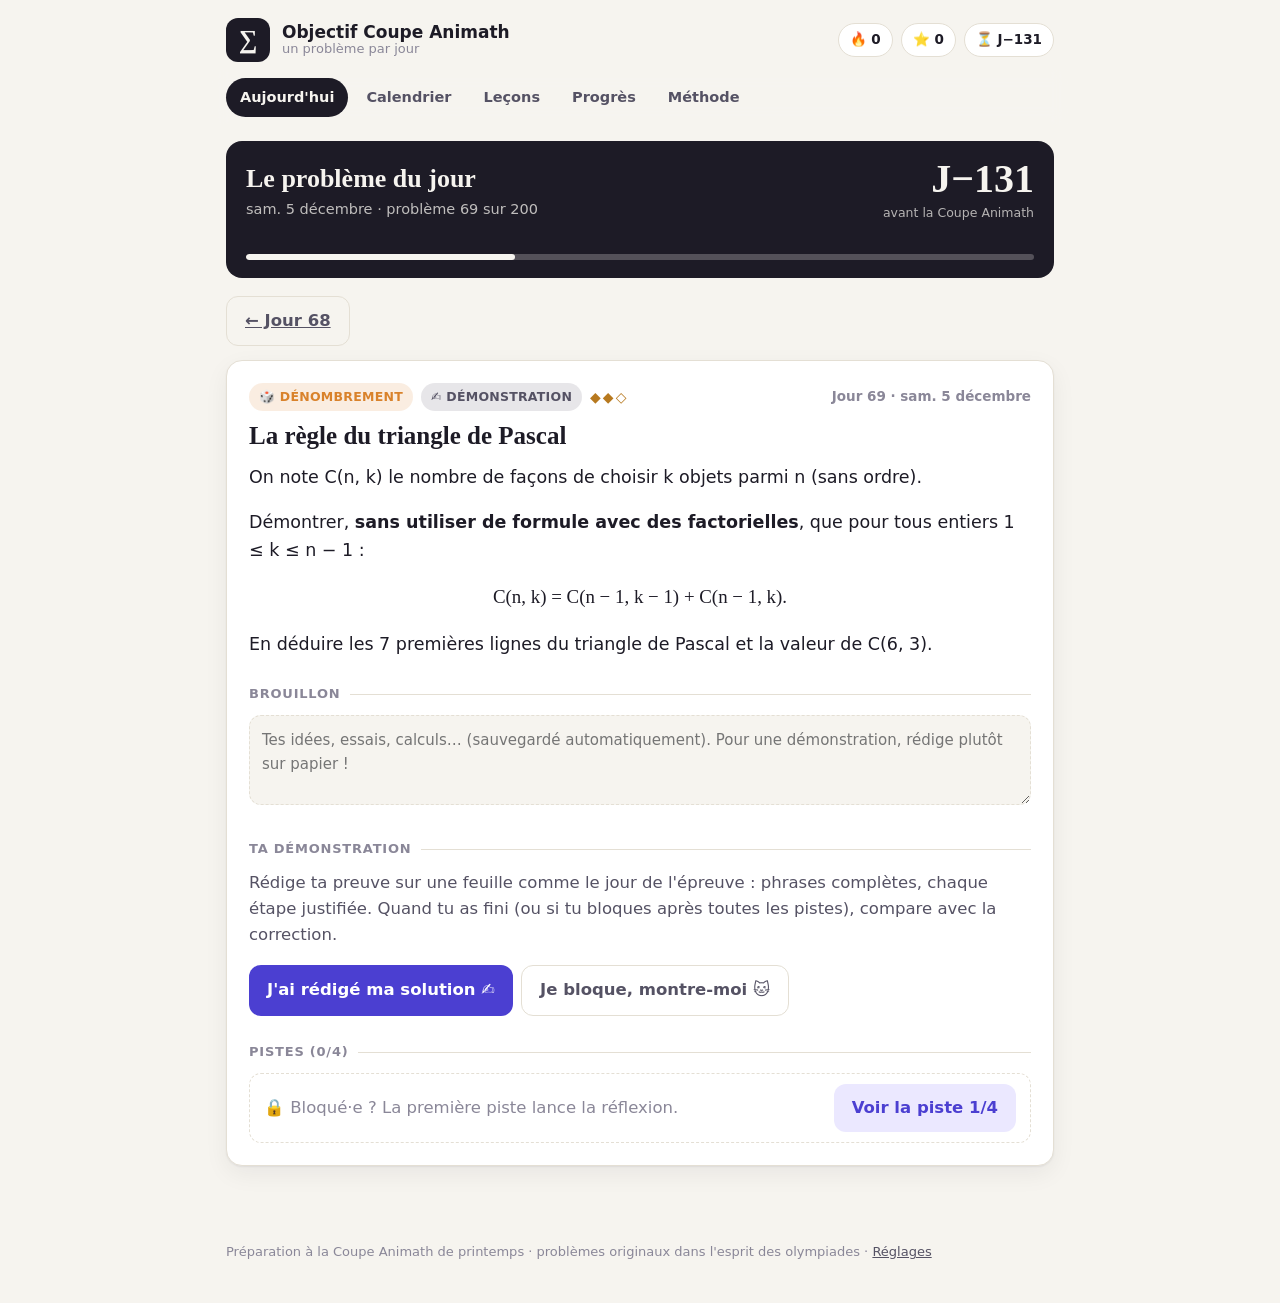
==== objectif-animath.html @ f1fc05f8 "Objectif Coupe Animath : 200 problèmes quotidiens avec pistes, leçon et correction Co-Authored-By: C" ====
<!DOCTYPE html>
<html lang="fr">
<head>
  <meta charset="utf-8" />
  <meta name="viewport" content="width=device-width, initial-scale=1" />
  <title>Objectif Coupe Animath</title>
  <meta name="description" content="Un problème par jour, avec pistes, leçon et correction, pour préparer la Coupe Animath de printemps." />
  <style>
:root {
  --bg: #f6f4ef;
  --bg-2: #efebe2;
  --card: #ffffff;
  --ink: #1d1b26;
  --ink-2: #555264;
  --ink-3: #8a8798;
  --line: #e4dfd4;
  --accent: #4b3fd1;
  --accent-soft: #ebe8ff;
  --ok: #1f8a4c;
  --ok-soft: #e2f5ea;
  --ko: #c23b3b;
  --ko-soft: #fbe6e6;
  --warn: #b7791f;
  --warn-soft: #fdf1dc;
  --shadow: 0 1px 2px rgba(20, 16, 40, .06), 0 8px 24px rgba(20, 16, 40, .06);
  --radius: 16px;

  --t-arith: #d9534f;
  --t-algebre: #4b3fd1;
  --t-geo: #1d8a7a;
  --t-combi: #d9822b;
  --t-logique: #8e44ad;

  --font: "Plus Jakarta Sans", system-ui, -apple-system, "Segoe UI", Roboto, sans-serif;
  --serif: "Fraunces", Georgia, "Times New Roman", serif;
}

@media (prefers-color-scheme: dark) {
  :root {
    --bg: #14131b;
    --bg-2: #1b1a24;
    --card: #1f1e29;
    --ink: #eeedf5;
    --ink-2: #b4b2c4;
    --ink-3: #7f7c90;
    --line: #2f2d3c;
    --accent: #9d94ff;
    --accent-soft: #2a2748;
    --ok: #53c987;
    --ok-soft: #173325;
    --ko: #f07575;
    --ko-soft: #3a1d20;
    --warn: #f0b457;
    --warn-soft: #3a2d17;
    --shadow: 0 1px 2px rgba(0,0,0,.3), 0 8px 24px rgba(0,0,0,.25);
    --t-arith: #f07a75;
    --t-algebre: #9d94ff;
    --t-geo: #4fc9b5;
    --t-combi: #f2a65a;
    --t-logique: #c792e0;
  }
}

* { box-sizing: border-box; }
html { -webkit-text-size-adjust: 100%; }
body {
  margin: 0;
  background: var(--bg);
  color: var(--ink);
  font-family: var(--font);
  font-size: 16.5px;
  line-height: 1.6;
}
a { color: var(--accent); }
button { font: inherit; }

/* ---------- En-tête ---------- */
.top {
  display: flex; align-items: center; justify-content: space-between; gap: 12px;
  max-width: 860px; margin: 0 auto; padding: 18px 16px 8px;
}
.brand { display: flex; align-items: center; gap: 12px; text-decoration: none; color: var(--ink); }
.logo {
  width: 44px; height: 44px; border-radius: 12px; display: grid; place-items: center;
  background: var(--ink); color: var(--bg); font-family: var(--serif); font-size: 26px; font-weight: 700;
}
.brand-txt { display: flex; flex-direction: column; line-height: 1.15; }
.brand-txt strong { font-size: 17px; }
.brand-txt small { color: var(--ink-3); font-size: 13px; }
.stats-mini { display: flex; gap: 8px; flex-wrap: wrap; justify-content: flex-end; }
.pill {
  display: inline-flex; align-items: center; gap: 6px; padding: 5px 11px; border-radius: 999px;
  background: var(--card); border: 1px solid var(--line); font-size: 13.5px; font-weight: 600; white-space: nowrap;
}

.tabs {
  position: sticky; top: 0; z-index: 5;
  display: flex; gap: 4px; overflow-x: auto; scrollbar-width: none;
  max-width: 860px; margin: 0 auto; padding: 8px 16px;
  background: color-mix(in srgb, var(--bg) 88%, transparent);
  backdrop-filter: blur(8px);
}
.tabs::-webkit-scrollbar { display: none; }
.tabs a {
  padding: 8px 14px; border-radius: 999px; text-decoration: none; color: var(--ink-2);
  font-weight: 600; font-size: 14.5px; white-space: nowrap;
}
.tabs a.on { background: var(--ink); color: var(--bg); }

main { max-width: 860px; margin: 0 auto; padding: 8px 16px 40px; }
.foot { max-width: 860px; margin: 0 auto; padding: 20px 16px 40px; color: var(--ink-3); font-size: 13px; }
.foot a { color: var(--ink-2); }

/* ---------- Bandeau compte à rebours ---------- */
.hero {
  display: grid; grid-template-columns: 1fr auto; gap: 16px; align-items: center;
  background: var(--ink); color: var(--bg); border-radius: var(--radius); padding: 18px 20px; margin: 8px 0 18px;
}
.hero h1 { font-family: var(--serif); font-size: 26px; margin: 0; line-height: 1.15; }
.hero p { margin: 4px 0 0; opacity: .75; font-size: 14.5px; }
.countdown { text-align: right; }
.countdown b { display: block; font-family: var(--serif); font-size: 40px; line-height: 1; }
.countdown span { font-size: 12.5px; opacity: .7; }
.bar { height: 6px; border-radius: 99px; background: color-mix(in srgb, var(--bg) 25%, transparent); margin-top: 12px; overflow: hidden; grid-column: 1 / -1; }
.bar i { display: block; height: 100%; background: var(--bg); border-radius: 99px; }

/* ---------- Carte problème ---------- */
.card {
  background: var(--card); border: 1px solid var(--line); border-radius: var(--radius);
  box-shadow: var(--shadow); padding: 22px; margin-bottom: 16px;
}
.meta { display: flex; flex-wrap: wrap; gap: 8px; align-items: center; margin-bottom: 10px; }
.chip {
  display: inline-flex; align-items: center; gap: 6px; font-size: 12.5px; font-weight: 700;
  padding: 4px 10px; border-radius: 999px; letter-spacing: .02em; text-transform: uppercase;
  background: color-mix(in srgb, var(--tc, var(--accent)) 14%, transparent); color: var(--tc, var(--accent));
}
.chip.type { --tc: var(--ink-2); }
.stars { color: var(--warn); letter-spacing: 2px; font-size: 14px; }
.day-label { margin-left: auto; color: var(--ink-3); font-size: 13.5px; font-weight: 600; }
.card h2 { font-family: var(--serif); font-size: 25px; line-height: 1.2; margin: 4px 0 12px; }
.enonce { font-size: 17.5px; }
.enonce p:first-child { margin-top: 0; }
.figure { display: flex; justify-content: center; margin: 14px 0 4px; color: var(--ink); }
.figure svg { max-width: 100%; height: auto; }

.m { font-family: var(--serif); font-style: italic; white-space: nowrap; }
.calc { text-align: center; font-family: var(--serif); font-size: 1.08em; margin: 10px 0; overflow-x: auto; }
.frac { display: inline-flex; flex-direction: column; vertical-align: middle; text-align: center; font-size: .9em; line-height: 1.15; margin: 0 2px; }
.frac > span:first-child { border-bottom: 1px solid currentColor; padding: 0 3px; }
.astuce, .exemple {
  border-radius: 12px; padding: 12px 14px; margin: 12px 0;
}
.astuce { background: var(--warn-soft); border-left: 4px solid var(--warn); }
.astuce::before { content: "💡 Astuce olympique"; display: block; font-weight: 800; font-size: 13px; color: var(--warn); margin-bottom: 4px; text-transform: uppercase; letter-spacing: .03em; }
.exemple { background: var(--bg-2); border-left: 4px solid var(--ink-3); }
.exemple::before { content: "Exemple"; display: block; font-weight: 800; font-size: 13px; color: var(--ink-2); margin-bottom: 4px; text-transform: uppercase; letter-spacing: .03em; }
table { border-collapse: collapse; margin: 10px auto; }
td, th { border: 1px solid var(--line); padding: 4px 10px; text-align: center; }

/* ---------- Sections (pistes, leçon, correction) ---------- */
.section-title {
  display: flex; align-items: center; gap: 10px; font-weight: 800; font-size: 13px;
  text-transform: uppercase; letter-spacing: .06em; color: var(--ink-3); margin: 26px 0 10px;
}
.section-title::after { content: ""; flex: 1; height: 1px; background: var(--line); }

.brouillon {
  width: 100%; min-height: 90px; resize: vertical; border: 1px dashed var(--line); border-radius: 12px;
  background: var(--bg); color: var(--ink); padding: 12px; font: inherit; font-size: 15px;
}

.answer-row { display: flex; gap: 8px; flex-wrap: wrap; }
.answer-row input {
  flex: 1; min-width: 140px; font: inherit; font-size: 18px; padding: 11px 14px; border-radius: 12px;
  border: 2px solid var(--line); background: var(--bg); color: var(--ink);
}
.answer-row input:focus { outline: none; border-color: var(--accent); }
.btn {
  border: 0; cursor: pointer; padding: 11px 18px; border-radius: 12px; font-weight: 700;
  background: var(--accent); color: #fff; transition: transform .08s ease, opacity .2s;
}
.btn:active { transform: scale(.97); }
.btn.ghost { background: transparent; color: var(--ink-2); border: 1px solid var(--line); }
.btn.soft { background: var(--accent-soft); color: var(--accent); }
.btn:disabled { opacity: .45; cursor: default; }
.btn-row { display: flex; gap: 8px; flex-wrap: wrap; margin-top: 12px; }

.feedback { margin-top: 12px; padding: 12px 14px; border-radius: 12px; font-weight: 600; }
.feedback.ok { background: var(--ok-soft); color: var(--ok); }
.feedback.ko { background: var(--ko-soft); color: var(--ko); }
.feedback.info { background: var(--accent-soft); color: var(--accent); }

.piste {
  border: 1px solid var(--line); border-radius: 12px; padding: 12px 14px 12px 50px; margin-bottom: 8px;
  position: relative; background: var(--bg); animation: pop .25s ease;
}
.piste .n {
  position: absolute; left: 12px; top: 12px; width: 26px; height: 26px; border-radius: 50%;
  background: var(--warn); color: #fff; display: grid; place-items: center; font-weight: 800; font-size: 13px;
}
.piste p { margin: 0 0 6px; } .piste p:last-child { margin-bottom: 0; }
.piste-lock {
  display: flex; align-items: center; justify-content: space-between; gap: 10px; flex-wrap: wrap;
  border: 1px dashed var(--line); border-radius: 12px; padding: 10px 14px; color: var(--ink-3);
}

.panel {
  border-radius: 14px; padding: 16px 18px; margin-top: 10px; animation: pop .3s ease;
}
.panel.lecon { background: var(--accent-soft); }
.panel.lecon h3 { color: var(--accent); }
.panel.correction { background: var(--ok-soft); }
.panel.correction h3 { color: var(--ok); }
.panel h3 { margin: 0 0 8px; font-family: var(--serif); font-size: 20px; }
.panel p:last-child { margin-bottom: 0; }

.bareme { list-style: none; padding: 0; margin: 8px 0 0; }
.bareme li { margin: 6px 0; }
.bareme label { display: flex; gap: 10px; align-items: flex-start; cursor: pointer; }
.bareme input { width: 20px; height: 20px; margin-top: 2px; accent-color: var(--ok); flex: none; }

.done-banner {
  display: flex; align-items: center; gap: 12px; padding: 14px 16px; border-radius: 14px;
  background: var(--ok-soft); color: var(--ok); font-weight: 700; margin-top: 18px;
}
.done-banner .big { font-size: 26px; }

.nav-days { display: flex; justify-content: space-between; gap: 8px; margin: 4px 0 14px; }

@keyframes pop { from { opacity: 0; transform: translateY(6px); } to { opacity: 1; transform: none; } }

/* ---------- Calendrier ---------- */
.legend { display: flex; flex-wrap: wrap; gap: 12px; font-size: 13px; color: var(--ink-2); margin: 6px 0 16px; }
.legend span { display: inline-flex; gap: 6px; align-items: center; }
.legend i { width: 14px; height: 14px; border-radius: 4px; display: inline-block; }
.month { margin-bottom: 20px; }
.month h3 { font-family: var(--serif); margin: 0 0 8px; font-size: 19px; text-transform: capitalize; }
.grid7 { display: grid; grid-template-columns: repeat(7, 1fr); gap: 5px; }
.dow { font-size: 11.5px; color: var(--ink-3); text-align: center; font-weight: 700; }
.day {
  aspect-ratio: 1; border-radius: 9px; display: flex; flex-direction: column; align-items: center; justify-content: center;
  font-size: 13px; font-weight: 700; text-decoration: none; color: var(--ink-2);
  background: var(--card); border: 1px solid var(--line); position: relative;
}
.day small { font-size: 9.5px; font-weight: 600; opacity: .75; }
.day.empty { background: none; border: 0; }
.day.future { opacity: .45; }
.day.today { outline: 2px solid var(--accent); outline-offset: 1px; }
.day.s-parfait { background: var(--ok); color: #fff; border-color: var(--ok); }
.day.s-reussi { background: color-mix(in srgb, var(--ok) 55%, var(--card)); color: #fff; border-color: transparent; }
.day.s-vu { background: var(--warn-soft); color: var(--warn); border-color: transparent; }
.day.s-manque { background: var(--ko-soft); color: var(--ko); border-color: transparent; }
.day.off { opacity: .25; }
.day .dot { position: absolute; top: 4px; right: 4px; width: 6px; height: 6px; border-radius: 50%; background: var(--tc); }

/* ---------- Leçons ---------- */
.filters { display: flex; gap: 6px; flex-wrap: wrap; margin-bottom: 14px; }
.filters button {
  border: 1px solid var(--line); background: var(--card); color: var(--ink-2); border-radius: 999px;
  padding: 6px 12px; font-weight: 600; font-size: 13.5px; cursor: pointer;
}
.filters button.on { background: var(--ink); color: var(--bg); border-color: var(--ink); }
details.lesson {
  background: var(--card); border: 1px solid var(--line); border-radius: 14px; margin-bottom: 10px; overflow: hidden;
}
details.lesson summary {
  cursor: pointer; padding: 14px 16px; display: flex; gap: 10px; align-items: center; list-style: none; font-weight: 700;
}
details.lesson summary::-webkit-details-marker { display: none; }
details.lesson summary .when { margin-left: auto; font-size: 12.5px; color: var(--ink-3); font-weight: 600; white-space: nowrap; }
details.lesson .body { padding: 0 18px 16px; }
details.lesson.locked summary { color: var(--ink-3); cursor: default; }

/* ---------- Progrès ---------- */
.kpis { display: grid; grid-template-columns: repeat(auto-fit, minmax(150px, 1fr)); gap: 10px; margin-bottom: 16px; }
.kpi { background: var(--card); border: 1px solid var(--line); border-radius: 14px; padding: 14px 16px; }
.kpi b { display: block; font-family: var(--serif); font-size: 30px; line-height: 1.1; }
.kpi span { color: var(--ink-3); font-size: 13px; font-weight: 600; }
.theme-row { display: grid; grid-template-columns: 150px 1fr 70px; gap: 12px; align-items: center; margin: 10px 0; }
.theme-row .name { font-weight: 700; color: var(--tc); }
.theme-row .track { height: 12px; border-radius: 99px; background: var(--bg-2); overflow: hidden; }
.theme-row .track i { display: block; height: 100%; background: var(--tc); border-radius: 99px; }
.theme-row .val { text-align: right; font-size: 13.5px; color: var(--ink-2); font-weight: 600; }
.badges { display: grid; grid-template-columns: repeat(auto-fill, minmax(150px, 1fr)); gap: 10px; }
.badge { background: var(--card); border: 1px solid var(--line); border-radius: 14px; padding: 12px; text-align: center; }
.badge .ico { font-size: 30px; }
.badge b { display: block; font-size: 14px; }
.badge small { color: var(--ink-3); font-size: 12px; }
.badge.off { opacity: .35; filter: grayscale(1); }

/* ---------- Méthode ---------- */
.prose h2 { font-family: var(--serif); }
.prose h3 { margin-top: 22px; }
.prose li { margin: 4px 0; }

.settings label { display: block; font-weight: 700; margin: 14px 0 6px; }
.settings input[type=date] { font: inherit; padding: 8px 10px; border-radius: 10px; border: 1px solid var(--line); background: var(--bg); color: var(--ink); }
.settings .check { display: flex; gap: 10px; align-items: center; font-weight: 600; }

@media (max-width: 560px) {
  body { font-size: 16px; }
  .card { padding: 16px; }
  .card h2 { font-size: 22px; }
  .hero { grid-template-columns: 1fr; }
  .countdown { text-align: left; }
  .stats-mini .pill.hide-sm { display: none; }
  .theme-row { grid-template-columns: 100px 1fr 54px; }
  .brand-txt small { display: none; }
}

</style>
</head>
<body>
  <header class="top">
    <a class="brand" href="#aujourdhui">
      <span class="logo" aria-hidden="true">∑</span>
      <span class="brand-txt"><strong>Objectif Coupe Animath</strong><small>un problème par jour</small></span>
    </a>
    <div class="stats-mini" id="statsMini"></div>
  </header>

  <nav class="tabs" id="tabs">
    <a href="#aujourdhui" data-tab="aujourdhui">Aujourd'hui</a>
    <a href="#calendrier" data-tab="calendrier">Calendrier</a>
    <a href="#cours" data-tab="cours">Leçons</a>
    <a href="#progres" data-tab="progres">Progrès</a>
    <a href="#methode" data-tab="methode">Méthode</a>
  </nav>

  <main id="app"></main>

  <footer class="foot">
    Préparation à la Coupe Animath de printemps · problèmes originaux dans l'esprit des olympiades ·
    <a href="#reglages">Réglages</a>
  </footer>

  <script>
window.PROBLEMES = (window.PROBLEMES || []).concat([
  {
    id: "arith-01",
    theme: "arith",
    niveau: 1,
    type: "reponse",
    titre: `Multiples choisis`,
    enonce: `<p>Combien y a-t-il d'entiers compris entre 1 et 100 (inclus) qui sont divisibles par 3 mais <strong>pas</strong> par 5 ?</p>`,
    figure: ``,
    reponse: ["27", "vingt-sept"],
    reponseTexte: `27`,
    pistes: [
      `<p>Combien y a-t-il de multiples de 3 entre 1 et 100 ? Le plus grand est 99 = 3 × 33.</p>`,
      `<p>Parmi ces multiples de 3, il faut retirer ceux qui sont aussi multiples de 5. Un nombre multiple de 3 et de 5, c'est un multiple de quel nombre ?</p>`,
      `<p>Les multiples de 15 entre 1 et 100 sont 15, 30, 45, 60, 75, 90. Combien y en a-t-il ?</p>`,
      `<p>Il reste à faire la soustraction : (nombre de multiples de 3) − (nombre de multiples de 15).</p>`
    ],
    lecon: {
      titre: `Compter les multiples d'un nombre`,
      html: `<p>Entre 1 et N, le nombre de multiples de k est le <strong>quotient entier</strong> de N par k, c'est-à-dire la partie entière de N ÷ k.</p>
<div class="exemple">Entre 1 et 100 : multiples de 7 → 100 ÷ 7 = 14,28… donc 14 multiples (le dernier est 98 = 7 × 14).</div>
<p>Pour compter les nombres qui sont multiples de a <em>et</em> de b, on compte les multiples du <strong>PPCM</strong> de a et b. Quand a et b n'ont pas de diviseur commun (comme 3 et 5), le PPCM est simplement a × b.</p>
<p>Pour « multiple de a mais pas de b », on part des multiples de a et on enlève ceux qui sont aussi multiples de b.</p>
<div class="astuce">Astuce olympique : pour « multiple de a <em>ou</em> de b », on additionne puis on retire ce qu'on a compté deux fois : |A ou B| = |A| + |B| − |A et B|. C'est le <strong>principe d'inclusion-exclusion</strong>.</div>`
    },
    correction: `<p>Les multiples de 3 entre 1 et 100 sont 3, 6, …, 99 = 3 × 33 : il y en a <strong>33</strong>.</p>
<p>Un nombre divisible à la fois par 3 et par 5 est divisible par 15 (car 3 et 5 sont premiers entre eux). Les multiples de 15 entre 1 et 100 sont 15, 30, 45, 60, 75, 90 : il y en a <strong>6</strong> (100 ÷ 15 ≈ 6,67).</p>
<div class="calc">33 − 6 = 27</div>
<p>Il y a donc <strong>27</strong> entiers qui conviennent.</p>
<p><em>Erreur fréquente :</em> retirer les 20 multiples de 5 au lieu des 6 multiples de 15. On ne retire que ceux qui avaient été comptés, c'est-à-dire les multiples de 3 qui sont aussi multiples de 5.</p>`
  },
  {
    id: "arith-02",
    theme: "arith",
    niveau: 1,
    type: "demo",
    titre: `Cinq impairs pour faire 100 ?`,
    enonce: `<p>Léa affirme qu'elle a trouvé cinq nombres entiers <strong>impairs</strong> dont la somme vaut 100.</p>
<p>Démontrer que Léa se trompe forcément.</p>`,
    figure: ``,
    pistes: [
      `<p>Essaie quelques exemples : 1 + 3 + 5 + 7 + 9, puis 11 + 13 + 15 + 17 + 19… Que remarques-tu sur la parité du résultat ?</p>`,
      `<p>Que vaut la somme de deux nombres impairs : paire ou impaire ? Et la somme de trois impairs ?</p>`,
      `<p>Écris chaque nombre impair sous la forme 2k + 1 (avec k entier). Que devient la somme des cinq nombres ?</p>`,
      `<p>La somme s'écrit 2 × (quelque chose) + 5. Il reste à montrer qu'un tel nombre est impair, donc différent de 100.</p>`
    ],
    lecon: {
      titre: `La parité : pair ou impair ?`,
      html: `<p>Un entier est <strong>pair</strong> s'il s'écrit 2k, <strong>impair</strong> s'il s'écrit 2k + 1 (k entier).</p>
<p>Les règles de calcul :</p>
<ul><li>pair + pair = pair, impair + impair = pair, pair + impair = impair ;</li>
<li>pair × n'importe quoi = pair, impair × impair = impair.</li></ul>
<p>Conséquence importante : une somme de plusieurs nombres est impaire si et seulement si elle contient un <strong>nombre impair de termes impairs</strong>.</p>
<div class="exemple">7 + 9 + 11 contient 3 termes impairs : la somme (27) est impaire.</div>
<div class="astuce">Astuce olympique : pour montrer qu'une chose est <em>impossible</em>, la parité est souvent le premier outil à essayer. On calcule la parité des deux côtés d'une égalité : si elles diffèrent, l'égalité est impossible.</div>`
    },
    correction: `<p>Supposons que les cinq nombres impairs soient 2a + 1, 2b + 1, 2c + 1, 2d + 1, 2e + 1 avec a, b, c, d, e entiers.</p>
<p>Leur somme vaut :</p>
<div class="calc">(2a + 1) + (2b + 1) + (2c + 1) + (2d + 1) + (2e + 1) = 2(a + b + c + d + e) + 5 = 2(a + b + c + d + e + 2) + 1</div>
<p>Elle s'écrit sous la forme 2K + 1 avec K = a + b + c + d + e + 2 entier : elle est donc <strong>impaire</strong>.</p>
<p>Or 100 est pair. Une somme de cinq nombres impairs ne peut donc jamais valoir 100 : Léa se trompe.</p>
<p><em>Pour aller plus loin :</em> avec six nombres impairs, c'est possible (par exemple 1 + 1 + 1 + 1 + 1 + 95). Un nombre <strong>pair</strong> de termes impairs donne une somme paire.</p>`,
    bareme: [
      `Écrire correctement un nombre impair sous la forme 2k + 1.`,
      `Calculer la somme et la mettre sous la forme 2K + 1.`,
      `En déduire que la somme est impaire.`,
      `Conclure que la somme ne peut pas être égale à 100, qui est pair.`
    ]
  },
  {
    id: "arith-03",
    theme: "arith",
    niveau: 1,
    type: "reponse",
    titre: `Le chiffre caché`,
    enonce: `<p>Dans le nombre à quatre chiffres <span class="m">47□2</span>, le chiffre des dizaines a été effacé. On sait que ce nombre est divisible par 36.</p>
<p>Quel est le chiffre effacé ?</p>`,
    figure: ``,
    reponse: ["5", "cinq"],
    reponseTexte: `5`,
    pistes: [
      `<p>36 = 4 × 9, et 4 et 9 n'ont pas de diviseur commun autre que 1. Être divisible par 36 revient donc à être divisible par 4 <em>et</em> par 9.</p>`,
      `<p>Critère de divisibilité par 9 : la somme des chiffres doit être divisible par 9. Que vaut 4 + 7 + □ + 2 ?</p>`,
      `<p>4 + 7 + 2 = 13. Quel chiffre ajouter à 13 pour obtenir un multiple de 9 ?</p>`,
      `<p>Il reste à vérifier la divisibilité par 4 : un nombre est divisible par 4 si le nombre formé par ses deux derniers chiffres l'est.</p>`
    ],
    lecon: {
      titre: `Les critères de divisibilité`,
      html: `<p>Pour savoir si un nombre est divisible par…</p>
<ul><li><strong>2</strong> : son chiffre des unités est pair ;</li>
<li><strong>5</strong> : il se termine par 0 ou 5 ;</li>
<li><strong>4</strong> : le nombre formé par ses <em>deux</em> derniers chiffres est divisible par 4 ;</li>
<li><strong>8</strong> : le nombre formé par ses <em>trois</em> derniers chiffres est divisible par 8 ;</li>
<li><strong>3</strong> (resp. <strong>9</strong>) : la somme de ses chiffres est divisible par 3 (resp. 9) ;</li>
<li><strong>11</strong> : la somme alternée des chiffres (unités − dizaines + centaines − …) est divisible par 11.</li></ul>
<p>Pour un diviseur composé, on le découpe en facteurs <strong>premiers entre eux</strong> : divisible par 36 ⇔ divisible par 4 et par 9 ; divisible par 6 ⇔ divisible par 2 et par 3.</p>
<div class="astuce">Attention : 36 = 3 × 12 ne marche pas ! 3 et 12 ont le facteur commun 3 : le nombre 12 est divisible par 3 et par 12 sans être divisible par 36.</div>`
    },
    correction: `<p>Notons a le chiffre effacé. Comme 36 = 4 × 9 avec 4 et 9 premiers entre eux, le nombre est divisible par 36 si et seulement s'il est divisible par 4 et par 9.</p>
<p><strong>Divisibilité par 9.</strong> La somme des chiffres 4 + 7 + a + 2 = 13 + a doit être un multiple de 9. Comme 0 ≤ a ≤ 9, on a 13 ≤ 13 + a ≤ 22, et le seul multiple de 9 dans cet intervalle est 18. Donc a = 5.</p>
<p><strong>Divisibilité par 4.</strong> Les deux derniers chiffres forment 52 = 4 × 13 : c'est bien divisible par 4.</p>
<p>Le chiffre effacé est <strong>5</strong>, et on vérifie : 4752 = 36 × 132.</p>
<p><em>Remarque :</em> ici la condition « par 9 » suffisait à trouver a ; mais il fallait vérifier la condition « par 4 », sinon il n'y aurait eu aucune solution !</p>`
  },
  {
    id: "arith-04",
    theme: "arith",
    niveau: 1,
    type: "reponse",
    titre: `Les diviseurs de 360`,
    enonce: `<p>Combien le nombre 360 possède-t-il de diviseurs positifs (en comptant 1 et 360) ?</p>`,
    figure: ``,
    reponse: ["24", "vingt-quatre"],
    reponseTexte: `24`,
    pistes: [
      `<p>Commence par décomposer 360 en produit de facteurs premiers.</p>`,
      `<p>360 = 2<sup>3</sup> × 3<sup>2</sup> × 5. Un diviseur de 360 s'écrit 2<sup>a</sup> × 3<sup>b</sup> × 5<sup>c</sup>. Quelles valeurs peuvent prendre a, b et c ?</p>`,
      `<p>a peut valoir 0, 1, 2 ou 3 (4 choix). Combien de choix pour b ? pour c ?</p>`,
      `<p>Chaque choix de (a, b, c) donne un diviseur différent : il reste à multiplier les nombres de choix.</p>`
    ],
    lecon: {
      titre: `Compter les diviseurs grâce à la décomposition`,
      html: `<p>Tout entier n ≥ 2 s'écrit de façon unique comme produit de nombres premiers :</p>
<div class="calc">n = p<sub>1</sub><sup>a<sub>1</sub></sup> × p<sub>2</sub><sup>a<sub>2</sub></sup> × … × p<sub>k</sub><sup>a<sub>k</sub></sup></div>
<p>Les diviseurs de n sont exactement les nombres p<sub>1</sub><sup>b<sub>1</sub></sup> × … × p<sub>k</sub><sup>b<sub>k</sub></sup> avec 0 ≤ b<sub>i</sub> ≤ a<sub>i</sub>. Il y a (a<sub>i</sub> + 1) choix pour chaque exposant, d'où :</p>
<div class="calc">nombre de diviseurs = (a<sub>1</sub> + 1)(a<sub>2</sub> + 1)…(a<sub>k</sub> + 1)</div>
<div class="exemple">72 = 2<sup>3</sup> × 3<sup>2</sup> a (3 + 1)(2 + 1) = 12 diviseurs : 1, 2, 3, 4, 6, 8, 9, 12, 18, 24, 36, 72.</div>
<div class="astuce">Astuce olympique : ne pas oublier l'exposant 0 ! C'est lui qui donne le « + 1 » dans la formule.</div>`
    },
    correction: `<p>On décompose : 360 = 36 × 10 = 2<sup>2</sup> × 3<sup>2</sup> × 2 × 5 = 2<sup>3</sup> × 3<sup>2</sup> × 5<sup>1</sup>.</p>
<p>Un diviseur de 360 s'écrit 2<sup>a</sup> × 3<sup>b</sup> × 5<sup>c</sup> avec a ∈ {0, 1, 2, 3} (4 choix), b ∈ {0, 1, 2} (3 choix), c ∈ {0, 1} (2 choix). Par unicité de la décomposition, des choix différents donnent des diviseurs différents.</p>
<div class="calc">4 × 3 × 2 = 24</div>
<p>360 possède <strong>24</strong> diviseurs.</p>
<p><em>Pour aller plus loin :</em> c'est pour cela que les Babyloniens aimaient 360 (degrés) et 60 (minutes) : ce sont des nombres qui se partagent de très nombreuses façons.</p>`
  },
  {
    id: "arith-05",
    theme: "arith",
    niveau: 1,
    type: "demo",
    titre: `Pourquoi le critère de 3 marche`,
    enonce: `<p>On considère un nombre à trois chiffres, noté <span class="m">abc</span> (a est le chiffre des centaines, b celui des dizaines, c celui des unités).</p>
<p>Démontrer que ce nombre est divisible par 3 si et seulement si la somme <span class="m">a + b + c</span> est divisible par 3.</p>`,
    figure: ``,
    pistes: [
      `<p>Que vaut vraiment le nombre abc en fonction de a, b et c ? Par exemple, 472 = 4 × 100 + 7 × 10 + 2.</p>`,
      `<p>Écris 100 = 99 + 1 et 10 = 9 + 1. Que devient 100a + 10b + c ?</p>`,
      `<p>Tu dois obtenir abc = 99a + 9b + (a + b + c). Que peux-tu dire de 99a + 9b ?</p>`,
      `<p>abc et a + b + c diffèrent d'un multiple de 3. Il reste à montrer les deux sens : si l'un est multiple de 3, l'autre aussi.</p>`
    ],
    lecon: {
      titre: `L'écriture décimale d'un nombre`,
      html: `<p>Un nombre écrit avec les chiffres a, b, c (dans cet ordre) vaut :</p>
<div class="calc">abc = 100a + 10b + c</div>
<p>On note souvent ce nombre avec une barre au-dessus pour ne pas le confondre avec le produit a × b × c.</p>
<p>Cette écriture transforme un problème « de chiffres » en un problème d'algèbre. On peut alors factoriser, comparer, etc.</p>
<div class="exemple">Le nombre ab plus le nombre ba : (10a + b) + (10b + a) = 11(a + b), toujours multiple de 11.</div>
<p>Propriété utile : si deux nombres diffèrent d'un multiple de d, alors l'un est divisible par d si et seulement si l'autre l'est.</p>
<div class="astuce">Astuce olympique : 10, 100, 1000… valent tous « 1 de plus qu'un multiple de 9 ». C'est la clé des critères de 3 et de 9. De même, 10 = 11 − 1 et 100 = 99 + 1 expliquent le critère de 11.</div>`
    },
    correction: `<p>Le nombre abc vaut :</p>
<div class="calc">abc = 100a + 10b + c = (99a + 9b) + (a + b + c) = 3(33a + 3b) + (a + b + c)</div>
<p>Notons M = 3(33a + 3b), qui est un multiple de 3. On a donc <span class="m">abc = M + (a + b + c)</span>.</p>
<p><strong>Sens direct.</strong> Si abc est divisible par 3, alors a + b + c = abc − M est une différence de deux multiples de 3 : c'est un multiple de 3.</p>
<p><strong>Réciproque.</strong> Si a + b + c est divisible par 3, alors abc = M + (a + b + c) est une somme de deux multiples de 3 : c'est un multiple de 3.</p>
<p>On a bien l'équivalence demandée.</p>
<p><em>Pour aller plus loin :</em> la même preuve montre le critère de divisibilité par 9 (car 99a + 9b = 9(11a + b)), et marche pour un nombre d'un nombre quelconque de chiffres.</p>`,
    bareme: [
      `Écrire abc = 100a + 10b + c.`,
      `Faire apparaître abc = 99a + 9b + (a + b + c) et justifier que 99a + 9b est multiple de 3.`,
      `Démontrer le sens direct.`,
      `Démontrer la réciproque.`
    ]
  },
  {
    id: "arith-06",
    theme: "arith",
    niveau: 1,
    type: "reponse",
    titre: `Le dernier chiffre de 7 puissance 2026`,
    enonce: `<p>Quel est le chiffre des unités du nombre <span class="m">7<sup>2026</sup></span> ?</p>`,
    figure: ``,
    reponse: ["9", "neuf"],
    reponseTexte: `9`,
    pistes: [
      `<p>Calcule les premières puissances de 7 : 7, 49, 343, 2401… Regarde seulement le chiffre des unités.</p>`,
      `<p>Le chiffre des unités d'un produit ne dépend que des chiffres des unités des facteurs. Tu peux donc ne garder que le dernier chiffre à chaque étape.</p>`,
      `<p>Les derniers chiffres sont 7, 9, 3, 1, puis 7, 9, 3, 1… Le motif se répète tous les combien ?</p>`,
      `<p>Il reste à trouver la position de 2026 dans ce cycle de longueur 4 : quel est le reste de 2026 dans la division par 4 ?</p>`
    ],
    lecon: {
      titre: `Les cycles de derniers chiffres`,
      html: `<p>Le chiffre des unités d'un produit ne dépend que des chiffres des unités des facteurs : 37 × 58 se termine comme 7 × 8 = 56, donc par 6.</p>
<p>Pour les puissances successives d'un nombre, les derniers chiffres finissent toujours par <strong>se répéter</strong> (il n'y a que 10 chiffres possibles).</p>
<ul><li>2 : 2, 4, 8, 6, 2, 4, 8, 6… (cycle de longueur 4)</li>
<li>3 : 3, 9, 7, 1… (longueur 4)</li>
<li>4 : 4, 6… (longueur 2) ; 9 : 9, 1… (longueur 2)</li>
<li>5 et 6 : toujours 5 ou toujours 6.</li></ul>
<p>Pour trouver le chiffre des unités de a<sup>n</sup>, on repère le cycle puis on calcule le <strong>reste</strong> de n dans la division par la longueur du cycle.</p>
<div class="astuce">Astuce olympique : attention au reste 0 ! Si n est un multiple de 4, on tombe sur le <em>dernier</em> élément du cycle (ex. 7<sup>4</sup> se termine par 1), pas sur le premier.</div>`
    },
    correction: `<p>Regardons le chiffre des unités des puissances de 7 :</p>
<div class="calc">7<sup>1</sup> → 7, 7<sup>2</sup> = 49 → 9, 7<sup>3</sup> = 343 → 3, 7<sup>4</sup> = 2401 → 1</div>
<p>Comme 7<sup>4</sup> se termine par 1, multiplier par 7<sup>4</sup> ne change pas le chiffre des unités : le cycle 7, 9, 3, 1 se répète avec une période 4.</p>
<p>Or 2026 = 4 × 506 + 2. Donc 7<sup>2026</sup> = (7<sup>4</sup>)<sup>506</sup> × 7<sup>2</sup>. Le premier facteur se termine par 1, le second par 9.</p>
<p>Le chiffre des unités de 7<sup>2026</sup> est <strong>9</strong>.</p>
<p><em>Erreur fréquente :</em> se tromper de rang dans le cycle. Un bon réflexe : vérifier sur un petit exposant ayant le même reste, par exemple 7<sup>2</sup> = 49.</p>`
  },
  {
    id: "arith-07",
    theme: "arith",
    niveau: 1,
    type: "reponse",
    titre: `Deux bus au terminus`,
    enonce: `<p>Au terminus, un bus de la ligne A part toutes les 12 minutes et un bus de la ligne B toutes les 18 minutes. À 8 h 00 précises, un bus de chaque ligne part en même temps.</p>
<p>Entre 8 h 00 et 20 h 00 (ces deux horaires inclus), combien de fois un bus A et un bus B partent-ils en même temps ?</p>`,
    figure: ``,
    reponse: ["21", "vingt-et-un", "vingtetun", "vingt-etun"],
    reponseTexte: `21`,
    pistes: [
      `<p>Liste les départs de la ligne A (0, 12, 24, 36… minutes après 8 h) et de la ligne B (0, 18, 36…). Quand se retrouvent-ils pour la première fois après 8 h ?</p>`,
      `<p>Les départs simultanés ont lieu aux multiples communs de 12 et de 18. Quel est le plus petit multiple commun non nul ?</p>`,
      `<p>Le PPCM de 12 et 18 est 36 : les bus se retrouvent toutes les 36 minutes. Combien de minutes y a-t-il entre 8 h et 20 h ?</p>`,
      `<p>720 ÷ 36 = 20 intervalles. Attention : combien de départs cela fait-il, en comptant celui de 8 h ?</p>`
    ],
    lecon: {
      titre: `Le PPCM et les phénomènes périodiques`,
      html: `<p>Le <strong>PPCM</strong> (plus petit commun multiple) de deux entiers a et b est le plus petit entier strictement positif divisible à la fois par a et par b. Les multiples communs de a et b sont exactement les multiples du PPCM.</p>
<p>Méthode avec les décompositions : on prend chaque facteur premier avec son <strong>plus grand</strong> exposant.</p>
<div class="exemple">12 = 2<sup>2</sup> × 3 et 18 = 2 × 3<sup>2</sup>, donc PPCM(12, 18) = 2<sup>2</sup> × 3<sup>2</sup> = 36.</div>
<p>(Pour le PGCD, on prend au contraire le <strong>plus petit</strong> exposant : PGCD(12, 18) = 2 × 3 = 6.)</p>
<p>Deux événements qui se répètent toutes les a et toutes les b minutes, et qui coïncident une fois, coïncident ensuite exactement toutes les PPCM(a, b) minutes.</p>
<div class="astuce">Astuce olympique : attention aux « piquets et intervalles » ! Sur une durée de 20 intervalles, il y a 21 instants si on compte les deux extrémités.</div>`
    },
    correction: `<p>Mesurons le temps en minutes après 8 h 00. Les bus A partent aux multiples de 12, les bus B aux multiples de 18. Ils partent ensemble aux instants qui sont à la fois multiples de 12 et de 18, c'est-à-dire aux multiples de PPCM(12, 18).</p>
<p>Avec 12 = 2<sup>2</sup> × 3 et 18 = 2 × 3<sup>2</sup> : PPCM(12, 18) = 2<sup>2</sup> × 3<sup>2</sup> = 36.</p>
<p>Entre 8 h et 20 h, il s'écoule 12 × 60 = 720 minutes. Les départs simultanés ont lieu aux instants 0, 36, 72, …, 720 = 36 × 20, soit 36k pour k = 0, 1, …, 20.</p>
<p>Cela fait <strong>21</strong> départs simultanés.</p>
<p><em>Erreur fréquente :</em> répondre 20 en oubliant le départ de 8 h 00, ou multiplier 12 × 18 = 216 au lieu de prendre le PPCM.</p>`
  },
  {
    id: "arith-08",
    theme: "arith",
    niveau: 1,
    type: "demo",
    titre: `Trois consécutifs`,
    enonce: `<p>Démontrer que le produit de trois entiers consécutifs est toujours divisible par 6.</p>
<p>(Par exemple, 4 × 5 × 6 = 120 = 6 × 20.)</p>`,
    figure: ``,
    pistes: [
      `<p>6 = 2 × 3. Il suffit de montrer que le produit est divisible par 2 et par 3. Pourquoi cela suffit-il ?</p>`,
      `<p>Parmi deux entiers consécutifs, y a-t-il toujours un nombre pair ?</p>`,
      `<p>Parmi trois entiers consécutifs n, n + 1, n + 2, y a-t-il toujours un multiple de 3 ? Distingue les cas selon le reste de n dans la division par 3.</p>`,
      `<p>Si n = 3k, c'est n ; si n = 3k + 1, c'est… ; si n = 3k + 2, c'est… Il reste à conclure avec le fait que 2 et 3 sont premiers entre eux.</p>`
    ],
    lecon: {
      titre: `Raisonner par disjonction de cas sur les restes`,
      html: `<p>Tout entier n s'écrit, selon son reste dans la division par 3, sous l'une des formes <strong>3k, 3k + 1 ou 3k + 2</strong>. Plus généralement, dans la division par d, il y a d formes possibles.</p>
<p>On peut alors traiter chaque cas séparément : c'est une <strong>disjonction de cas</strong>, un raisonnement parfaitement rigoureux tant que l'on n'oublie aucun cas.</p>
<p>Fait à retenir : parmi d entiers consécutifs, il y a toujours <strong>exactement un</strong> multiple de d.</p>
<div class="exemple">Parmi 17, 18, 19, 20 (4 consécutifs), un seul est multiple de 4 : 20.</div>
<p>Et pour combiner : si un nombre est divisible par a et par b, avec a et b <strong>premiers entre eux</strong>, alors il est divisible par a × b.</p>
<div class="astuce">Astuce olympique : le produit de k entiers consécutifs est toujours divisible par k! = 1 × 2 × … × k. Par exemple, 4 consécutifs donnent un multiple de 24.</div>`
    },
    correction: `<p>Soit n un entier et P = n(n + 1)(n + 2).</p>
<p><strong>Divisibilité par 2.</strong> Parmi n et n + 1, l'un est pair (s'ils étaient tous deux impairs, leur différence 1 serait paire). Donc P est pair.</p>
<p><strong>Divisibilité par 3.</strong> On distingue selon le reste de n dans la division par 3 :</p>
<ul><li>si n = 3k, alors n est multiple de 3 ;</li>
<li>si n = 3k + 1, alors n + 2 = 3k + 3 = 3(k + 1) est multiple de 3 ;</li>
<li>si n = 3k + 2, alors n + 1 = 3k + 3 = 3(k + 1) est multiple de 3.</li></ul>
<p>Dans tous les cas, l'un des trois facteurs est multiple de 3, donc P est divisible par 3.</p>
<p><strong>Conclusion.</strong> P est divisible par 2 et par 3, qui sont premiers entre eux, donc P est divisible par 2 × 3 = 6.</p>
<p><em>Pour aller plus loin :</em> on en déduit que n<sup>3</sup> − n = (n − 1)n(n + 1) est toujours divisible par 6.</p>`,
    bareme: [
      `Se ramener à la divisibilité par 2 et par 3 (en mentionnant que 2 et 3 sont premiers entre eux).`,
      `Justifier la présence d'un facteur pair.`,
      `Traiter les trois cas de reste modulo 3 sans en oublier.`,
      `Conclure proprement.`
    ]
  },
  {
    id: "arith-09",
    theme: "arith",
    niveau: 1,
    type: "reponse",
    titre: `Palindromes et 9`,
    enonce: `<p>Un nombre est un <strong>palindrome</strong> s'il se lit de la même façon de gauche à droite et de droite à gauche, comme 2552 ou 7117.</p>
<p>Combien y a-t-il de palindromes à quatre chiffres qui sont divisibles par 9 ?</p>`,
    figure: ``,
    reponse: ["10", "dix"],
    reponseTexte: `10`,
    pistes: [
      `<p>Un palindrome à quatre chiffres s'écrit abba. Quelles valeurs peuvent prendre a et b ?</p>`,
      `<p>Que vaut la somme des chiffres de abba en fonction de a et b ?</p>`,
      `<p>La somme vaut 2(a + b). Pour qu'elle soit divisible par 9, que faut-il sur a + b ? (Utilise que 2 et 9 n'ont pas de facteur commun.)</p>`,
      `<p>a + b doit être un multiple de 9, et 1 ≤ a + b ≤ 18. Il reste à compter les cas a + b = 9 et a + b = 18.</p>`
    ],
    lecon: {
      titre: `Les nombres palindromes`,
      html: `<p>Un palindrome à 4 chiffres s'écrit <span class="m">abba</span> avec a ∈ {1, …, 9} (pas de 0 au début) et b ∈ {0, …, 9} : il y en a 9 × 10 = 90.</p>
<p>Son écriture décimale est :</p>
<div class="calc">abba = 1000a + 100b + 10b + a = 1001a + 110b = 11(91a + 10b)</div>
<p>Conséquence remarquable : <strong>tout palindrome à 4 chiffres est divisible par 11</strong> !</p>
<p>Pour un palindrome à 3 chiffres aba, il y a aussi 9 × 10 = 90 possibilités, et aba = 101a + 10b.</p>
<p>Lemme utile (lemme de Gauss) : si d divise k × m et si d n'a aucun facteur commun avec k, alors d divise m. Par exemple, si 9 divise 2x, alors 9 divise x.</p>
<div class="astuce">Astuce olympique : pour compter des nombres avec contrainte sur leurs chiffres, on écrit les chiffres comme des inconnues, on traduit la contrainte, puis on compte les solutions en respectant les bornes 0 ≤ chiffre ≤ 9.</div>`
    },
    correction: `<p>Un palindrome à quatre chiffres s'écrit abba avec 1 ≤ a ≤ 9 et 0 ≤ b ≤ 9. Il est divisible par 9 si et seulement si la somme de ses chiffres, a + b + b + a = 2(a + b), est divisible par 9.</p>
<p>Comme 2 et 9 sont premiers entre eux, cela équivaut à : 9 divise a + b. Or 1 ≤ a + b ≤ 18, donc a + b = 9 ou a + b = 18.</p>
<ul><li>a + b = 9 : a peut valoir 1, 2, …, 9 et alors b = 9 − a est bien un chiffre : <strong>9</strong> palindromes (1881, 2772, 3663, 4554, 5445, 6336, 7227, 8118, 9009).</li>
<li>a + b = 18 : forcément a = b = 9 : <strong>1</strong> palindrome (9999).</li></ul>
<p>Il y a donc <strong>10</strong> palindromes à quatre chiffres divisibles par 9.</p>
<p><em>Pour aller plus loin :</em> comme tout palindrome à 4 chiffres est aussi divisible par 11, ces 10 nombres sont tous divisibles par 99.</p>`
  },
  {
    id: "arith-10",
    theme: "arith",
    niveau: 1,
    type: "reponse",
    titre: `Trois premiers espacés de 10`,
    enonce: `<p>On cherche les nombres premiers p tels que <span class="m">p + 10</span> et <span class="m">p + 20</span> soient aussi des nombres premiers.</p>
<p>Quelle est la somme de tous ces nombres premiers p ?</p>`,
    figure: ``,
    reponse: ["3", "trois"],
    reponseTexte: `3 (seul p = 3 convient)`,
    pistes: [
      `<p>Teste p = 2, 3, 5, 7, 11, 13. Lesquels marchent ?</p>`,
      `<p>Seul p = 3 semble marcher (3, 13, 23). Regarde les restes de p, p + 10 et p + 20 dans la division par 3.</p>`,
      `<p>10 = 9 + 1 et 20 = 18 + 2. Si p a pour reste r dans la division par 3, quels sont les restes de p + 10 et p + 20 ?</p>`,
      `<p>Les trois nombres ont pour restes r, r + 1, r + 2 (modulo 3) : l'un d'eux est multiple de 3. Un multiple de 3 premier vaut forcément 3. Il reste à voir lequel des trois peut valoir 3.</p>`
    ],
    lecon: {
      titre: `Les nombres premiers et les restes`,
      html: `<p>Un nombre <strong>premier</strong> est un entier ≥ 2 qui n'a que deux diviseurs : 1 et lui-même. Les premiers : 2, 3, 5, 7, 11, 13, 17, 19, 23, 29…</p>
<p>Un fait tout bête mais très puissant : <strong>le seul nombre premier multiple de 3 est 3 lui-même</strong> (de même, le seul premier pair est 2).</p>
<p>Donc, si on montre qu'un nombre premier q est divisible par 3, on sait que q = 3.</p>
<p>Méthode : quand on cherche des premiers qui vérifient plusieurs conditions, on regarde les restes dans la division par un petit nombre (2, 3, 5…) pour montrer qu'un des nombres est forcément divisible par ce petit nombre.</p>
<div class="exemple">p, p + 2, p + 4 tous premiers ? L'un des trois est multiple de 3, donc égal à 3 : seul p = 3 marche (3, 5, 7).</div>
<div class="astuce">Astuce olympique : si les décalages (ici 0, 10, 20) ont tous des restes différents modulo 3, l'un des nombres est multiple de 3. Essaie toujours 2, puis 3, puis 5.</div>`
    },
    correction: `<p>Remarquons que 10 = 3 × 3 + 1 et 20 = 3 × 6 + 2.</p>
<p>Soit p un nombre premier. On regarde le reste de p dans la division par 3 :</p>
<ul><li>si p = 3k, alors p est un premier multiple de 3, donc p = 3 ;</li>
<li>si p = 3k + 1, alors p + 20 = 3k + 21 = 3(k + 7) est multiple de 3 et supérieur à 3 : il n'est pas premier ;</li>
<li>si p = 3k + 2, alors p + 10 = 3k + 12 = 3(k + 4) est multiple de 3 et supérieur à 3 : il n'est pas premier.</li></ul>
<p>Le seul candidat est donc p = 3, et il convient : 3, 13 et 23 sont bien premiers.</p>
<p>La somme demandée vaut <strong>3</strong>.</p>
<p><em>Pour aller plus loin :</em> même méthode pour p, p + 4, p + 8 (réponse : seulement 3, 7, 11). Mais pour p, p + 6, p + 12, les restes modulo 3 sont tous égaux et la méthode échoue : d'ailleurs 5, 11, 17 et 7, 13, 19 conviennent !</p>`
  },
  {
    id: "arith-11",
    theme: "arith",
    niveau: 1,
    type: "demo",
    titre: `Les carrés ont leurs habitudes`,
    enonce: `<p>Démontrer que le carré d'un entier ne se termine jamais par le chiffre 2, 3, 7 ou 8.</p>
<p>En déduire que 2027 n'est pas un carré parfait, ni 123 458.</p>`,
    figure: ``,
    pistes: [
      `<p>Le chiffre des unités de n<sup>2</sup> ne dépend que du chiffre des unités de n. Pourquoi ?</p>`,
      `<p>Écris n = 10q + u où u est le chiffre des unités de n. Développe n<sup>2</sup>.</p>`,
      `<p>n<sup>2</sup> = 100q<sup>2</sup> + 20qu + u<sup>2</sup> : le chiffre des unités de n<sup>2</sup> est celui de u<sup>2</sup>. Il n'y a plus que 10 cas à examiner : u = 0, 1, …, 9.</p>`,
      `<p>Fais le tableau des derniers chiffres de 0<sup>2</sup>, 1<sup>2</sup>, …, 9<sup>2</sup> et regarde quels chiffres n'apparaissent jamais.</p>`
    ],
    lecon: {
      titre: `Le dernier chiffre d'un carré`,
      html: `<p>Si n = 10q + u (u = chiffre des unités), alors n<sup>2</sup> = 10(10q<sup>2</sup> + 2qu) + u<sup>2</sup>. Le chiffre des unités de n<sup>2</sup> est donc celui de u<sup>2</sup>.</p>
<p>Tableau des derniers chiffres :</p>
<div class="calc">u : 0 1 2 3 4 5 6 7 8 9<br>u<sup>2</sup> finit par : 0 1 4 9 6 5 6 9 4 1</div>
<p>Un carré se termine donc toujours par <strong>0, 1, 4, 5, 6 ou 9</strong>.</p>
<p>C'est un <strong>test d'élimination</strong> : un nombre qui finit par 2, 3, 7 ou 8 n'est pas un carré. Attention, la réciproque est fausse : 14 finit par 4 mais n'est pas un carré.</p>
<div class="astuce">Astuce olympique : on peut raffiner avec les deux derniers chiffres. Par exemple, un carré qui finit par 5 finit en fait toujours par 25 ; et un carré ne finit jamais par 11, 33, 55, 77 ou 99.</div>`
    },
    correction: `<p>Soit n un entier (on peut le supposer positif, car (−n)<sup>2</sup> = n<sup>2</sup>). Écrivons n = 10q + u, où u ∈ {0, 1, …, 9} est son chiffre des unités.</p>
<div class="calc">n<sup>2</sup> = 100q<sup>2</sup> + 20qu + u<sup>2</sup> = 10(10q<sup>2</sup> + 2qu) + u<sup>2</sup></div>
<p>Donc n<sup>2</sup> et u<sup>2</sup> ont le même chiffre des unités. On examine les 10 cas :</p>
<div class="calc">0<sup>2</sup> = 0, 1<sup>2</sup> = 1, 2<sup>2</sup> = 4, 3<sup>2</sup> = 9, 4<sup>2</sup> = 16, 5<sup>2</sup> = 25, 6<sup>2</sup> = 36, 7<sup>2</sup> = 49, 8<sup>2</sup> = 64, 9<sup>2</sup> = 81</div>
<p>Les chiffres des unités obtenus sont 0, 1, 4, 9, 6, 5, 6, 9, 4, 1 : jamais 2, 3, 7 ni 8. Un carré ne se termine donc jamais par l'un de ces chiffres.</p>
<p><strong>Application.</strong> 2027 se termine par 7 et 123 458 par 8 : ce ne sont pas des carrés parfaits.</p>
<p><em>Erreur fréquente :</em> vérifier seulement quelques exemples de carrés (« 4, 9, 16, 25… ne finissent pas par 2 »). Des exemples ne prouvent rien ; c'est la réduction à 10 cas qui rend la preuve complète.</p>`,
    bareme: [
      `Justifier que le chiffre des unités de n² ne dépend que de celui de n (écriture n = 10q + u).`,
      `Examiner les 10 cas possibles.`,
      `Conclure que 2, 3, 7, 8 n'apparaissent pas.`,
      `Appliquer correctement à 2027 et 123 458.`
    ]
  },
  {
    id: "arith-12",
    theme: "arith",
    niveau: 1,
    type: "reponse",
    titre: `Les zéros de 30 !`,
    enonce: `<p>On note <span class="m">30!</span> (« factorielle 30 ») le produit 1 × 2 × 3 × … × 29 × 30.</p>
<p>Par combien de zéros l'écriture décimale de 30! se termine-t-elle ?</p>`,
    figure: ``,
    reponse: ["7", "sept"],
    reponseTexte: `7`,
    pistes: [
      `<p>Un zéro final correspond à un facteur 10 = 2 × 5. Dans 30!, qu'y a-t-il de plus : de facteurs 2 ou de facteurs 5 ?</p>`,
      `<p>Il y a beaucoup plus de facteurs 2 que de facteurs 5. Le nombre de zéros est donc égal au nombre de facteurs 5 dans 30!.</p>`,
      `<p>Combien de nombres entre 1 et 30 sont multiples de 5 ? Chacun apporte au moins un facteur 5.</p>`,
      `<p>Attention : 25 = 5 × 5 apporte <em>deux</em> facteurs 5. Il reste à ajouter ce facteur supplémentaire.</p>`
    ],
    lecon: {
      titre: `Les zéros à la fin d'une factorielle`,
      html: `<p>n! = 1 × 2 × … × n. Le nombre de zéros à la fin d'un entier est le nombre de fois où l'on peut le diviser par 10 = 2 × 5.</p>
<p>Dans n!, les facteurs 2 sont bien plus nombreux que les facteurs 5 (un nombre sur deux est pair). Le nombre de zéros finaux de n! est donc le <strong>nombre de facteurs 5</strong> dans n!.</p>
<p>Pour les compter (<strong>formule de Legendre</strong>) :</p>
<div class="calc">(multiples de 5) + (multiples de 25) + (multiples de 125) + …</div>
<p>Chaque multiple de 5 apporte un facteur 5 ; chaque multiple de 25 en apporte un de plus ; chaque multiple de 125 encore un de plus, etc.</p>
<div class="exemple">100! : 20 multiples de 5, 4 multiples de 25, aucun de 125 : 20 + 4 = 24 zéros.</div>
<div class="astuce">Astuce olympique : on peut enchaîner les divisions entières : 100 ÷ 5 = 20, puis 20 ÷ 5 = 4, puis 4 ÷ 5 = 0. On additionne : 24.</div>`
    },
    correction: `<p>Le nombre de zéros finaux de 30! est le nombre de facteurs 10 = 2 × 5 dans sa décomposition. Les facteurs 2 sont plus nombreux que les facteurs 5 (il y a 15 nombres pairs contre 6 multiples de 5), donc ce sont les facteurs 5 qui limitent.</p>
<p>Comptons les facteurs 5 dans 1 × 2 × … × 30 :</p>
<ul><li>les multiples de 5 : 5, 10, 15, 20, 25, 30 → 6 facteurs ;</li>
<li>25 = 5<sup>2</sup> apporte un facteur 5 supplémentaire → 1 facteur.</li></ul>
<div class="calc">6 + 1 = 7</div>
<p>30! se termine par <strong>7</strong> zéros. (En effet, 30! = 265 252 859 812 191 058 636 308 480 000 000.)</p>
<p><em>Erreur fréquente :</em> oublier le deuxième 5 de 25 et répondre 6.</p>`
  },
  {
    id: "arith-13",
    theme: "arith",
    niveau: 2,
    type: "reponse",
    titre: `PGCD 12, PPCM 360`,
    enonce: `<p>Combien existe-t-il de couples (a, b) d'entiers positifs avec <span class="m">a &lt; b</span>, tels que le PGCD de a et b soit 12 et leur PPCM soit 360 ?</p>`,
    figure: ``,
    reponse: ["4", "quatre"],
    reponseTexte: `4`,
    pistes: [
      `<p>Comme 12 divise a et b, écris a = 12x et b = 12y. Que peut-on dire du PGCD de x et y ?</p>`,
      `<p>PGCD(x, y) = 1 (sinon le PGCD de a et b serait plus grand que 12). Quelle relation relie PGCD, PPCM et produit ?</p>`,
      `<p>PGCD(a, b) × PPCM(a, b) = a × b. Donc 12 × 360 = 144xy, d'où xy = 30.</p>`,
      `<p>Il reste à trouver les couples (x, y) avec x &lt; y, xy = 30 et x, y premiers entre eux. Écris 30 = 2 × 3 × 5 et répartis les facteurs premiers.</p>`
    ],
    lecon: {
      titre: `PGCD × PPCM = produit`,
      html: `<p>Pour deux entiers positifs a et b :</p>
<div class="calc">PGCD(a, b) × PPCM(a, b) = a × b</div>
<p>Pourquoi ? Pour chaque nombre premier, le PGCD prend le plus petit des deux exposants, le PPCM le plus grand, et min + max = somme des deux exposants.</p>
<p>Technique standard : si d = PGCD(a, b), on écrit <strong>a = dx et b = dy avec x et y premiers entre eux</strong>. Alors PPCM(a, b) = dxy.</p>
<div class="exemple">a = 18, b = 24 : d = 6, x = 3, y = 4, et PPCM = 6 × 3 × 4 = 72.</div>
<p>Pour que x et y soient premiers entre eux avec xy = N, chaque facteur premier de N (avec toute sa puissance) doit aller entièrement dans x ou entièrement dans y.</p>
<div class="astuce">Astuce olympique : si N a k facteurs premiers distincts, il y a 2<sup>k</sup> couples ordonnés (x, y) premiers entre eux avec xy = N, donc 2<sup>k−1</sup> avec x &lt; y (quand N &gt; 1).</div>`
    },
    correction: `<p>Comme 12 = PGCD(a, b), on écrit a = 12x et b = 12y avec x, y entiers positifs premiers entre eux (si x et y avaient un diviseur commun d &gt; 1, alors 12d diviserait a et b).</p>
<p>Alors PPCM(a, b) = 12xy, donc 12xy = 360 et <span class="m">xy = 30</span>.</p>
<p>Comme 30 = 2 × 3 × 5 et que x, y sont premiers entre eux, chacun des facteurs 2, 3, 5 va entièrement dans x ou dans y. Avec x &lt; y :</p>
<div class="calc">(x, y) = (1, 30), (2, 15), (3, 10), (5, 6)</div>
<p>(Les couples (x, y) = (6, 5), etc., ont x &gt; y ; et 30 n'a pas d'autre factorisation en deux facteurs premiers entre eux.)</p>
<p>Cela donne (a, b) = (12, 360), (24, 180), (36, 120), (60, 72). On vérifie par exemple PGCD(60, 72) = 12 et PPCM(60, 72) = 360.</p>
<p>Il y a <strong>4</strong> couples.</p>
<p><em>Erreur fréquente :</em> garder aussi xy = 30 avec x = 1… mais oublier la condition « premiers entre eux » quand N a un facteur carré. Ici, avec N = 30 sans carré, toutes les factorisations conviennent ; ce ne serait pas le cas avec N = 12 (le couple (2, 6) ne marche pas).</p>`
  },
  {
    id: "arith-14",
    theme: "arith",
    niveau: 2,
    type: "demo",
    titre: `Une infinité de nombres premiers`,
    enonce: `<p>Démontrer qu'il existe une infinité de nombres premiers.</p>
<p><em>Indication :</em> on pourra raisonner par l'absurde, en supposant qu'il n'existe qu'un nombre fini de nombres premiers p<sub>1</sub>, p<sub>2</sub>, …, p<sub>k</sub>, et considérer le nombre <span class="m">N = p<sub>1</sub> × p<sub>2</sub> × … × p<sub>k</sub> + 1</span>.</p>`,
    figure: ``,
    pistes: [
      `<p>Essaie avec la liste 2, 3, 5 : N = 2 × 3 × 5 + 1 = 31. Est-il divisible par 2 ? par 3 ? par 5 ?</p>`,
      `<p>Tout entier N ≥ 2 possède au moins un diviseur premier. Pourquoi ? (Pense au plus petit diviseur de N supérieur ou égal à 2.)</p>`,
      `<p>Si p<sub>i</sub> divisait N, il diviserait aussi N − p<sub>1</sub>p<sub>2</sub>…p<sub>k</sub>. Que vaut cette différence ?</p>`,
      `<p>Aucun des p<sub>i</sub> ne divise N, et pourtant N a un diviseur premier. Il reste à expliquer pourquoi c'est une contradiction.</p>`
    ],
    lecon: {
      titre: `Le raisonnement par l'absurde`,
      html: `<p>Pour démontrer une affirmation A par l'absurde :</p>
<ol><li>on <strong>suppose le contraire</strong> de A ;</li>
<li>on en tire des conséquences logiques ;</li>
<li>on aboutit à une <strong>contradiction</strong> (quelque chose de faux, comme « 1 est divisible par 3 ») ;</li>
<li>on conclut que la supposition était fausse, donc que A est vraie.</li></ol>
<p>C'est la méthode reine pour démontrer qu'un objet est <em>infini</em> ou qu'une chose est <em>impossible</em>.</p>
<p>Outils souvent utilisés avec elle :</p>
<ul><li>tout entier n ≥ 2 a un diviseur premier (son plus petit diviseur ≥ 2 est forcément premier) ;</li>
<li>si d divise a et d divise b, alors d divise a − b.</li></ul>
<div class="astuce">Astuce olympique : rédigez clairement « Supposons par l'absurde que… » au début et « C'est absurde, donc… » à la fin. Le jury veut voir la structure du raisonnement.</div>`
    },
    correction: `<p><strong>Supposons par l'absurde</strong> qu'il n'existe qu'un nombre fini de nombres premiers, que l'on note p<sub>1</sub>, p<sub>2</sub>, …, p<sub>k</sub> (c'est la liste de <em>tous</em> les nombres premiers).</p>
<p>Posons <span class="m">N = p<sub>1</sub> × p<sub>2</sub> × … × p<sub>k</sub> + 1</span>. On a N ≥ 2 + 1 = 3.</p>
<p><strong>N a un diviseur premier.</strong> Soit q le plus petit diviseur de N supérieur ou égal à 2. Si q n'était pas premier, il aurait un diviseur d avec 1 &lt; d &lt; q, qui diviserait aussi N : cela contredirait la minimalité de q. Donc q est premier.</p>
<p><strong>Aucun p<sub>i</sub> ne divise N.</strong> Si un p<sub>i</sub> divisait N, comme il divise aussi le produit P = p<sub>1</sub>…p<sub>k</sub>, il diviserait la différence N − P = 1. C'est impossible, car p<sub>i</sub> ≥ 2.</p>
<p><strong>Contradiction.</strong> q est premier, donc q fait partie de la liste p<sub>1</sub>, …, p<sub>k</sub> ; mais on vient de voir qu'aucun élément de la liste ne divise N. C'est absurde.</p>
<p>Donc il existe une infinité de nombres premiers. ∎</p>
<p><em>Erreur fréquente :</em> affirmer que N est premier. C'est faux en général : 2 × 3 × 5 × 7 × 11 × 13 + 1 = 30 031 = 59 × 509. On sait seulement que ses diviseurs premiers sont hors de la liste.</p>`,
    bareme: [
      `Poser clairement l'hypothèse par l'absurde (liste finie de TOUS les premiers).`,
      `Introduire N = p₁…pₖ + 1 et justifier qu'il a un diviseur premier.`,
      `Montrer qu'aucun pᵢ ne divise N (argument de la différence égale à 1).`,
      `Formuler la contradiction et conclure.`
    ]
  },
  {
    id: "arith-15",
    theme: "arith",
    niveau: 2,
    type: "reponse",
    titre: `Le reste de 2 puissance 100`,
    enonce: `<p>Quel est le reste de la division euclidienne de <span class="m">2<sup>100</sup></span> par 7 ?</p>`,
    figure: ``,
    reponse: ["2", "deux"],
    reponseTexte: `2`,
    pistes: [
      `<p>Calcule les restes de 2, 4, 8, 16, 32, 64 dans la division par 7. Que remarques-tu ?</p>`,
      `<p>2<sup>3</sup> = 8 = 7 + 1 : 8 a pour reste 1 dans la division par 7. Que se passe-t-il quand on multiplie par 8 ?</p>`,
      `<p>Écris 100 = 3 × 33 + 1. Alors 2<sup>100</sup> = (2<sup>3</sup>)<sup>33</sup> × 2.</p>`,
      `<p>(2<sup>3</sup>)<sup>33</sup> a pour reste 1<sup>33</sup> = 1 modulo 7. Il reste à multiplier par 2.</p>`
    ],
    lecon: {
      titre: `Les congruences : calculer avec les restes`,
      html: `<p>On écrit <span class="m">a ≡ b (mod n)</span> (« a est congru à b modulo n ») quand a et b ont le même reste dans la division par n, c'est-à-dire quand n divise a − b.</p>
<div class="exemple">17 ≡ 3 (mod 7) car 17 − 3 = 14 ; 8 ≡ 1 (mod 7).</div>
<p>La règle d'or : <strong>on peut remplacer un nombre par son reste</strong> dans les additions et les multiplications, donc aussi dans les puissances.</p>
<ul><li>si a ≡ b et c ≡ d (mod n), alors a + c ≡ b + d et a × c ≡ b × d (mod n) ;</li>
<li>si a ≡ b (mod n), alors a<sup>k</sup> ≡ b<sup>k</sup> (mod n).</li></ul>
<p>Méthode pour a<sup>N</sup> modulo n : chercher une petite puissance a<sup>m</sup> ≡ 1 (mod n), puis écrire N = mq + r :</p>
<div class="calc">a<sup>N</sup> = (a<sup>m</sup>)<sup>q</sup> × a<sup>r</sup> ≡ 1<sup>q</sup> × a<sup>r</sup> = a<sup>r</sup> (mod n)</div>
<div class="astuce">Astuce olympique : trouver une puissance ≡ −1 est aussi très utile, car (−1)<sup>q</sup> vaut 1 ou −1 selon la parité de q.</div>`
    },
    correction: `<p>On a 2<sup>3</sup> = 8 = 7 + 1, donc <span class="m">2<sup>3</sup> ≡ 1 (mod 7)</span>.</p>
<p>Comme 100 = 3 × 33 + 1 :</p>
<div class="calc">2<sup>100</sup> = (2<sup>3</sup>)<sup>33</sup> × 2 ≡ 1<sup>33</sup> × 2 = 2 (mod 7)</div>
<p>Le reste de la division de 2<sup>100</sup> par 7 est <strong>2</strong>.</p>
<p><em>Vérification sur de petits cas :</em> 2<sup>1</sup> = 2, 2<sup>4</sup> = 16 = 14 + 2, 2<sup>7</sup> = 128 = 126 + 2 : tous les exposants de la forme 3k + 1 donnent bien le reste 2.</p>
<p><em>Pour aller plus loin :</em> le petit théorème de Fermat dit que si p est premier et ne divise pas a, alors a<sup>p−1</sup> ≡ 1 (mod p). Ici il donne 2<sup>6</sup> ≡ 1 (mod 7), mais 2<sup>3</sup> suffisait déjà.</p>`
  },
  {
    id: "arith-16",
    theme: "arith",
    niveau: 2,
    type: "reponse",
    titre: `Onze fois la somme de ses chiffres`,
    enonce: `<p>Trouver le nombre à trois chiffres qui est égal à 11 fois la somme de ses chiffres.</p>`,
    figure: ``,
    reponse: ["198"],
    reponseTexte: `198`,
    pistes: [
      `<p>Écris le nombre sous la forme abc = 100a + 10b + c, avec a ≠ 0.</p>`,
      `<p>Traduis la condition : 100a + 10b + c = 11(a + b + c). Simplifie.</p>`,
      `<p>Tu dois obtenir 89a = b + 10c. Quelle est la plus grande valeur possible de b + 10c ?</p>`,
      `<p>b + 10c ≤ 9 + 90 = 99, donc a = 1 et b + 10c = 89. Il reste à trouver les chiffres b et c.</p>`
    ],
    lecon: {
      titre: `Chiffres inconnus : encadrer pour conclure`,
      html: `<p>Quand un problème porte sur les chiffres d'un nombre, on pose les chiffres comme inconnues et on utilise l'écriture décimale (abc = 100a + 10b + c).</p>
<p>On obtient une équation, mais avec une information précieuse : chaque chiffre est un entier entre 0 et 9 (et le premier n'est pas 0).</p>
<p>Ces <strong>bornes</strong> permettent de réduire drastiquement les possibilités :</p>
<div class="exemple">Si 7a = b + c avec des chiffres, alors 7a ≤ 18 donc a ∈ {1, 2}.</div>
<p>Méthode :</p>
<ol><li>traduire l'énoncé en équation ;</li>
<li>regrouper chaque chiffre d'un côté ;</li>
<li>encadrer grâce à 0 ≤ chiffre ≤ 9 ;</li>
<li>examiner les cas restants.</li></ol>
<div class="astuce">Astuce olympique : b + 10c est exactement le nombre « cb » à deux chiffres ; l'équation b + 10c = 89 se lit donc directement : c = 8 et b = 9.</div>`
    },
    correction: `<p>Notons le nombre abc = 100a + 10b + c avec a ∈ {1, …, 9} et b, c ∈ {0, …, 9}. La condition s'écrit :</p>
<div class="calc">100a + 10b + c = 11a + 11b + 11c ⇔ 89a = b + 10c</div>
<p>Or b + 10c ≤ 9 + 90 = 99 &lt; 178 = 89 × 2, donc a = 1 et <span class="m">b + 10c = 89</span>.</p>
<p>Comme 0 ≤ b ≤ 9, le nombre b + 10c est le nombre à deux chiffres « cb ». On lit c = 8 et b = 9 (on peut aussi dire : 10c = 89 − b est entre 80 et 89, donc c = 8, puis b = 9).</p>
<p>Le nombre est <strong>198</strong>. Vérification : 1 + 9 + 8 = 18 et 11 × 18 = 198. ✓</p>
<p><em>Pour aller plus loin :</em> quels nombres à deux chiffres sont égaux à 7 fois la somme de leurs chiffres ? (Réponse : 21, 42, 63, 84.)</p>`
  },
  {
    id: "arith-17",
    theme: "arith",
    niveau: 2,
    type: "demo",
    titre: `Racine de 2 n'est pas une fraction`,
    enonce: `<p>Démontrer qu'il n'existe pas d'entiers positifs p et q tels que <span class="m">(p/q)<sup>2</sup> = 2</span>. Autrement dit, √2 est irrationnel.</p>`,
    figure: ``,
    pistes: [
      `<p>Raisonne par l'absurde : suppose √2 = p/q. Peut-on supposer la fraction irréductible ?</p>`,
      `<p>Oui : on simplifie la fraction au maximum, donc p et q ne sont pas tous les deux pairs. Élève au carré : que devient l'égalité ?</p>`,
      `<p>On obtient p<sup>2</sup> = 2q<sup>2</sup>, donc p<sup>2</sup> est pair. Si p était impair, que serait p<sup>2</sup> ?</p>`,
      `<p>p est pair : écris p = 2k et remplace. Il reste à montrer que q est pair aussi, ce qui contredit l'irréductibilité.</p>`
    ],
    lecon: {
      titre: `Irrationalité et parité`,
      html: `<p>Un nombre est <strong>rationnel</strong> s'il s'écrit p/q avec p, q entiers (q ≠ 0). Sinon il est <strong>irrationnel</strong>.</p>
<p>Toute fraction peut être rendue <strong>irréductible</strong> : on divise p et q par leur PGCD. En particulier, p et q ne sont alors pas tous les deux pairs.</p>
<p>Lemme de parité : <strong>si p<sup>2</sup> est pair, alors p est pair</strong>. En effet, si p était impair, p = 2k + 1, alors p<sup>2</sup> = 4k<sup>2</sup> + 4k + 1 serait impair.</p>
<p>Schéma de preuve (par l'absurde) :</p>
<ol><li>supposer √2 = p/q irréductible ;</li>
<li>en déduire que p est pair, puis que q est pair ;</li>
<li>contradiction avec l'irréductibilité.</li></ol>
<div class="astuce">Astuce olympique : la même idée prouve que √3 est irrationnel (en remplaçant « pair » par « multiple de 3 » : si 3 divise p<sup>2</sup>, alors 3 divise p car 3 est premier).</div>`
    },
    correction: `<p><strong>Supposons par l'absurde</strong> qu'il existe des entiers positifs p et q tels que (p/q)<sup>2</sup> = 2. Quitte à simplifier la fraction, on peut supposer p/q <strong>irréductible</strong> : p et q n'ont pas de diviseur commun autre que 1 ; en particulier ils ne sont pas tous les deux pairs.</p>
<p>L'égalité devient <span class="m">p<sup>2</sup> = 2q<sup>2</sup></span>. Donc p<sup>2</sup> est pair.</p>
<p><strong>p est pair.</strong> Sinon, p = 2k + 1 et p<sup>2</sup> = 2(2k<sup>2</sup> + 2k) + 1 serait impair. Écrivons donc p = 2k.</p>
<p><strong>q est pair.</strong> En remplaçant : 4k<sup>2</sup> = 2q<sup>2</sup>, donc q<sup>2</sup> = 2k<sup>2</sup> est pair, et par le même argument q est pair.</p>
<p><strong>Contradiction.</strong> p et q sont tous deux pairs, alors que la fraction p/q était irréductible. C'est absurde.</p>
<p>Il n'existe donc pas de fraction dont le carré vaut 2 : √2 est irrationnel. ∎</p>
<p><em>Erreur fréquente :</em> écrire « p<sup>2</sup> pair donc p pair » sans justification. C'est vrai, mais c'est justement le cœur de la preuve : il faut l'expliquer.</p>`,
    bareme: [
      `Poser l'hypothèse par l'absurde avec une fraction irréductible.`,
      `Obtenir p² = 2q².`,
      `Justifier que p² pair implique p pair.`,
      `En déduire que q est pair et conclure par la contradiction.`
    ]
  },
  {
    id: "arith-18",
    theme: "arith",
    niveau: 2,
    type: "reponse",
    titre: `Quand n² + 1 est multiple de 5`,
    enonce: `<p>Pour combien d'entiers n compris entre 1 et 100 (inclus) le nombre <span class="m">n<sup>2</sup> + 1</span> est-il divisible par 5 ?</p>`,
    figure: ``,
    reponse: ["40", "quarante"],
    reponseTexte: `40`,
    pistes: [
      `<p>Teste n = 1, 2, 3, 4, 5, 6, 7 : pour lesquels n<sup>2</sup> + 1 est-il multiple de 5 ?</p>`,
      `<p>Le reste de n<sup>2</sup> + 1 modulo 5 ne dépend que du reste de n modulo 5. Fais un tableau pour n ≡ 0, 1, 2, 3, 4 (mod 5).</p>`,
      `<p>Tu dois trouver que ça marche exactement quand n ≡ 2 ou n ≡ 3 (mod 5). Combien de nombres entre 1 et 100 ont le reste 2 ? le reste 3 ?</p>`,
      `<p>De 1 à 100, il y a 20 paquets complets de 5 nombres consécutifs. Chaque paquet contient combien de bons n ?</p>`
    ],
    lecon: {
      titre: `Tableau des restes des carrés`,
      html: `<p>Le reste de n<sup>2</sup> dans la division par m ne dépend que du reste de n dans la division par m (règle des congruences : si n ≡ r, alors n<sup>2</sup> ≡ r<sup>2</sup>).</p>
<p>On dresse donc un <strong>tableau des carrés modulo m</strong> en ne testant que r = 0, 1, …, m − 1.</p>
<div class="calc">modulo 3 : 0, 1, 1 → un carré est ≡ 0 ou 1<br>modulo 4 : 0, 1, 0, 1 → un carré est ≡ 0 ou 1<br>modulo 5 : 0, 1, 4, 4, 1 → un carré est ≡ 0, 1 ou 4<br>modulo 8 : 0, 1, 4, 1, 0, 1, 4, 1 → ≡ 0, 1 ou 4</div>
<p>Ces tableaux servent à trouver <em>quand</em> une expression est divisible par m, ou à prouver qu'une équation est <em>impossible</em>.</p>
<div class="astuce">Astuce olympique : modulo m, on peut utiliser des restes négatifs pour aller plus vite : 4 ≡ −1 et 3 ≡ −2 (mod 5), donc les carrés de ±1 et ±2 suffisent.</div>`
    },
    correction: `<p>Le reste de n<sup>2</sup> + 1 modulo 5 ne dépend que du reste r de n modulo 5 :</p>
<div class="calc">r = 0 : 0 + 1 = 1 ; r = 1 : 1 + 1 = 2 ; r = 2 : 4 + 1 = 5 ≡ 0 ; r = 3 : 9 + 1 = 10 ≡ 0 ; r = 4 : 16 + 1 = 17 ≡ 2</div>
<p>Donc 5 divise n<sup>2</sup> + 1 si et seulement si n ≡ 2 ou n ≡ 3 (mod 5).</p>
<p>Entre 1 et 100, les nombres de reste 2 sont 2, 7, 12, …, 97 : il y en a 20. Ceux de reste 3 sont 3, 8, …, 98 : il y en a 20 aussi.</p>
<p>Au total : <strong>40</strong> entiers.</p>
<p><em>Pour aller plus loin :</em> n<sup>2</sup> + 1 n'est jamais divisible par 3 (les carrés sont ≡ 0 ou 1 mod 3, donc n<sup>2</sup> + 1 ≡ 1 ou 2), ni par 4, ni par 7. Vérifie-le avec un tableau !</p>`
  },
  {
    id: "arith-19",
    theme: "arith",
    niveau: 2,
    type: "demo",
    titre: `2027 n'est pas une somme de deux carrés`,
    enonce: `<ol><li>Démontrer que le carré de tout entier a pour reste 0 ou 1 dans la division par 4.</li>
<li>En déduire qu'il n'existe pas d'entiers a et b tels que <span class="m">a<sup>2</sup> + b<sup>2</sup> = 2027</span>.</li></ol>`,
    figure: ``,
    pistes: [
      `<p>Question 1 : distingue deux cas, n pair (n = 2k) et n impair (n = 2k + 1). Calcule n<sup>2</sup> dans chaque cas.</p>`,
      `<p>(2k)<sup>2</sup> = 4k<sup>2</sup> et (2k + 1)<sup>2</sup> = 4k<sup>2</sup> + 4k + 1 = 4(k<sup>2</sup> + k) + 1. Quels sont les restes ?</p>`,
      `<p>Question 2 : quels restes peut avoir a<sup>2</sup> + b<sup>2</sup> dans la division par 4 ? Fais la liste des sommes possibles de 0 ou 1 avec 0 ou 1.</p>`,
      `<p>a<sup>2</sup> + b<sup>2</sup> a pour reste 0, 1 ou 2 modulo 4. Il reste à calculer le reste de 2027 dans la division par 4.</p>`
    ],
    lecon: {
      titre: `Prouver l'impossibilité avec un modulo`,
      html: `<p>Pour montrer qu'une équation en entiers <strong>n'a pas de solution</strong>, une méthode très efficace consiste à regarder les deux membres <strong>modulo un nombre bien choisi</strong>.</p>
<p>Si, pour toutes les valeurs possibles des inconnues, le membre de gauche n'a jamais le même reste que celui de droite, l'équation est impossible.</p>
<p>Les modulos les plus utiles pour des carrés : <strong>3, 4, 8</strong> (peu de restes possibles pour les carrés), et 9, 7 pour les cubes.</p>
<div class="calc">carrés modulo 4 : 0 ou 1 ; donc a<sup>2</sup> + b<sup>2</sup> modulo 4 : 0, 1 ou 2, jamais 3</div>
<div class="exemple">x<sup>2</sup> − 3y<sup>2</sup> = 2 : modulo 3, cela donne x<sup>2</sup> ≡ 2, impossible.</div>
<div class="astuce">Astuce olympique : le « bon » modulo est souvent suggéré par l'énoncé (coefficients, nombres de la forme 4k + 3, etc.). En cas de doute, essayez 3, 4, 8, 9 dans cet ordre.</div>`
    },
    correction: `<p><strong>1.</strong> Soit n un entier.</p>
<ul><li>Si n est pair, n = 2k et n<sup>2</sup> = 4k<sup>2</sup> : le reste est 0.</li>
<li>Si n est impair, n = 2k + 1 et n<sup>2</sup> = 4k<sup>2</sup> + 4k + 1 = 4(k<sup>2</sup> + k) + 1 : le reste est 1.</li></ul>
<p>Donc un carré a toujours pour reste 0 ou 1 modulo 4.</p>
<p><strong>2.</strong> Soient a et b des entiers. D'après la question 1, a<sup>2</sup> et b<sup>2</sup> ont chacun pour reste 0 ou 1 modulo 4, donc a<sup>2</sup> + b<sup>2</sup> est congru à 0 + 0 = 0, 0 + 1 = 1 ou 1 + 1 = 2 modulo 4. Jamais à 3.</p>
<p>Or 2027 = 4 × 506 + 3, donc 2027 ≡ 3 (mod 4).</p>
<p>Par conséquent, a<sup>2</sup> + b<sup>2</sup> ne peut pas valoir 2027 : l'équation n'a pas de solution entière. ∎</p>
<p><em>Pour aller plus loin :</em> aucun nombre de la forme 4k + 3 n'est somme de deux carrés. Fermat a découvert que les nombres premiers de la forme 4k + 1 (comme 5 = 1 + 4, 13 = 4 + 9) le sont tous !</p>`,
    bareme: [
      `Traiter les cas n pair et n impair pour obtenir les restes 0 et 1.`,
      `Lister les restes possibles de a² + b² modulo 4 (0, 1, 2).`,
      `Calculer 2027 ≡ 3 (mod 4).`,
      `Conclure à l'impossibilité.`
    ]
  },
  {
    id: "arith-20",
    theme: "arith",
    niveau: 2,
    type: "reponse",
    titre: `Timbres de 3 et de 5`,
    enonce: `<p>Un collectionneur dispose d'autant de timbres à 3 € et de timbres à 5 € qu'il le souhaite. Il veut affranchir un colis pour exactement 100 €.</p>
<p>De combien de façons peut-il le faire ? (Deux façons sont différentes si le nombre de timbres à 3 € est différent.)</p>`,
    figure: ``,
    reponse: ["7", "sept"],
    reponseTexte: `7`,
    pistes: [
      `<p>Il faut compter les couples d'entiers x, y ≥ 0 tels que 3x + 5y = 100. Quelles valeurs peut prendre y ?</p>`,
      `<p>y est entre 0 et 20. Pour chaque y, il faut que 100 − 5y soit divisible par 3. Essaie y = 0, 1, 2, 3…</p>`,
      `<p>y = 2 marche (100 − 10 = 90 = 3 × 30). Si on augmente y de 3, comment évolue x ?</p>`,
      `<p>Les solutions s'obtiennent de proche en proche : y augmente de 3, x diminue de 5. Il reste à compter les y valables entre 0 et 20.</p>`
    ],
    lecon: {
      titre: `Équations du type ax + by = c`,
      html: `<p>On cherche les entiers x, y (souvent ≥ 0) tels que <span class="m">ax + by = c</span>.</p>
<p>Méthode :</p>
<ol><li>trouver <strong>une solution particulière</strong> (x<sub>0</sub>, y<sub>0</sub>) en tâtonnant ;</li>
<li>les autres solutions s'obtiennent en ajoutant b à x et en retirant a à y (ou l'inverse) : si 3x + 5y = 100, alors 3(x − 5) + 5(y + 3) = 100 aussi ;</li>
<li>avec des conditions de signe, on compte les solutions entre les bornes.</li></ol>
<p>Quand a et b sont premiers entre eux, toutes les solutions entières sont de la forme <span class="m">x = x<sub>0</sub> − bk, y = y<sub>0</sub> + ak</span> (k entier).</p>
<div class="exemple">2x + 7y = 30 : y doit être pair ; y = 0 (x = 15), y = 2 (x = 8), y = 4 (x = 1) → 3 solutions positives ou nulles.</div>
<div class="astuce">Astuce olympique : passer modulo le coefficient de x. Ici, modulo 3 : 5y ≡ 100 donne 2y ≡ 1, donc y ≡ 2 (mod 3).</div>`
    },
    correction: `<p>On cherche le nombre de couples (x, y) d'entiers positifs ou nuls tels que 3x + 5y = 100.</p>
<p>Comme 5y ≤ 100, on a 0 ≤ y ≤ 20. Il faut que 100 − 5y soit multiple de 3. Modulo 3 : 100 ≡ 1 et 5 ≡ 2, donc on veut 2y ≡ 1 (mod 3), soit y ≡ 2 (mod 3) (car 2 × 2 = 4 ≡ 1).</p>
<p>Les valeurs possibles sont y = 2, 5, 8, 11, 14, 17, 20, ce qui donne :</p>
<div class="calc">(x, y) = (30, 2), (25, 5), (20, 8), (15, 11), (10, 14), (5, 17), (0, 20)</div>
<p>Il y a <strong>7</strong> façons.</p>
<p><em>Pour aller plus loin :</em> avec des timbres de 3 € et 5 €, on peut payer tout montant entier à partir de 8 €, mais pas 7 €. Le plus grand montant impossible avec des timbres a et b premiers entre eux est ab − a − b (théorème de Sylvester).</p>`
  },
  {
    id: "arith-21",
    theme: "arith",
    niveau: 2,
    type: "reponse",
    titre: `Douze diviseurs, le plus petit possible`,
    enonce: `<p>Quel est le plus petit entier positif qui possède exactement 12 diviseurs positifs ?</p>`,
    figure: ``,
    reponse: ["60", "soixante"],
    reponseTexte: `60`,
    pistes: [
      `<p>Rappel : si n = p<sub>1</sub><sup>a<sub>1</sub></sup> × … × p<sub>k</sub><sup>a<sub>k</sub></sup>, le nombre de diviseurs est (a<sub>1</sub> + 1)…(a<sub>k</sub> + 1).</p>`,
      `<p>De combien de façons peut-on écrire 12 comme produit de facteurs ≥ 2 ? (12, 6 × 2, 4 × 3, 3 × 2 × 2.)</p>`,
      `<p>Chaque écriture donne une forme d'exposants. Par exemple 4 × 3 correspond à p<sup>3</sup> × q<sup>2</sup>. Pour que le nombre soit petit, quels premiers choisir, et dans quel ordre mettre les exposants ?</p>`,
      `<p>Il faut donner les plus grands exposants aux plus petits premiers. Il reste à comparer 2<sup>11</sup>, 2<sup>5</sup> × 3, 2<sup>3</sup> × 3<sup>2</sup> et 2<sup>2</sup> × 3 × 5.</p>`
    ],
    lecon: {
      titre: `Construire un nombre ayant un nombre donné de diviseurs`,
      html: `<p>On inverse la formule du nombre de diviseurs : pour avoir d diviseurs, on écrit d comme produit (a<sub>1</sub> + 1)(a<sub>2</sub> + 1)… et on en déduit les exposants possibles.</p>
<div class="exemple">6 diviseurs : 6 = 6 ou 6 = 3 × 2, donc n = p<sup>5</sup> ou n = p<sup>2</sup>q. Le plus petit : min(2<sup>5</sup>, 2<sup>2</sup> × 3) = 12.</div>
<p>Pour minimiser n à forme d'exposants fixée :</p>
<ul><li>utiliser les plus petits premiers : 2, 3, 5, 7… ;</li>
<li>donner le plus grand exposant à 2, le suivant à 3, etc.</li></ul>
<p>Fait remarquable : <strong>un nombre a un nombre impair de diviseurs si et seulement si c'est un carré parfait</strong> (tous les a<sub>i</sub> + 1 sont impairs, donc tous les a<sub>i</sub> pairs).</p>
<div class="astuce">Astuce olympique : les diviseurs vont par paires (d, n/d). Seul un carré a un diviseur « seul » (√n). C'est une autre preuve du fait précédent.</div>`
    },
    correction: `<p>Si n = p<sub>1</sub><sup>a<sub>1</sub></sup>…p<sub>k</sub><sup>a<sub>k</sub></sup>, on veut (a<sub>1</sub> + 1)…(a<sub>k</sub> + 1) = 12. Les factorisations de 12 en facteurs ≥ 2 sont :</p>
<div class="calc">12 ; 6 × 2 ; 4 × 3 ; 3 × 2 × 2</div>
<p>Pour chaque forme, le plus petit n s'obtient en prenant les plus petits premiers, le plus grand exposant allant à 2 :</p>
<ul><li>p<sup>11</sup> : 2<sup>11</sup> = 2048 ;</li>
<li>p<sup>5</sup>q : 2<sup>5</sup> × 3 = 96 ;</li>
<li>p<sup>3</sup>q<sup>2</sup> : 2<sup>3</sup> × 3<sup>2</sup> = 72 ;</li>
<li>p<sup>2</sup>qr : 2<sup>2</sup> × 3 × 5 = 60.</li></ul>
<p>Le minimum est <strong>60</strong>. Ses 12 diviseurs : 1, 2, 3, 4, 5, 6, 10, 12, 15, 20, 30, 60.</p>
<p><em>Erreur fréquente :</em> ne tester qu'une seule forme d'exposants. Il faut toutes les passer en revue.</p>`
  },
  {
    id: "arith-22",
    theme: "arith",
    niveau: 2,
    type: "demo",
    titre: `Quand n + 1 divise n² + 1`,
    enonce: `<p>Trouver tous les entiers n ≥ 0 tels que <span class="m">n + 1</span> divise <span class="m">n<sup>2</sup> + 1</span>.</p>`,
    figure: ``,
    pistes: [
      `<p>Teste n = 0, 1, 2, 3, 4, 5. Pour lesquels ça marche ?</p>`,
      `<p>n + 1 divise évidemment (n + 1)(n − 1) = n<sup>2</sup> − 1. Que dire alors de la différence (n<sup>2</sup> + 1) − (n<sup>2</sup> − 1) ?</p>`,
      `<p>Si n + 1 divise n<sup>2</sup> + 1 et n<sup>2</sup> − 1, alors n + 1 divise leur différence, qui vaut 2. Quels sont les diviseurs de 2 ?</p>`,
      `<p>n + 1 ∈ {1, 2}. Il reste à vérifier que les valeurs de n obtenues conviennent vraiment (la réciproque).</p>`
    ],
    lecon: {
      titre: `Faire disparaître n : la division « par un polynôme »`,
      html: `<p>Pour savoir quand a divise une expression E(n) où a dépend lui-même de n (comme n + 1), on retire à E(n) un multiple évident de a pour <strong>se débarrasser de n</strong>.</p>
<p>Outil de base : si d divise A et d divise B, alors d divise A − B et plus généralement uA + vB pour tous entiers u, v.</p>
<div class="exemple">n + 2 divise n<sup>2</sup> + 7 ? On a n<sup>2</sup> + 7 = (n + 2)(n − 2) + 11, donc n + 2 doit diviser 11 : n + 2 ∈ {1, 11}, soit n = 9 (pour n ≥ 0).</div>
<p>Autre façon de voir : modulo n + 1, on a n ≡ −1, donc n<sup>2</sup> + 1 ≡ (−1)<sup>2</sup> + 1 = 2.</p>
<p>On obtient une <strong>condition nécessaire</strong> (le diviseur divise une constante) qui ne laisse qu'un nombre fini de cas ; on termine en vérifiant chaque cas.</p>
<div class="astuce">Astuce olympique : dans un « trouver tous les n », il faut toujours deux parties : 1) si n convient alors n est dans la liste ; 2) chaque élément de la liste convient.</div>`
    },
    correction: `<p><strong>Analyse.</strong> Soit n ≥ 0 tel que n + 1 divise n<sup>2</sup> + 1. Comme n<sup>2</sup> − 1 = (n − 1)(n + 1), l'entier n + 1 divise aussi n<sup>2</sup> − 1. Il divise donc la différence :</p>
<div class="calc">(n<sup>2</sup> + 1) − (n<sup>2</sup> − 1) = 2</div>
<p>Comme n + 1 ≥ 1, on a n + 1 ∈ {1, 2}, soit n ∈ {0, 1}.</p>
<p><strong>Synthèse.</strong></p>
<ul><li>n = 0 : n + 1 = 1 divise n<sup>2</sup> + 1 = 1. ✓</li>
<li>n = 1 : n + 1 = 2 divise n<sup>2</sup> + 1 = 2. ✓</li></ul>
<p><strong>Conclusion :</strong> les entiers cherchés sont exactement <strong>n = 0 et n = 1</strong>.</p>
<p><em>Erreur fréquente :</em> diviser « comme des fractions » et écrire (n<sup>2</sup> + 1)/(n + 1) = n + 1/(n + 1)… C'est faux ! La bonne identité est n<sup>2</sup> + 1 = (n + 1)(n − 1) + 2.</p>`,
    bareme: [
      `Remarquer que n + 1 divise n² − 1 (ou utiliser n ≡ −1 mod n + 1).`,
      `En déduire que n + 1 divise 2.`,
      `Obtenir les candidats n = 0 et n = 1.`,
      `Vérifier que ces candidats conviennent et conclure.`
    ]
  },
  {
    id: "arith-23",
    theme: "arith",
    niveau: 2,
    type: "reponse",
    titre: `Une avalanche de 9`,
    enonce: `<p>Quelle est la somme des chiffres du nombre <span class="m">10<sup>25</sup> − 25</span> ?</p>`,
    figure: ``,
    reponse: ["219"],
    reponseTexte: `219`,
    pistes: [
      `<p>Commence petit : que valent 10<sup>3</sup> − 25, 10<sup>4</sup> − 25, 10<sup>5</sup> − 25 ?</p>`,
      `<p>975, 9975, 99975… Combien de 9 y a-t-il avant « 75 » quand on part de 10<sup>k</sup> ?</p>`,
      `<p>10<sup>k</sup> − 25 s'écrit avec (k − 2) chiffres 9 suivis de 75 : le nombre a k chiffres en tout. Pour k = 25, combien de 9 ?</p>`,
      `<p>Il y a 23 chiffres 9, puis 7 et 5. Il reste à additionner.</p>`
    ],
    lecon: {
      titre: `Chercher un motif sur de petits cas`,
      html: `<p>Face à un nombre gigantesque, on ne calcule pas : on regarde ce qui se passe pour de <strong>petites valeurs</strong>, on devine le motif, puis on le justifie.</p>
<p>Les nombres de la forme 10<sup>k</sup> sont un 1 suivi de k zéros, et 10<sup>k</sup> − 1 est formé de <strong>k chiffres 9</strong>.</p>
<div class="exemple">10<sup>k</sup> − 25 = (10<sup>k</sup> − 100) + 75 = 99…900 + 75 = 99…975, avec k − 2 chiffres 9.</div>
<p>Justifier le motif : 10<sup>k</sup> − 100 = 100 × (10<sup>k−2</sup> − 1), c'est-à-dire (k − 2) chiffres 9 suivis de 00 ; on ajoute 75 sans retenue.</p>
<div class="astuce">Astuce olympique : on peut contrôler la réponse modulo 9 ! La somme des chiffres d'un nombre a le même reste modulo 9 que le nombre. Ici 10<sup>25</sup> − 25 ≡ 1 − 25 = −24 ≡ 3 (mod 9), et 219 ≡ 2 + 1 + 9 = 12 ≡ 3. ✓</div>`
    },
    correction: `<p>Écrivons 10<sup>25</sup> − 25 = (10<sup>25</sup> − 100) + 75.</p>
<p>Or 10<sup>25</sup> − 100 = 100 × (10<sup>23</sup> − 1), et 10<sup>23</sup> − 1 s'écrit avec 23 chiffres 9. Donc 10<sup>25</sup> − 100 s'écrit « 23 chiffres 9 suivis de 00 », et en ajoutant 75 (sans retenue) :</p>
<div class="calc">10<sup>25</sup> − 25 = 99…9975 (23 chiffres 9, puis 7, puis 5)</div>
<p>La somme des chiffres vaut 23 × 9 + 7 + 5 = 207 + 12 = <strong>219</strong>.</p>
<p><em>Vérification modulo 9 :</em> 10 ≡ 1 donc 10<sup>25</sup> − 25 ≡ 1 − 25 = −24 ≡ 3 (mod 9), et 219 = 9 × 24 + 3. ✓</p>
<p><em>Erreur fréquente :</em> compter 24 ou 25 chiffres 9. Le nombre a 25 chiffres en tout, dont les deux derniers sont 7 et 5.</p>`
  },
  {
    id: "arith-24",
    theme: "arith",
    niveau: 2,
    type: "reponse",
    titre: `Somme des chiffres égale à 10`,
    enonce: `<p>Combien y a-t-il d'entiers compris entre 1 et 1000 dont la somme des chiffres vaut exactement 10 ?</p>`,
    figure: ``,
    reponse: ["63", "soixante-trois"],
    reponseTexte: `63`,
    pistes: [
      `<p>1000 ne convient pas. On peut écrire tout nombre de 1 à 999 avec exactement trois chiffres, en ajoutant des zéros devant : 7 → 007, 64 → 064. Que devient le problème ?</p>`,
      `<p>Il faut compter les triplets (a, b, c) de chiffres avec a + b + c = 10. Commence par fixer a = 0 : combien de couples (b, c) avec b + c = 10 et b, c ≤ 9 ?</p>`,
      `<p>Pour a fixé, b + c = 10 − a. Combien de couples (b, c) de chiffres pour chaque valeur de a de 0 à 9 ?</p>`,
      `<p>Pour a = 0 : 9 couples (de (1, 9) à (9, 1)). Pour a ≥ 1 : b + c = 10 − a ≤ 9 donne 11 − a couples. Il reste à additionner.</p>`
    ],
    lecon: {
      titre: `Compter des nombres selon la somme de leurs chiffres`,
      html: `<p>Pour compter les nombres de 0 à 999 dont la somme des chiffres vaut s, on les écrit tous avec <strong>trois chiffres</strong> (zéros devant autorisés). On compte alors les triplets (a, b, c) avec a + b + c = s et 0 ≤ a, b, c ≤ 9.</p>
<p>Nombre de couples (b, c) de chiffres avec b + c = t :</p>
<ul><li>t + 1 couples si 0 ≤ t ≤ 9 ;</li>
<li>19 − t couples si 10 ≤ t ≤ 18.</li></ul>
<p>On fixe le premier chiffre et on additionne sur tous les cas.</p>
<div class="exemple">Somme 3 : a = 0 → 4, a = 1 → 3, a = 2 → 2, a = 3 → 1 : total 10.</div>
<div class="astuce">Astuce olympique : sans la contrainte « ≤ 9 », le nombre de triplets d'entiers ≥ 0 de somme s est (s + 1)(s + 2)/2 (méthode des « étoiles et barres »). Pour s = 10 : 66, dont on retire les 3 triplets où un chiffre vaut 10 : 63.</div>`
    },
    correction: `<p>1000 a une somme de chiffres égale à 1 : il ne convient pas. On écrit les entiers de 1 à 999 avec trois chiffres abc (zéros devant autorisés) ; 000 ne gêne pas car sa somme vaut 0. On compte les triplets de chiffres avec a + b + c = 10.</p>
<p>Pour a fixé, il faut b + c = 10 − a avec 0 ≤ b, c ≤ 9 :</p>
<ul><li>a = 0 : b + c = 10, couples (1, 9), …, (9, 1) : 9 couples ;</li>
<li>a = k avec 1 ≤ k ≤ 9 : b + c = 10 − k ≤ 9, il y a 11 − k couples : 10, 9, 8, …, 2.</li></ul>
<div class="calc">9 + (10 + 9 + 8 + 7 + 6 + 5 + 4 + 3 + 2) = 9 + 54 = 63</div>
<p>Il y a <strong>63</strong> entiers.</p>
<p><em>Pour aller plus loin :</em> par symétrie (remplacer chaque chiffre x par 9 − x), il y a autant de nombres de 0 à 999 de somme 10 que de somme 27 − 10 = 17.</p>`
  },
  {
    id: "arith-25",
    theme: "arith",
    niveau: 2,
    type: "demo",
    titre: `Le mystère de 1001`,
    enonce: `<ol><li>Démontrer que tout nombre à six chiffres de la forme <span class="m">abcabc</span> (par exemple 317 317) est divisible par 7, par 11 et par 13.</li>
<li>Démontrer qu'un nombre à quatre chiffres <span class="m">abcd</span> est divisible par 11 si et seulement si <span class="m">d − c + b − a</span> est divisible par 11.</li></ol>`,
    figure: ``,
    pistes: [
      `<p>Question 1 : écris abcabc en fonction du nombre à trois chiffres abc. Par quoi faut-il multiplier 317 pour obtenir 317 317 ?</p>`,
      `<p>abcabc = 1000 × abc + abc = 1001 × abc. Décompose 1001 en facteurs premiers.</p>`,
      `<p>Question 2 : écris abcd = 1000a + 100b + 10c + d. Compare 1000 et 1001, 100 et 99, 10 et 11.</p>`,
      `<p>1000a + 100b + 10c + d = 1001a + 99b + 11c + (d − c + b − a). Les trois premiers termes sont multiples de 11. Il reste à conclure dans les deux sens.</p>`
    ],
    lecon: {
      titre: `Le critère de divisibilité par 11`,
      html: `<p>Les puissances de 10 sont alternativement « un de plus » et « un de moins » qu'un multiple de 11 :</p>
<div class="calc">1 ; 10 = 11 − 1 ; 100 = 99 + 1 ; 1000 = 1001 − 1 ; 10 000 = 9999 + 1…</div>
<p>(En langage des congruences : 10 ≡ −1 (mod 11), donc 10<sup>k</sup> ≡ (−1)<sup>k</sup>.)</p>
<p>Conséquence : un nombre a le même reste modulo 11 que la <strong>somme alternée</strong> de ses chiffres, en partant des unités : unités − dizaines + centaines − milliers + …</p>
<div class="exemple">918 082 : 2 − 8 + 0 − 8 + 1 − 9 = −22, multiple de 11, donc 918 082 est divisible par 11 (= 11 × 83 462).</div>
<p>Le nombre magique <strong>1001 = 7 × 11 × 13</strong> explique aussi le « tour » abcabc.</p>
<div class="astuce">Astuce olympique : tout palindrome ayant un nombre pair de chiffres est divisible par 11 (sa somme alternée vaut 0).</div>`
    },
    correction: `<p><strong>1.</strong> Notons N = abc le nombre à trois chiffres (100a + 10b + c). Alors :</p>
<div class="calc">abcabc = 1000 × N + N = 1001 × N = 7 × 11 × 13 × N</div>
<p>Donc abcabc est divisible par 7, par 11 et par 13.</p>
<p><strong>2.</strong> On écrit :</p>
<div class="calc">abcd = 1000a + 100b + 10c + d = 1001a + 99b + 11c + (d − c + b − a)</div>
<p>(En effet 1001a − a = 1000a, 99b + b = 100b, 11c − c = 10c.) Posons M = 1001a + 99b + 11c = 11(91a + 9b + c), multiple de 11. Alors abcd = M + (d − c + b − a).</p>
<ul><li>Si 11 divise abcd, alors 11 divise abcd − M = d − c + b − a.</li>
<li>Si 11 divise d − c + b − a, alors 11 divise M + (d − c + b − a) = abcd.</li></ul>
<p>D'où l'équivalence. ∎</p>
<p><em>Pour aller plus loin :</em> 7 × 11 × 13 = 1001 donne aussi un critère de divisibilité par 7 : on découpe le nombre en tranches de 3 chiffres depuis la droite et on fait la somme alternée des tranches.</p>`,
    bareme: [
      `Écrire abcabc = 1001 × abc.`,
      `Décomposer 1001 = 7 × 11 × 13 et conclure la question 1.`,
      `Réécrire abcd = 1001a + 99b + 11c + (d − c + b − a).`,
      `Démontrer les deux sens de l'équivalence.`
    ]
  },
  {
    id: "arith-26",
    theme: "arith",
    niveau: 2,
    type: "reponse",
    titre: `Une somme de puissances folles`,
    enonce: `<p>Quel est le chiffre des unités de la somme</p>
<div class="calc">1<sup>1</sup> + 2<sup>2</sup> + 3<sup>3</sup> + 4<sup>4</sup> + 5<sup>5</sup> + 6<sup>6</sup> + 7<sup>7</sup> + 8<sup>8</sup> + 9<sup>9</sup> + 10<sup>10</sup> ?</div>`,
    figure: ``,
    reponse: ["7", "sept"],
    reponseTexte: `7`,
    pistes: [
      `<p>Le chiffre des unités d'une somme ne dépend que des chiffres des unités des termes. Trouve-les un par un.</p>`,
      `<p>Certains sont immédiats : 1<sup>1</sup> → 1, 2<sup>2</sup> → 4, 3<sup>3</sup> = 27 → 7, 5<sup>5</sup> → 5, 6<sup>6</sup> → 6, 10<sup>10</sup> → 0. Et 4<sup>4</sup> = 256 ?</p>`,
      `<p>Pour 7<sup>7</sup>, 8<sup>8</sup>, 9<sup>9</sup>, utilise les cycles : 7 → (7, 9, 3, 1), 8 → (8, 4, 2, 6), 9 → (9, 1).</p>`,
      `<p>7<sup>7</sup> : 7 = 4 + 3, donc comme 7<sup>3</sup>. 8<sup>8</sup> : 8 est multiple de 4, donc comme 8<sup>4</sup>. 9<sup>9</sup> : exposant impair. Il reste à additionner les dix chiffres.</p>`
    ],
    lecon: {
      titre: `Rappel : cycles des derniers chiffres (tableau complet)`,
      html: `<p>Rappel : le chiffre des unités de a<sup>n</sup> ne dépend que du chiffre des unités de a et de la position de n dans un cycle.</p>
<div class="calc">0 : 0 &nbsp;|&nbsp; 1 : 1 &nbsp;|&nbsp; 5 : 5 &nbsp;|&nbsp; 6 : 6<br>4 : 4, 6 &nbsp;|&nbsp; 9 : 9, 1<br>2 : 2, 4, 8, 6 &nbsp;|&nbsp; 3 : 3, 9, 7, 1<br>7 : 7, 9, 3, 1 &nbsp;|&nbsp; 8 : 8, 4, 2, 6</div>
<p>Nouveauté : <strong>tous</strong> les cycles ont une longueur qui divise 4. Donc, pour n ≥ 1, a<sup>n</sup> et a<sup>n+4</sup> ont toujours le même chiffre des unités, quel que soit a.</p>
<div class="exemple">Chiffre des unités de 13<sup>13</sup> : 13 = 4 × 3 + 1, donc comme 3<sup>1</sup> : 3.</div>
<div class="astuce">Astuce olympique : pour une somme, on travaille modulo 10 terme par terme et on ne garde que les chiffres des unités à chaque étape.</div>`
    },
    correction: `<p>On calcule le chiffre des unités de chaque terme :</p>
<ul><li>1<sup>1</sup> = 1 → 1 ; 2<sup>2</sup> = 4 → 4 ; 3<sup>3</sup> = 27 → 7 ; 4<sup>4</sup> = 256 → 6 ;</li>
<li>5<sup>5</sup> → 5 (toute puissance de 5 finit par 5) ; 6<sup>6</sup> → 6 ;</li>
<li>7<sup>7</sup> : cycle 7, 9, 3, 1 et 7 = 4 + 3, donc 3 (en effet 7<sup>7</sup> = 823 543) ;</li>
<li>8<sup>8</sup> : cycle 8, 4, 2, 6 et 8 est multiple de 4, donc 6 (8<sup>8</sup> = 16 777 216) ;</li>
<li>9<sup>9</sup> : cycle 9, 1 et 9 est impair, donc 9 ;</li>
<li>10<sup>10</sup> → 0.</li></ul>
<div class="calc">1 + 4 + 7 + 6 + 5 + 6 + 3 + 6 + 9 + 0 = 47</div>
<p>Le chiffre des unités de la somme est <strong>7</strong>.</p>
<p><em>Erreur fréquente :</em> pour 8<sup>8</sup>, prendre le « 8<sup>e</sup> élément » du cycle en se trompant de rang. Quand l'exposant est multiple de 4, on prend le 4<sup>e</sup> élément du cycle.</p>`
  },
  {
    id: "arith-27",
    theme: "arith",
    niveau: 2,
    type: "reponse",
    titre: `Les deux derniers chiffres`,
    enonce: `<p>Quels sont les deux derniers chiffres (chiffre des dizaines et chiffre des unités) de <span class="m">7<sup>2026</sup></span> ?</p>
<p>Donner la réponse sous la forme d'un nombre à deux chiffres.</p>`,
    figure: ``,
    reponse: ["49"],
    reponseTexte: `49`,
    pistes: [
      `<p>Les deux derniers chiffres d'un nombre, c'est son reste dans la division par 100. Calcule 7<sup>2</sup>, 7<sup>3</sup>, 7<sup>4</sup>.</p>`,
      `<p>7<sup>4</sup> = 2401. Que remarques-tu sur ses deux derniers chiffres ?</p>`,
      `<p>7<sup>4</sup> ≡ 1 (mod 100). Écris 2026 = 4 × 506 + 2.</p>`,
      `<p>7<sup>2026</sup> = (7<sup>4</sup>)<sup>506</sup> × 7<sup>2</sup> ≡ 1 × 49 (mod 100). Il ne reste qu'à conclure.</p>`
    ],
    lecon: {
      titre: `Travailler modulo 100`,
      html: `<p>Les <strong>deux derniers chiffres</strong> d'un entier positif N forment le reste de N dans la division par 100 ; les trois derniers, le reste modulo 1000.</p>
<p>Les règles des congruences s'appliquent : on peut ne garder que les deux derniers chiffres à chaque multiplication.</p>
<div class="exemple">3<sup>5</sup> = 243 ≡ 43 ; 3<sup>10</sup> ≡ 43<sup>2</sup> = 1849 ≡ 49 ; 3<sup>20</sup> ≡ 49<sup>2</sup> = 2401 ≡ 1 (mod 100).</div>
<p>Méthode : chercher une puissance qui vaut 1 modulo 100 (ou 01 à la fin), puis réduire l'exposant, comme pour un seul chiffre.</p>
<p>Si aucune petite puissance ne donne 1, on peut aussi utiliser le <strong>binôme</strong> : par exemple (10k + 1)<sup>n</sup> ≡ 10kn + 1 (mod 100), car les autres termes contiennent 100.</p>
<div class="astuce">Astuce olympique : 7<sup>4</sup> = 2401 est un « nombre magique » à retenir : il finit par 01, donc toute puissance 7<sup>4k</sup> finit par 01.</div>`
    },
    correction: `<p>Les deux derniers chiffres de 7<sup>2026</sup> sont donnés par son reste modulo 100.</p>
<p>On a 7<sup>2</sup> = 49 et 7<sup>4</sup> = 49<sup>2</sup> = 2401, donc <span class="m">7<sup>4</sup> ≡ 1 (mod 100)</span>.</p>
<p>Comme 2026 = 4 × 506 + 2 :</p>
<div class="calc">7<sup>2026</sup> = (7<sup>4</sup>)<sup>506</sup> × 7<sup>2</sup> ≡ 1<sup>506</sup> × 49 = 49 (mod 100)</div>
<p>Les deux derniers chiffres de 7<sup>2026</sup> sont <strong>49</strong>.</p>
<p><em>Cohérence :</em> on retrouve bien le chiffre des unités 9 trouvé dans le problème « Le dernier chiffre de 7 puissance 2026 ».</p>`
  },
  {
    id: "arith-28",
    theme: "arith",
    niveau: 2,
    type: "demo",
    titre: `p² − 1 et le nombre 24`,
    enonce: `<p>Démontrer que si p est un nombre premier supérieur ou égal à 5, alors <span class="m">p<sup>2</sup> − 1</span> est divisible par 24.</p>
<p>(Exemples : 5<sup>2</sup> − 1 = 24, 7<sup>2</sup> − 1 = 48, 11<sup>2</sup> − 1 = 120.)</p>`,
    figure: ``,
    pistes: [
      `<p>Factorise : p<sup>2</sup> − 1 = (p − 1)(p + 1). Et 24 = 8 × 3 avec 8 et 3 premiers entre eux.</p>`,
      `<p>Divisibilité par 3 : regarde les trois entiers consécutifs p − 1, p, p + 1. L'un est multiple de 3. Peut-il s'agir de p ?</p>`,
      `<p>Divisibilité par 8 : p est impair, donc p − 1 et p + 1 sont deux nombres pairs consécutifs. Que peut-on dire de l'un des deux ?</p>`,
      `<p>Parmi deux nombres pairs consécutifs, l'un est multiple de 4. Le produit contient donc un facteur 2 et un facteur 4 : il reste à conclure.</p>`
    ],
    lecon: {
      titre: `Découper le diviseur et exploiter les consécutifs`,
      html: `<p>Pour montrer qu'une expression est divisible par un nombre composé, on le <strong>découpe en puissances de premiers</strong> distinctes (premières entre elles) et on traite chaque morceau séparément : 24 = 8 × 3, 60 = 4 × 3 × 5, etc.</p>
<p>Outils classiques :</p>
<ul><li>factoriser : a<sup>2</sup> − b<sup>2</sup> = (a − b)(a + b) ;</li>
<li>parmi k entiers consécutifs, l'un est multiple de k ;</li>
<li>parmi deux nombres pairs consécutifs (2m et 2m + 2), l'un est multiple de 4 : leur produit est donc multiple de 8.</li></ul>
<div class="exemple">Le produit de deux pairs consécutifs 6 × 8 = 48 et 10 × 12 = 120 sont bien multiples de 8.</div>
<p>Un nombre premier p ≥ 5 n'est divisible ni par 2 ni par 3 : c'est ce qui force p − 1 et p + 1 à « porter » les facteurs 2 et 3.</p>
<div class="astuce">Astuce olympique : on peut aussi dire qu'un premier p ≥ 5 s'écrit 6k + 1 ou 6k − 1 ; mais attention, la réciproque est fausse (25 = 6 × 4 + 1 n'est pas premier).</div>`
    },
    correction: `<p>Soit p premier, p ≥ 5. On écrit <span class="m">p<sup>2</sup> − 1 = (p − 1)(p + 1)</span>. Comme 24 = 8 × 3 avec 8 et 3 premiers entre eux, il suffit de montrer que ce produit est divisible par 8 et par 3.</p>
<p><strong>Divisibilité par 3.</strong> Parmi les trois entiers consécutifs p − 1, p, p + 1, l'un est multiple de 3. Ce n'est pas p, car p est premier et p ≠ 3. Donc p − 1 ou p + 1 est multiple de 3, et 3 divise (p − 1)(p + 1).</p>
<p><strong>Divisibilité par 8.</strong> p est premier et p ≠ 2, donc p est impair ; ainsi p − 1 et p + 1 sont pairs. Ce sont deux nombres pairs consécutifs : écrivons p − 1 = 2m, p + 1 = 2m + 2 = 2(m + 1). Alors (p − 1)(p + 1) = 4m(m + 1), et m(m + 1) est pair (produit de deux entiers consécutifs). Donc 8 divise (p − 1)(p + 1).</p>
<p><strong>Conclusion.</strong> p<sup>2</sup> − 1 est divisible par 3 et par 8, premiers entre eux, donc par 24. ∎</p>
<p><em>Pour aller plus loin :</em> le résultat est vrai pour tout entier n premier avec 6 (n = 25 : 624 = 24 × 26), car la preuve n'utilise que « p impair et non multiple de 3 ».</p>`,
    bareme: [
      `Factoriser p² − 1 = (p − 1)(p + 1) et se ramener à 3 et 8.`,
      `Justifier la divisibilité par 3 (trois consécutifs, p ≠ 3).`,
      `Justifier la divisibilité par 8 (deux pairs consécutifs dont un multiple de 4).`,
      `Conclure en utilisant que 3 et 8 sont premiers entre eux.`
    ]
  },
  {
    id: "arith-29",
    theme: "arith",
    niveau: 3,
    type: "reponse",
    titre: `Les nombres de zéros impossibles`,
    enonce: `<p>Pour chaque entier n ≥ 1, on note Z(n) le nombre de zéros à la fin de l'écriture décimale de n! (par exemple Z(10) = 2 car 10! = 3 628 800).</p>
<p>Parmi les entiers k de 1 à 100, combien ne sont égaux à Z(n) pour <strong>aucun</strong> entier n ?</p>`,
    figure: ``,
    reponse: ["19", "dix-neuf"],
    reponseTexte: `19`,
    pistes: [
      `<p>Calcule Z(n) pour n = 1 à 30. Comment évolue Z quand n augmente de 1 ? Quand Z(n) change-t-il ?</p>`,
      `<p>Z ne change que lorsque n passe par un multiple de 5. En passant de 24! à 25!, de combien Z augmente-t-il ? Quelle valeur est « sautée » ?</p>`,
      `<p>En arrivant à n = 5m, Z augmente du nombre de facteurs 5 de 5m. Si ce nombre vaut 2, une valeur est sautée ; s'il vaut 3, deux valeurs sont sautées…</p>`,
      `<p>Z(400) = 99 et Z(405) = 100. Il reste à compter, pour les multiples de 5 jusqu'à 405, le nombre total de valeurs sautées : chaque multiple de 25 en saute au moins une, chaque multiple de 125 une de plus.</p>`
    ],
    lecon: {
      titre: `Rappel : formule de Legendre, et les sauts`,
      html: `<p>Rappel : Z(n) = (nombre de multiples de 5 jusqu'à n) + (multiples de 25) + (multiples de 125) + …</p>
<p>Nouveauté : étudier <strong>comment Z(n) varie</strong>. Quand on passe de (n − 1)! à n!, on multiplie par n, et Z augmente du nombre de facteurs 5 dans n :</p>
<ul><li>n non multiple de 5 : Z ne bouge pas ;</li>
<li>n multiple de 5 mais pas de 25 : Z augmente de 1 ;</li>
<li>n multiple de 25 mais pas de 125 : Z augmente de 2 (une valeur sautée) ;</li>
<li>n multiple de 125 mais pas de 625 : Z augmente de 3 (deux valeurs sautées).</li></ul>
<div class="exemple">Z(24) = 4, Z(25) = 6 : la valeur 5 n'est jamais atteinte. Aucune factorielle ne finit par exactement 5 zéros !</div>
<div class="astuce">Astuce olympique : pour inverser la fonction Z (trouver n avec Z(n) = k), on commence par n ≈ 4k, car Z(n) ≈ n/5 + n/25 + … ≈ n/4.</div>`
    },
    correction: `<p>Z ne change que lorsque n est multiple de 5, et en passant de (n − 1)! à n!, Z augmente exactement du nombre de facteurs 5 de n.</p>
<p>Écrivons n = 5m. Le nombre de facteurs 5 de 5m est 1 + (nombre de facteurs 5 de m). Le saut de Z en n = 5m « oublie » donc exactement autant de valeurs que m a de facteurs 5.</p>
<p>Calculons : Z(400) = 80 + 16 + 3 = 99 et Z(405) = 81 + 16 + 3 = 100. Toutes les valeurs de 1 à 100 atteintes le sont donc pour n ≤ 405, c'est-à-dire en des sauts n = 5m avec 1 ≤ m ≤ 81, et toute valeur sautée pendant ces sauts est ≤ 100.</p>
<p>Le nombre de valeurs sautées vaut donc la somme, pour m de 1 à 81, du nombre de facteurs 5 de m :</p>
<div class="calc">(multiples de 5 jusqu'à 81) + (multiples de 25 jusqu'à 81) = 16 + 3 = 19</div>
<p>(Remarquons que c'est simplement Z(81), le nombre de facteurs 5 de 81!.)</p>
<p>La réponse est <strong>19</strong>. Par exemple, les valeurs 5, 11, 17, 23, 29 sont les premières jamais atteintes (sauts en n = 25, 50, 75, 100, 125, ce dernier en sautant deux : 29 et 30).</p>
<p><em>Erreur fréquente :</em> compter seulement les multiples de 25 (16 sauts) et oublier que 125, 250 et 375 font sauter deux valeurs chacun.</p>`
  },
  {
    id: "arith-30",
    theme: "arith",
    niveau: 3,
    type: "demo",
    titre: `Quand p² + 2 est premier`,
    enonce: `<p>Trouver tous les nombres premiers p tels que <span class="m">p<sup>2</sup> + 2</span> soit aussi un nombre premier.</p>`,
    figure: ``,
    pistes: [
      `<p>Teste p = 2, 3, 5, 7, 11. Pour lesquels p<sup>2</sup> + 2 est-il premier ?</p>`,
      `<p>p = 3 donne 11, premier. Pour p = 5, 7, 11, calcule p<sup>2</sup> + 2 et cherche un diviseur commun à tous ces résultats.</p>`,
      `<p>27, 51, 123… sont tous multiples de 3. Rappel : un carré a pour reste 0 ou 1 modulo 3. Que vaut p<sup>2</sup> si p n'est pas multiple de 3 ?</p>`,
      `<p>Si p ≠ 3, alors p<sup>2</sup> ≡ 1 (mod 3) et p<sup>2</sup> + 2 ≡ 0 (mod 3). Il reste à vérifier que p<sup>2</sup> + 2 &gt; 3 et à traiter p = 3.</p>`
    ],
    lecon: {
      titre: `« Trouver tous les premiers » : l'analyse modulo un petit nombre`,
      html: `<p>Dans un problème « trouver tous les nombres premiers p tels que… », la réponse est souvent une seule petite valeur. La démarche type :</p>
<ol><li><strong>Tester</strong> les petites valeurs et deviner la réponse ;</li>
<li>chercher un <strong>petit diviseur commun</strong> (2, 3, 5…) à toutes les « mauvaises » valeurs ;</li>
<li>prouver que ce diviseur divise toujours l'expression, sauf pour la bonne valeur, à l'aide des restes ;</li>
<li>vérifier que l'expression est <strong>strictement plus grande</strong> que ce diviseur (sinon elle pourrait lui être égale et être premier !).</li></ol>
<p>Rappel des carrés modulo 3 : 0<sup>2</sup> ≡ 0, 1<sup>2</sup> ≡ 1, 2<sup>2</sup> = 4 ≡ 1. Donc si 3 ne divise pas p, <strong>p<sup>2</sup> ≡ 1 (mod 3)</strong>.</p>
<div class="exemple">p et 8p<sup>2</sup> + 1 tous deux premiers ? Si p ≠ 3, 8p<sup>2</sup> + 1 ≡ 8 + 1 = 9 ≡ 0 (mod 3) : seul p = 3 (qui donne 73) convient.</div>
<div class="astuce">Astuce olympique : n'oubliez pas p = 2 ! Il se comporte souvent à part car c'est le seul premier pair.</div>`
    },
    correction: `<p><strong>Cas p = 3.</strong> p<sup>2</sup> + 2 = 11 est premier : p = 3 convient.</p>
<p><strong>Cas p ≠ 3.</strong> Alors p n'est pas divisible par 3 (p est premier), donc p ≡ 1 ou p ≡ 2 (mod 3). Dans les deux cas p<sup>2</sup> ≡ 1 (mod 3) (car 1<sup>2</sup> = 1 et 2<sup>2</sup> = 4 ≡ 1). Ainsi :</p>
<div class="calc">p<sup>2</sup> + 2 ≡ 1 + 2 = 3 ≡ 0 (mod 3)</div>
<p>p<sup>2</sup> + 2 est donc un multiple de 3. De plus p ≥ 2 donne p<sup>2</sup> + 2 ≥ 6 &gt; 3. Un multiple de 3 strictement supérieur à 3 n'est pas premier.</p>
<p>(Ceci couvre aussi p = 2 : 2<sup>2</sup> + 2 = 6 = 2 × 3.)</p>
<p><strong>Conclusion :</strong> le seul nombre premier qui convient est <strong>p = 3</strong>.</p>
<p><em>Erreur fréquente :</em> conclure « p<sup>2</sup> + 2 est multiple de 3, donc pas premier » sans vérifier qu'il est différent de 3. Ici c'est immédiat, mais dans d'autres problèmes, c'est exactement là que se cache la solution.</p>`,
    bareme: [
      `Vérifier que p = 3 convient.`,
      `Pour p ≠ 3, montrer que p² ≡ 1 (mod 3).`,
      `En déduire que 3 divise p² + 2 et que p² + 2 > 3, donc qu'il n'est pas premier.`,
      `Conclure que p = 3 est l'unique solution.`
    ]
  },
  {
    id: "arith-31",
    theme: "arith",
    niveau: 3,
    type: "reponse",
    titre: `Fractions égyptiennes`,
    enonce: `<p>Combien existe-t-il de couples (x, y) d'entiers strictement positifs tels que</p>
<div class="calc">1/x + 1/y = 1/12 ?</div>
<p>(Les couples (x, y) et (y, x) sont comptés séparément lorsque x ≠ y.)</p>`,
    figure: ``,
    pistes: [
      `<p>Trouve quelques solutions à la main : par exemple x = y = 24, ou x = 13. Que peut-on dire de x et y par rapport à 12 ?</p>`,
      `<p>Chasse les dénominateurs : multiplie par 12xy. Tu obtiens 12y + 12x = xy.</p>`,
      `<p>Réécris xy − 12x − 12y = 0 et ajoute 144 des deux côtés. Peux-tu factoriser le membre de gauche ?</p>`,
      `<p>(x − 12)(y − 12) = 144, avec x − 12 &gt; 0 et y − 12 &gt; 0. Il reste à compter les diviseurs positifs de 144.</p>`
    ],
    lecon: {
      titre: `La factorisation « à la Simon » : xy + ax + by`,
      html: `<p>Une équation du type <span class="m">xy − ax − by = c</span> se factorise en ajoutant ab des deux côtés :</p>
<div class="calc">xy − ax − by + ab = (x − b)(y − a), donc (x − b)(y − a) = c + ab</div>
<p>On transforme ainsi une équation en « <strong>produit = constante</strong> », et les solutions entières correspondent aux façons d'écrire la constante comme produit de deux entiers : on se ramène à <strong>compter des diviseurs</strong>.</p>
<div class="exemple">xy = x + y : (x − 1)(y − 1) = 1, donc x = y = 2 (en entiers positifs).</div>
<p>Attention aux <strong>signes</strong> : les facteurs peuvent être négatifs. Il faut une inégalité pour les exclure (ici 1/x &lt; 1/12 donne x &gt; 12).</p>
<div class="astuce">Astuce olympique : pour 1/x + 1/y = 1/n, on obtient (x − n)(y − n) = n<sup>2</sup> : le nombre de solutions ordonnées est le nombre de diviseurs de n<sup>2</sup>.</div>`
    },
    reponse: ["15", "quinze"],
    reponseTexte: `15`,
    correction: `<p>Comme 1/x &lt; 1/x + 1/y = 1/12, on a x &gt; 12 ; de même y &gt; 12.</p>
<p>En multipliant par 12xy : 12y + 12x = xy, soit xy − 12x − 12y = 0. En ajoutant 144 :</p>
<div class="calc">xy − 12x − 12y + 144 = 144 ⇔ (x − 12)(y − 12) = 144</div>
<p>Posons a = x − 12 et b = y − 12, entiers strictement positifs avec ab = 144. Réciproquement, tout tel couple (a, b) donne une solution (x, y) = (a + 12, b + 12). Le nombre de solutions est donc le nombre de diviseurs positifs de 144 (a choisi, b = 144/a est imposé).</p>
<p>144 = 2<sup>4</sup> × 3<sup>2</sup> a (4 + 1)(2 + 1) = 15 diviseurs.</p>
<p>Il y a <strong>15</strong> couples, par exemple (13, 156), (24, 24), (156, 13), (20, 30), (30, 20)…</p>
<p><em>Erreur fréquente :</em> répondre 8 en ne comptant que les couples avec x ≤ y, alors que l'énoncé compte (x, y) et (y, x) séparément.</p>`
  },
  {
    id: "arith-32",
    theme: "arith",
    niveau: 3,
    type: "demo",
    titre: `n⁴ + 4 est-il premier ?`,
    enonce: `<p>Trouver tous les entiers n ≥ 1 tels que <span class="m">n<sup>4</sup> + 4</span> soit un nombre premier.</p>`,
    figure: ``,
    pistes: [
      `<p>Calcule n<sup>4</sup> + 4 pour n = 1, 2, 3, 4 et décompose les résultats : 5, 20, 85, 260…</p>`,
      `<p>Un nombre qui n'est jamais premier se factorise souvent. Essaie de faire apparaître une différence de deux carrés : ajoute et retire 4n<sup>2</sup>.</p>`,
      `<p>n<sup>4</sup> + 4 = (n<sup>4</sup> + 4n<sup>2</sup> + 4) − 4n<sup>2</sup> = (n<sup>2</sup> + 2)<sup>2</sup> − (2n)<sup>2</sup>. Factorise avec a<sup>2</sup> − b<sup>2</sup>.</p>`,
      `<p>n<sup>4</sup> + 4 = (n<sup>2</sup> − 2n + 2)(n<sup>2</sup> + 2n + 2). Pour que ce soit premier, un des facteurs doit valoir 1. Écris n<sup>2</sup> − 2n + 2 = (n − 1)<sup>2</sup> + 1.</p>`
    ],
    lecon: {
      titre: `Factoriser pour prouver qu'un nombre n'est pas premier`,
      html: `<p>Pour montrer qu'une expression N(n) n'est (presque) jamais première, on cherche une <strong>factorisation</strong> N = A × B, puis on montre que A &gt; 1 et B &gt; 1 (sauf cas particuliers).</p>
<p>Un nombre premier N = A × B (avec A, B entiers positifs) impose A = 1 ou B = 1.</p>
<p>Identités à connaître :</p>
<ul><li>a<sup>2</sup> − b<sup>2</sup> = (a − b)(a + b) ;</li>
<li>a<sup>3</sup> − b<sup>3</sup> = (a − b)(a<sup>2</sup> + ab + b<sup>2</sup>) et a<sup>3</sup> + b<sup>3</sup> = (a + b)(a<sup>2</sup> − ab + b<sup>2</sup>) ;</li>
<li><strong>identité de Sophie Germain</strong> : a<sup>4</sup> + 4b<sup>4</sup> = (a<sup>2</sup> + 2b<sup>2</sup> − 2ab)(a<sup>2</sup> + 2b<sup>2</sup> + 2ab).</li></ul>
<p>Technique pour l'obtenir : <strong>compléter le carré</strong> puis reconnaître a<sup>2</sup> − b<sup>2</sup>.</p>
<div class="exemple">n<sup>3</sup> − 1 = (n − 1)(n<sup>2</sup> + n + 1) est premier seulement si n − 1 = 1, soit n = 2 (qui donne 7).</div>
<div class="astuce">Astuce olympique : Sophie Germain (1776-1831) a appris les mathématiques seule, en correspondant avec Gauss sous un nom d'homme. Son identité est un grand classique des olympiades !</div>`
    },
    correction: `<p><strong>Factorisation.</strong> On complète le carré :</p>
<div class="calc">n<sup>4</sup> + 4 = n<sup>4</sup> + 4n<sup>2</sup> + 4 − 4n<sup>2</sup> = (n<sup>2</sup> + 2)<sup>2</sup> − (2n)<sup>2</sup> = (n<sup>2</sup> − 2n + 2)(n<sup>2</sup> + 2n + 2)</div>
<p>Posons A = n<sup>2</sup> − 2n + 2 = (n − 1)<sup>2</sup> + 1 et B = n<sup>2</sup> + 2n + 2. Pour n ≥ 1, on a A ≥ 1 et B ≥ 5 &gt; 1.</p>
<p><strong>Analyse.</strong> Si n<sup>4</sup> + 4 = A × B est premier, alors l'un des facteurs vaut 1. Comme B &gt; 1, il faut A = 1, soit (n − 1)<sup>2</sup> = 0, donc n = 1.</p>
<p><strong>Synthèse.</strong> Pour n = 1 : 1 + 4 = 5 est premier. ✓</p>
<p><strong>Conclusion :</strong> l'unique solution est <strong>n = 1</strong>.</p>
<p><em>Pour aller plus loin :</em> même idée pour montrer que 4<sup>n</sup> + n<sup>4</sup> n'est jamais premier pour n &gt; 1 (pour n impair, écrire 4<sup>n</sup> = 4 × (2<sup>(n−1)/2</sup>)<sup>4</sup>).</p>`,
    bareme: [
      `Obtenir la factorisation n⁴ + 4 = (n² − 2n + 2)(n² + 2n + 2).`,
      `Justifier que le grand facteur est strictement supérieur à 1.`,
      `En déduire que le petit facteur doit valoir 1, donc n = 1.`,
      `Vérifier que n = 1 donne bien un nombre premier (5).`
    ]
  },
  {
    id: "arith-33",
    theme: "arith",
    niveau: 3,
    type: "reponse",
    titre: `Somme de factorielles modulo 7`,
    enonce: `<p>Quel est le reste de la division euclidienne de</p>
<div class="calc">1! + 2! + 3! + … + 2026! + 2027!</div>
<p>par 7 ?</p>`,
    figure: ``,
    reponse: ["5", "cinq"],
    reponseTexte: `5`,
    pistes: [
      `<p>À partir de quel rang k les factorielles k! sont-elles toutes divisibles par 7 ?</p>`,
      `<p>Pour k ≥ 7, k! = 1 × 2 × … × 7 × … × k contient le facteur 7. Ces termes ne changent pas le reste.</p>`,
      `<p>Il reste à calculer 1! + 2! + 3! + 4! + 5! + 6! = 1 + 2 + 6 + 24 + 120 + 720.</p>`,
      `<p>Tu peux réduire chaque terme modulo 7 au fur et à mesure : 24 ≡ 3, 120 ≡ 1, 720 ≡ 6. Il ne reste qu'à additionner.</p>`
    ],
    lecon: {
      titre: `Les factorielles deviennent vite divisibles`,
      html: `<p>Pour tout k ≥ m, le nombre k! = 1 × 2 × … × k contient le facteur m, donc <strong>m divise k!</strong>.</p>
<p>Conséquence : dans une somme de factorielles étudiée modulo m, seuls les termes 1!, 2!, …, (m − 1)! comptent (et parfois moins : 4! = 24 est déjà divisible par 8 et 12).</p>
<div class="exemple">1! + 2! + … + 100! modulo 10 : dès 5!, tout est multiple de 10. 1 + 2 + 6 + 24 = 33, donc la somme se termine par 3.</div>
<p>Autre application classique : 1! + 2! + … + n! n'est un carré que pour n = 1 et n = 3. En effet, pour n ≥ 4, la somme se termine par 3, et un carré ne finit jamais par 3.</p>
<div class="astuce">Astuce olympique : modulo un premier p, on a (p − 1)! ≡ −1 (théorème de Wilson). Ici 6! = 720 = 7 × 103 − 1 ≡ −1 (mod 7).</div>`
    },
    correction: `<p>Pour k ≥ 7, le produit k! = 1 × 2 × … × k contient le facteur 7, donc k! ≡ 0 (mod 7). Il suffit de calculer :</p>
<div class="calc">1! + 2! + 3! + 4! + 5! + 6! = 1 + 2 + 6 + 24 + 120 + 720 = 873</div>
<p>Or 873 = 7 × 124 + 5. (Ou terme à terme : 1 + 2 + 6 + 3 + 1 + 6 = 19 ≡ 5 (mod 7).)</p>
<p>Le reste est <strong>5</strong>.</p>
<p><em>Pour aller plus loin :</em> la même somme modulo 12 vaut 9 (car 4! = 24 et toutes les suivantes sont multiples de 12, et 1 + 2 + 6 = 9).</p>`
  },
  {
    id: "arith-34",
    theme: "arith",
    niveau: 3,
    type: "demo",
    titre: `La descente infinie`,
    enonce: `<p>Démontrer que la seule solution en entiers de l'équation</p>
<div class="calc">x<sup>2</sup> + y<sup>2</sup> = 3z<sup>2</sup></div>
<p>est x = y = z = 0.</p>`,
    figure: ``,
    pistes: [
      `<p>Regarde l'équation modulo 3. Quels sont les restes possibles d'un carré modulo 3 ?</p>`,
      `<p>Les carrés valent 0 ou 1 modulo 3. Pour que x<sup>2</sup> + y<sup>2</sup> ≡ 0 (mod 3), que faut-il pour x et y ?</p>`,
      `<p>x et y sont multiples de 3 : x = 3x', y = 3y'. Remplace dans l'équation et simplifie : que peux-tu dire de z ?</p>`,
      `<p>On obtient 3(x'<sup>2</sup> + y'<sup>2</sup>) = z<sup>2</sup>, donc z = 3z', et (x', y', z') est une nouvelle solution, trois fois plus petite. Il reste à expliquer pourquoi c'est impossible si la solution n'est pas nulle (considère une solution non nulle avec |x| + |y| + |z| minimal).</p>`
    ],
    lecon: {
      titre: `La descente infinie de Fermat`,
      html: `<p>Principe : <strong>il n'existe pas de suite infinie strictement décroissante d'entiers positifs</strong>. (On finirait par passer sous 0.)</p>
<p>Méthode de la descente infinie pour montrer qu'une équation n'a que la solution nulle :</p>
<ol><li>supposer par l'absurde qu'il existe une solution non nulle, et en choisir une <strong>minimale</strong> (par exemple avec |x| + |y| + |z| le plus petit possible) ;</li>
<li>montrer, souvent avec un argument de divisibilité, qu'on peut en fabriquer une <strong>plus petite</strong>, encore non nulle ;</li>
<li>contradiction avec la minimalité.</li></ol>
<p>Ingrédient typique : un modulo qui force toutes les inconnues à être divisibles par un même nombre (ici 3), ce qui permet de tout diviser.</p>
<div class="exemple">x<sup>2</sup> = 2y<sup>2</sup> : x est pair, x = 2x', puis 2x'<sup>2</sup> = y<sup>2</sup>, y pair… On retrouve l'irrationalité de √2 !</div>
<div class="astuce">Astuce olympique : rédiger avec une solution minimale est plus propre que « on recommence indéfiniment », et c'est ce que le jury attend.</div>`
    },
    correction: `<p><strong>Étape 1 : les carrés modulo 3.</strong> Si n ≡ 0, n<sup>2</sup> ≡ 0 ; si n ≡ ±1, n<sup>2</sup> ≡ 1 (mod 3). Donc un carré vaut 0 ou 1 modulo 3, et il vaut 0 si et seulement si n est multiple de 3.</p>
<p><strong>Étape 2 : une solution se divise par 3.</strong> Soit (x, y, z) une solution. Alors x<sup>2</sup> + y<sup>2</sup> = 3z<sup>2</sup> ≡ 0 (mod 3). Or x<sup>2</sup> + y<sup>2</sup> modulo 3 vaut 0 + 0, 0 + 1, 1 + 0 ou 1 + 1 = 2 : seul le cas 0 + 0 donne 0. Donc 3 divise x et y : x = 3x', y = 3y'. En remplaçant : 9(x'<sup>2</sup> + y'<sup>2</sup>) = 3z<sup>2</sup>, soit z<sup>2</sup> = 3(x'<sup>2</sup> + y'<sup>2</sup>). Donc 3 divise z<sup>2</sup>, puis 3 divise z (étape 1) : z = 3z'. Et en divisant par 9 : x'<sup>2</sup> + y'<sup>2</sup> = 3z'<sup>2</sup>.</p>
<p>Ainsi, <strong>si (x, y, z) est solution, alors (x/3, y/3, z/3) est une solution en entiers</strong>.</p>
<p><strong>Étape 3 : descente.</strong> Supposons par l'absurde qu'il existe une solution non nulle. Parmi toutes les solutions non nulles, choisissons-en une avec S = |x| + |y| + |z| minimal (S est un entier ≥ 1). D'après l'étape 2, (x/3, y/3, z/3) est aussi une solution non nulle, avec une somme S/3 &lt; S. Cela contredit la minimalité.</p>
<p><strong>Conclusion :</strong> la seule solution est x = y = z = 0. ∎</p>
<p><em>Conséquence :</em> il n'existe pas de fractions a et b telles que a<sup>2</sup> + b<sup>2</sup> = 3 (sinon, en multipliant par le carré d'un dénominateur commun, on obtiendrait une solution non nulle).</p>`,
    bareme: [
      `Établir les restes des carrés modulo 3 (et que n² ≡ 0 ⇔ 3 | n).`,
      `En déduire que x et y sont multiples de 3.`,
      `En déduire que z est multiple de 3 et que (x/3, y/3, z/3) est solution.`,
      `Conclure proprement par descente infinie (solution minimale ou suite strictement décroissante).`
    ]
  },
  {
    id: "arith-35",
    theme: "arith",
    niveau: 3,
    type: "reponse",
    titre: `Le trésor des pirates`,
    enonce: `<p>Des pirates se partagent un sac de pièces d'or. S'ils font des tas de 2, de 3, de 4, de 5 ou de 6 pièces, il reste à chaque fois exactement une pièce. Mais s'ils font des tas de 7 pièces, il ne reste rien.</p>
<p>Quel est le plus petit nombre de pièces possible dans le sac ?</p>`,
    figure: ``,
    reponse: ["301", "trois-cent-un", "troiscentun", "trois cent un"],
    reponseTexte: `301`,
    pistes: [
      `<p>Si N laisse le reste 1 dans la division par 2, 3, 4, 5 et 6, que peut-on dire de N − 1 ?</p>`,
      `<p>N − 1 est divisible par 2, 3, 4, 5 et 6, donc par leur PPCM. Combien vaut-il ?</p>`,
      `<p>PPCM(2, 3, 4, 5, 6) = 60. Donc N = 60k + 1. Il faut maintenant que 7 divise 60k + 1.</p>`,
      `<p>60 = 56 + 4 ≡ 4 (mod 7). Cherche le plus petit k ≥ 1 avec 4k + 1 ≡ 0 (mod 7) : teste k = 1, 2, 3, 4, 5…</p>`
    ],
    lecon: {
      titre: `Systèmes de restes (lemme chinois)`,
      html: `<p>On cherche un entier N qui a des restes imposés dans plusieurs divisions.</p>
<p><strong>Même reste partout :</strong> si N ≡ r modulo a, b, c…, alors N − r est un multiple commun, donc N ≡ r modulo le PPCM.</p>
<div class="exemple">N ≡ 2 (mod 4) et N ≡ 2 (mod 6) ⇔ N ≡ 2 (mod 12).</div>
<p><strong>Restes différents :</strong> on écrit les solutions de la première condition (N = 60k + 1), on les réduit modulo le second diviseur, et on cherche k. Quand les diviseurs sont premiers entre eux, il y a toujours une solution, unique modulo leur produit : c'est le <strong>théorème des restes chinois</strong> (connu en Chine au 3<sup>e</sup> siècle).</p>
<p>Pour résoudre 4k + 1 ≡ 0 (mod 7), on teste k = 0, 1, …, 6 : une seule valeur marche.</p>
<div class="astuce">Astuce olympique : « reste r − 1 » peut s'écrire « reste −1 ». Par exemple, N ≡ 1 (mod 2), 2 (mod 3), 3 (mod 4) ⇔ N ≡ −1 modulo 2, 3, 4 ⇔ N + 1 multiple de 12.</div>`
    },
    correction: `<p>Soit N le nombre de pièces. N − 1 est divisible par 2, 3, 4, 5 et 6, donc par leur PPCM :</p>
<div class="calc">PPCM(2, 3, 4, 5, 6) = 2<sup>2</sup> × 3 × 5 = 60</div>
<p>Donc N = 60k + 1 avec k entier ≥ 0 (et réciproquement ces nombres laissent bien le reste 1).</p>
<p>Il faut de plus 7 | 60k + 1. Comme 60 = 7 × 8 + 4, on a 60k + 1 ≡ 4k + 1 (mod 7). On teste :</p>
<div class="calc">k = 0 : 1 ; k = 1 : 5 ; k = 2 : 9 ≡ 2 ; k = 3 : 13 ≡ 6 ; k = 4 : 17 ≡ 3 ; k = 5 : 21 ≡ 0 ✓</div>
<p>Le plus petit k est 5, d'où N = 60 × 5 + 1 = <strong>301</strong>. Vérification : 301 = 7 × 43, et 300 est divisible par 2, 3, 4, 5, 6. ✓</p>
<p><em>Pour aller plus loin :</em> les solutions suivantes sont 301 + 420, 301 + 840… (420 = PPCM(60, 7)).</p>`
  },
  {
    id: "arith-36",
    theme: "arith",
    niveau: 3,
    type: "demo",
    titre: `Des 1 qui ne font jamais un carré`,
    enonce: `<p>On appelle <strong>répunit</strong> un nombre qui ne s'écrit qu'avec des chiffres 1 : 11, 111, 1111, 11111, etc.</p>
<p>Démontrer qu'aucun répunit ayant au moins deux chiffres n'est un carré parfait.</p>`,
    figure: ``,
    pistes: [
      `<p>Le test du dernier chiffre ne suffit pas : un carré peut finir par 1 (81, 121…). Regarde plutôt les <strong>deux</strong> derniers chiffres.</p>`,
      `<p>Tout répunit à au moins deux chiffres se termine par 11. Quel est son reste dans la division par 4 ? (Pense au critère de divisibilité par 4.)</p>`,
      `<p>Un répunit R s'écrit 100 × q + 11. Or 100 est multiple de 4 et 11 = 8 + 3. Donc R ≡ 3 (mod 4).</p>`,
      `<p>Rappel : un carré est toujours ≡ 0 ou 1 (mod 4). Il reste à conclure.</p>`
    ],
    lecon: {
      titre: `Rappel : carrés modulo 4, un test d'élimination redoutable`,
      html: `<p>Rappel : un carré est toujours congru à <strong>0 ou 1 modulo 4</strong> (pair au carré : multiple de 4 ; impair au carré : 4k(k + 1) + 1).</p>
<p>Nouveauté : ce test se combine avec le critère de divisibilité par 4. Le reste d'un nombre modulo 4 ne dépend que de ses <strong>deux derniers chiffres</strong> (car 100 est multiple de 4).</p>
<p>Donc un nombre qui se termine par 11, 15, 19, 23, 27, 31, …, 99 (reste 3 modulo 4), ou par 02, 06, 10, 14, … (reste 2), n'est jamais un carré.</p>
<div class="exemple">Un carré ne se termine jamais par 11, 22, 33, 55, 66, 77, 88 ou 99 : seulement 00 et 44 parmi les « doubles » (144 = 12<sup>2</sup>).</div>
<p>On peut raffiner : modulo 8, un carré impair vaut toujours 1 (car k(k + 1) est pair).</p>
<div class="astuce">Astuce olympique : face à « montrer que … n'est jamais un carré », testez successivement modulo 3, 4, 8, 9, 10 ; un de ces modulos suffit très souvent.</div>`
    },
    correction: `<p>Soit R un répunit ayant n ≥ 2 chiffres. Ses deux derniers chiffres sont 1 et 1, donc on peut écrire <span class="m">R = 100q + 11</span> avec q entier (q = 0 si R = 11, sinon q est le répunit à n − 2 chiffres).</p>
<p>Comme 100 = 4 × 25 et 11 = 4 × 2 + 3 :</p>
<div class="calc">R = 4(25q + 2) + 3, donc R ≡ 3 (mod 4)</div>
<p>Or le carré d'un entier m vaut 0 ou 1 modulo 4 :</p>
<ul><li>si m = 2k, m<sup>2</sup> = 4k<sup>2</sup> ≡ 0 ;</li>
<li>si m = 2k + 1, m<sup>2</sup> = 4(k<sup>2</sup> + k) + 1 ≡ 1.</li></ul>
<p>Un carré ne peut donc pas être congru à 3 modulo 4 : R n'est pas un carré parfait. ∎</p>
<p><em>Erreur fréquente :</em> s'arrêter au dernier chiffre (1), qui est compatible avec un carré. Il faut aller chercher un modulo plus fin.</p>
<p><em>Pour aller plus loin :</em> le répunit à 1 chiffre, 1 = 1<sup>2</sup>, est bien un carré : c'est pour cela que l'énoncé impose au moins deux chiffres.</p>`,
    bareme: [
      `Écrire le répunit sous la forme 100q + 11 (ou utiliser les deux derniers chiffres).`,
      `En déduire que le répunit est congru à 3 modulo 4.`,
      `Démontrer que tout carré est congru à 0 ou 1 modulo 4.`,
      `Conclure.`
    ]
  },
  {
    id: "arith-37",
    theme: "arith",
    niveau: 3,
    type: "reponse",
    titre: `Le plus grand diviseur possible`,
    enonce: `<p>Quel est le plus grand entier positif n tel que <span class="m">n + 7</span> divise <span class="m">n<sup>2</sup> + 2026</span> ?</p>`,
    figure: ``,
    reponse: ["2068"],
    reponseTexte: `2068`,
    pistes: [
      `<p>Comme dans « Quand n + 1 divise n<sup>2</sup> + 1 », essaie de faire disparaître n<sup>2</sup> en retirant un multiple évident de n + 7.</p>`,
      `<p>n + 7 divise (n + 7)(n − 7) = n<sup>2</sup> − 49. Que dire de la différence (n<sup>2</sup> + 2026) − (n<sup>2</sup> − 49) ?</p>`,
      `<p>n + 7 doit diviser 2075. Pour que n soit le plus grand possible, quel diviseur de 2075 choisir ?</p>`,
      `<p>Le plus grand diviseur de 2075 est 2075 lui-même. Il reste à calculer n et à vérifier que ça marche.</p>`
    ],
    lecon: {
      titre: `Rappel : le reste constant, version « maximum »`,
      html: `<p>Rappel : si a divise E(n) et a divise un multiple évident M(n), alors a divise E(n) − M(n). En choisissant bien M, on obtient une <strong>constante</strong>.</p>
<p>Plus rapide avec les congruences : modulo n + 7, on a <strong>n ≡ −7</strong>, donc n<sup>2</sup> + 2026 ≡ 49 + 2026 = 2075.</p>
<p>Conclusion générale : <span class="m">n + a divise P(n) ⇔ n + a divise P(−a)</span> pour tout polynôme P à coefficients entiers.</p>
<div class="exemple">n − 3 divise n<sup>3</sup> + 5 ⇔ n − 3 divise 3<sup>3</sup> + 5 = 32.</div>
<p>Nouveauté : quand on cherche le <strong>plus grand</strong> n, on prend le plus grand diviseur, c'est-à-dire la constante elle-même ; pour tous les n, on liste tous les diviseurs.</p>
<div class="astuce">Astuce olympique : ce type de problème apparaît souvent avec l'année du concours (2026, 2027…). Décomposer l'année en facteurs premiers fait partie des réflexes à avoir le jour J.</div>`
    },
    correction: `<p>Modulo n + 7, on a n ≡ −7, donc n<sup>2</sup> + 2026 ≡ 49 + 2026 = 2075. Autrement dit :</p>
<div class="calc">n<sup>2</sup> + 2026 = (n + 7)(n − 7) + 2075</div>
<p>Donc n + 7 divise n<sup>2</sup> + 2026 si et seulement si n + 7 divise 2075.</p>
<p>Le plus grand diviseur de 2075 est 2075 lui-même (2075 = 5<sup>2</sup> × 83). On prend n + 7 = 2075, soit n = 2068.</p>
<p>Vérification : n<sup>2</sup> + 2026 = (n + 7)(n − 7) + 2075 = 2075 × 2061 + 2075 = 2075 × 2062, bien divisible par 2075. ✓</p>
<p>La réponse est <strong>2068</strong>.</p>
<p><em>Erreur fréquente :</em> oublier le signe et écrire n ≡ 7, ce qui donnerait 2075 aussi ici par chance (car 7<sup>2</sup> = (−7)<sup>2</sup>), mais pas avec un terme en n<sup>3</sup> ou en n !</p>`
  },
  {
    id: "arith-38",
    theme: "arith",
    niveau: 3,
    type: "demo",
    titre: `Différences de carrés : 2026 et 2027`,
    enonce: `<ol><li>Démontrer qu'il n'existe pas d'entiers x et y tels que <span class="m">x<sup>2</sup> − y<sup>2</sup> = 2026</span>.</li>
<li>Trouver tous les couples (x, y) d'entiers positifs ou nuls tels que <span class="m">x<sup>2</sup> − y<sup>2</sup> = 2027</span>. On admettra que 2027 est un nombre premier.</li></ol>`,
    figure: ``,
    pistes: [
      `<p>Factorise : x<sup>2</sup> − y<sup>2</sup> = (x − y)(x + y). Que remarques-tu sur la parité de x − y et x + y ? (Calcule leur somme.)</p>`,
      `<p>(x − y) + (x + y) = 2x est pair, donc x − y et x + y ont la même parité. Si les deux sont pairs, leur produit est multiple de… ? Si les deux sont impairs, leur produit est… ?</p>`,
      `<p>Question 1 : 2026 = 2 × 1013 est pair mais pas multiple de 4. Conclus.</p>`,
      `<p>Question 2 : avec x, y ≥ 0, on a 0 ≤ x − y ≤ x + y (et x − y &gt; 0). Comme 2027 est premier, les seules possibilités sont x − y = 1 et x + y = 2027. Il reste à résoudre et vérifier.</p>`
    ],
    lecon: {
      titre: `Les nombres qui sont différences de deux carrés`,
      html: `<p>La factorisation <span class="m">x<sup>2</sup> − y<sup>2</sup> = (x − y)(x + y)</span> transforme l'équation x<sup>2</sup> − y<sup>2</sup> = N en « produit = N ».</p>
<p>Les deux facteurs u = x − y et v = x + y ont toujours <strong>la même parité</strong> (leur somme 2x est paire). Réciproquement, si u et v ont même parité, on retrouve x = (u + v)/2 et y = (v − u)/2 entiers.</p>
<p>Conséquence : N est une différence de deux carrés si et seulement si N est impair ou multiple de 4. Les nombres ≡ 2 (mod 4) ne le sont <strong>jamais</strong>.</p>
<div class="exemple">15 = 1 × 15 = 3 × 5 donne 15 = 8<sup>2</sup> − 7<sup>2</sup> = 4<sup>2</sup> − 1<sup>2</sup>. Et 6 = 1 × 6 = 2 × 3 : parités différentes à chaque fois, donc impossible.</div>
<p>On retrouve aussi : tout impair 2k + 1 = (k + 1)<sup>2</sup> − k<sup>2</sup>.</p>
<div class="astuce">Astuce olympique : pour les solutions positives, on range u ≤ v : chaque diviseur u ≤ √N avec u et N/u de même parité donne une solution.</div>`
    },
    correction: `<p>Pour tous entiers x, y : x<sup>2</sup> − y<sup>2</sup> = (x − y)(x + y), et (x − y) + (x + y) = 2x est pair, donc x − y et x + y ont <strong>la même parité</strong>.</p>
<ul><li>S'ils sont tous deux impairs, leur produit est impair.</li>
<li>S'ils sont tous deux pairs, leur produit est multiple de 2 × 2 = 4.</li></ul>
<p><strong>1.</strong> 2026 = 2 × 1013 est pair, mais pas multiple de 4 (2026 = 4 × 506 + 2). Il n'est ni impair ni multiple de 4 : il ne peut pas s'écrire (x − y)(x + y). L'équation x<sup>2</sup> − y<sup>2</sup> = 2026 n'a donc pas de solution entière.</p>
<p><strong>2.</strong> Soient x, y ≥ 0 avec (x − y)(x + y) = 2027. Comme x + y ≥ 0 et que le produit est positif, x + y &gt; 0 et x − y &gt; 0 ; de plus x − y ≤ x + y. Les deux facteurs sont des diviseurs positifs de 2027, qui est premier : ses seuls diviseurs sont 1 et 2027. Donc :</p>
<div class="calc">x − y = 1 et x + y = 2027 ⇒ x = 1014, y = 1013</div>
<p>Vérification : 1014<sup>2</sup> − 1013<sup>2</sup> = (1014 − 1013)(1014 + 1013) = 1 × 2027 = 2027. ✓</p>
<p><strong>Conclusion :</strong> l'unique couple est <strong>(x, y) = (1014, 1013)</strong>.</p>
<p><em>Pour aller plus loin :</em> 2028 = 4 × 507 est une différence de deux carrés de plusieurs façons (par exemple 508<sup>2</sup> − 506<sup>2</sup>). Combien ?</p>`,
    bareme: [
      `Factoriser x² − y² = (x − y)(x + y).`,
      `Démontrer que x − y et x + y ont la même parité et en déduire que le produit est impair ou multiple de 4.`,
      `Conclure pour 2026 (≡ 2 mod 4).`,
      `Pour 2027, utiliser la primalité pour obtenir x − y = 1, x + y = 2027.`,
      `Résoudre, vérifier et conclure à l'unique couple (1014, 1013).`
    ]
  },
  {
    id: "arith-39",
    theme: "arith",
    niveau: 3,
    type: "reponse",
    titre: `Un trinôme qui devient carré`,
    enonce: `<p>Déterminer la somme de tous les entiers strictement positifs n tels que</p>
<div class="calc">n<sup>2</sup> + 10n + 120</div>
<p>soit un carré parfait.</p>`,
    figure: ``,
    reponse: ["44", "quarante-quatre"],
    reponseTexte: `44 (n = 2 et n = 42)`,
    pistes: [
      `<p>Fais apparaître un carré dans l'expression : n<sup>2</sup> + 10n = (n + 5)<sup>2</sup> − 25.</p>`,
      `<p>n<sup>2</sup> + 10n + 120 = (n + 5)<sup>2</sup> + 95. On cherche m entier positif avec m<sup>2</sup> = (n + 5)<sup>2</sup> + 95.</p>`,
      `<p>Donc m<sup>2</sup> − (n + 5)<sup>2</sup> = 95 : c'est une différence de deux carrés. Factorise et utilise les diviseurs de 95 = 5 × 19.</p>`,
      `<p>(m − n − 5)(m + n + 5) = 95 avec 0 &lt; m − n − 5 &lt; m + n + 5. Il reste à examiner les cas 1 × 95 et 5 × 19.</p>`
    ],
    lecon: {
      titre: `Encadrer entre deux carrés ou factoriser`,
      html: `<p>Pour trouver quand une expression du second degré n<sup>2</sup> + bn + c est un carré, on <strong>complète le carré</strong> : n<sup>2</sup> + bn = (n + b/2)<sup>2</sup> − b<sup>2</sup>/4 (b pair).</p>
<p>Deux méthodes ensuite :</p>
<ul><li><strong>Différence de carrés :</strong> m<sup>2</sup> − (n + k)<sup>2</sup> = constante, puis on énumère les factorisations de la constante (les facteurs doivent avoir la même parité).</li>
<li><strong>Encadrement :</strong> pour n grand, (n + k)<sup>2</sup> &lt; expression &lt; (n + k + 1)<sup>2</sup>, et il n'y a aucun carré strictement entre deux carrés consécutifs. Il ne reste que des petits n à tester.</li></ul>
<div class="exemple">n<sup>2</sup> + n + 1 est un carré ? Pour n ≥ 1 : n<sup>2</sup> &lt; n<sup>2</sup> + n + 1 &lt; (n + 1)<sup>2</sup>. Jamais !</div>
<div class="astuce">Astuce olympique : dans « somme de tous les n », on doit être sûr d'avoir TOUS les n : la factorisation garantit l'exhaustivité, alors que tester des valeurs ne le fait pas.</div>`
    },
    correction: `<p>On complète le carré : n<sup>2</sup> + 10n + 120 = (n + 5)<sup>2</sup> + 95.</p>
<p>Supposons que ce soit le carré d'un entier m ≥ 0. Alors m<sup>2</sup> − (n + 5)<sup>2</sup> = 95, soit :</p>
<div class="calc">(m − n − 5)(m + n + 5) = 95</div>
<p>Comme n ≥ 1, m + n + 5 &gt; 0, donc m − n − 5 &gt; 0 aussi, et m − n − 5 &lt; m + n + 5. Les diviseurs de 95 = 5 × 19 sont 1, 5, 19, 95, d'où deux cas :</p>
<ul><li>m − n − 5 = 1 et m + n + 5 = 95 : en soustrayant, 2(n + 5) = 94, n + 5 = 47, <strong>n = 42</strong> (m = 48) ;</li>
<li>m − n − 5 = 5 et m + n + 5 = 19 : 2(n + 5) = 14, n + 5 = 7, <strong>n = 2</strong> (m = 12).</li></ul>
<p>Vérification : 4 + 20 + 120 = 144 = 12<sup>2</sup> et 1764 + 420 + 120 = 2304 = 48<sup>2</sup>. ✓</p>
<p>La somme demandée est 2 + 42 = <strong>44</strong>.</p>
<p><em>Erreur fréquente :</em> trouver n = 2 en testant les petites valeurs et s'arrêter là. La solution n = 42 est trop grande pour être trouvée « au hasard ».</p>`
  },
  {
    id: "arith-40",
    theme: "arith",
    niveau: 3,
    type: "demo",
    titre: `Trois premiers et leur somme`,
    enonce: `<p>Trouver tous les triplets (p, q, r) de nombres premiers tels que</p>
<div class="calc">p × q × r = 5(p + q + r).</div>`,
    figure: ``,
    pistes: [
      `<p>Le membre de droite est un multiple de 5. Que peut-on en déduire sur l'un des nombres premiers p, q, r ?</p>`,
      `<p>Si un nombre premier divise un produit de nombres premiers, il est égal à l'un d'eux. Donc l'un des trois vaut 5. Par symétrie, suppose r = 5 et simplifie l'équation.</p>`,
      `<p>Avec r = 5 : 5pq = 5(p + q + 5), donc pq = p + q + 5. Fais tout passer à gauche et ajoute 1 pour factoriser.</p>`,
      `<p>pq − p − q + 1 = 6, soit (p − 1)(q − 1) = 6. Il reste à lister les façons d'écrire 6 comme produit de deux entiers positifs et à vérifier la primalité.</p>`
    ],
    lecon: {
      titre: `Les nombres premiers dans un produit`,
      html: `<p>Propriété fondamentale (lemme d'Euclide) : <strong>si un nombre premier p divise un produit a × b, alors p divise a ou p divise b</strong>.</p>
<p>Cas particulier très utile : si un premier p divise un produit de nombres premiers q<sub>1</sub>q<sub>2</sub>…q<sub>k</sub>, alors p est <strong>égal</strong> à l'un des q<sub>i</sub> (un premier ne divise un autre premier que s'il lui est égal).</p>
<p>Stratégie pour les équations « en nombres premiers » :</p>
<ol><li>repérer un nombre premier « imposé » par l'équation (ici 5) ;</li>
<li>utiliser la symétrie pour fixer lequel des inconnues il est ;</li>
<li>se ramener à une équation plus simple, souvent factorisable (xy − x − y + 1 = (x − 1)(y − 1)) ;</li>
<li>énumérer les cas finis, puis vérifier.</li></ol>
<div class="exemple">pq = p + q : (p − 1)(q − 1) = 1, donc p = q = 2.</div>
<div class="astuce">Astuce olympique : quand l'énoncé est symétrique, on peut dire « quitte à permuter, supposons r = 5 », puis à la fin donner les solutions à l'ordre près (ou toutes les permutations).</div>`
    },
    correction: `<p><strong>Un des nombres vaut 5.</strong> Le membre de droite est divisible par 5, donc 5 divise pqr. Comme 5 est premier, il divise l'un des facteurs p, q ou r ; ceux-ci étant premiers, l'un d'eux est égal à 5. L'équation étant symétrique, supposons r = 5 (quitte à permuter).</p>
<p><strong>Simplification.</strong> L'équation devient 5pq = 5(p + q + 5), soit pq = p + q + 5, puis :</p>
<div class="calc">pq − p − q + 1 = 6 ⇔ (p − 1)(q − 1) = 6</div>
<p><strong>Énumération.</strong> Comme p, q ≥ 2, les facteurs p − 1 et q − 1 sont des entiers ≥ 1 dont le produit vaut 6 :</p>
<ul><li>(p − 1, q − 1) = (1, 6) : p = 2, q = 7, tous deux premiers ✓ ;</li>
<li>(6, 1) : p = 7, q = 2 ✓ ;</li>
<li>(2, 3) : p = 3, q = 4, mais 4 n'est pas premier ✗ ;</li>
<li>(3, 2) : p = 4 ✗.</li></ul>
<p><strong>Vérification.</strong> Pour {2, 5, 7} : 2 × 5 × 7 = 70 et 5 × (2 + 5 + 7) = 5 × 14 = 70. ✓</p>
<p><strong>Conclusion :</strong> les solutions sont les triplets formés des nombres <strong>2, 5 et 7</strong> dans n'importe quel ordre, soit les 6 triplets (2, 5, 7), (2, 7, 5), (5, 2, 7), (5, 7, 2), (7, 2, 5), (7, 5, 2).</p>
<p><em>Pour aller plus loin :</em> essaie pqr = 7(p + q + r). (On trouve (p − 1)(q − 1) = 8, et seul {3, 5, 7} convient.)</p>`,
    bareme: [
      `Justifier que l'un des trois nombres premiers vaut 5 (lemme d'Euclide).`,
      `Se ramener, par symétrie, à pq = p + q + 5.`,
      `Factoriser en (p − 1)(q − 1) = 6.`,
      `Énumérer tous les cas et éliminer ceux qui ne donnent pas des premiers.`,
      `Vérifier et donner toutes les solutions (à l'ordre près).`
    ]
  }
]);

</script>
  <script>
window.PROBLEMES = (window.PROBLEMES || []).concat([
  {
    id: "algebre-01",
    theme: "algebre",
    niveau: 1,
    type: "reponse",
    titre: `Les signes qui alternent`,
    enonce: `<p>Calculer la somme</p>
<div class="calc">S = 1 − 2 + 3 − 4 + 5 − 6 + … + 99 − 100.</div>`,
    figure: ``,
    reponse: ["-50", "−50", "moins50"],
    reponseTexte: `−50`,
    pistes: [
      `<p>Piste 1 : calcule d'abord les petites versions : 1 − 2, puis 1 − 2 + 3 − 4, puis 1 − 2 + 3 − 4 + 5 − 6. Vois-tu apparaître une régularité ?</p>`,
      `<p>Piste 2 : regroupe les termes deux par deux : (1 − 2) + (3 − 4) + (5 − 6) + … Que vaut chaque parenthèse ?</p>`,
      `<p>Piste 3 : chaque parenthèse vaut −1. Combien y a-t-il de parenthèses entre 1 et 100 ?</p>`,
      `<p>Piste 4 : il y a 100 termes, donc 50 paires. Il ne reste qu'une multiplication.</p>`
    ],
    lecon: {
      titre: `Regrouper les termes intelligemment`,
      html: `<p>Face à une longue somme, on ne calcule presque jamais terme à terme : on cherche des <strong>paquets</strong> qui ont tous la même valeur (ou une valeur simple).</p>
<p>Méthode :</p>
<ul>
<li>Écrire les premiers termes et repérer un motif qui se répète.</li>
<li>Former des paquets (paires, triplets…) de valeur identique.</li>
<li>Compter soigneusement le nombre de paquets, et vérifier s'il reste un terme isolé.</li>
</ul>
<div class="exemple">Exemple : 10 − 9 + 8 − 7 + 6 − 5 + 4 − 3 + 2 − 1 = (10 − 9) + (8 − 7) + … + (2 − 1) = 5 × 1 = 5.</div>
<div class="astuce">Astuce olympique : teste toujours la formule trouvée sur un petit cas (par exemple jusqu'à 6) avant de l'appliquer au grand cas. On évite ainsi les erreurs de comptage « à un près ».</div>`
    },
    correction: `<p>On regroupe les termes par paires consécutives :</p>
<div class="calc">S = (1 − 2) + (3 − 4) + (5 − 6) + … + (99 − 100).</div>
<p>Chaque paire est de la forme (2k − 1) − 2k = −1. Les entiers de 1 à 100 forment 100 / 2 = 50 paires. Donc</p>
<div class="calc">S = 50 × (−1) = −50.</div>
<p><strong>Pour aller plus loin :</strong> que vaut 1 − 2 + 3 − 4 + … + 99 (on s'arrête à 99) ? On peut écrire 1 + (−2 + 3) + (−4 + 5) + … + (−98 + 99) = 1 + 49 = 50.</p>`
  },
  {
    id: "algebre-02",
    theme: "algebre",
    niveau: 1,
    type: "reponse",
    titre: `Deux carrés voisins`,
    enonce: `<p>Sans calculatrice, calculer</p>
<div class="calc">2026<sup>2</sup> − 2025<sup>2</sup>.</div>`,
    figure: ``,
    reponse: ["4051"],
    reponseTexte: `4051`,
    pistes: [
      `<p>Piste 1 : essaie de petits cas : 3<sup>2</sup> − 2<sup>2</sup>, 4<sup>2</sup> − 3<sup>2</sup>, 5<sup>2</sup> − 4<sup>2</sup>. Que remarques-tu ?</p>`,
      `<p>Piste 2 : connais-tu une identité remarquable qui transforme une différence de deux carrés en produit ?</p>`,
      `<p>Piste 3 : a<sup>2</sup> − b<sup>2</sup> = (a − b)(a + b). Que valent ici a − b et a + b ?</p>`,
      `<p>Piste 4 : a − b = 1 et a + b = 2026 + 2025.</p>`
    ],
    lecon: {
      titre: `La différence de deux carrés`,
      html: `<p>L'identité remarquable la plus utile en compétition est :</p>
<div class="calc">a<sup>2</sup> − b<sup>2</sup> = (a − b)(a + b).</div>
<p>Elle transforme une différence (difficile à exploiter) en un <strong>produit</strong> (facile à calculer, à factoriser, à étudier).</p>
<p>Cas particulier très fréquent : si a et b sont deux entiers consécutifs (a = b + 1), alors a<sup>2</sup> − b<sup>2</sup> = a + b. Par exemple 51<sup>2</sup> − 50<sup>2</sup> = 101.</p>
<div class="exemple">Exemple : 103 × 97 = (100 + 3)(100 − 3) = 100<sup>2</sup> − 3<sup>2</sup> = 10 000 − 9 = 9 991.</div>
<div class="astuce">Astuce olympique : quand tu vois des grands nombres proches (2024, 2025, 2026…), pense immédiatement aux identités remarquables. Les sujets de compétition sont construits pour qu'un calcul « bête » soit interminable, et un calcul astucieux tienne en une ligne.</div>`
    },
    correction: `<p>On utilise a<sup>2</sup> − b<sup>2</sup> = (a − b)(a + b) avec a = 2026 et b = 2025 :</p>
<div class="calc">2026<sup>2</sup> − 2025<sup>2</sup> = (2026 − 2025)(2026 + 2025) = 1 × 4051 = 4051.</div>
<p><strong>Erreur fréquente :</strong> croire que 2026<sup>2</sup> − 2025<sup>2</sup> = (2026 − 2025)<sup>2</sup> = 1. Le carré ne « se distribue » pas sur une différence !</p>`
  },
  {
    id: "algebre-03",
    theme: "algebre",
    niveau: 1,
    type: "demo",
    titre: `Le petit Gauss`,
    enonce: `<p>Soit n un entier naturel non nul. Démontrer que</p>
<div class="calc">1 + 2 + 3 + … + n = n(n + 1) / 2.</div>
<p>En déduire la valeur de 1 + 2 + … + 2026.</p>`,
    figure: ``,
    pistes: [
      `<p>Piste 1 : vérifie la formule pour n = 1, 2, 3, 4. Elle semble vraie, mais une vérification n'est pas une preuve.</p>`,
      `<p>Piste 2 : appelle S la somme. Écris-la une deuxième fois, mais « à l'envers » : S = n + (n − 1) + … + 2 + 1.</p>`,
      `<p>Piste 3 : additionne les deux écritures terme à terme (le premier avec le premier, le deuxième avec le deuxième…). Que vaut chaque somme de deux termes ?</p>`,
      `<p>Piste 4 : chaque colonne vaut n + 1, et il y a n colonnes. Donc 2S = …</p>`
    ],
    lecon: {
      titre: `L'astuce de Gauss : écrire la somme à l'envers`,
      html: `<p>Selon la légende, le jeune Carl Friedrich Gauss a calculé 1 + 2 + … + 100 en quelques secondes en remarquant que 1 + 100 = 2 + 99 = 3 + 98 = … = 101.</p>
<p>La méthode générale : pour une somme S de termes régulièrement espacés (une <strong>suite arithmétique</strong>), on écrit S à l'endroit et à l'envers, puis on additionne :</p>
<div class="calc">2S = (nombre de termes) × (premier + dernier).</div>
<p>D'où la formule à retenir :</p>
<div class="calc">S = (nombre de termes) × (premier + dernier) / 2.</div>
<div class="exemple">Exemple : 5 + 8 + 11 + … + 32 : il y a (32 − 5)/3 + 1 = 10 termes, donc S = 10 × 37 / 2 = 185.</div>
<div class="astuce">Astuce olympique : « premier + dernier » divisé par 2, c'est la <strong>moyenne</strong> des termes. Une somme régulière vaut donc « nombre de termes × terme moyen ».</div>`
    },
    correction: `<p>Notons S = 1 + 2 + … + n. On écrit cette somme de deux façons :</p>
<div class="calc">S = 1 + 2 + 3 + … + (n − 1) + n<br>S = n + (n − 1) + (n − 2) + … + 2 + 1</div>
<p>En additionnant membre à membre, le k-ième terme de la première ligne est k et celui de la deuxième ligne est n + 1 − k ; leur somme vaut toujours n + 1. Il y a n colonnes, donc</p>
<div class="calc">2S = n(n + 1), d'où S = n(n + 1) / 2.</div>
<p>(Le quotient est bien entier car l'un des deux nombres consécutifs n, n + 1 est pair.)</p>
<p>Application : 1 + 2 + … + 2026 = 2026 × 2027 / 2 = 1013 × 2027 = 2 053 351.</p>
<p><strong>Pour aller plus loin :</strong> la même méthode donne 1 + 3 + 5 + … + (2n − 1) = n × (1 + 2n − 1)/2 = n<sup>2</sup>.</p>`,
    bareme: [
      `Introduire la somme S et l'écrire dans l'ordre inverse.`,
      `Justifier que chaque paire (k, n + 1 − k) a pour somme n + 1.`,
      `Compter correctement n paires et obtenir 2S = n(n + 1).`,
      `Conclure la formule et faire l'application numérique 2 053 351.`
    ]
  },
  {
    id: "algebre-04",
    theme: "algebre",
    niveau: 1,
    type: "reponse",
    titre: `Cent nombres impairs`,
    enonce: `<p>Calculer la somme des 100 premiers nombres impairs :</p>
<div class="calc">1 + 3 + 5 + 7 + … + 199.</div>`,
    figure: ``,
    reponse: ["10000", "10 000"],
    reponseTexte: `10 000`,
    pistes: [
      `<p>Piste 1 : calcule 1, 1 + 3, 1 + 3 + 5, 1 + 3 + 5 + 7. Reconnais-tu ces nombres ?</p>`,
      `<p>Piste 2 : ce sont des carrés parfaits ! La somme des k premiers impairs semble valoir k<sup>2</sup>.</p>`,
      `<p>Piste 3 : pour le justifier, utilise l'astuce de Gauss : premier terme 1, dernier terme 199, combien de termes ?</p>`,
      `<p>Piste 4 : il y a 100 termes et 1 + 199 = 200. Somme = 100 × 200 / 2.</p>`
    ],
    lecon: {
      titre: `Somme des impairs et carrés`,
      html: `<p>Un résultat magnifique à connaître :</p>
<div class="calc">1 + 3 + 5 + … + (2n − 1) = n<sup>2</sup>.</div>
<p><strong>Preuve par le dessin :</strong> un carré de côté n se construit en ajoutant des « équerres » : 1 carreau, puis 3 carreaux autour, puis 5, puis 7… Passer du carré k × k au carré (k+1) × (k+1) demande exactement (k + 1)<sup>2</sup> − k<sup>2</sup> = 2k + 1 carreaux.</p>
<p><strong>Preuve par le calcul :</strong> avec Gauss, n termes, premier 1, dernier 2n − 1, donc la somme vaut n × 2n / 2 = n<sup>2</sup>.</p>
<div class="exemple">Exemple : 1 + 3 + 5 + … + 19 : 10 impairs, donc 100.</div>
<div class="astuce">Astuce olympique : pour compter les termes d'une suite de pas r allant de a à b, utilise (b − a)/r + 1. Ici (199 − 1)/2 + 1 = 100. Le « + 1 » est l'oubli le plus fréquent !</div>`
    },
    correction: `<p>Les nombres 1, 3, 5, …, 199 sont régulièrement espacés de 2. Leur nombre est (199 − 1)/2 + 1 = 100.</p>
<p>Par la méthode de Gauss (somme = nombre de termes × (premier + dernier) / 2) :</p>
<div class="calc">1 + 3 + … + 199 = 100 × (1 + 199) / 2 = 100 × 100 = 10 000.</div>
<p>On retrouve bien la formule 1 + 3 + … + (2n − 1) = n<sup>2</sup> avec n = 100.</p>
<p><strong>Erreur fréquente :</strong> compter 199/2 ≈ 99 termes ou oublier le « + 1 ».</p>`
  },
  {
    id: "algebre-05",
    theme: "algebre",
    niveau: 1,
    type: "reponse",
    titre: `Le père et le fils`,
    enonce: `<p>Aujourd'hui, un père a trois fois l'âge de son fils. Dans 12 ans, il n'aura plus que le double de l'âge de son fils.</p>
<p>Quel est l'âge du père aujourd'hui ?</p>`,
    figure: ``,
    reponse: ["36", "36ans"],
    reponseTexte: `36 ans`,
    pistes: [
      `<p>Piste 1 : choisis une inconnue. Appelle x l'âge du fils aujourd'hui. Quel est l'âge du père aujourd'hui ?</p>`,
      `<p>Piste 2 : dans 12 ans, quels seront les âges du fils et du père, en fonction de x ?</p>`,
      `<p>Piste 3 : traduis la phrase « le père aura le double de l'âge du fils » par une équation.</p>`,
      `<p>Piste 4 : l'équation est 3x + 12 = 2(x + 12). Résous-la, puis n'oublie pas qu'on demande l'âge du <em>père</em>.</p>`
    ],
    lecon: {
      titre: `Mettre un problème en équation`,
      html: `<p>La mise en équation suit toujours les mêmes étapes :</p>
<ol>
<li><strong>Choisir l'inconnue</strong> (souvent la plus petite quantité, pour éviter les fractions) et l'écrire clairement : « Soit x l'âge du fils aujourd'hui ».</li>
<li><strong>Exprimer</strong> toutes les autres quantités en fonction de x.</li>
<li><strong>Traduire</strong> chaque phrase de l'énoncé en égalité.</li>
<li><strong>Résoudre</strong>, puis <strong>vérifier</strong> la réponse dans l'énoncé.</li>
<li><strong>Répondre à la question posée</strong> (qui n'est pas toujours x !).</li>
</ol>
<div class="astuce">Astuce olympique : dans les problèmes d'âges, la <strong>différence d'âge est constante</strong>. Ici, la différence est 2x aujourd'hui ; dans 12 ans, le père a le double du fils, donc la différence vaut aussi l'âge du fils à ce moment-là : x + 12 = 2x.</div>`
    },
    correction: `<p>Soit x l'âge du fils aujourd'hui ; le père a alors 3x ans.</p>
<p>Dans 12 ans, le fils aura x + 12 ans et le père 3x + 12 ans. L'énoncé donne :</p>
<div class="calc">3x + 12 = 2(x + 12) ⟺ 3x + 12 = 2x + 24 ⟺ x = 12.</div>
<p>Le fils a 12 ans et le père <strong>36 ans</strong>.</p>
<p>Vérification : dans 12 ans, 24 et 48 ans, et 48 = 2 × 24. ✔</p>
<p><strong>Erreur fréquente :</strong> répondre 12, l'âge du fils, alors qu'on demande celui du père.</p>`
  },
  {
    id: "algebre-06",
    theme: "algebre",
    niveau: 1,
    type: "reponse",
    titre: `Soldes trompeuses`,
    enonce: `<p>Un magasin augmente le prix d'un vélo de 20 %, puis, quelques semaines plus tard, baisse le nouveau prix de 20 %.</p>
<p>Le prix final représente quel pourcentage du prix de départ ? (Donner le nombre, sans le signe %.)</p>`,
    figure: ``,
    reponse: ["96", "96%"],
    reponseTexte: `96 %`,
    pistes: [
      `<p>Piste 1 : essaie avec un prix de départ simple, par exemple 100 €. Combien coûte le vélo après la hausse ?</p>`,
      `<p>Piste 2 : la baisse de 20 % s'applique à quel prix : 100 € ou le nouveau prix ?</p>`,
      `<p>Piste 3 : augmenter de 20 %, c'est multiplier par 1,2. Baisser de 20 %, c'est multiplier par …</p>`,
      `<p>Piste 4 : calcule 1,2 × 0,8.</p>`
    ],
    lecon: {
      titre: `Pourcentages et coefficients multiplicateurs`,
      html: `<p>Les pourcentages successifs <strong>ne s'additionnent pas</strong> : ils se <strong>multiplient</strong>.</p>
<ul>
<li>Augmenter de t % revient à multiplier par (1 + t/100).</li>
<li>Diminuer de t % revient à multiplier par (1 − t/100).</li>
</ul>
<p>Deux évolutions successives correspondent au produit des coefficients.</p>
<div class="exemple">Exemple : +10 % puis +10 % donne 1,1 × 1,1 = 1,21, soit +21 % (et non +20 %).</div>
<p>Pour une hausse de t % suivie d'une baisse de t % : (1 + t/100)(1 − t/100) = 1 − (t/100)<sup>2</sup> &lt; 1. On perd toujours !</p>
<div class="astuce">Astuce olympique : on reconnaît l'identité (1 + a)(1 − a) = 1 − a<sup>2</sup>. Les pourcentages « pièges » cachent souvent une identité remarquable.</div>`
    },
    correction: `<p>Augmenter de 20 %, c'est multiplier par 1,2 ; diminuer de 20 %, c'est multiplier par 0,8. Le prix final vaut donc</p>
<div class="calc">P × 1,2 × 0,8 = 0,96 × P.</div>
<p>Le prix final représente <strong>96 %</strong> du prix de départ : le vélo a finalement baissé de 4 %.</p>
<p>Avec 100 € : 100 → 120 → 120 − 24 = 96 €.</p>
<p><strong>Erreur fréquente :</strong> penser que +20 % et −20 % « s'annulent ». La baisse porte sur un prix plus grand, elle est donc plus importante en euros que la hausse.</p>`
  },
  {
    id: "algebre-07",
    theme: "algebre",
    niveau: 1,
    type: "demo",
    titre: `Toujours positif`,
    enonce: `<p>Démontrer que, pour tout nombre réel x,</p>
<div class="calc">x<sup>2</sup> − 6x + 10 &gt; 0.</div>`,
    figure: ``,
    pistes: [
      `<p>Piste 1 : teste quelques valeurs de x (0, 1, 3, 5…). Pour quelle valeur l'expression semble-t-elle la plus petite ?</p>`,
      `<p>Piste 2 : rappelle-toi l'identité (x − a)<sup>2</sup> = x<sup>2</sup> − 2ax + a<sup>2</sup>. Quel a faut-il choisir pour retrouver le début x<sup>2</sup> − 6x ?</p>`,
      `<p>Piste 3 : avec a = 3, (x − 3)<sup>2</sup> = x<sup>2</sup> − 6x + 9. Écris x<sup>2</sup> − 6x + 10 à l'aide de (x − 3)<sup>2</sup>.</p>`,
      `<p>Piste 4 : x<sup>2</sup> − 6x + 10 = (x − 3)<sup>2</sup> + 1. Que sais-tu du signe d'un carré ?</p>`
    ],
    lecon: {
      titre: `Un carré est toujours positif (et la forme canonique)`,
      html: `<p>L'outil le plus simple et le plus puissant des inégalités :</p>
<div class="calc">pour tout réel y, y<sup>2</sup> ≥ 0, avec égalité seulement si y = 0.</div>
<p>Pour étudier une expression x<sup>2</sup> + bx + c, on la <strong>complète en carré</strong> (forme canonique) : on cherche un carré (x + b/2)<sup>2</sup> qui contient le début x<sup>2</sup> + bx, et on corrige avec une constante.</p>
<div class="exemple">Exemple : x<sup>2</sup> + 4x + 7 = (x + 2)<sup>2</sup> − 4 + 7 = (x + 2)<sup>2</sup> + 3 ≥ 3. La plus petite valeur est 3, atteinte pour x = −2.</div>
<div class="astuce">Astuce olympique : « compléter le carré » permet à la fois de <strong>prouver une inégalité</strong> et de <strong>trouver un minimum</strong>. Pense-y dès que tu vois un x<sup>2</sup>.</div>`
    },
    correction: `<p>Pour tout réel x, on a (x − 3)<sup>2</sup> = x<sup>2</sup> − 6x + 9, donc</p>
<div class="calc">x<sup>2</sup> − 6x + 10 = (x − 3)<sup>2</sup> + 1.</div>
<p>Un carré est toujours positif ou nul : (x − 3)<sup>2</sup> ≥ 0. Par conséquent</p>
<div class="calc">x<sup>2</sup> − 6x + 10 = (x − 3)<sup>2</sup> + 1 ≥ 1 &gt; 0.</div>
<p>L'inégalité est démontrée pour tout réel x.</p>
<p><strong>Pour aller plus loin :</strong> on a même montré que la plus petite valeur de l'expression est 1, atteinte pour x = 3.</p>
<p><strong>Erreur fréquente :</strong> tester quelques valeurs et conclure « c'est toujours positif ». Des exemples ne prouvent jamais un « pour tout ».</p>`,
    bareme: [
      `Écrire la forme canonique x<sup>2</sup> − 6x + 10 = (x − 3)<sup>2</sup> + 1 (avec vérification du développement).`,
      `Invoquer explicitement qu'un carré est positif ou nul.`,
      `Conclure que l'expression est ≥ 1 donc strictement positive, pour tout réel x.`
    ]
  },
  {
    id: "algebre-08",
    theme: "algebre",
    niveau: 1,
    type: "reponse",
    titre: `La somme qui s'effondre`,
    enonce: `<p>Calculer</p>
<div class="calc">1/(1×2) + 1/(2×3) + 1/(3×4) + … + 1/(99×100).</div>
<p>Donner le résultat sous forme de fraction irréductible.</p>`,
    figure: ``,
    reponse: ["99/100", "0.99"],
    reponseTexte: `99/100`,
    pistes: [
      `<p>Piste 1 : calcule les sommes partielles : 1/2, puis 1/2 + 1/6, puis 1/2 + 1/6 + 1/12. Quel motif vois-tu ?</p>`,
      `<p>Piste 2 : calcule 1/1 − 1/2, puis 1/2 − 1/3, puis 1/3 − 1/4. Compare avec les termes de la somme.</p>`,
      `<p>Piste 3 : on a 1/(n(n + 1)) = 1/n − 1/(n + 1). Réécris la somme avec cette égalité.</p>`,
      `<p>Piste 4 : presque tout se simplifie ! Il ne reste que le tout premier et le tout dernier morceau.</p>`
    ],
    lecon: {
      titre: `Les sommes télescopiques`,
      html: `<p>Une somme est <strong>télescopique</strong> quand chaque terme s'écrit comme une différence a<sub>k</sub> − a<sub>k+1</sub>. Alors tout se simplifie en cascade :</p>
<div class="calc">(a<sub>1</sub> − a<sub>2</sub>) + (a<sub>2</sub> − a<sub>3</sub>) + … + (a<sub>n</sub> − a<sub>n+1</sub>) = a<sub>1</sub> − a<sub>n+1</sub>.</div>
<p>L'exemple fondamental :</p>
<div class="calc">1/(n(n + 1)) = 1/n − 1/(n + 1).</div>
<p>(Vérification : 1/n − 1/(n + 1) = (n + 1 − n)/(n(n + 1)) = 1/(n(n + 1)).)</p>
<div class="exemple">Exemple : 1/2 + 1/6 + 1/12 + 1/20 = (1 − 1/2) + (1/2 − 1/3) + (1/3 − 1/4) + (1/4 − 1/5) = 1 − 1/5 = 4/5.</div>
<div class="astuce">Astuce olympique : dès qu'un dénominateur est un produit de deux facteurs dont la différence est constante, essaie de « casser » la fraction en différence de deux fractions plus simples.</div>`
    },
    correction: `<p>Pour tout entier n ≥ 1, 1/n − 1/(n + 1) = 1/(n(n + 1)). Donc</p>
<div class="calc">S = (1 − 1/2) + (1/2 − 1/3) + (1/3 − 1/4) + … + (1/99 − 1/100).</div>
<p>Chaque −1/k est compensé par le +1/k du terme suivant. Il reste</p>
<div class="calc">S = 1 − 1/100 = 99/100.</div>
<p><strong>Pour aller plus loin :</strong> plus généralement, 1/(1×2) + … + 1/(n(n + 1)) = n/(n + 1), qui est toujours strictement inférieur à 1.</p>`
  },
  {
    id: "algebre-09",
    theme: "algebre",
    niveau: 1,
    type: "reponse",
    titre: `Quatre fois la même puissance`,
    enonce: `<p>Trouver l'entier n tel que</p>
<div class="calc">4<sup>5</sup> + 4<sup>5</sup> + 4<sup>5</sup> + 4<sup>5</sup> = 2<sup>n</sup>.</div>`,
    figure: ``,
    reponse: ["12", "n=12"],
    reponseTexte: `n = 12`,
    pistes: [
      `<p>Piste 1 : une somme de quatre termes identiques, c'est une multiplication. Par quoi ?</p>`,
      `<p>Piste 2 : 4 × 4<sup>5</sup> s'écrit comme une seule puissance de 4. Laquelle ?</p>`,
      `<p>Piste 3 : 4 = 2<sup>2</sup>. Comment écrire 4<sup>6</sup> comme une puissance de 2 ?</p>`,
      `<p>Piste 4 : (2<sup>2</sup>)<sup>6</sup> = 2<sup>2×6</sup>.</p>`
    ],
    lecon: {
      titre: `Les règles de calcul sur les puissances`,
      html: `<p>Pour a non nul et m, n entiers :</p>
<ul>
<li>a<sup>m</sup> × a<sup>n</sup> = a<sup>m+n</sup></li>
<li>(a<sup>m</sup>)<sup>n</sup> = a<sup>m×n</sup></li>
<li>a<sup>m</sup> / a<sup>n</sup> = a<sup>m−n</sup></li>
<li>(ab)<sup>n</sup> = a<sup>n</sup> b<sup>n</sup></li>
</ul>
<p>Attention : il n'existe <strong>aucune</strong> règle simple pour a<sup>m</sup> + a<sup>n</sup>. Pour une somme, on factorise : a<sup>m</sup> + a<sup>m</sup> = 2 × a<sup>m</sup>.</p>
<div class="exemple">Exemple : 2<sup>10</sup> + 2<sup>10</sup> = 2 × 2<sup>10</sup> = 2<sup>11</sup>, et 3<sup>7</sup> + 3<sup>7</sup> + 3<sup>7</sup> = 3<sup>8</sup>.</div>
<div class="astuce">Astuce olympique : pour comparer ou identifier des puissances, ramène tout à la <strong>même base</strong> (souvent 2 ou 3) : 4 = 2<sup>2</sup>, 8 = 2<sup>3</sup>, 9 = 3<sup>2</sup>, 27 = 3<sup>3</sup>…</div>`
    },
    correction: `<p>La somme contient quatre termes égaux :</p>
<div class="calc">4<sup>5</sup> + 4<sup>5</sup> + 4<sup>5</sup> + 4<sup>5</sup> = 4 × 4<sup>5</sup> = 4<sup>6</sup> = (2<sup>2</sup>)<sup>6</sup> = 2<sup>12</sup>.</div>
<p>Donc <strong>n = 12</strong>.</p>
<p><strong>Erreur fréquente :</strong> écrire 4<sup>5</sup> + 4<sup>5</sup> + 4<sup>5</sup> + 4<sup>5</sup> = 4<sup>20</sup> (on a multiplié les exposants au lieu de factoriser) ou 16<sup>5</sup>.</p>`
  },
  {
    id: "algebre-10",
    theme: "algebre",
    niveau: 1,
    type: "demo",
    titre: `Produit de deux voisins de n`,
    enonce: `<p>Démontrer que, pour tout nombre réel n,</p>
<div class="calc">(n − 1)(n + 1) + 1 = n<sup>2</sup>.</div>
<p>En déduire, sans poser la multiplication, la valeur de 2025 × 2027 + 1, puis celle de 1999 × 2001.</p>`,
    figure: ``,
    pistes: [
      `<p>Piste 1 : vérifie l'égalité pour n = 3 : 2 × 4 + 1 = ? et 3<sup>2</sup> = ?</p>`,
      `<p>Piste 2 : développe (n − 1)(n + 1). Quelle identité remarquable reconnais-tu ?</p>`,
      `<p>Piste 3 : (n − 1)(n + 1) = n<sup>2</sup> − 1. Il ne reste qu'à ajouter 1.</p>`,
      `<p>Piste 4 : pour 2025 × 2027, quel nombre n est « au milieu » ? Pour 1999 × 2001 ?</p>`
    ],
    lecon: {
      titre: `Démontrer une identité`,
      html: `<p>Démontrer une identité A = B « pour tout n », c'est prouver que les deux membres sont égaux quelle que soit la valeur de n. Trois stratégies :</p>
<ul>
<li>Partir de A et le transformer (développer, factoriser) jusqu'à obtenir B.</li>
<li>Partir de B et arriver à A.</li>
<li>Calculer A − B et montrer que c'est 0.</li>
</ul>
<p>On n'écrit <strong>jamais</strong> « A = B donc … donc 0 = 0 » en partant de ce qu'on veut démontrer : ce serait supposer le résultat.</p>
<div class="exemple">Exemple : (a + b)<sup>2</sup> − (a − b)<sup>2</sup> = (a<sup>2</sup> + 2ab + b<sup>2</sup>) − (a<sup>2</sup> − 2ab + b<sup>2</sup>) = 4ab.</div>
<div class="astuce">Astuce olympique : une identité littérale est une « machine à calculer » : une fois prouvée, on l'applique à des nombres énormes. Pour un produit de deux nombres symétriques autour d'un nombre rond, pense à (m − k)(m + k) = m<sup>2</sup> − k<sup>2</sup>.</div>`
    },
    correction: `<p><strong>Identité.</strong> Soit n un réel. Par l'identité remarquable (a − b)(a + b) = a<sup>2</sup> − b<sup>2</sup> :</p>
<div class="calc">(n − 1)(n + 1) + 1 = (n<sup>2</sup> − 1) + 1 = n<sup>2</sup>.</div>
<p><strong>Applications.</strong></p>
<p>Avec n = 2026 : 2025 × 2027 + 1 = 2026<sup>2</sup> = 4 104 676.</p>
<p>Avec n = 2000 : 1999 × 2001 = 2000<sup>2</sup> − 1 = 4 000 000 − 1 = 3 999 999.</p>
<p><strong>Pour aller plus loin :</strong> plus généralement (n − k)(n + k) = n<sup>2</sup> − k<sup>2</sup>, donc 1997 × 2003 = 4 000 000 − 9 = 3 999 991.</p>`,
    bareme: [
      `Développer correctement (n − 1)(n + 1) = n<sup>2</sup> − 1 (identité remarquable citée).`,
      `Conclure l'identité pour tout réel n, sans partir du résultat.`,
      `Appliquer avec n = 2026 pour obtenir 2026<sup>2</sup> = 4 104 676.`,
      `Appliquer avec n = 2000 pour obtenir 3 999 999.`
    ]
  },
  {
    id: "algebre-11",
    theme: "algebre",
    niveau: 1,
    type: "reponse",
    titre: `L'aller et le retour`,
    enonce: `<p>Léa fait le trajet Zaragoza → Huesca en voiture à la vitesse moyenne de 60 km/h, puis revient par la même route à la vitesse moyenne de 40 km/h.</p>
<p>Quelle est sa vitesse moyenne (en km/h) sur l'ensemble de l'aller-retour ?</p>`,
    figure: ``,
    reponse: ["48", "48km/h"],
    reponseTexte: `48 km/h`,
    pistes: [
      `<p>Piste 1 : la réponse n'est pas 50 ! La vitesse moyenne, c'est la distance totale divisée par le temps total.</p>`,
      `<p>Piste 2 : la distance n'est pas donnée. Choisis-en une pratique, par exemple 120 km (divisible par 60 et par 40).</p>`,
      `<p>Piste 3 : avec 120 km, combien de temps dure l'aller ? Et le retour ?</p>`,
      `<p>Piste 4 : l'aller dure 2 h, le retour 3 h, pour 240 km au total.</p>`
    ],
    lecon: {
      titre: `Vitesse moyenne : la moyenne harmonique`,
      html: `<p>La vitesse moyenne se calcule toujours par :</p>
<div class="calc">v<sub>moy</sub> = distance totale / durée totale.</div>
<p>Si on parcourt deux fois la même distance d à des vitesses a et b, la durée totale est d/a + d/b, donc</p>
<div class="calc">v<sub>moy</sub> = 2d / (d/a + d/b) = 2ab / (a + b).</div>
<p>Cette quantité s'appelle la <strong>moyenne harmonique</strong> de a et b. Elle est toujours inférieure ou égale à la moyenne arithmétique (a + b)/2 : on passe plus de temps à la vitesse lente, qui « pèse » donc davantage.</p>
<div class="exemple">Exemple : aller à 30 km/h, retour à 90 km/h : 2 × 30 × 90 / 120 = 45 km/h (et non 60).</div>
<div class="astuce">Astuce olympique : quand une donnée manque (ici la distance), c'est souvent qu'elle n'influence pas le résultat. Choisis une valeur commode pour calculer, puis vérifie avec une lettre.</div>`
    },
    correction: `<p>Notons d la distance Zaragoza–Huesca (en km). L'aller dure d/60 heures et le retour d/40 heures. La durée totale est</p>
<div class="calc">d/60 + d/40 = 2d/120 + 3d/120 = 5d/120 = d/24.</div>
<p>La distance totale est 2d, donc la vitesse moyenne vaut</p>
<div class="calc">2d ÷ (d/24) = 48 km/h.</div>
<p>(Le résultat ne dépend pas de d.)</p>
<p><strong>Erreur fréquente :</strong> faire la moyenne (60 + 40)/2 = 50. Cela n'est correct que si l'on roule le même <em>temps</em> à chaque vitesse, pas la même <em>distance</em>.</p>`
  },
  {
    id: "algebre-12",
    theme: "algebre",
    niveau: 1,
    type: "reponse",
    titre: `Un calcul monstrueux ?`,
    enonce: `<p>Calculer, sans calculatrice :</p>
<div class="calc">123 456 789<sup>2</sup> − 123 456 788 × 123 456 790.</div>`,
    figure: ``,
    reponse: ["1", "un"],
    reponseTexte: `1`,
    pistes: [
      `<p>Piste 1 : les trois nombres sont très proches. Donne un nom au nombre du milieu : n = 123 456 789.</p>`,
      `<p>Piste 2 : écris 123 456 788 et 123 456 790 en fonction de n.</p>`,
      `<p>Piste 3 : l'expression devient n<sup>2</sup> − (n − 1)(n + 1). Développe le produit.</p>`,
      `<p>Piste 4 : (n − 1)(n + 1) = n<sup>2</sup> − 1.</p>`
    ],
    lecon: {
      titre: `Remplacer un grand nombre par une lettre`,
      html: `<p>Quand un calcul fait intervenir plusieurs grands nombres voisins, on <strong>pose une lettre</strong> pour le nombre central. Le calcul numérique devient un calcul littéral, souvent très simple.</p>
<div class="exemple">Exemple : 999 × 1001 − 998 × 1002. Avec n = 1000 : (n − 1)(n + 1) − (n − 2)(n + 2) = (n<sup>2</sup> − 1) − (n<sup>2</sup> − 4) = 3.</div>
<p>Cette technique a un double intérêt :</p>
<ul>
<li>elle évite les erreurs de calcul sur de grands nombres ;</li>
<li>elle montre que le résultat ne dépend pas du nombre choisi : on a en fait démontré une <strong>identité</strong>.</li>
</ul>
<div class="astuce">Astuce olympique : choisis la lettre pour le nombre « au centre », de façon que les autres s'écrivent n − 1, n + 1, n − 2… Les symétries font alors apparaître des identités remarquables.</div>`
    },
    correction: `<p>Posons n = 123 456 789. Alors 123 456 788 = n − 1 et 123 456 790 = n + 1, et l'expression vaut</p>
<div class="calc">n<sup>2</sup> − (n − 1)(n + 1) = n<sup>2</sup> − (n<sup>2</sup> − 1) = 1.</div>
<p>Le résultat est <strong>1</strong>.</p>
<p><strong>Pour aller plus loin :</strong> que vaut n<sup>2</sup> − (n − 3)(n + 3) ? (Réponse : 9, quel que soit n.)</p>`
  },
  {
    id: "algebre-13",
    theme: "algebre",
    niveau: 2,
    type: "reponse",
    titre: `La suite qui tourne en rond`,
    enonce: `<p>On définit une suite de nombres par u<sub>1</sub> = 2 et, pour tout n ≥ 1,</p>
<div class="calc">u<sub>n+1</sub> = 1 / (1 − u<sub>n</sub>).</div>
<p>Que vaut u<sub>2027</sub> ?</p>`,
    figure: ``,
    reponse: ["-1", "−1"],
    reponseTexte: `−1`,
    pistes: [
      `<p>Piste 1 : calcule u<sub>2</sub>, u<sub>3</sub>, u<sub>4</sub> à la main.</p>`,
      `<p>Piste 2 : tu dois trouver u<sub>2</sub> = −1, u<sub>3</sub> = 1/2, u<sub>4</sub> = 2. Que remarques-tu sur u<sub>4</sub> ?</p>`,
      `<p>Piste 3 : puisque u<sub>4</sub> = u<sub>1</sub>, la suite se répète avec une période 3. Donc u<sub>n</sub> ne dépend que du reste de n dans la division par 3.</p>`,
      `<p>Piste 4 : quel est le reste de 2027 dans la division par 3 ? À quel terme parmi u<sub>1</sub>, u<sub>2</sub>, u<sub>3</sub> correspond-il ?</p>`
    ],
    lecon: {
      titre: `Suites récurrentes et périodicité`,
      html: `<p>Une suite <strong>définie par récurrence</strong> donne le premier terme et une règle pour passer d'un terme au suivant. Pour trouver un terme lointain (u<sub>2027</sub>…), on calcule les premiers termes en cherchant un motif.</p>
<p>Si l'on trouve un indice p tel que u<sub>p+1</sub> = u<sub>1</sub>, alors, comme chaque terme ne dépend que du précédent, toute la suite se répète : u<sub>n+p</sub> = u<sub>n</sub> pour tout n. On dit que la suite est <strong>périodique de période p</strong>.</p>
<p>Alors u<sub>n</sub> ne dépend que du reste de n dans la division par p.</p>
<div class="exemple">Exemple : u<sub>1</sub> = 3, u<sub>n+1</sub> = 1/u<sub>n</sub> donne 3, 1/3, 3, 1/3… (période 2). Donc u<sub>100</sub> = 1/3.</div>
<div class="astuce">Astuce olympique : dans les sujets de compétition, un indice comme 2026 ou 2027 est un signal : la suite est presque toujours périodique ou télescopique. Calcule 5 ou 6 termes avant de chercher une formule compliquée.</div>`
    },
    correction: `<p>Calculons les premiers termes :</p>
<div class="calc">u<sub>2</sub> = 1/(1 − 2) = −1 ; u<sub>3</sub> = 1/(1 − (−1)) = 1/2 ; u<sub>4</sub> = 1/(1 − 1/2) = 2.</div>
<p>On retrouve u<sub>4</sub> = u<sub>1</sub>. Chaque terme étant entièrement déterminé par le précédent, la suite se répète : 2, −1, 1/2, 2, −1, 1/2, … Elle est périodique de période 3.</p>
<p>Les termes d'indice n tels que n = 3k + 2 valent u<sub>2</sub> = −1. Or 2027 = 3 × 675 + 2. Donc</p>
<div class="calc">u<sub>2027</sub> = u<sub>2</sub> = −1.</div>
<p><strong>Erreur fréquente :</strong> se tromper de décalage. Vérifie sur un petit indice : u<sub>5</sub> (5 = 3 × 1 + 2) doit valoir −1, ce qui est bien le cas.</p>`
  },
  {
    id: "algebre-14",
    theme: "algebre",
    niveau: 2,
    type: "demo",
    titre: `Quatre consécutifs et un carré`,
    enonce: `<p>Démontrer que le produit de quatre entiers consécutifs, augmenté de 1, est toujours un carré parfait.</p>
<p>Autrement dit, pour tout entier n : n(n + 1)(n + 2)(n + 3) + 1 est le carré d'un entier.</p>`,
    figure: ``,
    pistes: [
      `<p>Piste 1 : essaie : 1×2×3×4 + 1 = 25, 2×3×4×5 + 1 = 121, 3×4×5×6 + 1 = 361. De quels nombres sont-ce les carrés ?</p>`,
      `<p>Piste 2 : 25 = 5<sup>2</sup>, 121 = 11<sup>2</sup>, 361 = 19<sup>2</sup>. Essaie d'exprimer 5, 11, 19 en fonction de n = 1, 2, 3.</p>`,
      `<p>Piste 3 : au lieu de tout développer, regroupe les facteurs astucieusement : n(n + 3) et (n + 1)(n + 2). Que remarques-tu en les développant ?</p>`,
      `<p>Piste 4 : n(n + 3) = n<sup>2</sup> + 3n et (n + 1)(n + 2) = n<sup>2</sup> + 3n + 2. Pose m = n<sup>2</sup> + 3n : le produit vaut m(m + 2), donc le tout vaut m<sup>2</sup> + 2m + 1 = …</p>`
    ],
    lecon: {
      titre: `Regrouper les facteurs et changer de variable`,
      html: `<p>Pour développer un produit de plusieurs facteurs, l'ordre dans lequel on les regroupe peut tout changer. On cherche des paires qui donnent des expressions <strong>ressemblantes</strong>.</p>
<p>Pour n(n + 1)(n + 2)(n + 3), on associe les extrêmes et les moyens : les sommes n + (n + 3) et (n + 1) + (n + 2) sont égales, donc les deux produits commencent tous deux par n<sup>2</sup> + 3n.</p>
<p>On pose alors une <strong>nouvelle variable</strong> m = n<sup>2</sup> + 3n : l'expression de degré 4 devient une simple expression de degré 2 en m.</p>
<div class="exemple">Exemple : (x − 1)(x + 1)(x + 3)(x + 5) : on associe (x − 1)(x + 5) = x<sup>2</sup> + 4x − 5 et (x + 1)(x + 3) = x<sup>2</sup> + 4x + 3, puis m = x<sup>2</sup> + 4x.</div>
<div class="astuce">Astuce olympique : pour <em>deviner</em> la bonne forme, calcule quelques cas numériques et cherche une formule pour la racine (ici 5, 11, 19, 29… = n<sup>2</sup> + 3n + 1). Ensuite, la preuve consiste à vérifier cette formule.</div>`
    },
    correction: `<p>Soit n un entier. On regroupe les facteurs ainsi :</p>
<div class="calc">n(n + 3) = n<sup>2</sup> + 3n  et  (n + 1)(n + 2) = n<sup>2</sup> + 3n + 2.</div>
<p>Posons m = n<sup>2</sup> + 3n. Alors</p>
<div class="calc">n(n + 1)(n + 2)(n + 3) + 1 = m(m + 2) + 1 = m<sup>2</sup> + 2m + 1 = (m + 1)<sup>2</sup>.</div>
<p>Ainsi n(n + 1)(n + 2)(n + 3) + 1 = (n<sup>2</sup> + 3n + 1)<sup>2</sup>. Comme n<sup>2</sup> + 3n + 1 est un entier, le nombre considéré est bien un carré parfait.</p>
<p>Vérification : pour n = 1, n<sup>2</sup> + 3n + 1 = 5 et 1×2×3×4 + 1 = 25 = 5<sup>2</sup>. ✔</p>
<p><strong>Pour aller plus loin :</strong> en déduire sans calculatrice que √(2023×2024×2025×2026 + 1) = 2023<sup>2</sup> + 3×2023 + 1 = 4 098 599.</p>`,
    bareme: [
      `Regrouper les facteurs (n et n + 3 ; n + 1 et n + 2) ou développer correctement.`,
      `Obtenir que le produit vaut m(m + 2) avec m = n<sup>2</sup> + 3n.`,
      `Reconnaître l'identité m<sup>2</sup> + 2m + 1 = (m + 1)<sup>2</sup>.`,
      `Conclure : n<sup>2</sup> + 3n + 1 est entier, donc le nombre est un carré parfait.`
    ]
  },
  {
    id: "algebre-15",
    theme: "algebre",
    niveau: 2,
    type: "reponse",
    titre: `Diluer l'eau de mer`,
    enonce: `<p>On dispose de 20 litres d'eau salée contenant 15 % de sel (en masse, on assimile 1 L à 1 kg).</p>
<p>Combien de litres d'eau pure faut-il ajouter pour que la concentration en sel tombe à 12 % ?</p>`,
    figure: ``,
    reponse: ["5", "5l", "5litres"],
    reponseTexte: `5 litres`,
    pistes: [
      `<p>Piste 1 : quand on ajoute de l'eau pure, qu'est-ce qui ne change pas ?</p>`,
      `<p>Piste 2 : la quantité de sel reste la même. Combien y a-t-il de kg de sel au départ ?</p>`,
      `<p>Piste 3 : il y a 3 kg de sel. Si on ajoute x litres d'eau, quelle est la nouvelle masse totale ?</p>`,
      `<p>Piste 4 : il faut que 3 représente 12 % de (20 + x). Écris l'équation 3 = 0,12 × (20 + x).</p>`
    ],
    lecon: {
      titre: `Problèmes de mélanges : chercher ce qui se conserve`,
      html: `<p>Dans un problème de mélange (eau salée, alliages, jus…), la clé est d'identifier la quantité <strong>qui se conserve</strong> : la quantité de sel quand on ajoute de l'eau, la quantité d'eau quand on la fait s'évaporer…</p>
<p>Méthode :</p>
<ol>
<li>Calculer la quantité conservée : concentration × masse totale.</li>
<li>Écrire la nouvelle masse totale en fonction de l'inconnue.</li>
<li>Écrire : quantité conservée = nouvelle concentration × nouvelle masse totale.</li>
</ol>
<div class="exemple">Exemple (célèbre piège) : 100 kg de pastèques contiennent 99 % d'eau. Après séchage, elles contiennent 98 % d'eau. Elles pèsent alors… 50 kg ! La matière sèche (1 kg) passe de 1 % à 2 % du total.</div>
<div class="astuce">Astuce olympique : raisonne sur la partie qui ne bouge pas. C'est souvent elle qui donne l'équation la plus simple, voire aucun calcul.</div>`
    },
    correction: `<p>La masse de sel au départ est 15 % de 20 kg, soit 0,15 × 20 = 3 kg. Ajouter de l'eau pure ne change pas cette masse.</p>
<p>Si l'on ajoute x litres d'eau, la masse totale devient 20 + x, et l'on veut que le sel en représente 12 % :</p>
<div class="calc">0,12 × (20 + x) = 3 ⟺ 20 + x = 25 ⟺ x = 5.</div>
<p>Il faut ajouter <strong>5 litres</strong> d'eau pure.</p>
<p>Vérification : 3 kg de sel dans 25 kg, c'est 3/25 = 12 %. ✔</p>
<p><strong>Erreur fréquente :</strong> penser qu'il suffit de « baisser de 3 points » proportionnellement, ou calculer 12 % de 20 au lieu de 12 % de la nouvelle masse.</p>`
  },
  {
    id: "algebre-16",
    theme: "algebre",
    niveau: 2,
    type: "demo",
    titre: `Trois carrés contre trois produits`,
    enonce: `<p>1) Démontrer que, pour tous réels a et b, a<sup>2</sup> + b<sup>2</sup> ≥ 2ab.</p>
<p>2) En déduire que, pour tous réels a, b, c :</p>
<div class="calc">a<sup>2</sup> + b<sup>2</sup> + c<sup>2</sup> ≥ ab + bc + ca.</div>
<p>3) Dans quels cas a-t-on égalité ?</p>`,
    figure: ``,
    pistes: [
      `<p>Piste 1 : pour la question 1, fais tout passer du même côté : a<sup>2</sup> + b<sup>2</sup> − 2ab. Reconnais-tu une identité remarquable ?</p>`,
      `<p>Piste 2 : a<sup>2</sup> − 2ab + b<sup>2</sup> = (a − b)<sup>2</sup> ≥ 0. Pour la question 2, écris la question 1 pour les trois couples (a, b), (b, c), (c, a).</p>`,
      `<p>Piste 3 : additionne les trois inégalités obtenues. Que vaut le membre de gauche ? Et celui de droite ?</p>`,
      `<p>Piste 4 : tu obtiens 2(a<sup>2</sup> + b<sup>2</sup> + c<sup>2</sup>) ≥ 2(ab + bc + ca). Pour l'égalité, il faut que les trois carrés (a − b)<sup>2</sup>, (b − c)<sup>2</sup>, (c − a)<sup>2</sup> soient nuls.</p>`
    ],
    lecon: {
      titre: `L'inégalité (a − b)² ≥ 0 et comment l'additionner`,
      html: `<p>De (a − b)<sup>2</sup> ≥ 0 on tire immédiatement</p>
<div class="calc">a<sup>2</sup> + b<sup>2</sup> ≥ 2ab, avec égalité si et seulement si a = b.</div>
<p>C'est la brique de base de très nombreuses inégalités olympiques. On l'utilise souvent en l'appliquant à plusieurs couples, puis en <strong>additionnant</strong> les inégalités obtenues (on a le droit d'additionner des inégalités de même sens).</p>
<p>Pour étudier le cas d'égalité : une somme de termes positifs est nulle si et seulement si <strong>chacun</strong> des termes est nul.</p>
<div class="exemple">Exemple : pour tous réels x, y : x<sup>2</sup> + 4y<sup>2</sup> ≥ 4xy, car c'est a<sup>2</sup> + b<sup>2</sup> ≥ 2ab avec a = x et b = 2y.</div>
<div class="astuce">Astuce olympique : on peut aussi écrire directement 2(a<sup>2</sup> + b<sup>2</sup> + c<sup>2</sup> − ab − bc − ca) = (a − b)<sup>2</sup> + (b − c)<sup>2</sup> + (c − a)<sup>2</sup>. Cette identité, à connaître, réapparaît très souvent.</div>`
    },
    correction: `<p><strong>1)</strong> Pour tous réels a, b : a<sup>2</sup> + b<sup>2</sup> − 2ab = (a − b)<sup>2</sup> ≥ 0, car un carré est positif ou nul. Donc a<sup>2</sup> + b<sup>2</sup> ≥ 2ab, avec égalité si et seulement si a = b.</p>
<p><strong>2)</strong> On applique la question 1 aux couples (a, b), (b, c) et (c, a) :</p>
<div class="calc">a<sup>2</sup> + b<sup>2</sup> ≥ 2ab, b<sup>2</sup> + c<sup>2</sup> ≥ 2bc, c<sup>2</sup> + a<sup>2</sup> ≥ 2ca.</div>
<p>En additionnant ces trois inégalités de même sens :</p>
<div class="calc">2a<sup>2</sup> + 2b<sup>2</sup> + 2c<sup>2</sup> ≥ 2ab + 2bc + 2ca,</div>
<p>puis en divisant par 2 (positif) : a<sup>2</sup> + b<sup>2</sup> + c<sup>2</sup> ≥ ab + bc + ca.</p>
<p><strong>3)</strong> On a précisément 2(a<sup>2</sup> + b<sup>2</sup> + c<sup>2</sup> − ab − bc − ca) = (a − b)<sup>2</sup> + (b − c)<sup>2</sup> + (c − a)<sup>2</sup>. Cette somme de carrés est nulle si et seulement si chaque carré est nul, c'est-à-dire a = b = c. L'égalité a lieu exactement lorsque a = b = c.</p>
<p><strong>Erreur fréquente :</strong> oublier de justifier que (a − b)<sup>2</sup> ≥ 0 « car c'est un carré » : c'est précisément l'argument clé.</p>`,
    bareme: [
      `Montrer a<sup>2</sup> + b<sup>2</sup> − 2ab = (a − b)<sup>2</sup> ≥ 0.`,
      `Appliquer l'inégalité aux trois couples (a, b), (b, c), (c, a).`,
      `Additionner et diviser par 2 pour conclure.`,
      `Justifier que l'égalité a lieu si et seulement si a = b = c.`
    ]
  },
  {
    id: "algebre-17",
    theme: "algebre",
    niveau: 2,
    type: "reponse",
    titre: `Somme et produit connus`,
    enonce: `<p>Deux nombres réels x et y vérifient</p>
<div class="calc">x + y = 7  et  xy = 5.</div>
<p>Calculer x<sup>2</sup> + y<sup>2</sup>.</p>`,
    figure: ``,
    reponse: ["39"],
    reponseTexte: `39`,
    pistes: [
      `<p>Piste 1 : faut-il vraiment trouver x et y ? (Ils ne sont pas entiers…)</p>`,
      `<p>Piste 2 : quelle identité remarquable fait intervenir x + y, xy et x<sup>2</sup> + y<sup>2</sup> ?</p>`,
      `<p>Piste 3 : (x + y)<sup>2</sup> = x<sup>2</sup> + 2xy + y<sup>2</sup>. Remplace ce que tu connais.</p>`,
      `<p>Piste 4 : 49 = x<sup>2</sup> + y<sup>2</sup> + 10.</p>`
    ],
    lecon: {
      titre: `Somme et produit : les expressions symétriques`,
      html: `<p>Une expression en x et y est <strong>symétrique</strong> si elle ne change pas quand on échange x et y (x<sup>2</sup> + y<sup>2</sup>, x<sup>3</sup> + y<sup>3</sup>, 1/x + 1/y…). Toute expression symétrique s'écrit à l'aide de la somme s = x + y et du produit p = xy.</p>
<p>Formules à connaître :</p>
<ul>
<li>x<sup>2</sup> + y<sup>2</sup> = s<sup>2</sup> − 2p</li>
<li>(x − y)<sup>2</sup> = s<sup>2</sup> − 4p</li>
<li>1/x + 1/y = s/p</li>
<li>x<sup>3</sup> + y<sup>3</sup> = s<sup>3</sup> − 3ps</li>
</ul>
<div class="exemple">Exemple : si x + y = 5 et xy = 3, alors x<sup>3</sup> + y<sup>3</sup> = 125 − 45 = 80.</div>
<div class="astuce">Astuce olympique : ne te précipite pas pour calculer x et y (ils peuvent être affreux, avec des racines carrées). Passe par s et p : c'est plus rapide et sans erreur.</div>`
    },
    correction: `<p>On utilise (x + y)<sup>2</sup> = x<sup>2</sup> + y<sup>2</sup> + 2xy :</p>
<div class="calc">x<sup>2</sup> + y<sup>2</sup> = (x + y)<sup>2</sup> − 2xy = 7<sup>2</sup> − 2 × 5 = 49 − 10 = 39.</div>
<p>Remarque : de tels réels existent bien (ce sont (7 ± √29)/2), mais on n'a pas eu besoin de les calculer.</p>
<p><strong>Pour aller plus loin :</strong> calcule de même x<sup>3</sup> + y<sup>3</sup> = (x + y)<sup>3</sup> − 3xy(x + y) = 343 − 105 = 238.</p>`
  },
  {
    id: "algebre-18",
    theme: "algebre",
    niveau: 2,
    type: "demo",
    titre: `Le meilleur enclos`,
    enonce: `<p>Un fermier dispose de 20 mètres de clôture pour fabriquer un enclos rectangulaire.</p>
<p>Démontrer que l'aire de l'enclos est au plus 25 m<sup>2</sup>, et que cette aire maximale n'est atteinte que pour un enclos carré.</p>`,
    figure: `<svg viewBox="0 0 240 130" width="240" xmlns="http://www.w3.org/2000/svg"><rect x="30" y="20" width="160" height="80" fill="none" stroke="currentColor" stroke-width="2" stroke-dasharray="6 4"/><text x="110" y="120" font-size="14" fill="currentColor" text-anchor="middle">a</text><text x="200" y="65" font-size="14" fill="currentColor">b</text><text x="110" y="65" font-size="14" fill="currentColor" text-anchor="middle">2a + 2b = 20</text></svg>`,
    pistes: [
      `<p>Piste 1 : appelle a et b les dimensions. Que vaut a + b ? Que vaut l'aire ?</p>`,
      `<p>Piste 2 : a + b = 10. Essaie quelques rectangles : 1 × 9, 2 × 8, 4 × 6, 5 × 5. Lequel a la plus grande aire ?</p>`,
      `<p>Piste 3 : pose a = 5 + t et b = 5 − t (c'est possible car a + b = 10). Que vaut alors ab ?</p>`,
      `<p>Piste 4 : ab = 25 − t<sup>2</sup>. Or t<sup>2</sup> ≥ 0…</p>`
    ],
    lecon: {
      titre: `Optimiser avec un carré : somme fixée, produit maximal`,
      html: `<p>Si deux nombres ont une <strong>somme fixée</strong> S, leur produit est maximal quand ils sont <strong>égaux</strong>. Preuve : on écrit les nombres S/2 + t et S/2 − t (t mesure « l'écart au milieu ») :</p>
<div class="calc">(S/2 + t)(S/2 − t) = S<sup>2</sup>/4 − t<sup>2</sup> ≤ S<sup>2</sup>/4.</div>
<p>L'égalité a lieu si et seulement si t = 0.</p>
<p>Autre écriture équivalente : 4ab ≤ (a + b)<sup>2</sup>, car (a + b)<sup>2</sup> − 4ab = (a − b)<sup>2</sup> ≥ 0.</p>
<div class="exemple">Exemple : parmi les rectangles de périmètre 36, le plus grand est le carré 9 × 9, d'aire 81.</div>
<div class="astuce">Astuce olympique : dans un problème d'optimisation, il faut prouver <strong>deux choses</strong> : (1) la quantité ne dépasse jamais la valeur annoncée ; (2) cette valeur est effectivement atteinte (donner un exemple). Oublier le (2) coûte des points !</div>`
    },
    correction: `<p>Soient a et b les dimensions (en mètres) du rectangle, a &gt; 0 et b &gt; 0. Le périmètre vaut 2a + 2b = 20, donc a + b = 10. L'aire est A = ab.</p>
<p>On a (a + b)<sup>2</sup> − 4ab = a<sup>2</sup> + 2ab + b<sup>2</sup> − 4ab = (a − b)<sup>2</sup> ≥ 0, donc</p>
<div class="calc">4ab ≤ (a + b)<sup>2</sup> = 100, d'où A = ab ≤ 25.</div>
<p><strong>Cas d'égalité.</strong> A = 25 équivaut à (a − b)<sup>2</sup> = 0, soit a = b ; avec a + b = 10 on obtient a = b = 5 : le carré de côté 5 m a bien une aire de 25 m<sup>2</sup>, et c'est le seul rectangle qui l'atteint.</p>
<p>Conclusion : l'aire est au plus 25 m<sup>2</sup>, valeur atteinte uniquement pour le carré de 5 m de côté.</p>
<p><strong>Pour aller plus loin :</strong> et si le fermier utilise un mur comme quatrième côté (clôture sur trois côtés seulement) ? L'aire maximale devient 50 m<sup>2</sup>, pour un rectangle 5 × 10.</p>`,
    bareme: [
      `Traduire les données : a + b = 10 et aire = ab.`,
      `Prouver ab ≤ 25 à l'aide d'un carré positif ((a − b)<sup>2</sup> ≥ 0 ou écart au milieu).`,
      `Montrer que la valeur 25 est atteinte (carré 5 × 5).`,
      `Montrer que c'est le seul cas d'égalité (a = b).`
    ]
  },
  {
    id: "algebre-19",
    theme: "algebre",
    niveau: 2,
    type: "reponse",
    titre: `Une racine qui tombe juste`,
    enonce: `<p>Calculer, sans calculatrice :</p>
<div class="calc">√(1 + 2024 × 2026).</div>`,
    figure: ``,
    reponse: ["2025"],
    reponseTexte: `2025`,
    pistes: [
      `<p>Piste 1 : quel nombre est exactement au milieu de 2024 et 2026 ?</p>`,
      `<p>Piste 2 : écris 2024 = n − 1 et 2026 = n + 1 avec n = 2025.</p>`,
      `<p>Piste 3 : que vaut (n − 1)(n + 1) + 1 ?</p>`,
      `<p>Piste 4 : c'est n<sup>2</sup>, et √(n<sup>2</sup>) = n car n est positif.</p>`
    ],
    lecon: {
      titre: `Racines carrées : faire apparaître un carré parfait`,
      html: `<p>Pour simplifier √A, on cherche à écrire A comme un <strong>carré</strong> : si A = B<sup>2</sup> avec B ≥ 0, alors √A = B.</p>
<p>Attention au signe : pour tout réel x, √(x<sup>2</sup>) = |x| (la valeur absolue), pas forcément x. Par exemple √((−3)<sup>2</sup>) = √9 = 3.</p>
<p>Les identités remarquables sont l'outil principal pour « voir » un carré caché :</p>
<ul>
<li>(n − 1)(n + 1) + 1 = n<sup>2</sup></li>
<li>n<sup>2</sup> + 2n + 1 = (n + 1)<sup>2</sup></li>
<li>n(n + 1)(n + 2)(n + 3) + 1 = (n<sup>2</sup> + 3n + 1)<sup>2</sup></li>
</ul>
<div class="exemple">Exemple : √(3 + 2√2) = √((1 + √2)<sup>2</sup>) = 1 + √2, car (1 + √2)<sup>2</sup> = 1 + 2√2 + 2.</div>
<div class="astuce">Astuce olympique : les racines carrées dans les sujets « tombent juste » presque toujours. Si ton calcul donne une racine affreuse, cherche le carré caché.</div>`
    },
    correction: `<p>Posons n = 2025. Alors 2024 = n − 1 et 2026 = n + 1, donc</p>
<div class="calc">1 + 2024 × 2026 = 1 + (n − 1)(n + 1) = 1 + n<sup>2</sup> − 1 = n<sup>2</sup>.</div>
<p>Comme n = 2025 est positif, √(n<sup>2</sup>) = n. Ainsi</p>
<div class="calc">√(1 + 2024 × 2026) = 2025.</div>
<p><strong>Pour aller plus loin :</strong> 2025 = 45<sup>2</sup>. Donc √√(1 + 2024 × 2026) = 45 : l'année 2025 était un carré parfait !</p>`
  },
  {
    id: "algebre-20",
    theme: "algebre",
    niveau: 2,
    type: "demo",
    titre: `Une seule équation, deux inconnues`,
    enonce: `<p>Trouver tous les couples de nombres réels (x, y) tels que</p>
<div class="calc">x<sup>2</sup> + y<sup>2</sup> − 2x + 4y + 5 = 0.</div>`,
    figure: ``,
    pistes: [
      `<p>Piste 1 : on a une seule équation pour deux inconnues. Il doit y avoir une raison spéciale pour que les solutions soient peu nombreuses…</p>`,
      `<p>Piste 2 : regroupe les termes en x d'un côté, en y de l'autre : (x<sup>2</sup> − 2x) + (y<sup>2</sup> + 4y) + 5.</p>`,
      `<p>Piste 3 : complète chaque groupe en carré : x<sup>2</sup> − 2x = (x − 1)<sup>2</sup> − 1 et y<sup>2</sup> + 4y = (y + 2)<sup>2</sup> − 4.</p>`,
      `<p>Piste 4 : l'équation devient (x − 1)<sup>2</sup> + (y + 2)<sup>2</sup> = 0. Quand une somme de deux carrés est-elle nulle ?</p>`
    ],
    lecon: {
      titre: `Une somme de carrés nulle`,
      html: `<p>Principe fondamental :</p>
<div class="calc">A<sup>2</sup> + B<sup>2</sup> = 0 ⟺ A = 0 et B = 0 (pour A, B réels).</div>
<p>En effet, si l'un des carrés était strictement positif, la somme le serait aussi (l'autre carré étant ≥ 0).</p>
<p>Ce principe permet de résoudre des équations qui ont « trop d'inconnues » : une seule équation peut suffire à déterminer plusieurs nombres, à condition de l'écrire comme une somme de carrés.</p>
<div class="exemple">Exemple : a<sup>2</sup> + b<sup>2</sup> + c<sup>2</sup> = ab + bc + ca impose a = b = c, car 2(a<sup>2</sup> + b<sup>2</sup> + c<sup>2</sup> − ab − bc − ca) = (a − b)<sup>2</sup> + (b − c)<sup>2</sup> + (c − a)<sup>2</sup>.</div>
<div class="astuce">Astuce olympique : quand une équation en plusieurs variables a des coefficients bizarrement « justes » (ici le 5 = 1 + 4), c'est le signe d'une somme de carrés cachée.</div>`
    },
    correction: `<p>Pour tous réels x, y on a x<sup>2</sup> − 2x = (x − 1)<sup>2</sup> − 1 et y<sup>2</sup> + 4y = (y + 2)<sup>2</sup> − 4. L'équation s'écrit donc</p>
<div class="calc">(x − 1)<sup>2</sup> − 1 + (y + 2)<sup>2</sup> − 4 + 5 = 0 ⟺ (x − 1)<sup>2</sup> + (y + 2)<sup>2</sup> = 0.</div>
<p>Les deux carrés sont positifs ou nuls ; leur somme est nulle si et seulement si les deux sont nuls : x − 1 = 0 et y + 2 = 0.</p>
<p>Réciproquement, (x, y) = (1, −2) convient : 1 + 4 − 2 − 8 + 5 = 0. ✔</p>
<p>L'unique solution est <strong>(x, y) = (1, −2)</strong>.</p>
<p><strong>Pour aller plus loin :</strong> si l'on remplace 5 par 4, l'équation devient (x − 1)<sup>2</sup> + (y + 2)<sup>2</sup> = 1 : une infinité de solutions (un cercle). Et avec 6, aucune solution.</p>`,
    bareme: [
      `Compléter les carrés en x et en y correctement.`,
      `Obtenir l'équation équivalente (x − 1)<sup>2</sup> + (y + 2)<sup>2</sup> = 0.`,
      `Justifier qu'une somme de carrés nulle impose que chaque carré est nul.`,
      `Conclure que (1, −2) est l'unique solution (avec vérification ou équivalences).`
    ]
  },
  {
    id: "algebre-21",
    theme: "algebre",
    niveau: 2,
    type: "reponse",
    titre: `Des impairs au dénominateur`,
    enonce: `<p>Calculer</p>
<div class="calc">1/(1×3) + 1/(3×5) + 1/(5×7) + … + 1/(99×101).</div>
<p>Donner le résultat sous forme de fraction irréductible.</p>`,
    figure: ``,
    reponse: ["50/101"],
    reponseTexte: `50/101`,
    pistes: [
      `<p>Piste 1 : Rappelle-toi l'astuce de 1/(n(n + 1)) = 1/n − 1/(n + 1). Ici, les deux facteurs diffèrent de 2 et non de 1.</p>`,
      `<p>Piste 2 : calcule 1/1 − 1/3, puis 1/3 − 1/5. Compare avec 1/(1×3) et 1/(3×5).</p>`,
      `<p>Piste 3 : on trouve 1/k − 1/(k + 2) = 2/(k(k + 2)). Donc 1/(k(k + 2)) = (1/2) × (1/k − 1/(k + 2)).</p>`,
      `<p>Piste 4 : la somme vaut (1/2) × (1 − 1/101) après télescopage.</p>`
    ],
    lecon: {
      titre: `Rappel : télescopage avec un écart quelconque`,
      html: `<p>On a vu que 1/(n(n + 1)) = 1/n − 1/(n + 1). Que faire si les deux facteurs diffèrent de d ?</p>
<div class="calc">1/n − 1/(n + d) = d / (n(n + d)), donc 1/(n(n + d)) = (1/d) × (1/n − 1/(n + d)).</div>
<p>Il faut donc penser à <strong>diviser par l'écart d</strong>.</p>
<p>Attention aussi au télescopage : avec un écart d, le terme −1/(n + d) se simplifie avec le terme +1/(n + d) d'un terme <em>suivant</em> de la somme, à condition que les dénominateurs « s'enchaînent » (ici 1, 3, 5, 7…).</p>
<div class="exemple">Exemple : 1/(2×5) + 1/(5×8) + 1/(8×11) = (1/3)(1/2 − 1/11) = (1/3) × 9/22 = 3/22.</div>
<div class="astuce">Astuce olympique : vérifie toujours ta décomposition sur un terme numérique (par exemple 1/(1×3) = 1/3 et (1/2)(1 − 1/3) = 1/3 ✔) avant de lancer le télescopage.</div>`
    },
    correction: `<p>Pour tout entier k ≥ 1, 1/k − 1/(k + 2) = 2/(k(k + 2)), donc 1/(k(k + 2)) = (1/2)(1/k − 1/(k + 2)). Ainsi</p>
<div class="calc">S = (1/2) × [(1 − 1/3) + (1/3 − 1/5) + (1/5 − 1/7) + … + (1/99 − 1/101)].</div>
<p>Les termes intermédiaires se simplifient deux à deux ; il reste</p>
<div class="calc">S = (1/2) × (1 − 1/101) = (1/2) × 100/101 = 50/101.</div>
<p><strong>Erreur fréquente :</strong> oublier le facteur 1/2 et répondre 100/101.</p>`
  },
  {
    id: "algebre-22",
    theme: "algebre",
    niveau: 2,
    type: "reponse",
    titre: `Filles, garçons et moyenne`,
    enonce: `<p>Dans une classe, la moyenne des filles au dernier contrôle est 14 et celle des garçons est 11. La moyenne de toute la classe est 12,2.</p>
<p>Quel pourcentage de la classe les filles représentent-elles ? (Donner le nombre, sans le signe %.)</p>`,
    figure: ``,
    reponse: ["40", "40%"],
    reponseTexte: `40 %`,
    pistes: [
      `<p>Piste 1 : la moyenne de la classe n'est pas (14 + 11)/2 = 12,5. Qu'est-ce que cela indique sur le nombre de filles par rapport aux garçons ?</p>`,
      `<p>Piste 2 : appelle f le nombre de filles et g le nombre de garçons. Quelle est la somme des notes de toute la classe ?</p>`,
      `<p>Piste 3 : la somme vaut 14f + 11g, et elle vaut aussi 12,2 × (f + g). Écris l'égalité.</p>`,
      `<p>Piste 4 : on obtient 1,8f = 1,2g, donc f/g = 2/3. Quelle fraction de la classe représentent les filles ?</p>`
    ],
    lecon: {
      titre: `Moyenne pondérée`,
      html: `<p>La moyenne d'un groupe réunissant deux sous-groupes n'est pas la moyenne des deux moyennes : chaque moyenne compte autant de fois qu'il y a de personnes. C'est une <strong>moyenne pondérée</strong> :</p>
<div class="calc">M = (n<sub>1</sub> m<sub>1</sub> + n<sub>2</sub> m<sub>2</sub>) / (n<sub>1</sub> + n<sub>2</sub>).</div>
<p>Propriété clé : M est toujours comprise entre m<sub>1</sub> et m<sub>2</sub>, et plus proche de celle du groupe le plus nombreux. Plus précisément, les écarts sont en proportion inverse des effectifs :</p>
<div class="calc">n<sub>1</sub> × (m<sub>1</sub> − M) = n<sub>2</sub> × (M − m<sub>2</sub>).</div>
<div class="exemple">Exemple : 10 élèves à 15 et 30 élèves à 11 : M = (150 + 330)/40 = 12. Les écarts 3 et 1 sont bien dans le rapport inverse de 10 et 30.</div>
<div class="astuce">Astuce olympique : c'est le principe de la balance (ou du levier) : les « poids » (effectifs) multipliés par les « distances » à la moyenne s'équilibrent. Très pratique pour les problèmes de mélanges aussi !</div>`
    },
    correction: `<p>Soit f le nombre de filles et g le nombre de garçons. La somme des notes de la classe vaut 14f + 11g, et aussi 12,2(f + g). Donc</p>
<div class="calc">14f + 11g = 12,2f + 12,2g ⟺ 1,8f = 1,2g ⟺ 3f = 2g.</div>
<p>Ainsi g = 3f/2, et la proportion de filles est</p>
<div class="calc">f / (f + g) = f / (f + 3f/2) = 1 / (5/2) = 2/5 = 40 %.</div>
<p>Les filles représentent <strong>40 %</strong> de la classe. (Par exemple 10 filles et 15 garçons : (140 + 165)/25 = 12,2 ✔.)</p>
<p><strong>Méthode de la balance :</strong> les écarts à la moyenne sont 14 − 12,2 = 1,8 pour les filles et 12,2 − 11 = 1,2 pour les garçons ; les effectifs sont dans le rapport inverse, 1,2 : 1,8 = 2 : 3.</p>`
  },
  {
    id: "algebre-23",
    theme: "algebre",
    niveau: 2,
    type: "demo",
    titre: `Comparer sans calculatrice`,
    enonce: `<p>Sans utiliser de valeur approchée, démontrer que</p>
<div class="calc">√2 + √3 &lt; √10.</div>`,
    figure: ``,
    pistes: [
      `<p>Piste 1 : les racines carrées sont difficiles à comparer directement. Comment « se débarrasser » d'une racine carrée ?</p>`,
      `<p>Piste 2 : les deux membres sont positifs. Pour des nombres positifs a et b, a &lt; b équivaut à a<sup>2</sup> &lt; b<sup>2</sup>.</p>`,
      `<p>Piste 3 : calcule (√2 + √3)<sup>2</sup> avec l'identité (a + b)<sup>2</sup>.</p>`,
      `<p>Piste 4 : on obtient 5 + 2√6. Il faut donc comparer 2√6 et 5 : élève encore au carré !</p>`
    ],
    lecon: {
      titre: `Comparer des racines : élever au carré (avec précaution)`,
      html: `<p>Pour deux nombres <strong>positifs</strong> a et b :</p>
<div class="calc">a &lt; b ⟺ a<sup>2</sup> &lt; b<sup>2</sup>.</div>
<p>Cette équivalence est <strong>fausse</strong> si les nombres peuvent être négatifs : −3 &lt; 2 mais 9 &gt; 4. Il faut donc toujours justifier la positivité avant d'élever au carré.</p>
<p>Pour comparer des sommes de racines, on élève au carré (parfois plusieurs fois), en isolant à chaque étape la racine restante.</p>
<div class="exemple">Exemple : comparer √5 + √7 et 2√6. Les carrés valent 12 + 2√35 et 24. On compare 2√35 et 12, soit √35 et 6, soit 35 et 36 : donc √5 + √7 &lt; 2√6.</div>
<div class="astuce">Astuce olympique : rédige la preuve comme une chaîne d'<strong>équivalences</strong> (⟺) en partant de l'inégalité à prouver et en arrivant à une inégalité évidente (24 &lt; 25), en justifiant chaque équivalence (positivité !). Ou bien, plus sûr, pars de l'inégalité évidente et remonte.</div>`
    },
    correction: `<p>Les nombres √2 + √3 et √10 sont positifs ; ils sont donc rangés dans le même ordre que leurs carrés :</p>
<div class="calc">√2 + √3 &lt; √10 ⟺ (√2 + √3)<sup>2</sup> &lt; 10 ⟺ 2 + 2√6 + 3 &lt; 10 ⟺ 2√6 &lt; 5.</div>
<p>À nouveau, 2√6 et 5 sont positifs, donc</p>
<div class="calc">2√6 &lt; 5 ⟺ (2√6)<sup>2</sup> &lt; 25 ⟺ 24 &lt; 25,</div>
<p>ce qui est vrai. Par équivalences successives, √2 + √3 &lt; √10.</p>
<p><strong>Erreur fréquente :</strong> écrire √2 + √3 = √5. La racine d'une somme n'est pas la somme des racines ! D'ailleurs √2 + √3 ≈ 3,146 alors que √5 ≈ 2,236.</p>
<p><strong>Pour aller plus loin :</strong> la comparaison est serrée : √2 + √3 ≈ 3,146 et √10 ≈ 3,162.</p>`,
    bareme: [
      `Justifier la positivité des deux membres pour pouvoir élever au carré.`,
      `Calculer correctement (√2 + √3)<sup>2</sup> = 5 + 2√6.`,
      `Se ramener à 2√6 &lt; 5 puis à 24 &lt; 25 (nouvelle justification de positivité).`,
      `Rédiger la conclusion par équivalences (ou en remontant les implications).`
    ]
  },
  {
    id: "algebre-24",
    theme: "algebre",
    niveau: 2,
    type: "reponse",
    titre: `Un exposant mystère`,
    enonce: `<p>Le nombre réel a vérifie 2<sup>a</sup> = 3.</p>
<p>Calculer 8<sup>a</sup> + 4<sup>a+1</sup>.</p>`,
    figure: ``,
    reponse: ["63"],
    reponseTexte: `63`,
    pistes: [
      `<p>Piste 1 : pas besoin de connaître a ! Essaie d'écrire 8<sup>a</sup> à l'aide de 2<sup>a</sup>.</p>`,
      `<p>Piste 2 : 8 = 2<sup>3</sup>, donc 8<sup>a</sup> = (2<sup>3</sup>)<sup>a</sup> = (2<sup>a</sup>)<sup>3</sup>.</p>`,
      `<p>Piste 3 : de même, 4<sup>a+1</sup> = 4 × 4<sup>a</sup> et 4<sup>a</sup> = (2<sup>a</sup>)<sup>2</sup>.</p>`,
      `<p>Piste 4 : 8<sup>a</sup> = 27 et 4<sup>a+1</sup> = 4 × 9.</p>`
    ],
    lecon: {
      titre: `Puissances : exprimer tout avec la même brique`,
      html: `<p>Les règles (x<sup>m</sup>)<sup>n</sup> = x<sup>mn</sup> et x<sup>m+n</sup> = x<sup>m</sup> × x<sup>n</sup> restent vraies pour des exposants non entiers (on les admet au collège). Elles permettent de tout exprimer à l'aide d'une seule « brique » connue.</p>
<p>Si l'on connaît t = 2<sup>a</sup>, alors :</p>
<ul>
<li>4<sup>a</sup> = (2<sup>2</sup>)<sup>a</sup> = (2<sup>a</sup>)<sup>2</sup> = t<sup>2</sup> ;</li>
<li>8<sup>a</sup> = t<sup>3</sup> ;</li>
<li>2<sup>a+3</sup> = 8t ;</li>
<li>2<sup>−a</sup> = 1/t.</li>
</ul>
<div class="exemple">Exemple : si 3<sup>x</sup> = 5, alors 9<sup>x</sup> = 25 et 3<sup>x+2</sup> = 45.</div>
<div class="astuce">Astuce olympique : on n'a pas besoin de « trouver a » (ce serait un logarithme, hors programme). On remplace simplement l'expression connue par une nouvelle lettre t.</div>`
    },
    correction: `<p>On écrit tout en fonction de 2<sup>a</sup> = 3 :</p>
<div class="calc">8<sup>a</sup> = (2<sup>3</sup>)<sup>a</sup> = (2<sup>a</sup>)<sup>3</sup> = 3<sup>3</sup> = 27,</div>
<div class="calc">4<sup>a+1</sup> = 4 × 4<sup>a</sup> = 4 × (2<sup>a</sup>)<sup>2</sup> = 4 × 9 = 36.</div>
<p>Donc 8<sup>a</sup> + 4<sup>a+1</sup> = 27 + 36 = <strong>63</strong>.</p>
<p><strong>Erreur fréquente :</strong> écrire 4<sup>a+1</sup> = 4<sup>a</sup> + 4, ou 4<sup>a+1</sup> = 4<sup>a</sup> + 4<sup>1</sup>. L'exposant « + 1 » correspond à une <em>multiplication</em> par 4.</p>`
  },
  {
    id: "algebre-25",
    theme: "algebre",
    niveau: 2,
    type: "demo",
    titre: `Un nombre et son inverse`,
    enonce: `<p>Démontrer que, pour tout réel x &gt; 0,</p>
<div class="calc">x + 1/x ≥ 2,</div>
<p>et déterminer tous les x &gt; 0 pour lesquels il y a égalité.</p>`,
    figure: ``,
    pistes: [
      `<p>Piste 1 : teste x = 1, x = 2, x = 1/2, x = 10. L'inégalité semble vraie ; quand est-on le plus proche de 2 ?</p>`,
      `<p>Piste 2 : fais tout passer à gauche : x + 1/x − 2. Mets au même dénominateur.</p>`,
      `<p>Piste 3 : x + 1/x − 2 = (x<sup>2</sup> − 2x + 1)/x. Reconnais-tu le numérateur ?</p>`,
      `<p>Piste 4 : le numérateur est (x − 1)<sup>2</sup> ≥ 0 et le dénominateur x est strictement positif.</p>`
    ],
    lecon: {
      titre: `Moyenne arithmétique ≥ moyenne géométrique`,
      html: `<p>Pour deux réels positifs a et b :</p>
<div class="calc">(a + b)/2 ≥ √(ab), avec égalité si et seulement si a = b.</div>
<p>C'est l'<strong>inégalité arithmético-géométrique</strong> (IAG) à deux variables. Preuve : a + b − 2√(ab) = (√a − √b)<sup>2</sup> ≥ 0.</p>
<p>Forme très utile : si le <strong>produit</strong> ab est fixé, la <strong>somme</strong> a + b est au moins 2√(ab). (À comparer avec le problème de l'enclos : somme fixée ⇒ produit maximal.)</p>
<div class="exemple">Exemple : pour x &gt; 0, x + 9/x ≥ 2√9 = 6, avec égalité pour x = 3.</div>
<div class="astuce">Astuce olympique : quand une expression contient à la fois x et 1/x (ou x et k/x), leur produit est constant : pense immédiatement à l'IAG ou, ce qui revient au même, à faire apparaître un carré.</div>`
    },
    correction: `<p>Soit x &gt; 0. On calcule la différence :</p>
<div class="calc">x + 1/x − 2 = (x<sup>2</sup> + 1 − 2x)/x = (x − 1)<sup>2</sup>/x.</div>
<p>Le numérateur (x − 1)<sup>2</sup> est un carré, donc positif ou nul ; le dénominateur x est strictement positif. Le quotient est donc positif ou nul :</p>
<div class="calc">x + 1/x − 2 ≥ 0, c'est-à-dire x + 1/x ≥ 2.</div>
<p><strong>Cas d'égalité.</strong> x + 1/x = 2 ⟺ (x − 1)<sup>2</sup> = 0 ⟺ x = 1. L'égalité a lieu uniquement pour x = 1.</p>
<p><strong>Erreur fréquente :</strong> oublier l'hypothèse x &gt; 0. Pour x = −1, x + 1/x = −2 &lt; 2 : l'inégalité est fausse pour les négatifs, et c'est précisément le signe du dénominateur qui intervient.</p>`,
    bareme: [
      `Étudier le signe de x + 1/x − 2 et le mettre au même dénominateur.`,
      `Reconnaître (x − 1)<sup>2</sup> au numérateur.`,
      `Utiliser explicitement x &gt; 0 pour le signe du quotient.`,
      `Établir que l'égalité a lieu si et seulement si x = 1.`
    ]
  },
  {
    id: "algebre-26",
    theme: "algebre",
    niveau: 2,
    type: "reponse",
    titre: `Le train sur le pont`,
    enonce: `<p>Un train de 200 mètres de long, roulant à vitesse constante, met 10 secondes pour passer entièrement devant un poteau, et 30 secondes pour traverser entièrement un pont (de l'instant où l'avant du train entre sur le pont jusqu'à l'instant où l'arrière en sort).</p>
<p>Quelle est la longueur du pont, en mètres ?</p>`,
    figure: `<svg viewBox="0 0 300 90" width="300" xmlns="http://www.w3.org/2000/svg"><line x1="10" y1="60" x2="290" y2="60" stroke="currentColor" stroke-width="1"/><rect x="90" y="55" width="120" height="10" fill="none" stroke="currentColor" stroke-width="2"/><text x="150" y="85" font-size="14" fill="currentColor" text-anchor="middle">pont (L m)</text><rect x="20" y="35" width="60" height="18" fill="none" stroke="currentColor" stroke-width="2"/><text x="50" y="28" font-size="14" fill="currentColor" text-anchor="middle">200 m</text><line x1="84" y1="44" x2="100" y2="44" stroke="currentColor" stroke-width="1.5"/><polyline points="95,40 100,44 95,48" fill="none" stroke="currentColor" stroke-width="1.5"/></svg>`,
    reponse: ["400", "400m"],
    reponseTexte: `400 m`,
    pistes: [
      `<p>Piste 1 : pendant les 10 secondes devant le poteau, de quelle distance l'avant du train a-t-il avancé ?</p>`,
      `<p>Piste 2 : l'avant du train avance de 200 m (toute sa longueur) en 10 s. Quelle est donc la vitesse du train ?</p>`,
      `<p>Piste 3 : pour traverser entièrement le pont, de combien l'avant du train doit-il avancer ? (Attention : pas seulement la longueur du pont !)</p>`,
      `<p>Piste 4 : l'avant parcourt L + 200 mètres en 30 s, à 20 m/s.</p>`
    ],
    lecon: {
      titre: `Problèmes de vitesses : suivre un point précis`,
      html: `<p>La relation de base : <strong>distance = vitesse × durée</strong>. La difficulté des problèmes de trains, de convois ou de tapis roulants est de savoir <em>quelle</em> distance compter.</p>
<p>Méthode : choisir un <strong>point précis</strong> (l'avant du train, par exemple) et suivre sa distance parcourue entre le début et la fin de l'événement.</p>
<ul>
<li>Passer devant un poteau : l'avant avance de la longueur du train.</li>
<li>Traverser un pont : l'avant avance de la longueur du pont + la longueur du train.</li>
<li>Croiser un autre train : on raisonne avec la <strong>vitesse relative</strong> (somme des vitesses si l'on se croise, différence si l'on se double).</li>
</ul>
<div class="exemple">Exemple : deux trains de 100 m chacun, à 20 m/s et 30 m/s, se croisent. Il faut que les avants se séparent de 200 m à la vitesse relative 50 m/s : 4 secondes.</div>
<div class="astuce">Astuce olympique : fais un petit schéma « début » et « fin » de l'événement et repère la position du point suivi : la distance parcourue saute aux yeux.</div>`
    },
    correction: `<p>Devant le poteau, l'avant du train avance de 200 m (sa longueur) en 10 s : la vitesse est 200/10 = 20 m/s.</p>
<p>Pour traverser entièrement un pont de longueur L, l'avant du train part de l'entrée du pont et doit aller jusqu'à ce que l'arrière sorte, soit une distance L + 200. En 30 s à 20 m/s, il parcourt 600 m. Donc</p>
<div class="calc">L + 200 = 600 ⟺ L = 400.</div>
<p>Le pont mesure <strong>400 m</strong>.</p>
<p><strong>Erreur fréquente :</strong> répondre 600 m en oubliant que le train doit aussi « sortir » entièrement du pont.</p>`
  },
  {
    id: "algebre-27",
    theme: "algebre",
    niveau: 2,
    type: "demo",
    titre: `Les inverses des carrés`,
    enonce: `<p>1) Démontrer que, pour tout entier k ≥ 2 : 1/k<sup>2</sup> &lt; 1/(k − 1) − 1/k.</p>
<p>2) En déduire que, pour tout entier n ≥ 2 :</p>
<div class="calc">1/2<sup>2</sup> + 1/3<sup>2</sup> + 1/4<sup>2</sup> + … + 1/n<sup>2</sup> &lt; 1.</div>`,
    figure: ``,
    pistes: [
      `<p>Piste 1 : mets 1/(k − 1) − 1/k au même dénominateur. Que trouves-tu ?</p>`,
      `<p>Piste 2 : 1/(k − 1) − 1/k = 1/((k − 1)k). Compare les dénominateurs k<sup>2</sup> et (k − 1)k.</p>`,
      `<p>Piste 3 : (k − 1)k &lt; k<sup>2</sup>, et une fraction de numérateur 1 est plus grande quand son dénominateur (positif) est plus petit.</p>`,
      `<p>Piste 4 : pour la question 2, écris l'inégalité de la question 1 pour k = 2, 3, …, n et additionne : une somme télescopique apparaît.</p>`
    ],
    lecon: {
      titre: `Majorer pour télescoper`,
      html: `<p>Certaines sommes (comme 1/2<sup>2</sup> + 1/3<sup>2</sup> + …) ne se calculent pas exactement de façon simple. On peut cependant les <strong>majorer</strong> : on remplace chaque terme par un terme plus grand qui, lui, se télescope.</p>
<p>Le couple à retenir :</p>
<div class="calc">1/k<sup>2</sup> &lt; 1/((k − 1)k) = 1/(k − 1) − 1/k  (k ≥ 2).</div>
<p>En additionnant, on obtient une majoration par une somme télescopique, qui se calcule.</p>
<div class="exemple">Exemple : de même 1/k<sup>2</sup> &gt; 1/(k(k + 1)) = 1/k − 1/(k + 1), ce qui donne une <em>minoration</em> : 1/2<sup>2</sup> + … + 1/n<sup>2</sup> &gt; 1/2 − 1/(n + 1).</div>
<div class="astuce">Astuce olympique : quand tu dois montrer qu'une somme reste « plus petite que » un nombre, cherche à comparer chaque terme avec un terme télescopique. C'est une idée qui revient sans cesse en olympiades.</div>`
    },
    correction: `<p><strong>1)</strong> Soit k ≥ 2. On a 1/(k − 1) − 1/k = (k − (k − 1))/((k − 1)k) = 1/((k − 1)k).</p>
<p>Or 0 &lt; (k − 1)k = k<sup>2</sup> − k &lt; k<sup>2</sup>. Les dénominateurs étant positifs, la fraction de plus petit dénominateur est la plus grande :</p>
<div class="calc">1/k<sup>2</sup> &lt; 1/((k − 1)k) = 1/(k − 1) − 1/k.</div>
<p><strong>2)</strong> Soit n ≥ 2. On écrit l'inégalité pour k = 2, 3, …, n et on additionne :</p>
<div class="calc">1/2<sup>2</sup> + 1/3<sup>2</sup> + … + 1/n<sup>2</sup> &lt; (1 − 1/2) + (1/2 − 1/3) + … + (1/(n − 1) − 1/n) = 1 − 1/n.</div>
<p>Comme 1 − 1/n &lt; 1, on conclut 1/2<sup>2</sup> + … + 1/n<sup>2</sup> &lt; 1.</p>
<p><strong>Pour aller plus loin :</strong> on a donc 1 + 1/2<sup>2</sup> + 1/3<sup>2</sup> + … &lt; 2 quel que soit le nombre de termes. Le mathématicien Euler a démontré en 1735 que cette somme « infinie » vaut exactement π<sup>2</sup>/6 ≈ 1,645.</p>`,
    bareme: [
      `Calculer 1/(k − 1) − 1/k = 1/((k − 1)k).`,
      `Comparer correctement 1/k<sup>2</sup> et 1/((k − 1)k) (dénominateurs positifs).`,
      `Additionner les inégalités de k = 2 à n et reconnaître le télescopage.`,
      `Conclure avec 1 − 1/n &lt; 1.`
    ]
  },
  {
    id: "algebre-28",
    theme: "algebre",
    niveau: 2,
    type: "reponse",
    titre: `Quand la fraction est entière`,
    enonce: `<p>Pour combien d'entiers relatifs n (n ≠ 2) le nombre</p>
<div class="calc">(n + 7) / (n − 2)</div>
<p>est-il un entier ?</p>`,
    figure: ``,
    reponse: ["6", "six"],
    reponseTexte: `6`,
    pistes: [
      `<p>Piste 1 : le numérateur et le dénominateur varient tous les deux avec n : c'est gênant. Peux-tu écrire n + 7 à l'aide de n − 2 ?</p>`,
      `<p>Piste 2 : n + 7 = (n − 2) + 9. Que vaut alors la fraction ?</p>`,
      `<p>Piste 3 : (n + 7)/(n − 2) = 1 + 9/(n − 2). Quand 9/(n − 2) est-il entier ?</p>`,
      `<p>Piste 4 : il faut que n − 2 soit un diviseur de 9, positif ou négatif ! Liste-les.</p>`
    ],
    lecon: {
      titre: `Isoler la partie entière d'une fraction`,
      html: `<p>Pour savoir quand une fraction (an + b)/(n + c) est entière, on fait disparaître n du numérateur en écrivant le numérateur comme « multiple du dénominateur + reste » :</p>
<div class="calc">(n + 7)/(n − 2) = ((n − 2) + 9)/(n − 2) = 1 + 9/(n − 2).</div>
<p>Il suffit alors que le dénominateur divise un nombre <strong>fixe</strong> (ici 9), ce qui ne laisse qu'un nombre fini de possibilités.</p>
<p>N'oublie pas les <strong>diviseurs négatifs</strong> quand n est un entier relatif : les diviseurs de 9 sont −9, −3, −1, 1, 3, 9.</p>
<div class="exemple">Exemple : (2n + 5)/(n + 1) = 2 + 3/(n + 1) est entier ssi n + 1 ∈ {−3, −1, 1, 3}, soit n ∈ {−4, −2, 0, 2}.</div>
<div class="astuce">Astuce olympique : cette technique marche aussi avec des carrés : (n<sup>2</sup> + 1)/(n + 1) = n − 1 + 2/(n + 1). Pense à « faire la division » comme avec des nombres.</div>`
    },
    correction: `<p>Pour n ≠ 2, on écrit n + 7 = (n − 2) + 9, donc</p>
<div class="calc">(n + 7)/(n − 2) = 1 + 9/(n − 2).</div>
<p>Ce nombre est entier si et seulement si 9/(n − 2) est entier, c'est-à-dire si n − 2 est un diviseur (positif ou négatif) de 9 :</p>
<div class="calc">n − 2 ∈ {−9, −3, −1, 1, 3, 9} ⟺ n ∈ {−7, −1, 1, 3, 5, 11}.</div>
<p>Il y a donc <strong>6</strong> entiers n qui conviennent. (Par exemple n = −7 donne 0/(−9) = 0, qui est bien entier.)</p>
<p><strong>Erreur fréquente :</strong> ne compter que les diviseurs positifs et répondre 3.</p>`
  },
  {
    id: "algebre-29",
    theme: "algebre",
    niveau: 3,
    type: "reponse",
    titre: `La fonction et son miroir`,
    enonce: `<p>Une fonction f, définie pour tout réel x non nul, vérifie pour tout x ≠ 0 :</p>
<div class="calc">f(x) + 2 f(1/x) = 3x.</div>
<p>Calculer f(2).</p>`,
    figure: ``,
    reponse: ["-1", "−1"],
    reponseTexte: `−1`,
    pistes: [
      `<p>Piste 1 : remplace x par 2 dans la relation. Quelles inconnues apparaissent ?</p>`,
      `<p>Piste 2 : tu obtiens f(2) + 2 f(1/2) = 6 : une équation, deux inconnues. Quelle autre valeur de x faut-il essayer ?</p>`,
      `<p>Piste 3 : avec x = 1/2 : f(1/2) + 2 f(2) = 3/2. Tu as maintenant un système de deux équations.</p>`,
      `<p>Piste 4 : pose a = f(2) et b = f(1/2) : a + 2b = 6 et 2a + b = 3/2. Élimine b.</p>`
    ],
    lecon: {
      titre: `Équations fonctionnelles : bien choisir les valeurs`,
      html: `<p>Une <strong>équation fonctionnelle</strong> est une relation que doit vérifier une fonction pour toutes les valeurs de la variable. On l'exploite en <strong>remplaçant x par des valeurs bien choisies</strong>.</p>
<p>Quand la relation relie f(x) et f(1/x) (ou f(x) et f(−x), f(x) et f(1 − x)…), l'astuce est d'appliquer la relation aussi en l'« image miroir » : remplacer x par 1/x. On obtient deux équations reliant les deux mêmes inconnues, donc un <strong>système</strong> que l'on résout.</p>
<div class="exemple">Exemple : si f(x) + f(−x) = x<sup>2</sup> et f(x) − f(−x) = 2x pour tout x, en additionnant on trouve 2f(x) = x<sup>2</sup> + 2x.</div>
<div class="astuce">Astuce olympique : on peut même trouver f(x) pour tout x : avec les deux équations f(x) + 2f(1/x) = 3x et f(1/x) + 2f(x) = 3/x, on obtient f(x) = 2/x − x. Il faut ensuite <strong>vérifier</strong> que cette fonction convient.</div>`
    },
    correction: `<p>Notons a = f(2) et b = f(1/2).</p>
<p>Avec x = 2 : a + 2b = 6. Avec x = 1/2 : b + 2a = 3/2.</p>
<p>En multipliant la deuxième équation par 2 : 4a + 2b = 3. On soustrait la première : 3a = 3 − 6 = −3, donc a = −1.</p>
<p>Ainsi <strong>f(2) = −1</strong> (et b = 7/2).</p>
<p>Vérification : −1 + 2 × 7/2 = 6 ✔ et 7/2 + 2 × (−1) = 3/2 ✔.</p>
<p><strong>Pour aller plus loin :</strong> la fonction f(x) = 2/x − x vérifie bien la relation : 2/x − x + 2(2x − 1/x) = 3x. Et on retrouve f(2) = 1 − 2 = −1.</p>`
  },
  {
    id: "algebre-30",
    theme: "algebre",
    niveau: 3,
    type: "demo",
    titre: `Racine et solutions parasites`,
    enonce: `<p>Trouver tous les nombres réels x tels que</p>
<div class="calc">√(x + 3) = x + 1.</div>`,
    figure: ``,
    pistes: [
      `<p>Piste 1 : pour quelles valeurs de x le membre de gauche a-t-il un sens ? Quel est le signe d'une racine carrée ?</p>`,
      `<p>Piste 2 : √(x + 3) ≥ 0, donc une solution doit vérifier x + 1 ≥ 0. Garde cette condition en tête.</p>`,
      `<p>Piste 3 : élève au carré : x + 3 = (x + 1)<sup>2</sup>. Développe et factorise.</p>`,
      `<p>Piste 4 : tu obtiens x<sup>2</sup> + x − 2 = (x − 1)(x + 2) = 0. Les deux candidats vérifient-ils vraiment l'équation de départ ?</p>`
    ],
    lecon: {
      titre: `Élever au carré : implication, pas équivalence`,
      html: `<p>Si A = B, alors A<sup>2</sup> = B<sup>2</sup>. Mais la réciproque est fausse : A<sup>2</sup> = B<sup>2</sup> signifie A = B <strong>ou</strong> A = −B.</p>
<p>Conséquence : quand on élève une équation au carré, on peut <strong>ajouter</strong> des solutions qui ne conviennent pas (des « solutions parasites »). Deux façons de rédiger correctement :</p>
<ul>
<li><strong>Analyse–synthèse</strong> : si x est solution, alors x ∈ {candidats} (analyse) ; puis on teste chaque candidat dans l'équation de départ (synthèse).</li>
<li><strong>Équivalence</strong> : √A = B ⟺ (A = B<sup>2</sup> et B ≥ 0).</li>
</ul>
<div class="exemple">Exemple : √x = −2 n'a aucune solution, alors que x = 4 vérifie x = (−2)<sup>2</sup>.</div>
<div class="astuce">Astuce olympique : dans une question « trouver tous les x », le jury attend les deux sens : montrer que toute solution est dans ta liste, <em>et</em> que chaque élément de ta liste est bien solution. Oublier la vérification est l'erreur la plus pénalisée.</div>`
    },
    correction: `<p><strong>Analyse.</strong> Soit x une solution. Alors x + 3 ≥ 0 (pour que la racine existe) et x + 1 = √(x + 3) ≥ 0. En élevant au carré :</p>
<div class="calc">x + 3 = (x + 1)<sup>2</sup> = x<sup>2</sup> + 2x + 1 ⟺ x<sup>2</sup> + x − 2 = 0 ⟺ (x − 1)(x + 2) = 0.</div>
<p>Donc x = 1 ou x = −2. Mais x + 1 ≥ 0 exclut x = −2. Il reste x = 1.</p>
<p><strong>Synthèse.</strong> Pour x = 1 : √(1 + 3) = 2 = 1 + 1. ✔</p>
<p>(Pour x = −2 : √1 = 1 alors que x + 1 = −1 : c'est une solution parasite, solution de √(x + 3) = −(x + 1).)</p>
<p>L'unique solution est <strong>x = 1</strong>.</p>`,
    bareme: [
      `Noter la condition x + 1 ≥ 0 (ou vérifier les candidats à la fin).`,
      `Élever au carré et obtenir x<sup>2</sup> + x − 2 = 0.`,
      `Factoriser ou résoudre : candidats 1 et −2.`,
      `Éliminer −2 et vérifier que 1 est solution ; conclure.`
    ]
  },
  {
    id: "algebre-31",
    theme: "algebre",
    niveau: 3,
    type: "reponse",
    titre: `Racines en cascade`,
    enonce: `<p>Calculer</p>
<div class="calc">1/(√1 + √2) + 1/(√2 + √3) + 1/(√3 + √4) + … + 1/(√99 + √100).</div>`,
    figure: ``,
    reponse: ["9", "neuf"],
    reponseTexte: `9`,
    pistes: [
      `<p>Piste 1 : commence par simplifier un seul terme, par exemple 1/(√1 + √2). Comment faire disparaître une racine d'un dénominateur ?</p>`,
      `<p>Piste 2 : multiplie le numérateur et le dénominateur par √2 − √1 (l'« expression conjuguée »). Que devient le dénominateur ?</p>`,
      `<p>Piste 3 : (√(k+1) + √k)(√(k+1) − √k) = (k + 1) − k = 1. Donc 1/(√k + √(k+1)) = √(k+1) − √k.</p>`,
      `<p>Piste 4 : la somme devient télescopique : il reste √100 − √1.</p>`
    ],
    lecon: {
      titre: `L'expression conjuguée`,
      html: `<p>Pour supprimer des racines carrées au dénominateur, on multiplie en haut et en bas par l'<strong>expression conjuguée</strong> : le conjugué de √a + √b est √a − √b. Grâce à l'identité (u + v)(u − v) = u<sup>2</sup> − v<sup>2</sup> :</p>
<div class="calc">(√a + √b)(√a − √b) = a − b.</div>
<p>Donc 1/(√a + √b) = (√a − √b)/(a − b).</p>
<p>Lorsque a − b = 1, c'est spectaculaire : 1/(√(k + 1) + √k) = √(k + 1) − √k, et une somme de tels termes se <strong>télescope</strong>.</p>
<div class="exemple">Exemple : 1/(√5 − √3) = (√5 + √3)/(5 − 3) = (√5 + √3)/2.</div>
<div class="astuce">Astuce olympique : l'expression conjuguée sert aussi à comparer : √(k + 1) − √k = 1/(√(k + 1) + √k) montre que l'écart entre deux racines consécutives diminue quand k augmente.</div>`
    },
    correction: `<p>Pour tout entier k ≥ 1, en multipliant par l'expression conjuguée :</p>
<div class="calc">1/(√k + √(k + 1)) = (√(k + 1) − √k) / ((√(k + 1) + √k)(√(k + 1) − √k)) = (√(k + 1) − √k)/((k + 1) − k) = √(k + 1) − √k.</div>
<p>La somme vaut donc</p>
<div class="calc">(√2 − √1) + (√3 − √2) + … + (√100 − √99) = √100 − √1 = 10 − 1 = 9.</div>
<p>Le résultat est <strong>9</strong>.</p>
<p><strong>Pour aller plus loin :</strong> jusqu'à quel terme faut-il aller pour que la somme dépasse 2026 ? Il faut √(n + 1) − 1 &gt; 2026, soit n + 1 &gt; 2027<sup>2</sup>.</p>`
  },
  {
    id: "algebre-32",
    theme: "algebre",
    niveau: 3,
    type: "demo",
    titre: `Somme fois somme des inverses`,
    enonce: `<p>1) Démontrer que pour tous réels a, b strictement positifs :</p>
<div class="calc">(a + b)(1/a + 1/b) ≥ 4.</div>
<p>2) Démontrer que pour tous réels a, b, c strictement positifs :</p>
<div class="calc">(a + b + c)(1/a + 1/b + 1/c) ≥ 9.</div>
<p>Préciser les cas d'égalité.</p>`,
    figure: ``,
    pistes: [
      `<p>Piste 1 : développe (a + b)(1/a + 1/b). Quels termes apparaissent ?</p>`,
      `<p>Piste 2 : tu obtiens 2 + a/b + b/a. As-tu déjà vu une inégalité sur « un nombre plus son inverse » ?</p>`,
      `<p>Piste 3 : avec x = a/b &gt; 0, on a x + 1/x ≥ 2. Pour la question 2, développe aussi : combien de termes obtiens-tu ?</p>`,
      `<p>Piste 4 : (a + b + c)(1/a + 1/b + 1/c) = 3 + (a/b + b/a) + (b/c + c/b) + (c/a + a/c). Minore chaque parenthèse par 2.</p>`
    ],
    lecon: {
      titre: `Rappel : x + 1/x ≥ 2, et comment le réutiliser`,
      html: `<p>On a démontré que pour x &gt; 0, x + 1/x ≥ 2, avec égalité si et seulement si x = 1. Ce résultat devient un <strong>outil</strong> : dès qu'une expression contient des paires « nombre / inverse » comme a/b et b/a, on peut minorer chaque paire par 2.</p>
<p>Stratégie générale pour une inégalité avec plusieurs variables :</p>
<ol>
<li>Développer pour voir apparaître des blocs simples.</li>
<li>Regrouper les termes par paires symétriques.</li>
<li>Appliquer à chaque paire une inégalité connue, puis additionner.</li>
<li>Étudier le cas d'égalité : il faut l'égalité dans <strong>chaque</strong> inégalité utilisée.</li>
</ol>
<div class="exemple">Exemple : pour a, b &gt; 0, a<sup>2</sup>/b<sup>2</sup> + b<sup>2</sup>/a<sup>2</sup> ≥ 2 (avec x = a<sup>2</sup>/b<sup>2</sup>).</div>
<div class="astuce">Astuce olympique : ce résultat s'interprète avec les moyennes : la moyenne arithmétique de a, b, c est toujours au moins égale à leur moyenne harmonique 3/(1/a + 1/b + 1/c).</div>`
    },
    correction: `<p><strong>Lemme.</strong> Pour x &gt; 0, x + 1/x − 2 = (x − 1)<sup>2</sup>/x ≥ 0, donc x + 1/x ≥ 2, avec égalité ssi x = 1.</p>
<p><strong>1)</strong> Pour a, b &gt; 0 :</p>
<div class="calc">(a + b)(1/a + 1/b) = 1 + a/b + b/a + 1 = 2 + (a/b + b/a).</div>
<p>Avec x = a/b &gt; 0, le lemme donne a/b + b/a ≥ 2, donc (a + b)(1/a + 1/b) ≥ 4. Égalité ssi a/b = 1, soit a = b.</p>
<p><strong>2)</strong> Pour a, b, c &gt; 0, en développant (9 termes) :</p>
<div class="calc">(a + b + c)(1/a + 1/b + 1/c) = 3 + (a/b + b/a) + (b/c + c/b) + (c/a + a/c).</div>
<p>Chacune des trois parenthèses est ≥ 2 par le lemme, donc l'expression est ≥ 3 + 2 + 2 + 2 = 9.</p>
<p>Égalité ssi les trois inégalités sont des égalités : a = b, b = c et c = a, c'est-à-dire a = b = c.</p>
<p><strong>Pour aller plus loin :</strong> avec n nombres positifs, (a<sub>1</sub> + … + a<sub>n</sub>)(1/a<sub>1</sub> + … + 1/a<sub>n</sub>) ≥ n<sup>2</sup>, par le même argument (n termes égaux à 1, et n(n − 1)/2 paires ≥ 2).</p>`,
    bareme: [
      `Établir (ou citer avec preuve) x + 1/x ≥ 2 pour x &gt; 0.`,
      `Développer correctement les deux produits.`,
      `Regrouper en paires a/b + b/a et appliquer l'inégalité à chaque paire.`,
      `Conclure ≥ 4 et ≥ 9.`,
      `Traiter les cas d'égalité (a = b ; a = b = c).`
    ]
  },
  {
    id: "algebre-33",
    theme: "algebre",
    niveau: 3,
    type: "reponse",
    titre: `Une suite qui s'annule par paquets`,
    enonce: `<p>On définit une suite par a<sub>1</sub> = 1, a<sub>2</sub> = 3 et, pour tout n ≥ 2,</p>
<div class="calc">a<sub>n+1</sub> = a<sub>n</sub> − a<sub>n−1</sub>.</div>
<p>Calculer la somme des 2026 premiers termes : a<sub>1</sub> + a<sub>2</sub> + … + a<sub>2026</sub>.</p>`,
    figure: ``,
    reponse: ["5", "cinq"],
    reponseTexte: `5`,
    pistes: [
      `<p>Piste 1 : calcule les 8 premiers termes de la suite.</p>`,
      `<p>Piste 2 : tu dois trouver 1, 3, 2, −1, −3, −2, 1, 3… Quelle est la période ?</p>`,
      `<p>Piste 3 : la suite est périodique de période 6. Que vaut la somme de 6 termes consécutifs ?</p>`,
      `<p>Piste 4 : chaque bloc de 6 termes a une somme nulle. 2026 = 6 × 337 + 4 : il ne reste que les 4 derniers termes, qui sont égaux aux 4 premiers.</p>`
    ],
    lecon: {
      titre: `Rappel : périodicité, et comment la prouver`,
      html: `<p>Calculer des termes permet de <em>deviner</em> une période ; pour une rédaction complète, on la <strong>prouve</strong> à partir de la relation de récurrence.</p>
<p>Ici, pour la relation a<sub>n+1</sub> = a<sub>n</sub> − a<sub>n−1</sub> :</p>
<div class="calc">a<sub>n+2</sub> = a<sub>n+1</sub> − a<sub>n</sub> = (a<sub>n</sub> − a<sub>n−1</sub>) − a<sub>n</sub> = −a<sub>n−1</sub>.</div>
<p>Donc chaque terme est l'opposé de celui situé 3 rangs avant, et en appliquant deux fois : a<sub>n+6</sub> = a<sub>n</sub>. La période 6 vaut <strong>quels que soient</strong> les deux premiers termes !</p>
<p>Conséquence pour les sommes : la somme de 6 termes consécutifs est nulle (les termes s'annulent par paires a<sub>k</sub> et a<sub>k+3</sub> = −a<sub>k</sub>).</p>
<div class="exemple">Exemple : avec a<sub>1</sub> = 5 et a<sub>2</sub> = 2 : 5, 2, −3, −5, −2, 3, 5, 2… (somme d'une période : 0).</div>
<div class="astuce">Astuce olympique : pour une somme de N termes d'une suite périodique de période p, écris N = pq + r : la somme vaut q × (somme d'une période) + (somme des r premiers termes).</div>`
    },
    correction: `<p>Premiers termes : a<sub>1</sub> = 1, a<sub>2</sub> = 3, a<sub>3</sub> = 2, a<sub>4</sub> = −1, a<sub>5</sub> = −3, a<sub>6</sub> = −2, a<sub>7</sub> = 1, a<sub>8</sub> = 3.</p>
<p>Pour tout n ≥ 2 : a<sub>n+2</sub> = a<sub>n+1</sub> − a<sub>n</sub> = (a<sub>n</sub> − a<sub>n−1</sub>) − a<sub>n</sub> = −a<sub>n−1</sub>. Autrement dit a<sub>k+3</sub> = −a<sub>k</sub> pour tout k ≥ 1, donc a<sub>k+6</sub> = a<sub>k</sub> : la suite est périodique de période 6, et la somme de 6 termes consécutifs est nulle (a<sub>k</sub> + a<sub>k+3</sub> = 0).</p>
<p>Comme 2026 = 6 × 337 + 4, les 6 × 337 = 2022 premiers termes ont une somme nulle, et les termes a<sub>2023</sub>, …, a<sub>2026</sub> sont égaux à a<sub>1</sub>, …, a<sub>4</sub>. Donc</p>
<div class="calc">a<sub>1</sub> + … + a<sub>2026</sub> = 1 + 3 + 2 + (−1) = 5.</div>
<p><strong>Erreur fréquente :</strong> se tromper sur le reste de la division de 2026 par 6 (6 × 337 = 2022, reste 4).</p>`
  },
  {
    id: "algebre-34",
    theme: "algebre",
    niveau: 3,
    type: "demo",
    titre: `Trois nombres trop contraints`,
    enonce: `<p>Trouver tous les triplets de nombres réels (x, y, z) tels que</p>
<div class="calc">x + y + z = 3  et  x<sup>2</sup> + y<sup>2</sup> + z<sup>2</sup> = 3.</div>`,
    figure: ``,
    pistes: [
      `<p>Piste 1 : trouve une solution évidente. Y en a-t-il d'autres ? Deux équations pour trois inconnues, c'est suspect…</p>`,
      `<p>Piste 2 : la solution évidente est x = y = z = 1. Essaie de mesurer l'écart à cette solution : calcule (x − 1)<sup>2</sup> + (y − 1)<sup>2</sup> + (z − 1)<sup>2</sup>.</p>`,
      `<p>Piste 3 : développe : (x − 1)<sup>2</sup> + (y − 1)<sup>2</sup> + (z − 1)<sup>2</sup> = (x<sup>2</sup> + y<sup>2</sup> + z<sup>2</sup>) − 2(x + y + z) + 3.</p>`,
      `<p>Piste 4 : avec les hypothèses, cette somme vaut 3 − 6 + 3 = 0. Une somme de carrés nulle…</p>`
    ],
    lecon: {
      titre: `Rappel : somme de carrés nulle, en mesurant l'écart`,
      html: `<p>On sait qu'une somme de carrés de réels est nulle si et seulement si chaque carré est nul. La difficulté est de <strong>trouver les bons carrés</strong>.</p>
<p>Une méthode efficace : deviner la solution (souvent tous les nombres égaux), puis considérer la somme des carrés des <strong>écarts</strong> à cette solution, et la calculer grâce aux hypothèses.</p>
<div class="exemple">Exemple : si a + b = 2 et a<sup>2</sup> + b<sup>2</sup> = 2, alors (a − 1)<sup>2</sup> + (b − 1)<sup>2</sup> = 2 − 4 + 2 = 0, donc a = b = 1.</div>
<p>Variante avec l'inégalité : on a toujours 3(x<sup>2</sup> + y<sup>2</sup> + z<sup>2</sup>) ≥ (x + y + z)<sup>2</sup> (car la différence vaut (x − y)<sup>2</sup> + (y − z)<sup>2</sup> + (z − x)<sup>2</sup>). Ici on a l'égalité 9 = 9, donc x = y = z.</p>
<div class="astuce">Astuce olympique : quand un système a « trop peu d'équations », c'est presque toujours qu'une inégalité est en fait une égalité. Cherche l'inégalité cachée et son cas d'égalité.</div>`
    },
    correction: `<p><strong>Analyse.</strong> Soit (x, y, z) une solution. On calcule</p>
<div class="calc">(x − 1)<sup>2</sup> + (y − 1)<sup>2</sup> + (z − 1)<sup>2</sup> = (x<sup>2</sup> + y<sup>2</sup> + z<sup>2</sup>) − 2(x + y + z) + 3 = 3 − 2 × 3 + 3 = 0.</div>
<p>Une somme de trois carrés de réels est nulle si et seulement si chacun est nul : x − 1 = y − 1 = z − 1 = 0, donc x = y = z = 1.</p>
<p><strong>Synthèse.</strong> Le triplet (1, 1, 1) vérifie bien 1 + 1 + 1 = 3 et 1 + 1 + 1 = 3.</p>
<p>L'unique solution est <strong>(x, y, z) = (1, 1, 1)</strong>.</p>
<p><strong>Pour aller plus loin :</strong> si l'on remplace le second 3 par 5, il y a une infinité de solutions (par exemple (0, 1, 2) ou (2, 1, 0)). Et avec 2 à la place de 3 dans la deuxième équation ? Aucune solution, car on aurait (x − 1)<sup>2</sup> + (y − 1)<sup>2</sup> + (z − 1)<sup>2</sup> = −1.</p>`,
    bareme: [
      `Introduire la somme (x − 1)<sup>2</sup> + (y − 1)<sup>2</sup> + (z − 1)<sup>2</sup> (ou l'inégalité 3Σx<sup>2</sup> ≥ (Σx)<sup>2</sup>).`,
      `La calculer à l'aide des hypothèses et trouver 0.`,
      `En déduire x = y = z = 1 (somme de carrés nulle).`,
      `Vérifier que (1, 1, 1) est solution et conclure à l'unicité.`
    ]
  },
  {
    id: "algebre-35",
    theme: "algebre",
    niveau: 3,
    type: "reponse",
    titre: `Ajouter 2025 pour faire un carré`,
    enonce: `<p>Combien existe-t-il d'entiers n ≥ 1 tels que n<sup>2</sup> + 2025 soit un carré parfait ?</p>`,
    figure: ``,
    reponse: ["7", "sept"],
    reponseTexte: `7`,
    pistes: [
      `<p>Piste 1 : écris n<sup>2</sup> + 2025 = m<sup>2</sup> avec m entier positif. Que peux-tu dire de m<sup>2</sup> − n<sup>2</sup> ?</p>`,
      `<p>Piste 2 : m<sup>2</sup> − n<sup>2</sup> = 2025, donc (m − n)(m + n) = 2025. Pose d = m − n et e = m + n.</p>`,
      `<p>Piste 3 : d et e sont deux entiers positifs de produit 2025 avec d &lt; e (car n ≥ 1). Réciproquement, un tel couple donne-t-il toujours une solution entière ? (Pense à la parité.)</p>`,
      `<p>Piste 4 : 2025 = 3<sup>4</sup> × 5<sup>2</sup> a 15 diviseurs, tous impairs. Combien de couples (d, e) avec d &lt; e et de = 2025 ?</p>`
    ],
    lecon: {
      titre: `Équations en entiers : factoriser par a² − b²`,
      html: `<p>Pour résoudre en entiers une équation du type m<sup>2</sup> − n<sup>2</sup> = N, on factorise :</p>
<div class="calc">(m − n)(m + n) = N.</div>
<p>On est ramené à décomposer N en produit de deux facteurs d × e. Ensuite m = (d + e)/2 et n = (e − d)/2 : il faut que d et e aient <strong>la même parité</strong>.</p>
<p>Pour compter les diviseurs : si N = p<sup>a</sup> × q<sup>b</sup> (p, q premiers), N a (a + 1)(b + 1) diviseurs.</p>
<div class="exemple">Exemple : n<sup>2</sup> + 15 = m<sup>2</sup> : (m − n)(m + n) = 15 = 1 × 15 = 3 × 5, d'où (m, n) = (8, 7) ou (4, 1).</div>
<div class="astuce">Astuce olympique : si N ≡ 2 (mod 4), il n'y a <strong>aucune</strong> solution : d et e doivent avoir la même parité, et alors de est soit impair, soit multiple de 4. Par exemple, n<sup>2</sup> + 2026 n'est jamais un carré !</div>`
    },
    correction: `<p>Supposons n<sup>2</sup> + 2025 = m<sup>2</sup> avec m entier, m ≥ 0. Alors m &gt; n ≥ 1 et</p>
<div class="calc">(m − n)(m + n) = 2025.</div>
<p>Posons d = m − n et e = m + n : ce sont des entiers positifs, de produit 2025, avec d &lt; e (car n ≥ 1).</p>
<p>Réciproquement, pour tout couple (d, e) d'entiers positifs avec de = 2025 et d &lt; e, les nombres d et e sont impairs (2025 est impair), donc m = (d + e)/2 et n = (e − d)/2 sont des entiers, avec n ≥ 1, et n<sup>2</sup> + 2025 = m<sup>2</sup>. Deux couples différents donnent deux n différents (car d = √(n<sup>2</sup> + 2025) − n détermine le couple).</p>
<p>Comme 2025 = 3<sup>4</sup> × 5<sup>2</sup>, il possède (4 + 1)(2 + 1) = 15 diviseurs. 2025 = 45<sup>2</sup> ; le couple (45, 45) est exclu (d = e), et les 14 autres diviseurs se répartissent en 7 couples avec d &lt; e :</p>
<div class="calc">d ∈ {1, 3, 5, 9, 15, 25, 27} donnent n ∈ {1012, 336, 200, 108, 60, 28, 24}.</div>
<p>Il y a donc <strong>7</strong> entiers n.</p>
<p>Vérification : 24<sup>2</sup> + 2025 = 576 + 2025 = 2601 = 51<sup>2</sup>. ✔</p>`
  },
  {
    id: "algebre-36",
    theme: "algebre",
    niveau: 3,
    type: "demo",
    titre: `Trois cubes de somme nulle`,
    enonce: `<p>1) Soient a, b, c trois réels tels que a + b + c = 0. Démontrer que</p>
<div class="calc">a<sup>3</sup> + b<sup>3</sup> + c<sup>3</sup> = 3abc.</div>
<p>2) En déduire, sans calculer les cubes, la valeur de 13<sup>3</sup> − 5<sup>3</sup> − 8<sup>3</sup>.</p>`,
    figure: ``,
    pistes: [
      `<p>Piste 1 : teste l'identité avec a = 1, b = 2, c = −3.</p>`,
      `<p>Piste 2 : on peut éliminer une variable : c = −(a + b). Remplace c par cette expression.</p>`,
      `<p>Piste 3 : c<sup>3</sup> = −(a + b)<sup>3</sup> = −(a<sup>3</sup> + 3a<sup>2</sup>b + 3ab<sup>2</sup> + b<sup>3</sup>). Que vaut a<sup>3</sup> + b<sup>3</sup> + c<sup>3</sup> ?</p>`,
      `<p>Piste 4 : tu obtiens −3ab(a + b). Or a + b = −c. Pour la question 2, quels a, b, c choisir ?</p>`
    ],
    lecon: {
      titre: `Identités conditionnelles : éliminer une variable`,
      html: `<p>Une identité <strong>conditionnelle</strong> n'est vraie que sous une hypothèse (ici a + b + c = 0). Pour la démontrer, la méthode la plus sûre consiste à <strong>utiliser l'hypothèse pour éliminer une variable</strong>, puis à calculer.</p>
<p>Il faut connaître le développement du cube :</p>
<div class="calc">(a + b)<sup>3</sup> = a<sup>3</sup> + 3a<sup>2</sup>b + 3ab<sup>2</sup> + b<sup>3</sup> = a<sup>3</sup> + b<sup>3</sup> + 3ab(a + b).</div>
<p>Pour aller plus loin, il existe une identité générale (vraie pour tous a, b, c) :</p>
<div class="calc">a<sup>3</sup> + b<sup>3</sup> + c<sup>3</sup> − 3abc = (a + b + c)(a<sup>2</sup> + b<sup>2</sup> + c<sup>2</sup> − ab − bc − ca).</div>
<div class="exemple">Exemple : (x − y)<sup>3</sup> + (y − z)<sup>3</sup> + (z − x)<sup>3</sup> = 3(x − y)(y − z)(z − x), car les trois nombres ont une somme nulle.</div>
<div class="astuce">Astuce olympique : face à un calcul numérique avec des cubes, cherche trois nombres de somme nulle ! Par exemple 13 + (−5) + (−8) = 0.</div>`
    },
    correction: `<p><strong>1)</strong> Soient a, b, c réels avec a + b + c = 0. Alors c = −(a + b), et</p>
<div class="calc">c<sup>3</sup> = −(a + b)<sup>3</sup> = −a<sup>3</sup> − 3a<sup>2</sup>b − 3ab<sup>2</sup> − b<sup>3</sup>.</div>
<p>Donc</p>
<div class="calc">a<sup>3</sup> + b<sup>3</sup> + c<sup>3</sup> = −3a<sup>2</sup>b − 3ab<sup>2</sup> = −3ab(a + b) = −3ab × (−c) = 3abc.</div>
<p><strong>2)</strong> Les nombres a = 13, b = −5, c = −8 ont une somme nulle. D'après 1) :</p>
<div class="calc">13<sup>3</sup> − 5<sup>3</sup> − 8<sup>3</sup> = 13<sup>3</sup> + (−5)<sup>3</sup> + (−8)<sup>3</sup> = 3 × 13 × (−5) × (−8) = 1560.</div>
<p>(Vérification : 2197 − 125 − 512 = 1560 ✔.)</p>
<p><strong>Pour aller plus loin :</strong> la réciproque est fausse : a = b = c = 1 vérifie a<sup>3</sup> + b<sup>3</sup> + c<sup>3</sup> = 3abc sans que a + b + c soit nul. L'identité générale de la leçon montre que la réciproque n'échoue que lorsque a = b = c.</p>`,
    bareme: [
      `Utiliser l'hypothèse pour exprimer c = −(a + b).`,
      `Développer correctement (a + b)<sup>3</sup>.`,
      `Factoriser −3ab(a + b) et remplacer a + b par −c pour conclure.`,
      `Appliquer à (13, −5, −8) et obtenir 1560.`
    ]
  },
  {
    id: "algebre-37",
    theme: "algebre",
    niveau: 3,
    type: "reponse",
    titre: `Le point le plus proche`,
    enonce: `<p>Les réels x et y vérifient x + 2y = 10.</p>
<p>Quelle est la plus petite valeur possible de x<sup>2</sup> + y<sup>2</sup> ?</p>`,
    figure: ``,
    reponse: ["20", "vingt"],
    reponseTexte: `20`,
    pistes: [
      `<p>Piste 1 : essaie quelques couples : (10, 0), (0, 5), (2, 4), (4, 3). Lequel donne la plus petite valeur ?</p>`,
      `<p>Piste 2 : il n'y a en fait qu'une seule vraie variable. Exprime x en fonction de y.</p>`,
      `<p>Piste 3 : x = 10 − 2y, donc x<sup>2</sup> + y<sup>2</sup> = (10 − 2y)<sup>2</sup> + y<sup>2</sup> = 5y<sup>2</sup> − 40y + 100.</p>`,
      `<p>Piste 4 : complète le carré : 5y<sup>2</sup> − 40y + 100 = 5(y − 4)<sup>2</sup> + …</p>`
    ],
    lecon: {
      titre: `Optimiser sous contrainte : substituer puis compléter le carré`,
      html: `<p>Pour trouver le minimum d'une expression de deux variables liées par une relation (une <strong>contrainte</strong>), on :</p>
<ol>
<li>utilise la contrainte pour exprimer une variable en fonction de l'autre ;</li>
<li>obtient une expression d'une seule variable, du type ay<sup>2</sup> + by + c ;</li>
<li>complète le carré : a(y − y<sub>0</sub>)<sup>2</sup> + m, dont le minimum (si a &gt; 0) est m, atteint en y = y<sub>0</sub>.</li>
</ol>
<div class="exemple">Exemple : si x + y = 6, alors x<sup>2</sup> + y<sup>2</sup> = x<sup>2</sup> + (6 − x)<sup>2</sup> = 2x<sup>2</sup> − 12x + 36 = 2(x − 3)<sup>2</sup> + 18 ≥ 18.</div>
<p><strong>Interprétation géométrique :</strong> x<sup>2</sup> + y<sup>2</sup> est le carré de la distance de l'origine O au point (x, y). On cherche donc le point de la droite x + 2y = 10 le plus proche de O : c'est le pied de la perpendiculaire.</p>
<div class="astuce">Astuce olympique : pour factoriser un coefficient, écris 5y<sup>2</sup> − 40y = 5(y<sup>2</sup> − 8y) = 5((y − 4)<sup>2</sup> − 16). Et n'oublie pas de donner le couple (x, y) qui réalise le minimum.</div>`
    },
    correction: `<p>De x + 2y = 10 on tire x = 10 − 2y. Alors</p>
<div class="calc">x<sup>2</sup> + y<sup>2</sup> = (10 − 2y)<sup>2</sup> + y<sup>2</sup> = 100 − 40y + 5y<sup>2</sup> = 5(y<sup>2</sup> − 8y) + 100 = 5(y − 4)<sup>2</sup> − 80 + 100 = 5(y − 4)<sup>2</sup> + 20.</div>
<p>Comme (y − 4)<sup>2</sup> ≥ 0, on a x<sup>2</sup> + y<sup>2</sup> ≥ 20 pour tout couple vérifiant la contrainte, avec égalité pour y = 4 et x = 10 − 8 = 2.</p>
<p>Le minimum est <strong>20</strong>, atteint en (x, y) = (2, 4). (Vérification : 2 + 8 = 10 et 4 + 16 = 20 ✔.)</p>
<p><strong>Pour aller plus loin :</strong> la distance de O à la droite est donc √20 = 2√5, et le point (2, 4) est bien sur la perpendiculaire à la droite passant par O (direction (1, 2)).</p>`
  },
  {
    id: "algebre-38",
    theme: "algebre",
    niveau: 3,
    type: "demo",
    titre: `Une inégalité à deux variables`,
    enonce: `<p>Démontrer que, pour tous réels x et y,</p>
<div class="calc">x<sup>2</sup> + y<sup>2</sup> + 1 ≥ xy + x + y,</div>
<p>et déterminer tous les cas d'égalité.</p>`,
    figure: ``,
    pistes: [
      `<p>Piste 1 : cela ressemble à a<sup>2</sup> + b<sup>2</sup> + c<sup>2</sup> ≥ ab + bc + ca. Quel choix de a, b, c donne exactement l'inégalité demandée ?</p>`,
      `<p>Piste 2 : avec a = x, b = y, c = 1 : a<sup>2</sup> + b<sup>2</sup> + c<sup>2</sup> = x<sup>2</sup> + y<sup>2</sup> + 1 et ab + bc + ca = xy + y + x.</p>`,
      `<p>Piste 3 : pour une preuve autonome, multiplie la différence par 2 et essaie de l'écrire comme une somme de trois carrés.</p>`,
      `<p>Piste 4 : 2(x<sup>2</sup> + y<sup>2</sup> + 1 − xy − x − y) = (x − y)<sup>2</sup> + (x − 1)<sup>2</sup> + (y − 1)<sup>2</sup>. Vérifie en développant.</p>`
    ],
    lecon: {
      titre: `Rappel : écrire une différence comme somme de carrés`,
      html: `<p>La méthode reine pour prouver une inégalité polynomiale P ≥ Q : montrer que P − Q (éventuellement multiplié par une constante positive) est une <strong>somme de carrés</strong>.</p>
<p>Identité clé, déjà rencontrée :</p>
<div class="calc">2(a<sup>2</sup> + b<sup>2</sup> + c<sup>2</sup> − ab − bc − ca) = (a − b)<sup>2</sup> + (b − c)<sup>2</sup> + (c − a)<sup>2</sup>.</div>
<p>Le point nouveau : on peut <strong>spécialiser</strong> une variable en un nombre (ici c = 1) pour obtenir de nouvelles inégalités « déguisées ».</p>
<div class="exemple">Exemple : avec c = 2 : x<sup>2</sup> + y<sup>2</sup> + 4 ≥ xy + 2x + 2y pour tous réels x, y.</div>
<div class="astuce">Astuce olympique : pour deviner les carrés, cherche d'abord le cas d'égalité (ici x = y = 1, en testant). Les carrés à utiliser s'annulent en ce point : (x − y), (x − 1), (y − 1).</div>`
    },
    correction: `<p>Pour tous réels x, y, on développe :</p>
<div class="calc">(x − y)<sup>2</sup> + (x − 1)<sup>2</sup> + (y − 1)<sup>2</sup> = x<sup>2</sup> − 2xy + y<sup>2</sup> + x<sup>2</sup> − 2x + 1 + y<sup>2</sup> − 2y + 1 = 2x<sup>2</sup> + 2y<sup>2</sup> + 2 − 2xy − 2x − 2y.</div>
<p>Donc</p>
<div class="calc">x<sup>2</sup> + y<sup>2</sup> + 1 − (xy + x + y) = ½ [(x − y)<sup>2</sup> + (x − 1)<sup>2</sup> + (y − 1)<sup>2</sup>] ≥ 0,</div>
<p>car une somme de carrés est positive ou nule. D'où x<sup>2</sup> + y<sup>2</sup> + 1 ≥ xy + x + y.</p>
<p><strong>Cas d'égalité.</strong> Il y a égalité si et seulement si les trois carrés sont nuls : x = y, x = 1 et y = 1, soit <strong>x = y = 1</strong>. (Vérification : 1 + 1 + 1 = 3 = 1 + 1 + 1 ✔.)</p>
<p><strong>Erreur fréquente :</strong> oublier le facteur ½ ou mal développer (x − y)<sup>2</sup>. Vérifie toujours ton identité en l'appliquant à un couple numérique, par exemple (x, y) = (2, 0) : 5 − 2 = 3 et ½(4 + 1 + 1) = 3 ✔.</p>`,
    bareme: [
      `Proposer une décomposition de la différence en somme de carrés (ou se ramener à a<sup>2</sup> + b<sup>2</sup> + c<sup>2</sup> ≥ ab + bc + ca avec c = 1, en le justifiant).`,
      `Vérifier le développement de façon lisible.`,
      `Conclure grâce à la positivité des carrés.`,
      `Déterminer l'unique cas d'égalité x = y = 1.`
    ]
  },
  {
    id: "algebre-39",
    theme: "algebre",
    niveau: 3,
    type: "reponse",
    titre: `Un produit télescopique`,
    enonce: `<p>Calculer le produit</p>
<div class="calc">P = (1 − 1/2<sup>2</sup>)(1 − 1/3<sup>2</sup>)(1 − 1/4<sup>2</sup>) × … × (1 − 1/2026<sup>2</sup>).</div>
<p>Donner le résultat sous forme de fraction irréductible.</p>`,
    figure: ``,
    reponse: ["2027/4052"],
    reponseTexte: `2027/4052`,
    pistes: [
      `<p>Piste 1 : calcule les produits partiels : (1 − 1/4), puis (1 − 1/4)(1 − 1/9), puis avec (1 − 1/16). Vois-tu une formule ?</p>`,
      `<p>Piste 2 : 1 − 1/k<sup>2</sup> est une différence de deux carrés ! Factorise-la.</p>`,
      `<p>Piste 3 : 1 − 1/k<sup>2</sup> = (1 − 1/k)(1 + 1/k) = ((k − 1)/k) × ((k + 1)/k).</p>`,
      `<p>Piste 4 : sépare le produit en deux : Π(k − 1)/k et Π(k + 1)/k, pour k de 2 à 2026. Chacun se simplifie en cascade.</p>`
    ],
    lecon: {
      titre: `Produits télescopiques`,
      html: `<p>Le télescopage existe aussi pour les <strong>produits</strong> : si chaque facteur s'écrit b<sub>k+1</sub>/b<sub>k</sub>, alors</p>
<div class="calc">(b<sub>2</sub>/b<sub>1</sub>) × (b<sub>3</sub>/b<sub>2</sub>) × … × (b<sub>n+1</sub>/b<sub>n</sub>) = b<sub>n+1</sub>/b<sub>1</sub>.</div>
<p>Exemples fondamentaux :</p>
<ul>
<li>(1/2) × (2/3) × (3/4) × … × ((n − 1)/n) = 1/n ;</li>
<li>(3/2) × (4/3) × … × ((n + 1)/n) = (n + 1)/2.</li>
</ul>
<p>Pour y arriver, on <strong>factorise</strong> chaque facteur (souvent avec a<sup>2</sup> − b<sup>2</sup>), puis on regroupe les morceaux de même type.</p>
<div class="exemple">Exemple : (1 − 1/2<sup>2</sup>)(1 − 1/3<sup>2</sup>)(1 − 1/4<sup>2</sup>) = (3/4)(8/9)(15/16) = 5/8, et la formule (n + 1)/(2n) avec n = 4 donne 5/8 ✔.</div>
<div class="astuce">Astuce olympique : écris les premiers et derniers facteurs en entier, sous forme de fractions, et barre ce qui se simplifie. Le schéma de simplification devient évident.</div>`
    },
    correction: `<p>Pour tout k ≥ 2 :</p>
<div class="calc">1 − 1/k<sup>2</sup> = (1 − 1/k)(1 + 1/k) = ((k − 1)/k) × ((k + 1)/k).</div>
<p>Donc P = A × B avec</p>
<div class="calc">A = (1/2)(2/3)(3/4) … (2025/2026) = 1/2026,<br>B = (3/2)(4/3)(5/4) … (2027/2026) = 2027/2.</div>
<p>(Dans A, chaque numérateur se simplifie avec le dénominateur précédent ; de même dans B.) Ainsi</p>
<div class="calc">P = (1/2026) × (2027/2) = 2027/4052.</div>
<p>La fraction est irréductible car 2027 est premier et ne divise pas 4052 = 2 × 2026.</p>
<p><strong>Pour aller plus loin :</strong> en général, (1 − 1/2<sup>2</sup>) … (1 − 1/n<sup>2</sup>) = (n + 1)/(2n), qui se rapproche de 1/2 quand n devient grand.</p>`
  },
  {
    id: "algebre-40",
    theme: "algebre",
    niveau: 3,
    type: "demo",
    titre: `Produit égal à une somme`,
    enonce: `<p>Trouver tous les couples d'entiers relatifs (x, y) tels que</p>
<div class="calc">xy = 2x + 3y.</div>`,
    figure: ``,
    pistes: [
      `<p>Piste 1 : trouve quelques solutions à la main (par exemple avec x = 0, ou y = 5). Y en a-t-il une infinité ?</p>`,
      `<p>Piste 2 : fais tout passer à gauche : xy − 2x − 3y = 0. Essaie de factoriser comme un produit (x − ?)(y − ?).</p>`,
      `<p>Piste 3 : développe (x − 3)(y − 2). Compare avec xy − 2x − 3y.</p>`,
      `<p>Piste 4 : (x − 3)(y − 2) = xy − 2x − 3y + 6, donc l'équation équivaut à (x − 3)(y − 2) = 6. Il reste à lister toutes les façons d'écrire 6 comme produit de deux entiers relatifs.</p>`
    ],
    lecon: {
      titre: `La factorisation « à la Simon » : xy + ax + by`,
      html: `<p>Une équation en entiers de la forme xy + ax + by = c se résout en <strong>complétant le produit</strong> :</p>
<div class="calc">xy + ax + by + ab = (x + b)(y + a).</div>
<p>On ajoute donc ab des deux côtés : (x + b)(y + a) = c + ab. Le membre de droite est un entier <strong>fixe</strong>, qui n'a qu'un nombre fini de diviseurs : on liste les cas.</p>
<p>Méthode :</p>
<ol>
<li>Factoriser pour obtenir (x + b)(y + a) = N.</li>
<li>Lister <strong>tous</strong> les diviseurs d de N, positifs <strong>et négatifs</strong>.</li>
<li>Pour chacun : x + b = d et y + a = N/d.</li>
<li>Vérifier et présenter les solutions.</li>
</ol>
<div class="exemple">Exemple : xy = x + y ⟺ (x − 1)(y − 1) = 1, donc x − 1 = y − 1 = ±1 : les solutions sont (2, 2) et (0, 0).</div>
<div class="astuce">Astuce olympique : cette technique (souvent appelée « factorisation de Simon ») est un grand classique de fin de sujet. Le réflexe : dès qu'une équation en entiers mélange un produit xy et des termes en x et y, cherche à la mettre sous la forme (x + b)(y + a) = N.</div>`
    },
    correction: `<p>Pour tous entiers x, y :</p>
<div class="calc">xy = 2x + 3y ⟺ xy − 2x − 3y + 6 = 6 ⟺ (x − 3)(y − 2) = 6.</div>
<p>(On vérifie : (x − 3)(y − 2) = xy − 2x − 3y + 6.)</p>
<p>Ainsi x − 3 et y − 2 sont deux entiers de produit 6. Donc x − 3 = d est un diviseur de 6 et y − 2 = 6/d, avec</p>
<div class="calc">d ∈ {−6, −3, −2, −1, 1, 2, 3, 6}.</div>
<p>On obtient le tableau (x = 3 + d, y = 2 + 6/d) :</p>
<div class="calc">d = 1 : (4, 8) ; d = 2 : (5, 5) ; d = 3 : (6, 4) ; d = 6 : (9, 3) ;<br>d = −1 : (2, −4) ; d = −2 : (1, −1) ; d = −3 : (0, 0) ; d = −6 : (−3, 1).</div>
<p>Réciproquement, chacun de ces couples vérifie (x − 3)(y − 2) = 6, donc l'équation de départ (par équivalence). Par exemple (4, 8) : 32 = 8 + 24 ✔ ; (−3, 1) : −3 = −6 + 3 ✔.</p>
<p>Il y a exactement <strong>8 solutions</strong> : (4, 8), (5, 5), (6, 4), (9, 3), (2, −4), (1, −1), (0, 0), (−3, 1).</p>
<p><strong>Erreur fréquente :</strong> oublier les diviseurs négatifs et ne trouver que 4 solutions.</p>`,
    bareme: [
      `Transformer l'équation en (x − 3)(y − 2) = 6 (avec vérification du développement).`,
      `Justifier que x − 3 est un diviseur de 6 et lister les 8 diviseurs relatifs.`,
      `Calculer les 8 couples correspondants sans erreur.`,
      `Justifier la réciproque (équivalences ou vérification) et conclure.`
    ]
  }
]);

</script>
  <script>
window.PROBLEMES = (window.PROBLEMES || []).concat([
  {
    id: "geo-01",
    theme: "geo",
    niveau: 1,
    type: "reponse",
    titre: `Le sommet gourmand`,
    enonce: `<p>Le triangle ABC est isocèle en A. L'angle au sommet <span class="m">BAC</span> mesure <b>4 fois</b> l'angle <span class="m">ABC</span>.</p>
<p>Combien mesure l'angle <span class="m">BAC</span>, en degrés ?</p>`,
    figure: `<svg viewBox="0 0 300 151" width="300" xmlns="http://www.w3.org/2000/svg" role="img" aria-label="Triangle isocèle ABC" font-size="14"><g fill="none" stroke="currentColor" stroke-width="1.8" stroke-linejoin="round" stroke-linecap="round"><polygon points="150,41.9 35.5,108 264.5,108"/><line x1="95.2" y1="79.3" x2="90.2" y2="70.6" stroke-width="1.2"/><line x1="209.8" y1="70.6" x2="204.8" y2="79.3" stroke-width="1.2"/><path d="M58 95 A26 26 0 0 1 61.5 108" stroke-width="1.2"/><path d="M238.5 108 A26 26 0 0 1 242 95" stroke-width="1.2"/><path d="M165.6 50.9 A18 18 0 0 1 134.4 50.9" stroke-width="1.2"/></g><g fill="currentColor" stroke="none"><text x="150" y="73.9" text-anchor="middle" dy="0.35em" font-size="12">x ?</text><text x="150" y="28.9" text-anchor="middle" dy="0.35em">A</text><text x="23.2" y="112.4" text-anchor="middle" dy="0.35em">B</text><text x="276.8" y="112.4" text-anchor="middle" dy="0.35em">C</text></g></svg>`,
    reponse: ["120", "120°"],
    reponseTexte: `120°`,
    pistes: [
      `<p>Dans un triangle isocèle en A, que peut-on dire des angles en B et en C ?</p>`,
      `<p>Appelle x la mesure de l'angle en B. Exprime les trois angles du triangle en fonction de x.</p>`,
      `<p>La somme des angles d'un triangle vaut 180°. Écris l'équation : x + x + 4x = 180.</p>`,
      `<p>On trouve x = 30°. Attention : la question porte sur l'angle au sommet, pas sur l'angle à la base !</p>`
    ],
    lecon: {
      titre: `Somme des angles et triangle isocèle`,
      html: `<p>Deux outils de base de toute « chasse aux angles » :</p>
<ul><li><b>La somme des angles d'un triangle vaut 180°.</b></li>
<li><b>Un triangle isocèle a ses deux angles à la base égaux</b> (et réciproquement : deux angles égaux ⇒ triangle isocèle).</li></ul>
<p>Méthode : on nomme <b>une seule inconnue</b> (souvent x), on exprime tous les angles avec elle, puis on écrit que la somme vaut 180°.</p>
<div class="exemple">Triangle isocèle dont l'angle au sommet vaut 40° : les angles à la base valent (180 − 40) ÷ 2 = 70°.</div>
<div class="astuce">Astuce olympique : dès qu'une figure contient des longueurs égales, repère les triangles isocèles et code leurs angles égaux sur ta figure. La moitié du travail est alors faite.</div>`
    },
    correction: `<p>Notons x la mesure de l'angle <span class="m">ABC</span>. Comme ABC est isocèle en A, l'angle <span class="m">ACB</span> vaut aussi x, et l'angle au sommet vaut 4x.</p>
<div class="calc">x + x + 4x = 180, donc 6x = 180 et x = 30°.</div>
<p>L'angle <span class="m">BAC</span> vaut donc 4 × 30 = <b>120°</b>.</p>
<p><b>Vérification :</b> 30 + 30 + 120 = 180. ✓</p>
<p><b>Erreur fréquente :</b> répondre 30°, qui est l'angle à la base. Relis toujours la question avant d'écrire ta réponse !</p>`
  },
  {
    id: "geo-02",
    theme: "geo",
    niveau: 1,
    type: "reponse",
    titre: `Le zigzag entre deux parallèles`,
    enonce: `<p>Les droites d et d′ sont parallèles. Le point A est sur d, le point B est sur d′ et le point P est entre les deux droites (voir la figure).</p>
<p>La demi-droite [AP) fait un angle de 35° avec d, et la demi-droite [BP) fait un angle de 50° avec d′, comme indiqué.</p>
<p>Combien mesure l'angle <span class="m">APB</span>, en degrés ?</p>`,
    figure: `<svg viewBox="0 0 300 199" width="300" xmlns="http://www.w3.org/2000/svg" role="img" aria-label="Deux droites parallèles et une ligne brisée" font-size="14"><g fill="none" stroke="currentColor" stroke-width="1.8" stroke-linejoin="round" stroke-linecap="round"><line x1="24" y1="36.6" x2="276" y2="36.6"/><line x1="24" y1="162.6" x2="276" y2="162.6"/><line x1="91.5" y1="36.6" x2="181.5" y2="99.6"/><line x1="181.5" y1="99.6" x2="128.6" y2="162.6"/><path d="M121.5 36.6 A30 30 0 0 1 116.1 53.8" stroke-width="1.2"/><path d="M142.8 145.7 A22 22 0 0 1 150.6 162.6" stroke-width="1.2"/><path d="M171.2 111.9 A16 16 0 0 1 168.4 90.4" stroke-width="1.2"/></g><g fill="currentColor" stroke="none"><text x="135.4" y="50.4" text-anchor="middle" dy="0.35em" font-size="12">35°</text><text x="163.1" y="146.5" text-anchor="middle" dy="0.35em" font-size="12">50°</text><text x="151.8" y="103.5" text-anchor="middle" dy="0.35em" font-size="12">?</text><text x="87.1" y="24.4" text-anchor="middle" dy="0.35em">A</text><text x="124.2" y="174.8" text-anchor="middle" dy="0.35em">B</text><text x="194.5" y="99.6" text-anchor="middle" dy="0.35em">P</text><text x="35" y="27.2" text-anchor="middle" dy="0.35em">d</text><text x="35" y="153.2" text-anchor="middle" dy="0.35em">d′</text></g></svg>`,
    reponse: ["85", "85°"],
    reponseTexte: `85°`,
    pistes: [
      `<p>Les angles alternes-internes n'apparaissent pas encore : il manque une droite. Laquelle pourrait-on ajouter ?</p>`,
      `<p>Trace par P la droite parallèle à d (et donc aussi à d′).</p>`,
      `<p>Cette nouvelle droite coupe l'angle <span class="m">APB</span> en deux morceaux. Chaque morceau est alterne-interne avec un angle connu.</p>`,
      `<p>Le morceau du haut vaut 35°, celui du bas vaut 50°. Il reste à additionner.</p>`
    ],
    lecon: {
      titre: `Angles et droites parallèles`,
      html: `<p>Quand une droite (une « sécante ») coupe deux droites <b>parallèles</b> :</p>
<ul><li>les angles <b>alternes-internes</b> sont égaux (ils forment un « Z ») ;</li>
<li>les angles <b>correspondants</b> sont égaux (ils forment un « F ») ;</li></ul>
<p>Et réciproquement : si deux angles alternes-internes sont égaux, les droites sont parallèles.</p>
<div class="exemple">Dans un « Z », l'angle en haut et l'angle en bas sont égaux.</div>
<div class="astuce">Astuce olympique : <b>construire une parallèle</b> est l'un des tracés auxiliaires les plus utiles. Dès qu'un angle se trouve « entre » deux parallèles, trace par son sommet une troisième parallèle : l'angle se découpe en deux angles alternes-internes.</div>`
    },
    correction: `<p>Traçons par P la droite Δ parallèle à d ; elle est aussi parallèle à d′. Elle partage l'angle <span class="m">APB</span> en deux angles.</p>
<ul><li>Les droites d et Δ sont parallèles, coupées par la sécante (AP) : l'angle entre [PA) et Δ est alterne-interne avec l'angle de 35°, il vaut donc 35°.</li>
<li>De même, avec d′ ∥ Δ et la sécante (BP), l'angle entre [PB) et Δ vaut 50°.</li></ul>
<div class="calc">APB = 35° + 50° = 85°</div>
<p><b>Pour aller plus loin :</b> ce résultat est général. Pour une ligne brisée qui zigzague entre deux parallèles, la somme des angles « ouverts vers la gauche » est égale à la somme des angles « ouverts vers la droite ».</p>`
  },
  {
    id: "geo-03",
    theme: "geo",
    niveau: 1,
    type: "demo",
    titre: `Le théorème de l'angle extérieur`,
    enonce: `<p>Soit ABC un triangle. On prolonge le côté [BC] au-delà de C jusqu'à un point D.</p>
<p>Démontrer que l'angle extérieur <span class="m">ACD</span> est égal à la somme des angles <span class="m">BAC</span> et <span class="m">ABC</span>.</p>`,
    figure: `<svg viewBox="0 0 300 182" width="300" xmlns="http://www.w3.org/2000/svg" role="img" aria-label="Angle extérieur d'un triangle" font-size="14"><g fill="none" stroke="currentColor" stroke-width="1.8" stroke-linejoin="round" stroke-linecap="round"><polygon points="87.8,37.4 34.1,145 185.3,145"/><line x1="185.3" y1="145" x2="269.3" y2="145"/><path d="M101.3 52.3 A20 20 0 0 1 78.9 55.3" stroke-width="1.2"/><path d="M43.9 125.3 A22 22 0 0 1 56.1 145" stroke-width="1.2"/><path d="M171.8 130.1 A20 20 0 0 1 205.3 145" stroke-width="1.2"/></g><g fill="currentColor" stroke="none"><text x="92.5" y="71.1" text-anchor="middle" dy="0.35em" font-size="12">a</text><text x="64.7" y="126" text-anchor="middle" dy="0.35em" font-size="12">b</text><text x="199.1" y="113.9" text-anchor="middle" dy="0.35em" font-size="12">e</text><text x="87.8" y="24.4" text-anchor="middle" dy="0.35em">A</text><text x="22.8" y="151.5" text-anchor="middle" dy="0.35em">B</text><text x="185.3" y="158" text-anchor="middle" dy="0.35em">C</text><text x="269.3" y="158" text-anchor="middle" dy="0.35em">D</text></g></svg>`,
    pistes: [
      `<p>Que vaut la somme des angles <span class="m">ACB</span> et <span class="m">ACD</span> ? Regarde les points B, C, D.</p>`,
      `<p>B, C, D sont alignés : les angles <span class="m">ACB</span> et <span class="m">ACD</span> sont supplémentaires (leur somme vaut 180°).</p>`,
      `<p>Écris aussi la somme des angles du triangle ABC. Tu obtiens deux expressions de 180°.</p>`,
      `<p>Compare : a + b + ACB = 180° et ACD + ACB = 180°. Que peux-tu en déduire ?</p>`
    ],
    lecon: {
      titre: `Rédiger une démonstration de géométrie`,
      html: `<p>Une démonstration est une suite d'étapes, chacune justifiée par une <b>propriété du cours</b> ou par une <b>hypothèse</b> de l'énoncé.</p>
<ul><li>On commence par nommer les objets (« notons a l'angle… »).</li>
<li>Chaque phrase a la forme : <i>« Comme [fait connu], d'après [propriété], on a [conclusion]. »</i></li>
<li>On termine en écrivant clairement ce qu'il fallait démontrer.</li></ul>
<p>Deux faits très utiles : la somme des angles d'un triangle vaut 180°, et deux angles qui forment un angle plat (points alignés) sont <b>supplémentaires</b>.</p>
<div class="astuce">Astuce olympique : le théorème de l'angle extérieur (angle extérieur = somme des deux angles intérieurs « éloignés ») fait gagner énormément de temps dans les chasses aux angles. Une fois démontré ici, tu pourras l'utiliser directement.</div>`
    },
    correction: `<p>Notons a = <span class="m">BAC</span>, b = <span class="m">ABC</span> et c = <span class="m">ACB</span>.</p>
<p><b>1.</b> Dans le triangle ABC, la somme des angles vaut 180° : <span class="m">a + b + c = 180°</span>.</p>
<p><b>2.</b> Les points B, C, D sont alignés dans cet ordre, donc les angles <span class="m">ACB</span> et <span class="m">ACD</span> forment un angle plat : <span class="m">c + ACD = 180°</span>.</p>
<p><b>3.</b> En comparant les deux égalités : <span class="m">a + b + c = c + ACD</span>, d'où, en retirant c des deux côtés :</p>
<div class="calc">ACD = a + b = BAC + ABC.</div>
<p>C'est ce qu'il fallait démontrer.</p>
<p><b>Conséquence :</b> un angle extérieur est toujours strictement plus grand que chacun des deux angles intérieurs qui ne lui sont pas adjacents.</p>`,
    bareme: [
      `Nommer les angles et écrire la somme des angles du triangle`,
      `Justifier que ACB et ACD sont supplémentaires (B, C, D alignés)`,
      `Combiner les deux égalités pour conclure`,
      `Conclusion clairement énoncée`
    ]
  },
  {
    id: "geo-04",
    theme: "geo",
    niveau: 1,
    type: "reponse",
    titre: `Combien de côtés ?`,
    enonce: `<p>Chaque angle intérieur d'un polygone régulier mesure 156°.</p>
<p>Combien ce polygone a-t-il de côtés ?</p>`,
    figure: `<svg viewBox="0 0 220 220" width="220" xmlns="http://www.w3.org/2000/svg" role="img" aria-label="Polygone régulier et angle extérieur" font-size="14"><g fill="none" stroke="currentColor" stroke-width="1.8" stroke-linejoin="round" stroke-linecap="round"><polygon points="110,34.8 79.4,41.3 54.1,59.6 38.4,86.7 35.2,117.9 44.8,147.6 65.8,170.9 94.4,183.6 125.6,183.6 154.2,170.9 175.2,147.6 184.8,117.9 181.6,86.7 165.9,59.6 140.6,41.3"/><line x1="79.4" y1="41.3" x2="42.7" y2="49.1" stroke-dasharray="5 4"/><path d="M66.4 50.7 A16 16 0 0 1 63.7 44.6" stroke-width="1.2"/></g><g fill="currentColor" stroke="none"><text x="53.8" y="52.6" text-anchor="middle" dy="0.35em" font-size="12">e</text></g></svg>`,
    reponse: ["15", "quinze"],
    reponseTexte: `15 côtés`,
    pistes: [
      `<p>Plutôt que les angles intérieurs, regarde les angles <b>extérieurs</b> (entre un côté prolongé et le côté suivant). Combien mesure un angle extérieur ici ?</p>`,
      `<p>Un angle intérieur et l'angle extérieur au même sommet sont supplémentaires : l'angle extérieur vaut 180 − 156 = 24°.</p>`,
      `<p>Imagine que tu marches le long du polygone : à chaque sommet tu tournes de l'angle extérieur. Quand tu reviens au départ, de combien as-tu tourné en tout ?</p>`,
      `<p>La somme des angles extérieurs d'un polygone convexe vaut 360°. Il reste à diviser.</p>`
    ],
    lecon: {
      titre: `Angles intérieurs et extérieurs d'un polygone`,
      html: `<p>Pour un polygone convexe à n côtés :</p>
<ul><li><b>Somme des angles extérieurs = 360°</b>, quel que soit n (en faisant le tour, on fait exactement un tour complet).</li>
<li><b>Somme des angles intérieurs = (n − 2) × 180°</b> (on découpe en n − 2 triangles depuis un sommet).</li></ul>
<p>Pour un polygone <b>régulier</b>, tous les angles sont égaux :</p>
<div class="calc">angle extérieur = 360° ÷ n &nbsp;&nbsp; angle intérieur = 180° − 360° ÷ n</div>
<div class="exemple">Hexagone régulier : extérieur 360 ÷ 6 = 60°, intérieur 120°. Octogone : 45° et 135°.</div>
<div class="astuce">Astuce olympique : pour les polygones réguliers, raisonne presque toujours avec l'angle extérieur, les calculs sont bien plus simples.</div>`
    },
    correction: `<p>En chaque sommet, l'angle intérieur et l'angle extérieur sont supplémentaires, donc chaque angle extérieur mesure 180° − 156° = 24°.</p>
<p>La somme des angles extérieurs d'un polygone convexe vaut 360° (un tour complet). Avec n côtés, tous égaux :</p>
<div class="calc">n × 24 = 360, donc n = 15.</div>
<p>Le polygone a <b>15 côtés</b>.</p>
<p><b>Vérification avec l'autre formule :</b> (15 − 2) × 180 = 2340 et 2340 ÷ 15 = 156. ✓</p>
<p><b>Pour aller plus loin :</b> un angle intérieur de 100° est-il possible pour un polygone régulier ? (Il faudrait 360 ÷ 80 = 4,5 côtés : impossible !)</p>`
  },
  {
    id: "geo-05",
    theme: "geo",
    niveau: 1,
    type: "reponse",
    titre: `Le triangle qui ne bouge pas`,
    enonce: `<p>ABCD est un rectangle avec AB = 10 cm et BC = 6 cm. Le point M est placé <b>n'importe où</b> sur le côté [CD].</p>
<p>Quelle est l'aire du triangle ABM, en cm² ?</p>`,
    figure: `<svg viewBox="0 0 300 229" width="300" xmlns="http://www.w3.org/2000/svg" role="img" aria-label="Rectangle ABCD et triangle ABM" font-size="14"><g fill="none" stroke="currentColor" stroke-width="1.8" stroke-linejoin="round" stroke-linecap="round"><polygon points="31.1,185.7 268.9,185.7 268.9,43 31.1,43"/><polygon points="31.1,185.7 268.9,185.7 109.6,43" fill="currentColor" fill-opacity="0.15"/></g><g fill="currentColor" stroke="none"><text x="21.9" y="194.9" text-anchor="middle" dy="0.35em">A</text><text x="278.1" y="194.9" text-anchor="middle" dy="0.35em">B</text><text x="278.1" y="33.8" text-anchor="middle" dy="0.35em">C</text><text x="21.9" y="33.8" text-anchor="middle" dy="0.35em">D</text><text x="109.6" y="30" text-anchor="middle" dy="0.35em">M</text><text x="150" y="197.5" text-anchor="middle" dy="0.35em" font-size="12">10 cm</text><text x="281.9" y="114.3" text-anchor="middle" dy="0.35em" font-size="12">6</text></g></svg>`,
    reponse: ["30", "30cm²", "30cm2"],
    reponseTexte: `30 cm²`,
    pistes: [
      `<p>Essaie avec une position particulière de M, par exemple M = D. Que devient le triangle ABM ?</p>`,
      `<p>Aire d'un triangle = base × hauteur ÷ 2. Prends [AB] comme base.</p>`,
      `<p>Quelle est la distance entre le point M et la droite (AB), quelle que soit la position de M sur [CD] ?</p>`,
      `<p>La hauteur vaut toujours 6 cm : l'aire vaut 10 × 6 ÷ 2.</p>`
    ],
    lecon: {
      titre: `Aire d'un triangle : bien choisir sa base`,
      html: `<p><span class="m">Aire d'un triangle = base × hauteur ÷ 2</span>, et on peut choisir <b>n'importe quel côté</b> comme base, avec la hauteur correspondante.</p>
<p>Conséquence clé : si un sommet se déplace sur une droite <b>parallèle</b> à la base, la hauteur ne change pas, donc <b>l'aire ne change pas</b>.</p>
<div class="exemple">Tous les triangles de base [AB] dont le troisième sommet est sur une parallèle à (AB) située à 4 cm ont la même aire : AB × 4 ÷ 2.</div>
<div class="astuce">Astuce olympique : quand un énoncé dit « un point quelconque » et demande un nombre, la réponse ne dépend pas de la position du point. Place-le à l'endroit le plus pratique pour deviner la réponse… puis démontre-la dans le cas général.</div>`
    },
    correction: `<p>Prenons [AB] comme base du triangle ABM : AB = 10 cm.</p>
<p>La hauteur correspondante est la distance de M à la droite (AB). Comme ABCD est un rectangle, la droite (CD) est parallèle à (AB) et à distance BC = 6 cm. Tout point M de [CD] est donc à 6 cm de (AB).</p>
<div class="calc">Aire(ABM) = 10 × 6 ÷ 2 = 30 cm²</div>
<p>L'aire vaut <b>30 cm²</b>, c'est-à-dire exactement la moitié de l'aire du rectangle, quelle que soit la position de M.</p>
<p><b>Pour aller plus loin :</b> la partie non coloriée (deux triangles AMD et BMC) a donc aussi pour aire 30 cm². Sais-tu le vérifier directement ?</p>`
  },
  {
    id: "geo-06",
    theme: "geo",
    niveau: 1,
    type: "demo",
    titre: `La médiane coupe en deux`,
    enonce: `<p>Soit ABC un triangle et M le milieu du côté [BC].</p>
<p>Démontrer que les triangles ABM et ACM ont la même aire.</p>`,
    figure: `<svg viewBox="0 0 300 213" width="300" xmlns="http://www.w3.org/2000/svg" role="img" aria-label="Triangle ABC, médiane AM et hauteur AH" font-size="14"><g fill="none" stroke="currentColor" stroke-width="1.8" stroke-linejoin="round" stroke-linecap="round"><polygon points="62.8,40.2 36.9,169.4 263.1,169.4"/><line x1="62.8" y1="40.2" x2="150" y2="169.4"/><line x1="62.8" y1="40.2" x2="62.8" y2="169.4" stroke-dasharray="5 4"/><polyline points="62.8,160.4 71.8,160.4 71.8,169.4" stroke-width="1.2"/><line x1="93.5" y1="164.4" x2="93.5" y2="174.4" stroke-width="1.2"/><line x1="206.5" y1="164.4" x2="206.5" y2="174.4" stroke-width="1.2"/></g><g fill="currentColor" stroke="none"><text x="62.8" y="27.2" text-anchor="middle" dy="0.35em">A</text><text x="27.7" y="178.6" text-anchor="middle" dy="0.35em">B</text><text x="272.3" y="178.6" text-anchor="middle" dy="0.35em">C</text><text x="150" y="182.4" text-anchor="middle" dy="0.35em">M</text><text x="62.8" y="182.4" text-anchor="middle" dy="0.35em">H</text></g></svg>`,
    pistes: [
      `<p>Pour chacun des deux triangles, quel côté est-il naturel de choisir comme base ?</p>`,
      `<p>Prends [BM] comme base de ABM et [MC] comme base de ACM. Que sais-tu de ces deux longueurs ?</p>`,
      `<p>Trace la hauteur [AH] issue de A, perpendiculaire à (BC). Est-ce la hauteur des deux triangles ?</p>`,
      `<p>Oui : B, M, C sont sur la même droite, donc les deux triangles ont la même hauteur AH. Il reste à écrire les deux aires.</p>`
    ],
    lecon: {
      titre: `Triangles de même hauteur`,
      html: `<p>Si deux triangles ont un sommet commun A et leurs bases sur une même droite, ils ont <b>la même hauteur</b> (la distance de A à cette droite). Alors :</p>
<div class="calc">le rapport de leurs aires = le rapport de leurs bases.</div>
<div class="exemple">Si D est sur [BC] avec BD = 2 × DC, alors aire(ABD) = 2 × aire(ADC).</div>
<p>Cas particulier : une <b>médiane</b> partage un triangle en deux triangles de même aire.</p>
<div class="astuce">Astuce olympique : ce principe « même hauteur ⇒ aires proportionnelles aux bases » est l'arme n°1 des problèmes de rapports d'aires. On l'utilise souvent plusieurs fois de suite dans le même problème.</div>`
    },
    correction: `<p>Soit H le pied de la hauteur issue de A dans le triangle ABC : (AH) ⟂ (BC).</p>
<p>Les points B, M, C sont alignés sur (BC). Donc [AH] est à la fois la hauteur du triangle ABM relative à la base [BM] et la hauteur du triangle ACM relative à la base [MC].</p>
<div class="calc">Aire(ABM) = BM × AH ÷ 2 &nbsp;&nbsp;et&nbsp;&nbsp; Aire(ACM) = MC × AH ÷ 2</div>
<p>Or M est le milieu de [BC], donc BM = MC. Les deux aires sont donc égales. <b>CQFD.</b></p>
<p><b>Erreur fréquente :</b> oublier de justifier que la hauteur est <i>la même</i> pour les deux triangles : c'est le point clé de la preuve.</p>`,
    bareme: [
      `Introduire la hauteur issue de A`,
      `Justifier que c'est la hauteur commune des deux triangles (B, M, C alignés)`,
      `Écrire les deux aires et utiliser BM = MC`,
      `Conclure`
    ]
  },
  {
    id: "geo-07",
    theme: "geo",
    niveau: 1,
    type: "reponse",
    titre: `La diagonale révélatrice`,
    enonce: `<p>Un rectangle ABCD a un côté BC = 7 cm et une diagonale AC = 25 cm.</p>
<p>Quelle est son aire, en cm² ?</p>`,
    figure: `<svg viewBox="0 0 300 153" width="300" xmlns="http://www.w3.org/2000/svg" role="img" aria-label="Rectangle et sa diagonale" font-size="14"><g fill="none" stroke="currentColor" stroke-width="1.8" stroke-linejoin="round" stroke-linecap="round"><polygon points="33.5,104.8 261.7,104.8 261.7,38.3 33.5,38.3"/><line x1="33.5" y1="104.8" x2="261.7" y2="38.3"/></g><g fill="currentColor" stroke="none"><text x="24.3" y="114" text-anchor="middle" dy="0.35em">A</text><text x="270.9" y="114" text-anchor="middle" dy="0.35em">B</text><text x="270.9" y="29.1" text-anchor="middle" dy="0.35em">C</text><text x="24.3" y="29.1" text-anchor="middle" dy="0.35em">D</text><text x="271.2" y="71.5" text-anchor="middle" dy="0.35em" font-size="12">7</text><text x="138.1" y="55.4" text-anchor="middle" dy="0.35em" font-size="12">25</text><text x="147.6" y="118.1" text-anchor="middle" dy="0.35em" font-size="12">?</text></g></svg>`,
    reponse: ["168", "168cm²", "168cm2"],
    reponseTexte: `168 cm²`,
    pistes: [
      `<p>Pour l'aire, il te manque la longueur AB. Quel triangle rectangle contient à la fois AB, BC et AC ?</p>`,
      `<p>Le triangle ABC est rectangle en B. Écris le théorème de Pythagore.</p>`,
      `<p>AB² = 25² − 7² = 625 − 49. Calcule, puis prends la racine carrée.</p>`,
      `<p>AB = 24 cm. L'aire vaut AB × BC.</p>`
    ],
    lecon: {
      titre: `Le théorème de Pythagore`,
      html: `<p>Dans un triangle <b>rectangle</b>, le carré de l'hypoténuse (le côté opposé à l'angle droit, le plus long) est égal à la somme des carrés des deux autres côtés :</p>
<div class="calc">ABC rectangle en B ⇒ AC² = AB² + BC²</div>
<p>Il sert à calculer une longueur quand on connaît les deux autres.</p>
<div class="exemple">Triplets à connaître par cœur : (3, 4, 5), (5, 12, 13), (8, 15, 17), (7, 24, 25), (20, 21, 29)… et leurs multiples, comme (6, 8, 10).</div>
<div class="astuce">Astuce olympique : dans les compétitions, les longueurs sont souvent choisies pour « tomber juste ». Si tu reconnais un triplet pythagoricien, tu gagnes du temps et tu évites les erreurs de calcul.</div>`
    },
    correction: `<p>Dans le rectangle ABCD, l'angle en B est droit, donc le triangle ABC est rectangle en B. D'après le théorème de Pythagore :</p>
<div class="calc">AB² = AC² − BC² = 625 − 49 = 576, donc AB = 24 cm.</div>
<p>L'aire du rectangle vaut AB × BC = 24 × 7 = <b>168 cm²</b>.</p>
<p><b>Remarque :</b> (7, 24, 25) est un triplet pythagoricien : 49 + 576 = 625.</p>`
  },
  {
    id: "geo-08",
    theme: "geo",
    niveau: 1,
    type: "reponse",
    titre: `Des carrés partout`,
    enonce: `<p>On dessine une grille de 4 × 4 petits carrés (voir la figure).</p>
<p>Combien de carrés, de toutes tailles, peut-on voir sur cette grille ? (Un carré est formé de lignes de la grille ; par exemple, le carré colorié de taille 2 × 2 compte.)</p>`,
    figure: `<svg viewBox="0 0 200 200" width="200" xmlns="http://www.w3.org/2000/svg" role="img" aria-label="Grille 4 par 4" font-size="14"><g fill="none" stroke="currentColor" stroke-width="1.8" stroke-linejoin="round" stroke-linecap="round"><line x1="24" y1="176" x2="24" y2="24"/><line x1="24" y1="176" x2="176" y2="176"/><line x1="62" y1="176" x2="62" y2="24"/><line x1="24" y1="138" x2="176" y2="138"/><line x1="100" y1="176" x2="100" y2="24"/><line x1="24" y1="100" x2="176" y2="100"/><line x1="138" y1="176" x2="138" y2="24"/><line x1="24" y1="62" x2="176" y2="62"/><line x1="176" y1="176" x2="176" y2="24"/><line x1="24" y1="24" x2="176" y2="24"/><polygon points="62,138 138,138 138,62 62,62" fill="currentColor" fill-opacity="0.15"/></g><g fill="currentColor" stroke="none"></g></svg>`,
    reponse: ["30", "trente"],
    reponseTexte: `30 carrés`,
    pistes: [
      `<p>Compte séparément les carrés de chaque taille : 1 × 1, 2 × 2, 3 × 3, 4 × 4.</p>`,
      `<p>Il y a 16 carrés 1 × 1 et un seul carré 4 × 4. Combien de carrés 3 × 3 ?</p>`,
      `<p>Repère un carré 2 × 2 par son coin en haut à gauche : combien de positions possibles horizontalement ? verticalement ?</p>`,
      `<p>Il y a 3 × 3 = 9 carrés 2 × 2 et 2 × 2 = 4 carrés 3 × 3. Additionne tout.</p>`
    ],
    lecon: {
      titre: `Compter des figures dans une grille`,
      html: `<p>Pour compter des carrés (ou rectangles) dans une grille, on <b>classe par taille</b>, puis on repère chaque figure par <b>un seul point</b> (par exemple son coin en bas à gauche).</p>
<p>Dans une grille n × n, un carré k × k peut avoir son coin en (n − k + 1) positions horizontales et (n − k + 1) positions verticales, soit <b>(n − k + 1)²</b> carrés.</p>
<div class="calc">Total = n² + (n − 1)² + … + 2² + 1²</div>
<div class="exemple">Grille 3 × 3 : 9 + 4 + 1 = 14 carrés.</div>
<div class="astuce">Astuce olympique : « repérer un objet par un point caractéristique » transforme un comptage visuel (où l'on oublie toujours quelque chose) en un calcul sûr.</div>`
    },
    correction: `<p>Classons les carrés selon leur taille et repérons chacun par son coin en bas à gauche.</p>
<ul><li>1 × 1 : 4 × 4 = 16 carrés ;</li>
<li>2 × 2 : le coin peut prendre 3 positions horizontales et 3 verticales : 9 carrés ;</li>
<li>3 × 3 : 2 × 2 = 4 carrés ;</li>
<li>4 × 4 : 1 carré.</li></ul>
<div class="calc">16 + 9 + 4 + 1 = 30</div>
<p>On voit <b>30 carrés</b>.</p>
<p><b>Pour aller plus loin :</b> et si l'on compte aussi les carrés « penchés » dont les sommets sont des nœuds de la grille ? Rendez-vous plus loin dans la banque…</p>`
  },
  {
    id: "geo-09",
    theme: "geo",
    niveau: 1,
    type: "reponse",
    titre: `Le cube repeint`,
    enonce: `<p>On peint en rouge toutes les faces extérieures d'un grand cube, puis on le découpe en 3 × 3 × 3 = 27 petits cubes identiques.</p>
<p>Combien de petits cubes ont <b>exactement deux</b> faces peintes ?</p>`,
    figure: `<svg viewBox="0 0 220 205" width="220" xmlns="http://www.w3.org/2000/svg" role="img" aria-label="Cube 3 par 3 par 3" font-size="14"><g fill="none" stroke="currentColor" stroke-width="1.8" stroke-linejoin="round" stroke-linecap="round"><line x1="30.8" y1="173.9" x2="30.8" y2="71.7"/><line x1="30.8" y1="173.9" x2="133" y2="173.9"/><line x1="30.8" y1="71.7" x2="87" y2="30.8"/><line x1="133" y1="173.9" x2="189.2" y2="133"/><line x1="30.8" y1="71.7" x2="133" y2="71.7"/><line x1="133" y1="173.9" x2="133" y2="71.7"/><line x1="64.9" y1="173.9" x2="64.9" y2="71.7"/><line x1="30.8" y1="139.8" x2="133" y2="139.8"/><line x1="64.9" y1="71.7" x2="121.1" y2="30.8"/><line x1="133" y1="139.8" x2="189.2" y2="98.9"/><line x1="49.5" y1="58.1" x2="151.7" y2="58.1"/><line x1="151.7" y1="160.2" x2="151.7" y2="58.1"/><line x1="98.9" y1="173.9" x2="98.9" y2="71.7"/><line x1="30.8" y1="105.7" x2="133" y2="105.7"/><line x1="98.9" y1="71.7" x2="155.1" y2="30.8"/><line x1="133" y1="105.7" x2="189.2" y2="64.9"/><line x1="68.3" y1="44.4" x2="170.5" y2="44.4"/><line x1="170.5" y1="146.6" x2="170.5" y2="44.4"/><line x1="133" y1="173.9" x2="133" y2="71.7"/><line x1="30.8" y1="71.7" x2="133" y2="71.7"/><line x1="133" y1="71.7" x2="189.2" y2="30.8"/><line x1="133" y1="71.7" x2="189.2" y2="30.8"/><line x1="87" y1="30.8" x2="189.2" y2="30.8"/><line x1="189.2" y1="133" x2="189.2" y2="30.8"/></g><g fill="currentColor" stroke="none"></g></svg>`,
    reponse: ["12", "douze"],
    reponseTexte: `12`,
    pistes: [
      `<p>Où se trouvent les petits cubes qui ont 3 faces peintes ? Et ceux qui en ont 2 ?</p>`,
      `<p>Les cubes des coins ont 3 faces peintes. Les cubes à 2 faces peintes sont sur les <b>arêtes</b> du grand cube, mais pas aux coins.</p>`,
      `<p>Combien le grand cube a-t-il d'arêtes ? Sur chaque arête, combien de petits cubes ne sont pas des coins ?</p>`,
      `<p>12 arêtes, et sur chacune, 3 − 2 = 1 petit cube au milieu.</p>`
    ],
    lecon: {
      titre: `Sommets, arêtes, faces du cube`,
      html: `<p>Un cube a <b>8 sommets</b>, <b>12 arêtes</b> et <b>6 faces</b>.</p>
<p>Quand on découpe un cube peint en n × n × n petits cubes (n ≥ 2) :</p>
<ul><li>3 faces peintes : les 8 coins ;</li>
<li>2 faces peintes : sur les arêtes, hors coins : 12 × (n − 2) ;</li>
<li>1 face peinte : au centre des faces : 6 × (n − 2)² ;</li>
<li>0 face peinte : le « cœur » : (n − 2)³.</li></ul>
<div class="exemple">Pour n = 3 : 8 + 12 + 6 + 1 = 27. ✓</div>
<div class="astuce">Astuce olympique : vérifie toujours qu'un classement est complet en additionnant les cas : le total doit redonner n³.</div>`
    },
    correction: `<p>Un petit cube a deux faces peintes exactement lorsqu'il touche deux faces du grand cube mais pas trois : il est donc sur une arête du grand cube, sans être un coin.</p>
<p>Le cube a 12 arêtes ; chacune contient 3 petits cubes, dont 2 sont des coins. Il reste 1 petit cube par arête.</p>
<div class="calc">12 × 1 = 12</div>
<p>Il y a <b>12</b> petits cubes avec exactement deux faces peintes.</p>
<p><b>Vérification :</b> 8 (coins, 3 faces) + 12 (2 faces) + 6 (centres des faces, 1 face) + 1 (centre, 0 face) = 27. ✓</p>`
  },
  {
    id: "geo-10",
    theme: "geo",
    niveau: 1,
    type: "demo",
    titre: `Médiane et hauteur d'un triangle isocèle`,
    enonce: `<p>Soit ABC un triangle isocèle en A et M le milieu de [BC].</p>
<p>Démontrer que la droite (AM) est perpendiculaire à (BC).</p>`,
    figure: `<svg viewBox="0 0 260 213" width="260" xmlns="http://www.w3.org/2000/svg" role="img" aria-label="Triangle isocèle ABC et médiane AM" font-size="14"><g fill="none" stroke="currentColor" stroke-width="1.8" stroke-linejoin="round" stroke-linecap="round"><polygon points="130,39.6 36.5,170.5 223.5,170.5"/><line x1="130" y1="39.6" x2="130" y2="170.5"/><line x1="88.5" y1="106.3" x2="80.3" y2="100.5" stroke-width="1.2"/><line x1="86.1" y1="109.6" x2="78" y2="103.8" stroke-width="1.2"/><line x1="179.7" y1="100.5" x2="171.5" y2="106.3" stroke-width="1.2"/><line x1="182" y1="103.8" x2="173.9" y2="109.6" stroke-width="1.2"/><line x1="83.2" y1="165.5" x2="83.2" y2="175.5" stroke-width="1.2"/><line x1="176.8" y1="165.5" x2="176.8" y2="175.5" stroke-width="1.2"/></g><g fill="currentColor" stroke="none"><text x="130" y="26.6" text-anchor="middle" dy="0.35em">A</text><text x="27.3" y="179.7" text-anchor="middle" dy="0.35em">B</text><text x="232.7" y="179.7" text-anchor="middle" dy="0.35em">C</text><text x="130" y="183.5" text-anchor="middle" dy="0.35em">M</text></g></svg>`,
    pistes: [
      `<p>Connais-tu une droite perpendiculaire à [BC] qui passe par son milieu ? Comment s'appelle-t-elle ?</p>`,
      `<p>C'est la médiatrice de [BC]. Rappelle la propriété caractéristique des points de la médiatrice.</p>`,
      `<p>Un point est sur la médiatrice de [BC] si et seulement s'il est à égale distance de B et de C. Le point A vérifie-t-il cela ? Et le point M ?</p>`,
      `<p>A et M sont deux points distincts de la médiatrice : la droite (AM) est donc cette médiatrice.</p>`
    ],
    lecon: {
      titre: `La médiatrice : un outil de démonstration`,
      html: `<p>La <b>médiatrice</b> d'un segment [BC] est la droite perpendiculaire à [BC] passant par son milieu. Propriété caractéristique :</p>
<div class="calc">P est sur la médiatrice de [BC] ⇔ PB = PC</div>
<p>Pour montrer qu'une droite (PQ) est la médiatrice de [BC], il suffit donc de montrer que <b>deux points distincts</b> P et Q sont chacun à égale distance de B et de C (deux points déterminent une droite).</p>
<div class="exemple">Dans un losange ABCD, A et C sont à égale distance de B et D, donc (AC) est la médiatrice de [BD] : les diagonales d'un losange sont perpendiculaires.</div>
<div class="astuce">Astuce olympique : pour prouver une perpendicularité, pense à la médiatrice ; c'est souvent plus rapide qu'un calcul d'angles.</div>`
    },
    correction: `<p><b>1.</b> Le triangle ABC est isocèle en A, donc AB = AC : le point A est à égale distance de B et de C. Il appartient donc à la médiatrice de [BC].</p>
<p><b>2.</b> M est le milieu de [BC], donc MB = MC : M appartient aussi à la médiatrice de [BC].</p>
<p><b>3.</b> A et M sont distincts (A n'est pas sur (BC) puisque ABC est un vrai triangle). La médiatrice de [BC] est une droite qui passe par A et par M : c'est donc la droite (AM).</p>
<p><b>4.</b> Par définition, la médiatrice de [BC] est perpendiculaire à (BC). Donc <b>(AM) ⟂ (BC)</b>. CQFD.</p>
<p><b>Pour aller plus loin :</b> on montre de même que (AM) est aussi la bissectrice de l'angle <span class="m">BAC</span> : dans un triangle isocèle, médiane, hauteur, médiatrice et bissectrice issues du sommet principal sont confondues.</p>`,
    bareme: [
      `Utiliser AB = AC pour placer A sur la médiatrice de [BC]`,
      `Placer M sur la médiatrice`,
      `Justifier que la médiatrice est la droite (AM) (deux points distincts)`,
      `Conclure à la perpendicularité`
    ]
  },
  {
    id: "geo-11",
    theme: "geo",
    niveau: 1,
    type: "reponse",
    titre: `L'escalier`,
    enonce: `<p>Le polygone colorié ci-contre a tous ses côtés horizontaux ou verticaux. Sa base mesure 8 cm et son côté gauche mesure 5 cm. Les longueurs des marches ne sont pas données.</p>
<p>Quel est le périmètre de ce polygone, en cm ?</p>`,
    figure: `<svg viewBox="0 0 300 215" width="300" xmlns="http://www.w3.org/2000/svg" role="img" aria-label="Polygone en escalier" font-size="14"><g fill="none" stroke="currentColor" stroke-width="1.8" stroke-linejoin="round" stroke-linecap="round"><polygon points="48.7,169.2 267.8,169.2 267.8,136.3 226.7,136.3 226.7,103.4 180.1,103.4 180.1,73.3 130.8,73.3 130.8,32.2 48.7,32.2" fill="currentColor" fill-opacity="0.15"/></g><g fill="currentColor" stroke="none"><text x="158.2" y="181.5" text-anchor="middle" dy="0.35em" font-size="12">8 cm</text><text x="33.6" y="100.7" text-anchor="middle" dy="0.35em" font-size="12">5 cm</text></g></svg>`,
    reponse: ["26", "26cm"],
    reponseTexte: `26 cm`,
    pistes: [
      `<p>On ne connaît pas les marches une par une… Peut-on quand même connaître leur longueur <b>totale</b> ?</p>`,
      `<p>Additionne toutes les longueurs <b>horizontales</b> des marches (le haut de chaque marche). À quoi est égale cette somme ?</p>`,
      `<p>Imagine qu'on fait « glisser » chaque segment horizontal des marches vers le haut, et chaque segment vertical vers la droite. Quelle figure obtient-on ?</p>`,
      `<p>Les marches horizontales totalisent 8 cm et les marches verticales 5 cm : le périmètre est celui du rectangle 8 × 5.</p>`
    ],
    lecon: {
      titre: `Périmètres : faire glisser les segments`,
      html: `<p>Pour calculer un périmètre sans connaître toutes les longueurs, on peut <b>déplacer des segments par translation</b> : la longueur ne change pas.</p>
<p>Pour un polygone « en escalier » (côtés horizontaux et verticaux, qui ne fait que monter en allant vers la gauche), les segments horizontaux du haut totalisent la largeur, et les segments verticaux de droite totalisent la hauteur. Son périmètre est celui du rectangle qui l'entoure :</p>
<div class="calc">P = 2 × (largeur + hauteur)</div>
<div class="exemple">Un escalier de 10 marches dans un rectangle 12 × 7 a pour périmètre 2 × 19 = 38, quelle que soit la taille des marches.</div>
<div class="astuce">Astuce olympique : attention, ce n'est plus vrai si le polygone a une « encoche » qui redescend (un creux) : il faut alors ajouter deux fois la profondeur du creux.</div>`
    },
    correction: `<p>Parcourons le contour. Les côtés horizontaux sont : la base (8 cm) et le dessus des marches. Ces derniers, mis bout à bout, couvrent exactement la largeur totale : leur somme vaut 8 cm.</p>
<p>De même, les côtés verticaux sont : le côté gauche (5 cm) et les contremarches, dont la somme vaut la hauteur totale, 5 cm.</p>
<div class="calc">Périmètre = 8 + 8 + 5 + 5 = 26 cm</div>
<p>Le périmètre vaut <b>26 cm</b>, comme celui du rectangle 8 × 5 qui entoure l'escalier.</p>
<p><b>Erreur fréquente :</b> croire que l'aire et le périmètre varient ensemble. Ici l'aire est plus petite que celle du rectangle, mais le périmètre est le même !</p>`
  },
  {
    id: "geo-12",
    theme: "geo",
    niveau: 1,
    type: "reponse",
    titre: `Un triangle bien caché`,
    enonce: `<p>Un triangle a des côtés de longueurs 20 cm, 21 cm et 29 cm.</p>
<p>Quelle est son aire, en cm² ?</p>`,
    figure: ``,
    reponse: ["210", "210cm²", "210cm2"],
    reponseTexte: `210 cm²`,
    pistes: [
      `<p>Pour calculer l'aire d'un triangle, il faut une hauteur. Ce triangle aurait-il une forme particulière ?</p>`,
      `<p>Calcule 20², 21² et 29². Remarques-tu une relation ?</p>`,
      `<p>400 + 441 = 841 = 29². Quel théorème permet d'en déduire quelque chose sur le triangle ?</p>`,
      `<p>D'après la réciproque de Pythagore, le triangle est rectangle ; les côtés de l'angle droit mesurent 20 et 21 cm.</p>`
    ],
    lecon: {
      titre: `La réciproque du théorème de Pythagore`,
      html: `<p>Dans un triangle ABC dont [BC] est le plus grand côté :</p>
<ul><li>si <b>BC² = AB² + AC²</b>, alors le triangle est <b>rectangle en A</b> (réciproque de Pythagore) ;</li>
<li>si BC² ≠ AB² + AC², le triangle n'est <b>pas</b> rectangle (contraposée).</li></ul>
<p>On compare toujours le carré du <b>plus grand côté</b> à la somme des carrés des deux autres.</p>
<div class="exemple">Côtés 9, 12, 15 : 81 + 144 = 225 = 15², donc triangle rectangle. Côtés 5, 6, 8 : 25 + 36 = 61 ≠ 64, pas rectangle.</div>
<div class="astuce">Astuce olympique : dans un triangle rectangle, l'aire se calcule directement avec les deux côtés de l'angle droit : Aire = (côté 1 × côté 2) ÷ 2. Pour un triangle quelconque, il faudrait chercher une hauteur, c'est beaucoup plus long.</div>`
    },
    correction: `<p>Le plus grand côté mesure 29 cm. Comparons :</p>
<div class="calc">29² = 841 &nbsp;&nbsp;et&nbsp;&nbsp; 20² + 21² = 400 + 441 = 841</div>
<p>Ces deux nombres sont égaux, donc d'après la réciproque du théorème de Pythagore, le triangle est rectangle ; l'angle droit est opposé au côté de 29 cm.</p>
<p>Les côtés de 20 cm et 21 cm sont donc perpendiculaires : l'un est la hauteur relative à l'autre.</p>
<div class="calc">Aire = 20 × 21 ÷ 2 = 210 cm²</div>
<p>L'aire vaut <b>210 cm²</b>.</p>`
  },
  {
    id: "geo-13",
    theme: "geo",
    niveau: 2,
    type: "demo",
    titre: `Le point voyageur du parallélogramme`,
    enonce: `<p>Soit ABCD un parallélogramme et M un point quelconque à l'intérieur.</p>
<p>Démontrer que la somme des aires des triangles MAB et MCD est égale à la moitié de l'aire du parallélogramme.</p>`,
    figure: `<svg viewBox="0 0 300 197" width="300" xmlns="http://www.w3.org/2000/svg" role="img" aria-label="Parallélogramme ABCD et point M" font-size="14"><g fill="none" stroke="currentColor" stroke-width="1.8" stroke-linejoin="round" stroke-linecap="round"><polygon points="35.5,155.7 207.3,155.7 167.2,112.8" fill="currentColor" fill-opacity="0.15"/><polygon points="264.5,41.2 92.7,41.2 167.2,112.8" fill="currentColor" fill-opacity="0.15"/><polygon points="35.5,155.7 207.3,155.7 264.5,41.2 92.7,41.2"/><line x1="167.2" y1="155.7" x2="167.2" y2="41.2" stroke-dasharray="5 4"/><polyline points="167.2,146.7 176.2,146.7 176.2,155.7" stroke-width="1.2"/><polyline points="167.2,50.2 176.2,50.2 176.2,41.2" stroke-width="1.2"/></g><g fill="currentColor" stroke="none"><text x="26.3" y="164.9" text-anchor="middle" dy="0.35em">A</text><text x="216.5" y="164.9" text-anchor="middle" dy="0.35em">B</text><text x="273.7" y="32" text-anchor="middle" dy="0.35em">C</text><text x="83.5" y="32" text-anchor="middle" dy="0.35em">D</text><text x="180.2" y="112.8" text-anchor="middle" dy="0.35em">M</text><text x="162.7" y="167.9" text-anchor="middle" dy="0.35em">H</text><text x="162.7" y="29" text-anchor="middle" dy="0.35em">K</text></g></svg>`,
    pistes: [
      `<p>Que se passe-t-il si M est le centre du parallélogramme ? Et si M est sur le côté [AB] ?</p>`,
      `<p>Prends [AB] comme base de MAB et [CD] comme base de MCD. Que sais-tu de AB et CD ?</p>`,
      `<p>Trace la perpendiculaire à (AB) passant par M ; elle coupe (AB) en H et (CD) en K (pourquoi est-elle aussi perpendiculaire à (CD) ?). Que vaut MH + MK ?</p>`,
      `<p>MH + MK = HK, qui est la hauteur h du parallélogramme. Écris la somme des deux aires en factorisant par AB.</p>`
    ],
    lecon: {
      titre: `Aire d'un parallélogramme et sommes de hauteurs`,
      html: `<p><span class="m">Aire d'un parallélogramme = base × hauteur</span>, où la hauteur est la distance entre les deux côtés parallèles choisis.</p>
<p>Si un point M est entre deux droites parallèles distantes de h, et si H et K sont les pieds des perpendiculaires issues de M sur ces droites, alors H, M, K sont alignés et :</p>
<div class="calc">MH + MK = h</div>
<p>(Une perpendiculaire à l'une de deux droites parallèles est perpendiculaire à l'autre.)</p>
<div class="astuce">Astuce olympique : quand une quantité semble ne pas dépendre de la position d'un point, cherche une <b>somme de distances</b> qui reste constante. C'est un schéma extrêmement fréquent.</div>`
    },
    correction: `<p>Notons h la distance entre les droites parallèles (AB) et (CD) : l'aire du parallélogramme vaut AB × h.</p>
<p>Traçons par M la perpendiculaire à (AB) ; elle coupe (AB) en H. Comme (CD) ∥ (AB), cette droite est aussi perpendiculaire à (CD) ; elle la coupe en K. Puisque M est à l'intérieur du parallélogramme, M est entre H et K, donc :</p>
<div class="calc">MH + MK = HK = h</div>
<p>MH est la hauteur du triangle MAB relative à [AB] et MK est la hauteur du triangle MCD relative à [CD]. De plus, CD = AB (côtés opposés d'un parallélogramme). Donc :</p>
<div class="calc">Aire(MAB) + Aire(MCD) = AB × MH ÷ 2 + AB × MK ÷ 2 = AB × (MH + MK) ÷ 2 = AB × h ÷ 2</div>
<p>C'est bien la moitié de l'aire du parallélogramme. CQFD.</p>
<p><b>Conséquence :</b> Aire(MBC) + Aire(MDA) vaut aussi la moitié de l'aire de ABCD.</p>`,
    bareme: [
      `Tracer la perpendiculaire commune à (AB) et (CD) passant par M`,
      `Justifier MH + MK = h (M entre H et K)`,
      `Utiliser AB = CD et factoriser`,
      `Conclure avec l'aire AB × h du parallélogramme`
    ]
  },
  {
    id: "geo-14",
    theme: "geo",
    niveau: 2,
    type: "reponse",
    titre: `La cascade d'isocèles`,
    enonce: `<p>Le triangle ABC est isocèle en A. Le point D est sur le côté [AC] et vérifie</p>
<div class="calc">AD = BD = BC.</div>
<p>Combien mesure l'angle <span class="m">BAC</span>, en degrés ?</p>`,
    figure: `<svg viewBox="0 0 220 298" width="220" xmlns="http://www.w3.org/2000/svg" role="img" aria-label="Triangle ABC et point D sur [AC]" font-size="14"><g fill="none" stroke="currentColor" stroke-width="1.8" stroke-linejoin="round" stroke-linecap="round"><polygon points="110,42.1 42.1,251.1 177.9,251.1"/><line x1="42.1" y1="251.1" x2="152" y2="171.2"/><line x1="135.1" y1="103.2" x2="125.6" y2="106.3" stroke-width="1.2"/><line x1="136.4" y1="107" x2="126.8" y2="110.1" stroke-width="1.2"/><line x1="92.5" y1="208.3" x2="98.4" y2="216.4" stroke-width="1.2"/><line x1="95.7" y1="205.9" x2="101.6" y2="214" stroke-width="1.2"/><line x1="108" y1="246.1" x2="108" y2="256.1" stroke-width="1.2"/><line x1="112" y1="246.1" x2="112" y2="256.1" stroke-width="1.2"/><path d="M116.8 63 A22 22 0 0 1 103.2 63" stroke-width="1.2"/></g><g fill="currentColor" stroke="none"><text x="110" y="78.1" text-anchor="middle" dy="0.35em" font-size="12">?</text><text x="110" y="29.1" text-anchor="middle" dy="0.35em">A</text><text x="32.9" y="260.3" text-anchor="middle" dy="0.35em">B</text><text x="187.1" y="260.3" text-anchor="middle" dy="0.35em">C</text><text x="164.8" y="169" text-anchor="middle" dy="0.35em">D</text></g></svg>`,
    reponse: ["36", "36°"],
    reponseTexte: `36°`,
    pistes: [
      `<p>Repère tous les triangles isocèles de la figure. Il y en a trois !</p>`,
      `<p>Appelle x l'angle <span class="m">BAC</span>. Dans le triangle ABD isocèle en D, combien vaut l'angle <span class="m">ABD</span> ?</p>`,
      `<p>L'angle <span class="m">BDC</span> est un angle extérieur du triangle ABD : il vaut x + x = 2x. Le triangle BDC est isocèle en B : que vaut alors l'angle <span class="m">BCD</span> ?</p>`,
      `<p>L'angle en C vaut 2x. Or dans ABC isocèle en A, l'angle en C vaut aussi (180 − x) ÷ 2. Résous l'équation.</p>`
    ],
    lecon: {
      titre: `Chasse aux angles en cascade`,
      html: `<p>Dans une figure avec plusieurs triangles isocèles « enchaînés », on progresse de proche en proche :</p>
<ol><li>on appelle x un angle bien choisi (souvent le plus petit) ;</li>
<li>on exprime <b>tous</b> les angles en fonction de x, avec les isocèles et l'angle extérieur ;</li>
<li>on obtient deux expressions du même angle : c'est l'équation.</li></ol>
<div class="exemple">Rappel : un angle extérieur d'un triangle est égal à la somme des deux angles intérieurs non adjacents (geo-03).</div>
<div class="astuce">Astuce olympique : le triangle isocèle d'angles 36°, 72°, 72° (le « triangle d'or ») apparaît très souvent, notamment dans le pentagone régulier. Le rapport AC ÷ BC y vaut le nombre d'or (1 + √5) ÷ 2 ≈ 1,618.</div>`
    },
    correction: `<p>Notons x = <span class="m">BAC</span>.</p>
<p><b>Triangle ABD</b> : AD = BD, il est isocèle en D, donc <span class="m">ABD</span> = <span class="m">BAD</span> = x.</p>
<p><b>Angle extérieur</b> : A, D, C sont alignés, donc <span class="m">BDC</span> est un angle extérieur du triangle ABD : <span class="m">BDC</span> = x + x = 2x.</p>
<p><b>Triangle BDC</b> : BD = BC, il est isocèle en B, donc <span class="m">BCD</span> = <span class="m">BDC</span> = 2x.</p>
<p><b>Triangle ABC</b> : isocèle en A, donc <span class="m">ABC</span> = <span class="m">ACB</span> = 2x. La somme des angles donne :</p>
<div class="calc">x + 2x + 2x = 180, donc 5x = 180 et x = 36°.</div>
<p>L'angle <span class="m">BAC</span> mesure <b>36°</b>.</p>
<p><b>Vérification :</b> ABC a pour angles 36°, 72°, 72° ; ABD a pour angles 36°, 36°, 108° ; BDC a pour angles 72°, 72°, 36°. ✓</p>`
  },
  {
    id: "geo-15",
    theme: "geo",
    niveau: 2,
    type: "reponse",
    titre: `Parallèle au troisième côté`,
    enonce: `<p>Dans le triangle ABC, le point D est sur [AB] et le point E est sur [AC], avec (DE) parallèle à (BC).</p>
<p>On sait que AD = 4 cm, DB = 6 cm et DE = 5 cm. Combien mesure BC, en cm ?</p>`,
    figure: `<svg viewBox="0 0 280 218" width="280" xmlns="http://www.w3.org/2000/svg" role="img" aria-label="Triangle ABC avec (DE) parallèle à (BC)" font-size="14"><g fill="none" stroke="currentColor" stroke-width="1.8" stroke-linejoin="round" stroke-linecap="round"><polygon points="103.2,35.3 46.6,176.8 244.7,176.8"/><line x1="80.6" y1="91.9" x2="159.8" y2="91.9"/></g><g fill="currentColor" stroke="none"><text x="103.2" y="22.3" text-anchor="middle" dy="0.35em">A</text><text x="37.4" y="186" text-anchor="middle" dy="0.35em">B</text><text x="253.9" y="186" text-anchor="middle" dy="0.35em">C</text><text x="67.6" y="91.9" text-anchor="middle" dy="0.35em">D</text><text x="172.6" y="89.6" text-anchor="middle" dy="0.35em">E</text><text x="80.6" y="63.6" text-anchor="middle" dy="0.35em" font-size="12">4</text><text x="50.9" y="134.3" text-anchor="middle" dy="0.35em" font-size="12">6</text><text x="120.2" y="83.4" text-anchor="middle" dy="0.35em" font-size="12">5</text><text x="145.7" y="188.1" text-anchor="middle" dy="0.35em" font-size="12">?</text></g></svg>`,
    reponse: ["12.5", "25/2", "12.5cm"],
    reponseTexte: `12,5 cm`,
    pistes: [
      `<p>Quel théorème s'applique quand une droite parallèle à un côté coupe les deux autres côtés d'un triangle ?</p>`,
      `<p>Le théorème de Thalès donne AD/AB = AE/AC = DE/BC. Attention : que vaut AB ?</p>`,
      `<p>AB = AD + DB = 10 cm. Le rapport d'agrandissement du petit triangle ADE au grand triangle ABC est donc 10/4.</p>`,
      `<p>BC = DE × 10 ÷ 4.</p>`
    ],
    lecon: {
      titre: `Le théorème de Thalès et les triangles semblables`,
      html: `<p>Si D est sur (AB), E sur (AC) et <b>(DE) ∥ (BC)</b>, alors :</p>
<div class="calc">AD/AB = AE/AC = DE/BC</div>
<p>Autrement dit, le triangle ADE est une <b>réduction</b> du triangle ABC : toutes les longueurs sont multipliées par le même coefficient k = AD/AB. (On dit que les triangles sont <b>semblables</b>.)</p>
<div class="exemple">Les aires, elles, sont multipliées par k² : si k = 1/2, l'aire est divisée par 4.</div>
<div class="astuce">Astuce olympique : erreur classique n°1 : écrire AD/DB = DE/BC. Le rapport doit toujours comparer un segment du <b>petit</b> triangle au segment <b>correspondant</b> du grand triangle, les deux partant du sommet commun A.</div>`
    },
    correction: `<p>Les points A, D, B sont alignés, ainsi que A, E, C, et (DE) ∥ (BC). D'après le théorème de Thalès :</p>
<div class="calc">AD/AB = DE/BC</div>
<p>Or AB = AD + DB = 4 + 6 = 10 cm. Donc 4/10 = 5/BC, d'où :</p>
<div class="calc">BC = 5 × 10 ÷ 4 = 12,5 cm</div>
<p>BC mesure <b>12,5 cm</b>.</p>
<p><b>Erreur fréquente :</b> utiliser AD/DB = 4/6 comme rapport, ce qui donnerait 7,5 cm. Le petit triangle est ADE, le grand est ABC.</p>`
  },
  {
    id: "geo-16",
    theme: "geo",
    niveau: 2,
    type: "reponse",
    titre: `Quatre points sur un cercle`,
    enonce: `<p>Les points A, B, C, D sont sur un même cercle, dans cet ordre. On sait que</p>
<div class="calc"><span class="m">BAC</span> = 32° &nbsp;et&nbsp; <span class="m">CAD</span> = 41°.</div>
<p>Combien mesure l'angle <span class="m">BCD</span>, en degrés ?</p>`,
    figure: `<svg viewBox="0 0 240 240" width="240" xmlns="http://www.w3.org/2000/svg" role="img" aria-label="Quadrilatère ABCD inscrit dans un cercle" font-size="14"><g fill="none" stroke="currentColor" stroke-width="1.8" stroke-linejoin="round" stroke-linecap="round"><circle cx="120" cy="120" r="76.8"/><polygon points="106.7,44.4 47.8,146.3 112,196.4 194.5,138.6"/><line x1="106.7" y1="44.4" x2="112" y2="196.4"/><path d="M107.7 74.3 A30 30 0 0 1 91.7 70.3" stroke-width="1.2"/><path d="M127.1 66.3 A30 30 0 0 1 107.7 74.3" stroke-width="1.2"/><path d="M99.4 186.5 A16 16 0 0 1 125.1 187.2" stroke-width="1.2"/></g><g fill="currentColor" stroke="none"><text x="95.5" y="89" text-anchor="middle" dy="0.35em" font-size="12">32°</text><text x="124.3" y="86.9" text-anchor="middle" dy="0.35em" font-size="12">41°</text><text x="94.7" y="167.6" text-anchor="middle" dy="0.35em" font-size="12">?</text><text x="104.4" y="31.6" text-anchor="middle" dy="0.35em">A</text><text x="35.6" y="150.7" text-anchor="middle" dy="0.35em">B</text><text x="110.6" y="209.3" text-anchor="middle" dy="0.35em">C</text><text x="207.1" y="141.7" text-anchor="middle" dy="0.35em">D</text></g></svg>`,
    reponse: ["107", "107°"],
    reponseTexte: `107°`,
    pistes: [
      `<p>Combien mesure l'angle <span class="m">BAD</span> ?</p>`,
      `<p>Lis la leçon sur l'angle inscrit : les angles <span class="m">BAD</span> et <span class="m">BCD</span> interceptent-ils le même arc ?</p>`,
      `<p>Non : ils interceptent les deux arcs complémentaires BD. Les angles au centre correspondants font un tour complet, 360°.</p>`,
      `<p>Dans un quadrilatère inscrit, les angles opposés sont supplémentaires : <span class="m">BCD</span> = 180° − 73°.</p>`
    ],
    lecon: {
      titre: `L'angle inscrit`,
      html: `<p>Soit un cercle de centre O et deux points B, D du cercle. Un angle <span class="m">BAD</span> dont le sommet A est sur le cercle est un <b>angle inscrit</b> ; il « intercepte » l'arc BD qui ne contient pas A.</p>
<div class="calc">Théorème : angle inscrit = moitié de l'angle au centre qui intercepte le même arc.</div>
<p><i>Idée de preuve</i> (cas où O est à l'intérieur de l'angle) : on trace le diamètre [AA′]. Les triangles OAB et OAD sont isocèles (OA = OB = OD), et l'angle extérieur <span class="m">BOA′</span> vaut 2 × <span class="m">OAB</span>. Même chose de l'autre côté, puis on additionne.</p>
<p><b>Deux conséquences :</b></p>
<ul><li>deux angles inscrits qui interceptent le même arc sont <b>égaux</b> ;</li>
<li>dans un quadrilatère inscrit dans un cercle, les angles <b>opposés</b> sont <b>supplémentaires</b> (somme 180°), car les deux arcs font ensemble 360° et 360 ÷ 2 = 180.</li></ul>
<div class="astuce">Astuce olympique : dès que 4 points sont sur un cercle, cherche des angles inscrits égaux : c'est l'outil le plus puissant de la chasse aux angles.</div>`
    },
    correction: `<p>Le point C est à l'intérieur de l'angle <span class="m">BAD</span> (les points sont dans l'ordre A, B, C, D sur le cercle), donc :</p>
<div class="calc"><span class="m">BAD</span> = 32° + 41° = 73°</div>
<p>Le quadrilatère ABCD est inscrit dans un cercle. Les angles inscrits <span class="m">BAD</span> et <span class="m">BCD</span> interceptent les deux arcs BD complémentaires ; les angles au centre associés ont pour somme 360°, donc les angles inscrits ont pour somme 180° :</p>
<div class="calc"><span class="m">BCD</span> = 180° − 73° = 107°</div>
<p>L'angle <span class="m">BCD</span> mesure <b>107°</b>.</p>
<p><b>Pour aller plus loin :</b> on a aussi <span class="m">BDC</span> = <span class="m">BAC</span> = 32° (même arc BC) et <span class="m">CBD</span> = <span class="m">CAD</span> = 41° (même arc CD). Vérifie : 32 + 41 + 107 = 180 dans le triangle BCD !</p>`
  },
  {
    id: "geo-17",
    theme: "geo",
    niveau: 2,
    type: "demo",
    titre: `L'angle droit du demi-cercle`,
    enonce: `<p>Soit [AB] un diamètre d'un cercle de centre O, et C un point du cercle distinct de A et de B.</p>
<p>Démontrer que le triangle ABC est rectangle en C.</p>`,
    figure: `<svg viewBox="0 0 280 184" width="280" xmlns="http://www.w3.org/2000/svg" role="img" aria-label="Triangle ABC inscrit dans un demi-cercle" font-size="14"><g fill="none" stroke="currentColor" stroke-width="1.8" stroke-linejoin="round" stroke-linecap="round"><path d="M40.6 140 A99.4 99.4 0 0 1 239.4 140"/><polygon points="40.6,140 239.4,140 192.7,55.7"/><line x1="140" y1="140" x2="192.7" y2="55.7" stroke-dasharray="5 4"/><path d="M199.5 67.9 A14 14 0 0 1 180.4 62.5" stroke-width="1.2"/></g><g fill="currentColor" stroke="none"><circle cx="140" cy="140" r="2.5" fill="currentColor"/><text x="28.4" y="144.4" text-anchor="middle" dy="0.35em">A</text><text x="251.6" y="144.4" text-anchor="middle" dy="0.35em">B</text><text x="199.2" y="44.4" text-anchor="middle" dy="0.35em">C</text><text x="140" y="153" text-anchor="middle" dy="0.35em">O</text></g></svg>`,
    pistes: [
      `<p>Trace le segment [OC]. Que peux-tu dire des longueurs OA, OB et OC ?</p>`,
      `<p>Les triangles OAC et OBC sont isocèles en O. Nomme a = <span class="m">OAC</span> et b = <span class="m">OBC</span>. Quels autres angles valent a et b ?</p>`,
      `<p><span class="m">OCA</span> = a et <span class="m">OCB</span> = b. Exprime l'angle <span class="m">ACB</span> en fonction de a et b.</p>`,
      `<p>La somme des angles du triangle ABC donne a + b + (a + b) = 180°. Conclus.</p>`
    ],
    lecon: {
      titre: `Cercle et triangle rectangle`,
      html: `<p><b>Théorème :</b> si C est sur le cercle de diamètre [AB] (C ≠ A, B), alors le triangle ABC est rectangle en C.</p>
<p><b>Réciproque :</b> si ABC est rectangle en C, alors C est sur le cercle de diamètre [AB]. Autrement dit, le milieu de l'hypoténuse est à égale distance des trois sommets : <span class="m">OA = OB = OC</span>.</p>
<p><i>Preuve de la réciproque :</i> on complète ABC en un rectangle ACBD ; ses diagonales [AB] et [CD] ont même milieu O et même longueur, donc OC = OA = OB.</p>
<div class="exemple">Dans un triangle rectangle d'hypoténuse 10 cm, la médiane issue de l'angle droit mesure 5 cm.</div>
<div class="astuce">Astuce olympique : un angle droit dans une figure ⇒ pense au cercle de diamètre l'hypoténuse. Deux angles droits qui « regardent » le même segment [BC] ⇒ les quatre points sont sur un même cercle !</div>`
    },
    correction: `<p>Les points A, B, C sont sur le cercle de centre O, donc <span class="m">OA = OB = OC</span> (rayons).</p>
<p><b>1.</b> Le triangle OAC est isocèle en O, donc <span class="m">OCA</span> = <span class="m">OAC</span> ; notons a cet angle.</p>
<p><b>2.</b> Le triangle OBC est isocèle en O, donc <span class="m">OCB</span> = <span class="m">OBC</span> ; notons b cet angle.</p>
<p><b>3.</b> O est sur [AB], donc la demi-droite [CO) est à l'intérieur de l'angle <span class="m">ACB</span> et <span class="m">ACB</span> = a + b.</p>
<p><b>4.</b> Dans le triangle ABC, les angles en A et B sont <span class="m">CAB</span> = a et <span class="m">CBA</span> = b (car O est sur [AB]). La somme des angles donne :</p>
<div class="calc">a + b + (a + b) = 180°, donc a + b = 90°.</div>
<p>Ainsi <span class="m">ACB</span> = 90° : le triangle ABC est rectangle en C. CQFD.</p>
<p><b>Pour aller plus loin :</b> c'est un cas particulier de l'angle inscrit : l'angle au centre <span class="m">AOB</span> est plat (180°), donc l'angle inscrit vaut 90°.</p>`,
    bareme: [
      `Tracer [OC] et justifier OA = OB = OC`,
      `Identifier les deux triangles isocèles et leurs angles égaux`,
      `Écrire ACB = a + b`,
      `Utiliser la somme des angles de ABC pour conclure à 90°`
    ]
  },
  {
    id: "geo-18",
    theme: "geo",
    niveau: 2,
    type: "reponse",
    titre: `Le cerf-volant des tangentes`,
    enonce: `<p>Un cercle a pour centre O et pour rayon 5 cm. Un point P est situé à 13 cm de O. Les deux tangentes au cercle issues de P touchent le cercle en A et en B.</p>
<p>Quelle est l'aire du quadrilatère OAPB, en cm² ?</p>`,
    figure: `<svg viewBox="0 0 300 193" width="300" xmlns="http://www.w3.org/2000/svg" role="img" aria-label="Deux tangentes issues de P" font-size="14"><g fill="none" stroke="currentColor" stroke-width="1.8" stroke-linejoin="round" stroke-linecap="round"><circle cx="96.7" cy="96.7" r="64.9"/><polygon points="96.7,96.7 121.7,36.8 265.6,96.7 121.7,156.7" fill="currentColor" fill-opacity="0.15"/><line x1="96.7" y1="96.7" x2="265.6" y2="96.7" stroke-dasharray="5 4"/><polyline points="118.3,45.1 126.6,48.6 130,40.3" stroke-width="1.2"/><polyline points="118.3,148.4 126.6,144.9 130,153.2" stroke-width="1.2"/></g><g fill="currentColor" stroke="none"><circle cx="96.7" cy="96.7" r="2.5" fill="currentColor"/><text x="83.7" y="96.7" text-anchor="middle" dy="0.35em">O</text><text x="278.6" y="96.7" text-anchor="middle" dy="0.35em">P</text><text x="119.5" y="24" text-anchor="middle" dy="0.35em">A</text><text x="119.5" y="169.5" text-anchor="middle" dy="0.35em">B</text></g></svg>`,
    reponse: ["60", "60cm²", "60cm2"],
    reponseTexte: `60 cm²`,
    pistes: [
      `<p>Que sais-tu de l'angle entre une tangente et le rayon au point de contact ?</p>`,
      `<p>La tangente (PA) est perpendiculaire au rayon [OA] : le triangle OAP est rectangle en A. Calcule PA.</p>`,
      `<p>PA² = 13² − 5² = 144. Le quadrilatère OAPB est formé de deux triangles rectangles. Sont-ils identiques ?</p>`,
      `<p>OAP et OBP ont les mêmes côtés (OA = OB = 5, PA = PB = 12, OP commun). Chacun a pour aire 5 × 12 ÷ 2.</p>`
    ],
    lecon: {
      titre: `Tangente à un cercle`,
      html: `<p>Une <b>tangente</b> à un cercle en un point A est la droite qui touche le cercle uniquement en A. Propriété fondamentale :</p>
<div class="calc">la tangente en A est perpendiculaire au rayon [OA].</div>
<p><b>Conséquence :</b> depuis un point P extérieur, on peut tracer deux tangentes, qui touchent le cercle en A et B. Les triangles OAP et OBP sont rectangles, ont la même hypoténuse [OP] et OA = OB, donc par Pythagore :</p>
<div class="calc">PA = PB (les deux « segments tangents » sont égaux)</div>
<div class="exemple">Si OP = 10 et r = 6, alors PA = PB = √(100 − 36) = 8.</div>
<div class="astuce">Astuce olympique : dès qu'un problème contient une tangente, trace le rayon au point de contact : il apporte un angle droit, donc Pythagore.</div>`
    },
    correction: `<p>La tangente en A est perpendiculaire au rayon [OA], donc le triangle OAP est rectangle en A. D'après Pythagore :</p>
<div class="calc">PA² = OP² − OA² = 169 − 25 = 144, donc PA = 12 cm.</div>
<p>De même, OBP est rectangle en B et PB = 12 cm. Le quadrilatère OAPB est la réunion des triangles OAP et OBP (collés le long de [OP]), qui ont chacun pour aire :</p>
<div class="calc">OA × PA ÷ 2 = 5 × 12 ÷ 2 = 30 cm²</div>
<p>L'aire de OAPB vaut donc 2 × 30 = <b>60 cm²</b>.</p>
<p><b>Pour aller plus loin :</b> OAPB est un « cerf-volant » (deux paires de côtés consécutifs égaux) ; ses diagonales [OP] et [AB] sont perpendiculaires. Avec aire = OP × AB ÷ 2, on trouve AB = 120 ÷ 13 cm.</p>`
  },
  {
    id: "geo-19",
    theme: "geo",
    niveau: 2,
    type: "reponse",
    titre: `Rapports d'aires en chaîne`,
    enonce: `<p>Le triangle ABC a une aire de 72 cm². Le point D est sur [BC] avec BD = 2 × DC, et E est le milieu de [AD].</p>
<p>Quelle est l'aire du triangle EBC, en cm² ?</p>`,
    figure: `<svg viewBox="0 0 260 235" width="260" xmlns="http://www.w3.org/2000/svg" role="img" aria-label="Triangle ABC, point D sur [BC], E milieu de [AD]" font-size="14"><g fill="none" stroke="currentColor" stroke-width="1.8" stroke-linejoin="round" stroke-linecap="round"><polygon points="123.8,114.4 36.5,192.4 223.5,192.4" fill="currentColor" fill-opacity="0.15"/><polygon points="86.4,36.5 36.5,192.4 223.5,192.4"/><line x1="86.4" y1="36.5" x2="161.2" y2="192.4"/><line x1="109.6" y1="73.3" x2="100.6" y2="77.6" stroke-width="1.2"/><line x1="147" y1="151.2" x2="138" y2="155.5" stroke-width="1.2"/></g><g fill="currentColor" stroke="none"><text x="86.4" y="23.5" text-anchor="middle" dy="0.35em">A</text><text x="27.3" y="201.5" text-anchor="middle" dy="0.35em">B</text><text x="232.7" y="201.5" text-anchor="middle" dy="0.35em">C</text><text x="161.2" y="205.4" text-anchor="middle" dy="0.35em">D</text><text x="136" y="110" text-anchor="middle" dy="0.35em">E</text></g></svg>`,
    reponse: ["36", "36cm²", "36cm2"],
    reponseTexte: `36 cm²`,
    pistes: [
      `<p>Commence par les aires de ABD et de ADC : ces deux triangles ont la même hauteur issue de A.</p>`,
      `<p>Aire(ABD) = 48 et Aire(ADC) = 24. Maintenant, compare Aire(EBD) et Aire(ABD) : quelle base commune, quelles hauteurs ?</p>`,
      `<p>E est le milieu de [AD] : sa distance à la droite (BC) est la moitié de celle de A. Qu'en déduis-tu pour les aires ?</p>`,
      `<p>Tu peux même aller plus vite : les triangles EBC et ABC ont la même base [BC]. Compare leurs hauteurs.</p>`
    ],
    lecon: {
      titre: `Rapports d'aires : bases et hauteurs`,
      html: `<p>Rappel : si deux triangles ont la <b>même hauteur</b>, le rapport de leurs aires est celui de leurs bases (geo-06). Symétriquement :</p>
<div class="calc">deux triangles de <b>même base</b> ont des aires proportionnelles à leurs <b>hauteurs</b>.</div>
<p>Et la hauteur d'un point M situé sur [AD], avec D sur la base, est proportionnelle à DM : si DM = t × DA, la distance de M à la base est t fois celle de A (c'est Thalès avec les deux hauteurs parallèles).</p>
<div class="exemple">Si M est au tiers de [DA] en partant de D, l'aire de MBC est le tiers de celle de ABC.</div>
<div class="astuce">Astuce olympique : dans les problèmes de rapports d'aires, pars de l'aire totale et découpe pas à pas, en notant chaque aire sur la figure. Choisis à chaque étape la base commune la plus pratique.</div>`
    },
    correction: `<p>Les triangles EBC et ABC ont la même base [BC]. Comparons leurs hauteurs.</p>
<p>Soient H et K les projetés orthogonaux de A et de E sur (BC). Les droites (AH) et (EK) sont parallèles (toutes deux perpendiculaires à (BC)). Dans le triangle DAH, E est le milieu de [DA] et (EK) ∥ (AH) ; d'après Thalès, <span class="m">EK = AH ÷ 2</span>.</p>
<div class="calc">Aire(EBC) = BC × EK ÷ 2 = (1/2) × BC × AH ÷ 2 = (1/2) × 72 = 36 cm²</div>
<p>L'aire du triangle EBC vaut <b>36 cm²</b>.</p>
<p><b>Remarque :</b> l'information BD = 2 × DC ne sert pas ici ! Elle servirait pour d'autres aires : Aire(ABD) = 48, Aire(EBD) = 24, Aire(ABE) = 24, Aire(EDC) = 12, Aire(AEC) = 12.</p>
<p><b>Erreur fréquente :</b> vouloir utiliser toutes les données. Dans un problème de compétition, certaines informations peuvent servir de fausse piste.</p>`
  },
  {
    id: "geo-20",
    theme: "geo",
    niveau: 2,
    type: "demo",
    titre: `Le parallélogramme caché (Varignon)`,
    enonce: `<p>Soit ABCD un quadrilatère convexe quelconque. On note I, J, K, L les milieux respectifs des côtés [AB], [BC], [CD] et [DA].</p>
<p>Démontrer que IJKL est un parallélogramme.</p>`,
    figure: `<svg viewBox="0 0 270 228" width="270" xmlns="http://www.w3.org/2000/svg" role="img" aria-label="Quadrilatère ABCD et milieux de ses côtés" font-size="14"><g fill="none" stroke="currentColor" stroke-width="1.8" stroke-linejoin="round" stroke-linecap="round"><polygon points="37.9,176.6 204.4,190.5 232.1,65.6 79.5,37.9"/><polygon points="121.1,183.6 218.2,128.1 155.8,51.8 58.7,107.2" fill="currentColor" fill-opacity="0.15"/><line x1="37.9" y1="176.6" x2="232.1" y2="65.6" stroke-dasharray="5 4"/><line x1="79.9" y1="175.1" x2="79.1" y2="185.1" stroke-width="1.2"/><line x1="163.2" y1="182" x2="162.3" y2="192" stroke-width="1.2"/><line x1="206" y1="160.1" x2="215.8" y2="162.3" stroke-width="1.2"/><line x1="206.9" y1="156.2" x2="216.6" y2="158.4" stroke-width="1.2"/><line x1="219.9" y1="97.7" x2="229.6" y2="99.9" stroke-width="1.2"/><line x1="220.7" y1="93.8" x2="230.5" y2="96" stroke-width="1.2"/></g><g fill="currentColor" stroke="none"><text x="28.7" y="185.8" text-anchor="middle" dy="0.35em">A</text><text x="213.6" y="199.7" text-anchor="middle" dy="0.35em">B</text><text x="243.4" y="59.1" text-anchor="middle" dy="0.35em">C</text><text x="73" y="26.6" text-anchor="middle" dy="0.35em">D</text><text x="121.1" y="196.6" text-anchor="middle" dy="0.35em">I</text><text x="231.2" y="128.1" text-anchor="middle" dy="0.35em">J</text><text x="158.1" y="38.9" text-anchor="middle" dy="0.35em">K</text><text x="45.7" y="107.2" text-anchor="middle" dy="0.35em">L</text></g></svg>`,
    pistes: [
      `<p>Trace la diagonale [AC]. Dans quels triangles apparaissent les segments [IJ] et [LK] ?</p>`,
      `<p>Dans le triangle ABC, I et J sont les milieux de deux côtés. Que dit le théorème de la droite des milieux ?</p>`,
      `<p>(IJ) ∥ (AC) et IJ = AC ÷ 2. Fais la même chose dans le triangle ACD pour [LK].</p>`,
      `<p>Un quadrilatère qui a deux côtés opposés parallèles et de même longueur est un parallélogramme.</p>`
    ],
    lecon: {
      titre: `Le théorème de la droite des milieux`,
      html: `<p>Dans un triangle ABC, si I est le milieu de [AB] et J le milieu de [BC], alors :</p>
<div class="calc">(IJ) ∥ (AC) &nbsp;et&nbsp; IJ = AC ÷ 2</div>
<p>C'est un cas particulier du théorème de Thalès (rapport 1/2). <b>Réciproque utile :</b> la droite passant par le milieu d'un côté et parallèle à un deuxième côté coupe le troisième côté en son milieu.</p>
<p>Pour prouver qu'un quadrilatère non croisé est un <b>parallélogramme</b>, il suffit de montrer l'une des propriétés :</p>
<ul><li>côtés opposés parallèles deux à deux ;</li><li>deux côtés opposés parallèles <b>et</b> de même longueur ;</li><li>diagonales qui se coupent en leur milieu.</li></ul>
<div class="astuce">Astuce olympique : dès qu'une figure contient plusieurs milieux, cherche le triangle dans lequel deux d'entre eux sont milieux de côtés, en traçant une diagonale ou un segment auxiliaire.</div>`
    },
    correction: `<p><b>1. Dans le triangle ABC</b> : I est le milieu de [AB] et J celui de [BC]. D'après le théorème de la droite des milieux, <span class="m">(IJ) ∥ (AC)</span> et <span class="m">IJ = AC ÷ 2</span>.</p>
<p><b>2. Dans le triangle ACD</b> : L est le milieu de [AD] et K celui de [CD]. De même, <span class="m">(LK) ∥ (AC)</span> et <span class="m">LK = AC ÷ 2</span>.</p>
<p><b>3.</b> Par conséquent (IJ) ∥ (LK) (deux droites parallèles à une même troisième) et IJ = LK.</p>
<p><b>4.</b> Le quadrilatère IJKL (non croisé, car ABCD est convexe) a deux côtés opposés [IJ] et [LK] parallèles et de même longueur : c'est un <b>parallélogramme</b>. CQFD.</p>
<p><b>Pour aller plus loin :</b> en utilisant l'autre diagonale [BD], on voit que IJKL est un losange si AC = BD, et un rectangle si (AC) ⟂ (BD). On peut aussi montrer que son aire est la moitié de celle de ABCD.</p>`,
    bareme: [
      `Tracer la diagonale [AC] et appliquer la droite des milieux dans ABC`,
      `Appliquer la droite des milieux dans ACD`,
      `En déduire IJ = LK et (IJ) ∥ (LK)`,
      `Conclure avec une caractérisation correcte du parallélogramme`
    ]
  },
  {
    id: "geo-21",
    theme: "geo",
    niveau: 2,
    type: "reponse",
    titre: `Le détour par la rivière`,
    enonce: `<p>Une maison A est à 3 km d'une rivière rectiligne, et une ferme B, du même côté, est à 5 km de la rivière. Les projetés de A et de B sur la rivière sont distants de 6 km.</p>
<p>Un berger part de A, va remplir son seau à la rivière en un point M, puis se rend à B. Quelle est, en km, la longueur minimale de son trajet AM + MB ?</p>`,
    figure: `<svg viewBox="0 0 260 298" width="260" xmlns="http://www.w3.org/2000/svg" role="img" aria-label="Rivière, points A et B, symétrique A′" font-size="14"><g fill="none" stroke="currentColor" stroke-width="1.8" stroke-linejoin="round" stroke-linecap="round"><line x1="24" y1="176.2" x2="236" y2="176.2" stroke-width="2.5"/><line x1="45.7" y1="94.7" x2="106.9" y2="176.2"/><line x1="106.9" y1="176.2" x2="208.8" y2="40.3"/><line x1="45.7" y1="257.7" x2="106.9" y2="176.2" stroke-dasharray="5 4"/><line x1="45.7" y1="94.7" x2="45.7" y2="257.7" stroke-dasharray="5 4"/><polyline points="45.7,168.2 53.7,168.2 53.7,176.2" stroke-width="1.2"/></g><g fill="currentColor" stroke="none"><circle cx="45.7" cy="94.7" r="2.5" fill="currentColor"/><circle cx="208.8" cy="40.3" r="2.5" fill="currentColor"/><circle cx="45.7" cy="257.7" r="2.5" fill="currentColor"/><text x="32.7" y="94.7" text-anchor="middle" dy="0.35em">A</text><text x="221.8" y="40.3" text-anchor="middle" dy="0.35em">B</text><text x="32.7" y="257.7" text-anchor="middle" dy="0.35em">A′</text><text x="113.4" y="187.5" text-anchor="middle" dy="0.35em">M</text><text x="203.4" y="187.1" text-anchor="middle" dy="0.35em" font-size="12" font-style="italic">rivière</text></g></svg>`,
    reponse: ["10", "10km"],
    reponseTexte: `10 km`,
    pistes: [
      `<p>Si A et B étaient de part et d'autre de la rivière, où placerais-tu M ?</p>`,
      `<p>Construis A′, le symétrique de A par rapport à la rivière. Compare AM et A′M pour un point M de la rivière.</p>`,
      `<p>AM + MB = A′M + MB. Quand cette somme est-elle la plus petite possible ?</p>`,
      `<p>Le minimum est atteint quand A′, M, B sont alignés ; il vaut A′B. Utilise Pythagore avec un écart horizontal de 6 et un écart vertical de 3 + 5.</p>`
    ],
    lecon: {
      titre: `Symétrie et plus court chemin`,
      html: `<p>Le chemin le plus court entre deux points est le segment : pour tous points A, M, B, on a <span class="m">AM + MB ≥ AB</span> (inégalité triangulaire), avec égalité si et seulement si M est sur [AB].</p>
<p><b>Principe de la symétrie (problème de Héron)</b> : pour minimiser AM + MB avec M sur une droite d, A et B du même côté, on remplace A par son symétrique A′ par rapport à d. Comme d est la médiatrice de [AA′], <span class="m">AM = A′M</span>, donc :</p>
<div class="calc">AM + MB = A′M + MB ≥ A′B</div>
<p>Le minimum A′B est atteint pour M = intersection de [A′B] et de d.</p>
<div class="astuce">Astuce olympique : au point optimal, les angles que font [MA] et [MB] avec la droite sont égaux : c'est la loi de la réflexion de la lumière ! La lumière suit toujours le chemin le plus court.</div>`
    },
    correction: `<p>Soit A′ le symétrique de A par rapport à la rivière. Pour tout point M de la rivière, la rivière est la médiatrice de [AA′], donc AM = A′M et :</p>
<div class="calc">AM + MB = A′M + MB ≥ A′B</div>
<p>avec égalité quand M est le point d'intersection de [A′B] avec la rivière (A′ et B sont de part et d'autre de la rivière, donc ce point existe).</p>
<p>Calculons A′B dans un repère : la rivière est l'axe horizontal, A = (0 ; 3), donc A′ = (0 ; −3), et B = (6 ; 5). Les écarts sont 6 km horizontalement et 5 − (−3) = 8 km verticalement. Par Pythagore :</p>
<div class="calc">A′B = √(6² + 8²) = √100 = 10 km</div>
<p>Le trajet minimal mesure <b>10 km</b>.</p>
<p><b>Pour aller plus loin :</b> par Thalès, le point M optimal est à 6 × 3/8 = 2,25 km du projeté de A.</p>`
  },
  {
    id: "geo-22",
    theme: "geo",
    niveau: 2,
    type: "reponse",
    titre: `Le triangle dans le carré`,
    enonce: `<p>ABCD est un carré. On construit à l'intérieur du carré le triangle équilatéral ABE.</p>
<p>Combien mesure l'angle <span class="m">DEC</span>, en degrés ?</p>`,
    figure: `<svg viewBox="0 0 220 227" width="220" xmlns="http://www.w3.org/2000/svg" role="img" aria-label="Carré ABCD et triangle équilatéral ABE" font-size="14"><g fill="none" stroke="currentColor" stroke-width="1.8" stroke-linejoin="round" stroke-linecap="round"><polygon points="38.3,185.2 181.7,185.2 181.7,41.9 38.3,41.9"/><polygon points="38.3,185.2 181.7,185.2 110,61.1" fill="currentColor" fill-opacity="0.15"/><line x1="38.3" y1="41.9" x2="110" y2="61.1"/><line x1="181.7" y1="41.9" x2="110" y2="61.1"/><path d="M96.5 57.5 A14 14 0 0 1 123.5 57.5" stroke-width="1.2"/></g><g fill="currentColor" stroke="none"><text x="110" y="35.1" text-anchor="middle" dy="0.35em" font-size="12">?</text><text x="29.1" y="194.4" text-anchor="middle" dy="0.35em">A</text><text x="190.9" y="194.4" text-anchor="middle" dy="0.35em">B</text><text x="190.9" y="32.7" text-anchor="middle" dy="0.35em">C</text><text x="29.1" y="32.7" text-anchor="middle" dy="0.35em">D</text><text x="110" y="77.1" text-anchor="middle" dy="0.35em">E</text></g></svg>`,
    reponse: ["150", "150°"],
    reponseTexte: `150°`,
    pistes: [
      `<p>Cherche des longueurs égales : compare AD, AB et AE.</p>`,
      `<p>AE = AB = AD : le triangle ADE est isocèle en A. Combien vaut l'angle <span class="m">DAE</span> ?</p>`,
      `<p><span class="m">DAE</span> = 90° − 60° = 30°. Calcule alors les angles à la base <span class="m">ADE</span> et <span class="m">AED</span>.</p>`,
      `<p>Ils valent 75°. Par symétrie, <span class="m">BEC</span> = 75° aussi. Autour du point E, les angles font 360°.</p>`
    ],
    lecon: {
      titre: `Carrés et triangles équilatéraux`,
      html: `<p>Quand un carré et un triangle équilatéral partagent un côté, <b>toutes les longueurs</b> AB, BC, CD, DA, AE, BE sont égales. Cela crée plein de triangles isocèles !</p>
<p>Angles utiles : 90° (carré), 60° (équilatéral), donc 30° et 150° par différence ou somme. Un triangle isocèle d'angle au sommet 30° a des angles à la base de 75°, et un isocèle d'angle au sommet 150° a des angles à la base de 15°.</p>
<div class="exemple">Angles autour d'un point : leur somme vaut 360°. C'est une façon rapide de trouver le dernier angle.</div>
<div class="astuce">Astuce olympique : pour ce genre de figure, trace-la <b>proprement</b> au compas : on « voit » les triangles isocèles, et le rapporteur permet de vérifier la réponse.</div>`
    },
    correction: `<p>ABE est équilatéral, donc AE = AB = BE et ses angles valent 60°. ABCD est un carré, donc AD = AB = BC et ses angles sont droits.</p>
<p><b>Triangle ADE</b> : AD = AE, il est isocèle en A, et <span class="m">DAE</span> = 90° − 60° = 30°. Ses angles à la base valent (180° − 30°) ÷ 2 = 75°. Donc <span class="m">AED</span> = 75°.</p>
<p><b>Triangle BCE</b> : de même, BC = BE, <span class="m">CBE</span> = 30° et <span class="m">BEC</span> = 75°.</p>
<p><b>Autour de E</b> : les angles <span class="m">AEB</span>, <span class="m">BEC</span>, <span class="m">CED</span>, <span class="m">DEA</span> font un tour complet :</p>
<div class="calc">DEC = 360° − 60° − 75° − 75° = 150°</div>
<p>L'angle <span class="m">DEC</span> mesure <b>150°</b>.</p>
<p><b>Autre méthode :</b> dans le triangle DEC, isocèle en E par symétrie, <span class="m">EDC</span> = 90° − 75° = 15°, donc <span class="m">DEC</span> = 180° − 2 × 15° = 150°.</p>`
  },
  {
    id: "geo-23",
    theme: "geo",
    niveau: 2,
    type: "demo",
    titre: `Les pointes de l'étoile`,
    enonce: `<p>On trace une étoile à cinq branches (pas forcément régulière) en reliant cinq points A, B, C, D, E par les segments [AC], [CE], [EB], [BD] et [DA], comme sur la figure.</p>
<p>Démontrer que la somme des cinq angles aux pointes de l'étoile vaut 180°.</p>`,
    figure: `<svg viewBox="0 0 250 242" width="250" xmlns="http://www.w3.org/2000/svg" role="img" aria-label="Étoile à cinq branches ACEBD" font-size="14"><g fill="none" stroke="currentColor" stroke-width="1.8" stroke-linejoin="round" stroke-linecap="round"><polygon points="116.9,37 187.2,203.4 35.6,105.2 204.1,100.4 70.6,198.8"/><path d="M125.5 57.2 A22 22 0 0 1 110.9 58.1" stroke-width="1.2"/><path d="M186.4 113.5 A22 22 0 0 1 182.1 101.1" stroke-width="1.2"/><path d="M168.7 191.4 A22 22 0 0 1 178.7 183.1" stroke-width="1.2"/><path d="M76.6 177.7 A22 22 0 0 1 88.3 185.8" stroke-width="1.2"/><path d="M57.6 104.6 A22 22 0 0 1 54 117.2" stroke-width="1.2"/></g><g fill="currentColor" stroke="none"><text x="115.8" y="24" text-anchor="middle" dy="0.35em">A</text><text x="216.3" y="96" text-anchor="middle" dy="0.35em">B</text><text x="195.6" y="213.3" text-anchor="middle" dy="0.35em">C</text><text x="62.6" y="209.1" text-anchor="middle" dy="0.35em">D</text><text x="23" y="101.9" text-anchor="middle" dy="0.35em">E</text><text x="150.5" y="91.7" text-anchor="middle" dy="0.35em">X</text><text x="91.9" y="93.1" text-anchor="middle" dy="0.35em">Y</text></g></svg>`,
    pistes: [
      `<p>Vérifie d'abord sur une étoile régulière : chaque pointe mesure 36°. Combien font 5 × 36 ?</p>`,
      `<p>Isole un triangle qui contient la pointe A : le segment [EB] coupe [AC] en X et [AD] en Y. Considère le triangle AXY.</p>`,
      `<p>L'angle <span class="m">AXY</span> est un angle extérieur du triangle XCE. À quelles pointes est-il égal ?</p>`,
      `<p><span class="m">AXY</span> = pointe C + pointe E, et de même <span class="m">AYX</span> = pointe B + pointe D (triangle YBD). Écris la somme des angles du triangle AXY.</p>`
    ],
    lecon: {
      titre: `Rappel : l'angle extérieur, en action`,
      html: `<p>Rappel (geo-03) : dans un triangle, un <b>angle extérieur</b> est égal à la somme des deux angles intérieurs non adjacents.</p>
<p>Cet outil permet de « transporter » deux angles éloignés en un seul endroit de la figure. La stratégie pour une somme d'angles dispersés :</p>
<ol><li>choisir un triangle qui contient déjà un des angles ;</li>
<li>exprimer ses deux autres angles comme angles extérieurs de triangles voisins ;</li>
<li>conclure avec la somme des angles de ce triangle (180°).</li></ol>
<div class="exemple">Dans l'étoile régulière, chaque pointe vaut 36° (car l'angle d'un pentagone régulier vaut 108° et les petits triangles des branches sont isocèles de base angles 72°).</div>
<div class="astuce">Astuce olympique : quand l'énoncé dit « pas forcément régulière », vérifie ton résultat sur le cas régulier, puis cherche une preuve qui n'utilise <b>aucune</b> mesure particulière.</div>`
    },
    correction: `<p>Notons a, b, c, d, e les angles aux pointes A, B, C, D, E : a = <span class="m">CAD</span>, b = <span class="m">EBD</span>, c = <span class="m">ACE</span>, d = <span class="m">ADB</span>, e = <span class="m">CEB</span>.</p>
<p>Le segment [EB] coupe [AC] en X et [AD] en Y ; sur [EB], les points sont dans l'ordre E, Y, X, B.</p>
<p><b>1. Triangle XCE.</b> Les points A, X, C sont alignés avec X entre A et C, donc <span class="m">AXE</span> est un angle extérieur du triangle XCE :</p>
<div class="calc">AXE = XCE + XEC = c + e</div>
<p>Comme Y est sur [XE], <span class="m">AXY</span> = <span class="m">AXE</span> = c + e.</p>
<p><b>2. Triangle YDB.</b> De même, A, Y, D sont alignés avec Y entre A et D, donc <span class="m">AYB</span> est un angle extérieur du triangle YDB : <span class="m">AYB</span> = d + b. Comme X est sur [YB], <span class="m">AYX</span> = b + d.</p>
<p><b>3. Triangle AXY.</b> La somme de ses angles vaut 180° :</p>
<div class="calc">a + (c + e) + (b + d) = 180°</div>
<p>La somme des angles aux cinq pointes vaut bien 180°. CQFD.</p>`,
    bareme: [
      `Introduire les points d'intersection X et Y et le triangle AXY`,
      `Exprimer AXY comme angle extérieur du triangle XCE`,
      `Exprimer AYX comme angle extérieur du triangle YDB`,
      `Conclure par la somme des angles de AXY`
    ]
  },
  {
    id: "geo-24",
    theme: "geo",
    niveau: 2,
    type: "reponse",
    titre: `La fourmi sur la boîte`,
    enonce: `<p>Une boîte fermée a la forme d'un pavé droit de dimensions 12 cm × 3 cm × 2 cm. Une fourmi part du sommet A et veut atteindre le sommet opposé G en <b>marchant sur la surface</b> de la boîte.</p>
<p>Quelle est la longueur, en cm, du plus court chemin possible ?</p>`,
    figure: `<svg viewBox="0 0 300 121" width="300" xmlns="http://www.w3.org/2000/svg" role="img" aria-label="Pavé droit 12 × 3 × 2" font-size="14"><g fill="none" stroke="currentColor" stroke-width="1.8" stroke-linejoin="round" stroke-linecap="round"><polygon points="34.3,86.6 240,86.6 240,52.3 34.3,52.3"/><polygon points="34.3,52.3 240,52.3 265.7,34.3 60,34.3"/><polygon points="240,86.6 265.7,68.6 265.7,34.3 240,52.3"/><line x1="34.3" y1="86.6" x2="60" y2="68.6" stroke-dasharray="5 4"/><line x1="60" y1="68.6" x2="265.7" y2="68.6" stroke-dasharray="5 4"/><line x1="60" y1="68.6" x2="60" y2="34.3" stroke-dasharray="5 4"/></g><g fill="currentColor" stroke="none"><circle cx="34.3" cy="86.6" r="2.5" fill="currentColor"/><circle cx="265.7" cy="34.3" r="2.5" fill="currentColor"/><text x="25.1" y="95.8" text-anchor="middle" dy="0.35em">A</text><text x="274.9" y="25.1" text-anchor="middle" dy="0.35em">G</text><text x="137.1" y="94.3" text-anchor="middle" dy="0.35em" font-size="12">12</text><text x="27.4" y="69.4" text-anchor="middle" dy="0.35em" font-size="12">2</text><text x="258.9" y="79.7" text-anchor="middle" dy="0.35em" font-size="12">3</text></g></svg>`,
    reponse: ["13", "13cm"],
    reponseTexte: `13 cm`,
    pistes: [
      `<p>Sur une surface plane, le plus court chemin est un segment. Comment rendre la surface de la boîte plane ?</p>`,
      `<p>Déplie deux faces voisines (un <b>patron</b> partiel) : la fourmi traverse d'abord une face, puis une face adjacente. Sur le patron, son chemin optimal est un segment.</p>`,
      `<p>Selon l'arête traversée, on obtient un rectangle déplié de dimensions (3 + 2) × 12, ou (12 + 2) × 3, ou (12 + 3) × 2. Calcule la diagonale dans chaque cas.</p>`,
      `<p>Les diagonales valent √(5² + 12²), √(14² + 3²) et √(15² + 2²). Laquelle est la plus petite ?</p>`
    ],
    lecon: {
      titre: `Patrons et chemins sur une surface`,
      html: `<p>Pour trouver le plus court chemin <b>sur la surface</b> d'un solide, on <b>déplie</b> le solide : sur le patron (à plat), le chemin le plus court est un segment, qu'on calcule avec Pythagore.</p>
<p>Attention : il y a souvent <b>plusieurs façons de déplier</b> ! Il faut les comparer toutes et garder la plus courte.</p>
<p>Pour un pavé a × b × c, d'un sommet au sommet opposé, les trois candidats sont :</p>
<div class="calc">√((a + b)² + c²), &nbsp;√((a + c)² + b²), &nbsp;√((b + c)² + a²)</div>
<p>Le plus court est celui où l'on « additionne les deux plus petites dimensions ».</p>
<div class="exemple">Cube d'arête 1 : chemin minimal √(2² + 1²) = √5 ≈ 2,24, plus long que la diagonale intérieure √3 ≈ 1,73 (mais la fourmi ne peut pas traverser le cube !).</div>
<div class="astuce">Astuce olympique : dessine toujours le patron, place A et G dessus, puis trace le segment. Vérifie que le segment reste bien dans le patron.</div>`
    },
    correction: `<p>Tout chemin de A à G sur la surface doit traverser au moins deux faces. Le chemin le plus court traverse exactement deux faces adjacentes en franchissant une de leurs arêtes communes ; en dépliant ces deux faces à plat, on obtient un rectangle dont A et G sont deux sommets opposés, et le chemin optimal est la diagonale de ce rectangle.</p>
<p>Trois dépliages sont possibles :</p>
<ul><li>rectangle (3 + 2) × 12 : diagonale √(25 + 144) = √169 = 13 ;</li>
<li>rectangle (12 + 2) × 3 : diagonale √(196 + 9) = √205 ≈ 14,3 ;</li>
<li>rectangle (12 + 3) × 2 : diagonale √(225 + 4) = √229 ≈ 15,1.</li></ul>
<p>Le plus court chemin mesure <b>13 cm</b>.</p>
<p><b>Remarque :</b> la diagonale intérieure du pavé mesure √(144 + 9 + 4) = √157 ≈ 12,5 cm : c'est moins que 13, ce qui est logique, mais la fourmi ne peut pas la suivre.</p>`
  },
  {
    id: "geo-25",
    theme: "geo",
    niveau: 2,
    type: "reponse",
    titre: `Le carré dans le coin`,
    enonce: `<p>Le triangle ABC est rectangle en C, avec CA = 10 cm et CB = 15 cm. Un carré est placé dans le coin C : deux de ses côtés sont sur [CA] et [CB], et son quatrième sommet M est sur l'hypoténuse [AB].</p>
<p>Quelle est la longueur du côté du carré, en cm ?</p>`,
    figure: `<svg viewBox="0 0 280 211" width="280" xmlns="http://www.w3.org/2000/svg" role="img" aria-label="Carré inscrit dans un triangle rectangle" font-size="14"><g fill="none" stroke="currentColor" stroke-width="1.8" stroke-linejoin="round" stroke-linecap="round"><polygon points="38.1,173 122.4,173 122.4,88.7 38.1,88.7" fill="currentColor" fill-opacity="0.15"/><polygon points="38.1,173 249,173 38.1,32.4"/><polyline points="38.1,165 46.1,165 46.1,173" stroke-width="1.2"/></g><g fill="currentColor" stroke="none"><text x="28.9" y="182.2" text-anchor="middle" dy="0.35em">C</text><text x="38.1" y="19.4" text-anchor="middle" dy="0.35em">A</text><text x="262" y="173" text-anchor="middle" dy="0.35em">B</text><text x="131.6" y="79.5" text-anchor="middle" dy="0.35em">M</text><text x="29.6" y="102.7" text-anchor="middle" dy="0.35em" font-size="12">10</text><text x="143.5" y="181.5" text-anchor="middle" dy="0.35em" font-size="12">15</text></g></svg>`,
    reponse: ["6", "6cm"],
    reponseTexte: `6 cm`,
    pistes: [
      `<p>Appelle x le côté du carré. Repère un petit triangle en haut de la figure : est-il semblable au grand ?</p>`,
      `<p>Le petit triangle au-dessus du carré a un côté vertical de longueur 10 − x et un côté horizontal de longueur x. Son côté horizontal est parallèle à (CB).</p>`,
      `<p>D'après Thalès dans le triangle ACB : (10 − x)/10 = x/15.</p>`,
      `<p>Produit en croix : 15(10 − x) = 10x. Résous.</p>`
    ],
    lecon: {
      titre: `Thalès pour trouver une inconnue`,
      html: `<p>Quand une figure contient une <b>parallèle à un côté</b> d'un triangle, on a deux triangles semblables et on peut écrire une égalité de rapports. Si une longueur inconnue x apparaît dans les deux rapports, on obtient une <b>équation</b>.</p>
<div class="exemple">Ici, le côté supérieur du carré est parallèle à (CB) : le petit triangle au-dessus est une réduction du grand triangle ACB.</div>
<p>Méthode : (1) nommer l'inconnue ; (2) repérer les deux triangles semblables et les côtés <b>correspondants</b> ; (3) écrire l'égalité des rapports ; (4) faire un produit en croix.</p>
<div class="astuce">Astuce olympique : formule générale pour un triangle rectangle de côtés a et b : le carré dans le coin a pour côté ab/(a + b). Avec a = 10, b = 15 : 150/25 = 6. Une autre preuve : l'aire du triangle = aire de deux triangles de hauteur x : ab/2 = (a + b)x/2.</div>`
    },
    correction: `<p>Notons x le côté du carré, et P le sommet du carré situé sur [CA] : CP = x, donc PA = 10 − x. Le côté [PM] du carré est parallèle à (CB) (tous deux perpendiculaires à (CA)).</p>
<p>Dans le triangle ACB, avec P sur [AC], M sur [AB] et (PM) ∥ (CB), le théorème de Thalès donne :</p>
<div class="calc">AP/AC = PM/CB, soit (10 − x)/10 = x/15</div>
<p>D'où 15(10 − x) = 10x, puis 150 = 25x et x = 6.</p>
<p>Le côté du carré mesure <b>6 cm</b>.</p>
<p><b>Vérification par les aires :</b> l'aire de ACB (75 cm²) est la somme des aires des triangles ACM et BCM, de hauteurs x : 10x/2 + 15x/2 = 12,5x = 75, donc x = 6. ✓</p>`
  },
  {
    id: "geo-26",
    theme: "geo",
    niveau: 2,
    type: "demo",
    titre: `Trois points alignés`,
    enonce: `<p>ABCD est un carré. On construit le triangle équilatéral ABE à l'intérieur du carré et le triangle équilatéral BCF à l'extérieur du carré.</p>
<p>Démontrer que les points D, E et F sont alignés.</p>`,
    figure: `<svg viewBox="0 0 290 193" width="290" xmlns="http://www.w3.org/2000/svg" role="img" aria-label="Carré ABCD, triangles équilatéraux ABE et BCF" font-size="14"><g fill="none" stroke="currentColor" stroke-width="1.8" stroke-linejoin="round" stroke-linecap="round"><polygon points="35.6,154.2 151.3,154.2 151.3,38.5 35.6,38.5"/><polygon points="35.6,154.2 151.3,154.2 93.4,54"/><polygon points="151.3,154.2 251.5,96.3 151.3,38.5"/><line x1="35.6" y1="38.5" x2="251.5" y2="96.3" stroke-dasharray="5 4"/></g><g fill="currentColor" stroke="none"><text x="26.4" y="163.4" text-anchor="middle" dy="0.35em">A</text><text x="151.3" y="167.2" text-anchor="middle" dy="0.35em">B</text><text x="151.3" y="25.5" text-anchor="middle" dy="0.35em">C</text><text x="26.4" y="29.3" text-anchor="middle" dy="0.35em">D</text><text x="93.4" y="70" text-anchor="middle" dy="0.35em">E</text><text x="264.5" y="96.3" text-anchor="middle" dy="0.35em">F</text></g></svg>`,
    pistes: [
      `<p>Pour montrer que D, E, F sont alignés, on peut montrer que l'angle <span class="m">DEF</span> est plat, c'est-à-dire que <span class="m">DEA</span> + <span class="m">AEB</span> + <span class="m">BEF</span> = 180°.</p>`,
      `<p>Tu connais déjà <span class="m">AEB</span> = 60°. Pour <span class="m">DEA</span>, regarde le triangle ADE (voir aussi geo-22).</p>`,
      `<p>Pour <span class="m">BEF</span>, cherche un triangle isocèle contenant E et F. Compare BE et BF.</p>`,
      `<p>BE = BA = BC = BF, et <span class="m">EBF</span> = 30° + 60° = 90°. Le triangle BEF est isocèle rectangle.</p>`
    ],
    lecon: {
      titre: `Démontrer un alignement`,
      html: `<p>Trois méthodes classiques pour montrer que D, E, F sont alignés :</p>
<ul><li><b>Angle plat</b> : montrer qu'en E (point du milieu), la somme des angles entre [ED) et [EF) vaut 180°, en décomposant par des demi-droites intermédiaires ;</li>
<li><b>Parallèles</b> : montrer que (DE) et (DF) sont parallèles à une même droite (elles ont un point commun, donc sont confondues) ;</li>
<li><b>Coordonnées</b> : dans un repère, vérifier que les « pentes » de (DE) et (DF) sont égales.</li></ul>
<div class="exemple">Attention au piège : une figure peut « avoir l'air » alignée à 1° près. Seule une démonstration compte.</div>
<div class="astuce">Astuce olympique : pour la méthode de l'angle plat, il faut que les angles additionnés soient « côte à côte » autour de E, sans chevauchement. Précise l'ordre des demi-droites (ici [ED), [EA), [EB), [EF)).</div>`
    },
    correction: `<p>Les triangles ABE et BCF sont équilatéraux et ABCD est un carré, donc :</p>
<div class="calc">AD = AB = AE = BE = BC = BF</div>
<p><b>1. Angle DEA.</b> Le triangle ADE est isocèle en A avec <span class="m">DAE</span> = 90° − 60° = 30° (E est à l'intérieur du carré). Donc <span class="m">DEA</span> = (180° − 30°) ÷ 2 = 75°.</p>
<p><b>2. Angle AEB</b> = 60° (triangle équilatéral).</p>
<p><b>3. Angle BEF.</b> On a <span class="m">EBC</span> = 90° − 60° = 30° et <span class="m">CBF</span> = 60° ; comme E est à l'intérieur du carré et F à l'extérieur, de part et d'autre de (BC), <span class="m">EBF</span> = 30° + 60° = 90°. Le triangle BEF est isocèle en B (BE = BF) et rectangle en B, donc <span class="m">BEF</span> = 45°.</p>
<p><b>4.</b> Autour de E, les demi-droites [ED), [EA), [EB), [EF) se suivent dans cet ordre, donc :</p>
<div class="calc">DEF = 75° + 60° + 45° = 180°</div>
<p>L'angle <span class="m">DEF</span> est plat : <b>D, E, F sont alignés</b>. CQFD.</p>`,
    bareme: [
      `Repérer toutes les longueurs égales (AD = AE = BE = BF)`,
      `Calculer DEA = 75° (triangle isocèle ADE)`,
      `Calculer BEF = 45° (triangle BEF isocèle rectangle)`,
      `Conclure à un angle plat, en justifiant l'ordre des demi-droites`
    ]
  },
  {
    id: "geo-27",
    theme: "geo",
    niveau: 2,
    type: "reponse",
    titre: `Le carré penché`,
    enonce: `<p>Dans un carré de côté 7 cm, on place sur chaque côté un point situé à 3 cm d'un sommet, en tournant toujours dans le même sens (voir figure). Ces quatre points forment un carré incliné (colorié).</p>
<p>Quelle est l'aire du carré colorié, en cm² ?</p>`,
    figure: `<svg viewBox="0 0 230 230" width="230" xmlns="http://www.w3.org/2000/svg" role="img" aria-label="Carré incliné dans un carré" font-size="14"><g fill="none" stroke="currentColor" stroke-width="1.8" stroke-linejoin="round" stroke-linecap="round"><polygon points="40.9,189.1 189.1,189.1 189.1,40.9 40.9,40.9"/><polygon points="104.4,189.1 189.1,125.6 125.6,40.9 40.9,104.4" fill="currentColor" fill-opacity="0.15"/></g><g fill="currentColor" stroke="none"><text x="72.7" y="198.6" text-anchor="middle" dy="0.35em" font-size="12">3</text><text x="146.7" y="198.6" text-anchor="middle" dy="0.35em" font-size="12">4</text><text x="198.6" y="157.3" text-anchor="middle" dy="0.35em" font-size="12">3</text><text x="198.6" y="83.3" text-anchor="middle" dy="0.35em" font-size="12">4</text></g></svg>`,
    reponse: ["25", "25cm²", "25cm2"],
    reponseTexte: `25 cm²`,
    pistes: [
      `<p>Plutôt que calculer l'aire du carré colorié directement, que reste-t-il quand on l'enlève du grand carré ?</p>`,
      `<p>Il reste 4 triangles rectangles aux coins. Quelles sont leurs dimensions ?</p>`,
      `<p>Chaque triangle a des côtés de l'angle droit de 3 cm et 4 cm, donc une aire de 6 cm².</p>`,
      `<p>Aire colorée = 49 − 4 × 6. (Tu peux vérifier avec Pythagore : le côté du carré penché vaut 5.)</p>`
    ],
    lecon: {
      titre: `L'aire complémentaire`,
      html: `<p>Quand une aire est difficile à calculer directement, on calcule l'aire d'une grande figure simple qui la contient, puis on <b>retire</b> les morceaux en trop :</p>
<div class="calc">aire cherchée = aire totale − aires des morceaux</div>
<div class="exemple">Aire d'un triangle dont les sommets sont sur une grille : on l'entoure d'un rectangle et on retire les triangles rectangles des coins.</div>
<p>Cette figure est célèbre : elle donne une <b>preuve du théorème de Pythagore</b> ! Avec un grand carré de côté a + b et des triangles de côtés a et b et d'hypoténuse c :</p>
<div class="calc">c² = (a + b)² − 4 × ab/2 = a² + 2ab + b² − 2ab = a² + b²</div>
<div class="astuce">Astuce olympique : pense à l'aire complémentaire dès qu'une figure est « penchée » par rapport à une grille ou à un carré.</div>`
    },
    correction: `<p>Le carré colorié découpe le grand carré en lui-même et quatre triangles rectangles aux coins. Chaque triangle a pour côtés de l'angle droit 3 cm et 7 − 3 = 4 cm, donc une aire de 3 × 4 ÷ 2 = 6 cm².</p>
<div class="calc">Aire colorée = 7² − 4 × 6 = 49 − 24 = 25 cm²</div>
<p>L'aire du carré colorié vaut <b>25 cm²</b>.</p>
<p><b>Vérification :</b> son côté est l'hypoténuse d'un triangle 3-4, soit √(9 + 16) = 5 cm, et 5² = 25. ✓</p>
<p><b>Pour aller plus loin :</b> les quatre triangles sont superposables (mêmes côtés de l'angle droit), ce qui prouve que le quadrilatère colorié a quatre côtés égaux ; ses angles sont droits car les deux angles aigus d'un triangle rectangle ont pour somme 90°.</p>`
  },
  {
    id: "geo-28",
    theme: "geo",
    niveau: 2,
    type: "demo",
    titre: `Le triangle dans l'hexagone`,
    enonce: `<p>ABCDEF est un hexagone régulier.</p>
<p>Démontrer que l'aire du triangle ACE est égale à la moitié de l'aire de l'hexagone.</p>`,
    figure: `<svg viewBox="0 0 220 220" width="220" xmlns="http://www.w3.org/2000/svg" role="img" aria-label="Hexagone régulier et triangle ACE" font-size="14"><g fill="none" stroke="currentColor" stroke-width="1.8" stroke-linejoin="round" stroke-linecap="round"><polygon points="110,38.3 47.9,145.8 172.1,145.8" fill="currentColor" fill-opacity="0.15"/><polygon points="110,38.3 47.9,74.2 47.9,145.8 110,181.7 172.1,145.8 172.1,74.2"/><line x1="110" y1="110" x2="110" y2="38.3" stroke-dasharray="5 4"/><line x1="110" y1="110" x2="47.9" y2="145.8" stroke-dasharray="5 4"/><line x1="110" y1="110" x2="172.1" y2="145.8" stroke-dasharray="5 4"/></g><g fill="currentColor" stroke="none"><circle cx="110" cy="110" r="2.5" fill="currentColor"/><text x="110" y="25.3" text-anchor="middle" dy="0.35em">A</text><text x="36.7" y="67.7" text-anchor="middle" dy="0.35em">B</text><text x="36.7" y="152.3" text-anchor="middle" dy="0.35em">C</text><text x="110" y="194.7" text-anchor="middle" dy="0.35em">D</text><text x="183.3" y="152.3" text-anchor="middle" dy="0.35em">E</text><text x="183.3" y="67.7" text-anchor="middle" dy="0.35em">F</text><text x="120.4" y="104" text-anchor="middle" dy="0.35em">O</text></g></svg>`,
    pistes: [
      `<p>L'hexagone est découpé par le triangle ACE en quatre morceaux : ACE et trois petits triangles ABC, CDE, EFA. Que peut-on dire de ces trois petits triangles ?</p>`,
      `<p>Il suffit de montrer que Aire(ACE) = Aire(ABC) + Aire(CDE) + Aire(EFA). Trace le centre O et les segments [OA], [OC], [OE].</p>`,
      `<p>Un hexagone régulier se découpe en 6 triangles équilatéraux de sommet O. Quelle est la nature du quadrilatère OABC ?</p>`,
      `<p>OABC est un losange (4 côtés égaux) ; sa diagonale [AC] le coupe en deux triangles de même aire : Aire(ABC) = Aire(OAC).</p>`
    ],
    lecon: {
      titre: `Découper pour comparer des aires`,
      html: `<p>Pour comparer deux aires sans rien calculer, on peut <b>découper</b> les figures en morceaux deux à deux superposables (ou de même aire).</p>
<p>Outils fréquents :</p>
<ul><li>un <b>hexagone régulier</b> de centre O se découpe en <b>6 triangles équilatéraux</b> (OA = AB = … car l'angle au centre vaut 60° et le triangle est isocèle) ;</li>
<li>une <b>diagonale d'un parallélogramme</b> (ou d'un losange) le partage en deux triangles superposables, donc de même aire.</li></ul>
<div class="exemple">Dans un parallélogramme ABCD, Aire(ABC) = Aire(ACD) = moitié de l'aire totale.</div>
<div class="astuce">Astuce olympique : une preuve par découpage est souvent plus élégante (et plus sûre) qu'un calcul avec des racines carrées. Les correcteurs l'apprécient.</div>`
    },
    correction: `<p>Soit O le centre de l'hexagone régulier, et c la longueur de ses côtés.</p>
<p><b>1.</b> Les six sommets sont sur un cercle de centre O et les angles au centre <span class="m">AOB</span>, <span class="m">BOC</span>, … valent 360° ÷ 6 = 60°. Le triangle OAB est isocèle en O avec un angle de 60°, donc équilatéral : OA = OB = AB = c. Ainsi OA = OB = OC = OD = OE = OF = c.</p>
<p><b>2.</b> Le quadrilatère OABC a quatre côtés égaux à c : c'est un losange, donc un parallélogramme. Sa diagonale [AC] le partage en deux triangles superposables : <span class="m">Aire(ABC) = Aire(OAC)</span>.</p>
<p>De même, avec les losanges OCDE et OEFA : <span class="m">Aire(CDE) = Aire(OCE)</span> et <span class="m">Aire(EFA) = Aire(OEA)</span>.</p>
<p><b>3.</b> O est à l'intérieur du triangle ACE, donc Aire(ACE) = Aire(OAC) + Aire(OCE) + Aire(OEA) = Aire(ABC) + Aire(CDE) + Aire(EFA).</p>
<p><b>4.</b> L'hexagone est la réunion de ACE et des trois triangles ABC, CDE, EFA. Son aire vaut donc 2 × Aire(ACE). CQFD.</p>`,
    bareme: [
      `Justifier que OA = AB = … (triangles équilatéraux)`,
      `Montrer que OABC est un losange et en déduire Aire(ABC) = Aire(OAC)`,
      `Généraliser aux trois petits triangles`,
      `Recomposer l'hexagone et conclure`
    ]
  },
  {
    id: "geo-29",
    theme: "geo",
    niveau: 3,
    type: "reponse",
    titre: `Le cercle inscrit du 13-14-15`,
    enonce: `<p>Le triangle ABC a pour côtés AB = 13, BC = 14 et CA = 15.</p>
<p>Quel est le rayon de son cercle inscrit (le cercle tangent intérieurement aux trois côtés) ?</p>`,
    figure: `<svg viewBox="0 0 280 250" width="280" xmlns="http://www.w3.org/2000/svg" role="img" aria-label="Triangle 13-14-15 et son cercle inscrit" font-size="14"><g fill="none" stroke="currentColor" stroke-width="1.8" stroke-linejoin="round" stroke-linecap="round"><polygon points="110.1,32.9 35.9,211.1 243.8,211.1"/><circle cx="125" cy="151.7" r="59.4"/><line x1="110.1" y1="32.9" x2="110.1" y2="211.1" stroke-dasharray="5 4"/><polyline points="110.1,202.1 119.1,202.1 119.1,211.1" stroke-width="1.2"/></g><g fill="currentColor" stroke="none"><circle cx="125" cy="151.7" r="2.5" fill="currentColor"/><text x="110.1" y="19.9" text-anchor="middle" dy="0.35em">A</text><text x="26.7" y="220.3" text-anchor="middle" dy="0.35em">B</text><text x="253" y="220.3" text-anchor="middle" dy="0.35em">C</text><text x="134.5" y="146.2" text-anchor="middle" dy="0.35em">I</text><text x="110.1" y="224.1" text-anchor="middle" dy="0.35em">H</text><text x="55.2" y="114.6" text-anchor="middle" dy="0.35em" font-size="12">13</text><text x="188.9" y="113.1" text-anchor="middle" dy="0.35em" font-size="12">15</text><text x="184.4" y="221.5" text-anchor="middle" dy="0.35em" font-size="12">14</text></g></svg>`,
    reponse: ["4", "quatre"],
    reponseTexte: `4`,
    pistes: [
      `<p>Commence par calculer l'aire du triangle. Il faut la hauteur AH issue de A. Pose BH = x : alors HC = 14 − x.</p>`,
      `<p>Pythagore dans ABH et ACH : AH² = 13² − x² = 15² − (14 − x)². Résous pour trouver x, puis AH.</p>`,
      `<p>On trouve x = 5 et AH = 12, donc l'aire vaut 84. Maintenant, découpe le triangle en trois triangles de sommet I, le centre du cercle inscrit. Quelle est leur hauteur ?</p>`,
      `<p>Les trois triangles IAB, IBC, ICA ont pour hauteur le rayon r (tangente ⟂ rayon). Donc 84 = r × (13 + 14 + 15) ÷ 2.</p>`
    ],
    lecon: {
      titre: `Aire et rayon du cercle inscrit`,
      html: `<p>Le <b>cercle inscrit</b> d'un triangle est tangent aux trois côtés ; son centre I est à la distance r de chaque côté (le rayon au point de contact est perpendiculaire au côté).</p>
<p>En découpant le triangle en trois triangles IAB, IBC, ICA, chacun de hauteur r :</p>
<div class="calc">Aire = r × (AB + BC + CA) ÷ 2 = r × p, &nbsp; où p est le demi-périmètre.</div>
<p>Pour trouver une <b>hauteur</b> quand on connaît les trois côtés : on pose une inconnue x pour le pied de la hauteur, et on écrit Pythagore deux fois. Les x² se simplifient !</p>
<div class="exemple">Triangle 5-12-13 (rectangle) : aire 30, p = 15, donc r = 2.</div>
<div class="astuce">Astuce olympique : le triangle 13-14-15 est un grand classique : il se décompose en deux triangles rectangles 5-12-13 et 9-12-15 collés le long de la hauteur 12.</div>`
    },
    correction: `<p><b>Hauteur.</b> Soit H le pied de la hauteur issue de A, et x = BH, de sorte que HC = 14 − x (on vérifie à la fin que H est bien sur [BC]). Pythagore dans ABH et ACH :</p>
<div class="calc">AH² = 169 − x² = 225 − (14 − x)² = 225 − 196 + 28x − x²</div>
<p>Donc 169 = 29 + 28x, x = 5, et AH² = 169 − 25 = 144, AH = 12. (H est bien entre B et C car 0 < 5 < 14.)</p>
<p><b>Aire.</b> Aire(ABC) = 14 × 12 ÷ 2 = 84.</p>
<p><b>Rayon.</b> Soit I le centre du cercle inscrit et r son rayon. La distance de I à chaque côté vaut r, donc :</p>
<div class="calc">84 = Aire(IAB) + Aire(IBC) + Aire(ICA) = r × (13 + 14 + 15) ÷ 2 = 21r</div>
<p>D'où r = 84 ÷ 21 = <b>4</b>.</p>
<p><b>Pour aller plus loin :</b> la formule de Héron donne directement l'aire : √(21 × 8 × 7 × 6) = √7056 = 84.</p>`
  },
  {
    id: "geo-30",
    theme: "geo",
    niveau: 3,
    type: "demo",
    titre: `La médiane est plus courte`,
    enonce: `<p>Soit ABC un triangle et M le milieu de [BC].</p>
<p>Démontrer que</p>
<div class="calc">AM &lt; (AB + AC) ÷ 2.</div>`,
    figure: `<svg viewBox="0 0 230 279" width="230" xmlns="http://www.w3.org/2000/svg" role="img" aria-label="Triangle ABC, milieu M et symétrique A′" font-size="14"><g fill="none" stroke="currentColor" stroke-width="1.8" stroke-linejoin="round" stroke-linecap="round"><polygon points="75.3,36.8 36.8,139.4 190.6,139.4"/><line x1="75.3" y1="36.8" x2="113.7" y2="139.4"/><line x1="113.7" y1="139.4" x2="152.2" y2="241.9" stroke-dasharray="5 4"/><line x1="36.8" y1="139.4" x2="152.2" y2="241.9" stroke-dasharray="5 4"/><line x1="190.6" y1="139.4" x2="152.2" y2="241.9" stroke-dasharray="5 4"/><line x1="99.2" y1="86.3" x2="89.8" y2="89.8" stroke-width="1.2"/><line x1="137.6" y1="188.9" x2="128.3" y2="192.4" stroke-width="1.2"/></g><g fill="currentColor" stroke="none"><circle cx="113.7" cy="139.4" r="2.5" fill="currentColor"/><text x="75.3" y="23.8" text-anchor="middle" dy="0.35em">A</text><text x="23.8" y="139.4" text-anchor="middle" dy="0.35em">B</text><text x="203.6" y="139.4" text-anchor="middle" dy="0.35em">C</text><text x="122.1" y="129.4" text-anchor="middle" dy="0.35em">M</text><text x="152.2" y="254.9" text-anchor="middle" dy="0.35em">A′</text></g></svg>`,
    pistes: [
      `<p>Un doublement apparaît : 2 × AM &lt; AB + AC. Peux-tu construire un segment de longueur 2 × AM ?</p>`,
      `<p>Construis A′, le symétrique de A par rapport à M. Que vaut AA′ ? Quelle est la nature du quadrilatère ABA′C ?</p>`,
      `<p>Les diagonales [AA′] et [BC] de ABA′C ont le même milieu M : c'est un parallélogramme. Donc BA′ = AC.</p>`,
      `<p>Applique l'inégalité triangulaire dans le triangle ABA′.</p>`
    ],
    lecon: {
      titre: `Inégalité triangulaire et symétrie centrale`,
      html: `<p><b>Inégalité triangulaire</b> : pour trois points quelconques X, Y, Z, <span class="m">XZ ≤ XY + YZ</span>, avec égalité si et seulement si Y est sur le segment [XZ]. Si X, Y, Z forment un vrai triangle, l'inégalité est <b>stricte</b>.</p>
<p><b>Doubler une médiane</b> : si M est le milieu de [BC] et A′ le symétrique de A par rapport à M, alors ABA′C est un parallélogramme (ses diagonales se coupent en leur milieu). On a donc AA′ = 2AM, BA′ = AC et CA′ = AB.</p>
<div class="exemple">Ce même prolongement sert à calculer la longueur d'une médiane, ou à montrer que deux angles sont égaux (angles alternes-internes dans le parallélogramme).</div>
<div class="astuce">Astuce olympique : pour une inégalité géométrique, cherche à rassembler les longueurs à comparer dans <b>un même triangle</b>, en déplaçant des segments par symétrie ou translation.</div>`
    },
    correction: `<p>Soit A′ le symétrique de A par rapport à M. Alors M est le milieu de [AA′] et AA′ = 2 AM.</p>
<p><b>1.</b> Le quadrilatère ABA′C a des diagonales [AA′] et [BC] qui se coupent en leur milieu commun M : c'est un parallélogramme. Ses côtés opposés sont égaux, donc <span class="m">BA′ = AC</span>.</p>
<p><b>2.</b> Les points A, B, A′ ne sont pas alignés : sinon la droite (AA′), qui passe par M, serait la droite (AB), et M serait sur (AB) ; comme M est aussi sur (BC) et M ≠ B, on aurait (BC) = (AB), ce qui est impossible puisque ABC est un vrai triangle.</p>
<p><b>3.</b> Dans le triangle non aplati ABA′, l'inégalité triangulaire est stricte :</p>
<div class="calc">AA′ &lt; AB + BA′, &nbsp;soit&nbsp; 2 AM &lt; AB + AC.</div>
<p>En divisant par 2 : <b>AM &lt; (AB + AC) ÷ 2</b>. CQFD.</p>
<p><b>Pour aller plus loin :</b> en additionnant les inégalités pour les trois médianes, on montre que la somme des médianes est inférieure au périmètre du triangle.</p>`,
    bareme: [
      `Construire le symétrique A′ de A par rapport à M`,
      `Justifier que ABA′C est un parallélogramme et BA′ = AC`,
      `Appliquer l'inégalité triangulaire dans ABA′ (stricte car non aplati)`,
      `Conclure en divisant par 2`
    ]
  },
  {
    id: "geo-31",
    theme: "geo",
    niveau: 3,
    type: "reponse",
    titre: `Le cercle coincé dans le carré`,
    enonce: `<p>ABCD est un carré de côté 8 cm. Un cercle passe par les sommets A et B et il est tangent au côté [CD].</p>
<p>Quel est le rayon de ce cercle, en cm ?</p>`,
    figure: `<svg viewBox="0 0 240 245" width="240" xmlns="http://www.w3.org/2000/svg" role="img" aria-label="Cercle passant par A et B, tangent au côté [CD]" font-size="14"><g fill="none" stroke="currentColor" stroke-width="1.8" stroke-linejoin="round" stroke-linecap="round"><polygon points="47.5,179.8 192.5,179.8 192.5,34.9 47.5,34.9"/><circle cx="120" cy="125.4" r="90.6"/><line x1="120" y1="125.4" x2="47.5" y2="179.8" stroke-dasharray="5 4"/><line x1="120" y1="125.4" x2="120" y2="34.9" stroke-dasharray="5 4"/></g><g fill="currentColor" stroke="none"><circle cx="120" cy="125.4" r="2.5" fill="currentColor"/><circle cx="120" cy="34.9" r="2.5" fill="currentColor"/><text x="38.4" y="189" text-anchor="middle" dy="0.35em">A</text><text x="201.6" y="189" text-anchor="middle" dy="0.35em">B</text><text x="201.6" y="25.7" text-anchor="middle" dy="0.35em">C</text><text x="38.4" y="25.7" text-anchor="middle" dy="0.35em">D</text><text x="132" y="125.4" text-anchor="middle" dy="0.35em">O</text><text x="120" y="21.9" text-anchor="middle" dy="0.35em">T</text></g></svg>`,
    reponse: ["5", "5cm", "cinq"],
    reponseTexte: `5 cm`,
    pistes: [
      `<p>Où se trouve le centre O du cercle ? Il est à égale distance de A et de B…</p>`,
      `<p>O est sur la médiatrice de [AB], qui est aussi la médiatrice de [CD]. Le cercle touche [CD] en un point T : où est T ?</p>`,
      `<p>Le rayon [OT] est perpendiculaire à la tangente (CD), donc T est le milieu de [CD]. Appelle r le rayon : à quelle distance O est-il de (AB) ?</p>`,
      `<p>O est à 8 − r de (AB). Pythagore dans le triangle formé par O, A et le milieu de [AB] : r² = 4² + (8 − r)².</p>`
    ],
    lecon: {
      titre: `Cercles : centre, médiatrice et tangente`,
      html: `<p>Pour trouver un cercle défini par des conditions, on cherche son <b>centre</b> :</p>
<ul><li>si le cercle passe par A et B, le centre est sur la <b>médiatrice</b> de [AB] ;</li>
<li>si le cercle est tangent à une droite en T, le centre est sur la <b>perpendiculaire</b> à cette droite en T, à distance r.</li></ul>
<p>On nomme ensuite le rayon r, on exprime les distances en fonction de r, et on écrit <b>Pythagore</b> : l'équation obtenue est souvent du premier degré car les r² se simplifient.</p>
<div class="exemple">(r − a)² = r² − 2ar + a² : quand on écrit r² = b² + (r − a)², les r² disparaissent et il reste 2ar = a² + b².</div>
<div class="astuce">Astuce olympique : fais la figure à l'échelle pour vérifier : ici le centre doit être <b>dans</b> le carré, plus proche de [AB] que de [CD]… ou l'inverse ? La figure tranche.</div>`
    },
    correction: `<p>Soit O le centre et r le rayon. Le cercle passe par A et B, donc OA = OB : O est sur la médiatrice de [AB]. Dans le carré, cette médiatrice est aussi celle de [CD] ; elle coupe [AB] en son milieu I et [CD] en son milieu J.</p>
<p>Le cercle est tangent à (CD) en un point T, et (OT) ⟂ (CD). La perpendiculaire à (CD) passant par O est la droite (IJ), donc T = J et OJ = r. Comme O est à l'intérieur du carré (le cercle passe par A et B et touche [CD], qui est au-dessus), OI = 8 − r.</p>
<p>Le triangle OIA est rectangle en I, avec IA = 4 :</p>
<div class="calc">r² = 4² + (8 − r)² = 16 + 64 − 16r + r²</div>
<p>donc 16r = 80 et r = <b>5 cm</b>.</p>
<p><b>Vérification :</b> O est à 3 cm de (AB) et OA = √(16 + 9) = 5. ✓</p>
<p><b>Pour aller plus loin :</b> quel est le rayon du cercle tangent aux côtés [AD], [BC] et passant par… à toi d'inventer une variante !</p>`
  },
  {
    id: "geo-32",
    theme: "geo",
    niveau: 3,
    type: "demo",
    titre: `Perpendiculaires dans le carré`,
    enonce: `<p>ABCD est un carré. On note E le milieu de [BC] et F le milieu de [CD].</p>
<p>Démontrer que les droites (AE) et (BF) sont perpendiculaires.</p>`,
    figure: `<svg viewBox="0 0 220 227" width="220" xmlns="http://www.w3.org/2000/svg" role="img" aria-label="Carré ABCD, milieux E et F" font-size="14"><g fill="none" stroke="currentColor" stroke-width="1.8" stroke-linejoin="round" stroke-linecap="round"><polygon points="38.3,185.2 181.7,185.2 181.7,41.9 38.3,41.9"/><line x1="38.3" y1="185.2" x2="181.7" y2="113.6"/><line x1="181.7" y1="185.2" x2="110" y2="41.9"/><polyline points="160.2,124.3 156.6,117.2 149.4,120.8" stroke-width="1.2"/><line x1="176.7" y1="149.4" x2="186.7" y2="149.4" stroke-width="1.2"/><line x1="176.7" y1="77.7" x2="186.7" y2="77.7" stroke-width="1.2"/><line x1="145.8" y1="46.9" x2="145.8" y2="36.9" stroke-width="1.2"/><line x1="74.2" y1="46.9" x2="74.2" y2="36.9" stroke-width="1.2"/></g><g fill="currentColor" stroke="none"><text x="29.1" y="194.4" text-anchor="middle" dy="0.35em">A</text><text x="190.9" y="194.4" text-anchor="middle" dy="0.35em">B</text><text x="190.9" y="32.7" text-anchor="middle" dy="0.35em">C</text><text x="29.1" y="32.7" text-anchor="middle" dy="0.35em">D</text><text x="194.7" y="113.6" text-anchor="middle" dy="0.35em">E</text><text x="110" y="28.9" text-anchor="middle" dy="0.35em">F</text><text x="147.9" y="142" text-anchor="middle" dy="0.35em">P</text></g></svg>`,
    pistes: [
      `<p>Compare les triangles ABE et BCF : que peux-tu dire de leurs côtés et de leurs angles droits ?</p>`,
      `<p>AB = BC, BE = CF et les angles en B et en C sont droits : les deux triangles sont superposables. Quels angles sont égaux ?</p>`,
      `<p><span class="m">BAE</span> = <span class="m">CBF</span>. Soit P le point d'intersection de (AE) et (BF). Regarde les angles du triangle ABP.</p>`,
      `<p>Dans le triangle ABP : <span class="m">PAB</span> + <span class="m">ABP</span> = <span class="m">CBF</span> + (90° − <span class="m">CBF</span>) = 90°. Que vaut l'angle en P ?</p>`
    ],
    lecon: {
      titre: `Triangles superposables (cas d'égalité)`,
      html: `<p>Deux triangles sont <b>superposables</b> (ou « isométriques ») s'ils ont les mêmes côtés et les mêmes angles. Pour le prouver, il suffit d'un des trois <b>cas d'égalité</b> :</p>
<ul><li><b>CCC</b> : trois côtés égaux deux à deux ;</li>
<li><b>CAC</b> : deux côtés égaux et l'angle compris entre eux égal ;</li>
<li><b>ACA</b> : un côté égal et les deux angles adjacents égaux.</li></ul>
<p>Une fois deux triangles reconnus superposables, on récupère gratuitement l'égalité de <b>tous</b> les autres éléments correspondants (angles, côtés).</p>
<div class="exemple">Dans un carré, les triangles rectangles « tournés d'un quart de tour » sont souvent superposables : c'est l'effet de la rotation de 90° autour du centre du carré.</div>
<div class="astuce">Astuce olympique : pour prouver une perpendicularité avec des angles, montre que dans un triangle, deux angles ont pour somme 90° : le troisième est alors droit.</div>`
    },
    correction: `<p>Notons c le côté du carré.</p>
<p><b>1. Triangles ABE et BCF.</b> On a AB = BC = c, BE = c/2 = CF (milieux), et <span class="m">ABE</span> = <span class="m">BCF</span> = 90°. D'après le cas d'égalité CAC, les triangles ABE et BCF sont superposables, avec A ↔ B, B ↔ C, E ↔ F. En particulier :</p>
<div class="calc"><span class="m">BAE</span> = <span class="m">CBF</span></div>
<p><b>2.</b> Soit P le point d'intersection de (AE) et (BF) (il existe et il est dans le carré, car les segments [AE] et [BF] se croisent). Comme F est dans l'angle droit <span class="m">ABC</span>, <span class="m">ABP</span> = <span class="m">ABF</span> = 90° − <span class="m">CBF</span>.</p>
<p><b>3.</b> Dans le triangle ABP :</p>
<div class="calc">APB = 180° − PAB − ABP = 180° − CBF − (90° − CBF) = 90°</div>
<p>Donc <b>(AE) ⟂ (BF)</b>. CQFD.</p>
<p><b>Autre méthode :</b> avec des coordonnées A(0 ; 0), B(2 ; 0), E(2 ; 1), F(1 ; 2) : le vecteur AE (2 ; 1) et le vecteur BF (−1 ; 2) vérifient 2 × (−1) + 1 × 2 = 0.</p>`,
    bareme: [
      `Montrer que ABE et BCF sont superposables (cas CAC précisé)`,
      `En déduire BAE = CBF`,
      `Exprimer ABP = 90° − CBF`,
      `Conclure avec la somme des angles du triangle ABP`
    ]
  },
  {
    id: "geo-33",
    theme: "geo",
    niveau: 3,
    type: "demo",
    titre: `Diagonales perpendiculaires`,
    enonce: `<p>ABCD est un quadrilatère convexe dont les diagonales [AC] et [BD] sont perpendiculaires.</p>
<p>1. Démontrer que <span class="m">AB² + CD² = BC² + DA²</span>.</p>
<p>2. Application : dans un tel quadrilatère, AB = 7, BC = 9 et CD = 6. Calculer DA.</p>`,
    figure: `<svg viewBox="0 0 250 217" width="250" xmlns="http://www.w3.org/2000/svg" role="img" aria-label="Quadrilatère ABCD à diagonales perpendiculaires" font-size="14"><g fill="none" stroke="currentColor" stroke-width="1.8" stroke-linejoin="round" stroke-linecap="round"><polygon points="36.6,114.9 112.4,178 213.4,114.9 112.4,39.2"/><line x1="36.6" y1="114.9" x2="213.4" y2="114.9" stroke-dasharray="5 4"/><line x1="112.4" y1="178" x2="112.4" y2="39.2" stroke-dasharray="5 4"/><polyline points="120.4,114.9 120.4,106.9 112.4,106.9" stroke-width="1.2"/></g><g fill="currentColor" stroke="none"><text x="23.6" y="114.9" text-anchor="middle" dy="0.35em">A</text><text x="112.4" y="191" text-anchor="middle" dy="0.35em">B</text><text x="226.4" y="114.9" text-anchor="middle" dy="0.35em">C</text><text x="112.4" y="26.2" text-anchor="middle" dy="0.35em">D</text><text x="103.2" y="124.1" text-anchor="middle" dy="0.35em">O</text></g></svg>`,
    pistes: [
      `<p>Nomme O le point d'intersection des diagonales. Combien de triangles rectangles vois-tu ?</p>`,
      `<p>Il y en a quatre : OAB, OBC, OCD, ODA, tous rectangles en O. Écris Pythagore dans chacun.</p>`,
      `<p>AB² = OA² + OB², CD² = OC² + OD². Que vaut AB² + CD² ? Et BC² + DA² ?</p>`,
      `<p>Les deux sommes valent OA² + OB² + OC² + OD². Pour l'application : DA² = 49 + 36 − 81.</p>`
    ],
    lecon: {
      titre: `Pythagore plusieurs fois : sommes de carrés`,
      html: `<p>Quand une figure contient un point O avec plusieurs angles droits, on écrit Pythagore dans <b>chaque</b> triangle rectangle et on <b>additionne</b> ou <b>soustrait</b> les égalités : les longueurs inconnues (OA, OB…) disparaissent souvent.</p>
<div class="exemple">Si O est un point intérieur à un rectangle ABCD, alors OA² + OC² = OB² + OD² (projette O sur les côtés !). C'est le « théorème du drapeau britannique ».</div>
<p>Cette technique transforme un problème de <b>longueurs</b> en un problème de <b>carrés de longueurs</b>, beaucoup plus facile à manipuler.</p>
<div class="astuce">Astuce olympique : la réciproque est vraie aussi (si AB² + CD² = BC² + DA², les diagonales sont perpendiculaires), mais sa preuve est plus délicate. Retiens au moins le sens direct, il sert très souvent.</div>`
    },
    correction: `<p><b>1.</b> Soit O le point d'intersection des diagonales ; comme ABCD est convexe, O est sur les segments [AC] et [BD]. Les diagonales étant perpendiculaires, les triangles OAB, OBC, OCD et ODA sont rectangles en O. D'après Pythagore :</p>
<div class="calc">AB² = OA² + OB² &nbsp; BC² = OB² + OC² &nbsp; CD² = OC² + OD² &nbsp; DA² = OD² + OA²</div>
<p>En additionnant :</p>
<div class="calc">AB² + CD² = OA² + OB² + OC² + OD² = BC² + DA²</div>
<p>CQFD.</p>
<p><b>2.</b> On a 49 + 36 = 81 + DA², donc DA² = 4 et <b>DA = 2</b>.</p>
<p><b>Remarque :</b> le résultat n'utilise pas la convexité de manière essentielle : il suffit que les droites (AC) et (BD) soient perpendiculaires.</p>`,
    bareme: [
      `Introduire O et justifier les quatre triangles rectangles`,
      `Écrire correctement Pythagore dans les quatre triangles`,
      `Additionner pour obtenir l'égalité`,
      `Application numérique : DA = 2`
    ]
  },
  {
    id: "geo-34",
    theme: "geo",
    niveau: 3,
    type: "demo",
    titre: `Le cercle des pieds des hauteurs`,
    enonce: `<p>Soit ABC un triangle dont tous les angles sont aigus. On note E le pied de la hauteur issue de B (sur [AC]) et F le pied de la hauteur issue de C (sur [AB]).</p>
<p>1. Démontrer que les points B, C, E, F sont sur un même cercle.</p>
<p>2. En déduire que <span class="m">AEF</span> = <span class="m">ABC</span>.</p>`,
    figure: `<svg viewBox="0 0 260 310" width="260" xmlns="http://www.w3.org/2000/svg" role="img" aria-label="Triangle ABC, hauteurs BE et CF, cercle de diamètre [BC]" font-size="14"><g fill="none" stroke="currentColor" stroke-width="1.8" stroke-linejoin="round" stroke-linecap="round"><circle cx="130" cy="179.9" r="93.5" stroke-dasharray="5 4"/><polygon points="86.4,36.5 36.5,179.9 223.5,179.9"/><line x1="36.5" y1="179.9" x2="134.2" y2="86.4"/><line x1="223.5" y1="179.9" x2="56.7" y2="121.8"/><line x1="134.2" y1="86.4" x2="56.7" y2="121.8"/><polyline points="128.4,92 133.9,97.8 139.7,92.2" stroke-width="1.2"/><polyline points="64.2,124.5 61.6,132 54,129.4" stroke-width="1.2"/></g><g fill="currentColor" stroke="none"><circle cx="130" cy="179.9" r="2.5" fill="currentColor"/><text x="86.4" y="23.5" text-anchor="middle" dy="0.35em">A</text><text x="24.3" y="184.3" text-anchor="middle" dy="0.35em">B</text><text x="235.7" y="184.3" text-anchor="middle" dy="0.35em">C</text><text x="145.4" y="79.9" text-anchor="middle" dy="0.35em">E</text><text x="44.4" y="117.4" text-anchor="middle" dy="0.35em">F</text><text x="130" y="192.9" text-anchor="middle" dy="0.35em">M</text></g></svg>`,
    pistes: [
      `<p>Les triangles BEC et BFC ont un point commun : lequel ? Regarde leurs angles en E et en F.</p>`,
      `<p>Ils sont rectangles en E et en F, avec la même hypoténuse [BC]. Rappel (geo-17) : où se trouve le sommet de l'angle droit d'un triangle rectangle ?</p>`,
      `<p>E et F sont sur le cercle de diamètre [BC]. Pour la question 2, le quadrilatère BCEF est inscrit : que sais-tu de ses angles opposés <span class="m">FBC</span> et <span class="m">CEF</span> ?</p>`,
      `<p><span class="m">FBC</span> + <span class="m">CEF</span> = 180°, et aussi <span class="m">AEF</span> + <span class="m">FEC</span> = 180° car A, E, C sont alignés.</p>`
    ],
    lecon: {
      titre: `Points cocycliques`,
      html: `<p>Des points sont <b>cocycliques</b> s'ils sont sur un même cercle. Deux façons fréquentes de le prouver :</p>
<ul><li><b>Deux angles droits</b> : si <span class="m">BEC</span> = <span class="m">BFC</span> = 90°, alors E et F sont sur le cercle de diamètre [BC] (réciproque du théorème du demi-cercle, voir geo-17 : le milieu de l'hypoténuse est à égale distance des trois sommets).</li>
<li><b>Angles opposés supplémentaires</b> : un quadrilatère convexe dont deux angles opposés ont pour somme 180° est inscriptible (réciproque de geo-16).</li></ul>
<p>Une fois les points cocycliques, on peut utiliser tous les outils de l'angle inscrit (geo-16) : angles inscrits égaux, angles opposés supplémentaires.</p>
<div class="astuce">Astuce olympique : dans un triangle, les hauteurs créent énormément de cercles cachés (ici BCEF, mais aussi AFHE avec H l'orthocentre, sur le cercle de diamètre [AH]). Repérer ces cercles est la clé de nombreux problèmes.</div>`
    },
    correction: `<p><b>1.</b> Soit M le milieu de [BC]. Le triangle BEC est rectangle en E, donc son hypoténuse [BC] est un diamètre de son cercle circonscrit : ME = MB = MC = BC/2 (le milieu de l'hypoténuse est équidistant des trois sommets). De même, BFC est rectangle en F, donc MF = BC/2.</p>
<p>Ainsi B, C, E, F sont tous à la distance BC/2 de M : ils sont sur le <b>cercle de diamètre [BC]</b>.</p>
<p><b>2.</b> Le triangle étant acutangle, E est sur le segment [AC] et F sur le segment [AB], strictement entre les sommets ; E et F sont du même côté de (BC) que A, et le quadrilatère BCEF (dans cet ordre) est convexe et inscrit dans le cercle. Ses angles opposés en B et en E sont supplémentaires :</p>
<div class="calc"><span class="m">FBC</span> + <span class="m">CEF</span> = 180°</div>
<p>Par ailleurs, A, E, C sont alignés avec E entre A et C, donc <span class="m">AEF</span> + <span class="m">FEC</span> = 180°.</p>
<p>On en déduit <span class="m">AEF</span> = <span class="m">FBC</span>. Enfin, F est sur [BA], donc <span class="m">FBC</span> = <span class="m">ABC</span>. Conclusion : <b><span class="m">AEF</span> = <span class="m">ABC</span></b>. CQFD.</p>
<p><b>Pour aller plus loin :</b> de même <span class="m">AFE</span> = <span class="m">ACB</span>, donc les triangles AEF et ABC sont semblables : la droite (EF) est « antiparallèle » à (BC).</p>`,
    bareme: [
      `Justifier que E et F sont sur le cercle de diamètre [BC] (angles droits)`,
      `Justifier l'ordre des points et utiliser les angles opposés supplémentaires du quadrilatère inscrit`,
      `Utiliser l'alignement de A, E, C`,
      `Conclure AEF = ABC`
    ]
  },
  {
    id: "geo-35",
    theme: "geo",
    niveau: 3,
    type: "reponse",
    titre: `Le cube aux coins rabotés`,
    enonce: `<p>On dispose d'un cube en bois d'arête 6 cm. À chacun de ses 8 sommets, on coupe un coin par le plan qui passe par les milieux des trois arêtes issues de ce sommet.</p>
<p>Quel est le volume, en cm³, du solide restant ?</p>`,
    figure: `<svg viewBox="0 0 240 221" width="240" xmlns="http://www.w3.org/2000/svg" role="img" aria-label="Cube dont on coupe les coins" font-size="14"><g fill="none" stroke="currentColor" stroke-width="1.8" stroke-linejoin="round" stroke-linecap="round"><line x1="29.6" y1="191.4" x2="98.8" y2="141.2" stroke-dasharray="5 4"/><line x1="29.6" y1="191.4" x2="29.6" y2="79.8"/><line x1="29.6" y1="191.4" x2="141.2" y2="191.4"/><line x1="98.8" y1="141.2" x2="98.8" y2="29.6" stroke-dasharray="5 4"/><line x1="98.8" y1="141.2" x2="210.4" y2="141.2" stroke-dasharray="5 4"/><line x1="29.6" y1="79.8" x2="98.8" y2="29.6"/><line x1="29.6" y1="79.8" x2="141.2" y2="79.8"/><line x1="98.8" y1="29.6" x2="210.4" y2="29.6"/><line x1="141.2" y1="191.4" x2="210.4" y2="141.2"/><line x1="141.2" y1="191.4" x2="141.2" y2="79.8"/><line x1="210.4" y1="141.2" x2="210.4" y2="29.6"/><line x1="141.2" y1="79.8" x2="210.4" y2="29.6"/><line x1="85.4" y1="191.4" x2="29.6" y2="135.6"/><line x1="85.4" y1="79.8" x2="29.6" y2="135.6"/><line x1="85.4" y1="79.8" x2="64.2" y2="54.7"/><line x1="154.6" y1="29.6" x2="64.2" y2="54.7"/><line x1="85.4" y1="191.4" x2="141.2" y2="135.6"/><line x1="141.2" y1="135.6" x2="175.8" y2="166.3"/><line x1="210.4" y1="85.4" x2="175.8" y2="166.3"/><line x1="85.4" y1="79.8" x2="141.2" y2="135.6"/><line x1="85.4" y1="79.8" x2="175.8" y2="54.7"/><line x1="141.2" y1="135.6" x2="175.8" y2="54.7"/><line x1="154.6" y1="29.6" x2="175.8" y2="54.7"/><line x1="210.4" y1="85.4" x2="175.8" y2="54.7"/></g><g fill="currentColor" stroke="none"></g></svg>`,
    reponse: ["180", "180cm³", "180cm3"],
    reponseTexte: `180 cm³`,
    pistes: [
      `<p>Quelle est la forme de chaque morceau retiré ? Décris ses sommets.</p>`,
      `<p>Chaque coin retiré est une pyramide dont le sommet est un sommet du cube et dont les trois arêtes issues de ce sommet sont perpendiculaires deux à deux et mesurent 3 cm.</p>`,
      `<p>Volume d'une pyramide = aire de la base × hauteur ÷ 3. Prends comme base le triangle rectangle de côtés 3 et 3 (sur une face du cube). Quelle est la hauteur ?</p>`,
      `<p>Chaque coin a un volume de (3 × 3 ÷ 2) × 3 ÷ 3 = 4,5 cm³. Les 8 coins se chevauchent-ils ?</p>`
    ],
    lecon: {
      titre: `Volumes : pyramides et solides tronqués`,
      html: `<p><b>Volume d'une pyramide</b> (ou d'un cône) :</p>
<div class="calc">V = (aire de la base × hauteur) ÷ 3</div>
<p>Un coin de cube découpé par un plan est un <b>tétraèdre « trirectangle »</b> : ses trois arêtes issues du sommet, de longueurs a, b, c, sont perpendiculaires deux à deux. En prenant pour base le triangle rectangle de côtés a et b, la hauteur est c :</p>
<div class="calc">V = (a × b ÷ 2) × c ÷ 3 = abc ÷ 6</div>
<div class="exemple">Le coin d'un cube d'arête 6 coupé par les trois sommets voisins (a = b = c = 6) a un volume de 36 cm³, soit 1/6 du cube.</div>
<div class="astuce">Astuce olympique : pour un solide « raboté », calcule le volume du solide simple de départ et <b>retire</b> les morceaux (volume complémentaire). Vérifie toujours que les morceaux retirés ne se chevauchent pas.</div>`
    },
    correction: `<p>Le cube a un volume de 6³ = 216 cm³.</p>
<p>Chaque coin retiré est un tétraèdre dont le sommet est un sommet du cube, et dont les trois arêtes issues de ce sommet mesurent 3 cm (moitiés d'arêtes) et sont perpendiculaires deux à deux. Son volume est :</p>
<div class="calc">V = (3 × 3 ÷ 2) × 3 ÷ 3 = 4,5 cm³</div>
<p>Deux coins voisins ne font que se toucher au milieu d'une arête commune : ils ne se chevauchent pas. Le volume retiré est donc 8 × 4,5 = 36 cm³.</p>
<div class="calc">216 − 36 = 180 cm³</div>
<p>Le solide restant a un volume de <b>180 cm³</b>.</p>
<p><b>Pour aller plus loin :</b> ce solide s'appelle un <b>cuboctaèdre</b> : il a 8 faces triangulaires (les coupes) et 6 faces carrées (ce qui reste des faces du cube). Combien a-t-il de sommets ? (Réponse : 12, les milieux des arêtes du cube.)</p>`
  },
  {
    id: "geo-36",
    theme: "geo",
    niveau: 3,
    type: "demo",
    titre: `Le point intérieur`,
    enonce: `<p>Soit ABC un triangle et M un point situé à l'intérieur du triangle.</p>
<p>Démontrer que</p>
<div class="calc">MB + MC &lt; AB + AC.</div>`,
    figure: `<svg viewBox="0 0 260 208" width="260" xmlns="http://www.w3.org/2000/svg" role="img" aria-label="Triangle ABC et point intérieur M" font-size="14"><g fill="none" stroke="currentColor" stroke-width="1.8" stroke-linejoin="round" stroke-linecap="round"><polygon points="89.2,34.9 34.9,170.8 225.1,170.8"/><line x1="34.9" y1="170.8" x2="121.8" y2="121.8"/><line x1="121.8" y1="121.8" x2="225.1" y2="170.8"/><line x1="121.8" y1="121.8" x2="156.6" y2="102.3" stroke-dasharray="5 4"/></g><g fill="currentColor" stroke="none"><circle cx="121.8" cy="121.8" r="2.5" fill="currentColor"/><circle cx="156.6" cy="102.3" r="2.5" fill="currentColor"/><text x="89.2" y="21.9" text-anchor="middle" dy="0.35em">A</text><text x="25.7" y="180" text-anchor="middle" dy="0.35em">B</text><text x="234.3" y="180" text-anchor="middle" dy="0.35em">C</text><text x="121.8" y="134.8" text-anchor="middle" dy="0.35em">M</text><text x="167.9" y="95.8" text-anchor="middle" dy="0.35em">N</text></g></svg>`,
    pistes: [
      `<p>Que se passe-t-il quand M se rapproche de A ? Et de la droite (BC) ? L'inégalité semble-t-elle raisonnable ?</p>`,
      `<p>Prolonge [BM] au-delà de M : la demi-droite coupe le côté [AC] en un point N.</p>`,
      `<p>Applique l'inégalité triangulaire dans le triangle MNC pour majorer MC, puis dans le triangle ABN pour majorer BN.</p>`,
      `<p>MB + MC &lt; MB + MN + NC = BN + NC &lt; BA + AN + NC. Il reste à reconnaître AN + NC.</p>`
    ],
    lecon: {
      titre: `Chaîner des inégalités triangulaires`,
      html: `<p>Rappel : dans un vrai triangle XYZ, <span class="m">XZ &lt; XY + YZ</span> (inégalité triangulaire stricte).</p>
<p>Pour comparer deux « chemins » qui vont d'un point à un autre, on peut <b>prolonger</b> un segment pour créer un point intermédiaire, puis appliquer l'inégalité triangulaire <b>plusieurs fois de suite</b> :</p>
<div class="calc">chemin court &lt; chemin intermédiaire &lt; chemin long</div>
<div class="exemple">Image concrète : un chemin « convexe » qui en entoure un autre est toujours plus long. Ici le chemin B → A → C entoure le chemin B → M → C.</div>
<div class="astuce">Astuce olympique : pense aussi aux cas d'égalité : ils disent quand les points doivent être alignés. Ici, M à l'intérieur strict garantit que tous les triangles utilisés sont non aplatis.</div>`
    },
    correction: `<p>M est à l'intérieur du triangle, donc la demi-droite [BM) ressort du triangle en coupant le côté [AC] en un point N, avec M strictement entre B et N, et N strictement entre A et C (sinon M serait sur un côté).</p>
<p><b>1. Triangle MNC</b> (non aplati, car M n'est pas sur (AC)) :</p>
<div class="calc">MC &lt; MN + NC</div>
<p>donc MB + MC &lt; MB + MN + NC = BN + NC (car M est sur [BN]).</p>
<p><b>2. Triangle ABN</b> (non aplati, car N ≠ A et N n'est pas sur (AB)) :</p>
<div class="calc">BN &lt; BA + AN</div>
<p>donc BN + NC &lt; AB + AN + NC = AB + AC (car N est sur [AC]).</p>
<p><b>3.</b> En enchaînant : <b>MB + MC &lt; AB + AC</b>. CQFD.</p>
<p><b>Pour aller plus loin :</b> en additionnant les trois inégalités analogues, on obtient MA + MB + MC &lt; AB + BC + CA : la somme des distances d'un point intérieur aux sommets est inférieure au périmètre.</p>`,
    bareme: [
      `Prolonger [BM] jusqu'au point N de [AC]`,
      `Inégalité triangulaire dans MNC et utilisation de BN = BM + MN`,
      `Inégalité triangulaire dans ABN et utilisation de AN + NC = AC`,
      `Enchaîner les inégalités (strictes) pour conclure`
    ]
  },
  {
    id: "geo-37",
    theme: "geo",
    niveau: 3,
    type: "reponse",
    titre: `Le pli de la feuille`,
    enonce: `<p>Une feuille rectangulaire ABCD mesure AB = 8 cm et BC = 6 cm. On la plie de façon que le sommet A vienne exactement sur le sommet C opposé.</p>
<p>Quelle est la longueur du pli [EF] (le segment de la ligne de pliage situé dans la feuille), en cm ?</p>`,
    figure: `<svg viewBox="0 0 260 220" width="260" xmlns="http://www.w3.org/2000/svg" role="img" aria-label="Rectangle ABCD et pli EF" font-size="14"><g fill="none" stroke="currentColor" stroke-width="1.8" stroke-linejoin="round" stroke-linecap="round"><polygon points="35.8,177.1 224.2,177.1 224.2,35.8 35.8,35.8"/><line x1="35.8" y1="177.1" x2="224.2" y2="35.8" stroke-dasharray="5 4"/><line x1="183" y1="177.1" x2="77" y2="35.8" stroke-width="2.6"/><polyline points="136.4,101.6 131.6,95.2 125.2,100" stroke-width="1.2"/></g><g fill="currentColor" stroke="none"><text x="26.6" y="186.3" text-anchor="middle" dy="0.35em">A</text><text x="233.4" y="186.3" text-anchor="middle" dy="0.35em">B</text><text x="233.4" y="26.6" text-anchor="middle" dy="0.35em">C</text><text x="26.6" y="26.6" text-anchor="middle" dy="0.35em">D</text><text x="183" y="190.1" text-anchor="middle" dy="0.35em">E</text><text x="77" y="22.8" text-anchor="middle" dy="0.35em">F</text><text x="111.2" y="187.7" text-anchor="middle" dy="0.35em" font-size="12">8</text><text x="233.6" y="106.4" text-anchor="middle" dy="0.35em" font-size="12">6</text></g></svg>`,
    reponse: ["7.5", "15/2", "7.5cm"],
    reponseTexte: `7,5 cm`,
    pistes: [
      `<p>Quand on plie pour amener A sur C, la ligne de pli est l'axe d'une symétrie qui envoie A sur C. Quelle droite est-ce ?</p>`,
      `<p>C'est la médiatrice de [AC] : elle passe par le centre O du rectangle et elle est perpendiculaire à (AC). Combien mesure AC ?</p>`,
      `<p>AC = 10 et O est le milieu. Le triangle AOE (avec E sur [AB]) est rectangle en O ; compare-le au triangle ABC.</p>`,
      `<p>Les triangles AOE et ABC sont semblables (angle en A commun, angle droit) : OE/BC = AO/AB, donc OE = 6 × 5 ÷ 8. Par symétrie de centre O, EF = 2 × OE.</p>`
    ],
    lecon: {
      titre: `Pliages et triangles semblables`,
      html: `<p>Plier une feuille pour amener un point A sur un point C revient à faire une <b>symétrie axiale</b> : la ligne de pli est la <b>médiatrice de [AC]</b>. Tout point du pli est à égale distance de A et de C.</p>
<p>Pour calculer des longueurs, on cherche des <b>triangles semblables</b> : deux triangles qui ont deux angles égaux (par exemple un angle commun et un angle droit) ont leurs côtés proportionnels.</p>
<div class="exemple">Méthode alternative : E est sur le pli, donc EA = EC. Avec x = AE : EB = 8 − x, et Pythagore dans EBC donne x² = (8 − x)² + 36, d'où x = 25/4.</div>
<div class="astuce">Astuce olympique : deux méthodes (triangles semblables et Pythagore) donnent un bon moyen de <b>vérifier</b> sa réponse. En compétition, si le temps le permet, vérifie toujours par une seconde voie.</div>`
    },
    correction: `<p>Le pliage qui envoie A sur C est la symétrie par rapport à la médiatrice de [AC] : le pli [EF] est porté par cette médiatrice, qui passe par le milieu O de [AC] (le centre du rectangle).</p>
<p>Par Pythagore, AC = √(8² + 6²) = 10, donc AO = 5. Soit E le point du pli sur [AB]. Les triangles AOE (rectangle en O) et ABC (rectangle en B) ont l'angle <span class="m">BAC</span> en commun : ils sont semblables, avec O ↔ B et E ↔ C. Donc :</p>
<div class="calc">OE/BC = AO/AB, soit OE = 6 × 5 ÷ 8 = 15/4</div>
<p>(On vérifie que E est bien sur [AB] : AE = AC × AO ÷ AB = 10 × 5 ÷ 8 = 25/4 &lt; 8.)</p>
<p>Le rectangle est symétrique par rapport à son centre O, et cette symétrie conserve la médiatrice de [AC] : elle échange E et F. Donc O est le milieu de [EF] et :</p>
<div class="calc">EF = 2 × 15/4 = 15/2 = 7,5 cm</div>
<p>Le pli mesure <b>7,5 cm</b>.</p>
<p><b>Vérification :</b> avec AE = 25/4, Pythagore dans AOE donne OE² = (25/4)² − 25 = 625/16 − 400/16 = 225/16, OE = 15/4. ✓</p>`
  },
  {
    id: "geo-38",
    theme: "geo",
    niveau: 3,
    type: "demo",
    titre: `Le lemme du trident`,
    enonce: `<p>Soit ABC un triangle et Γ son cercle circonscrit. La bissectrice de l'angle <span class="m">BAC</span> recoupe le cercle Γ en un point D (situé sur l'arc BC qui ne contient pas A).</p>
<p>1. Démontrer que DB = DC.</p>
<p>2. Soit I le point d'intersection des bissectrices issues de A et de B. Démontrer que DI = DB.</p>`,
    figure: `<svg viewBox="0 0 250 250" width="250" xmlns="http://www.w3.org/2000/svg" role="img" aria-label="Triangle ABC, bissectrice issue de A et point D sur le cercle" font-size="14"><g fill="none" stroke="currentColor" stroke-width="1.8" stroke-linejoin="round" stroke-linecap="round"><circle cx="125" cy="125" r="83.6"/><polygon points="89.7,49.2 49.2,160.3 200.8,160.3"/><line x1="89.7" y1="49.2" x2="125" y2="208.6"/><line x1="49.2" y1="160.3" x2="125" y2="208.6"/><line x1="200.8" y1="160.3" x2="125" y2="208.6"/><line x1="49.2" y1="160.3" x2="105.6" y2="120.9" stroke-dasharray="5 4"/><path d="M95.3 74.6 A26 26 0 0 1 80.8 73.7" stroke-width="1.2"/><path d="M110.9 70.5 A30 30 0 0 1 96.2 78.5" stroke-width="1.2"/></g><g fill="currentColor" stroke="none"><circle cx="105.6" cy="120.9" r="2.5" fill="currentColor"/><text x="84.2" y="37.5" text-anchor="middle" dy="0.35em">A</text><text x="37.5" y="165.8" text-anchor="middle" dy="0.35em">B</text><text x="212.5" y="165.8" text-anchor="middle" dy="0.35em">C</text><text x="125" y="221.6" text-anchor="middle" dy="0.35em">D</text><text x="117.6" y="120.9" text-anchor="middle" dy="0.35em">I</text></g></svg>`,
    pistes: [
      `<p>Question 1 : note <span class="m">BAD</span> = <span class="m">DAC</span> = α. Quel angle inscrit intercepte le même arc que <span class="m">DAC</span> ?</p>`,
      `<p><span class="m">DBC</span> = <span class="m">DAC</span> (arc DC) et <span class="m">DCB</span> = <span class="m">DAB</span> (arc DB). Que peut-on en conclure pour le triangle DBC ?</p>`,
      `<p>Question 2 : note <span class="m">ABI</span> = <span class="m">IBC</span> = β. Calcule <span class="m">DBI</span> en fonction de α et β.</p>`,
      `<p><span class="m">DBI</span> = α + β. Et <span class="m">DIB</span> est un angle extérieur du triangle ABI : il vaut aussi α + β. Conclus.</p>`
    ],
    lecon: {
      titre: `Angles inscrits et bissectrices`,
      html: `<p>Rappel (geo-16) : deux angles inscrits qui interceptent le même arc sont égaux. Réciproquement, <b>des angles inscrits égaux interceptent des cordes égales</b>.</p>
<p>Donc, si [AD] est la bissectrice de <span class="m">BAC</span>, les arcs BD et DC sont égaux : <b>D est le milieu de l'arc BC</b>, et DB = DC.</p>
<p><b>Le centre du cercle inscrit</b> I est le point de concours des trois bissectrices du triangle (il est à égale distance des trois côtés).</p>
<div class="exemple">Le « lemme du trident » (ou lemme du pôle Sud) dit que D est à égale distance de B, C et I : le cercle de centre D passant par B passe aussi par C et par I.</div>
<div class="astuce">Astuce olympique : ce lemme est l'un des plus utilisés en géométrie olympique. Dès qu'une bissectrice et un cercle circonscrit apparaissent ensemble, pense au milieu de l'arc !</div>`
    },
    correction: `<p>Notons α = <span class="m">BAD</span> = <span class="m">DAC</span> (bissectrice) et β = <span class="m">ABI</span> = <span class="m">IBC</span>.</p>
<p><b>1.</b> Les angles inscrits <span class="m">DBC</span> et <span class="m">DAC</span> interceptent le même arc DC (A et B sont du même côté de (DC)), donc <span class="m">DBC</span> = α. De même, <span class="m">DCB</span> = <span class="m">DAB</span> = α (arc DB). Le triangle DBC a deux angles égaux : il est isocèle en D, et <b>DB = DC</b>.</p>
<p><b>2.</b> D est sur l'arc BC ne contenant pas A, donc D et I sont de part et d'autre de (BC) ; la demi-droite [BC) est entre [BD) et [BI). Ainsi :</p>
<div class="calc"><span class="m">DBI</span> = <span class="m">DBC</span> + <span class="m">CBI</span> = α + β</div>
<p>Par ailleurs, I est sur le segment [AD] (I est intérieur au triangle, D est de l'autre côté de (BC)). Donc <span class="m">DIB</span> est un angle extérieur du triangle ABI :</p>
<div class="calc"><span class="m">DIB</span> = <span class="m">IAB</span> + <span class="m">IBA</span> = α + β</div>
<p>Le triangle DBI a deux angles égaux, <span class="m">DBI</span> = <span class="m">DIB</span> : il est isocèle en D, et <b>DI = DB</b>. CQFD.</p>
<p><b>Conclusion :</b> DB = DC = DI.</p>`,
    bareme: [
      `Utiliser les angles inscrits pour obtenir DBC = DCB = α`,
      `Conclure DB = DC (triangle isocèle)`,
      `Calculer DBI = α + β en justifiant la position des points`,
      `Calculer DIB = α + β par l'angle extérieur du triangle ABI`,
      `Conclure DI = DB`
    ]
  },
  {
    id: "geo-39",
    theme: "geo",
    niveau: 3,
    type: "reponse",
    titre: `Les carrés du réseau`,
    enonce: `<p>On considère un réseau de 5 × 5 = 25 points régulièrement espacés (comme sur la figure).</p>
<p>Combien de carrés ont leurs quatre sommets parmi ces 25 points ? On compte aussi les carrés « penchés », comme le carré colorié.</p>`,
    figure: `<svg viewBox="0 0 200 200" width="200" xmlns="http://www.w3.org/2000/svg" role="img" aria-label="Réseau de 5 × 5 points et un carré penché" font-size="14"><g fill="none" stroke="currentColor" stroke-width="1.8" stroke-linejoin="round" stroke-linecap="round"><polygon points="67,166.1 166.1,133 133,33.9 33.9,67" fill="currentColor" fill-opacity="0.15"/><polygon points="33.9,166.1 67,166.1 67,133 33.9,133"/></g><g fill="currentColor" stroke="none"><circle cx="33.9" cy="166.1" r="2.5" fill="currentColor"/><circle cx="33.9" cy="133" r="2.5" fill="currentColor"/><circle cx="33.9" cy="100" r="2.5" fill="currentColor"/><circle cx="33.9" cy="67" r="2.5" fill="currentColor"/><circle cx="33.9" cy="33.9" r="2.5" fill="currentColor"/><circle cx="67" cy="166.1" r="2.5" fill="currentColor"/><circle cx="67" cy="133" r="2.5" fill="currentColor"/><circle cx="67" cy="100" r="2.5" fill="currentColor"/><circle cx="67" cy="67" r="2.5" fill="currentColor"/><circle cx="67" cy="33.9" r="2.5" fill="currentColor"/><circle cx="100" cy="166.1" r="2.5" fill="currentColor"/><circle cx="100" cy="133" r="2.5" fill="currentColor"/><circle cx="100" cy="100" r="2.5" fill="currentColor"/><circle cx="100" cy="67" r="2.5" fill="currentColor"/><circle cx="100" cy="33.9" r="2.5" fill="currentColor"/><circle cx="133" cy="166.1" r="2.5" fill="currentColor"/><circle cx="133" cy="133" r="2.5" fill="currentColor"/><circle cx="133" cy="100" r="2.5" fill="currentColor"/><circle cx="133" cy="67" r="2.5" fill="currentColor"/><circle cx="133" cy="33.9" r="2.5" fill="currentColor"/><circle cx="166.1" cy="166.1" r="2.5" fill="currentColor"/><circle cx="166.1" cy="133" r="2.5" fill="currentColor"/><circle cx="166.1" cy="100" r="2.5" fill="currentColor"/><circle cx="166.1" cy="67" r="2.5" fill="currentColor"/><circle cx="166.1" cy="33.9" r="2.5" fill="currentColor"/></g></svg>`,
    reponse: ["50", "cinquante"],
    reponseTexte: `50 carrés`,
    pistes: [
      `<p>Commence par les carrés « droits » (côtés horizontaux et verticaux) : combien y en a-t-il de chaque taille ?</p>`,
      `<p>Il y a 16 + 9 + 4 + 1 = 30 carrés droits (voir geo-08). Maintenant, tout carré penché est inscrit dans un carré droit qui l'entoure. Dans un carré droit de côté k, combien de carrés penchés sont inscrits ?</p>`,
      `<p>Dans un carré droit de côté k, on peut inscrire un carré dont les sommets sont à distance 1, 2, …, k − 1 des coins : cela fait k − 1 carrés penchés, plus le carré droit lui-même, soit k carrés.</p>`,
      `<p>Chaque carré droit de côté k « porte » donc k carrés. Total : 16 × 1 + 9 × 2 + 4 × 3 + 1 × 4.</p>`
    ],
    lecon: {
      titre: `Compter avec une bijection`,
      html: `<p>Pour compter des objets compliqués, on les <b>associe</b> à des objets plus simples que l'on sait compter.</p>
<p>Ici, tout carré à sommets sur le réseau (droit ou penché) est inscrit dans un unique <b>carré droit enveloppant</b> (le plus petit carré à côtés horizontaux et verticaux qui le contient). Ses sommets sont sur les côtés du carré enveloppant, à la même distance j des coins en tournant (voir geo-27).</p>
<p>Un carré droit de côté k contient donc exactement k carrés « inscrits » (j = 0, 1, …, k − 1 ; j = 0 correspond au carré droit lui-même).</p>
<div class="calc">Total = somme sur k de (nombre de carrés droits de côté k) × k</div>
<div class="exemple">Réseau 3 × 3 points : 4 × 1 + 1 × 2 = 6 carrés (4 petits, 1 grand, 1 penché).</div>
<div class="astuce">Astuce olympique : quand on associe des objets, vérifie que chaque objet est compté <b>une et une seule fois</b>. Ici, un carré penché a un seul carré enveloppant, donc pas de double comptage.</div>`
    },
    correction: `<p><b>Carrés enveloppants.</b> Pour un carré ayant ses sommets sur le réseau, considérons le plus petit carré à côtés horizontaux et verticaux qui le contient. Ses sommets sont sur le réseau, et chaque sommet du carré de départ se trouve sur un côté différent de ce carré enveloppant. Si le carré enveloppant a pour côté k, les sommets du carré inscrit sont à une même distance j ∈ {0, 1, …, k − 1} des coins (en tournant dans le même sens), car les quatre triangles des coins sont superposables.</p>
<p>Chaque carré droit de côté k porte donc exactement k carrés, et chaque carré est compté une seule fois (son carré enveloppant est unique).</p>
<p><b>Nombre de carrés droits</b> de côté k dans le réseau 5 × 5 : (5 − k)².</p>
<div class="calc">16 × 1 + 9 × 2 + 4 × 3 + 1 × 4 = 16 + 18 + 12 + 4 = 50</div>
<p>Il y a <b>50 carrés</b>.</p>
<p><b>Erreur fréquente :</b> oublier des carrés penchés « très inclinés » ou compter deux fois un même carré penché (par exemple en le repérant par deux sommets différents).</p>`
  },
  {
    id: "geo-40",
    theme: "geo",
    niveau: 3,
    type: "demo",
    titre: `Un point, trois distances, un angle`,
    enonce: `<p>ABCD est un carré et P est un point à l'intérieur du carré tel que</p>
<div class="calc">PA = 1, &nbsp;PB = 2, &nbsp;PC = 3.</div>
<p>Démontrer que l'angle <span class="m">APB</span> mesure 135°.</p>`,
    figure: `<svg viewBox="0 0 260 239" width="260" xmlns="http://www.w3.org/2000/svg" role="img" aria-label="Carré ABCD, point P et point auxiliaire P′" font-size="14"><g fill="none" stroke="currentColor" stroke-width="1.8" stroke-linejoin="round" stroke-linecap="round"><polygon points="42.3,191.3 188.6,191.3 188.6,44.9 42.3,44.9"/><line x1="87.4" y1="164.8" x2="42.3" y2="191.3"/><line x1="87.4" y1="164.8" x2="188.6" y2="191.3"/><line x1="87.4" y1="164.8" x2="188.6" y2="44.9"/><line x1="188.6" y1="191.3" x2="215.1" y2="90" stroke-dasharray="5 4"/><line x1="87.4" y1="164.8" x2="215.1" y2="90" stroke-dasharray="5 4"/><line x1="188.6" y1="44.9" x2="215.1" y2="90" stroke-dasharray="5 4"/><polyline points="180.9,189.2 182.9,181.5 190.7,183.5" stroke-width="1.2"/></g><g fill="currentColor" stroke="none"><circle cx="87.4" cy="164.8" r="2.5" fill="currentColor"/><circle cx="215.1" cy="90" r="2.5" fill="currentColor"/><text x="33.1" y="200.5" text-anchor="middle" dy="0.35em">A</text><text x="197.8" y="200.5" text-anchor="middle" dy="0.35em">B</text><text x="197.8" y="35.7" text-anchor="middle" dy="0.35em">C</text><text x="33.1" y="35.7" text-anchor="middle" dy="0.35em">D</text><text x="80.9" y="153.6" text-anchor="middle" dy="0.35em">P</text><text x="228.1" y="90" text-anchor="middle" dy="0.35em">P′</text></g></svg>`,
    pistes: [
      `<p>Les trois longueurs sont dispersées. L'idée est de « tourner » le triangle ABP d'un quart de tour autour de B, pour amener A sur C.</p>`,
      `<p>Construis le point P′ tel que le triangle PBP′ soit rectangle isocèle en B, avec P′ de l'autre côté de (BC) par rapport à A. Montre que les triangles ABP et CBP′ sont superposables.</p>`,
      `<p>On obtient CP′ = AP = 1 et <span class="m">BP′C</span> = <span class="m">BPA</span>. Calcule PP′ puis compare PP′² + P′C² et PC².</p>`,
      `<p>PP′² = 8 et 8 + 1 = 9 = PC² : le triangle PP′C est rectangle en P′. Et l'angle <span class="m">BP′P</span> vaut 45°.</p>`
    ],
    lecon: {
      titre: `Faire tourner une figure (rotation d'un quart de tour)`,
      html: `<p>Dans un carré ABCD de centre O, le <b>quart de tour</b> autour de B qui envoie A sur C « transporte » tout triangle ABP en un triangle CBP′ superposable. Sans parler de rotation, on peut le construire à la main :</p>
<ul><li>P′ tel que BP′ = BP et <span class="m">PBP′</span> = 90° ;</li>
<li>alors <span class="m">ABP</span> = 90° − <span class="m">PBC</span> = <span class="m">CBP′</span>, et avec BA = BC, BP = BP′, le cas d'égalité CAC donne ABP ≅ CBP′.</li></ul>
<p>Le triangle PBP′ est <b>rectangle isocèle</b> : PP′ = PB × √2 et ses angles aigus valent 45°.</p>
<div class="exemple">Ce procédé rassemble trois longueurs PA, PB, PC dispersées en un seul triangle PP′C, dont on connaît les trois côtés.</div>
<div class="astuce">Astuce olympique : dans un carré (quart de tour) ou un triangle équilatéral (rotation de 60°), faire tourner une partie de la figure est une technique redoutable pour les problèmes « un point intérieur avec trois distances ».</div>`
    },
    correction: `<p><b>1. Construction.</b> Soit P′ le point tel que BP′ = BP = 2, <span class="m">PBP′</span> = 90°, avec P′ du côté de (BC) opposé à A. Comme P est dans le carré, la demi-droite [BC) est entre [BP) et [BP′), donc <span class="m">CBP′</span> = 90° − <span class="m">PBC</span>.</p>
<p><b>2. Triangles superposables.</b> On a aussi <span class="m">ABP</span> = 90° − <span class="m">PBC</span>. Donc <span class="m">ABP</span> = <span class="m">CBP′</span>, avec BA = BC et BP = BP′. Par le cas CAC, les triangles ABP et CBP′ sont superposables (A ↔ C, P ↔ P′). D'où :</p>
<div class="calc">CP′ = AP = 1 &nbsp;et&nbsp; <span class="m">BP′C</span> = <span class="m">BPA</span></div>
<p><b>3. Triangle PBP′.</b> Il est rectangle isocèle en B, donc PP′² = 2² + 2² = 8 et <span class="m">BP′P</span> = 45°.</p>
<p><b>4. Triangle PP′C.</b> PP′² + P′C² = 8 + 1 = 9 = 3² = PC². D'après la réciproque de Pythagore, il est rectangle en P′ : <span class="m">PP′C</span> = 90°.</p>
<p><b>5.</b> Le point P est à l'intérieur du triangle BP′C (on le constate sur la figure), donc la demi-droite [P′P) est entre [P′B) et [P′C) et :</p>
<div class="calc"><span class="m">BP′C</span> = <span class="m">BP′P</span> + <span class="m">PP′C</span> = 45° + 90° = 135°</div>
<p>Et finalement <b><span class="m">APB</span> = <span class="m">BP′C</span> = 135°</b>. CQFD.</p>
<p><b>Pour aller plus loin :</b> avec Al-Kashi (formule hors programme), on trouve ensuite que le côté du carré vaut √(5 + 2√2).</p>`,
    bareme: [
      `Construire P′ (quart de tour autour de B) et justifier ABP ≅ CBP′ (CAC)`,
      `En déduire CP′ = 1 et BP′C = APB`,
      `Triangle PBP′ rectangle isocèle : PP′² = 8 et angle de 45°`,
      `Réciproque de Pythagore dans PP′C : angle droit en P′`,
      `Additionner 45° + 90° pour conclure à 135°`
    ]
  }
]);

</script>
  <script>
window.PROBLEMES = (window.PROBLEMES || []).concat([
  {
    id: "combi-01",
    theme: "combi",
    niveau: 1,
    type: "reponse",
    titre: `Les tenues de Léa`,
    enonce: `<p>Pour aller au collège, Léa choisit un tee-shirt parmi ses <strong>3</strong> tee-shirts, un pantalon parmi ses <strong>4</strong> pantalons et une paire de baskets parmi ses <strong>2</strong> paires.</p><p>Combien de tenues différentes peut-elle composer ?</p>`,
    figure: ``,
    reponse: ["24", "vingt-quatre", "vingtquatre"],
    reponseTexte: `24`,
    pistes: [
      `<p>Commence plus petit : si Léa n'avait que ses 3 tee-shirts et ses 4 pantalons, combien de tenues aurait-elle ? Essaie de toutes les écrire.</p>`,
      `<p>Dessine un arbre : une première branche par tee-shirt, puis, au bout de chaque branche, une branche par pantalon. Combien de « bouts de branches » obtiens-tu ?</p>`,
      `<p>Pour chacun des 3 tee-shirts il y a 4 pantalons possibles, donc 3 × 4 = 12 couples (tee-shirt, pantalon). Que se passe-t-il quand on ajoute les baskets ?</p>`,
      `<p>Chacun des 12 couples peut être complété de 2 façons. Il reste à multiplier.</p>`
    ],
    lecon: {
      titre: `Le principe multiplicatif`,
      html: `<p>Quand on fait une suite de choix <strong>successifs</strong>, avec <span class="m">a</span> possibilités pour le premier, <span class="m">b</span> pour le deuxième, <span class="m">c</span> pour le troisième…, le nombre total de résultats est le <strong>produit</strong> :</p><div class="calc">a × b × c × …</div><p>Pourquoi ? On peut représenter tous les choix par un <strong>arbre</strong> : chaque « étage » multiplie le nombre de branches.</p><div class="exemple">Un code de cadenas à 3 molettes, chaque molette allant de 0 à 9 : 10 × 10 × 10 = 1000 codes (de 000 à 999, ce qui est cohérent !).</div><div class="astuce">Astuce olympique : avant d'appliquer le principe multiplicatif, vérifie que le <em>nombre</em> de possibilités à chaque étape ne dépend pas des choix précédents. Les choix eux-mêmes peuvent changer, mais leur nombre doit rester le même.</div>`
    },
    correction: `<p>Léa fait trois choix successifs :</p><ul><li>le tee-shirt : 3 possibilités ;</li><li>le pantalon : 4 possibilités, quel que soit le tee-shirt ;</li><li>les baskets : 2 possibilités, quels que soient les choix précédents.</li></ul><p>D'après le principe multiplicatif, le nombre de tenues est</p><div class="calc">3 × 4 × 2 = 24.</div><p>Léa peut composer <strong>24 tenues</strong>.</p><p><em>Erreur fréquente :</em> additionner (3 + 4 + 2 = 9). On additionne quand on choisit <strong>un seul</strong> objet parmi plusieurs catégories (« ou »), on multiplie quand on choisit <strong>un objet dans chaque</strong> catégorie (« et »).</p>`
  },
  {
    id: "combi-02",
    theme: "combi",
    niveau: 1,
    type: "reponse",
    titre: `Somme des chiffres égale à 6`,
    enonce: `<p>On écrit des nombres à trois chiffres en n'utilisant que les chiffres <strong>1</strong>, <strong>2</strong> et <strong>3</strong> (un même chiffre peut être utilisé plusieurs fois).</p><p>Combien de ces nombres ont une somme des chiffres égale à <strong>6</strong> ?</p>`,
    figure: ``,
    reponse: ["7", "sept"],
    reponseTexte: `7`,
    pistes: [
      `<p>Donne un exemple : 123 convient-il ? Et 222 ? Et 114 ?</p>`,
      `<p>Au lieu de chercher les nombres au hasard, cherche d'abord quels <strong>groupes de trois chiffres</strong> (sans tenir compte de l'ordre) ont pour somme 6, en n'utilisant que 1, 2, 3.</p>`,
      `<p>Range les chiffres dans l'ordre croissant : on cherche a ≤ b ≤ c dans {1, 2, 3} avec a + b + c = 6. Il n'y a que deux possibilités. Lesquelles ?</p>`,
      `<p>Les groupes sont {1, 2, 3} et {2, 2, 2}. Combien de nombres différents peut-on écrire avec chaque groupe ?</p>`
    ],
    lecon: {
      titre: `La liste organisée : ne rien oublier, ne rien compter deux fois`,
      html: `<p>Quand les nombres sont petits, on peut <strong>tout lister</strong>, mais il faut le faire avec méthode :</p><ol><li>on choisit un <strong>ordre de rangement</strong> (par exemple l'ordre croissant des chiffres, ou l'ordre alphabétique) ;</li><li>on énumère les cas dans cet ordre, sans sauter d'étape ;</li><li>on regroupe les objets qui « se ressemblent » et on compte chaque groupe.</li></ol><div class="exemple">Écrire 5 comme somme de deux entiers ≥ 1, dans l'ordre : 1+4, 2+3, 3+2, 4+1. En imposant « premier terme croissant », on est sûr de n'en oublier aucune.</div><div class="astuce">Astuce olympique : pour compter des nombres dont les chiffres vérifient une condition, cherche d'abord les <strong>groupes de chiffres</strong> (rangés dans l'ordre croissant), puis compte les façons de les ordonner.</div>`
    },
    correction: `<p><strong>Étape 1 : les groupes de chiffres.</strong> Rangeons les trois chiffres dans l'ordre croissant : a ≤ b ≤ c, avec a, b, c ∈ {1, 2, 3} et a + b + c = 6.</p><ul><li>Si a = 1 : b + c = 5 avec 1 ≤ b ≤ c ≤ 3, donc (b, c) = (2, 3).</li><li>Si a = 2 : b + c = 4 avec 2 ≤ b ≤ c, donc (b, c) = (2, 2).</li><li>Si a = 3 : b + c = 3 avec b, c ≥ 3, impossible.</li></ul><p>Les seuls groupes sont {1, 2, 3} et {2, 2, 2}.</p><p><strong>Étape 2 : les ordres.</strong> Avec 1, 2, 3 (chiffres distincts), on obtient 3 × 2 × 1 = 6 nombres : 123, 132, 213, 231, 312, 321. Avec 2, 2, 2, un seul nombre : 222.</p><p>Au total : <strong>6 + 1 = 7</strong> nombres.</p><p><em>Pour aller plus loin :</em> combien de nombres à trois chiffres, écrits avec 1, 2, 3, ont une somme égale à 7 ? (Réponse : 6.)</p>`
  },
  {
    id: "combi-03",
    theme: "combi",
    niveau: 1,
    type: "demo",
    titre: `Poignées de main au club`,
    enonce: `<p>À la réunion du club de maths, il y a <strong>10</strong> personnes. Chaque personne serre la main de chacune des autres exactement une fois.</p><p>Démontrer qu'il y a eu exactement <strong>45</strong> poignées de main, en donnant <strong>deux</strong> raisonnements différents.</p>`,
    figure: ``,
    reponse: [],
    reponseTexte: ``,
    pistes: [
      `<p>Commence avec 3 personnes, puis 4 : combien de poignées de main ? Dessine des points reliés par des traits.</p>`,
      `<p>Première idée : fais arriver les personnes une par une. La 1re ne serre aucune main, la 2e serre 1 main, la 3e en serre 2… Que fait la 10e ?</p>`,
      `<p>Deuxième idée : chaque personne serre combien de mains ? Si on multiplie ce nombre par 10, a-t-on compté chaque poignée de main une fois, ou plus ?</p>`,
      `<p>Une poignée de main concerne <strong>deux</strong> personnes : dans le produit 10 × 9, chaque poignée est comptée deux fois. Il reste à diviser par 2.</p>`
    ],
    lecon: {
      titre: `Compter deux fois pour mieux diviser`,
      html: `<p>Pour compter des <strong>paires non ordonnées</strong> (poignées de main, matchs, segments…), une méthode très puissante :</p><ol><li>on compte les paires <strong>ordonnées</strong> (on distingue « A serre la main de B » et « B serre la main de A ») : c'est facile avec le principe multiplicatif, n × (n − 1) ;</li><li>chaque paire non ordonnée apparaît exactement <strong>deux</strong> fois dans ce comptage ;</li><li>on divise donc par 2.</li></ol><div class="calc">nombre de paires parmi n objets = n(n − 1)/2</div><div class="exemple">Avec n = 4 : 4 × 3 / 2 = 6. Vérifie avec A, B, C, D : AB, AC, AD, BC, BD, CD.</div><div class="astuce">Astuce olympique : on retrouve aussi 1 + 2 + … + (n − 1) = n(n − 1)/2. Deux façons de compter la même chose donnent une <strong>égalité</strong> : c'est le début du « double comptage ».</div>`
    },
    correction: `<p><strong>Méthode 1 (arrivées successives).</strong> Imaginons que les personnes arrivent une par une et serrent la main de toutes celles déjà présentes. La 1re ne serre aucune main, la 2e en serre 1, la 3e en serre 2, …, la 10e en serre 9. Chaque poignée est comptée exactement une fois (au moment où arrive la seconde des deux personnes). Le total est</p><div class="calc">0 + 1 + 2 + … + 9 = 45.</div><p><strong>Méthode 2 (double comptage).</strong> Chaque personne serre la main des 9 autres. Si l'on additionne, pour chacune des 10 personnes, le nombre de mains qu'elle serre, on obtient 10 × 9 = 90. Mais chaque poignée de main fait intervenir exactement deux personnes : elle a été comptée deux fois, une fois pour chacune. Le nombre de poignées est donc</p><div class="calc">90 ÷ 2 = 45.</div><p>Les deux méthodes donnent bien <strong>45</strong> poignées de main.</p><p><em>Pour aller plus loin :</em> en comparant les deux méthodes pour n personnes, on démontre la formule 1 + 2 + … + (n − 1) = n(n − 1)/2.</p>`,
    bareme: [
      `Méthode 1 : compter les nouvelles poignées à chaque arrivée et justifier que chaque poignée est comptée une seule fois.`,
      `Calculer 0 + 1 + … + 9 = 45.`,
      `Méthode 2 : obtenir 10 × 9 = 90 en comptant par personne.`,
      `Justifier la division par 2 (chaque poignée concerne deux personnes) et conclure à 45.`
    ]
  },
  {
    id: "combi-04",
    theme: "combi",
    niveau: 1,
    type: "reponse",
    titre: `Le chiffre porte-bonheur`,
    enonce: `<p>Combien d'entiers compris entre <strong>1 et 100</strong> (inclus) s'écrivent avec <strong>au moins un chiffre 7</strong> ?</p>`,
    figure: ``,
    reponse: ["19", "dix-neuf", "dixneuf"],
    reponseTexte: `19`,
    pistes: [
      `<p>Cite quelques exemples : 7, 17, 70, 77… Lesquels ont un 7 aux unités ? aux dizaines ?</p>`,
      `<p>Compte d'abord les nombres qui ont 7 comme chiffre des unités : 7, 17, 27, … Combien y en a-t-il ?</p>`,
      `<p>Compte ensuite ceux qui ont 7 comme chiffre des dizaines : de 70 à 79. Combien ?</p>`,
      `<p>Attention : un nombre a été compté dans les deux listes. Lequel ? Il faut le retirer une fois.</p>`
    ],
    lecon: {
      titre: `Additionner… sans compter deux fois`,
      html: `<p>Le <strong>principe additif</strong> : si un ensemble est découpé en morceaux <strong>sans chevauchement</strong>, son nombre d'éléments est la somme des nombres d'éléments des morceaux.</p><p>Mais si deux listes <strong>se chevauchent</strong>, les éléments communs sont comptés deux fois. On corrige :</p><div class="calc">nombre dans A ou B = nombre dans A + nombre dans B − nombre dans A et B</div><div class="exemple">Dans une classe, 12 élèves font du foot, 8 du judo, et 3 font les deux. Le nombre d'élèves faisant au moins l'un des deux sports est 12 + 8 − 3 = 17.</div><div class="astuce">Astuce olympique : « au moins un » se compte souvent plus facilement par le <strong>complémentaire</strong>. Ici : de 1 à 99, les nombres sans aucun 7 s'écrivent avec deux chiffres (dizaine, unité, en écrivant 05 pour 5) pris chacun parmi 9 valeurs, soit 9 × 9 = 81 écritures, dont « 00 » à exclure : 80 nombres. Donc 99 − 80 = 19 nombres avec un 7 (et 100 n'en a pas).</div>`
    },
    correction: `<p>Notons A l'ensemble des nombres de 1 à 100 dont le chiffre des unités est 7, et B ceux dont le chiffre des dizaines est 7.</p><ul><li>A = {7, 17, 27, 37, 47, 57, 67, 77, 87, 97} : 10 nombres.</li><li>B = {70, 71, …, 79} : 10 nombres.</li><li>A et B ont un seul élément commun : 77.</li></ul><p>Le nombre 100 ne contient pas de 7. Donc le nombre cherché est</p><div class="calc">10 + 10 − 1 = 19.</div><p><strong>Vérification par le complémentaire :</strong> un entier de 0 à 99 s'écrit avec deux chiffres (on complète par un 0 à gauche). Sans 7, chaque chiffre a 9 valeurs possibles : 81 écritures, dont 00 qui n'est pas dans l'intervalle, soit 80 nombres de 1 à 99 sans 7. Il reste 99 − 80 = 19.</p><p><em>Erreur fréquente :</em> répondre 20 en oubliant que 77 figure dans les deux listes.</p>`
  },
  {
    id: "combi-05",
    theme: "combi",
    niveau: 1,
    type: "reponse",
    titre: `L'étagère de Noé`,
    enonce: `<p>Noé possède <strong>5</strong> livres tous différents. De combien de façons peut-il les ranger côte à côte sur une étagère ?</p>`,
    figure: ``,
    reponse: ["120", "cent vingt", "centvingt"],
    reponseTexte: `120`,
    pistes: [
      `<p>Avec 2 livres, combien de rangements ? Avec 3 livres ? Écris-les.</p>`,
      `<p>Remplis l'étagère place par place : combien de livres peux-tu mettre à la première place ?</p>`,
      `<p>Une fois la première place remplie, combien de choix reste-t-il pour la deuxième ? pour la troisième ?</p>`,
      `<p>Le nombre de choix diminue de 1 à chaque place : 5, 4, 3, 2, 1. Applique le principe multiplicatif.</p>`
    ],
    lecon: {
      titre: `Les permutations et la factorielle`,
      html: `<p>Une <strong>permutation</strong> de n objets distincts est une façon de les ranger dans un ordre. On remplit les places une à une : n choix pour la 1re, n − 1 pour la 2e, …, 1 pour la dernière. Le nombre de permutations est donc</p><div class="calc">n! = n × (n − 1) × … × 2 × 1</div><p>On lit « factorielle n ». Par convention, 0! = 1.</p><div class="exemple">1! = 1, 2! = 2, 3! = 6, 4! = 24, 5! = 120, 6! = 720, 7! = 5040. La factorielle grandit extrêmement vite : 10! = 3 628 800.</div><div class="astuce">Astuce olympique : n! = n × (n − 1)!. C'est pratique pour calculer de proche en proche, et pour simplifier des fractions comme 8!/6! = 8 × 7 = 56.</div>`
    },
    correction: `<p>Remplissons l'étagère de gauche à droite.</p><ul><li>1re place : 5 livres possibles ;</li><li>2e place : il reste 4 livres ;</li><li>3e place : 3 livres ;</li><li>4e place : 2 livres ;</li><li>5e place : le dernier livre.</li></ul><p>Le nombre de choix à chaque étape ne dépend pas des choix précédents, donc par le principe multiplicatif :</p><div class="calc">5 × 4 × 3 × 2 × 1 = 5! = 120.</div><p>Noé a <strong>120</strong> façons de ranger ses livres.</p><p><em>Pour aller plus loin :</em> s'il veut que ses deux tomes d'Astérix soient côte à côte, on les « colle » : 4 blocs à ranger (4! = 24 façons) et 2 ordres pour les deux tomes, soit 48 rangements.</p>`
  },
  {
    id: "combi-06",
    theme: "combi",
    niveau: 1,
    type: "demo",
    titre: `Combien d'équipes au tournoi ?`,
    enonce: `<p>Lors d'un tournoi de handball, chaque équipe a rencontré chacune des autres équipes <strong>exactement une fois</strong>. Au total, <strong>28</strong> matchs ont été joués.</p><p>Démontrer qu'il y avait exactement <strong>8</strong> équipes.</p>`,
    figure: ``,
    reponse: [],
    reponseTexte: ``,
    pistes: [
      `<p>Avec 3 équipes, combien de matchs ? Avec 4 ? Avec 5 ? Fais un tableau.</p>`,
      `<p>Un match correspond à une paire d'équipes. Si n équipes participent, exprime le nombre de matchs en fonction de n (pense aux poignées de main).</p>`,
      `<p>Tu dois résoudre n(n − 1)/2 = 28, c'est-à-dire n(n − 1) = 56. Quel entier convient ?</p>`,
      `<p>Il reste à justifier qu'il n'y a pas d'autre solution : que se passe-t-il pour n(n − 1) quand n augmente ?</p>`
    ],
    lecon: {
      titre: `Matchs d'un tournoi : un outil qui marche dans les deux sens`,
      html: `<p>Dans un tournoi « toutes rondes » (chacun rencontre chacun une fois) à n équipes, chaque match est une <strong>paire</strong> d'équipes. Le nombre de matchs est</p><div class="calc">n(n − 1)/2</div><p>Valeurs à connaître : 2 → 1, 3 → 3, 4 → 6, 5 → 10, 6 → 15, 7 → 21, 8 → 28, 9 → 36, 10 → 45. Ce sont les <strong>nombres triangulaires</strong>.</p><p>On peut aussi faire le chemin inverse : connaissant le nombre de matchs, retrouver n. Pour prouver qu'il n'y a qu'une seule solution, on utilise la <strong>croissance</strong> : si n augmente, n(n − 1) augmente strictement.</p><div class="astuce">Astuce olympique : quand on résout une équation en entiers, trouver une solution ne suffit pas, il faut prouver qu'il n'y en a <strong>pas d'autre</strong>. La monotonie (une quantité qui ne fait qu'augmenter) est l'argument le plus simple.</div>`
    },
    correction: `<p>Soit n le nombre d'équipes (n ≥ 2). Un match est déterminé par la paire d'équipes qui s'affrontent, et chaque paire joue exactement une fois.</p><p><strong>Nombre de matchs.</strong> Chaque équipe joue n − 1 matchs. En additionnant sur toutes les équipes, on obtient n(n − 1), mais chaque match est compté deux fois (une fois pour chacune des deux équipes). Il y a donc n(n − 1)/2 matchs.</p><p><strong>Équation.</strong> On a n(n − 1)/2 = 28, soit n(n − 1) = 56. Pour n = 8 : 8 × 7 = 56, cela convient.</p><p><strong>Unicité.</strong> La quantité n(n − 1) augmente strictement avec n (pour n ≥ 1, les deux facteurs augmentent et sont positifs). Donc si n ≤ 7, n(n − 1) ≤ 7 × 6 = 42 < 56, et si n ≥ 9, n(n − 1) ≥ 9 × 8 = 72 > 56.</p><p>Ainsi n = 8 est la seule possibilité : il y avait exactement <strong>8 équipes</strong>.</p><p><em>Erreur fréquente :</em> écrire « 8 × 7 / 2 = 28 donc n = 8 » sans justifier qu'aucune autre valeur ne convient.</p>`,
    bareme: [
      `Établir que le nombre de matchs avec n équipes est n(n − 1)/2, avec justification.`,
      `Se ramener à n(n − 1) = 56 et vérifier que n = 8 convient.`,
      `Prouver l'unicité (croissance, ou encadrement n ≤ 7 et n ≥ 9).`,
      `Conclure clairement.`
    ]
  },
  {
    id: "combi-07",
    theme: "combi",
    niveau: 1,
    type: "reponse",
    titre: `Le podium de la course`,
    enonce: `<p>Huit coureurs participent à une course. Il n'y a pas d'ex æquo. Combien de <strong>podiums</strong> différents (1er, 2e, 3e, dans cet ordre) sont possibles ?</p>`,
    figure: ``,
    reponse: ["336"],
    reponseTexte: `336`,
    pistes: [
      `<p>Combien de coureurs peuvent terminer premiers ?</p>`,
      `<p>Une fois le premier connu, combien de coureurs peuvent être deuxièmes ? Et ensuite troisièmes ?</p>`,
      `<p>L'ordre compte ici : (Alice, Bob, Chloé) et (Bob, Alice, Chloé) sont deux podiums différents. Il ne faut donc pas diviser.</p>`,
      `<p>Calcule 8 × 7 × 6.</p>`
    ],
    lecon: {
      titre: `Les arrangements : choisir ET ordonner`,
      html: `<p>Un <strong>arrangement</strong> de k objets parmi n est une liste <strong>ordonnée</strong> de k objets distincts choisis parmi n. On remplit k places : n choix, puis n − 1, …, puis n − k + 1.</p><div class="calc">nombre d'arrangements = n × (n − 1) × … × (n − k + 1) = n!/(n − k)!</div><div class="exemple">Élire un président, un trésorier et un secrétaire (trois postes différents) dans un club de 10 personnes : 10 × 9 × 8 = 720 façons.</div><p>Quand k = n, on retrouve les permutations : n!.</p><div class="astuce">Astuce olympique : la question clé est toujours « <strong>l'ordre compte-t-il ?</strong> ». Si les places ont des rôles différents (1er/2e/3e, président/trésorier), oui. Si on forme juste un groupe, non : on verra qu'il faut alors diviser.</div>`
    },
    correction: `<p>Un podium est une liste ordonnée de 3 coureurs distincts parmi 8.</p><ul><li>Le 1er : 8 possibilités ;</li><li>le 2e : 7 possibilités (tout le monde sauf le 1er) ;</li><li>le 3e : 6 possibilités.</li></ul><p>Par le principe multiplicatif :</p><div class="calc">8 × 7 × 6 = 336.</div><p>Il y a <strong>336</strong> podiums possibles.</p><p><em>Pour aller plus loin :</em> si l'on demande seulement <em>quels</em> coureurs montent sur le podium (sans l'ordre), chaque groupe de 3 correspond à 3! = 6 podiums, donc il y a 336 ÷ 6 = 56 groupes.</p>`
  },
  {
    id: "combi-08",
    theme: "combi",
    niveau: 1,
    type: "reponse",
    titre: `Au moins un pile`,
    enonce: `<p>On lance <strong>trois fois</strong> une pièce de monnaie équilibrée. Quelle est la probabilité d'obtenir <strong>au moins une fois « pile »</strong> ?</p><p>Donner la réponse sous forme de fraction irréductible.</p>`,
    figure: ``,
    reponse: ["7/8", "0.875"],
    reponseTexte: `7/8`,
    pistes: [
      `<p>Combien y a-t-il de résultats possibles pour trois lancers ? Écris-les (PPP, PPF, …).</p>`,
      `<p>Les 8 résultats sont-ils tous aussi probables ? Pourquoi ?</p>`,
      `<p>Plutôt que de compter les issues avec au moins un pile, compte celles qui n'en ont <strong>aucun</strong>.</p>`,
      `<p>Une seule issue n'a aucun pile : FFF. La probabilité cherchée est 1 moins la probabilité de FFF.</p>`
    ],
    lecon: {
      titre: `Probabilités et événement contraire`,
      html: `<p>Quand toutes les issues d'une expérience sont <strong>équiprobables</strong> (même chance), la probabilité d'un événement est</p><div class="calc">P = (nombre d'issues favorables) / (nombre total d'issues)</div><p>Pour trois lancers d'une pièce équilibrée, les 2 × 2 × 2 = 8 suites de P et F sont équiprobables.</p><p>L'<strong>événement contraire</strong> de A (noté « non A ») est réalisé exactement quand A ne l'est pas. On a toujours</p><div class="calc">P(A) = 1 − P(non A)</div><div class="exemple">« Au moins un 6 en lançant deux dés » : le contraire est « aucun 6 », qui a 5 × 5 = 25 issues sur 36. Donc P = 1 − 25/36 = 11/36.</div><div class="astuce">Astuce olympique : dès que tu lis « au moins un », pense au contraire « aucun ». C'est presque toujours plus simple.</div>`
    },
    correction: `<p>Les issues sont les suites de trois lettres P ou F : il y en a 2 × 2 × 2 = 8 et, la pièce étant équilibrée, elles sont équiprobables.</p><p>L'événement contraire de « au moins un pile » est « aucun pile », c'est-à-dire FFF : 1 issue sur 8.</p><div class="calc">P(au moins un pile) = 1 − 1/8 = 7/8.</div><p>La probabilité cherchée est <strong>7/8</strong>.</p><p><em>Erreur fréquente :</em> penser qu'il y a « 4 cas » (0, 1, 2 ou 3 piles) équiprobables. Ce n'est pas le cas : 1 pile arrive de 3 façons (PFF, FPF, FFP), 0 pile d'une seule façon. Il faut toujours raisonner sur des issues vraiment équiprobables.</p>`
  },
  {
    id: "combi-09",
    theme: "combi",
    niveau: 1,
    type: "demo",
    titre: `Trente carrés cachés`,
    enonce: `<p>On considère une grille carrée de <strong>4 × 4</strong> cases (voir la figure).</p><p>Démontrer que l'on peut voir exactement <strong>30</strong> carrés dans cette figure (tous les carrés dont les côtés sont sur les lignes de la grille, quelle que soit leur taille).</p>`,
    figure: `<svg viewBox="0 0 320 220" width="300" xmlns="http://www.w3.org/2000/svg"><g stroke="currentColor" stroke-width="2" fill="none"><rect x="60" y="10" width="200" height="200"/><line x1="110" y1="10" x2="110" y2="210"/><line x1="160" y1="10" x2="160" y2="210"/><line x1="210" y1="10" x2="210" y2="210"/><line x1="60" y1="60" x2="260" y2="60"/><line x1="60" y1="110" x2="260" y2="110"/><line x1="60" y1="160" x2="260" y2="160"/></g></svg>`,
    reponse: [],
    reponseTexte: ``,
    pistes: [
      `<p>Commence par une grille 2 × 2 : combien de carrés vois-tu ? (Il n'y en a pas que 4 !)</p>`,
      `<p>Classe les carrés selon leur <strong>taille</strong> : 1 × 1, 2 × 2, 3 × 3, 4 × 4. Combien y en a-t-il de chaque sorte ?</p>`,
      `<p>Un carré 2 × 2 est déterminé par la position de son coin en haut à gauche. Combien de positions possibles horizontalement ? verticalement ?</p>`,
      `<p>Pour un carré k × k dans une grille 4 × 4, le coin haut-gauche a (5 − k) positions dans chaque direction, donc (5 − k)<sup>2</sup> carrés. Il reste à additionner.</p>`
    ],
    lecon: {
      titre: `Compter des figures : trier par taille`,
      html: `<p>Pour compter des figures dans un dessin, on évite de « chercher à l'œil » : on <strong>classe</strong> les figures selon un critère (taille, orientation…), puis on compte chaque classe avec précision.</p><p>Pour repérer une figure sans ambiguïté, on choisit un <strong>point caractéristique</strong>, par exemple le coin en haut à gauche. Deux carrés de même taille sont égaux si et seulement si ils ont le même coin haut-gauche : pas d'oubli, pas de doublon.</p><div class="exemple">Dans une grille n × n, les carrés k × k sont au nombre de (n − k + 1)<sup>2</sup>. Pour n = 3 : 9 + 4 + 1 = 14 carrés.</div><div class="astuce">Astuce olympique : une grille n × n contient 1<sup>2</sup> + 2<sup>2</sup> + … + n<sup>2</sup> carrés. Pour un échiquier 8 × 8 : 204 carrés !</div>`
    },
    correction: `<p>Numérotons les lignes verticales de la grille 0, 1, 2, 3, 4 de gauche à droite et les lignes horizontales 0, 1, 2, 3, 4 de haut en bas. Tout carré de la figure a ses côtés sur ces lignes ; sa taille k (en nombre de cases) vaut 1, 2, 3 ou 4.</p><p><strong>Repérage.</strong> Un carré de taille k est entièrement déterminé par son coin haut-gauche (a, b), où a est le numéro de sa ligne verticale gauche et b celui de sa ligne horizontale du haut. Il faut a + k ≤ 4 et b + k ≤ 4, donc a et b prennent chacun les valeurs 0, 1, …, 4 − k, soit 5 − k valeurs. Il y a donc (5 − k)<sup>2</sup> carrés de taille k, et deux coins différents donnent deux carrés différents.</p><ul><li>taille 1 : 4<sup>2</sup> = 16 carrés ;</li><li>taille 2 : 3<sup>2</sup> = 9 carrés ;</li><li>taille 3 : 2<sup>2</sup> = 4 carrés ;</li><li>taille 4 : 1<sup>2</sup> = 1 carré.</li></ul><div class="calc">16 + 9 + 4 + 1 = 30.</div><p>Chaque carré a une seule taille, donc ces quatre classes ne se chevauchent pas : la figure contient exactement <strong>30 carrés</strong>.</p><p><em>Pour aller plus loin :</em> et si l'on compte aussi les carrés « penchés » dont les sommets sont des nœuds de la grille ? (Indice : dans chaque carré droit de taille k, on peut inscrire k − 1 carrés penchés.)</p>`,
    bareme: [
      `Classer les carrés par taille (1, 2, 3, 4).`,
      `Justifier le nombre de carrés de chaque taille (repérage par un coin, (5 − k)² positions).`,
      `Faire la somme 16 + 9 + 4 + 1 = 30.`,
      `Expliquer pourquoi il n'y a ni oubli ni doublon.`
    ]
  },
  {
    id: "combi-10",
    theme: "combi",
    niveau: 1,
    type: "reponse",
    titre: `Mots de passe courts`,
    enonce: `<p>Un mot de passe est formé de <strong>1, 2 ou 3 lettres</strong>, chaque lettre étant A, B ou C (les lettres peuvent se répéter, et l'ordre compte : AB et BA sont différents).</p><p>Combien de mots de passe différents existe-t-il ?</p>`,
    figure: ``,
    reponse: ["39", "trente-neuf", "trenteneuf"],
    reponseTexte: `39`,
    pistes: [
      `<p>Combien de mots de passe d'une seule lettre ?</p>`,
      `<p>Pour les mots de 2 lettres, combien de choix pour la 1re lettre ? pour la 2e ?</p>`,
      `<p>Les mots de 1, 2 et 3 lettres forment trois familles séparées. Faut-il additionner ou multiplier les nombres obtenus ?</p>`,
      `<p>Il y a 3 mots d'une lettre, 3<sup>2</sup> de deux lettres et 3<sup>3</sup> de trois lettres : additionne.</p>`
    ],
    lecon: {
      titre: `Principe additif et principe multiplicatif ensemble`,
      html: `<p>Deux règles fondamentales :</p><ul><li><strong>« ET » → on multiplie</strong> : pour choisir une 1re lettre ET une 2e lettre, on multiplie les nombres de choix.</li><li><strong>« OU » → on additionne</strong> : si les objets à compter se répartissent en cas <strong>disjoints</strong> (qui ne se chevauchent pas), on additionne les nombres de chaque cas.</li></ul><p>Pour des mots de longueur k sur un alphabet de m lettres (répétitions permises), il y a m<sup>k</sup> mots.</p><div class="exemple">Plaques « deux lettres puis trois chiffres » : 26 × 26 × 10 × 10 × 10 = 676 000.</div><div class="astuce">Astuce olympique : 1 + 3 + 3<sup>2</sup> + … + 3<sup>n</sup> = (3<sup>n+1</sup> − 1)/2. Par exemple 1 + 3 + 9 + 27 = (81 − 1)/2 = 40. Les sommes de puissances reviennent souvent.</div>`
    },
    correction: `<p>On sépare selon la longueur du mot de passe (cas disjoints) :</p><ul><li>1 lettre : 3 mots (A, B, C) ;</li><li>2 lettres : 3 × 3 = 9 mots (3 choix pour chaque lettre) ;</li><li>3 lettres : 3 × 3 × 3 = 27 mots.</li></ul><p>Par le principe additif :</p><div class="calc">3 + 9 + 27 = 39.</div><p>Il y a <strong>39</strong> mots de passe.</p><p><em>Erreur fréquente :</em> multiplier 3 × 9 × 27. Un mot de passe a <strong>une</strong> longueur : on est dans une situation « ou », pas « et ».</p>`
  },
  {
    id: "combi-11",
    theme: "combi",
    niveau: 1,
    type: "reponse",
    titre: `Deux boules de la même couleur`,
    enonce: `<p>Une urne contient <strong>3 boules rouges</strong> et <strong>2 boules bleues</strong>, indiscernables au toucher. On tire <strong>simultanément</strong> deux boules au hasard.</p><p>Quelle est la probabilité que les deux boules soient de la <strong>même couleur</strong> ? Donner une fraction irréductible.</p>`,
    figure: ``,
    reponse: ["2/5", "0.4", "4/10"],
    reponseTexte: `2/5`,
    pistes: [
      `<p>Numérote les boules : R1, R2, R3, B1, B2. Les boules deviennent ainsi toutes différentes, ce qui rend les tirages équiprobables.</p>`,
      `<p>Combien de paires de boules différentes peut-on tirer ? (Pense aux poignées de main entre 5 personnes.)</p>`,
      `<p>Combien de paires sont formées de deux rouges ? de deux bleues ?</p>`,
      `<p>Il y a 10 paires en tout, 3 paires rouges et 1 paire bleue.</p>`
    ],
    lecon: {
      titre: `Rendre les objets distincts pour avoir l'équiprobabilité`,
      html: `<p>Dans une urne, des boules « de même couleur » ont en réalité chacune la même chance d'être tirée. Pour calculer une probabilité, on <strong>numérote</strong> les boules : toutes les issues (paires, listes…) deviennent alors équiprobables.</p><p>Un tirage <strong>simultané</strong> de 2 boules parmi n correspond à une paire non ordonnée : il y en a n(n − 1)/2.</p><div class="exemple">Urne avec 4 boules numérotées 1, 2, 3, 4 : 6 paires. La probabilité que la somme des deux numéros soit paire est 2/6 = 1/3 (paires {1, 3} et {2, 4}).</div><div class="astuce">Astuce olympique : on peut aussi raisonner avec des tirages successifs (ordonnés). Probabilité de deux rouges = 3/5 × 2/4 = 3/10. Les deux méthodes doivent donner le même résultat, c'est une bonne vérification.</div>`
    },
    correction: `<p>Numérotons les boules R1, R2, R3, B1, B2. Un tirage simultané est une paire de boules ; il y a 5 × 4 / 2 = 10 paires, toutes équiprobables.</p><ul><li>Paires de deux rouges : {R1, R2}, {R1, R3}, {R2, R3}, soit 3 paires ;</li><li>paires de deux bleues : {B1, B2}, soit 1 paire.</li></ul><div class="calc">P(même couleur) = (3 + 1)/10 = 4/10 = 2/5.</div><p>La probabilité est <strong>2/5</strong>.</p><p><em>Vérification :</em> avec des tirages successifs, P(RR) = 3/5 × 2/4 = 3/10 et P(BB) = 2/5 × 1/4 = 1/10, total 4/10 = 2/5.</p><p><em>Erreur fréquente :</em> dire qu'il y a 3 « sortes de paires » (RR, RB, BB) donc 2 chances sur 3. Ces trois cas ne sont pas équiprobables (RB arrive dans 6 paires sur 10).</p>`
  },
  {
    id: "combi-12",
    theme: "combi",
    niveau: 1,
    type: "demo",
    titre: `Délégués et binômes`,
    enonce: `<p>Une classe compte <strong>25</strong> élèves.</p><ol><li>Montrer qu'il y a <strong>600</strong> façons d'élire un délégué et un suppléant (deux élèves différents, les rôles sont distincts).</li><li>En déduire, en le justifiant soigneusement, qu'il y a <strong>300</strong> façons de choisir un binôme de deux élèves pour un exposé (les deux élèves ont le même rôle).</li></ol>`,
    figure: ``,
    reponse: [],
    reponseTexte: ``,
    pistes: [
      `<p>Pour la question 1 : combien de choix pour le délégué ? Une fois qu'il est choisi, combien pour le suppléant ?</p>`,
      `<p>Pour la question 2 : prends un binôme, par exemple {Inès, Tom}. À combien de choix « délégué + suppléant » de la question 1 correspond-il ?</p>`,
      `<p>Chaque binôme donne exactement 2 choix de la question 1 : (Inès délégué, Tom suppléant) et (Tom délégué, Inès suppléant). Et réciproquement, chaque choix de la question 1 donne un seul binôme.</p>`,
      `<p>On a donc « 2 fois plus » de choix ordonnés que de binômes. Il reste à l'écrire proprement.</p>`
    ],
    lecon: {
      titre: `Passer de l'ordonné au non ordonné`,
      html: `<p>Quand on compte des objets <strong>ordonnés</strong> alors qu'on veut des groupes <strong>non ordonnés</strong>, on utilise la règle :</p><div class="calc">nombre de groupes = nombre de listes ordonnées / nombre d'ordres possibles pour un groupe</div><p>Cette division est valable parce que <strong>chaque groupe correspond au même nombre de listes</strong> (ici 2 pour un binôme, 3! = 6 pour un trio, k! pour un groupe de k).</p><div class="exemple">Choisir 3 élèves parmi 25 pour une équipe : 25 × 24 × 23 = 13 800 listes ordonnées, chaque équipe apparaît 6 fois, donc 2 300 équipes.</div><div class="astuce">Astuce olympique : c'est le « principe du berger » : pour compter les moutons, on compte les pattes et on divise par 4. Il faut que <em>chaque</em> mouton ait bien 4 pattes !</div>`
    },
    correction: `<p><strong>1.</strong> On choisit d'abord le délégué : 25 possibilités. Le suppléant doit être différent : il reste 24 possibilités, quel que soit le délégué choisi. Par le principe multiplicatif, il y a 25 × 24 = <strong>600</strong> choix (délégué, suppléant).</p><p><strong>2.</strong> À chaque choix (délégué, suppléant), associons le binôme formé de ces deux élèves.</p><ul><li>Tout binôme {X, Y} est obtenu, car il provient des choix (X, Y) et (Y, X).</li><li>Il est obtenu par exactement ces <strong>deux</strong> choix, qui sont distincts puisque X ≠ Y.</li></ul><p>Ainsi, les 600 choix ordonnés se regroupent par paquets de 2, un paquet par binôme. Le nombre de binômes est donc</p><div class="calc">600 ÷ 2 = 300.</div><p><em>Pour aller plus loin :</em> ce nombre s'écrit C(25, 2) = 25 × 24 / 2. On retrouvera bientôt ces « coefficients binomiaux ».</p>`,
    bareme: [
      `Question 1 : 25 choix puis 24 choix, principe multiplicatif, 600.`,
      `Question 2 : associer à chaque choix ordonné le binôme correspondant.`,
      `Justifier que chaque binôme correspond à exactement 2 choix ordonnés.`,
      `Conclure 600 ÷ 2 = 300.`
    ]
  },
  {
    id: "combi-13",
    theme: "combi",
    niveau: 2,
    type: "reponse",
    titre: `Le comité des fêtes`,
    enonce: `<p>Dans un club de <strong>10</strong> personnes, on doit former un comité de <strong>3</strong> personnes (sans rôle particulier : seul compte qui en fait partie).</p><p>Combien de comités différents peut-on former ?</p>`,
    figure: ``,
    reponse: ["120", "cent vingt", "centvingt"],
    reponseTexte: `120`,
    pistes: [
      `<p>Si l'on choisissait un président, un vice-président et un secrétaire, combien de choix y aurait-il ?</p>`,
      `<p>Un même comité {A, B, C} correspond à combien de ces choix « avec rôles » ?</p>`,
      `<p>Les 3 personnes d'un comité peuvent être ordonnées de 3! = 6 façons.</p>`,
      `<p>Calcule (10 × 9 × 8) ÷ 6.</p>`
    ],
    lecon: {
      titre: `Les combinaisons C(n, k)`,
      html: `<p>Le nombre de façons de choisir <strong>k objets parmi n</strong>, sans tenir compte de l'ordre, se note <span class="m">C(n, k)</span> (on lit « k parmi n » ; on le trouve aussi écrit comme un n au-dessus d'un k entre parenthèses).</p><p>On compte les listes ordonnées (n × (n − 1) × … × (n − k + 1)) et on divise par le nombre d'ordres d'un même groupe (k!) :</p><div class="calc">C(n, k) = n × (n − 1) × … × (n − k + 1) / k! = n! / (k! (n − k)!)</div><div class="exemple">C(5, 2) = 5 × 4 / 2 = 10 ; C(6, 3) = 6 × 5 × 4 / 6 = 20 ; C(n, 1) = n ; C(n, 0) = C(n, n) = 1.</div><p><strong>Symétrie :</strong> C(n, k) = C(n, n − k), car choisir les k élus revient à choisir les n − k non-élus.</p><div class="astuce">Astuce olympique : pour calculer C(n, k) de tête, simplifie avant de multiplier : C(10, 3) = (10 × 9 × 8)/(3 × 2 × 1) = 10 × 3 × 4 = 120.</div>`
    },
    correction: `<p>Comptons d'abord les choix <strong>ordonnés</strong> de 3 personnes distinctes : 10 × 9 × 8 = 720.</p><p>Un comité donné, par exemple {A, B, C}, correspond à toutes les façons d'ordonner ses trois membres : ABC, ACB, BAC, BCA, CAB, CBA, soit 3! = 6 listes. Chaque comité est donc compté exactement 6 fois.</p><div class="calc">C(10, 3) = 720 ÷ 6 = 120.</div><p>On peut former <strong>120</strong> comités.</p><p><em>Pour aller plus loin :</em> vérifie que C(10, 7) = 120 aussi. Pourquoi est-ce évident sans calcul ?</p>`
  },
  {
    id: "combi-14",
    theme: "combi",
    niveau: 2,
    type: "demo",
    titre: `La règle du triangle de Pascal`,
    enonce: `<p>On note C(n, k) le nombre de façons de choisir k objets parmi n (sans ordre).</p><p>Démontrer, <strong>sans utiliser de formule avec des factorielles</strong>, que pour tous entiers 1 ≤ k ≤ n − 1 :</p><div class="calc">C(n, k) = C(n − 1, k − 1) + C(n − 1, k).</div><p>En déduire les 7 premières lignes du triangle de Pascal et la valeur de C(6, 3).</p>`,
    figure: ``,
    reponse: [],
    reponseTexte: ``,
    pistes: [
      `<p>Donne un sens concret : C(n, k) est le nombre d'équipes de k joueurs parmi n. Vérifie l'égalité pour n = 4, k = 2.</p>`,
      `<p>Parmi les n personnes, choisis-en une en particulier : appelons-la Zoé. Toute équipe de k personnes contient Zoé… ou ne la contient pas.</p>`,
      `<p>Combien d'équipes contiennent Zoé ? (Il faut compléter l'équipe avec k − 1 personnes parmi les n − 1 autres.) Combien ne la contiennent pas ?</p>`,
      `<p>Les deux cas sont disjoints et couvrent toutes les équipes : le principe additif conclut. Pour le triangle, chaque nombre est la somme des deux nombres au-dessus de lui.</p>`
    ],
    lecon: {
      titre: `Le triangle de Pascal et la preuve « par un élément distingué »`,
      html: `<p>On range les C(n, k) en triangle : la ligne n contient C(n, 0), C(n, 1), …, C(n, n).</p><div class="calc">1<br>1 1<br>1 2 1<br>1 3 3 1<br>1 4 6 4 1<br>1 5 10 10 5 1<br>1 6 15 20 15 6 1</div><p>Chaque ligne commence et finit par 1, et chaque nombre intérieur est la <strong>somme des deux nombres situés au-dessus</strong>. C'est la <strong>formule de Pascal</strong>.</p><p><strong>Preuve combinatoire :</strong> au lieu de calculer, on montre que les deux membres comptent la même chose. On isole un élément particulier et on sépare les cas selon qu'il est choisi ou non.</p><div class="astuce">Astuce olympique : la somme de la ligne n vaut 2<sup>n</sup> (1, 2, 4, 8, 16…), et le triangle est symétrique. Ces propriétés se démontrent toutes « en racontant une histoire de choix ».</div>`
    },
    correction: `<p>Soit E un ensemble de n personnes et Zoé l'une d'elles. C(n, k) est le nombre de groupes de k personnes de E. Répartissons ces groupes en deux catégories disjointes.</p><p><strong>Groupes contenant Zoé.</strong> Un tel groupe est formé de Zoé et de k − 1 autres personnes choisies parmi les n − 1 personnes différentes de Zoé. Réciproquement, tout choix de k − 1 personnes parmi ces n − 1, auquel on ajoute Zoé, donne un tel groupe. Il y en a donc C(n − 1, k − 1).</p><p><strong>Groupes ne contenant pas Zoé.</strong> Ce sont exactement les groupes de k personnes choisies parmi les n − 1 autres : il y en a C(n − 1, k).</p><p>Tout groupe est dans une et une seule catégorie, donc par le principe additif :</p><div class="calc">C(n, k) = C(n − 1, k − 1) + C(n − 1, k).</div><p><strong>Triangle.</strong> Avec C(n, 0) = C(n, n) = 1 et cette règle, on obtient les lignes 0 à 6 :</p><div class="calc">1 / 1 1 / 1 2 1 / 1 3 3 1 / 1 4 6 4 1 / 1 5 10 10 5 1 / 1 6 15 20 15 6 1</div><p>d'où <strong>C(6, 3) = 10 + 10 = 20</strong> (vérification : 6 × 5 × 4 / 6 = 20).</p>`,
    bareme: [
      `Interpréter C(n, k) comme un nombre de groupes et distinguer un élément particulier.`,
      `Compter les groupes contenant cet élément : C(n − 1, k − 1), avec justification.`,
      `Compter les groupes ne le contenant pas : C(n − 1, k).`,
      `Invoquer le principe additif (cas disjoints et exhaustifs).`,
      `Construire le triangle jusqu'à la ligne 6 et lire C(6, 3) = 20.`
    ]
  },
  {
    id: "combi-15",
    theme: "combi",
    niveau: 2,
    type: "reponse",
    titre: `La fourmi sur le quadrillage`,
    enonce: `<p>Une fourmi part du coin A d'un quadrillage de <strong>5 cases de large</strong> et <strong>3 cases de haut</strong>, et veut rejoindre le coin opposé B en suivant les lignes. À chaque pas, elle avance d'un côté de case soit <strong>vers la droite</strong>, soit <strong>vers le haut</strong>.</p><p>Combien de chemins différents peut-elle emprunter ?</p>`,
    figure: `<svg viewBox="0 0 320 200" width="300" xmlns="http://www.w3.org/2000/svg"><g stroke="currentColor" stroke-width="1.5" fill="none"><rect x="35" y="20" width="250" height="150"/><line x1="85" y1="20" x2="85" y2="170"/><line x1="135" y1="20" x2="135" y2="170"/><line x1="185" y1="20" x2="185" y2="170"/><line x1="235" y1="20" x2="235" y2="170"/><line x1="35" y1="70" x2="285" y2="70"/><line x1="35" y1="120" x2="285" y2="120"/></g><circle cx="35" cy="170" r="5" fill="currentColor"/><circle cx="285" cy="20" r="5" fill="currentColor"/><text x="14" y="190" font-size="14" fill="currentColor">A</text><text x="292" y="16" font-size="14" fill="currentColor">B</text></svg>`,
    reponse: ["56", "cinquante-six", "cinquantesix"],
    reponseTexte: `56`,
    pistes: [
      `<p>Combien de pas vers la droite la fourmi fait-elle en tout ? Et vers le haut ? Est-ce toujours pareil, quel que soit le chemin ?</p>`,
      `<p>Code un chemin par un mot de 8 lettres, D (droite) ou H (haut). Par exemple DDHDDHDH. Chaque chemin donne-t-il un seul mot ? Chaque mot avec 5 D et 3 H donne-t-il un chemin ?</p>`,
      `<p>Compter les mots, c'est choisir les <strong>positions</strong> des 3 lettres H parmi les 8 positions.</p>`,
      `<p>Autre méthode : écris à chaque nœud le nombre de chemins pour y arriver. Chaque nombre est la somme de celui de gauche et de celui du dessous.</p>`
    ],
    lecon: {
      titre: `Chemins sur une grille et coefficients binomiaux`,
      html: `<p>Un chemin « droite/haut » de (0, 0) à (a, b) comporte toujours <strong>a pas D et b pas H</strong>, soit a + b pas. Le coder par un mot de D et de H établit une <strong>bijection</strong> (correspondance un à un) entre chemins et mots. Choisir un mot revient à choisir les positions des H :</p><div class="calc">nombre de chemins = C(a + b, b)</div><p><strong>Deuxième méthode, sans formule :</strong> on écrit à chaque nœud le nombre de chemins qui y mènent. Sur les bords gauche et bas, c'est 1 ; ailleurs, c'est la somme du nœud de gauche et du nœud du dessous (on arrive forcément par l'un des deux). On voit réapparaître le <strong>triangle de Pascal</strong>, penché.</p><div class="astuce">Astuce olympique : la méthode « on écrit les nombres sur les nœuds » marche encore quand la grille a des trous, des points interdits ou des formes bizarres. C'est souvent la plus sûre en concours.</div>`
    },
    correction: `<p>Tout chemin de A à B comporte exactement 5 pas vers la droite et 3 pas vers le haut, donc 8 pas. Codons-le par la suite de ses pas : un mot de 8 lettres contenant 5 D et 3 H. Inversement, tout tel mot décrit un chemin de A à B. Il y a donc autant de chemins que de mots.</p><p>Un mot est entièrement déterminé par les positions de ses 3 lettres H parmi les 8 positions :</p><div class="calc">C(8, 3) = 8 × 7 × 6 / (3 × 2 × 1) = 56.</div><p><strong>Vérification par les nœuds</strong> (une ligne de nœuds par ligne de la grille, de bas en haut) :</p><div class="calc">1 1 1 1 1 1<br>1 2 3 4 5 6<br>1 3 6 10 15 21<br>1 4 10 20 35 56</div><p>La fourmi a <strong>56</strong> chemins possibles.</p>`
  },
  {
    id: "combi-16",
    theme: "combi",
    niveau: 2,
    type: "reponse",
    titre: `Anagrammes d'ANIMATH`,
    enonce: `<p>Une anagramme d'un mot est un mot (ayant un sens ou non) formé en réordonnant toutes ses lettres. Par exemple, MANITHA est une anagramme de ANIMATH.</p><p>Combien le mot <strong>ANIMATH</strong> possède-t-il d'anagrammes (en comptant le mot lui-même) ?</p>`,
    figure: ``,
    reponse: ["2520"],
    reponseTexte: `2520`,
    pistes: [
      `<p>Combien de lettres le mot contient-il ? Lesquelles sont répétées ?</p>`,
      `<p>Si les deux A étaient différents (A<sub>1</sub> et A<sub>2</sub>), combien y aurait-il d'anagrammes ?</p>`,
      `<p>Chaque anagramme « réelle » correspond à combien d'anagrammes avec A<sub>1</sub> et A<sub>2</sub> ?</p>`,
      `<p>Calcule 7! ÷ 2.</p>`
    ],
    lecon: {
      titre: `Anagrammes avec lettres répétées`,
      html: `<p>Si un mot a n lettres, dont une lettre répétée a fois, une autre b fois, etc., le nombre d'anagrammes est</p><div class="calc">n! / (a! × b! × …)</div><p><strong>Pourquoi ?</strong> On rend les lettres identiques distinctes (on les numérote) : il y a n! mots. Puis on efface les numéros : les a! façons de permuter les copies d'une même lettre donnent le même mot, et de même pour les autres lettres répétées.</p><div class="exemple">BANANE : 6 lettres, A deux fois, N deux fois : 6!/(2! × 2!) = 720/4 = 180 anagrammes.</div><div class="astuce">Astuce olympique : autre méthode, on place les lettres une sorte à la fois en choisissant leurs positions. Pour BANANE : C(6, 2) positions pour les A, puis C(4, 2) pour les N, puis 2 × 1 pour B et E : 15 × 6 × 2 = 180. Même résultat, et c'est pratique quand il y a beaucoup de répétitions.</div>`
    },
    correction: `<p>ANIMATH comporte 7 lettres : A, N, I, M, A, T, H. Seule la lettre A est répétée (2 fois).</p><p>Numérotons les A : A<sub>1</sub>, N, I, M, A<sub>2</sub>, T, H sont 7 lettres distinctes, qui ont 7! = 5040 permutations.</p><p>Quand on efface les numéros, chaque anagramme de ANIMATH provient d'exactement 2 permutations (celle où A<sub>1</sub> est avant A<sub>2</sub> et celle où c'est l'inverse). Donc le nombre d'anagrammes est</p><div class="calc">5040 ÷ 2 = 2520.</div><p><strong>Autre méthode :</strong> on choisit les 2 positions des A parmi 7 : C(7, 2) = 21, puis on place N, I, M, T, H dans les 5 positions restantes : 5! = 120. Total 21 × 120 = 2520.</p><p>ANIMATH a <strong>2520</strong> anagrammes.</p>`
  },
  {
    id: "combi-17",
    theme: "combi",
    niveau: 2,
    type: "demo",
    titre: `Toutes les pizzas possibles`,
    enonce: `<p>Un pizzaïolo propose <strong>n</strong> ingrédients différents (n ≥ 1). Une pizza est définie par l'ensemble des ingrédients qu'on y met : on peut en mettre autant qu'on veut, y compris aucun (pizza « nature »).</p><ol><li>Démontrer qu'il existe exactement <strong>2<sup>n</sup></strong> pizzas différentes.</li><li>En déduire que C(n, 0) + C(n, 1) + C(n, 2) + … + C(n, n) = 2<sup>n</sup>.</li></ol>`,
    figure: ``,
    reponse: [],
    reponseTexte: ``,
    pistes: [
      `<p>Avec 2 ingrédients (tomate, fromage), liste toutes les pizzas. Avec 3 ?</p>`,
      `<p>Pour chaque ingrédient, le pizzaïolo se pose une question à deux réponses. Laquelle ?</p>`,
      `<p>Code chaque pizza par un mot de n lettres, O ou N (oui/non) : la k-ième lettre dit si le k-ième ingrédient est présent. Est-ce une correspondance un à un ?</p>`,
      `<p>Pour la question 2, compte les mêmes pizzas autrement : combien de pizzas ont exactement k ingrédients ? Puis additionne sur k.</p>`
    ],
    lecon: {
      titre: `Bijection avec des mots binaires`,
      html: `<p>Une <strong>bijection</strong> entre deux ensembles est une correspondance qui associe à chaque élément du premier <strong>exactement un</strong> élément du second, et réciproquement. Deux ensembles en bijection ont le même nombre d'éléments.</p><p>Les <strong>sous-ensembles</strong> d'un ensemble {1, 2, …, n} sont en bijection avec les <strong>mots binaires</strong> de longueur n (des 0 et des 1) : le k-ième chiffre vaut 1 si k est dans le sous-ensemble, 0 sinon.</p><div class="exemple">Pour n = 4, le sous-ensemble {1, 3, 4} correspond au mot 1011, et le mot 0100 correspond à {2}.</div><p>Comme il y a 2<sup>n</sup> mots binaires de longueur n, un ensemble à n éléments a 2<sup>n</sup> sous-ensembles.</p><div class="astuce">Astuce olympique : si tu dois compter des objets compliqués, cherche une bijection avec des objets simples (mots, chemins, suites…). Pour la rédiger : dire comment on passe de l'un à l'autre, et expliquer pourquoi on peut revenir en arrière.</div>`
    },
    correction: `<p>Numérotons les ingrédients 1, 2, …, n.</p><p><strong>1.</strong> À une pizza, associons le mot de n lettres dont la k-ième lettre est O si l'ingrédient k est présent et N sinon. Réciproquement, un mot de n lettres O/N détermine une unique pizza : celle qui contient exactement les ingrédients dont la lettre est O. On a donc une bijection entre les pizzas et les mots de n lettres O/N.</p><p>Pour former un tel mot, on a 2 choix pour chacune des n lettres, indépendamment : 2 × 2 × … × 2 = 2<sup>n</sup> mots. Il y a donc <strong>2<sup>n</sup> pizzas</strong>.</p><p><strong>2.</strong> Classons les pizzas selon leur nombre k d'ingrédients (k = 0, 1, …, n). Les pizzas à k ingrédients correspondent aux choix de k ingrédients parmi n : il y en a C(n, k). Ces classes sont disjointes et contiennent toutes les pizzas, donc</p><div class="calc">C(n, 0) + C(n, 1) + … + C(n, n) = 2<sup>n</sup>.</div><p><em>Vérification :</em> pour n = 4, 1 + 4 + 6 + 4 + 1 = 16 = 2<sup>4</sup>.</p>`,
    bareme: [
      `Définir clairement le codage d'une pizza par un mot O/N (ou 0/1).`,
      `Justifier que c'est une bijection (on peut revenir en arrière).`,
      `Compter 2ⁿ mots par le principe multiplicatif.`,
      `Classer les pizzas par nombre d'ingrédients et conclure à la somme des C(n, k).`
    ]
  },
  {
    id: "combi-18",
    theme: "combi",
    niveau: 2,
    type: "reponse",
    titre: `Chiffres qui montent`,
    enonce: `<p>Un nombre est dit <strong>ascendant</strong> si chacun de ses chiffres est strictement plus grand que le précédent (par exemple 1379 ou 2568, mais pas 1224 ni 3120).</p><p>Combien y a-t-il de nombres ascendants à <strong>4 chiffres</strong> ?</p>`,
    figure: ``,
    reponse: ["126", "cent vingt-six"],
    reponseTexte: `126`,
    pistes: [
      `<p>Le chiffre 0 peut-il apparaître dans un nombre ascendant à 4 chiffres ? Pourquoi ?</p>`,
      `<p>Prends 4 chiffres différents parmi 1, …, 9, par exemple {7, 2, 9, 4}. Combien de nombres ascendants peux-tu écrire avec exactement ces chiffres ?</p>`,
      `<p>Un nombre ascendant est donc la même chose qu'un <strong>ensemble</strong> de 4 chiffres parmi {1, …, 9}.</p>`,
      `<p>Calcule C(9, 4).</p>`
    ],
    lecon: {
      titre: `Quand l'ordre est imposé, il ne reste que le choix`,
      html: `<p>Si une contrainte impose <strong>l'ordre</strong> dans lequel les éléments apparaissent (croissant, alphabétique…), alors une liste est entièrement déterminée par <strong>l'ensemble</strong> de ses éléments. Compter les listes revient à compter les sous-ensembles : c'est un coefficient binomial.</p><div class="exemple">Nombre de façons de tirer 3 numéros distincts parmi 1 à 10 et de les écrire dans l'ordre croissant : C(10, 3) = 120.</div><p>Attention aux chiffres interdits : un nombre ne commence pas par 0. Ici, 0 ne peut pas être dans un nombre ascendant, car il serait forcément en première position.</p><div class="astuce">Astuce olympique : pour les chiffres « croissants au sens large » (1224 autorisé), on se ramène au cas strict par une astuce de décalage : on ajoute 0, 1, 2, 3 aux chiffres successifs. C'est une bijection classique.</div>`
    },
    correction: `<p>Dans un nombre ascendant, le premier chiffre est le plus petit ; il n'est pas 0 (un nombre ne commence pas par 0), donc tous les chiffres sont dans {1, 2, …, 9} et sont distincts.</p><p>À un nombre ascendant, associons l'ensemble de ses 4 chiffres. Inversement, un ensemble de 4 chiffres distincts de {1, …, 9} donne exactement un nombre ascendant : on écrit ses chiffres dans l'ordre croissant. C'est une bijection, donc le nombre cherché est</p><div class="calc">C(9, 4) = 9 × 8 × 7 × 6 / (4 × 3 × 2 × 1) = 126.</div><p>Il y a <strong>126</strong> nombres ascendants à 4 chiffres.</p><p><em>Pour aller plus loin :</em> combien y a-t-il de nombres ascendants en tout (de 1 à 9 chiffres) ? C'est le nombre de sous-ensembles non vides de {1, …, 9} : 2<sup>9</sup> − 1 = 511.</p>`
  },
  {
    id: "combi-19",
    theme: "combi",
    niveau: 2,
    type: "reponse",
    titre: `Multiples de 2 ou de 3`,
    enonce: `<p>Combien d'entiers compris entre <strong>1 et 100</strong> (inclus) sont divisibles <strong>par 2 ou par 3</strong> (ou par les deux) ?</p>`,
    figure: ``,
    reponse: ["67", "soixante-sept"],
    reponseTexte: `67`,
    pistes: [
      `<p>Combien de multiples de 2 entre 1 et 100 ? Combien de multiples de 3 ?</p>`,
      `<p>Si tu additionnes ces deux nombres, certains entiers ont été comptés deux fois. Lesquels ?</p>`,
      `<p>Un entier divisible par 2 et par 3 est divisible par 6. Combien de multiples de 6 entre 1 et 100 ?</p>`,
      `<p>Il y a 50 multiples de 2, 33 multiples de 3 et 16 multiples de 6.</p>`
    ],
    lecon: {
      titre: `Inclusion-exclusion pour deux ensembles`,
      html: `<p>Pour deux ensembles A et B (le symbole |A| désigne le nombre d'éléments de A) :</p><div class="calc">|A ∪ B| = |A| + |B| − |A ∩ B|</div><p>A ∪ B (« A union B ») contient les éléments qui sont dans A <em>ou</em> dans B ; A ∩ B (« A inter B ») ceux qui sont dans les deux. En additionnant |A| et |B|, les éléments de A ∩ B sont comptés deux fois : on les retire une fois.</p><p><strong>Outil utile :</strong> le nombre de multiples de d entre 1 et N est le quotient de la division euclidienne de N par d.</p><div class="exemple">De 1 à 50 : multiples de 4 → 12, multiples de 6 → 8, multiples de 4 et de 6, c'est-à-dire de 12 → 4. Donc 12 + 8 − 4 = 16 multiples de 4 ou de 6.</div><div class="astuce">Astuce olympique : « divisible par a et par b » équivaut à « divisible par le PPCM de a et b », et pas forcément par a × b ! (Par 4 et 6 → par 12, pas par 24.)</div>`
    },
    correction: `<p>Notons A l'ensemble des multiples de 2 et B celui des multiples de 3 entre 1 et 100.</p><ul><li>|A| = 50 (de 2 à 100) ;</li><li>|B| = 33 (de 3 à 99, car 100 = 3 × 33 + 1) ;</li><li>A ∩ B est l'ensemble des entiers divisibles par 2 et par 3, c'est-à-dire par 6 : |A ∩ B| = 16 (de 6 à 96, car 100 = 6 × 16 + 4).</li></ul><div class="calc">|A ∪ B| = 50 + 33 − 16 = 67.</div><p>Il y a <strong>67</strong> entiers divisibles par 2 ou par 3.</p><p><em>Pour aller plus loin :</em> il reste 33 entiers divisibles ni par 2 ni par 3 : ce sont exactement ceux qui s'écrivent 6k + 1 ou 6k + 5.</p>`
  },
  {
    id: "combi-20",
    theme: "combi",
    niveau: 2,
    type: "demo",
    titre: `Pair ou impair, match nul`,
    enonce: `<p>On considère tous les nombres entiers à trois chiffres (de 100 à 999).</p><p>Démontrer qu'il y a exactement autant de ces nombres dont la <strong>somme des chiffres est paire</strong> que de nombres dont la <strong>somme des chiffres est impaire</strong>. Combien y en a-t-il de chaque sorte ?</p>`,
    figure: ``,
    reponse: [],
    reponseTexte: ``,
    pistes: [
      `<p>Combien y a-t-il de nombres à trois chiffres en tout ?</p>`,
      `<p>Regarde les nombres 340 et 341, puis 342 et 343. Que se passe-t-il pour la parité de la somme des chiffres ?</p>`,
      `<p>Associe chaque nombre à un « partenaire » en modifiant seulement son chiffre des unités : 0 ↔ 1, 2 ↔ 3, 4 ↔ 5, 6 ↔ 7, 8 ↔ 9.</p>`,
      `<p>Vérifie que ce partenariat est une bijection entre les nombres de somme paire et ceux de somme impaire.</p>`
    ],
    lecon: {
      titre: `Prouver une égalité par appariement`,
      html: `<p>Pour prouver que deux ensembles ont le même nombre d'éléments <strong>sans les compter</strong>, on peut construire une <strong>bijection</strong> entre eux, c'est-à-dire un « appariement » : chaque élément du premier a exactement un partenaire dans le second, et inversement.</p><p>Souvent, la bijection est une petite opération qui change une propriété : ajouter ou enlever 1, échanger deux éléments, retourner un chemin…</p><div class="exemple">Parmi les sous-ensembles de {1, 2, 3}, il y a autant de sous-ensembles ayant un nombre pair d'éléments que de sous-ensembles en ayant un nombre impair : on apparie chaque sous-ensemble S avec S auquel on ajoute (ou retire) l'élément 1.</div><div class="astuce">Astuce olympique : une bonne bijection est souvent une <strong>involution</strong> : si on l'applique deux fois, on revient au point de départ. Il suffit alors de vérifier qu'elle envoie toujours un objet de la 1re sorte vers un objet de la 2e sorte, et inversement.</div>`
    },
    correction: `<p>Notons P l'ensemble des nombres de 100 à 999 dont la somme des chiffres est paire et I celui des nombres dont elle est impaire.</p><p><strong>L'appariement.</strong> À un nombre N = abc (a centaines, b dizaines, c unités), associons le nombre N' = abc' où c' est obtenu en échangeant 0 ↔ 1, 2 ↔ 3, 4 ↔ 5, 6 ↔ 7, 8 ↔ 9. Autrement dit, c' = c + 1 si c est pair et c' = c − 1 si c est impair.</p><ul><li>N' est encore un nombre à trois chiffres (on ne touche pas au chiffre des centaines).</li><li>La somme des chiffres de N' diffère de celle de N de 1 (en plus ou en moins), donc sa parité est opposée : si N ∈ P, alors N' ∈ I, et si N ∈ I, alors N' ∈ P.</li><li>Appliquer deux fois l'opération redonne N : (N')' = N.</li></ul><p>Ainsi, l'opération réalise une bijection de P sur I (sa réciproque est elle-même), donc P et I ont le même nombre d'éléments.</p><p><strong>Le nombre.</strong> Il y a 999 − 100 + 1 = 900 nombres à trois chiffres, donc chacun des deux ensembles en contient 900 ÷ 2 = <strong>450</strong>.</p><p><em>Remarque :</em> ce n'est pas vrai sur n'importe quel intervalle ! De 1 à 10, seuls 2, 4, 6, 8 ont une somme des chiffres paire (celle de 10 vaut 1) : 4 contre 6. L'appariement marche ici parce que les chiffres des unités vont par paires complètes.</p>`,
    bareme: [
      `Définir précisément l'opération sur le chiffre des unités.`,
      `Montrer qu'elle change la parité de la somme des chiffres.`,
      `Justifier qu'il s'agit d'une bijection (involution, on reste dans les nombres à 3 chiffres).`,
      `Conclure : 450 de chaque sorte.`
    ]
  },
  {
    id: "combi-21",
    theme: "combi",
    niveau: 2,
    type: "reponse",
    titre: `Rectangles en série`,
    enonce: `<p>On dessine une grille de <strong>4 cases de large</strong> et <strong>3 cases de haut</strong> (voir figure).</p><p>Combien de <strong>rectangles</strong> (carrés compris) dont les côtés sont sur les lignes de la grille peut-on y voir ?</p>`,
    figure: `<svg viewBox="0 0 320 190" width="300" xmlns="http://www.w3.org/2000/svg"><g stroke="currentColor" stroke-width="2" fill="none"><rect x="60" y="20" width="200" height="150"/><line x1="110" y1="20" x2="110" y2="170"/><line x1="160" y1="20" x2="160" y2="170"/><line x1="210" y1="20" x2="210" y2="170"/><line x1="60" y1="70" x2="260" y2="70"/><line x1="60" y1="120" x2="260" y2="120"/></g></svg>`,
    reponse: ["60", "soixante"],
    reponseTexte: `60`,
    pistes: [
      `<p>Combien de lignes verticales la grille comporte-t-elle ? Et de lignes horizontales ?</p>`,
      `<p>Un rectangle est délimité par deux côtés verticaux et deux côtés horizontaux. Sur quelles lignes se trouvent-ils ?</p>`,
      `<p>Choisir un rectangle revient à choisir 2 lignes verticales parmi 5 et 2 lignes horizontales parmi 4. Est-ce une correspondance un à un ?</p>`,
      `<p>Calcule C(5, 2) × C(4, 2).</p>`
    ],
    lecon: {
      titre: `Compter des rectangles en choisissant leurs bords`,
      html: `<p>Plutôt que de trier les rectangles par taille (ce qui devient vite pénible), on les repère par leurs <strong>bords</strong> :</p><ul><li>le bord gauche et le bord droit sont deux lignes verticales <strong>distinctes</strong> ;</li><li>le bord haut et le bord bas sont deux lignes horizontales <strong>distinctes</strong>.</li></ul><p>Réciproquement, deux lignes verticales et deux lignes horizontales délimitent exactement un rectangle. Dans une grille de a cases sur b, il y a a + 1 lignes verticales et b + 1 lignes horizontales, donc</p><div class="calc">nombre de rectangles = C(a + 1, 2) × C(b + 1, 2)</div><div class="exemple">Échiquier 8 × 8 : C(9, 2)<sup>2</sup> = 36<sup>2</sup> = 1296 rectangles.</div><div class="astuce">Astuce olympique : « choisir un objet » = « choisir ce qui le détermine ». Bien choisir les paramètres qui décrivent un objet de manière unique, c'est la moitié du travail.</div>`
    },
    correction: `<p>La grille comporte 5 lignes verticales et 4 lignes horizontales.</p><p>Un rectangle de la figure est déterminé par ses deux côtés verticaux, situés sur deux lignes verticales distinctes, et ses deux côtés horizontaux, situés sur deux lignes horizontales distinctes. Réciproquement, deux lignes verticales distinctes et deux lignes horizontales distinctes délimitent un unique rectangle. Donc</p><div class="calc">nombre de rectangles = C(5, 2) × C(4, 2) = 10 × 6 = 60.</div><p>On voit <strong>60</strong> rectangles.</p><p><em>Vérification par la taille :</em> un rectangle de largeur l et de hauteur h (en cases) peut être placé de (5 − l)(4 − h) façons ; la somme sur l = 1..4 et h = 1..3 vaut (4 + 3 + 2 + 1)(3 + 2 + 1) = 10 × 6 = 60.</p>`
  },
  {
    id: "combi-22",
    theme: "combi",
    niveau: 2,
    type: "reponse",
    titre: `L'escalier de la tour`,
    enonce: `<p>Pour monter un escalier de <strong>10 marches</strong>, Hugo monte à chaque enjambée <strong>une</strong> ou <strong>deux</strong> marches.</p><p>De combien de façons différentes peut-il monter l'escalier ? (Par exemple, pour 3 marches, il y a 3 façons : 1+1+1, 1+2, 2+1.)</p>`,
    figure: ``,
    reponse: ["89", "quatre-vingt-neuf"],
    reponseTexte: `89`,
    pistes: [
      `<p>Note e<sub>n</sub> le nombre de façons de monter n marches. Calcule e<sub>1</sub>, e<sub>2</sub>, e<sub>3</sub>, e<sub>4</sub> en listant.</p>`,
      `<p>Regarde la <strong>première</strong> enjambée de Hugo : elle fait 1 ou 2 marches. Combien reste-t-il de marches dans chaque cas ?</p>`,
      `<p>Tu dois trouver e<sub>n</sub> = e<sub>n−1</sub> + e<sub>n−2</sub>. Explique pourquoi.</p>`,
      `<p>Avec e<sub>1</sub> = 1 et e<sub>2</sub> = 2, calcule de proche en proche jusqu'à e<sub>10</sub>.</p>`
    ],
    lecon: {
      titre: `Compter par récurrence : la suite de Fibonacci`,
      html: `<p>Quand un comptage direct est difficile, on cherche une <strong>relation de récurrence</strong> : on exprime le nombre d'objets de taille n à l'aide des nombres pour des tailles plus petites.</p><p>La méthode : on regarde le <strong>premier pas</strong> (ou le dernier) et on sépare les cas. Chaque cas se ramène à un problème plus petit du même type.</p><div class="calc">e<sub>n</sub> = e<sub>n−1</sub> + e<sub>n−2</sub></div><p>Avec e<sub>1</sub> = 1, e<sub>2</sub> = 2, on obtient 1, 2, 3, 5, 8, 13, 21, 34, 55, 89… : ce sont les <strong>nombres de Fibonacci</strong>, où chaque terme est la somme des deux précédents.</p><div class="astuce">Astuce olympique : calcule toujours les premiers termes <strong>à la main</strong> pour vérifier la récurrence. Et pense à fixer une convention utile : e<sub>0</sub> = 1 (une seule façon de monter 0 marche : ne rien faire), qui rend e<sub>2</sub> = e<sub>1</sub> + e<sub>0</sub> correct.</div>`
    },
    correction: `<p>Notons e<sub>n</sub> le nombre de façons de monter n marches. On a e<sub>1</sub> = 1 (1) et e<sub>2</sub> = 2 (1+1 ou 2).</p><p><strong>Récurrence.</strong> Pour n ≥ 3, classons les façons de monter n marches selon la première enjambée :</p><ul><li>si elle fait 1 marche, il reste n − 1 marches à monter, de n'importe laquelle des e<sub>n−1</sub> façons ;</li><li>si elle fait 2 marches, il reste n − 2 marches : e<sub>n−2</sub> façons.</li></ul><p>Ces deux cas sont disjoints et couvrent toutes les possibilités, donc e<sub>n</sub> = e<sub>n−1</sub> + e<sub>n−2</sub>.</p><p><strong>Calcul.</strong></p><div class="calc">e<sub>1</sub> = 1, e<sub>2</sub> = 2, e<sub>3</sub> = 3, e<sub>4</sub> = 5, e<sub>5</sub> = 8, e<sub>6</sub> = 13, e<sub>7</sub> = 21, e<sub>8</sub> = 34, e<sub>9</sub> = 55, e<sub>10</sub> = 89.</div><p>Hugo a <strong>89</strong> façons de monter l'escalier.</p><p><em>Autre méthode :</em> avec k enjambées de 2 marches et 10 − 2k de 1 marche, il y a C(10 − k, k) ordres possibles ; 1 + 9 + 28 + 35 + 15 + 1 = 89.</p>`
  },
  {
    id: "combi-23",
    theme: "combi",
    niveau: 2,
    type: "demo",
    titre: `Dominos sur une bande`,
    enonce: `<p>On veut paver une bande de <strong>2 cases de haut</strong> et <strong>n cases de long</strong> avec des dominos 1 × 2 (chaque domino recouvre exactement deux cases voisines, sans chevauchement ni débordement). On note p<sub>n</sub> le nombre de pavages.</p><ol><li>Calculer p<sub>1</sub>, p<sub>2</sub>, p<sub>3</sub>.</li><li>Démontrer que p<sub>n</sub> = p<sub>n−1</sub> + p<sub>n−2</sub> pour n ≥ 3.</li><li>En déduire le nombre de pavages d'une bande 2 × 8.</li></ol>`,
    figure: ``,
    reponse: [],
    reponseTexte: ``,
    pistes: [
      `<p>Dessine les pavages pour n = 1, 2, 3. Tu devrais trouver 1, 2 et 3.</p>`,
      `<p>Regarde la <strong>colonne de gauche</strong> (ses deux cases). Comment la case en haut à gauche peut-elle être recouverte ?</p>`,
      `<p>Si un domino vertical recouvre la colonne de gauche, que reste-t-il à paver ? Si le domino est horizontal, que doit-il se passer pour la case en bas à gauche ?</p>`,
      `<p>Dans le deuxième cas, la case en bas à gauche est forcément couverte par un autre domino horizontal, juste en dessous du premier. Il reste alors une bande 2 × (n − 2).</p>`
    ],
    lecon: {
      titre: `Pavages et récurrence : regarder le bord`,
      html: `<p>Pour compter des pavages, on regarde une case <strong>particulière</strong> (souvent la case du coin) et on se demande <strong>comment elle peut être couverte</strong>. Chaque possibilité force parfois d'autres pièces, puis laisse une région plus petite du même type.</p><p>Il faut bien vérifier deux choses :</p><ul><li>les cas sont <strong>disjoints</strong> (un pavage ne peut pas être dans deux cas) ;</li><li>dans chaque cas, les pavages correspondent <strong>exactement</strong> aux pavages de la petite région (correspondance un à un).</li></ul><div class="exemple">Bande 1 × n pavée par des carrés 1 × 1 et des dominos 1 × 2 : même récurrence, c'est l'escalier de 1 ou 2 marches déguisé !</div><div class="astuce">Astuce olympique : deux problèmes qui ont la même récurrence et les mêmes premiers termes ont les mêmes réponses. Reconnaître Fibonacci caché dans un problème fait gagner beaucoup de temps.</div>`
    },
    correction: `<p><strong>1.</strong> Bande 2 × 1 : un seul domino vertical, p<sub>1</sub> = 1. Bande 2 × 2 : deux verticaux ou deux horizontaux, p<sub>2</sub> = 2. Bande 2 × 3 : trois verticaux, ou un vertical à gauche puis deux horizontaux, ou deux horizontaux puis un vertical à droite : p<sub>3</sub> = 3.</p><p><strong>2.</strong> Soit n ≥ 3. Considérons la case en haut à gauche. Elle est couverte :</p><ul><li><strong>soit par un domino vertical</strong>, qui couvre toute la colonne de gauche. Le reste est un pavage quelconque de la bande 2 × (n − 1) restante, et réciproquement tout pavage de cette bande complété par ce domino convient : p<sub>n−1</sub> pavages ;</li><li><strong>soit par un domino horizontal</strong> couvrant les deux premières cases de la ligne du haut. Alors la case en bas à gauche ne peut pas être couverte par un domino vertical (la case au-dessus est prise) : elle est couverte par un domino horizontal occupant les deux premières cases du bas. Il reste une bande 2 × (n − 2), à paver de façon quelconque : p<sub>n−2</sub> pavages.</li></ul><p>Les deux cas sont disjoints (le domino de la case en haut à gauche est vertical ou horizontal), donc p<sub>n</sub> = p<sub>n−1</sub> + p<sub>n−2</sub>.</p><p><strong>3.</strong> p<sub>1</sub> = 1, p<sub>2</sub> = 2, p<sub>3</sub> = 3, p<sub>4</sub> = 5, p<sub>5</sub> = 8, p<sub>6</sub> = 13, p<sub>7</sub> = 21, p<sub>8</sub> = <strong>34</strong>.</p>`,
    bareme: [
      `Calculer correctement p₁ = 1, p₂ = 2, p₃ = 3.`,
      `Distinguer les deux cas pour la case du coin (domino vertical / horizontal).`,
      `Justifier que le cas horizontal force un second domino horizontal.`,
      `Établir la correspondance avec les pavages de 2 × (n − 1) et 2 × (n − 2), et conclure à la récurrence.`,
      `Calculer p₈ = 34.`
    ]
  },
  {
    id: "combi-24",
    theme: "combi",
    niveau: 2,
    type: "reponse",
    titre: `Le plus grand des deux dés`,
    enonce: `<p>On lance deux dés équilibrés à six faces et on note le <strong>plus grand</strong> des deux nombres obtenus (si les deux dés donnent le même nombre, c'est ce nombre).</p><p>Quelle est la probabilité que ce plus grand nombre soit égal à <strong>4</strong> ?</p>`,
    figure: ``,
    reponse: ["7/36"],
    reponseTexte: `7/36`,
    pistes: [
      `<p>Distingue les deux dés (un rouge, un vert). Combien y a-t-il d'issues équiprobables ?</p>`,
      `<p>Dessine un tableau 6 × 6 et colorie les cases où le maximum vaut 4.</p>`,
      `<p>« Le maximum vaut au plus 4 » signifie que les deux dés sont ≤ 4. Combien d'issues ? Et « au plus 3 » ?</p>`,
      `<p>Max = 4 ⇔ max ≤ 4 mais pas max ≤ 3. Fais la différence 16 − 9.</p>`
    ],
    lecon: {
      titre: `Le tableau à double entrée et l'astuce « au plus »`,
      html: `<p>Pour deux dés, on distingue toujours les dés (rouge/vert) : les <strong>36</strong> couples (a, b) sont équiprobables. Un tableau 6 × 6 permet de voir tous les cas.</p><p>Pour un <strong>maximum</strong>, l'événement « max ≤ k » est simple : les deux dés sont ≤ k, ce qui fait k × k issues. On en déduit</p><div class="calc">nombre d'issues où max = k : k<sup>2</sup> − (k − 1)<sup>2</sup> = 2k − 1</div><div class="exemple">Probabilité que le max vaille 6 : 11/36. Probabilité qu'il vaille 1 : 1/36 (seulement (1, 1)).</div><div class="astuce">Astuce olympique : « égal à k » = « au plus k » moins « au plus k − 1 ». Cette soustraction marche pour tous les problèmes de maximum (et, avec « au moins », pour les minimums).</div>`
    },
    correction: `<p>Distinguons les deux dés : les 36 couples (a, b), avec a, b ∈ {1, …, 6}, sont équiprobables.</p><p>Le maximum est ≤ 4 exactement quand a ≤ 4 et b ≤ 4 : 4 × 4 = 16 couples. Le maximum est ≤ 3 pour 3 × 3 = 9 couples. Le maximum vaut exactement 4 pour 16 − 9 = 7 couples :</p><div class="calc">(4, 1), (4, 2), (4, 3), (4, 4), (1, 4), (2, 4), (3, 4).</div><p>La probabilité est <strong>7/36</strong>.</p><p><em>Erreur fréquente :</em> compter (4, 4) deux fois (« 4 sur le premier dé » : 4 cas avec b ≤ 4, « 4 sur le second » : 4 cas, total 8). Le couple (4, 4) est dans les deux listes !</p>`
  },
  {
    id: "combi-25",
    theme: "combi",
    niveau: 2,
    type: "reponse",
    titre: `Ni 2, ni 3, ni 5`,
    enonce: `<p>Combien d'entiers compris entre <strong>1 et 1000</strong> (inclus) ne sont divisibles <strong>ni par 2, ni par 3, ni par 5</strong> ?</p>`,
    figure: ``,
    reponse: ["266", "deux cent soixante-six"],
    reponseTexte: `266`,
    pistes: [
      `<p>Il est plus simple de compter d'abord ceux qui sont divisibles par <strong>au moins un</strong> des nombres 2, 3, 5.</p>`,
      `<p>Combien de multiples de 2, de 3, de 5 ? Combien de multiples de 6, de 10, de 15 ? Et de 30 ?</p>`,
      `<p>Formule d'inclusion-exclusion pour trois ensembles : |A ∪ B ∪ C| = |A| + |B| + |C| − |A ∩ B| − |A ∩ C| − |B ∩ C| + |A ∩ B ∩ C|.</p>`,
      `<p>Tu dois trouver 500 + 333 + 200 − 166 − 100 − 66 + 33. Il reste à retirer ce nombre de 1000.</p>`
    ],
    lecon: {
      titre: `Inclusion-exclusion pour trois ensembles`,
      html: `<p>Pour trois ensembles A, B, C :</p><div class="calc">|A ∪ B ∪ C| = |A| + |B| + |C| − |A ∩ B| − |A ∩ C| − |B ∩ C| + |A ∩ B ∩ C|</div><p><strong>Pourquoi ça marche ?</strong> Un élément qui est dans exactement un ensemble est compté 1 fois. S'il est dans exactement deux ensembles : 2 − 1 = 1 fois. S'il est dans les trois : 3 − 3 + 1 = 1 fois. Chaque élément de l'union est compté <strong>exactement une fois</strong>.</p><div class="exemple">Dans une classe de 30 : 15 font du sport, 12 de la musique, 10 du théâtre ; 5 sport+musique, 4 sport+théâtre, 3 musique+théâtre, 2 les trois. Au moins une activité : 15 + 12 + 10 − 5 − 4 − 3 + 2 = 27 ; aucune : 3.</div><div class="astuce">Astuce olympique : pour « ni… ni… ni… », on combine inclusion-exclusion et complémentaire. On peut aussi raisonner par blocs : parmi 30 entiers consécutifs, exactement 8 ne sont divisibles ni par 2, ni par 3, ni par 5.</div>`
    },
    correction: `<p>Notons A, B, C les ensembles des multiples de 2, 3, 5 entre 1 et 1000. Les intersections correspondent aux multiples de 6, 10, 15 et 30 (2, 3, 5 sont premiers entre eux deux à deux).</p><ul><li>|A| = 500, |B| = 333, |C| = 200 ;</li><li>|A ∩ B| = 166 (multiples de 6), |A ∩ C| = 100 (de 10), |B ∩ C| = 66 (de 15) ;</li><li>|A ∩ B ∩ C| = 33 (multiples de 30).</li></ul><div class="calc">|A ∪ B ∪ C| = 500 + 333 + 200 − 166 − 100 − 66 + 33 = 734.</div><p>Le nombre d'entiers divisibles ni par 2, ni par 3, ni par 5 est 1000 − 734 = <strong>266</strong>.</p><p><em>Vérification par blocs :</em> de 1 à 990 il y a 33 blocs de 30 entiers, contenant chacun 8 « bons » nombres, soit 264 ; entre 991 et 1000, seuls 991 et 997 conviennent. Total 266.</p>`
  },
  {
    id: "combi-26",
    theme: "combi",
    niveau: 2,
    type: "demo",
    titre: `Trois amis chacun`,
    enonce: `<p>Dans une colonie de vacances, chaque enfant a <strong>exactement 3 amis</strong> parmi les autres enfants de la colonie (l'amitié est réciproque : si Alix est amie avec Bilal, alors Bilal est ami avec Alix).</p><p>Démontrer que le nombre d'enfants de la colonie est <strong>pair</strong>.</p>`,
    figure: ``,
    reponse: [],
    reponseTexte: ``,
    pistes: [
      `<p>Essaie de construire un exemple avec 4 enfants. Est-ce possible avec 5 ? Représente les enfants par des points et les amitiés par des traits.</p>`,
      `<p>Compte le nombre total de « traits » (amitiés) de deux façons.</p>`,
      `<p>Si on additionne, pour chaque enfant, son nombre d'amis, combien de fois chaque amitié est-elle comptée ?</p>`,
      `<p>Avec n enfants, on obtient 3n = 2 × (nombre d'amitiés). Que peut-on en déduire sur n ?</p>`
    ],
    lecon: {
      titre: `Le double comptage (lemme des poignées de main)`,
      html: `<p>Le <strong>double comptage</strong> consiste à compter la même quantité de deux façons différentes et à écrire que les résultats sont égaux.</p><p>Application classique : dans un groupe, représentons les personnes par des points et les relations réciproques (amitiés, poignées de main) par des traits. Si l'on additionne, pour chaque personne, le nombre de traits qui partent d'elle, chaque trait est compté <strong>deux fois</strong> (une fois à chaque bout). Donc :</p><div class="calc">somme des nombres d'amis = 2 × (nombre d'amitiés)</div><p>Cette somme est donc toujours <strong>paire</strong>. Conséquence : le nombre de personnes ayant un nombre <strong>impair</strong> d'amis est pair.</p><div class="exemple">Peut-on avoir 7 personnes ayant chacune exactement 3 amis ? Non : la somme vaudrait 21, impaire.</div><div class="astuce">Astuce olympique : dès qu'un problème parle de relations réciproques entre personnes, compte les « couples (personne, ami) » : c'est souvent la clé.</div>`
    },
    correction: `<p>Notons n le nombre d'enfants et A le nombre d'amitiés (une amitié est une paire d'enfants amis).</p><p>Comptons de deux façons le nombre N de couples (X, Y) où X et Y sont deux enfants amis.</p><ul><li><strong>Par enfant :</strong> pour chaque enfant X, il y a exactement 3 enfants Y amis avec X. Donc N = 3n.</li><li><strong>Par amitié :</strong> chaque amitié {X, Y} donne exactement deux couples, (X, Y) et (Y, X). Donc N = 2A.</li></ul><p>On obtient 3n = 2A, donc 3n est pair. Comme 3 est impair, n est pair (si n était impair, 3n serait le produit de deux impairs, donc impair).</p><p>Le nombre d'enfants est donc <strong>pair</strong>.</p><p><em>Pour aller plus loin :</em> pour tout n pair supérieur ou égal à 4, une telle colonie existe : place les enfants en cercle, chacun est ami avec ses deux voisins et avec l'enfant diamétralement opposé.</p>`,
    bareme: [
      `Modéliser (paires d'amis, couples ordonnés).`,
      `Compter les couples par enfant : 3n.`,
      `Compter les couples par amitié : 2A, en justifiant le facteur 2.`,
      `Conclure que 3n est pair donc n est pair.`
    ]
  },
  {
    id: "combi-27",
    theme: "combi",
    niveau: 2,
    type: "reponse",
    titre: `Somme des chiffres égale à 10`,
    enonce: `<p>Combien d'entiers compris entre <strong>1 et 999</strong> ont une <strong>somme des chiffres égale à 10</strong> ?</p>`,
    figure: ``,
    reponse: ["63", "soixante-trois"],
    reponseTexte: `63`,
    pistes: [
      `<p>Écris chaque entier avec exactement 3 chiffres en ajoutant des 0 devant (7 devient 007, 46 devient 046). On cherche les triplets (a, b, c) de chiffres avec a + b + c = 10.</p>`,
      `<p>Oublie un instant la contrainte « chaque chiffre ≤ 9 ». Imagine 10 billes alignées et 2 barres de séparation : combien de façons de placer les barres ?</p>`,
      `<p>10 billes et 2 barres, soit 12 objets, dont on choisit les positions des 2 barres : C(12, 2) = 66 solutions en entiers ≥ 0.</p>`,
      `<p>Parmi ces 66 solutions, lesquelles ne sont pas valables parce qu'un « chiffre » vaut 10 ?</p>`
    ],
    lecon: {
      titre: `Les étoiles et les barres`,
      html: `<p>Combien y a-t-il de façons d'écrire n comme somme de k entiers <strong>positifs ou nuls</strong>, dans l'ordre (x<sub>1</sub> + x<sub>2</sub> + … + x<sub>k</sub> = n) ?</p><p>On représente n par n étoiles alignées, et on insère k − 1 barres pour les séparer en k paquets : x<sub>1</sub> est le nombre d'étoiles avant la 1re barre, etc.</p><div class="exemple">★★|★|★★★ représente 2 + 1 + 3 = 6 ; ||★★★★★★ représente 0 + 0 + 6 = 6.</div><p>Chaque solution correspond à une façon de placer k − 1 barres parmi n + k − 1 positions :</p><div class="calc">nombre de solutions = C(n + k − 1, k − 1)</div><div class="astuce">Astuce olympique : s'il y a des bornes supérieures (un chiffre est ≤ 9), on compte d'abord sans les bornes, puis on retire les solutions « interdites » (éventuellement par inclusion-exclusion).</div>`
    },
    correction: `<p>Écrivons chaque entier de 1 à 999 avec trois chiffres a, b, c (en complétant par des zéros à gauche). On cherche le nombre de triplets (a, b, c) d'entiers entre 0 et 9 tels que a + b + c = 10 (le triplet (0, 0, 0) n'intervient pas puisque la somme vaut 10).</p><p><strong>Sans la borne 9.</strong> Les solutions en entiers positifs ou nuls correspondent aux dispositions de 10 étoiles et 2 barres : C(12, 2) = 66.</p><p><strong>Solutions interdites.</strong> Un « chiffre » dépasse 9 seulement s'il vaut 10, les deux autres valant alors 0 : (10, 0, 0), (0, 10, 0), (0, 0, 10). Deux chiffres ne peuvent pas dépasser 9 en même temps. Il y a donc 3 solutions interdites.</p><div class="calc">66 − 3 = 63.</div><p>Il y a <strong>63</strong> entiers entre 1 et 999 dont la somme des chiffres vaut 10.</p><p><em>Vérification partielle :</em> les nombres à deux chiffres (a = 0) sont 19, 28, 37, 46, 55, 64, 73, 82, 91 : 9 nombres, ce qui correspond bien aux 11 − 2 = 9 solutions de b + c = 10 avec b, c ≤ 9.</p>`
  },
  {
    id: "combi-28",
    theme: "combi",
    niveau: 2,
    type: "reponse",
    titre: `Triangles dans l'octogone`,
    enonce: `<p>On considère un octogone régulier. Combien de <strong>triangles</strong> ont leurs trois sommets parmi les sommets de l'octogone et <strong>n'ont aucun côté commun</strong> avec l'octogone ?</p><p><em>Sur la figure, en pointillés, un exemple de triangle qui convient.</em></p>`,
    figure: `<svg viewBox="0 0 320 220" width="280" xmlns="http://www.w3.org/2000/svg"><polygon points="247.8,146.4 196.4,197.8 123.6,197.8 72.2,146.4 72.2,73.6 123.6,22.2 196.4,22.2 247.8,73.6" fill="none" stroke="currentColor" stroke-width="2"/><polygon points="247.8,146.4 72.2,146.4 123.6,22.2" fill="none" stroke="currentColor" stroke-width="1.5" stroke-dasharray="6 4"/><circle cx="247.8" cy="146.4" r="4" fill="currentColor"/><circle cx="196.4" cy="197.8" r="4" fill="currentColor"/><circle cx="123.6" cy="197.8" r="4" fill="currentColor"/><circle cx="72.2" cy="146.4" r="4" fill="currentColor"/><circle cx="72.2" cy="73.6" r="4" fill="currentColor"/><circle cx="123.6" cy="22.2" r="4" fill="currentColor"/><circle cx="196.4" cy="22.2" r="4" fill="currentColor"/><circle cx="247.8" cy="73.6" r="4" fill="currentColor"/></svg>`,
    reponse: ["16", "seize"],
    reponseTexte: `16`,
    pistes: [
      `<p>Combien de triangles en tout ont leurs sommets parmi les 8 sommets de l'octogone ?</p>`,
      `<p>Un triangle peut avoir 0, 1 ou 2 côtés communs avec l'octogone (pourquoi pas 3 ?). Compte ceux qui en ont 2 : ils sont formés de trois sommets consécutifs.</p>`,
      `<p>Pour ceux qui ont exactement 1 côté commun : choisis ce côté (8 choix), puis le troisième sommet ne doit être voisin d'aucune extrémité. Combien de choix ?</p>`,
      `<p>C(8, 3) = 56, dont 8 triangles à deux côtés communs et 8 × 4 = 32 à un seul. Il reste à soustraire.</p>`
    ],
    lecon: {
      titre: `Compter le complémentaire, cas par cas`,
      html: `<p>Pour compter les objets qui <strong>évitent</strong> une propriété, on compte souvent tous les objets, puis on retire ceux qui ont la propriété. Pour ne pas se tromper, on <strong>classe les objets à retirer</strong> selon « à quel point » ils ont la propriété (ici : nombre de côtés communs), pour que chaque objet soit retiré exactement une fois.</p><div class="exemple">Dans un hexagone, triangles sans côté commun : C(6, 3) − 6 (deux côtés communs) − 6 × 2 (un seul) = 20 − 6 − 12 = 2. Ce sont bien les deux « triangles équilatéraux » de l'hexagone.</div><div class="astuce">Astuce olympique : autre approche, par bijection. Choisir 3 sommets deux à deux non voisins sur un cercle de n sommets revient à répartir les n − 3 sommets non choisis dans les 3 « trous », chaque trou en recevant au moins un. Pour n = 8, on peut vérifier : 8 × C(4, 2) / 3 = 16.</div>`
    },
    correction: `<p>Il y a C(8, 3) = 56 triangles ayant leurs sommets parmi ceux de l'octogone. Un tel triangle ne peut pas avoir 3 côtés communs avec l'octogone (il faudrait un octogone à 3 côtés !). Retirons ceux qui ont au moins un côté commun.</p><ul><li><strong>Exactement 2 côtés communs :</strong> les trois sommets sont consécutifs. Un tel triangle est déterminé par son sommet du milieu : 8 triangles.</li><li><strong>Exactement 1 côté commun :</strong> on choisit ce côté [AB] (8 choix). Le troisième sommet doit être différent de A et B et ne doit être voisin ni de A ni de B (sinon il y aurait un deuxième côté commun) : on exclut A, B et leurs deux autres voisins, il reste 8 − 4 = 4 sommets. Chaque triangle est obtenu une fois (par son unique côté commun) : 8 × 4 = 32 triangles.</li></ul><div class="calc">56 − 8 − 32 = 16.</div><p>Il y a <strong>16</strong> triangles sans côté commun avec l'octogone.</p><p><em>Vérification :</em> en fixant un sommet A, les deux autres doivent être choisis parmi les 5 sommets non voisins de A et non voisins entre eux : il y a 6 choix. Chaque triangle est compté 3 fois (une fois par sommet) : 8 × 6 / 3 = 16.</p>`
  },
  {
    id: "combi-29",
    theme: "combi",
    niveau: 3,
    type: "reponse",
    titre: `Le carrefour en travaux`,
    enonce: `<p>Dans une ville en quadrillage, Mia part du coin A et doit rejoindre le coin B, situé <strong>6 rues à l'est</strong> et <strong>4 rues au nord</strong>. Elle ne se déplace que vers l'est ou vers le nord, en suivant les rues.</p><p>Malheureusement, le carrefour C, situé 3 rues à l'est et 2 rues au nord de A, est <strong>fermé</strong> pour travaux : elle ne peut pas y passer.</p><p>Combien de trajets différents Mia peut-elle emprunter ?</p>`,
    figure: `<svg viewBox="0 0 320 210" width="300" xmlns="http://www.w3.org/2000/svg"><g stroke="currentColor" stroke-width="1.5" fill="none"><rect x="40" y="20" width="240" height="160"/><line x1="80" y1="20" x2="80" y2="180"/><line x1="120" y1="20" x2="120" y2="180"/><line x1="160" y1="20" x2="160" y2="180"/><line x1="200" y1="20" x2="200" y2="180"/><line x1="240" y1="20" x2="240" y2="180"/><line x1="40" y1="60" x2="280" y2="60"/><line x1="40" y1="100" x2="280" y2="100"/><line x1="40" y1="140" x2="280" y2="140"/></g><circle cx="40" cy="180" r="5" fill="currentColor"/><circle cx="280" cy="20" r="5" fill="currentColor"/><circle cx="160" cy="100" r="9" fill="none" stroke="currentColor" stroke-width="2.5"/><line x1="153" y1="93" x2="167" y2="107" stroke="currentColor" stroke-width="2.5"/><line x1="167" y1="93" x2="153" y2="107" stroke="currentColor" stroke-width="2.5"/><text x="20" y="200" font-size="14" fill="currentColor">A</text><text x="288" y="16" font-size="14" fill="currentColor">B</text><text x="170" y="92" font-size="14" fill="currentColor">C</text></svg>`,
    reponse: ["110", "cent dix"],
    reponseTexte: `110`,
    pistes: [
      `<p>Sans travaux, combien de trajets de A à B ? (10 déplacements, dont 4 vers le nord.)</p>`,
      `<p>Il est plus facile de compter les trajets qui <strong>passent</strong> par C, puis de les retirer.</p>`,
      `<p>Un trajet passant par C se décompose en un trajet de A à C suivi d'un trajet de C à B. Combien de choix pour chaque morceau ?</p>`,
      `<p>C(10, 4) = 210 trajets en tout ; C(5, 2) × C(5, 2) = 100 passent par C.</p>`
    ],
    lecon: {
      titre: `Chemins avec obstacle : complémentaire et découpage`,
      html: `<p>Pour compter les chemins qui <strong>évitent</strong> un point C :</p><div class="calc">(chemins de A à B) − (chemins de A à C) × (chemins de C à B)</div><p>Le produit vient du principe multiplicatif : un chemin passant par C est formé d'un morceau A → C <strong>et</strong> d'un morceau C → B, choisis indépendamment.</p><p>S'il y a <strong>plusieurs</strong> points interdits, il faut faire attention aux chemins qui passent par deux d'entre eux (inclusion-exclusion), ou revenir à la méthode sûre : écrire sur chaque nœud le nombre de chemins, en mettant <strong>0</strong> sur les nœuds interdits.</p><div class="exemple">Grille 2 × 2 (de (0, 0) à (2, 2)) en évitant le centre (1, 1) : 6 − 2 × 2 = 2 chemins (tout droit par les bords).</div><div class="astuce">Astuce olympique : fais toujours une vérification par la méthode des nœuds sur une petite grille. C'est rapide et ça évite les erreurs de découpage.</div>`
    },
    correction: `<p>Un trajet de A à B comporte 6 déplacements vers l'est et 4 vers le nord, dans un ordre quelconque : il y a C(10, 4) = 210 trajets sans restriction.</p><p><strong>Trajets passant par C.</strong> Un tel trajet est la juxtaposition d'un trajet de A à C (3 est, 2 nord) et d'un trajet de C à B (3 est, 2 nord). Il y a C(5, 2) = 10 choix pour chacun, donc 10 × 10 = 100 trajets passant par C.</p><div class="calc">210 − 100 = 110.</div><p>Mia a <strong>110</strong> trajets possibles.</p><p><em>Vérification par les nœuds</em> (lignes du sud au nord, 0 au carrefour fermé) :</p><div class="calc">1 1 1 1 1 1 1<br>1 2 3 4 5 6 7<br>1 3 6 0 5 11 18<br>1 4 10 10 15 26 44<br>1 5 15 25 40 66 110</div>`
  },
  {
    id: "combi-30",
    theme: "combi",
    niveau: 3,
    type: "demo",
    titre: `Autant de pairs que d'impairs`,
    enonce: `<p>Soit n ≥ 1 un entier et E = {1, 2, …, n}.</p><p>Démontrer que E possède autant de sous-ensembles ayant un nombre <strong>pair</strong> d'éléments que de sous-ensembles ayant un nombre <strong>impair</strong> d'éléments (l'ensemble vide compte parmi les « pairs »).</p><p>En déduire que C(n, 0) − C(n, 1) + C(n, 2) − C(n, 3) + … + (−1)<sup>n</sup> C(n, n) = 0, et que chacune des deux catégories contient 2<sup>n−1</sup> sous-ensembles.</p>`,
    figure: ``,
    reponse: [],
    reponseTexte: ``,
    pistes: [
      `<p>Vérifie pour n = 3 : liste les 8 sous-ensembles de {1, 2, 3} et classe-les.</p>`,
      `<p>Cherche une opération simple qui transforme un sous-ensemble pair en un sous-ensemble impair, et inversement. Que se passe-t-il si on ajoute ou retire un élément ?</p>`,
      `<p>Opération proposée : « si 1 est dans S, on l'enlève ; sinon, on l'ajoute ». Que devient la parité du nombre d'éléments ? Que donne l'opération appliquée deux fois ?</p>`,
      `<p>Pour l'égalité, regroupe les C(n, k) avec k pair (ils comptent les sous-ensembles pairs) et ceux avec k impair. Pour 2<sup>n−1</sup>, utilise que le total est 2<sup>n</sup>.</p>`
    ],
    lecon: {
      titre: `Les involutions qui changent la parité`,
      html: `<p>Pour prouver qu'il y a autant d'objets de type « pair » que de type « impair », on cherche une <strong>involution</strong> f (une opération telle que f(f(x)) = x) qui <strong>change toujours le type</strong>. Alors f apparie chaque objet pair avec un objet impair, et c'est une bijection.</p><p>Pour les sous-ensembles, l'opération « ajouter ou retirer un élément fixé » est l'involution idéale : elle change le nombre d'éléments de 1, donc sa parité.</p><div class="exemple">Pour n = 3 : ∅ ↔ {1}, {2} ↔ {1, 2}, {3} ↔ {1, 3}, {2, 3} ↔ {1, 2, 3}. Quatre paires : 4 pairs, 4 impairs.</div><p>Traduit en coefficients binomiaux, cela donne une somme alternée nulle : sur chaque ligne du triangle de Pascal (sauf la ligne 0), 1 − 4 + 6 − 4 + 1 = 0, 1 − 5 + 10 − 10 + 5 − 1 = 0…</p><div class="astuce">Astuce olympique : quand une somme a des signes alternés, cherche une involution qui « annule » les termes par paires. C'est une technique très utilisée en combinatoire.</div>`
    },
    correction: `<p>Notons P l'ensemble des sous-ensembles de E ayant un nombre pair d'éléments et I celui des sous-ensembles ayant un nombre impair d'éléments.</p><p><strong>L'involution.</strong> Pour un sous-ensemble S de E, posons f(S) = S privé de 1 si 1 ∈ S, et f(S) = S auquel on ajoute 1 si 1 ∉ S (c'est possible car n ≥ 1, donc 1 ∈ E).</p><ul><li>f(S) est un sous-ensemble de E dont le nombre d'éléments diffère de celui de S d'exactement 1 : la parité change. Donc f envoie P dans I et I dans P.</li><li>f(f(S)) = S : si 1 ∈ S, f l'enlève puis le remet ; sinon f l'ajoute puis l'enlève.</li></ul><p>Ainsi, f restreinte à P est une bijection de P sur I (sa réciproque est f restreinte à I). Donc |P| = |I|.</p><p><strong>Somme alternée.</strong> Le nombre de sous-ensembles à k éléments est C(n, k). Donc |P| = C(n, 0) + C(n, 2) + C(n, 4) + … et |I| = C(n, 1) + C(n, 3) + … L'égalité |P| = |I| s'écrit</p><div class="calc">C(n, 0) − C(n, 1) + C(n, 2) − … + (−1)<sup>n</sup> C(n, n) = 0.</div><p><strong>Valeur commune.</strong> On sait (problème des pizzas) que |P| + |I| = 2<sup>n</sup>. Comme |P| = |I|, chacun vaut <strong>2<sup>n−1</sup></strong>.</p><p><em>Erreur fréquente :</em> oublier l'hypothèse n ≥ 1. Pour n = 0, il n'y a que l'ensemble vide (pair) et la somme vaut 1.</p>`,
    bareme: [
      `Définir l'opération « ajouter ou retirer 1 » et justifier qu'elle est bien définie (n ≥ 1).`,
      `Montrer qu'elle change la parité du nombre d'éléments.`,
      `Montrer que c'est une involution, donc une bijection entre P et I.`,
      `Traduire en somme alternée des C(n, k).`,
      `Conclure que chaque catégorie a 2ⁿ⁻¹ éléments.`
    ]
  },
  {
    id: "combi-31",
    theme: "combi",
    niveau: 3,
    type: "reponse",
    titre: `Pas de voisins au loto`,
    enonce: `<p>Maël choisit <strong>3 numéros distincts</strong> parmi les entiers de <strong>1 à 20</strong>, en s'interdisant de prendre deux numéros <strong>consécutifs</strong> (par exemple {2, 9, 14} est autorisé, mais {5, 6, 17} ne l'est pas).</p><p>Combien de choix possibles a-t-il ?</p>`,
    figure: ``,
    reponse: ["816", "huit cent seize"],
    reponseTexte: `816`,
    pistes: [
      `<p>Essaie un cas plus petit : 2 numéros sans voisins parmi 1 à 5. Liste-les. Compare avec C(4, 2).</p>`,
      `<p>Écris les numéros choisis dans l'ordre : a &lt; b &lt; c avec b ≥ a + 2 et c ≥ b + 2. Comment transformer ce triplet en un triplet <strong>sans contrainte</strong> ?</p>`,
      `<p>Pose a' = a, b' = b − 1, c' = c − 2. Montre que a' &lt; b' &lt; c' et que ces nombres sont entre 1 et 18.</p>`,
      `<p>Vérifie que la transformation est réversible : tout triplet 1 ≤ a' &lt; b' &lt; c' ≤ 18 redonne un choix valable. Il reste à calculer C(18, 3).</p>`
    ],
    lecon: {
      titre: `La bijection par décalage`,
      html: `<p>Choisir k nombres parmi 1, …, n <strong>sans deux consécutifs</strong> : on les range dans l'ordre x<sub>1</sub> &lt; x<sub>2</sub> &lt; … &lt; x<sub>k</sub>, et on « resserre » en retirant 0 au premier, 1 au deuxième, 2 au troisième, etc. :</p><div class="calc">y<sub>i</sub> = x<sub>i</sub> − (i − 1)</div><p>Les écarts d'au moins 2 deviennent des écarts d'au moins 1 : les y<sub>i</sub> sont simplement distincts, entre 1 et n − k + 1. La transformation se défait en rajoutant i − 1. D'où</p><div class="calc">nombre de choix = C(n − k + 1, k)</div><div class="exemple">2 numéros sans voisins parmi 1 à 5 : C(4, 2) = 6, à savoir {1,3}, {1,4}, {1,5}, {2,4}, {2,5}, {3,5}.</div><div class="astuce">Astuce olympique : le même décalage, dans l'autre sens (ajouter i − 1), transforme des choix « avec répétitions » (x<sub>1</sub> ≤ x<sub>2</sub> ≤ …) en choix sans répétition. Les deux usages sont très fréquents.</div>`
    },
    correction: `<p>Rangeons les numéros choisis dans l'ordre croissant : a &lt; b &lt; c, avec 1 ≤ a, c ≤ 20, b ≥ a + 2 et c ≥ b + 2.</p><p><strong>Transformation.</strong> Posons a' = a, b' = b − 1, c' = c − 2. Alors :</p><ul><li>b' − a' = b − a − 1 ≥ 1 et c' − b' = c − b − 1 ≥ 1, donc a' &lt; b' &lt; c' ;</li><li>a' ≥ 1 et c' = c − 2 ≤ 18.</li></ul><p>Donc {a', b', c'} est un ensemble de 3 entiers distincts de {1, …, 18}.</p><p><strong>Réciproque.</strong> Si 1 ≤ a' &lt; b' &lt; c' ≤ 18, alors a = a', b = b' + 1, c = c' + 2 vérifient b − a = b' − a' + 1 ≥ 2, c − b ≥ 2 et c ≤ 20 : c'est un choix valable, et c'est le seul qui donne (a', b', c').</p><p>On a donc une bijection, et le nombre de choix est</p><div class="calc">C(18, 3) = 18 × 17 × 16 / 6 = 816.</div><p>Maël a <strong>816</strong> choix possibles.</p><p><em>Pour aller plus loin :</em> par complémentaire, cela signifie que C(20, 3) − 816 = 1140 − 816 = 324 choix contiennent au moins deux numéros consécutifs.</p>`
  },
  {
    id: "combi-32",
    theme: "combi",
    niveau: 3,
    type: "demo",
    titre: `Six invités à une fête`,
    enonce: `<p>Six personnes se retrouvent à une fête. Deux personnes quelconques se connaissent déjà ou ne se connaissent pas (la relation est réciproque).</p><ol><li>Démontrer qu'il existe forcément <strong>trois personnes qui se connaissent deux à deux</strong>, ou <strong>trois personnes qui ne se connaissent pas deux à deux</strong>.</li><li>Montrer que ce n'est plus vrai avec seulement cinq personnes.</li></ol>`,
    figure: ``,
    reponse: [],
    reponseTexte: ``,
    pistes: [
      `<p>Représente les personnes par 6 points ; relie deux points par un trait plein s'ils se connaissent et par un trait pointillé sinon. On cherche un triangle d'une seule sorte de trait.</p>`,
      `<p>Fixe une personne, Anna. Elle a 5 relations avec les autres. Que dit le principe des tiroirs sur ces 5 traits de deux sortes ?</p>`,
      `<p>Au moins 3 des 5 traits partant d'Anna sont de la même sorte, disons pleins, vers B, C, D. Regarde maintenant les traits entre B, C et D.</p>`,
      `<p>Si un des traits BC, BD, CD est plein, il forme un triangle plein avec Anna. Sinon… Pour la question 2, dispose 5 personnes en cercle.</p>`
    ],
    lecon: {
      titre: `Le principe des tiroirs en combinatoire`,
      html: `<p><strong>Principe des tiroirs :</strong> si l'on range plus de k × m objets dans m tiroirs, un tiroir contient au moins k + 1 objets. En particulier, 5 objets dans 2 tiroirs : un tiroir en contient au moins 3.</p><p>En combinatoire, il sert souvent à trouver une <strong>structure régulière</strong> dans une situation quelconque. Méthode typique :</p><ol><li>on fixe un élément ;</li><li>on applique les tiroirs à ses relations avec les autres ;</li><li>on étudie le groupe « privilégié » ainsi obtenu.</li></ol><div class="exemple">Parmi 5 entiers quelconques, trois ont la même parité (5 objets, 2 tiroirs : pair/impair).</div><div class="astuce">Astuce olympique : pour montrer qu'une constante est optimale (ici 6), il faut aussi un <strong>contre-exemple</strong> pour la valeur juste en dessous. Une bonne réponse de concours donne toujours les deux parties.</div>`
    },
    correction: `<p>Représentons les personnes par des points ; relions deux points par un trait « plein » s'ils se connaissent, « pointillé » sinon. On cherche un triangle dont les trois côtés sont de la même sorte.</p><p><strong>1.</strong> Fixons une personne A. Les 5 autres sont reliées à A par 5 traits de deux sortes. D'après le principe des tiroirs (5 objets, 2 tiroirs), au moins 3 de ces traits sont de la même sorte. Quitte à échanger les rôles de « plein » et « pointillé » (le raisonnement est symétrique), supposons que A est reliée par des traits pleins à trois personnes B, C, D.</p><ul><li>Si l'un des traits BC, BD, CD est plein, par exemple BC, alors A, B, C se connaissent deux à deux.</li><li>Sinon, les trois traits BC, BD, CD sont pointillés : B, C, D ne se connaissent pas deux à deux.</li></ul><p>Dans tous les cas, on a trouvé trois personnes qui conviennent.</p><p><strong>2.</strong> Plaçons 5 personnes P<sub>1</sub>, …, P<sub>5</sub> en cercle ; chacune connaît exactement ses deux voisines. Les traits pleins forment le pentagone P<sub>1</sub>P<sub>2</sub>P<sub>3</sub>P<sub>4</sub>P<sub>5</sub>, qui ne contient aucun triangle. Les traits pointillés forment l'étoile P<sub>1</sub>P<sub>3</sub>P<sub>5</sub>P<sub>2</sub>P<sub>4</sub>, qui est aussi un cycle de 5 points, sans triangle. Donc aucun trio ne convient : le résultat est faux pour 5 personnes.</p><p><em>Pour aller plus loin :</em> on dit que le « nombre de Ramsey » R(3, 3) vaut 6.</p>`,
    bareme: [
      `Fixer une personne et appliquer le principe des tiroirs à ses 5 relations.`,
      `Traiter le cas « au moins 3 connaissances » (symétrie pour l'autre cas).`,
      `Examiner les relations entre les trois personnes obtenues et conclure dans les deux sous-cas.`,
      `Donner et vérifier un contre-exemple à 5 personnes.`
    ]
  },
  {
    id: "combi-33",
    theme: "combi",
    niveau: 3,
    type: "reponse",
    titre: `Trois dés, total 10`,
    enonce: `<p>On lance <strong>trois dés</strong> équilibrés à six faces. Quelle est la probabilité que la <strong>somme</strong> des trois nombres obtenus soit égale à <strong>10</strong> ? Donner une fraction irréductible.</p>`,
    figure: ``,
    reponse: ["1/8", "0.125", "27/216"],
    reponseTexte: `1/8`,
    pistes: [
      `<p>Distingue les trois dés : combien y a-t-il d'issues équiprobables ?</p>`,
      `<p>Méthode 1 : fixe le résultat du premier dé (1 à 6), puis compte les couples possibles pour les deux autres. Méthode 2 : cherche les groupes de trois nombres de somme 10, puis leurs ordres.</p>`,
      `<p>Les groupes sont {1, 3, 6}, {1, 4, 5}, {2, 2, 6}, {2, 3, 5}, {2, 4, 4}, {3, 3, 4}. Combien d'ordres pour chacun ?</p>`,
      `<p>Groupe à trois nombres distincts : 6 ordres ; avec deux nombres égaux : 3 ordres. Tu dois trouver 27 issues favorables.</p>`
    ],
    lecon: {
      titre: `Groupes puis ordres : compter les issues de plusieurs dés`,
      html: `<p>Avec plusieurs dés, les issues <strong>équiprobables</strong> sont les listes ordonnées (dé 1, dé 2, dé 3) : 6<sup>3</sup> = 216 issues.</p><p>Pour compter celles de somme donnée, on peut :</p><ul><li><strong>lister les groupes</strong> (chiffres rangés en ordre croissant) puis compter les ordres : 6 si les trois valeurs sont distinctes, 3 si exactement deux sont égales, 1 si les trois sont égales ;</li><li>ou utiliser les <strong>étoiles et barres</strong> avec bornes : a + b + c = 10 avec 1 ≤ a, b, c ≤ 6.</li></ul><div class="exemple">Somme 4 avec trois dés : groupes {1, 1, 2} seulement, 3 ordres, probabilité 3/216 = 1/72.</div><div class="astuce">Astuce olympique : la symétrie a ↦ 7 − a (face opposée) montre que P(somme = s) = P(somme = 21 − s). Ainsi P(10) = P(11) : ce sont les deux sommes les plus probables.</div>`
    },
    correction: `<p>Distinguons les dés : les 6<sup>3</sup> = 216 triplets (a, b, c) sont équiprobables.</p><p><strong>Groupes de somme 10</strong> (rangés a ≤ b ≤ c, valeurs de 1 à 6) :</p><ul><li>a = 1 : b + c = 9 avec 1 ≤ b ≤ c ≤ 6 : (3, 6), (4, 5) ;</li><li>a = 2 : b + c = 8 avec 2 ≤ b ≤ c : (2, 6), (3, 5), (4, 4) ;</li><li>a = 3 : b + c = 7 avec 3 ≤ b ≤ c : (3, 4) ;</li><li>a ≥ 4 : b + c ≤ 6 impossible avec b, c ≥ 4.</li></ul><p><strong>Ordres :</strong> {1, 3, 6}, {1, 4, 5}, {2, 3, 5} ont trois valeurs distinctes (6 ordres chacun) ; {2, 2, 6}, {2, 4, 4}, {3, 3, 4} ont deux valeurs égales (3 ordres chacun).</p><div class="calc">3 × 6 + 3 × 3 = 27 issues favorables, P = 27/216 = 1/8.</div><p><em>Vérification par étoiles et barres :</em> avec x = a − 1, etc., on cherche x + y + z = 7 avec 0 ≤ x, y, z ≤ 5. Sans borne : C(9, 2) = 36. Une variable ≥ 6 : on retire 6, reste une somme de 1 en trois variables, 3 solutions, et 3 choix de la variable : 9. Donc 36 − 9 = 27.</p><p>La probabilité est <strong>1/8</strong>.</p>`
  },
  {
    id: "combi-34",
    theme: "combi",
    niveau: 3,
    type: "demo",
    titre: `Comités avec président`,
    enonce: `<p>Soit n ≥ 1. Démontrer, par un raisonnement de dénombrement, que</p><div class="calc">1 × C(n, 1) + 2 × C(n, 2) + 3 × C(n, 3) + … + n × C(n, n) = n × 2<sup>n−1</sup>.</div><p>Vérifier la formule pour n = 4.</p>`,
    figure: ``,
    reponse: [],
    reponseTexte: ``,
    pistes: [
      `<p>Dans un club de n personnes, on forme un comité (de taille quelconque, non vide) et on désigne un président <strong>parmi les membres du comité</strong>. Combien de façons ?</p>`,
      `<p>Première façon de compter : choisis d'abord la taille k du comité, puis le comité, puis son président. Qu'obtiens-tu pour k fixé ?</p>`,
      `<p>Deuxième façon : choisis d'abord le président (n choix), puis les autres membres du comité. Parmi qui, et combien de possibilités ?</p>`,
      `<p>Les autres membres forment un sous-ensemble quelconque des n − 1 personnes restantes : 2<sup>n−1</sup> choix. Les deux comptages donnent le même nombre.</p>`
    ],
    lecon: {
      titre: `Démonstration combinatoire d'une identité`,
      html: `<p>Pour démontrer une égalité entre deux expressions, on peut trouver <strong>un ensemble d'objets</strong> que chaque membre compte, de deux façons différentes. C'est le <strong>double comptage</strong>.</p><p>Méthode :</p><ol><li>interpréter chaque terme (C(n, k) = choix d'un groupe, 2<sup>m</sup> = choix d'un sous-ensemble quelconque, un facteur k = choix d'un élément parmi k…) ;</li><li>inventer une « histoire » qui produit ces objets ;</li><li>raconter l'histoire dans deux ordres différents.</li></ol><div class="exemple">k × C(n, k) = n × C(n − 1, k − 1) : choisir un comité de k personnes puis son président, ou choisir d'abord le président puis les k − 1 autres membres.</div><div class="astuce">Astuce olympique : un produit comme k × C(n, k) suggère presque toujours « un groupe <em>avec un élément distingué</em> » (chef, capitaine, président).</div>`
    },
    correction: `<p>Considérons un club de n personnes et comptons de deux façons le nombre N de couples (comité, président) où le comité est un groupe non vide de personnes du club et le président est un membre du comité.</p><p><strong>Premier comptage (par taille du comité).</strong> Pour k fixé entre 1 et n, il y a C(n, k) comités de k personnes, et pour chacun k choix de président. Les tailles différentes donnent des couples différents, donc</p><div class="calc">N = 1 × C(n, 1) + 2 × C(n, 2) + … + n × C(n, n).</div><p><strong>Second comptage (président d'abord).</strong> On choisit le président : n possibilités. Les autres membres du comité forment un sous-ensemble quelconque (éventuellement vide) des n − 1 autres personnes : 2<sup>n−1</sup> possibilités. Chaque couple (comité, président) est obtenu exactement une fois. Donc N = n × 2<sup>n−1</sup>.</p><p>Les deux expressions sont égales à N, ce qui démontre l'identité.</p><p><strong>Vérification pour n = 4 :</strong> 1 × 4 + 2 × 6 + 3 × 4 + 4 × 1 = 4 + 12 + 12 + 4 = 32 = 4 × 2<sup>3</sup>.</p>`,
    bareme: [
      `Définir clairement les objets comptés (comité non vide + président membre).`,
      `Premier comptage : k × C(n, k) pour chaque taille, puis somme.`,
      `Second comptage : n choix de président puis 2ⁿ⁻¹ sous-ensembles.`,
      `Justifier que chaque objet est compté une seule fois dans chaque méthode et conclure.`,
      `Vérifier pour n = 4 (32).`
    ]
  },
  {
    id: "combi-35",
    theme: "combi",
    niveau: 3,
    type: "reponse",
    titre: `Triangles dans le triangle`,
    enonce: `<p>Un grand triangle équilatéral de côté 4 est découpé en <strong>16</strong> petits triangles équilatéraux de côté 1 (voir la figure).</p><p>Combien de <strong>triangles</strong> (de toutes tailles) peut-on voir dans cette figure ?</p>`,
    figure: `<svg viewBox="0 0 320 250" width="300" xmlns="http://www.w3.org/2000/svg"><g stroke="currentColor" stroke-width="1.8" fill="none"><polygon points="40,230 280,230 160,22.2"/><line x1="70" y1="178" x2="250" y2="178"/><line x1="100" y1="126.1" x2="220" y2="126.1"/><line x1="130" y1="74.1" x2="190" y2="74.1"/><line x1="100" y1="230" x2="190" y2="74.1"/><line x1="160" y1="230" x2="220" y2="126.1"/><line x1="220" y1="230" x2="250" y2="178"/><line x1="100" y1="230" x2="70" y2="178"/><line x1="160" y1="230" x2="100" y2="126.1"/><line x1="220" y1="230" x2="130" y2="74.1"/></g></svg>`,
    reponse: ["27", "vingt-sept"],
    reponseTexte: `27`,
    pistes: [
      `<p>Les triangles de la figure sont tous équilatéraux. Certains ont la pointe <strong>en haut</strong>, d'autres la pointe <strong>en bas</strong>. Compte-les séparément.</p>`,
      `<p>Pointe en haut, taille 1 : compte ligne par ligne (1, 2, 3, 4). Taille 2 : repère chaque triangle par son sommet du haut. Où peut-il être ?</p>`,
      `<p>Pointe en haut : 10 de taille 1, 6 de taille 2, 3 de taille 3, 1 de taille 4. Pointe en bas : combien de taille 1 ? de taille 2 ? En existe-t-il de taille 3 ?</p>`,
      `<p>Pointe en bas : 6 de taille 1 et 1 de taille 2 (au centre). Additionne tout.</p>`
    ],
    lecon: {
      titre: `Compter des figures : taille ET orientation`,
      html: `<p>Pour compter des triangles dans un réseau triangulaire, on classe selon <strong>deux critères</strong> : l'orientation (pointe en haut ▲ ou en bas ▼) et la taille.</p><ul><li>Un triangle ▲ de taille s est repéré par son <strong>sommet du haut</strong>, qui doit être assez haut pour que le triangle tienne dans la figure. Dans un grand triangle de côté n, il y en a 1 + 2 + … + (n − s + 1).</li><li>Un triangle ▼ de taille s doit laisser de la place au-dessus et en dessous : il n'en existe que si 2s ≤ n.</li></ul><div class="exemple">Côté 3 : ▲ : 6 + 3 + 1 = 10 ; ▼ : 3 de taille 1 ; total 13.</div><div class="astuce">Astuce olympique : les petits cas (côté 1 : 1 ; côté 2 : 5 ; côté 3 : 13 ; côté 4 : 27) permettent de vérifier. Un comptage « à l'œil » oublie presque toujours les grands triangles pointe en bas.</div>`
    },
    correction: `<p>Toutes les lignes de la figure sont parallèles à l'un des trois côtés du grand triangle ; un triangle de la figure a donc ses trois côtés dans les trois directions : il est équilatéral, pointe en haut (▲) ou pointe en bas (▼). Notons les lignes horizontales 0 (sommet) à 4 (base).</p><p><strong>Triangles ▲.</strong> Un triangle ▲ de taille s a son sommet sur un nœud de la ligne j et sa base sur la ligne j + s ≤ 4. La ligne j contient j + 1 nœuds, et chacun convient. Donc :</p><ul><li>taille 1 : j = 0, 1, 2, 3 → 1 + 2 + 3 + 4 = 10 ;</li><li>taille 2 : j = 0, 1, 2 → 1 + 2 + 3 = 6 ;</li><li>taille 3 : j = 0, 1 → 1 + 2 = 3 ;</li><li>taille 4 : 1.</li></ul><p>Soit 20 triangles ▲.</p><p><strong>Triangles ▼.</strong> Parmi les 16 petits triangles, 10 sont ▲, donc 6 sont ▼ de taille 1. Un ▼ de taille 2 a sa base (côté du haut) sur une ligne j et sa pointe sur la ligne j + 2, et sa base doit tenir dans la ligne j, de longueur j : il faut j ≥ 2 et j + 2 ≤ 4, donc j = 2, et la ligne 2 (longueur 2) contient une seule position. Il y a 1 triangle ▼ de taille 2 ; aucun de taille ≥ 3 (il faudrait j ≥ 3 et j + 3 ≤ 4). Soit 7 triangles ▼.</p><div class="calc">20 + 7 = 27.</div><p>On voit <strong>27</strong> triangles.</p>`
  },
  {
    id: "combi-36",
    theme: "combi",
    niveau: 3,
    type: "reponse",
    titre: `Le Père Noël secret`,
    enonce: `<p>Cinq amis écrivent chacun leur prénom sur un papier, mettent les papiers dans un chapeau, puis chacun tire un papier au hasard (sans remise). Si quelqu'un tire son propre prénom, il faut recommencer.</p><p>Parmi toutes les distributions possibles des papiers, combien sont telles que <strong>personne ne tire son propre prénom</strong> ?</p>`,
    figure: ``,
    reponse: ["44", "quarante-quatre"],
    reponseTexte: `44`,
    pistes: [
      `<p>Combien de distributions en tout ? Fais les petits cas : avec 2 amis, combien de « bonnes » distributions ? avec 3 ?</p>`,
      `<p>Compte plutôt les distributions où <strong>au moins une</strong> personne tire son prénom, avec l'inclusion-exclusion. Note A<sub>i</sub> : « la personne i tire son propre prénom ».</p>`,
      `<p>Combien de distributions dans A<sub>i</sub> ? Dans A<sub>i</sub> ∩ A<sub>j</sub> ? Dans l'intersection de k ensembles donnés ? Et combien de façons de choisir ces k ensembles ?</p>`,
      `<p>Intersection de k ensembles donnés : (5 − k)! distributions, et C(5, k) choix. Au moins un point fixe : 5 × 24 − 10 × 6 + 10 × 2 − 5 × 1 + 1 = 76.</p>`
    ],
    lecon: {
      titre: `Inclusion-exclusion générale et dérangements`,
      html: `<p>Avec plus de trois ensembles, la formule d'inclusion-exclusion continue avec des signes alternés :</p><div class="calc">|A<sub>1</sub> ∪ … ∪ A<sub>n</sub>| = Σ|A<sub>i</sub>| − Σ|A<sub>i</sub> ∩ A<sub>j</sub>| + Σ|A<sub>i</sub> ∩ A<sub>j</sub> ∩ A<sub>k</sub>| − …</div><p>(on additionne les intersections d'un nombre impair d'ensembles et on retranche celles d'un nombre pair).</p><p>Une permutation où <strong>aucun</strong> élément ne reste à sa place s'appelle un <strong>dérangement</strong>. Leur nombre D<sub>n</sub> vérifie D<sub>1</sub> = 0, D<sub>2</sub> = 1, D<sub>3</sub> = 2, D<sub>4</sub> = 9, D<sub>5</sub> = 44, et la récurrence</p><div class="calc">D<sub>n</sub> = (n − 1)(D<sub>n−1</sub> + D<sub>n−2</sub>)</div><div class="exemple">D<sub>3</sub> = 2 : pour ABC, les dérangements sont BCA et CAB.</div><div class="astuce">Astuce olympique : la proportion de dérangements D<sub>n</sub>/n! se rapproche très vite de 1/e ≈ 0,368, quel que soit n. Avec 5 amis, on recommence donc environ 2 fois sur 3 !</div>`
    },
    correction: `<p>Une distribution est une permutation des 5 prénoms : il y en a 5! = 120. Numérotons les amis de 1 à 5 et notons A<sub>i</sub> l'ensemble des distributions où l'ami i tire son propre prénom.</p><p><strong>Intersections.</strong> Si k amis donnés tirent leur propre prénom, les 5 − k autres papiers se répartissent librement entre les 5 − k autres amis : (5 − k)! distributions. Il y a C(5, k) façons de choisir ces k amis.</p><p><strong>Inclusion-exclusion :</strong></p><div class="calc">|A<sub>1</sub> ∪ … ∪ A<sub>5</sub>| = C(5,1)·4! − C(5,2)·3! + C(5,3)·2! − C(5,4)·1! + C(5,5)·0!<br>= 120 − 60 + 20 − 5 + 1 = 76.</div><p>Le nombre de distributions où personne ne tire son prénom est donc 120 − 76 = <strong>44</strong>.</p><p><em>Vérification par récurrence :</em> D<sub>1</sub> = 0, D<sub>2</sub> = 1, D<sub>3</sub> = 2 × (1 + 0) = 2, D<sub>4</sub> = 3 × (2 + 1) = 9, D<sub>5</sub> = 4 × (9 + 2) = 44.</p><p><em>Pour aller plus loin :</em> la probabilité de réussir du premier coup est 44/120 = 11/30.</p>`
  },
  {
    id: "combi-37",
    theme: "combi",
    niveau: 3,
    type: "demo",
    titre: `Découper un nombre en morceaux`,
    enonce: `<p>On appelle <strong>décomposition ordonnée</strong> d'un entier n ≥ 1 une écriture de n comme somme d'entiers strictement positifs, en tenant compte de l'ordre. Par exemple, 3 a quatre décompositions ordonnées : 3, 2 + 1, 1 + 2, 1 + 1 + 1.</p><ol><li>Démontrer que n possède exactement <strong>2<sup>n−1</sup></strong> décompositions ordonnées.</li><li>Démontrer que le nombre de décompositions ordonnées de n en exactement k termes est C(n − 1, k − 1).</li></ol>`,
    figure: ``,
    reponse: [],
    reponseTexte: ``,
    pistes: [
      `<p>Liste les décompositions de 4. En trouves-tu 8 ?</p>`,
      `<p>Écris n sous la forme de n bâtons alignés : | | | | (pour n = 4). Entre deux bâtons voisins, il y a un « espace ». Combien d'espaces ?</p>`,
      `<p>Dans chaque espace, on peut mettre un signe « + » ou rien. Que représente un tel choix ? Par exemple | | + | + | pour n = 4.</p>`,
      `<p>Montre que c'est une bijection entre les décompositions et les façons de choisir un sous-ensemble des n − 1 espaces. Pour k termes, il faut exactement k − 1 signes « + ».</p>`
    ],
    lecon: {
      titre: `Bijection avec des coupures`,
      html: `<p>Beaucoup d'objets « découpés » se codent par l'ensemble des <strong>endroits où l'on coupe</strong>.</p><p>Pour une somme ordonnée de n : on aligne n unités ; il y a n − 1 intervalles entre unités voisines ; une décomposition correspond exactement au choix des intervalles où l'on coupe.</p><div class="exemple">n = 5 : ●● | ● | ●● représente 2 + 1 + 2 ; les coupures sont dans les intervalles 2 et 3 (parmi 1, 2, 3, 4).</div><p>Conséquences : 2<sup>n−1</sup> décompositions au total, et C(n − 1, k − 1) en k termes (k − 1 coupures).</p><div class="astuce">Astuce olympique : c'est la version « termes ≥ 1 » des étoiles et barres. Pour des termes ≥ 0, on ajoute 1 à chaque terme : les solutions de x<sub>1</sub> + … + x<sub>k</sub> = n en entiers ≥ 0 correspondent aux décompositions de n + k en k termes ≥ 1, d'où C(n + k − 1, k − 1).</div>`
    },
    correction: `<p>Représentons n par n points alignés. Entre deux points consécutifs il y a un intervalle : il y a n − 1 intervalles, numérotés de 1 à n − 1.</p><p><strong>La correspondance.</strong> À une décomposition n = a<sub>1</sub> + a<sub>2</sub> + … + a<sub>k</sub>, associons l'ensemble des « coupures » {a<sub>1</sub>, a<sub>1</sub> + a<sub>2</sub>, …, a<sub>1</sub> + … + a<sub>k−1</sub>}. Ce sont k − 1 entiers strictement croissants (car les a<sub>i</sub> ≥ 1) compris entre 1 et n − 1 (car a<sub>k</sub> ≥ 1) : c'est un sous-ensemble de {1, …, n − 1} à k − 1 éléments.</p><p><strong>Réciproque.</strong> Un sous-ensemble {c<sub>1</sub> &lt; c<sub>2</sub> &lt; … &lt; c<sub>k−1</sub>} de {1, …, n − 1} donne la décomposition a<sub>1</sub> = c<sub>1</sub>, a<sub>2</sub> = c<sub>2</sub> − c<sub>1</sub>, …, a<sub>k</sub> = n − c<sub>k−1</sub>, dont tous les termes sont ≥ 1 et de somme n, et c'est la seule décomposition qui donne ces coupures.</p><p>On a donc une bijection entre les décompositions ordonnées de n et les sous-ensembles de {1, …, n − 1}, qui envoie les décompositions en k termes sur les sous-ensembles à k − 1 éléments.</p><p><strong>1.</strong> {1, …, n − 1} a 2<sup>n−1</sup> sous-ensembles : n a <strong>2<sup>n−1</sup></strong> décompositions ordonnées.</p><p><strong>2.</strong> Il y a C(n − 1, k − 1) sous-ensembles à k − 1 éléments : n a <strong>C(n − 1, k − 1)</strong> décompositions en k termes.</p><p><em>Vérification :</em> pour n = 4 : 4 ; 3+1, 1+3, 2+2 ; 2+1+1, 1+2+1, 1+1+2 ; 1+1+1+1. Soit 1 + 3 + 3 + 1 = 8 = 2<sup>3</sup>.</p>`,
    bareme: [
      `Introduire le codage par les positions des coupures (ou des « + »).`,
      `Vérifier que le codage donne bien un sous-ensemble de {1, …, n − 1}.`,
      `Justifier la réciproque (bijection).`,
      `Conclure 2ⁿ⁻¹ pour le total.`,
      `Conclure C(n − 1, k − 1) pour k termes.`
    ]
  },
  {
    id: "combi-38",
    theme: "combi",
    niveau: 3,
    type: "demo",
    titre: `L'échiquier écorné`,
    enonce: `<p>On retire d'un échiquier 8 × 8 deux cases situées dans des <strong>coins opposés</strong> (voir figure). Il reste 62 cases.</p><p>Démontrer qu'il est <strong>impossible</strong> de recouvrir exactement ces 62 cases avec 31 dominos 1 × 2 (chaque domino couvre deux cases voisines ; pas de chevauchement ni de débordement).</p>`,
    figure: `<svg viewBox="0 0 320 216" width="280" xmlns="http://www.w3.org/2000/svg"><g stroke="currentColor" fill="none"><rect x="56" y="4" width="208" height="208" stroke-width="2"/><line x1="82" y1="4" x2="82" y2="212"/><line x1="56" y1="30" x2="264" y2="30"/><line x1="108" y1="4" x2="108" y2="212"/><line x1="56" y1="56" x2="264" y2="56"/><line x1="134" y1="4" x2="134" y2="212"/><line x1="56" y1="82" x2="264" y2="82"/><line x1="160" y1="4" x2="160" y2="212"/><line x1="56" y1="108" x2="264" y2="108"/><line x1="186" y1="4" x2="186" y2="212"/><line x1="56" y1="134" x2="264" y2="134"/><line x1="212" y1="4" x2="212" y2="212"/><line x1="56" y1="160" x2="264" y2="160"/><line x1="238" y1="4" x2="238" y2="212"/><line x1="56" y1="186" x2="264" y2="186"/><line x1="60" y1="8" x2="78" y2="26" stroke-width="2"/><line x1="78" y1="8" x2="60" y2="26" stroke-width="2"/><line x1="242" y1="190" x2="260" y2="208" stroke-width="2"/><line x1="260" y1="190" x2="242" y2="208" stroke-width="2"/></g></svg>`,
    reponse: [],
    reponseTexte: ``,
    pistes: [
      `<p>Le nombre de cases (62) est pair : ce n'est donc pas ce qui bloque. Il faut trouver une autre quantité à comparer.</p>`,
      `<p>Pense aux couleurs d'un vrai échiquier : les cases sont noires et blanches, en alternance. Que couvre un domino ?</p>`,
      `<p>Les deux coins retirés ont-ils la même couleur ? Combien reste-t-il de cases noires ? de cases blanches ?</p>`,
      `<p>31 dominos couvrent 31 cases noires et 31 cases blanches. Compare avec ce qui reste.</p>`
    ],
    lecon: {
      titre: `Le coloriage : un invariant pour les pavages`,
      html: `<p>Pour prouver qu'un pavage est <strong>impossible</strong>, on colorie les cases de façon astucieuse de sorte que chaque pièce couvre toujours <strong>le même nombre de cases de chaque couleur</strong>. On compare ensuite avec les cases de la région : si les nombres ne collent pas, le pavage est impossible.</p><p>Le coloriage en damier est le plus courant : deux cases voisines ont des couleurs différentes, donc un domino couvre <strong>une case noire et une case blanche</strong>.</p><div class="exemple">Un rectangle 3 × 3 privé de sa case centrale (8 cases) : 4 noires et 4 blanches, et il est bien pavable. En revanche, privé d'un coin, il reste 3 noires et 5 blanches (si les coins sont noirs) : impossible.</div><div class="astuce">Astuce olympique : pour d'autres pièces (triminos 1 × 3, tétraminos…), on essaie des coloriages en bandes, en diagonales ou avec 3 ou 4 couleurs. L'idée reste la même : trouver une quantité que chaque pièce modifie toujours de la même façon.</div>`
    },
    correction: `<p>Colorions l'échiquier en damier, comme un échiquier ordinaire : la case de la ligne i et de la colonne j est noire si i + j est pair, blanche sinon. L'échiquier complet a 32 cases noires et 32 cases blanches.</p><p><strong>Les coins retirés.</strong> Les coins opposés sont les cases (1, 1) et (8, 8) : les sommes 2 et 16 sont paires, donc ces deux cases sont noires. Il reste 30 cases noires et 32 cases blanches.</p><p><strong>Ce que couvre un domino.</strong> Un domino couvre deux cases voisines, qui diffèrent d'une unité sur la ligne ou sur la colonne : les sommes i + j diffèrent de 1, donc les deux cases sont de couleurs différentes. Chaque domino couvre exactement une case noire et une case blanche.</p><p><strong>Conclusion.</strong> Si 31 dominos recouvraient exactement les 62 cases, ils couvriraient 31 cases noires. Or il n'en reste que 30 : contradiction. Le pavage est <strong>impossible</strong>.</p><p><em>Pour aller plus loin :</em> si l'on retire une case noire et une case blanche <strong>quelconques</strong>, le pavage est toujours possible (théorème de Gomory) : on peut parcourir tout l'échiquier par un circuit fermé passant par toutes les cases, puis le découper en dominos.</p>`,
    bareme: [
      `Introduire le coloriage en damier.`,
      `Montrer que les deux coins retirés sont de la même couleur et compter 30 / 32.`,
      `Justifier qu'un domino couvre toujours une case de chaque couleur.`,
      `Conclure par la contradiction (31 ≠ 30).`
    ]
  },
  {
    id: "combi-39",
    theme: "combi",
    niveau: 3,
    type: "reponse",
    titre: `Dominos et carrés`,
    enonce: `<p>On veut paver une bande de <strong>2 cases de haut</strong> et <strong>8 cases de long</strong> en utilisant deux sortes de pièces : des <strong>dominos 1 × 2</strong> (que l'on peut poser horizontalement ou verticalement) et des <strong>carrés 2 × 2</strong>. On peut utiliser autant de pièces de chaque sorte que l'on veut.</p><p>Combien y a-t-il de pavages différents ?</p>`,
    figure: ``,
    reponse: ["171", "cent soixante et onze", "cent soixante-et-onze"],
    reponseTexte: `171`,
    pistes: [
      `<p>Note t<sub>n</sub> le nombre de pavages d'une bande 2 × n. Calcule t<sub>1</sub> et t<sub>2</sub> à la main.</p>`,
      `<p>Regarde comment est couverte la case en haut à gauche. Il y a trois possibilités : laquelle laisse une bande 2 × (n − 1) ? lesquelles laissent une bande 2 × (n − 2) ?</p>`,
      `<p>Tu dois obtenir t<sub>n</sub> = t<sub>n−1</sub> + 2 t<sub>n−2</sub>. Justifie bien que le cas « domino horizontal » force un second domino horizontal en dessous.</p>`,
      `<p>t<sub>1</sub> = 1, t<sub>2</sub> = 3. Calcule jusqu'à t<sub>8</sub>.</p>`
    ],
    lecon: {
      titre: `Récurrences linéaires : au-delà de Fibonacci`,
      html: `<p>La méthode « regarder comment le coin est couvert » donne une récurrence dont les <strong>coefficients</strong> comptent le nombre de façons de faire chaque « premier pas ».</p><div class="calc">t<sub>n</sub> = a × t<sub>n−1</sub> + b × t<sub>n−2</sub></div><p>où a est le nombre de façons de couvrir exactement la première colonne, et b le nombre de façons de couvrir exactement les deux premières colonnes <strong>sans pouvoir les séparer</strong> en deux colonnes indépendantes.</p><div class="exemple">Escalier où l'on monte 1, 2 ou 3 marches à la fois : e<sub>n</sub> = e<sub>n−1</sub> + e<sub>n−2</sub> + e<sub>n−3</sub>. Pour 10 marches : 274.</div><div class="astuce">Astuce olympique : attention au double comptage des « premiers pas ». Deux verticaux côte à côte ne comptent pas dans b : ils sont déjà comptés via deux fois « une colonne ». Seuls les blocs <em>insécables</em> comptent.</div>`
    },
    correction: `<p>Notons t<sub>n</sub> le nombre de pavages d'une bande 2 × n (et t<sub>0</sub> = 1). On a t<sub>1</sub> = 1 (un domino vertical) et t<sub>2</sub> = 3 (deux verticaux, deux horizontaux, ou un carré).</p><p><strong>Récurrence.</strong> Pour n ≥ 2, considérons la pièce qui couvre la case en haut à gauche :</p><ul><li><strong>un domino vertical</strong> : il couvre la première colonne ; le reste est un pavage quelconque de 2 × (n − 1) : t<sub>n−1</sub> pavages ;</li><li><strong>un domino horizontal</strong> : la case en bas à gauche ne peut plus être couverte que par un domino horizontal (un vertical chevaucherait, un carré aussi) ; les deux premières colonnes sont couvertes, reste 2 × (n − 2) : t<sub>n−2</sub> pavages ;</li><li><strong>un carré 2 × 2</strong> : il couvre les deux premières colonnes, reste 2 × (n − 2) : t<sub>n−2</sub> pavages.</li></ul><p>Les trois cas sont disjoints et exhaustifs : t<sub>n</sub> = t<sub>n−1</sub> + 2 t<sub>n−2</sub>.</p><div class="calc">t<sub>1</sub> = 1, t<sub>2</sub> = 3, t<sub>3</sub> = 5, t<sub>4</sub> = 11, t<sub>5</sub> = 21, t<sub>6</sub> = 43, t<sub>7</sub> = 85, t<sub>8</sub> = 171.</div><p>Il y a <strong>171</strong> pavages.</p><p><em>Pour aller plus loin :</em> on peut montrer que t<sub>n</sub> = (2<sup>n+1</sup> + (−1)<sup>n</sup>)/3. Vérifie : (512 + 1)/3 = 171.</p>`
  },
  {
    id: "combi-40",
    theme: "combi",
    niveau: 3,
    type: "demo",
    titre: `Le rectangle monochrome`,
    enonce: `<p>On colorie chacune des cases d'une grille de <strong>3 lignes et 7 colonnes</strong> en noir ou en blanc.</p><ol><li>Démontrer que, quel que soit le coloriage, on peut trouver <strong>quatre cases de même couleur</strong> qui sont les <strong>coins d'un rectangle</strong> (c'est-à-dire situées à l'intersection de deux lignes et de deux colonnes).</li><li>Montrer que le résultat est faux pour une grille de 3 lignes et 6 colonnes.</li></ol>`,
    figure: ``,
    reponse: [],
    reponseTexte: ``,
    pistes: [
      `<p>Regarde une seule colonne : 3 cases, 2 couleurs. Que peut-on toujours y trouver ?</p>`,
      `<p>Dans chaque colonne, il y a au moins deux cases de la même couleur. Décris cette information par un « type » : quelle paire de lignes, et quelle couleur. Combien de types possibles ?</p>`,
      `<p>Il y a C(3, 2) = 3 paires de lignes et 2 couleurs : 6 types. Avec 7 colonnes, que dit le principe des tiroirs ?</p>`,
      `<p>Deux colonnes ont le même type : même paire de lignes, même couleur. Où sont les quatre coins ? Pour la question 2, construis 6 colonnes qui ont toutes des types différents et une seule paire monochrome chacune.</p>`
    ],
    lecon: {
      titre: `Tiroirs + dénombrement : choisir le bon « type »`,
      html: `<p>Pour appliquer le principe des tiroirs dans un problème compliqué, il faut inventer les <strong>bons tiroirs</strong>. Méthode :</p><ol><li>associer à chaque objet (ici chaque colonne) une information qu'il possède <strong>forcément</strong> (ici : une paire monochrome et sa couleur) ;</li><li><strong>dénombrer</strong> les valeurs possibles de cette information (c'est là qu'intervient la combinatoire : C(3, 2) × 2 = 6) ;</li><li>s'il y a plus d'objets que de valeurs, deux objets partagent la même information, et on conclut.</li></ol><div class="exemple">Parmi 11 entiers, deux ont la même écriture du chiffre des unités ; parmi 13 personnes, deux sont nées le même mois.</div><div class="astuce">Astuce olympique : le nombre de tiroirs donne souvent la constante exacte du problème. Ici 6 types → 7 colonnes suffisent. Pour prouver que 6 ne suffisent pas, on construit un exemple qui utilise chaque tiroir <em>exactement une fois</em>.</div>`
    },
    correction: `<p><strong>1.</strong> Numérotons les lignes 1, 2, 3.</p><p><strong>Chaque colonne contient une paire monochrome.</strong> Une colonne a 3 cases et il y a 2 couleurs : d'après le principe des tiroirs, deux de ses cases au moins ont la même couleur. Choisissons, dans chaque colonne, une telle paire de cases ; on appelle <strong>type</strong> de la colonne le couple (paire de lignes, couleur) correspondant.</p><p><strong>Nombre de types.</strong> Il y a C(3, 2) = 3 paires de lignes ({1, 2}, {1, 3}, {2, 3}) et 2 couleurs : 3 × 2 = 6 types possibles.</p><p><strong>Tiroirs.</strong> Il y a 7 colonnes et seulement 6 types : deux colonnes distinctes c et c' ont le même type, par exemple la paire de lignes {i, j} et la couleur noire. Alors les cases (i, c), (j, c), (i, c'), (j, c') sont toutes noires : ce sont les quatre coins d'un rectangle monochrome.</p><p><strong>2.</strong> Voici un coloriage 3 × 6 sans rectangle monochrome (N = noir, B = blanc), colonne par colonne de haut en bas :</p><div class="calc">NNB, NBN, BNN, BBN, BNB, NBB</div><p>Chaque colonne contient exactement deux cases d'une couleur et une de l'autre, donc une seule paire monochrome, et les 6 colonnes ont des types deux à deux différents (les trois premières ont une paire noire sur des lignes différentes, les trois dernières une paire blanche sur des lignes différentes). Un rectangle monochrome demanderait deux colonnes ayant une paire de même couleur sur les mêmes lignes, c'est-à-dire deux colonnes de même type : impossible. Le résultat est donc faux pour 6 colonnes.</p><p><em>Pour aller plus loin :</em> avec 4 lignes, combien de colonnes faut-il pour être sûr d'avoir un rectangle monochrome ? (Cherche le bon nombre de types !)</p>`,
    bareme: [
      `Montrer que chaque colonne contient deux cases de même couleur (tiroirs).`,
      `Définir le type (paire de lignes, couleur) et dénombrer 6 types.`,
      `Appliquer le principe des tiroirs aux 7 colonnes et en déduire le rectangle.`,
      `Donner un contre-exemple 3 × 6 et justifier qu'il ne contient aucun rectangle monochrome.`
    ]
  }
]);

</script>
  <script>
window.PROBLEMES = (window.PROBLEMES || []).concat([
  {
    id: "logique-01",
    theme: "logique",
    niveau: 1,
    type: "reponse",
    titre: `Trois habitants de l'île`,
    enonce: `<p>Sur une île vivent des <strong>chevaliers</strong>, qui disent toujours la vérité, et des <strong>menteurs</strong>, qui mentent toujours. Tu rencontres trois habitants, A, B et C.</p>
<ul>
<li>A déclare : « Nous sommes tous les trois des menteurs. »</li>
<li>B déclare : « Exactement un d'entre nous trois est un chevalier. »</li>
</ul>
<p>C ne dit rien. Combien y a-t-il de chevaliers parmi A, B et C ?</p>`,
    figure: ``,
    reponse: ["1", "un"],
    reponseTexte: `1 (seul B est chevalier)`,
    pistes: [
      `<p>Commence par A. Si A était un chevalier, sa phrase serait vraie… Que dirait-elle alors de A lui-même ?</p>`,
      `<p>A ne peut pas être chevalier (un chevalier ne peut pas affirmer qu'il est menteur). Donc A est un menteur, et sa phrase est fausse : il y a <em>au moins un</em> chevalier.</p>`,
      `<p>Teste maintenant les deux cas pour B : chevalier ou menteur. Dans chaque cas, que peut être C ?</p>`,
      `<p>Si B est menteur, alors A et B sont menteurs, et il faut au moins un chevalier : c'est forcément C. Compte alors les chevaliers : la phrase de B serait-elle vraie ou fausse ?</p>`
    ],
    lecon: {
      titre: `Chevaliers et menteurs : l'analyse par cas`,
      html: `<p>Dans les énigmes de chevaliers et de menteurs, chaque personne a un <strong>type</strong> (chevalier ou menteur) et chaque phrase prononcée est vraie si et seulement si celui qui la dit est chevalier.</p>
<p>La méthode sûre : <strong>faire des hypothèses et les tester</strong>. On suppose que telle personne est chevalier, on déduit tout ce qu'on peut, et on regarde si l'on tombe sur une contradiction. Si oui, l'hypothèse est fausse.</p>
<div class="exemple">Quelqu'un dit « Je suis un menteur ». Chevalier ? Il dirait une chose fausse : impossible. Menteur ? Sa phrase serait vraie : impossible aussi. Cette phrase ne peut donc être prononcée par personne sur l'île !</div>
<p>De même, un habitant ne peut jamais dire « Nous sommes tous menteurs » en étant chevalier : cette phrase trahit donc toujours un menteur, et elle est fausse, ce qui prouve qu'il existe au moins un chevalier.</p>
<div class="astuce">Astuce olympique : repère d'abord les phrases « auto-référentes » (qui parlent de celui qui les dit). Elles donnent souvent immédiatement le type de quelqu'un et font tomber tout le reste.</div>`
    },
    correction: `<p><strong>A est un menteur.</strong> Si A était chevalier, sa phrase serait vraie, donc A serait menteur : contradiction. Donc A ment, et sa phrase « nous sommes tous menteurs » est fausse : il y a au moins un chevalier parmi A, B, C.</p>
<p><strong>Cas 1 : B est chevalier.</strong> Sa phrase est vraie : il y a exactement un chevalier, c'est B. Donc C est menteur. On vérifie : A menteur (sa phrase est bien fausse), B chevalier (sa phrase est vraie : un seul chevalier). Tout est cohérent.</p>
<p><strong>Cas 2 : B est menteur.</strong> A et B sont menteurs ; comme il faut au moins un chevalier, C est chevalier. Il y a alors exactement un chevalier, donc la phrase de B est vraie… alors que B ment : contradiction.</p>
<p>Seul le cas 1 est possible : <strong>il y a exactement 1 chevalier</strong> (B).</p>
<p><em>Erreur fréquente :</em> oublier de vérifier que la solution trouvée est vraiment cohérente. Il faut toujours relire chaque phrase avec les types trouvés.</p>`
  },
  {
    id: "logique-02",
    theme: "logique",
    niveau: 1,
    type: "reponse",
    titre: `Chaussettes dans le noir`,
    enonce: `<p>Un tiroir contient 10 chaussettes rouges, 8 chaussettes bleues et 6 chaussettes vertes, bien mélangées. La lumière est en panne et on prend les chaussettes au hasard, sans voir leur couleur.</p>
<p>Combien de chaussettes faut-il prendre, <strong>au minimum</strong>, pour être <strong>certain</strong> d'avoir 3 chaussettes de la même couleur ?</p>`,
    figure: ``,
    reponse: ["7", "sept"],
    reponseTexte: `7`,
    pistes: [
      `<p>Mets-toi dans la peau d'un « malchanceux » : combien de chaussettes peut-on prendre en <em>évitant</em> d'avoir 3 chaussettes de la même couleur ?</p>`,
      `<p>Pour éviter 3 chaussettes d'une même couleur, on peut prendre au plus 2 chaussettes de chaque couleur.</p>`,
      `<p>Avec 3 couleurs, le pire cas contient donc 2 + 2 + 2 = 6 chaussettes sans trois de même couleur. Que se passe-t-il avec une chaussette de plus ?</p>`,
      `<p>Il reste à montrer que 7 chaussettes suffisent toujours : si chaque couleur apparaissait au plus 2 fois, combien de chaussettes aurait-on au maximum ?</p>`
    ],
    lecon: {
      titre: `Le principe des tiroirs (version simple et généralisée)`,
      html: `<p><strong>Principe des tiroirs.</strong> Si l'on range n + 1 objets dans n tiroirs, un tiroir contient au moins 2 objets.</p>
<p><strong>Version généralisée.</strong> Si l'on range plus de k × n objets dans n tiroirs, un tiroir contient au moins k + 1 objets. (Sinon chaque tiroir contiendrait au plus k objets, soit au plus k × n objets en tout.)</p>
<div class="exemple">Ici, les « tiroirs » sont les 3 couleurs et les « objets » les chaussettes. Avec 7 &gt; 2 × 3 chaussettes, une couleur apparaît au moins 3 fois.</div>
<p>Dans une question « combien au minimum pour être sûr », il y a toujours <strong>deux choses à montrer</strong> :</p>
<ul><li>que ce nombre <strong>suffit</strong> (principe des tiroirs) ;</li>
<li>qu'un nombre plus petit <strong>ne suffit pas</strong> (on exhibe le « pire cas »).</li></ul>
<div class="astuce">Astuce olympique : pense toujours au pire cas, celui d'un adversaire qui te donne les chaussettes les plus mal choisies possibles.</div>`
    },
    correction: `<p><strong>6 chaussettes ne suffisent pas.</strong> On peut tirer 2 rouges, 2 bleues et 2 vertes : on a 6 chaussettes et aucune couleur n'apparaît 3 fois.</p>
<p><strong>7 chaussettes suffisent.</strong> Si parmi 7 chaussettes chaque couleur apparaissait au plus 2 fois, on aurait au plus 2 × 3 = 6 chaussettes : contradiction. Donc une couleur apparaît au moins 3 fois (principe des tiroirs généralisé, avec 3 tiroirs = 3 couleurs).</p>
<p>La réponse est <strong>7</strong>.</p>
<p><em>Remarque :</em> les nombres 10, 8, 6 ne servent à rien ici, sauf à vérifier que chaque couleur possède bien au moins 2 chaussettes (pour que le pire cas existe). Pour aller plus loin : combien faut-il en tirer pour être sûr d'avoir 2 chaussettes <em>bleues</em> ? (Réponse : 10 + 6 + 2 = 18.)</p>`
  },
  {
    id: "logique-03",
    theme: "logique",
    niveau: 1,
    type: "demo",
    titre: `Sept pièces à retourner`,
    enonce: `<p>Sept pièces sont posées sur une table, toutes côté <strong>pile</strong>. À chaque coup, on doit retourner <strong>exactement deux</strong> pièces (au choix).</p>
<p>Peut-on, après un certain nombre de coups, obtenir les sept pièces côté <strong>face</strong> ? Justifier.</p>`,
    figure: ``,
    pistes: [
      `<p>Essaie avec 3 pièces au lieu de 7 : arrives-tu à les mettre toutes côté face ? Et avec 4 pièces ?</p>`,
      `<p>Regarde le nombre de pièces côté face. Au départ il vaut 0. De combien peut-il changer en un coup ?</p>`,
      `<p>En retournant deux pièces, le nombre de faces augmente de 2, diminue de 2, ou ne change pas. Que dire de sa <strong>parité</strong> ?</p>`,
      `<p>Le nombre de faces reste toujours pair. Or on voudrait 7 faces…</p>`
    ],
    lecon: {
      titre: `Les invariants : la parité`,
      html: `<p>Quand un problème décrit des <strong>opérations répétées</strong> et demande « peut-on atteindre telle situation ? », on cherche un <strong>invariant</strong> : une quantité qui ne change jamais, quelle que soit l'opération.</p>
<p>Si l'invariant n'a pas la même valeur dans la situation de départ et dans la situation d'arrivée, alors l'arrivée est <strong>impossible</strong>.</p>
<p>L'invariant le plus fréquent est la <strong>parité</strong> (pair ou impair) d'un nombre bien choisi : nombre d'objets d'un certain type, somme de nombres, etc.</p>
<div class="exemple">Retourner 2 pièces change le nombre de faces de −2, 0 ou +2 : un nombre pair. Donc la parité du nombre de faces ne change jamais.</div>
<div class="astuce">Astuce olympique : pour trouver un invariant, regarde ce que fait une seule opération sur des quantités simples (nombre de…, somme de…) et demande-toi « qu'est-ce qui ne bouge pas ? ».</div>`
    },
    correction: `<p><strong>Réponse : non.</strong></p>
<p>Notons F le nombre de pièces côté face. Au départ, F = 0.</p>
<p>Lors d'un coup, on retourne deux pièces :</p>
<ul><li>deux piles deviennent faces : F augmente de 2 ;</li>
<li>deux faces deviennent piles : F diminue de 2 ;</li>
<li>une pile et une face : l'une devient face, l'autre pile, F ne change pas.</li></ul>
<p>Dans tous les cas F change d'un nombre pair, donc <strong>la parité de F ne change jamais</strong>. Comme F = 0 est pair au départ, F est pair après n'importe quel nombre de coups.</p>
<p>Or pour avoir les sept pièces côté face il faudrait F = 7, qui est impair. C'est donc impossible.</p>
<p><em>Pour aller plus loin :</em> avec 8 pièces, c'est possible (4 coups suffisent). Avec 7 pièces et en retournant exactement <em>trois</em> pièces à chaque coup, est-ce possible ?</p>`,
    bareme: [
      `Introduire une quantité pertinente (le nombre de faces).`,
      `Étudier l'effet d'un coup dans tous les cas (−2, 0, +2).`,
      `En déduire que la parité est invariante.`,
      `Comparer départ (0, pair) et arrivée (7, impair) et conclure.`
    ]
  },
  {
    id: "logique-04",
    theme: "logique",
    niveau: 1,
    type: "reponse",
    titre: `Compte à rebours jusqu'à la Coupe`,
    enonce: `<p>Le lundi 28 septembre 2026, tu commences ta préparation. Tu t'arrêtes le 15 avril 2027 (inclus).</p>
<p>Combien de <strong>dimanches</strong> y a-t-il entre le 28 septembre 2026 et le 15 avril 2027, ces deux dates incluses ?</p>
<p><em>Rappel : 2027 n'est pas bissextile.</em></p>`,
    figure: ``,
    reponse: ["28", "vingt-huit"],
    reponseTexte: `28`,
    pistes: [
      `<p>Quelle est la date du premier dimanche de la période ?</p>`,
      `<p>Le premier dimanche est le 4 octobre 2026. Les dimanches suivants tombent tous les 7 jours.</p>`,
      `<p>Compte le nombre de jours entre le 4 octobre 2026 et le 15 avril 2027 : octobre compte 31 jours, novembre 30, décembre 31, janvier 31, février 28, mars 31.</p>`,
      `<p>Du 4 octobre au 15 avril, il y a 193 jours d'écart. Combien de multiples de 7 entre 0 et 193 ?</p>`
    ],
    lecon: {
      titre: `Calendriers et restes de division par 7`,
      html: `<p>Les jours de la semaine se répètent tous les 7 jours. Décaler une date de n jours décale le jour de la semaine de <strong>r</strong> jours, où r est le <strong>reste</strong> de la division de n par 7.</p>
<div class="exemple">Une année non bissextile a 365 = 52 × 7 + 1 jours : le 1er janvier d'une année suivante « avance » d'un jour de la semaine (de deux après une année bissextile).</div>
<p>Mois : 31 jours = 4 semaines + 3 jours ; 30 jours = 4 semaines + 2 jours ; 28 jours = exactement 4 semaines.</p>
<p>Pour compter les dimanches d'une période : on repère le premier dimanche, on calcule l'écart D (en jours) jusqu'à la fin, et le nombre de dimanches est <span class="m">(partie entière de D/7) + 1</span>.</p>
<div class="astuce">Astuce olympique : attention aux « piquets et intervalles ». Entre le jour 0 et le jour 21 inclus, il y a 4 dimanches (0, 7, 14, 21) et non 3.</div>`
    },
    correction: `<p>Le 28 septembre 2026 est un lundi, donc le premier dimanche de la période est le <strong>4 octobre 2026</strong>.</p>
<p>Comptons les jours du 4 octobre 2026 au 15 avril 2027 :</p>
<div class="calc">(31 − 4) + 30 + 31 + 31 + 28 + 31 + 15 = 27 + 30 + 31 + 31 + 28 + 31 + 15 = 193</div>
<p>Le 15 avril 2027 est donc 193 jours après le 4 octobre. Les dimanches sont les jours situés 0, 7, 14, …, 7k jours après le 4 octobre avec 7k ≤ 193, soit k ≤ 27 (car 7 × 27 = 189 et 7 × 28 = 196).</p>
<p>Il y a donc k = 0, 1, …, 27, c'est-à-dire <strong>28 dimanches</strong>.</p>
<p>Au passage, 193 = 27 × 7 + 4 : le 15 avril 2027 est 4 jours après un dimanche, c'est un <strong>jeudi</strong>.</p>
<p><em>Erreur fréquente :</em> diviser 193 par 7 et répondre 27, en oubliant de compter le premier dimanche.</p>`
  },
  {
    id: "logique-05",
    theme: "logique",
    niveau: 1,
    type: "reponse",
    titre: `La pièce trop légère`,
    enonce: `<p>On dispose de 80 pièces d'apparence identique. Toutes ont la même masse, sauf une fausse pièce, un peu <strong>plus légère</strong>. On possède une balance à deux plateaux (sans poids) : chaque pesée indique seulement quel plateau est le plus lourd, ou s'ils sont en équilibre.</p>
<p>Quel est le <strong>nombre minimal</strong> de pesées qui permet à coup sûr de trouver la fausse pièce ?</p>`,
    figure: ``,
    reponse: ["4", "quatre"],
    reponseTexte: `4`,
    pistes: [
      `<p>Avec 3 pièces, une seule pesée suffit. Comment ? (Pense au cas d'équilibre !)</p>`,
      `<p>Une pesée a 3 issues possibles : gauche plus lourd, droite plus lourd, équilibre. Avec 9 pièces, peut-on faire 3 groupes de 3 ?</p>`,
      `<p>Avec k pesées, on peut distinguer au plus 3<sup>k</sup> situations. Combien vaut 3<sup>3</sup> ? 3<sup>4</sup> ?</p>`,
      `<p>3<sup>3</sup> = 27 &lt; 80 ≤ 81 = 3<sup>4</sup>. Il reste à expliquer comment faire en 4 pesées : partage les 80 pièces en trois tas « presque égaux ».</p>`
    ],
    lecon: {
      titre: `Pesées : compter les issues`,
      html: `<p>Une pesée sur une balance à deux plateaux a <strong>3 issues</strong> : penche à gauche, penche à droite, équilibre. Avec k pesées, il y a au plus <strong>3<sup>k</sup></strong> suites d'issues différentes.</p>
<p><strong>Borne inférieure.</strong> Si le problème a N possibilités (ici : N pièces peuvent être la fausse) et que 3<sup>k</sup> &lt; N, alors deux possibilités donnent les mêmes résultats : k pesées ne suffisent pas (c'est le principe des tiroirs !).</p>
<p><strong>Stratégie.</strong> On partage les suspects en trois groupes, deux de même taille sur les plateaux, le troisième de côté. La pesée indique dans quel groupe est la fausse pièce.</p>
<div class="exemple">9 pièces : 3 contre 3. Si ça penche, la légère est dans le plateau qui monte ; sinon elle est dans les 3 restantes. Puis 1 contre 1 parmi les 3 suspectes. Total : 2 pesées.</div>
<div class="astuce">Astuce olympique : ne gaspille jamais le cas « équilibre ». Une bonne pesée utilise les 3 issues.</div>`
    },
    correction: `<p><strong>3 pesées ne suffisent pas.</strong> Trois pesées donnent au plus 3 × 3 × 3 = 27 suites de résultats différentes. Il y a 80 pièces pouvant être la fausse ; comme 80 &gt; 27, deux pièces différentes donneraient exactement les mêmes résultats, et on ne pourrait pas les distinguer.</p>
<p><strong>4 pesées suffisent.</strong></p>
<ul><li>Pesée 1 : 27 pièces contre 27 pièces (26 de côté). Si un plateau monte, la fausse est parmi ses 27 pièces ; sinon, elle est parmi les 26 restantes. Il reste au plus 27 suspectes.</li>
<li>Pesée 2 : parmi (au plus) 27 suspectes, 9 contre 9 : il reste au plus 9 suspectes.</li>
<li>Pesée 3 : 3 contre 3 : il reste au plus 3 suspectes.</li>
<li>Pesée 4 : 1 contre 1 : on trouve la fausse (si équilibre, c'est la troisième).</li></ul>
<p>(Avec 26 suspectes, on fait 9 contre 9 avec 8 de côté, etc. : il reste toujours au plus 9, puis 3, puis 1.)</p>
<p>La réponse est <strong>4</strong>.</p>
<p><em>Pour aller plus loin :</em> avec k pesées, on peut traiter jusqu'à 3<sup>k</sup> pièces. Et si l'on ne sait pas si la fausse est plus lourde ou plus légère ? Voir un problème plus loin…</p>`
  },
  {
    id: "logique-06",
    theme: "logique",
    niveau: 1,
    type: "demo",
    titre: `La table ronde impossible`,
    enonce: `<p>Sur l'île des chevaliers (qui disent toujours la vérité) et des menteurs (qui mentent toujours), 2027 habitants sont assis autour d'une table ronde. Chacun d'eux déclare :</p>
<p style="text-align:center">« Mon voisin de droite est un menteur. »</p>
<p>Montrer que cette situation est impossible.</p>`,
    figure: ``,
    pistes: [
      `<p>Essaie avec 3 personnes autour d'une table, puis 4. Dans quel cas y arrives-tu ?</p>`,
      `<p>Si une personne est chevalier, que peut-on dire de son voisin de droite ? Et si elle est menteuse ?</p>`,
      `<p>Un chevalier a un menteur à sa droite ; un menteur ment, donc son voisin de droite est… un chevalier. Les types alternent autour de la table.</p>`,
      `<p>Si les types alternent (C, M, C, M, …) sur un cercle, que peut-on dire du nombre de personnes ?</p>`
    ],
    lecon: {
      titre: `Alternance sur un cercle`,
      html: `<p>Beaucoup de problèmes font apparaître une <strong>alternance</strong> : deux voisins sont toujours de « types » différents (couleurs, chevalier/menteur, pair/impair…).</p>
<p><strong>Fait clé :</strong> sur un cercle, une alternance parfaite de deux types n'est possible que si le nombre d'éléments est <strong>pair</strong>.</p>
<p>Pourquoi ? En faisant le tour, on passe d'un type à l'autre à chaque pas. Après n pas, on revient au point de départ, donc au même type : il faut avoir changé de type un nombre pair de fois, donc n est pair.</p>
<div class="exemple">On ne peut pas colorier les sommets d'un pentagone en noir et blanc de sorte que deux sommets voisins aient toujours des couleurs différentes.</div>
<div class="astuce">Astuce olympique : « faire le tour » d'un cercle et compter les changements est une technique très puissante, qui reviendra souvent.</div>`
    },
    correction: `<p>Supposons par l'absurde que la situation soit possible. Numérotons les habitants 1, 2, …, 2027 dans le sens des aiguilles d'une montre, de sorte que le voisin de droite de k soit k + 1, et celui de 2027 soit 1.</p>
<p><strong>Étape 1.</strong> Si k est un chevalier, sa phrase est vraie : k + 1 est un menteur.</p>
<p><strong>Étape 2.</strong> Si k est un menteur, sa phrase est fausse : k + 1 n'est pas menteur, c'est un chevalier.</p>
<p>Donc deux voisins sont <strong>toujours de types différents</strong>. Par conséquent, les habitants 1, 3, 5, …, 2027 (numéros impairs) sont tous du même type que l'habitant 1, et les habitants de numéro pair sont de l'autre type.</p>
<p><strong>Étape 3.</strong> Mais l'habitant 2027 (impair) est du même type que l'habitant 1, et l'habitant 1 est le voisin de droite de 2027 : deux voisins seraient du même type. C'est une contradiction.</p>
<p>La situation est donc impossible.</p>
<p><em>Pour aller plus loin :</em> avec 2026 habitants, la situation est possible (alternance C, M, C, M, …) et il y a alors exactement 1013 chevaliers.</p>`,
    bareme: [
      `Montrer qu'un chevalier a un menteur à sa droite.`,
      `Montrer qu'un menteur a un chevalier à sa droite.`,
      `En déduire l'alternance des types autour de la table.`,
      `Utiliser l'imparité de 2027 pour obtenir une contradiction.`
    ]
  },
  {
    id: "logique-07",
    theme: "logique",
    niveau: 1,
    type: "reponse",
    titre: `Carré magique impair`,
    enonce: `<p>On place les neuf nombres impairs <strong>3, 5, 7, 9, 11, 13, 15, 17, 19</strong> dans les cases d'une grille 3 × 3 (chacun une seule fois) de sorte que les sommes des trois lignes, des trois colonnes et des deux diagonales soient toutes égales.</p>
<p>Quel nombre se trouve obligatoirement dans la case <strong>centrale</strong> ?</p>`,
    figure: ``,
    reponse: ["11", "onze"],
    reponseTexte: `11`,
    pistes: [
      `<p>Commence par calculer la somme des neuf nombres. Que vaut alors la somme commune S d'une ligne ?</p>`,
      `<p>La somme totale vaut 99, donc chaque ligne vaut S = 33.</p>`,
      `<p>Combien de « lignes » (lignes, colonnes, diagonales) passent par la case centrale ? Additionne les quatre qui passent par le centre.</p>`,
      `<p>La ligne du milieu, la colonne du milieu et les deux diagonales recouvrent toutes les cases une fois, sauf le centre qui est compté 4 fois. Donc 4 × 33 = 99 + 3 × c.</p>`
    ],
    lecon: {
      titre: `Carrés magiques : compter de deux façons`,
      html: `<p>Dans un carré magique 3 × 3, notons S la somme commune (la « constante magique ») et T la somme de tous les nombres.</p>
<ul><li>Les 3 lignes recouvrent chaque case une fois : <span class="m">3S = T</span>.</li>
<li>Les 4 lignes passant par le centre c (ligne et colonne du milieu, deux diagonales) recouvrent chaque case une fois, sauf le centre compté 4 fois : <span class="m">4S = T + 3c</span>.</li></ul>
<p>On en déduit <span class="m">3c = 4S − T = S</span>, soit <strong>c = S/3</strong>.</p>
<div class="exemple">Avec 1, 2, …, 9 : T = 45, S = 15, et le centre vaut 5.</div>
<div class="astuce">Astuce olympique : « compter la même chose de deux façons » (ici la somme de plusieurs lignes) est l'une des idées les plus utiles des olympiades.</div>`
    },
    correction: `<p>La somme des neuf nombres est</p>
<div class="calc">3 + 5 + 7 + 9 + 11 + 13 + 15 + 17 + 19 = 99.</div>
<p>Les trois lignes recouvrent chaque case exactement une fois, donc 3S = 99 et <strong>S = 33</strong>.</p>
<p>Considérons maintenant les quatre alignements qui passent par le centre c : la ligne du milieu, la colonne du milieu et les deux diagonales. Leur somme vaut 4 × 33 = 132. Dans cette somme, chacune des 8 cases autour du centre est comptée exactement une fois, et le centre 4 fois. Donc</p>
<div class="calc">132 = 99 + 3c, d'où 3c = 33 et c = 11.</div>
<p>Le centre vaut <strong>11</strong>. (Un tel carré existe : par exemple la grille 17, 3, 13 / 7, 11, 15 / 9, 19, 5.)</p>
<p><em>Remarque :</em> ces nombres sont 2k + 1 pour k = 1, …, 9 ; le carré est l'image du carré magique classique 1…9, de centre 5, et on retrouve 2 × 5 + 1 = 11.</p>`
  },
  {
    id: "logique-08",
    theme: "logique",
    niveau: 1,
    type: "demo",
    titre: `L'échiquier sans coins`,
    enonce: `<p>On retire d'un échiquier 8 × 8 deux cases situées à deux coins <strong>opposés</strong> (en haut à gauche et en bas à droite). Il reste 62 cases.</p>
<p>Peut-on recouvrir exactement ces 62 cases avec 31 dominos, chaque domino couvrant deux cases voisines (côte à côte) ? Justifier.</p>`,
    figure: `<svg viewBox="0 0 170 170" width="170" xmlns="http://www.w3.org/2000/svg"><g stroke="currentColor" stroke-width="0.8"><rect x="5" y="5" width="160" height="160" fill="none"/></g><g fill="currentColor" fill-opacity="0.35"><rect x="25" y="5" width="20" height="20"/><rect x="65" y="5" width="20" height="20"/><rect x="105" y="5" width="20" height="20"/><rect x="145" y="5" width="20" height="20"/><rect x="5" y="25" width="20" height="20"/><rect x="45" y="25" width="20" height="20"/><rect x="85" y="25" width="20" height="20"/><rect x="125" y="25" width="20" height="20"/><rect x="25" y="45" width="20" height="20"/><rect x="65" y="45" width="20" height="20"/><rect x="105" y="45" width="20" height="20"/><rect x="145" y="45" width="20" height="20"/><rect x="5" y="65" width="20" height="20"/><rect x="45" y="65" width="20" height="20"/><rect x="85" y="65" width="20" height="20"/><rect x="125" y="65" width="20" height="20"/><rect x="25" y="85" width="20" height="20"/><rect x="65" y="85" width="20" height="20"/><rect x="105" y="85" width="20" height="20"/><rect x="145" y="85" width="20" height="20"/><rect x="5" y="105" width="20" height="20"/><rect x="45" y="105" width="20" height="20"/><rect x="85" y="105" width="20" height="20"/><rect x="125" y="105" width="20" height="20"/><rect x="25" y="125" width="20" height="20"/><rect x="65" y="125" width="20" height="20"/><rect x="105" y="125" width="20" height="20"/><rect x="145" y="125" width="20" height="20"/><rect x="5" y="145" width="20" height="20"/><rect x="45" y="145" width="20" height="20"/><rect x="85" y="145" width="20" height="20"/><rect x="125" y="145" width="20" height="20"/></g><g stroke="currentColor" stroke-width="1.5"><line x1="7" y1="7" x2="23" y2="23"/><line x1="23" y1="7" x2="7" y2="23"/><line x1="147" y1="147" x2="163" y2="163"/><line x1="163" y1="147" x2="147" y2="163"/></g></svg>`,
    pistes: [
      `<p>Un domino couvre deux cases voisines de l'échiquier. De quelles couleurs sont ces deux cases ?</p>`,
      `<p>Un domino couvre toujours une case blanche et une case noire. Combien de cases blanches et de cases noires couvrent 31 dominos ?</p>`,
      `<p>Les deux coins retirés (opposés) ont-ils la même couleur ou des couleurs différentes ?</p>`,
      `<p>Il reste 30 cases d'une couleur et 32 de l'autre. Conclus.</p>`
    ],
    lecon: {
      titre: `Invariant de coloriage`,
      html: `<p>Pour montrer qu'un <strong>pavage est impossible</strong>, une idée classique est de <strong>colorier</strong> les cases de façon astucieuse, puis de compter.</p>
<p>Le coloriage en échiquier (noir/blanc alterné) a une propriété clé : <strong>deux cases voisines sont toujours de couleurs différentes</strong>. Donc chaque domino couvre exactement une case noire et une case blanche.</p>
<p>Conséquence : une région pavable par des dominos contient <strong>autant de cases noires que de cases blanches</strong>. Si ce n'est pas le cas, le pavage est impossible.</p>
<div class="exemple">Un carré 3 × 3 n'est pas pavable par dominos : il a 9 cases, nombre impair. Mais un carré 4 × 4 privé de deux coins opposés a bien 14 cases, un nombre pair… et pourtant il n'est pas pavable (couleurs !).</div>
<div class="astuce">Astuce olympique : la condition « nombre de cases pair » est nécessaire mais pas suffisante. Le coloriage donne une condition plus fine.</div>`
    },
    correction: `<p><strong>Réponse : non.</strong></p>
<p>Colorions l'échiquier de la manière habituelle, en noir et blanc alternés. L'échiquier complet a 32 cases noires et 32 cases blanches.</p>
<p><strong>Les deux coins retirés ont la même couleur.</strong> En effet, la case en haut à gauche (ligne 1, colonne 1) et celle en bas à droite (ligne 8, colonne 8) ont une somme ligne + colonne paire (2 et 16) : elles sont de la même couleur, disons blanche. Il reste donc 30 cases blanches et 32 cases noires.</p>
<p><strong>Chaque domino couvre une case de chaque couleur</strong>, car deux cases voisines sont de couleurs différentes. Donc 31 dominos couvriraient exactement 31 cases blanches et 31 cases noires.</p>
<p>Or il y a 30 cases blanches et 32 noires : c'est impossible.</p>
<p><em>Pour aller plus loin :</em> si l'on retire deux cases de couleurs différentes <strong>n'importe où</strong>, le pavage est toujours possible (théorème de Gomory). La coloration est alors la seule obstruction !</p>`,
    bareme: [
      `Introduire le coloriage en échiquier.`,
      `Justifier que les deux coins retirés sont de la même couleur (30 et 32 cases).`,
      `Justifier que chaque domino couvre une case de chaque couleur.`,
      `Conclure par comptage à l'impossibilité.`
    ]
  },
  {
    id: "logique-09",
    theme: "logique",
    niveau: 1,
    type: "reponse",
    titre: `Aiguilles superposées`,
    enonce: `<p>Sur une horloge à aiguilles, combien de fois l'aiguille des heures et l'aiguille des minutes sont-elles exactement superposées pendant une journée, de 0 h 00 (inclus) à 24 h 00 (exclu) ?</p>`,
    figure: ``,
    reponse: ["22", "vingt-deux"],
    reponseTexte: `22`,
    pistes: [
      `<p>À 0 h 00 elles sont superposées. Le sont-elles à 1 h 05 pile ? Un peu après ?</p>`,
      `<p>L'aiguille des minutes fait un tour par heure ; celle des heures un tour en 12 heures. En 12 heures, combien de tours fait la grande aiguille ? Et la petite ?</p>`,
      `<p>Chaque fois que la grande aiguille « rattrape » la petite d'un tour, elles se superposent. En 12 heures, la grande aiguille fait 12 tours et la petite 1 tour : combien de fois la grande a-t-elle « rattrapé » la petite ?</p>`,
      `<p>Donc 11 superpositions par période de 12 h (espacées de 12/11 h ≈ 1 h 05 min 27 s). Et pour 24 h ?</p>`
    ],
    lecon: {
      titre: `Horloges : raisonner en tours et en vitesses`,
      html: `<p>Les problèmes d'horloge se traitent comme des problèmes de <strong>poursuite</strong> sur un cercle.</p>
<ul><li>Aiguille des minutes : 360° par heure, soit 6° par minute.</li>
<li>Aiguille des heures : 30° par heure, soit 0,5° par minute.</li></ul>
<p>La grande aiguille gagne donc <strong>5,5° par minute</strong> sur la petite. Les deux aiguilles sont superposées chaque fois que la grande a pris exactement un tour complet (360°) d'avance de plus, c'est-à-dire toutes les</p>
<div class="calc">360 ÷ 5,5 = 720/11 minutes ≈ 65 min 27 s.</div>
<div class="exemple">Après 0 h 00, la première superposition a lieu à 1 h 05 min 27 s environ, et non à 1 h 05 pile.</div>
<div class="astuce">Astuce olympique : compter des « dépassements » sur un cercle revient à compter les tours d'avance : si A fait a tours et B fait b tours (a &gt; b) dans le même temps, A dépasse B exactement a − b fois.</div>`
    },
    correction: `<p>En 24 heures, l'aiguille des minutes fait 24 tours et l'aiguille des heures en fait 2. La grande aiguille prend donc 24 − 2 = 22 tours d'avance.</p>
<p>Les aiguilles sont superposées exactement lorsque la grande aiguille a un nombre entier de tours d'avance sur la petite : 0, 1, 2, …, 21 tours pendant la journée (22 tours d'avance correspondent à 24 h 00, exclu).</p>
<p>Concrètement, les superpositions ont lieu aux instants k × 720/11 minutes, pour k = 0, 1, …, 21 (car 22 × 720/11 = 1440 minutes = 24 h).</p>
<p>La réponse est <strong>22</strong>.</p>
<p><em>Erreur fréquente :</em> répondre 24 (« une fois par heure »). Entre 11 h et 13 h, il n'y a qu'une superposition : à midi pile !</p>`
  },
  {
    id: "logique-10",
    theme: "logique",
    niveau: 1,
    type: "reponse",
    titre: `Le jeu des 21 allumettes`,
    enonce: `<p>Il y a 21 allumettes sur la table. Deux joueurs retirent à tour de rôle 1, 2 ou 3 allumettes. Le joueur qui prend la <strong>dernière</strong> allumette gagne.</p>
<p>Tu joues en premier. Combien d'allumettes dois-tu retirer au premier coup pour être sûr de gagner (quoi que fasse ton adversaire ensuite) ?</p>`,
    figure: ``,
    reponse: ["1", "une", "un"],
    reponseTexte: `1`,
    pistes: [
      `<p>Commence par la fin : s'il reste 1, 2 ou 3 allumettes et que c'est ton tour, que fais-tu ? Et s'il en reste 4 ?</p>`,
      `<p>S'il reste 4 allumettes devant ton adversaire, il perd : quoi qu'il prenne (1, 2 ou 3), tu prends le reste. On dit que 4 est une position <strong>perdante</strong> (pour celui qui doit jouer).</p>`,
      `<p>Et 8 ? Si ton adversaire doit jouer avec 8 allumettes, tu peux toujours compléter son coup à 4 pour le ramener à 4. Quelles sont toutes les positions perdantes ?</p>`,
      `<p>Les positions perdantes sont les multiples de 4. Il faut laisser à l'adversaire 20 allumettes.</p>`
    ],
    lecon: {
      titre: `Jeux : positions gagnantes et perdantes`,
      html: `<p>Dans un jeu à deux joueurs sans hasard, on classe les positions (du point de vue du joueur qui doit jouer) :</p>
<ul><li>une position est <strong>perdante</strong> (P) si tous les coups possibles mènent à une position gagnante pour l'adversaire (ou s'il n'y a aucun coup) ;</li>
<li>une position est <strong>gagnante</strong> (G) s'il existe au moins un coup menant à une position perdante.</li></ul>
<p>On remplit un tableau <strong>en partant de la fin</strong>. La stratégie gagnante consiste à toujours laisser l'adversaire dans une position P.</p>
<div class="exemple">Retrait de 1, 2 ou 3 : 0 est P (celui qui doit jouer a perdu), 1, 2, 3 sont G, 4 est P, 5, 6, 7 sont G, 8 est P… Les positions P sont les multiples de 4.</div>
<div class="astuce">Astuce olympique : pour prouver une stratégie, il faut deux choses : de toute position P on ne peut aller que vers G ; de toute position G on peut aller vers une P.</div>`
    },
    correction: `<p>Appelons « perdante » une position où le joueur qui doit jouer perd si l'adversaire joue bien.</p>
<p><strong>Les multiples de 4 sont perdants.</strong> Si un joueur doit jouer face à 4k allumettes (k ≥ 1) et retire a allumettes (a = 1, 2 ou 3), l'autre retire 4 − a (qui vaut 3, 2 ou 1) : il reste 4(k − 1) allumettes. En répétant, l'autre joueur finit par laisser 0 allumette, c'est-à-dire qu'il prend la dernière et gagne.</p>
<p><strong>Premier coup.</strong> 21 = 4 × 5 + 1. En retirant <strong>1</strong> allumette, tu laisses 20 allumettes (multiple de 4) à ton adversaire. Ensuite, à chaque coup de l'adversaire qui retire a allumettes, tu retires 4 − a : il reste successivement 16, 12, 8, 4, puis 0, et c'est toi qui prends la dernière.</p>
<p>Si tu retirais 2 ou 3 allumettes, tu laisserais 19 ou 18 allumettes, et c'est ton adversaire qui pourrait appliquer la stratégie gagnante. Le seul bon coup est donc de retirer <strong>1</strong> allumette.</p>
<p><em>Pour aller plus loin :</em> si l'on peut retirer de 1 à m allumettes, les positions perdantes sont les multiples de m + 1.</p>`
  },
  {
    id: "logique-11",
    theme: "logique",
    niveau: 1,
    type: "demo",
    titre: `Somme onze garantie`,
    enonce: `<p>On choisit six nombres entiers <strong>distincts</strong> parmi 1, 2, 3, …, 10.</p>
<p>Montrer que, parmi les nombres choisis, il y en a toujours deux dont la somme vaut 11.</p>`,
    figure: ``,
    pistes: [
      `<p>Quelles paires de nombres entre 1 et 10 ont pour somme 11 ? Écris-les toutes.</p>`,
      `<p>Il y a 5 paires : {1, 10}, {2, 9}, {3, 8}, {4, 7}, {5, 6}. Chaque nombre de 1 à 10 appartient à exactement une de ces paires.</p>`,
      `<p>Vois ces 5 paires comme des tiroirs. Tu ranges 6 nombres dans 5 tiroirs…</p>`,
      `<p>Deux nombres choisis tombent dans la même paire. Comme ils sont distincts, ce sont les deux éléments de la paire.</p>`
    ],
    lecon: {
      titre: `Tiroirs : bien choisir les tiroirs`,
      html: `<p>Le principe des tiroirs est simple ; <strong>toute la difficulté est de choisir les tiroirs</strong>. On construit les tiroirs pour que « deux objets dans le même tiroir » donne exactement la conclusion voulue.</p>
<p>Ici, on veut deux nombres de somme 11 : on prend comme tiroirs les paires de somme 11.</p>
<div class="exemple">Parmi 4 entiers quelconques, deux ont la même différence divisible par 3 : les tiroirs sont les restes 0, 1, 2 dans la division par 3.</div>
<p>Il faut aussi vérifier que l'on a bien un <strong>partage</strong> : chaque objet possible est dans un tiroir et un seul.</p>
<div class="astuce">Astuce olympique : le résultat est souvent optimal. Ici, avec seulement 5 nombres (1, 2, 3, 4, 5), aucune somme ne vaut 11. Mentionner cet exemple montre que tu as compris pourquoi 6 est le bon nombre.</div>`
    },
    correction: `<p>Répartissons les nombres de 1 à 10 en cinq paires de somme 11 :</p>
<div class="calc">{1, 10}, {2, 9}, {3, 8}, {4, 7}, {5, 6}.</div>
<p>Chaque entier de 1 à 10 appartient à exactement une de ces paires.</p>
<p>On a choisi 6 nombres, et il n'y a que 5 paires. D'après le principe des tiroirs, deux des nombres choisis appartiennent à la même paire. Comme ils sont distincts, ce sont exactement les deux éléments de cette paire, et leur somme vaut 11.</p>
<p><em>Remarque :</em> le nombre 6 est optimal : en choisissant 1, 2, 3, 4, 5, aucune somme de deux nombres ne vaut 11 (la plus grande est 4 + 5 = 9).</p>`,
    bareme: [
      `Former les 5 paires de somme 11 et remarquer qu'elles partagent {1, …, 10}.`,
      `Appliquer correctement le principe des tiroirs (6 nombres, 5 paires).`,
      `Conclure en utilisant que les deux nombres sont distincts.`
    ]
  },
  {
    id: "logique-12",
    theme: "logique",
    niveau: 1,
    type: "reponse",
    titre: `Qui a cassé la vitre ?`,
    enonce: `<p>Une vitre de la salle de classe a été cassée par un seul des cinq élèves numérotés 1, 2, 3, 4 et 5. Interrogés, ils déclarent :</p>
<ul>
<li>Élève 1 : « C'est l'élève 2. »</li>
<li>Élève 2 : « C'est l'élève 4. »</li>
<li>Élève 3 : « Ce n'est pas moi. »</li>
<li>Élève 4 : « L'élève 2 ment. »</li>
<li>Élève 5 : « Ce n'est pas l'élève 1. »</li>
</ul>
<p>On sait qu'<strong>un seul</strong> des cinq élèves ment. Quel est le numéro du coupable ?</p>`,
    figure: ``,
    reponse: ["2"],
    reponseTexte: `L'élève 2`,
    pistes: [
      `<p>Les élèves 2 et 4 disent des choses contraires. Que peut-on en déduire ?</p>`,
      `<p>Exactement l'un des élèves 2 et 4 ment. Comme il n'y a qu'un menteur, tous les autres (1, 3, 5) disent la vérité.</p>`,
      `<p>L'élève 1 dit la vérité. Que déclare-t-il ?</p>`,
      `<p>Le coupable est donc l'élève 2. Vérifie que dans ce cas, il y a bien exactement un menteur.</p>`
    ],
    lecon: {
      titre: `« Qui ment ? » : repérer les affirmations contradictoires`,
      html: `<p>Dans les énigmes du type « qui ment ? », on connaît le nombre de menteurs. Une astuce efficace : repérer deux affirmations <strong>contradictoires</strong> (l'une est vraie exactement quand l'autre est fausse).</p>
<p>Parmi deux affirmations contradictoires, <strong>exactement une</strong> est fausse. Si l'on sait qu'il n'y a qu'un menteur, il est forcément l'un des deux, et tous les autres disent la vérité.</p>
<div class="exemple">« C'est 4 » et « Celui qui dit que c'est 4 ment » sont contradictoires.</div>
<p>Autre méthode, toujours possible : <strong>tester chaque coupable</strong> et compter les affirmations vraies. C'est plus long mais très sûr ; on peut faire un tableau.</p>
<div class="astuce">Astuce olympique : même si tu trouves la réponse par une astuce, vérifie-la en relisant toutes les déclarations avec ce coupable.</div>`
    },
    correction: `<p>L'élève 4 affirme que l'élève 2 ment. Donc ces deux déclarations sont contradictoires : si l'élève 2 dit vrai, l'élève 4 ment ; si l'élève 2 ment, l'élève 4 dit vrai. Exactement un des deux ment.</p>
<p>Comme il y a un seul menteur, les élèves 1, 3 et 5 disent la vérité. L'élève 1 dit vrai : <strong>le coupable est l'élève 2</strong>.</p>
<p><strong>Vérification</strong> avec le coupable 2 : l'élève 1 dit vrai ; l'élève 2 (« c'est 4 ») ment ; l'élève 3 dit vrai ; l'élève 4 (« 2 ment ») dit vrai ; l'élève 5 (« ce n'est pas 1 ») dit vrai. Il y a bien un seul menteur.</p>
<p>Tableau complet du nombre de déclarations vraies selon le coupable : coupable 1 → 2 vraies ; 2 → 4 ; 3 → 2 ; 4 → 3 ; 5 → 3. Seul le coupable 2 donne 4 vraies, c'est-à-dire 1 menteur.</p>
<p>Réponse : <strong>2</strong>.</p>`
  },
  {
    id: "logique-13",
    theme: "logique",
    niveau: 2,
    type: "reponse",
    titre: `Anniversaires au lycée`,
    enonce: `<p>Un grand établissement compte 2027 élèves. On ne sait rien de leurs dates de naissance (certains peuvent être nés un 29 février).</p>
<p>Quel est le plus grand entier k tel qu'on soit <strong>certain</strong> qu'au moins k élèves fêtent leur anniversaire le même jour de l'année ?</p>`,
    figure: ``,
    reponse: ["6", "six"],
    reponseTexte: `6`,
    pistes: [
      `<p>Combien y a-t-il de jours d'anniversaire possibles, en comptant le 29 février ?</p>`,
      `<p>Il y a 366 « tiroirs ». Si chaque jour avait au plus 5 élèves, combien d'élèves y aurait-il au maximum ?</p>`,
      `<p>366 × 5 = 1830 &lt; 2027. Donc un jour contient au moins 6 élèves. Mais peut-on garantir 7 ?</p>`,
      `<p>Pour montrer qu'on ne peut pas garantir 7, construis une répartition des 2027 élèves où chaque jour a au plus 6 élèves : 366 × 6 = 2196 ≥ 2027.</p>`
    ],
    lecon: {
      titre: `Tiroirs généralisé : la formule avec l'arrondi`,
      html: `<p><strong>Principe des tiroirs généralisé.</strong> Si l'on range N objets dans n tiroirs, un tiroir contient au moins <span class="m">⌈N/n⌉</span> objets, où ⌈x⌉ désigne l'entier immédiatement supérieur ou égal à x (« arrondi au-dessus »).</p>
<p>Preuve : si chaque tiroir contenait au plus ⌈N/n⌉ − 1 objets, comme ⌈N/n⌉ − 1 &lt; N/n, on aurait au total moins de n × N/n = N objets. Absurde.</p>
<p>Et ce nombre est le meilleur possible : en répartissant les objets le plus équitablement possible, aucun tiroir ne dépasse ⌈N/n⌉.</p>
<div class="exemple">100 pigeons dans 30 pigeonniers : un pigeonnier contient au moins ⌈100/30⌉ = ⌈3,33…⌉ = 4 pigeons.</div>
<div class="astuce">Astuce olympique : pour une réponse du type « le plus grand k garanti », il faut toujours montrer la garantie ET un exemple où l'on n'obtient pas k + 1.</div>`
    },
    correction: `<p>Les jours d'anniversaire possibles sont au nombre de 366 (en comptant le 29 février) : ce sont nos tiroirs.</p>
<p><strong>On peut garantir 6.</strong> Si chaque jour comptait au plus 5 élèves, il y aurait au plus 366 × 5 = 1830 élèves, or 2027 &gt; 1830. Donc un jour compte au moins 6 élèves.</p>
<p><strong>On ne peut pas garantir 7.</strong> Comme 366 × 6 = 2196 ≥ 2027, il est possible de répartir les 2027 élèves de sorte qu'aucun jour n'en ait plus de 6 (par exemple 6 élèves nés chacun des 337 premiers jours de l'année, soit 2022 élèves, puis 5 élèves nés le 338e jour). Dans ce cas, aucun jour n'a 7 élèves.</p>
<p>La réponse est <strong>k = 6</strong> = ⌈2027/366⌉.</p>
<p><em>Erreur fréquente :</em> oublier le 29 février et diviser par 365. Ici cela donnerait le même résultat (365 × 5 = 1825 &lt; 2027), mais ce n'est pas toujours le cas !</p>`
  },
  {
    id: "logique-14",
    theme: "logique",
    niveau: 2,
    type: "demo",
    titre: `Différences au tableau`,
    enonce: `<p>On écrit au tableau les nombres 1, 2, 3, …, 10. À chaque étape, on efface deux nombres a et b et on écrit à leur place le nombre <span class="m">|a − b|</span> (la différence du plus grand et du plus petit).</p>
<p>Après 9 étapes, il ne reste qu'un seul nombre. Montrer que ce nombre est <strong>impair</strong>.</p>`,
    figure: ``,
    pistes: [
      `<p>Fais une partie « à la main » avec 1, 2, 3, 4 : quel nombre obtiens-tu à la fin ? Recommence autrement. Remarques-tu quelque chose ?</p>`,
      `<p>Regarde la somme S de tous les nombres écrits au tableau. Comment change-t-elle quand on remplace a et b par |a − b| ?</p>`,
      `<p>Compare a + b et |a − b| : sont-ils toujours de même parité ? (Pense que a + b − (a − b) = 2b.)</p>`,
      `<p>La parité de S est invariante. Calcule S au départ.</p>`
    ],
    lecon: {
      titre: `Invariant : la parité d'une somme`,
      html: `<p>Quand une opération remplace quelques nombres par d'autres, on regarde l'effet sur la <strong>somme</strong> de tous les nombres. Souvent la somme elle-même change, mais sa <strong>parité</strong> (ou son reste modulo un entier) reste la même.</p>
<p><strong>Outil :</strong> a + b et a − b ont toujours la même parité, car leur différence 2b est paire. De même a + b et |a − b|.</p>
<div class="exemple">Si l'on remplace a et b par a + b, la somme ne change pas du tout : c'est un invariant exact.<br>Si l'on remplace a et b par |a − b|, la somme diminue de 2 × min(a, b) : seule la parité est conservée.</div>
<div class="astuce">Astuce olympique : dans les problèmes « on efface, on remplace », calcule toujours ce que devient la somme, le produit, et le nombre de nombres impairs. L'un d'eux est souvent l'invariant cherché.</div>`
    },
    correction: `<p>Notons S la somme de tous les nombres écrits au tableau.</p>
<p><strong>Effet d'une étape.</strong> On remplace a et b par |a − b|. La somme devient S − a − b + |a − b|. Or, si par exemple a ≥ b, |a − b| = a − b et</p>
<div class="calc">(a + b) − |a − b| = (a + b) − (a − b) = 2b,</div>
<p>qui est pair. Donc S diminue d'un nombre pair : <strong>la parité de S est invariante</strong>.</p>
<p><strong>Au départ</strong>, S = 1 + 2 + … + 10 = 55, qui est impair.</p>
<p><strong>À la fin</strong>, il ne reste qu'un nombre N, et S = N. Par invariance, N a la même parité que 55 : <strong>N est impair</strong>.</p>
<p><em>Pour aller plus loin :</em> on peut montrer que le dernier nombre peut valoir 1 (par exemple en formant des différences 1 = 2 − 1 = 4 − 3 = …) ; peut-il valoir 9 ?</p>`,
    bareme: [
      `Introduire la somme S des nombres écrits.`,
      `Montrer que S varie d'un nombre pair à chaque étape (calcul de (a + b) − |a − b|).`,
      `Calculer la somme initiale 55 (impaire).`,
      `Conclure que le dernier nombre est impair.`
    ]
  },
  {
    id: "logique-15",
    theme: "logique",
    niveau: 2,
    type: "reponse",
    titre: `Retirer 1, 3 ou 4`,
    enonce: `<p>Un tas contient n jetons. Deux joueurs jouent à tour de rôle ; à chaque coup, on retire <strong>1, 3 ou 4</strong> jetons du tas (s'il en reste assez). Le joueur qui prend le dernier jeton gagne (autrement dit, celui qui ne peut plus jouer a perdu).</p>
<p>Pour combien de valeurs de n comprises entre 1 et 50 (inclus) le <strong>second</strong> joueur a-t-il une stratégie gagnante ?</p>`,
    figure: ``,
    reponse: ["14", "quatorze"],
    reponseTexte: `14`,
    pistes: [
      `<p>Construis un tableau pour n = 0, 1, 2, …, 14 en marquant chaque position P (perdante pour celui qui doit jouer) ou G (gagnante). n = 0 est P.</p>`,
      `<p>Règle : n est G si l'on peut aller (en retirant 1, 3 ou 4) vers une position P ; sinon n est P.</p>`,
      `<p>Tu dois trouver : 0 P, 1 G, 2 P, 3 G, 4 G, 5 G, 6 G, 7 P, 8 G, 9 P… Vois-tu une période ?</p>`,
      `<p>Les positions P sont celles dont le reste dans la division par 7 vaut 0 ou 2. Compte-les entre 1 et 50.</p>`
    ],
    lecon: {
      titre: `Jeux de retrait : chercher la période`,
      html: `<p>Pour un jeu de retrait avec un ensemble de coups fixé (ici {1, 3, 4}), on calcule les positions P et G <strong>de proche en proche</strong> à partir de 0.</p>
<p>Comme chaque position ne dépend que des 4 précédentes, le motif finit par se <strong>répéter</strong>. Dès qu'on observe une période, on la <strong>démontre</strong> : on vérifie que depuis chaque position P on ne peut atteindre que des G, et que depuis chaque G on peut atteindre une P.</p>
<div class="exemple">Coups {1, 2} : les positions P sont les multiples de 3.<br>Coups {1, 3, 4} : les positions P sont les n tels que n ≡ 0 ou 2 (mod 7).</div>
<p>La notation <span class="m">n ≡ r (mod 7)</span> signifie « n a pour reste r dans la division par 7 ».</p>
<div class="astuce">Astuce olympique : une fois la période trouvée, ne te contente pas de « on voit que » : une vérification sur une période complète (les 7 restes) est une vraie preuve.</div>`
    },
    correction: `<p>Notons P les positions perdantes pour le joueur qui doit jouer et G les gagnantes. On a 0 : P. Ensuite :</p>
<div class="calc">n : 0 1 2 3 4 5 6 | 7 8 9 10 11 12 13<br>  P G P G G G G | P G P G G G G</div>
<p>(1 → 0 ; 2 ne peut aller qu'en 1 : P ; 3 → 2 ; 4 → 0 ; 5 → 2 ; 6 → 2 ; 7 ne peut aller qu'en 6, 4, 3 : P ; etc.)</p>
<p><strong>Preuve de la période 7 :</strong> les positions P sont les n ≡ 0 ou 2 (mod 7). En effet :</p>
<ul><li>d'une position ≡ 0, on va vers ≡ 6, 4 ou 3 ; d'une position ≡ 2, on va vers ≡ 1, 6 ou 5 : jamais vers 0 ou 2 ;</li>
<li>d'une position ≡ 1 on va en ≡ 0 (retirer 1) ; ≡ 3 → ≡ 2 (retirer 1) ; ≡ 4 → ≡ 0 (retirer 4) ; ≡ 5 → ≡ 2 (retirer 3) ; ≡ 6 → ≡ 2 (retirer 4).</li></ul>
<p>Le second joueur gagne exactement quand n est une position P. Entre 1 et 50 :</p>
<ul><li>n ≡ 0 : 7, 14, 21, 28, 35, 42, 49 (7 valeurs) ;</li>
<li>n ≡ 2 : 2, 9, 16, 23, 30, 37, 44 (7 valeurs).</li></ul>
<p>Réponse : <strong>14</strong>.</p>`
  },
  {
    id: "logique-16",
    theme: "logique",
    niveau: 2,
    type: "demo",
    titre: `Pièces sur la table`,
    enonce: `<p>Deux joueurs disposent d'une table rectangulaire et d'une réserve illimitée de pièces de monnaie identiques. À tour de rôle, chacun pose une pièce à plat sur la table, entièrement sur la table et sans chevaucher les pièces déjà posées. Le joueur qui ne peut plus poser de pièce a perdu.</p>
<p>Montrer que le <strong>premier</strong> joueur possède une stratégie gagnante.</p>`,
    figure: ``,
    pistes: [
      `<p>Le rectangle a une propriété de symétrie particulière : lequel de ses points est « spécial » ?</p>`,
      `<p>Le centre O du rectangle : la symétrie de centre O envoie la table sur elle-même. Où le premier joueur pourrait-il poser sa première pièce ?</p>`,
      `<p>Premier coup : une pièce centrée en O. Ensuite, à chaque pièce posée par l'adversaire, le premier joueur pose la pièce symétrique par rapport à O. Pourquoi est-ce toujours possible ?</p>`,
      `<p>Il faut vérifier que la place symétrique est libre et sur la table, et que la pièce symétrique ne chevauche pas celle que l'adversaire vient de poser.</p>`
    ],
    lecon: {
      titre: `Stratégie de symétrie`,
      html: `<p>Une stratégie classique pour un joueur est de <strong>copier</strong> les coups de l'adversaire de façon symétrique. Si, après chacun de ses coups, la position est symétrique, alors chaque coup de l'adversaire a un « coup miroir » disponible : ce joueur ne peut jamais être bloqué le premier.</p>
<p>Deux points sont à vérifier soigneusement :</p>
<ul><li>le coup miroir est <strong>légal</strong> (la place est libre) ;</li>
<li>le coup miroir n'est pas <strong>gêné par le coup que l'adversaire vient de jouer</strong> (c'est souvent là qu'il faut un argument, ou un premier coup spécial au centre).</li></ul>
<div class="exemple">Deux tas égaux d'allumettes : le second joueur copie dans l'autre tas le coup du premier et gagne.</div>
<div class="astuce">Astuce olympique : si la position de départ n'est pas symétrique, le premier joueur peut souvent la rendre symétrique en un coup, puis copier.</div>`
    },
    correction: `<p>Soit O le centre de la table rectangulaire. La symétrie centrale de centre O envoie le rectangle sur lui-même.</p>
<p><strong>Stratégie du premier joueur.</strong></p>
<ul><li>Premier coup : il pose une pièce dont le centre est O.</li>
<li>Ensuite, chaque fois que l'adversaire pose une pièce de centre M, il pose une pièce de centre M', symétrique de M par rapport à O.</li></ul>
<p><strong>Invariant :</strong> après chaque coup du premier joueur, la configuration des pièces est symétrique par rapport à O.</p>
<p><strong>Le coup miroir est toujours possible.</strong> Supposons la configuration symétrique, et l'adversaire pose une pièce D de centre M.</p>
<ul><li>D est sur la table, donc son symétrique D' aussi (la table est symétrique).</li>
<li>D ne chevauchait aucune pièce avant son coup ; par symétrie, D' ne chevauche aucune de ces pièces (sinon, en appliquant la symétrie, D chevaucherait le symétrique d'une pièce, qui est aussi une pièce posée).</li>
<li>D' ne chevauche pas D : sinon, il existerait un point P commun à D et D'. Son symétrique P' serait aussi commun à D' et D (la symétrie échange D et D'). Le disque D contiendrait P et P', donc tout le segment [PP'], et en particulier son milieu O. Mais O est recouvert par la pièce centrale : D chevaucherait la pièce centrale, ce qui est impossible.</li></ul>
<p>Donc le premier joueur peut toujours jouer. Comme le jeu s'arrête (la table a une aire finie, et chaque pièce occupe une aire fixe), c'est l'adversaire qui se retrouve le premier bloqué : <strong>le premier joueur gagne</strong>.</p>
<p><em>Erreur fréquente :</em> oublier de justifier que le jeu se termine, ou que la pièce miroir ne chevauche pas celle de l'adversaire.</p>`,
    bareme: [
      `Proposer le premier coup au centre puis la stratégie de symétrie centrale.`,
      `Justifier que la pièce symétrique est sur la table et ne chevauche pas les pièces anciennes.`,
      `Justifier qu'elle ne chevauche pas la pièce que l'adversaire vient de poser (rôle de la pièce centrale).`,
      `Conclure : le jeu est fini, donc l'adversaire est bloqué en premier.`
    ]
  },
  {
    id: "logique-17",
    theme: "logique",
    niveau: 2,
    type: "reponse",
    titre: `Dominos en ruban`,
    enonce: `<p>De combien de façons peut-on paver un rectangle de <strong>2 lignes et 10 colonnes</strong> avec des dominos 1 × 2 (chaque domino peut être posé horizontalement ou verticalement) ?</p>`,
    figure: `<svg viewBox="0 0 250 60" width="250" xmlns="http://www.w3.org/2000/svg"><g fill="none" stroke="currentColor" stroke-width="1.2"><rect x="5" y="5" width="240" height="48"/><rect x="5" y="5" width="24" height="48"/><rect x="29" y="5" width="48" height="24"/><rect x="29" y="29" width="48" height="24"/><rect x="77" y="5" width="24" height="48"/><rect x="101" y="5" width="24" height="48"/></g><text x="150" y="35" font-size="14" fill="currentColor">…</text></svg>`,
    reponse: ["89", "quatre-vingt-neuf"],
    reponseTexte: `89`,
    pistes: [
      `<p>Compte pour un rectangle 2 × 1, 2 × 2, 2 × 3, 2 × 4. Obtiens-tu 1, 2, 3, 5 ?</p>`,
      `<p>Regarde la colonne tout à gauche d'un pavage d'un rectangle 2 × n. Soit elle est couverte par un domino vertical, soit… ?</p>`,
      `<p>Si la première colonne n'est pas couverte par un domino vertical, alors deux dominos horizontaux couvrent les deux premières colonnes. Il reste un rectangle 2 × (n − 2).</p>`,
      `<p>Donc t<sub>n</sub> = t<sub>n−1</sub> + t<sub>n−2</sub>. Calcule jusqu'à t<sub>10</sub>.</p>`
    ],
    lecon: {
      titre: `Compter par récurrence : couper selon le premier morceau`,
      html: `<p>Pour compter des pavages (ou des chemins, des mots…) de « taille n », on regarde <strong>comment commence</strong> l'objet. Chaque début possible laisse un objet plus petit du même type : on obtient une <strong>relation de récurrence</strong>.</p>
<div class="exemple">t<sub>n</sub> = nombre de pavages du rectangle 2 × n. Le bord gauche est couvert soit par un domino vertical (il reste 2 × (n − 1)), soit par deux dominos horizontaux empilés (il reste 2 × (n − 2)). Donc t<sub>n</sub> = t<sub>n−1</sub> + t<sub>n−2</sub>.</div>
<p>C'est la célèbre <strong>suite de Fibonacci</strong> : 1, 2, 3, 5, 8, 13, 21, 34, 55, 89, … (chaque terme est la somme des deux précédents).</p>
<div class="astuce">Astuce olympique : les deux cas doivent être <strong>disjoints</strong> (aucun pavage compté deux fois) et <strong>exhaustifs</strong> (aucun oublié). Justifie-le toujours en une phrase.</div>`
    },
    correction: `<p>Notons t<sub>n</sub> le nombre de pavages d'un rectangle 2 × n. On a t<sub>1</sub> = 1 (un domino vertical) et t<sub>2</sub> = 2 (deux verticaux ou deux horizontaux).</p>
<p><strong>Récurrence.</strong> Dans un pavage de 2 × n (n ≥ 3), considérons la case en haut à gauche.</p>
<ul><li>Soit elle est couverte par un domino vertical, qui couvre toute la première colonne ; le reste est un pavage de 2 × (n − 1) : t<sub>n−1</sub> possibilités.</li>
<li>Soit elle est couverte par un domino horizontal (cases 1 et 2 de la ligne du haut). Alors la case en bas à gauche ne peut être couverte que par un domino horizontal (cases 1 et 2 de la ligne du bas). Le reste est un pavage de 2 × (n − 2) : t<sub>n−2</sub> possibilités.</li></ul>
<p>Ces deux cas sont disjoints et couvrent toutes les possibilités, donc t<sub>n</sub> = t<sub>n−1</sub> + t<sub>n−2</sub>.</p>
<div class="calc">t<sub>1</sub> = 1, t<sub>2</sub> = 2, t<sub>3</sub> = 3, t<sub>4</sub> = 5, t<sub>5</sub> = 8, t<sub>6</sub> = 13, t<sub>7</sub> = 21, t<sub>8</sub> = 34, t<sub>9</sub> = 55, t<sub>10</sub> = 89.</div>
<p>Réponse : <strong>89</strong>.</p>
<p><em>Pour aller plus loin :</em> combien de façons de monter un escalier de 10 marches en faisant des pas de 1 ou 2 marches ? C'est encore 89, pour la même raison.</p>`
  },
  {
    id: "logique-18",
    theme: "logique",
    niveau: 2,
    type: "demo",
    titre: `Chaque case est la moyenne de ses voisines`,
    enonce: `<p>Dans chaque case d'un échiquier 8 × 8, on écrit un nombre réel. On suppose que le nombre de chaque case est égal à la <strong>moyenne</strong> des nombres écrits dans les cases qui lui sont adjacentes (qui partagent un côté avec elle : 2, 3 ou 4 cases selon la position).</p>
<p>Montrer que tous les nombres écrits sont égaux.</p>`,
    figure: ``,
    pistes: [
      `<p>Il y a un nombre fini de cases : il existe donc un plus grand nombre M écrit sur l'échiquier. Regarde une case où il est écrit.</p>`,
      `<p>Si une moyenne de nombres tous ≤ M vaut M, que peut-on dire de ces nombres ?</p>`,
      `<p>Tous les voisins d'une case contenant M contiennent eux aussi M. Et leurs voisins ?</p>`,
      `<p>En se déplaçant de voisin en voisin, on peut atteindre n'importe quelle case de l'échiquier. Conclus.</p>`
    ],
    lecon: {
      titre: `Le principe de l'extremum`,
      html: `<p>Dans un ensemble <strong>fini</strong> de nombres, il existe toujours un plus grand et un plus petit élément. Regarder l'objet <strong>extrême</strong> (le plus grand, le plus petit, le plus à gauche, le plus long…) donne souvent une information très forte : c'est le <strong>principe de l'extremum</strong>.</p>
<p><strong>Fait utile :</strong> si une moyenne de nombres tous inférieurs ou égaux à M vaut exactement M, alors <strong>tous</strong> ces nombres valent M. (Si l'un était strictement plus petit, la moyenne serait strictement plus petite que M.)</p>
<div class="exemple">Si la moyenne de tes 5 notes vaut 20/20, alors toutes tes notes valent 20.</div>
<p>On combine ensuite avec une propagation : le maximum « contamine » ses voisins, puis leurs voisins, etc.</p>
<div class="astuce">Astuce olympique : l'hypothèse « fini » est essentielle. Sur une grille infinie, il n'y a pas forcément de maximum, et le résultat peut être faux (exemple : écrire le numéro de colonne dans chaque case d'une grille infinie).</div>`
    },
    correction: `<p>L'échiquier contient un nombre fini de cases, donc il existe un plus grand nombre écrit ; notons-le M, et soit c une case où M est écrit.</p>
<p><strong>Étape 1 : les voisins d'une case contenant M contiennent M.</strong> Soient v<sub>1</sub>, …, v<sub>k</sub> les nombres des cases voisines de c. Par hypothèse, <span class="m">M = (v<sub>1</sub> + … + v<sub>k</sub>)/k</span>, et chaque v<sub>i</sub> ≤ M. Si l'un d'eux était strictement inférieur à M, on aurait v<sub>1</sub> + … + v<sub>k</sub> &lt; kM, donc une moyenne strictement inférieure à M : contradiction. Donc v<sub>1</sub> = … = v<sub>k</sub> = M.</p>
<p><strong>Étape 2 : propagation.</strong> On applique l'étape 1 à chaque voisin de c, puis aux voisins de ces voisins, etc. Toute case de l'échiquier peut être atteinte depuis c par une suite de cases voisines (en se déplaçant d'abord horizontalement, puis verticalement). Le long de ce chemin, chaque case contient M.</p>
<p>Donc toutes les cases contiennent M : <strong>tous les nombres sont égaux</strong>.</p>
<p><em>Remarque :</em> on n'a utilisé que l'existence d'un maximum et le fait que l'échiquier est « connexe ». Le même raisonnement marche pour n'importe quelle grille finie.</p>`,
    bareme: [
      `Justifier l'existence d'un maximum M (nombre fini de cases).`,
      `Montrer rigoureusement que les voisins d'une case contenant M contiennent M.`,
      `Propager à tout l'échiquier par des chemins de cases voisines.`,
      `Conclure que tous les nombres sont égaux.`
    ]
  },
  {
    id: "logique-19",
    theme: "logique",
    niveau: 2,
    type: "reponse",
    titre: `Le sac de fausses pièces`,
    enonce: `<p>On a 10 sacs contenant chacun beaucoup de pièces. Dans neuf sacs, toutes les pièces pèsent 10 g ; dans un des sacs, toutes les pièces sont fausses et pèsent 11 g. On dispose d'une balance <strong>à affichage</strong> (qui donne la masse exacte), et on n'a droit qu'à <strong>une seule pesée</strong>.</p>
<p>On numérote les sacs de 1 à 10, on prend 1 pièce du sac 1, 2 pièces du sac 2, …, 10 pièces du sac 10, et on pèse toutes ces pièces ensemble. La balance affiche <strong>553 g</strong>. Quel est le numéro du sac de fausses pièces ?</p>`,
    figure: ``,
    reponse: ["3", "trois"],
    reponseTexte: `Le sac 3`,
    pistes: [
      `<p>Combien de pièces pèse-t-on en tout ?</p>`,
      `<p>On pèse 1 + 2 + … + 10 = 55 pièces. Combien pèseraient-elles si elles étaient toutes vraies ?</p>`,
      `<p>Toutes vraies, elles pèseraient 550 g. Chaque fausse pièce ajoute 1 g. Combien de fausses pièces a-t-on pesées ?</p>`
    ],
    lecon: {
      titre: `Pesées : coder l'information`,
      html: `<p>Avec une balance à affichage, une seule pesée peut donner <strong>beaucoup</strong> d'informations, à condition de construire la pesée pour que chaque possibilité donne un résultat <strong>différent</strong>.</p>
<p>L'idée est de <strong>coder</strong> chaque sac par un nombre différent de pièces : si le sac k est faux, l'excédent de masse est k × 1 g. On lit donc directement le numéro du sac.</p>
<div class="exemple">Avec des fausses pièces pesant 12 g au lieu de 10 g, un excédent de 8 g indiquerait 4 fausses pièces, donc le sac 4.</div>
<div class="astuce">Astuce olympique : dans un problème de pesées, demande-toi toujours « est-ce que deux situations différentes peuvent donner le même résultat ? ». Si non, la stratégie fonctionne.</div>`
    },
    correction: `<p>On pèse 1 + 2 + … + 10 = 55 pièces. Si elles étaient toutes vraies, elles pèseraient 55 × 10 = 550 g.</p>
<p>Si le sac k est celui des fausses pièces, on a pesé k fausses pièces, chacune 1 g trop lourde : la balance affiche 550 + k grammes. Les dix sacs donnent donc dix affichages différents (551, 552, …, 560), et on retrouve k sans ambiguïté.</p>
<p>Ici, 553 − 550 = 3 : <strong>le sac 3</strong> contient les fausses pièces.</p>
<p><em>Pour aller plus loin :</em> et si l'on ignore si les fausses pièces pèsent 11 g ou 9 g ? L'excédent serait +k ou −k : on trouverait encore le sac, et même le type de fausses pièces.</p>`
  },
  {
    id: "logique-20",
    theme: "logique",
    niveau: 2,
    type: "reponse",
    titre: `Diviser pour régner`,
    enonce: `<p>On a un tas de 2027 jetons. À chaque étape, on choisit un tas contenant au moins 2 jetons et on le partage en deux tas non vides, de tailles a et b ; on écrit alors le produit <span class="m">a × b</span> sur une feuille.</p>
<p>On continue jusqu'à ce que tous les tas aient un seul jeton. Quelle est la somme de tous les nombres écrits sur la feuille ?</p>`,
    figure: ``,
    reponse: ["2053351"],
    reponseTexte: `2 053 351`,
    pistes: [
      `<p>Essaie avec un tas de 4 jetons, de plusieurs façons (4 → 2 + 2 puis…, ou 4 → 1 + 3 puis…). Compare les sommes.</p>`,
      `<p>Tu dois trouver 6 à chaque fois. Avec 5 jetons ? Avec 3 ? Quel lien avec le nombre de paires de jetons ?</p>`,
      `<p>Imagine que chaque paire de jetons est reliée par un fil. Quand on partage un tas en a et b jetons, combien de fils coupe-t-on ?</p>`,
      `<p>On coupe exactement a × b fils. À la fin, tous les fils sont coupés. Combien y a-t-il de fils au départ ? (Nombre de paires parmi 2027 jetons.)</p>`
    ],
    lecon: {
      titre: `Invariants cachés : interpréter la quantité`,
      html: `<p>Parfois une somme qui semble dépendre des choix est en fait toujours la même. Pour le prouver, on cherche une <strong>interprétation</strong> de chaque terme.</p>
<p>Ici, <span class="m">a × b</span> est le nombre de <strong>paires</strong> formées d'un jeton du premier tas et d'un jeton du second. En partageant, on « sépare » exactement ces paires. Chaque paire de jetons est séparée une et une seule fois au cours du processus.</p>
<p><strong>Nombre de paires</strong> parmi n objets : <span class="m">n(n − 1)/2</span> (chacun des n objets forme une paire avec n − 1 autres, et chaque paire est comptée deux fois).</p>
<div class="exemple">Autre preuve : la quantité Q = (somme des carrés des tailles des tas) + 2 × (somme écrite) est invariante, car (a + b)<sup>2</sup> = a<sup>2</sup> + b<sup>2</sup> + 2ab.</div>
<div class="astuce">Astuce olympique : teste de petits cas avec des choix différents. Si le résultat ne change pas, cherche l'invariant qui l'explique.</div>`
    },
    correction: `<p><strong>Interprétation.</strong> Imaginons qu'au départ chaque paire de jetons soit reliée par un fil. Un fil reste intact tant que ses deux jetons sont dans le même tas.</p>
<p>Quand on partage un tas en deux tas de a et b jetons, les fils coupés sont exactement ceux qui relient un jeton du premier tas à un jeton du second : il y en a <span class="m">a × b</span>. Le nombre écrit est donc le nombre de fils coupés à cette étape.</p>
<p>À la fin, tous les tas ont un seul jeton, donc tous les fils sont coupés, et chaque fil a été coupé une seule fois. La somme des nombres écrits est donc le nombre total de fils, c'est-à-dire le nombre de paires de jetons :</p>
<div class="calc">2027 × 2026 / 2 = 2027 × 1013 = 2 053 351.</div>
<p>Réponse : <strong>2 053 351</strong>, quelle que soit la façon de procéder.</p>
<p><em>Vérification sur un petit cas :</em> 4 → (1, 3) écrit 3, puis 3 → (1, 2) écrit 2, puis 2 → (1, 1) écrit 1 : total 6 = 4 × 3/2.</p>`
  },
  {
    id: "logique-21",
    theme: "logique",
    niveau: 2,
    type: "reponse",
    titre: `Les tours de Hanoï`,
    enonce: `<p>On a trois piquets. Sur le premier sont empilés 7 disques de tailles toutes différentes, du plus grand (en bas) au plus petit (en haut). On veut déplacer toute la pile sur le troisième piquet en respectant deux règles :</p>
<ul><li>on ne déplace qu'un disque à la fois (celui du dessus d'une pile) ;</li>
<li>on ne pose jamais un disque sur un disque plus petit.</li></ul>
<p>Quel est le nombre <strong>minimal</strong> de déplacements nécessaires ?</p>`,
    figure: `<svg viewBox="0 0 300 90" width="300" xmlns="http://www.w3.org/2000/svg"><g stroke="currentColor" stroke-width="2"><line x1="10" y1="80" x2="290" y2="80"/><line x1="55" y1="80" x2="55" y2="15"/><line x1="150" y1="80" x2="150" y2="15"/><line x1="245" y1="80" x2="245" y2="15"/></g><g fill="currentColor" fill-opacity="0.35" stroke="currentColor"><rect x="15" y="71" width="80" height="8"/><rect x="21" y="63" width="68" height="8"/><rect x="27" y="55" width="56" height="8"/><rect x="33" y="47" width="44" height="8"/><rect x="39" y="39" width="32" height="8"/><rect x="44" y="31" width="22" height="8"/><rect x="49" y="23" width="12" height="8"/></g></svg>`,
    reponse: ["127", "cent-vingt-sept"],
    reponseTexte: `127`,
    pistes: [
      `<p>Combien faut-il de déplacements pour 1 disque ? 2 disques ? 3 disques ? (Tu dois trouver 1, 3, 7.)</p>`,
      `<p>Pour déplacer le plus grand disque, où doivent se trouver tous les autres à ce moment-là ?</p>`,
      `<p>Au moment où le grand disque bouge, les 6 autres forment une pile sur le piquet restant. Il faut donc déplacer 6 disques, puis le grand, puis à nouveau 6 disques. Écris une relation entre h<sub>7</sub> et h<sub>6</sub>.</p>`,
      `<p>h<sub>n</sub> = 2h<sub>n−1</sub> + 1 avec h<sub>1</sub> = 1. Calcule, ou remarque que h<sub>n</sub> + 1 double à chaque fois.</p>`
    ],
    lecon: {
      titre: `La récurrence expliquée simplement`,
      html: `<p>Raisonner <strong>par récurrence</strong>, c'est résoudre un problème de taille n en s'appuyant sur le même problème de taille n − 1. On procède en deux temps :</p>
<ul><li><strong>Initialisation :</strong> on règle le plus petit cas (ici 1 disque : 1 déplacement).</li>
<li><strong>Hérédité :</strong> on explique comment passer de n − 1 à n.</li></ul>
<p>C'est comme une rangée de dominos : le premier tombe, et chacun fait tomber le suivant, donc tous tombent.</p>
<div class="exemple">Tours de Hanoï : pour n disques, on déplace les n − 1 petits sur le piquet du milieu (h<sub>n−1</sub> coups), le grand sur le piquet d'arrivée (1 coup), puis les n − 1 petits par-dessus (h<sub>n−1</sub> coups). Donc h<sub>n</sub> = 2h<sub>n−1</sub> + 1, ce qui donne h<sub>n</sub> = 2<sup>n</sup> − 1.</div>
<div class="astuce">Astuce olympique : pour un <strong>minimum</strong>, il faut prouver deux inégalités : « on peut faire en h coups » ET « on ne peut pas faire moins ». L'argument « où sont les autres disques quand le grand bouge ? » donne la minoration.</div>`
    },
    correction: `<p>Notons h<sub>n</sub> le nombre minimal de déplacements pour n disques. On a h<sub>1</sub> = 1.</p>
<p><strong>On ne peut pas faire moins que 2h<sub>n−1</sub> + 1.</strong> Le plus grand disque doit bouger au moins une fois. La première fois qu'il bouge, il quitte le piquet 1 et aucun disque ne doit être au-dessus de lui ni sur le piquet où il va : les n − 1 autres disques sont donc tous empilés sur le troisième piquet. Pour en arriver là, il a fallu au moins h<sub>n−1</sub> déplacements. Ensuite, la dernière fois que le grand disque bouge, il arrive sur le piquet d'arrivée vide et les n − 1 autres sont sur un autre piquet ; il faut encore au moins h<sub>n−1</sub> déplacements pour les ramener dessus. Au total, au moins h<sub>n−1</sub> + 1 + h<sub>n−1</sub>.</p>
<p><strong>On peut le faire en 2h<sub>n−1</sub> + 1</strong> : n − 1 disques vers le piquet du milieu, le grand vers l'arrivée, puis les n − 1 disques vers l'arrivée.</p>
<p>Donc h<sub>n</sub> = 2h<sub>n−1</sub> + 1 :</p>
<div class="calc">h<sub>1</sub> = 1, h<sub>2</sub> = 3, h<sub>3</sub> = 7, h<sub>4</sub> = 15, h<sub>5</sub> = 31, h<sub>6</sub> = 63, h<sub>7</sub> = 127.</div>
<p>Réponse : <strong>127</strong> = 2<sup>7</sup> − 1.</p>
<p><em>Pour aller plus loin :</em> la légende parle de 64 disques : il faudrait 2<sup>64</sup> − 1 déplacements, soit plus de 500 milliards d'années à raison d'un déplacement par seconde !</p>`
  },
  {
    id: "logique-22",
    theme: "logique",
    niveau: 2,
    type: "reponse",
    titre: `Grille croissante`,
    enonce: `<p>On veut placer les nombres 1, 2, 3, …, 9 dans une grille 3 × 3 (chaque nombre une fois) de sorte que les nombres soient <strong>croissants</strong> de gauche à droite dans chaque ligne, et <strong>croissants</strong> de haut en bas dans chaque colonne.</p>
<p>Combien existe-t-il de telles grilles ?</p>`,
    figure: `<svg viewBox="0 0 110 110" width="110" xmlns="http://www.w3.org/2000/svg"><g fill="none" stroke="currentColor" stroke-width="1.2"><rect x="5" y="5" width="99" height="99"/><line x1="38" y1="5" x2="38" y2="104"/><line x1="71" y1="5" x2="71" y2="104"/><line x1="5" y1="38" x2="104" y2="38"/><line x1="5" y1="71" x2="104" y2="71"/></g><text x="16" y="27" font-size="14" fill="currentColor">1</text><text x="82" y="93" font-size="14" fill="currentColor">9</text></svg>`,
    reponse: ["42", "quarante-deux"],
    reponseTexte: `42`,
    pistes: [
      `<p>Où sont forcément placés 1 et 9 ?</p>`,
      `<p>1 est en haut à gauche et 9 en bas à droite. Où peut être placé le 5 ? Essaie de voir quelles cases lui sont interdites.</p>`,
      `<p>Autre idée : remplis la grille en plaçant les nombres dans l'ordre 1, 2, 3, … À chaque étape, la partie remplie de chaque ligne est un début de ligne, et chaque ligne est au moins aussi remplie que celle du dessous. Code l'ordre par la suite des numéros de ligne où tu places 1, 2, …, 9.</p>`,
      `<p>Tu obtiens un mot de 9 lettres avec trois « 1 », trois « 2 », trois « 3 », tel qu'à tout moment il y ait au moins autant de 1 que de 2 et au moins autant de 2 que de 3. Compte ces mots de façon organisée, par exemple en comptant de proche en proche le nombre de façons d'atteindre chaque état (a, b, c) = (nombre de 1, de 2, de 3 déjà écrits).</p>`
    ],
    lecon: {
      titre: `Grilles à compléter : placer les nombres dans l'ordre`,
      html: `<p>Pour compter des grilles soumises à des contraintes d'ordre, une idée efficace est de les <strong>construire en plaçant les nombres par ordre croissant</strong>. Le nombre k doit être posé dans une case dont les voisines de gauche et du dessus sont déjà remplies.</p>
<p>La grille est alors codée par la suite des lignes utilisées : c'est un <strong>mot</strong>. Compter les grilles revient à compter les mots valides, ce qu'on fait par un <strong>arbre de choix</strong> ou par une récurrence.</p>
<div class="exemple">Pour une grille 2 × 2 remplie avec 1, 2, 3, 4 : les mots sont 1122 et 1212, donc 2 grilles. Pour 2 × 3 : 5 grilles.</div>
<p>Ces nombres (1, 2, 5, 14, 42…) sont les <strong>nombres de Catalan</strong>, qui apparaissent dans beaucoup de problèmes olympiques.</p>
<div class="astuce">Astuce olympique : face à un comptage qui semble compliqué, cherche un <strong>codage</strong> (une bijection) vers des objets plus simples à compter : mots, chemins, suites.</div>`
    },
    correction: `<p><strong>Codage.</strong> Plaçons les nombres 1, 2, …, 9 dans l'ordre croissant. À chaque instant, les cases remplies forment, dans chaque ligne, un début de ligne ; notons a, b, c les nombres de cases remplies dans les lignes 1, 2, 3. La croissance dans les colonnes impose <span class="m">a ≥ b ≥ c</span> à tout instant (on ne peut pas remplir une case si celle du dessus est vide). Réciproquement, tout remplissage qui respecte cette règle donne une grille valide, car chaque nombre est posé à droite et en dessous de nombres plus petits.</p>
<p><strong>Comptage.</strong> Notons g(a, b, c) le nombre de façons de remplir la forme « a cases en ligne 1, b en ligne 2, c en ligne 3 » avec les nombres 1, 2, …, a + b + c. Le plus grand nombre est forcément à la fin d'une ligne, et en l'enlevant on obtient une forme plus petite, d'où :</p>
<div class="calc">g(a, b, c) = g(a − 1, b, c) + g(a, b − 1, c) + g(a, b, c − 1),</div>
<p>en ne gardant que les formes valides (a ≥ b ≥ c ≥ 0), avec g(0, 0, 0) = 1. On calcule de proche en proche :</p>
<ul><li>c = 0 : g(1,0) = 1, g(1,1) = 1, g(2,0) = 1, g(2,1) = 2, g(2,2) = 2, g(3,0) = 1, g(3,1) = 3, g(3,2) = 5, g(3,3) = 5 ;</li>
<li>c = 1 : g(1,1,1) = 1, g(2,1,1) = 3, g(2,2,1) = 5, g(3,1,1) = 6, g(3,2,1) = 16, g(3,3,1) = 21 ;</li>
<li>c = 2 : g(2,2,2) = g(2,2,1) = 5, g(3,2,2) = g(2,2,2) + g(3,2,1) = 5 + 16 = 21 (la forme (3,1,2) n'est pas valide), puis g(3,3,2) = g(3,2,2) + g(3,3,1) = 21 + 21 = 42 ;</li>
<li>c = 3 : g(3,3,3) = g(3,3,2) = 42 (seule la dernière ligne peut recevoir le 9).</li></ul>
<p>Réponse : <strong>42</strong>.</p>
<p><em>Pour aller plus loin :</em> il existe une formule magique, la « formule des équerres » : pour la grille 3 × 3, on divise 9! par le produit des longueurs d'équerres 5 × 4 × 3 × 4 × 3 × 2 × 3 × 2 × 1 = 8640, et 362 880 / 8640 = 42.</p>`
  },
  {
    id: "logique-23",
    theme: "logique",
    niveau: 2,
    type: "demo",
    titre: `Des T partout ?`,
    enonce: `<p>Un <strong>tétromino en T</strong> est une pièce formée de 4 carrés unités : trois alignés, et un quatrième collé au milieu d'un côté (comme la lettre T).</p>
<p>Peut-on paver exactement un carré 10 × 10 avec 25 tétrominos en T (tournés comme on veut, sans chevauchement ni débordement) ? Justifier.</p>`,
    figure: `<svg viewBox="0 0 100 70" width="100" xmlns="http://www.w3.org/2000/svg"><g stroke="currentColor" stroke-width="1.2"><rect x="5" y="5" width="30" height="30" fill="currentColor" fill-opacity="0.35"/><rect x="35" y="5" width="30" height="30" fill="none"/><rect x="65" y="5" width="30" height="30" fill="currentColor" fill-opacity="0.35"/><rect x="35" y="35" width="30" height="30" fill="currentColor" fill-opacity="0.35"/></g></svg>`,
    pistes: [
      `<p>Le nombre de cases (100 = 25 × 4) ne suffit pas à conclure. Essaie un coloriage : lequel as-tu déjà utilisé pour les dominos ?</p>`,
      `<p>Colorie le carré 10 × 10 en échiquier. Combien de cases noires et de cases blanches ? Et combien de cases de chaque couleur couvre un T ?</p>`,
      `<p>Un T couvre toujours 3 cases d'une couleur et 1 de l'autre (le centre du T a une couleur, ses trois voisins l'autre). Appelle x le nombre de T qui couvrent 3 cases noires.</p>`,
      `<p>Compte les cases noires couvertes en fonction de x : 3x + (25 − x). Cela doit valoir 50. Que trouves-tu pour x ?</p>`
    ],
    lecon: {
      titre: `Coloriage et comptage : mettre en équation`,
      html: `<p>Rappel : colorier une grille permet de montrer qu'un pavage est impossible. Nouveauté ici : quand chaque pièce ne couvre pas « autant de chaque couleur », on <strong>introduit une inconnue</strong> (le nombre de pièces de chaque sorte) et on écrit une <strong>équation</strong>.</p>
<p>Si l'équation n'a pas de solution entière, le pavage est impossible.</p>
<div class="exemple">Un T couvre 3 noires + 1 blanche, ou 1 noire + 3 blanches. Avec x pièces du premier type et y du second : cases noires = 3x + y, cases blanches = x + 3y.</div>
<div class="astuce">Astuce olympique : souvent la contradiction est une question de <strong>parité</strong> (2x = impair). Pense à regarder la parité du nombre de pièces.</div>`
    },
    correction: `<p><strong>Réponse : non.</strong></p>
<p>Colorions le carré 10 × 10 en échiquier : il y a 50 cases noires et 50 cases blanches.</p>
<p><strong>Un T couvre 3 cases d'une couleur et 1 de l'autre.</strong> En effet, un T est formé d'une case centrale et de trois cases qui lui sont adjacentes. Les cases adjacentes à la case centrale sont toutes de la couleur opposée à elle. Donc un T couvre soit 3 noires et 1 blanche, soit 1 noire et 3 blanches.</p>
<p>Supposons un pavage par 25 T, dont x couvrent 3 noires et 25 − x couvrent 1 noire. Le nombre de cases noires couvertes est :</p>
<div class="calc">3x + (25 − x) = 25 + 2x.</div>
<p>Il doit valoir 50, donc 2x = 25, ce qui est impossible pour un entier x (25 est impair). Le pavage est donc impossible.</p>
<p><em>Pour aller plus loin :</em> le même argument montre qu'un rectangle pavé par des T doit en utiliser un nombre pair. On peut prouver (plus difficile) que l'aire d'un tel rectangle est même un multiple de 8.</p>`,
    bareme: [
      `Colorier en échiquier et compter 50 / 50.`,
      `Justifier qu'un T couvre 3 cases d'une couleur et 1 de l'autre.`,
      `Mettre en équation le nombre de cases noires couvertes.`,
      `Conclure grâce à la parité (2x = 25 impossible).`
    ]
  },
  {
    id: "logique-24",
    theme: "logique",
    niveau: 2,
    type: "reponse",
    titre: `Dix convives méfiants`,
    enonce: `<p>Dix habitants de l'île des chevaliers (qui disent toujours vrai) et des menteurs (qui mentent toujours) sont assis autour d'une table ronde. Chacun déclare :</p>
<p style="text-align:center">« Mes deux voisins sont des menteurs. »</p>
<p>Quel est le <strong>plus petit</strong> nombre possible de chevaliers autour de la table ?</p>`,
    figure: ``,
    reponse: ["4", "quatre"],
    reponseTexte: `4`,
    pistes: [
      `<p>Que peut-on dire des deux voisins d'un chevalier ? Et que signifie « un menteur dit : mes deux voisins sont menteurs » ?</p>`,
      `<p>Un chevalier a deux voisins menteurs. Un menteur a au moins un voisin chevalier (sa phrase est fausse). Peut-il y avoir 3 menteurs consécutifs ?</p>`,
      `<p>Entre deux chevaliers consécutifs (en tournant autour de la table), il y a 1 ou 2 menteurs. Avec k chevaliers, combien de personnes au plus ?</p>`,
      `<p>Avec k chevaliers, il y a au plus k + 2k = 3k personnes. Il faut 3k ≥ 10. Construis ensuite un exemple avec le k trouvé.</p>`
    ],
    lecon: {
      titre: `Encadrer puis construire`,
      html: `<p>Pour trouver un <strong>minimum</strong> (ou un maximum), on doit toujours faire deux choses :</p>
<ul><li><strong>la borne</strong> : prouver qu'on ne peut pas faire mieux (ici : au moins 4 chevaliers) ;</li>
<li><strong>la construction</strong> : exhiber une configuration qui atteint cette valeur.</li></ul>
<p>Une borne sans exemple, ou un exemple sans borne, ne vaut que la moitié des points !</p>
<div class="exemple">Autour d'une table, découper le cercle en « blocs » commençant chacun par un chevalier est une bonne façon de compter : chaque bloc a une taille entre 2 et 3.</div>
<div class="astuce">Astuce olympique : traduis chaque déclaration en une contrainte locale (sur les voisins), puis compte « par blocs ».</div>`
    },
    correction: `<p><strong>Contraintes.</strong> Un chevalier dit vrai : ses deux voisins sont menteurs. En particulier, deux chevaliers ne sont jamais voisins. Un menteur ment : ses deux voisins ne sont pas tous deux menteurs, il a donc au moins un voisin chevalier. Ainsi, il n'y a jamais 3 menteurs consécutifs (celui du milieu n'aurait aucun voisin chevalier). Il y a aussi au moins un chevalier (sinon tous seraient menteurs avec deux voisins menteurs).</p>
<p><strong>Borne.</strong> Découpons le cercle en blocs, chaque bloc commençant par un chevalier et contenant les menteurs qui le suivent jusqu'au chevalier suivant. Chaque bloc contient 1 chevalier suivi de 1 ou 2 menteurs, donc 2 ou 3 personnes. Avec k chevaliers, il y a k blocs et au plus 3k personnes. Il faut 3k ≥ 10, donc k ≥ 4.</p>
<p><strong>Construction avec 4 chevaliers.</strong> Autour de la table : C M M C M M C M C M. Chaque C a deux voisins M ; chaque M a au moins un voisin C (vérification sur les 6 menteurs). La configuration fonctionne.</p>
<p>Le minimum est <strong>4</strong>.</p>
<p><em>Pour aller plus loin :</em> le maximum est 5 (alternance C M C M…), car deux chevaliers ne sont jamais voisins. Il n'y a donc que deux valeurs possibles : 4 et 5.</p>`
  },
  {
    id: "logique-25",
    theme: "logique",
    niveau: 2,
    type: "demo",
    titre: `Le cube équilibré`,
    enonce: `<p>On veut écrire des nombres aux 8 sommets d'un cube (un nombre par sommet, chacun utilisé une fois) de sorte que la somme des quatre nombres de chaque face soit la même pour les 6 faces.</p>
<ol><li>Est-ce possible avec les nombres 1, 2, 3, 4, 5, 6, 7, 8 ?</li>
<li>Est-ce possible avec les nombres 1, 2, 3, 4, 5, 6, 7, 9 ?</li></ol>
<p>Justifier chaque réponse.</p>`,
    figure: `<svg viewBox="0 0 170 160" width="170" xmlns="http://www.w3.org/2000/svg"><g fill="none" stroke="currentColor" stroke-width="1.3"><rect x="15" y="50" width="90" height="90"/><rect x="65" y="15" width="90" height="90" stroke-dasharray="4 3"/><line x1="15" y1="50" x2="65" y2="15"/><line x1="105" y1="50" x2="155" y2="15"/><line x1="105" y1="140" x2="155" y2="105"/><line x1="15" y1="140" x2="65" y2="105" stroke-dasharray="4 3"/></g></svg>`,
    pistes: [
      `<p>Chaque sommet appartient à combien de faces ? Additionne les sommes des 6 faces.</p>`,
      `<p>Chaque sommet est sur 3 faces : la somme des 6 sommes de faces vaut 3 × (somme des 8 nombres). Si chaque face vaut S, que vaut S ?</p>`,
      `<p>Avec 1, …, 8 : 6S = 3 × 36, donc S = 18. Cherche une disposition : essaie d'écrire sur la face du bas 4 nombres de somme 18, et au-dessus les 4 autres.</p>`,
      `<p>Avec 1, …, 7, 9 : la somme vaut 37 ; que vaut alors 6S ? Est-ce possible ?</p>`
    ],
    lecon: {
      titre: `« Est-il possible… ? » : exemple ou obstruction`,
      html: `<p>Face à une question « est-il possible de… ? », il y a deux types de réponses :</p>
<ul><li><strong>Oui</strong> : il suffit de donner <strong>un exemple</strong> et de vérifier qu'il marche. Aucune autre justification n'est nécessaire.</li>
<li><strong>Non</strong> : il faut une <strong>preuve d'impossibilité</strong> (un invariant, un argument de parité, un double comptage…). Essayer quelques cas ne suffit jamais !</li></ul>
<p>Le <strong>double comptage</strong> donne souvent une condition nécessaire : on additionne toutes les contraintes et on compte combien de fois chaque objet apparaît.</p>
<div class="exemple">Chaque sommet d'un cube est sur 3 faces : la somme de toutes les sommes de faces vaut 3 × (somme totale). D'où 6S = 3T, soit S = T/2.</div>
<div class="astuce">Astuce olympique : commence par la condition nécessaire. Si elle est impossible, c'est fini ; si elle est possible, elle guide la recherche de l'exemple (ici, on sait qu'il faut S = 18).</div>`
    },
    correction: `<p><strong>Condition nécessaire.</strong> Soit T la somme des 8 nombres et S la somme commune des faces. Chaque sommet appartient à exactement 3 faces, donc en additionnant les sommes des 6 faces, chaque nombre est compté 3 fois :</p>
<div class="calc">6S = 3T, soit S = T/2.</div>
<p><strong>1. Oui.</strong> Ici T = 36, donc S = 18. Voici une disposition : sur la face du bas, en tournant, les sommets A, B, C, D portent 1, 6, 3, 8 ; sur la face du haut, les sommets E, F, G, H situés respectivement au-dessus de A, B, C, D portent 4, 7, 2, 5. Vérification :</p>
<ul><li>bas : 1 + 6 + 3 + 8 = 18 ; haut : 4 + 7 + 2 + 5 = 18 ;</li>
<li>ABFE : 1 + 6 + 7 + 4 = 18 ; BCGF : 6 + 3 + 2 + 7 = 18 ;</li>
<li>CDHG : 3 + 8 + 5 + 2 = 18 ; DAEH : 8 + 1 + 4 + 5 = 18.</li></ul>
<p><strong>2. Non.</strong> Ici T = 1 + 2 + … + 7 + 9 = 37, donc on devrait avoir S = 37/2 = 18,5. Or une somme d'entiers est un entier : c'est impossible.</p>
<p><em>Erreur fréquente :</em> à la question 2, dire « j'ai essayé et je n'ai pas trouvé ». Ce n'est pas une preuve ; seul l'argument de double comptage permet de conclure.</p>`,
    bareme: [
      `Établir par double comptage que 6S = 3T (chaque sommet est sur 3 faces).`,
      `Question 1 : donner une disposition explicite.`,
      `Question 1 : vérifier les 6 faces.`,
      `Question 2 : conclure à l'impossibilité car S = 18,5 n'est pas entier.`
    ]
  },
  {
    id: "logique-26",
    theme: "logique",
    niveau: 2,
    type: "reponse",
    titre: `Diviseurs garantis`,
    enonce: `<p>On choisit des entiers distincts parmi 1, 2, 3, …, 100.</p>
<p>Quel est le plus petit nombre n tel que, parmi <strong>n</strong> entiers choisis de n'importe quelle façon, il y en ait toujours deux dont l'un <strong>divise</strong> l'autre ?</p>`,
    figure: ``,
    reponse: ["51", "cinquante-et-un", "cinquante et un"],
    reponseTexte: `51`,
    pistes: [
      `<p>Peux-tu choisir beaucoup de nombres sans qu'aucun ne divise un autre ? Pense aux « grands » nombres : si a &lt; b et a divise b, alors b ≥ 2a.</p>`,
      `<p>Les 50 nombres 51, 52, …, 100 : aucun ne divise un autre (le double de 51 dépasse 100). Donc n ≥ 51. Il faut montrer que 51 suffit.</p>`,
      `<p>Tout entier s'écrit de façon unique <span class="m">2<sup>k</sup> × m</span> avec m impair (on divise par 2 tant qu'on peut). Combien de valeurs possibles pour m quand le nombre est entre 1 et 100 ?</p>`,
      `<p>m est un impair entre 1 et 99 : 50 valeurs = 50 tiroirs. Deux des 51 nombres ont le même m. Que peut-on dire de deux nombres 2<sup>k</sup>m et 2<sup>j</sup>m ?</p>`
    ],
    lecon: {
      titre: `Tiroirs : la partie impaire`,
      html: `<p>Tout entier n ≥ 1 s'écrit de manière unique <span class="m">n = 2<sup>k</sup> × m</span> avec k ≥ 0 et m impair. On appelle m la <strong>partie impaire</strong> de n.</p>
<div class="exemple">96 = 2<sup>5</sup> × 3, 40 = 2<sup>3</sup> × 5, 7 = 2<sup>0</sup> × 7.</div>
<p>Deux nombres de même partie impaire m, disons 2<sup>j</sup>m et 2<sup>k</sup>m avec j &lt; k, vérifient : le premier divise le second (le quotient est 2<sup>k−j</sup>).</p>
<p>Ranger les nombres selon leur partie impaire fournit donc des <strong>tiroirs</strong> très efficaces pour les questions de divisibilité.</p>
<div class="astuce">Astuce olympique : les tiroirs « chaînes » 1, 2, 4, 8, … / 3, 6, 12, 24, … / 5, 10, 20, … sont des familles où tout nombre divise les suivants. Deux nombres dans une même chaîne : l'un divise l'autre.</div>`
    },
    correction: `<p><strong>50 nombres ne suffisent pas.</strong> Prenons 51, 52, …, 100. Si a &lt; b et a divise b, alors b est un multiple de a supérieur à a, donc b ≥ 2a ≥ 102 &gt; 100 : impossible. Aucun de ces 50 nombres ne divise un autre. Donc n ≥ 51.</p>
<p><strong>51 nombres suffisent.</strong> Écrivons chaque nombre choisi sous la forme 2<sup>k</sup> × m avec m impair. Comme le nombre est entre 1 et 100, m est un impair entre 1 et 99 : il y a 50 valeurs possibles. Avec 51 nombres et 50 parties impaires possibles, deux nombres ont la même partie impaire m (principe des tiroirs) : ce sont 2<sup>j</sup>m et 2<sup>k</sup>m avec j ≠ k, disons j &lt; k. Alors 2<sup>j</sup>m divise 2<sup>k</sup>m.</p>
<p>Réponse : <strong>51</strong>.</p>
<p><em>Pour aller plus loin :</em> plus généralement, parmi n + 1 nombres de {1, …, 2n}, l'un divise toujours un autre.</p>`
  },
  {
    id: "logique-27",
    theme: "logique",
    niveau: 2,
    type: "demo",
    titre: `Deux tas presque égaux`,
    enonce: `<p>Deux tas contiennent respectivement 20 et 21 allumettes. Deux joueurs jouent à tour de rôle. À chaque coup, un joueur choisit <strong>un</strong> des tas et y retire autant d'allumettes qu'il le souhaite (au moins une). Celui qui prend la dernière allumette gagne.</p>
<p>Lequel des deux joueurs a une stratégie gagnante ? Décrire cette stratégie et prouver qu'elle fonctionne.</p>`,
    figure: ``,
    pistes: [
      `<p>Commence par le cas de deux tas égaux, par exemple 2 et 2. Qui gagne ?</p>`,
      `<p>Quand les tas sont égaux, le joueur qui ne doit pas jouer peut « copier » le coup de l'autre dans l'autre tas. Pourquoi est-ce toujours possible ?</p>`,
      `<p>Avec 20 et 21, le premier joueur peut-il rendre les tas égaux ?</p>`,
      `<p>Il retire 1 allumette du tas de 21. Ensuite il copie. Il reste à expliquer pourquoi c'est lui qui prend la dernière allumette.</p>`
    ],
    lecon: {
      titre: `Symétrie dans les jeux de tas`,
      html: `<p>Rappel : dans un jeu, une stratégie de <strong>copie</strong> consiste à rétablir une situation symétrique après chaque coup de l'adversaire.</p>
<p>Pour deux tas, la situation symétrique est « <strong>les deux tas sont égaux</strong> ». Si l'adversaire joue dans un tas, on joue le même coup dans l'autre : les tas redeviennent égaux.</p>
<p>La preuve s'écrit avec un <strong>invariant</strong> : « après chacun de mes coups, les deux tas sont égaux ». On vérifie :</p>
<ul><li>que je peux toujours jouer (l'adversaire ne peut pas vider les deux tas d'un coup) ;</li>
<li>que le jeu se termine (le nombre d'allumettes diminue strictement) ;</li>
<li>que c'est moi qui fais le dernier coup.</li></ul>
<div class="exemple">C'est le cas le plus simple du jeu de <strong>Nim</strong>, que tu étudieras avec plus de tas plus tard.</div>
<div class="astuce">Astuce olympique : ne te contente pas de décrire la stratégie ; prouve qu'elle est toujours applicable et qu'elle mène à la victoire.</div>`
    },
    correction: `<p><strong>Le premier joueur gagne.</strong></p>
<p><strong>Stratégie.</strong> Au premier coup, il retire 1 allumette du tas de 21 : les deux tas contiennent 20 allumettes. Ensuite, chaque fois que l'adversaire retire a allumettes d'un tas, il retire a allumettes de l'autre tas.</p>
<p><strong>Invariant :</strong> après chaque coup du premier joueur, les deux tas ont le même nombre d'allumettes.</p>
<p><strong>La stratégie est toujours applicable.</strong> Supposons les tas égaux, de taille t ≥ 1, et que l'adversaire retire a allumettes (1 ≤ a ≤ t) d'un tas. L'autre tas contient encore t ≥ a allumettes : le premier joueur peut en retirer a, et les tas redeviennent égaux (t − a chacun).</p>
<p><strong>Le premier joueur prend la dernière allumette.</strong> Le nombre total d'allumettes diminue strictement à chaque coup, donc la partie se termine. Après chaque coup du premier joueur, les tas sont égaux ; après un coup de l'adversaire, ils sont différents (il a modifié un seul tas), donc il reste au moins une allumette. Ce n'est donc jamais l'adversaire qui prend la dernière allumette : c'est le premier joueur.</p>
<p><em>Pour aller plus loin :</em> avec deux tas égaux au départ, c'est le <em>second</em> joueur qui gagne en copiant.</p>`,
    bareme: [
      `Identifier le gagnant (premier joueur) et le premier coup (21 → 20).`,
      `Décrire la stratégie de copie.`,
      `Justifier que la copie est toujours possible.`,
      `Justifier que le jeu se termine et que le premier joueur fait le dernier coup.`
    ]
  },
  {
    id: "logique-28",
    theme: "logique",
    niveau: 2,
    type: "reponse",
    titre: `Doubler ou avancer`,
    enonce: `<p>Sur une calculatrice cassée, deux touches seulement fonctionnent : <strong>×2</strong> (multiplier par 2) et <strong>+1</strong> (ajouter 1). L'écran affiche 1.</p>
<p>Quel est le nombre minimal d'appuis nécessaires pour faire afficher <strong>2027</strong> ?</p>`,
    figure: ``,
    reponse: ["18", "dix-huit"],
    reponseTexte: `18`,
    pistes: [
      `<p>Travaille « à l'envers » : partant de 2027, quelle a été la dernière touche utilisée ? (2027 est impair…)</p>`,
      `<p>À l'envers : si le nombre est impair, on enlève 1 ; s'il est pair, on a intérêt à diviser par 2. Applique cela à partir de 2027 et compte les étapes.</p>`,
      `<p>2027 → 2026 → 1013 → 1012 → 506 → 253 → … Continue jusqu'à 1.</p>`,
      `<p>Pour prouver qu'on ne peut pas faire mieux, écris les nombres en base 2 : 2027 = 11111101011<sub>2</sub>. Que fait ×2 sur l'écriture binaire ? Et +1 ?</p>`
    ],
    lecon: {
      titre: `Raisonner à rebours et écriture binaire`,
      html: `<p><strong>Raisonner à rebours</strong> : quand le point d'arrivée est connu, on remonte le temps. C'est souvent plus facile, car les choix se réduisent (un nombre impair ne peut pas venir de ×2).</p>
<p><strong>Écriture binaire</strong> : tout entier s'écrit comme une somme de puissances de 2 distinctes, ce qu'on note avec des chiffres 0 et 1.</p>
<div class="exemple">13 = 8 + 4 + 1 = 1101<sub>2</sub>. Multiplier par 2 ajoute un 0 à droite : 26 = 11010<sub>2</sub>. Ajouter 1 à un nombre pair change le dernier 0 en 1 : 27 = 11011<sub>2</sub>.</div>
<p>Pour construire n à partir de 1 : on lit l'écriture binaire de n après le premier chiffre ; pour chaque chiffre, on fait ×2, puis +1 si ce chiffre vaut 1.</p>
<div class="astuce">Astuce olympique : pour prouver un minimum, trouve une quantité (un « potentiel ») qui augmente d'au plus 1 à chaque étape. Si elle vaut 0 au départ et P à l'arrivée, il faut au moins P étapes.</div>`
    },
    correction: `<p>En binaire, 2027 = 1024 + 512 + 256 + 128 + 64 + 32 + 8 + 2 + 1 = <strong>11111101011</strong><sub>2</sub> : 11 chiffres, dont 9 chiffres 1.</p>
<p><strong>18 appuis suffisent.</strong> On part de 1 = 1<sub>2</sub>, et pour chacun des 10 chiffres suivants on appuie sur ×2 (ce qui ajoute un 0 à droite), puis sur +1 si le chiffre vaut 1. Cela fait 10 appuis sur ×2 et 8 sur +1 (il y a 8 chiffres 1 après le premier), soit 18 appuis. (À rebours : 2027, 2026, 1013, 1012, 506, 253, 252, 126, 63, 62, 31, 30, 15, 14, 7, 6, 3, 2, 1.)</p>
<p><strong>On ne peut pas faire moins.</strong> Pour un entier n, posons φ(n) = (nombre de chiffres binaires de n − 1) + (nombre de chiffres 1 de n − 1). On a φ(1) = 0 et φ(2027) = 10 + 8 = 18. Montrons que chaque appui augmente φ d'au plus 1 :</p>
<ul><li>×2 ajoute un 0 à droite : le nombre de chiffres augmente de 1, le nombre de 1 ne change pas : φ augmente de 1.</li>
<li>+1 : si n se termine par exactement j chiffres 1 (j ≥ 0), ajouter 1 les transforme en 0 et transforme le 0 qui précède en 1 (retenue). Si ce 0 existe, la longueur ne change pas et le nombre de 1 varie de 1 − j ≤ 1. Sinon, n ne s'écrit qu'avec des 1 (n = 11…1, j chiffres, j ≥ 1) et n + 1 = 100…0 : la longueur augmente de 1 et le nombre de 1 passe de j à 1, donc φ varie de 1 + 1 − j ≤ 1.</li></ul>
<p>Il faut donc au moins 18 appuis. Réponse : <strong>18</strong>.</p>`
  },
  {
    id: "logique-29",
    theme: "logique",
    niveau: 3,
    type: "demo",
    titre: `Les caméléons de l'île`,
    enonce: `<p>Sur une île vivent 13 caméléons rouges, 15 verts et 17 bleus. Quand deux caméléons de couleurs <strong>différentes</strong> se rencontrent, ils prennent tous les deux la <strong>troisième</strong> couleur (par exemple, un rouge et un vert deviennent tous deux bleus). Les autres rencontres ne changent rien.</p>
<p>Montrer qu'il est impossible qu'un jour tous les caméléons soient de la même couleur.</p>`,
    figure: ``,
    pistes: [
      `<p>Note (r, v, b) les nombres de caméléons rouges, verts et bleus. Que devient (r, v, b) après la rencontre d'un rouge et d'un vert ?</p>`,
      `<p>(r, v, b) devient (r − 1, v − 1, b + 2). Regarde la différence r − v : comment change-t-elle ? Et v − b ?</p>`,
      `<p>Chaque différence change de 0, de +3 ou de −3. Que dire de son reste dans la division par 3 ?</p>`,
      `<p>Si tous les caméléons étaient de la même couleur, deux des nombres r, v, b vaudraient 0. Quelle différence serait alors divisible par 3 ? Et au départ ?</p>`
    ],
    lecon: {
      titre: `Invariants modulo 3 (et au-delà)`,
      html: `<p>Rappel : un invariant est une quantité qui ne change pas. Quand la parité ne suffit pas, on regarde le <strong>reste dans la division par 3</strong> (ou 4, 5…).</p>
<p>On note <span class="m">a ≡ b (mod 3)</span> lorsque a et b ont le même reste dans la division par 3, c'est-à-dire lorsque a − b est un multiple de 3.</p>
<div class="exemple">17 ≡ 2 (mod 3), −4 ≡ 2 (mod 3) (car −4 = 3 × (−2) + 2), 15 ≡ 0 (mod 3).</div>
<p>Si une quantité change toujours d'un <strong>multiple de 3</strong>, son reste modulo 3 est invariant.</p>
<p>Dans le problème des caméléons, chaque rencontre enlève 1 à deux couleurs et ajoute 2 à la troisième : les <strong>différences</strong> entre deux couleurs changent de 0 ou ±3.</p>
<div class="astuce">Astuce olympique : si une opération ajoute ou retire toujours la même chose « à un multiple près », pense aux congruences modulo ce nombre.</div>`
    },
    correction: `<p>Notons r, v, b les nombres de caméléons rouges, verts et bleus. Au départ (r, v, b) = (13, 15, 17), et r + v + b = 45 reste toujours constant.</p>
<p><strong>Effet d'une rencontre.</strong> Une rencontre rouge-vert transforme (r, v, b) en (r − 1, v − 1, b + 2). Alors :</p>
<ul><li>r − v ne change pas ;</li>
<li>v − b devient (v − 1) − (b + 2) = (v − b) − 3 ;</li>
<li>r − b devient (r − b) − 3.</li></ul>
<p>Les autres rencontres (rouge-bleu, vert-bleu) sont analogues. Ainsi <strong>chaque différence r − v, v − b, r − b change de 0, 3 ou −3</strong> : son reste modulo 3 est invariant.</p>
<p><strong>Au départ</strong> : r − v = −2, v − b = −2, r − b = −4. Aucune de ces différences n'est divisible par 3.</p>
<p><strong>Conclusion.</strong> Si tous les caméléons devenaient de la même couleur, deux des trois nombres r, v, b seraient nuls, et leur différence serait 0, divisible par 3. Or, par invariance, aucune des trois différences n'est jamais divisible par 3. C'est donc impossible.</p>
<p><em>Pour aller plus loin :</em> avec 13 rouges, 16 verts et 16 bleus (r − v = −3), on peut montrer que tous peuvent devenir rouges. L'invariant est alors la seule obstruction.</p>`,
    bareme: [
      `Modéliser par le triplet (r, v, b) et décrire l'effet d'une rencontre.`,
      `Montrer que les différences varient de 0 ou ±3, donc invariance modulo 3.`,
      `Calculer les différences initiales (aucune divisible par 3).`,
      `Montrer que l'état final exigerait une différence nulle et conclure.`
    ]
  },
  {
    id: "logique-30",
    theme: "logique",
    niveau: 3,
    type: "reponse",
    titre: `Le dernier debout`,
    enonce: `<p>100 élèves, numérotés de 1 à 100, sont assis en cercle dans cet ordre. L'élève 1 élimine l'élève 2 (qui quitte le cercle), puis l'élève 3 élimine l'élève 4, et ainsi de suite : à chaque fois, le prochain élève encore présent élimine son voisin suivant encore présent. On continue en tournant autour du cercle (après 99 qui élimine 100, c'est au tour de 1 qui élimine 3, etc.) jusqu'à ce qu'il ne reste qu'un élève.</p>
<p>Quel est le numéro du dernier élève restant ?</p>`,
    figure: ``,
    reponse: ["73", "soixante-treize"],
    reponseTexte: `73`,
    pistes: [
      `<p>Fais le cas n = 2, 3, 4, 5, 6, 7, 8 à la main. Note le survivant J(n). Que remarques-tu pour n = 2, 4, 8 ?</p>`,
      `<p>Il semble que J(n) = 1 quand n est une puissance de 2. Pourquoi ? Après un tour complet, combien d'élèves reste-t-il, et qui a la main ?</p>`,
      `<p>Si n = 2<sup>m</sup>, après un tour, il reste 2<sup>m−1</sup> élèves (les impairs) et c'est de nouveau à 1 de jouer : même situation, en plus petit. Pour n = 100 = 64 + 36, élimine d'abord 36 élèves : combien de personnes restent, et qui a la main ?</p>`,
      `<p>Après avoir éliminé 2, 4, …, 72 (36 élèves), il en reste 64 et c'est à l'élève 73 de jouer. Utilise le cas des puissances de 2.</p>`
    ],
    lecon: {
      titre: `Récurrence : se ramener à un cas déjà connu`,
      html: `<p>Une récurrence n'est pas toujours « de n − 1 à n ». On peut aussi se ramener à un cas <strong>plus petit de moitié</strong>, ou à un cas <strong>particulier</strong> déjà résolu.</p>
<p><strong>Problème de Josèphe</strong> (une personne sur deux est éliminée) :</p>
<ul><li>si n = 2<sup>m</sup>, un tour complet élimine tous les numéros pairs ; il reste 2<sup>m−1</sup> personnes et c'est encore au premier de jouer. Par récurrence, le survivant est toujours le premier : J(2<sup>m</sup>) = 1.</li>
<li>si n = 2<sup>m</sup> + k avec 0 ≤ k &lt; 2<sup>m</sup>, après k éliminations il reste 2<sup>m</sup> personnes et c'est au numéro 2k + 1 de jouer : il sera le survivant. Donc <span class="m">J(n) = 2k + 1</span>.</li></ul>
<div class="exemple">n = 10 = 8 + 2 : J(10) = 5. Vérifie-le à la main !</div>
<div class="astuce">Astuce olympique : quand tu repères un motif sur de petits cas (ici J(n) = 1 aux puissances de 2), cherche la « situation identique en plus petit » qui l'explique.</div>`
    },
    correction: `<p><strong>Cas des puissances de 2.</strong> Si le nombre de personnes est 2<sup>m</sup> et que c'est au premier (dans l'ordre) de jouer, un tour complet élimine les personnes de rang 2, 4, …, 2<sup>m</sup> ; il en reste 2<sup>m−1</sup>, et c'est de nouveau au premier de jouer (le dernier éliminé était le 2<sup>m</sup>-ième). En répétant, il finit par ne rester que le premier. Donc avec une puissance de 2 de personnes, <strong>celui qui a la main survit</strong>.</p>
<p><strong>Cas n = 100.</strong> On écrit 100 = 64 + 36. Les 36 premières éliminations sont celles des élèves 2, 4, 6, …, 72 (éliminés par 1, 3, …, 71). Il reste alors 100 − 36 = 64 = 2<sup>6</sup> élèves, et c'est au tour de l'élève 73. D'après le cas précédent, l'élève 73 est le dernier restant.</p>
<p>Réponse : <strong>73</strong>.</p>
<p><em>Pour aller plus loin :</em> écrite en binaire, la règle est jolie : pour obtenir J(n), on déplace le premier chiffre 1 de n à la fin. 100 = 1100100<sub>2</sub> donne 1001001<sub>2</sub> = 73.</p>`
  },
  {
    id: "logique-31",
    theme: "logique",
    niveau: 3,
    type: "demo",
    titre: `Le parlement des ennemis`,
    enonce: `<p>Dans un parlement, chaque député a <strong>au plus trois ennemis</strong> parmi les autres députés (l'inimitié est réciproque : si A est l'ennemi de B, alors B est l'ennemi de A).</p>
<p>Montrer qu'on peut répartir les députés en deux chambres de sorte que chaque député ait <strong>au plus un</strong> ennemi dans sa propre chambre.</p>`,
    figure: ``,
    pistes: [
      `<p>Commence par une répartition quelconque. Si un député a au moins 2 ennemis dans sa chambre, que se passe-t-il si on le change de chambre ?</p>`,
      `<p>Un tel député a au plus 1 ennemi dans l'autre chambre. En le déplaçant, il passe d'au moins 2 ennemis « à côté de lui » à au plus 1. Mais les autres députés sont-ils gênés ?</p>`,
      `<p>Pour être sûr que le processus s'arrête, compte une quantité globale : E = nombre total de paires d'ennemis qui sont dans la même chambre. Comment varie E quand on déplace ce député ?</p>`,
      `<p>E diminue d'au moins 1 à chaque déplacement, et E est un entier positif ou nul. Le processus ne peut donc pas durer indéfiniment. Que se passe-t-il quand il s'arrête ?</p>`
    ],
    lecon: {
      titre: `Les monovariants : des processus qui s'arrêtent`,
      html: `<p>Un <strong>monovariant</strong> est une quantité qui, au lieu de rester constante, <strong>varie toujours dans le même sens</strong> (par exemple, diminue strictement à chaque étape).</p>
<p><strong>Principe clé :</strong> une suite d'entiers positifs ou nuls qui diminue strictement ne peut pas être infinie. Donc un processus qui fait diminuer strictement une quantité entière positive <strong>s'arrête forcément</strong>.</p>
<p>Méthode typique pour prouver l'existence d'une « bonne » configuration :</p>
<ol><li>partir d'une configuration quelconque ;</li>
<li>tant qu'elle est « mauvaise », la modifier localement ;</li>
<li>trouver un monovariant pour prouver que les modifications s'arrêtent ;</li>
<li>à l'arrêt, la configuration est bonne.</li></ol>
<div class="exemple">Variante : prendre directement la répartition qui <strong>minimise</strong> E (principe de l'extremum) et montrer par l'absurde qu'elle convient.</div>
<div class="astuce">Astuce olympique : le monovariant est souvent une quantité <strong>globale</strong> (somme sur tout le monde), même si l'amélioration est locale.</div>`
    },
    correction: `<p>Répartissons les députés de façon quelconque en deux chambres. Notons E le nombre de paires {A, B} d'ennemis siégeant dans la même chambre. E est un entier positif ou nul.</p>
<p><strong>Étape de correction.</strong> Tant qu'il existe un député D ayant au moins 2 ennemis dans sa chambre, on le fait changer de chambre. Comme D a au plus 3 ennemis au total, il en a au plus 3 − 2 = 1 dans l'autre chambre.</p>
<p><strong>Variation de E.</strong> Seules les paires contenant D sont modifiées. Avant le déplacement, D formait au moins 2 paires d'ennemis dans sa chambre ; après, il en forme au plus 1 (dans sa nouvelle chambre). Les paires ne contenant pas D ne changent pas. Donc E diminue d'au moins 1.</p>
<p><strong>Arrêt.</strong> E est un entier positif ou nul qui diminue strictement à chaque étape : il ne peut y avoir qu'un nombre fini d'étapes (au plus la valeur initiale de E). Le processus s'arrête donc.</p>
<p><strong>Conclusion.</strong> Il s'arrête précisément lorsqu'aucun député n'a au moins 2 ennemis dans sa chambre, c'est-à-dire lorsque chaque député a au plus un ennemi dans sa chambre. Cette répartition convient.</p>
<p><em>Erreur fréquente :</em> dire « on déplace les députés mécontents jusqu'à ce que tout le monde soit content » sans prouver que cela s'arrête. Le déplacement de D peut rendre mécontent un autre député ; c'est pour cela qu'il faut le monovariant E.</p>`,
    bareme: [
      `Partir d'une répartition quelconque et définir l'opération (déplacer un député ayant au moins 2 ennemis dans sa chambre).`,
      `Introduire le monovariant E (paires d'ennemis dans une même chambre).`,
      `Prouver que E diminue strictement (usage de « au plus 3 ennemis »).`,
      `Justifier que le processus s'arrête et que la répartition finale convient.`
    ]
  },
  {
    id: "logique-32",
    theme: "logique",
    niveau: 3,
    type: "reponse",
    titre: `Douze pièces, une intruse`,
    enonce: `<p>On a 12 pièces d'apparence identique. Onze ont la même masse ; la douzième est fausse, mais on ne sait pas si elle est <strong>plus lourde ou plus légère</strong> que les autres. On dispose d'une balance à deux plateaux, sans poids.</p>
<p>Quel est le nombre minimal de pesées permettant, à coup sûr, de trouver la fausse pièce <strong>et</strong> de dire si elle est plus lourde ou plus légère ?</p>`,
    figure: ``,
    reponse: ["3", "trois"],
    reponseTexte: `3`,
    pistes: [
      `<p>Combien y a-t-il de situations possibles au départ (quelle pièce, et lourde ou légère) ? Combien de résultats différents peuvent donner 2 pesées ?</p>`,
      `<p>24 situations, et 2 pesées donnent au plus 9 résultats : 2 pesées ne suffisent pas. Essayons 3 pesées : commence par 4 pièces contre 4.</p>`,
      `<p>Si 1-2-3-4 contre 5-6-7-8 est équilibré, la fausse est parmi 9 à 12, et les pièces 1 à 8 sont vraies (utiles comme références !). Sinon, disons que le côté gauche penche : alors soit l'une de 1-2-3-4 est lourde, soit l'une de 5-6-7-8 est légère. Il reste 8 situations.</p>`,
      `<p>Dans le cas « gauche plus lourd », pèse 1, 2, 5 contre 3, 6, 9 (9 est vraie). Analyse les trois issues : chacune laisse au plus 3 situations, que l'on départage avec une dernière pesée.</p>`
    ],
    lecon: {
      titre: `Pesées : compter les situations, pas les pièces`,
      html: `<p>Rappel : k pesées donnent au plus 3<sup>k</sup> résultats différents. Il faut compter les <strong>situations</strong> à distinguer : ici, une situation = (numéro de la pièce fausse, plus lourde ou plus légère), soit 12 × 2 = 24 situations.</p>
<p>Comme 3<sup>2</sup> = 9 &lt; 24 ≤ 27 = 3<sup>3</sup>, il faut au moins 3 pesées. Mais la borne ne dit pas que 3 suffisent : il faut une stratégie !</p>
<p><strong>Règle de conception</strong> : chaque pesée doit répartir les situations restantes en trois groupes d'au plus 3<sup>(nombre de pesées restantes)</sup> situations chacun.</p>
<div class="exemple">Après une première pesée déséquilibrée (4 contre 4), il reste 8 situations ; la deuxième pesée doit les répartir en groupes d'au plus 3.</div>
<div class="astuce">Astuce olympique : les pièces déjà innocentées sont précieuses : elles servent de « poids de référence » pour équilibrer les plateaux.</div>`
    },
    correction: `<p><strong>2 pesées ne suffisent pas.</strong> Il y a 24 situations possibles (12 pièces, chacune pouvant être lourde ou légère). Deux pesées donnent au plus 3 × 3 = 9 suites de résultats. Comme 24 &gt; 9, deux situations différentes donneraient les mêmes résultats.</p>
<p><strong>3 pesées suffisent.</strong> Numérotons les pièces de 1 à 12.</p>
<p><em>Pesée 1 :</em> 1, 2, 3, 4 contre 5, 6, 7, 8.</p>
<ul><li><strong>Équilibre.</strong> La fausse est parmi 9, 10, 11, 12 ; les pièces 1 à 8 sont vraies. <em>Pesée 2 :</em> 9, 10, 11 contre 1, 2, 3.
<ul><li>Équilibre : la fausse est 12. <em>Pesée 3 :</em> 12 contre 1 indique si elle est lourde ou légère.</li>
<li>Le côté de 9, 10, 11 est plus lourd : la fausse est lourde, parmi 9, 10, 11. <em>Pesée 3 :</em> 9 contre 10 ; la plus lourde est fausse, et en cas d'équilibre, c'est 11. (Cas « plus léger » symétrique.)</li></ul></li>
<li><strong>Le côté gauche est plus lourd</strong> (l'autre cas est symétrique). Situations possibles : 1, 2, 3 ou 4 lourde, ou 5, 6, 7 ou 8 légère ; la pièce 9 est vraie. <em>Pesée 2 :</em> 1, 2, 5 contre 3, 6, 9.
<ul><li>Équilibre : il reste 4 lourde, 7 légère ou 8 légère. <em>Pesée 3 :</em> 7 contre 8 ; la plus légère est fausse (légère) ; en cas d'équilibre, 4 est lourde.</li>
<li>Gauche plus lourd : il reste 1 lourde, 2 lourde ou 6 légère. <em>Pesée 3 :</em> 1 contre 2 ; la plus lourde est fausse ; en cas d'équilibre, 6 est légère.</li>
<li>Gauche plus léger : il reste 3 lourde ou 5 légère. <em>Pesée 3 :</em> 3 contre 9 ; si 3 est plus lourde, c'est elle ; sinon, 5 est légère.</li></ul></li></ul>
<p>Dans tous les cas, on trouve la fausse pièce et son type en 3 pesées. Réponse : <strong>3</strong>.</p>
<p><em>Pour aller plus loin :</em> avec 3 pesées, on ne peut pas traiter 13 pièces dans ces conditions (sans pièce de référence extérieure), bien que 26 ≤ 27. Sauras-tu voir pourquoi la première pesée pose problème ?</p>`
  },
  {
    id: "logique-33",
    theme: "logique",
    niveau: 3,
    type: "demo",
    titre: `Cinquante et un points`,
    enonce: `<p>On place 51 points dans un carré de côté 1 (à l'intérieur ou sur le bord).</p>
<ol><li>Montrer qu'il existe un carré de côté 1/5 contenant au moins 3 de ces points.</li>
<li>En déduire qu'il existe un disque de rayon 1/7 contenant au moins 3 de ces points.</li></ol>`,
    figure: ``,
    pistes: [
      `<p>Découpe le carré de côté 1 en petits carrés de côté 1/5. Combien en obtiens-tu ?</p>`,
      `<p>25 petits carrés (tiroirs) et 51 points (objets). Le principe des tiroirs généralisé garantit combien de points dans un même petit carré ?</p>`,
      `<p>51 &gt; 2 × 25, donc un petit carré contient au moins 3 points. Pour la question 2 : quel est le plus petit disque qui contient un carré de côté 1/5 ?</p>`,
      `<p>Le disque circonscrit au petit carré a pour rayon la moitié de la diagonale : (1/5) × √2 / 2 = √2/10. Compare √2/10 et 1/7 (élève au carré).</p>`
    ],
    lecon: {
      titre: `Tiroirs géométriques`,
      html: `<p>En géométrie, on applique le principe des tiroirs en <strong>découpant une figure en morceaux</strong> : les morceaux sont les tiroirs, les points sont les objets.</p>
<p>Si l'on place plus de k × n points dans une figure découpée en n morceaux, un morceau contient au moins k + 1 points.</p>
<p>Les morceaux doivent <strong>recouvrir</strong> toute la figure. Un point situé sur une frontière commune appartient à plusieurs morceaux : on le range dans l'un d'eux au choix (cela ne gêne pas).</p>
<div class="exemple">5 points dans un carré de côté 2 : en découpant en 4 carrés de côté 1, deux points sont dans un même petit carré, donc à distance au plus √2 (la diagonale).</div>
<div class="astuce">Astuce olympique : pour passer d'un carré à un disque, on utilise le <strong>cercle circonscrit</strong> au carré, de rayon égal à la moitié de la diagonale.</div>`
    },
    correction: `<p><strong>1.</strong> Découpons le carré de côté 1 en une grille de 5 × 5 = 25 petits carrés de côté 1/5 (en traçant les droites parallèles aux côtés aux abscisses et ordonnées 1/5, 2/5, 3/5, 4/5). Ces petits carrés recouvrent le grand carré ; attribuons chacun des 51 points à un petit carré qui le contient (s'il est sur une frontière, on en choisit un).</p>
<p>Si chaque petit carré contenait au plus 2 points, il y aurait au plus 2 × 25 = 50 points. Or il y en a 51. Donc un petit carré, de côté 1/5, contient au moins 3 points.</p>
<p><strong>2.</strong> Soit C ce petit carré, de centre O. Tout point de C est à une distance de O au plus égale à la moitié de la diagonale de C :</p>
<div class="calc">(1/2) × (√2 / 5) = √2 / 10.</div>
<p>Or √2/10 &lt; 1/7, car ces nombres sont positifs et (√2/10)<sup>2</sup> = 2/100 = 1/50 &lt; 1/49 = (1/7)<sup>2</sup>. Donc le disque de centre O et de rayon 1/7 contient C, et donc au moins 3 des points.</p>
<p><em>Pour aller plus loin :</em> pourquoi ne pas découper directement en disques ? Parce que des disques ne peuvent pas recouvrir un carré sans se chevaucher ni en « compter » facilement le nombre. On passe par des carrés, puis on les inclut dans des disques.</p>`,
    bareme: [
      `Découper le carré en 25 carrés de côté 1/5 qui le recouvrent.`,
      `Appliquer le principe des tiroirs généralisé (51 &gt; 2 × 25).`,
      `Calculer le rayon du cercle circonscrit au petit carré (√2/10).`,
      `Comparer rigoureusement √2/10 et 1/7 et conclure.`
    ]
  },
  {
    id: "logique-34",
    theme: "logique",
    niveau: 3,
    type: "reponse",
    titre: `Le jeu de Nim`,
    enonce: `<p>Trois tas contiennent 3, 5 et 7 jetons. Deux joueurs jouent à tour de rôle : à chaque coup, on choisit <strong>un</strong> tas et on y retire autant de jetons qu'on veut (au moins un). Celui qui prend le dernier jeton gagne.</p>
<p>Le premier joueur a une stratégie gagnante. Combien de premiers coups différents lui permettent de conserver une stratégie gagnante ? (Un coup est déterminé par le tas choisi et le nombre de jetons retirés.)</p>`,
    figure: ``,
    reponse: ["3", "trois"],
    reponseTexte: `3`,
    pistes: [
      `<p>Commence par les positions à deux tas : (a, a) est perdante pour celui qui joue (on l'a vu avec la stratégie de copie). Et (1, 2, 3) ?</p>`,
      `<p>Écris les tailles en base 2 : 3 = 011, 5 = 101, 7 = 111. Compte, dans chaque colonne (4, 2, 1), le nombre de chiffres 1.</p>`
      ,
      `<p>Théorème de Nim : une position est perdante (pour le joueur qui doit jouer) exactement lorsque chaque colonne binaire contient un nombre <strong>pair</strong> de chiffres 1. Ici, quelle colonne est impaire ?</p>`,
      `<p>Seule la colonne des unités est impaire (trois chiffres 1). Un bon coup doit rendre toutes les colonnes paires, en ne modifiant qu'un tas, et en le diminuant. Pour chaque tas, y a-t-il une façon de le faire ?</p>`
    ],
    lecon: {
      titre: `Le jeu de Nim et la somme binaire`,
      html: `<p>Au jeu de Nim (plusieurs tas, on retire autant qu'on veut dans un seul tas, celui qui prend le dernier gagne), on écrit les tailles des tas en <strong>base 2</strong> les unes sous les autres.</p>
<p><strong>Théorème.</strong> La position est perdante pour le joueur qui doit jouer si et seulement si <strong>chaque colonne contient un nombre pair de 1</strong>. On dit alors que la « somme de Nim » est nulle.</p>
<ul><li>Depuis une position « toutes colonnes paires », tout coup modifie un seul tas, donc change au moins un chiffre de ce tas : la colonne correspondante devient impaire.</li>
<li>Depuis une position ayant des colonnes impaires, on regarde la colonne impaire la plus à gauche ; on choisit un tas ayant un 1 dans cette colonne, et on inverse dans ce tas les chiffres de toutes les colonnes impaires. Le 1 de gauche devient 0, donc le tas diminue : le coup est légal et rend toutes les colonnes paires.</li></ul>
<div class="exemple">Tas 1, 2, 3 : 01, 10, 11 : colonnes (2 : deux 1) et (1 : deux 1) paires : position perdante.</div>
<div class="astuce">Astuce olympique : ce théorème (Bouton, 1901) est la base de toute la théorie des jeux combinatoires. La stratégie de copie à deux tas en est un cas particulier.</div>`
    },
    correction: `<p>En base 2 :</p>
<div class="calc">3 = 011<br>5 = 101<br>7 = 111</div>
<p>Colonne des 4 : deux chiffres 1 (pair). Colonne des 2 : deux chiffres 1 (pair). Colonne des 1 : trois chiffres 1 (impair).</p>
<p>D'après le théorème de Nim, les bons coups sont exactement ceux qui mènent à une position où toutes les colonnes sont paires (position perdante pour l'adversaire) ; tout autre coup laisse à l'adversaire une position gagnante.</p>
<p>Un coup ne modifie qu'un tas. Pour rendre toutes les colonnes paires, il faut changer, dans ce tas, exactement le chiffre des unités (seule colonne impaire), sans toucher aux autres chiffres. Le nouveau tas est donc imposé : 3 → 2, 5 → 4, 7 → 6 selon le tas choisi. Dans chaque cas le chiffre des unités passe de 1 à 0, donc le tas diminue (de 1) : le coup est légal.</p>
<p>Il y a donc exactement <strong>3</strong> premiers coups gagnants : retirer 1 jeton de n'importe lequel des trois tas.</p>
<p><em>Vérification :</em> (2, 5, 7) : 010, 101, 111, colonnes paires. De même (3, 4, 7) et (3, 5, 6).</p>`
  },
  {
    id: "logique-35",
    theme: "logique",
    niveau: 3,
    type: "demo",
    titre: `Barres de quatre`,
    enonce: `<p>Peut-on paver un carré 10 × 10 avec 25 rectangles 1 × 4 (posés horizontalement ou verticalement, sans chevauchement ni débordement) ? Justifier.</p>`,
    figure: ``,
    pistes: [
      `<p>Le coloriage en échiquier (2 couleurs) ne suffit pas : un rectangle 1 × 4 couvre 2 cases de chaque couleur, et le carré en a 50 de chaque. Il faut un coloriage plus fin, avec 4 couleurs.</p>`,
      `<p>Numérote lignes et colonnes de 1 à 10 et donne à la case (i, j) la couleur « reste de i + j dans la division par 4 ». Combien de cases de chaque couleur couvre un rectangle 1 × 4 ?</p>`,
      `<p>Un rectangle 1 × 4 couvre 4 cases consécutives d'une ligne ou d'une colonne : les valeurs de i + j sont 4 entiers consécutifs, donc une case de chaque couleur. Combien de cases de chaque couleur faudrait-il alors ?</p>`,
      `<p>Il faudrait 25 cases de chaque couleur. Compte les cases de couleur 3 : elles sont sur les diagonales i + j = 3, 7, 11, 15, 19.</p>`
    ],
    lecon: {
      titre: `Coloriages à plusieurs couleurs`,
      html: `<p>Rappel : le coloriage en échiquier est adapté aux dominos. Pour des pièces de longueur k (rectangles 1 × k), on utilise un coloriage à <strong>k couleurs</strong> :</p>
<ul><li>couleur de la case (i, j) = reste de <span class="m">i + j</span> modulo k (coloriage « en diagonales ») ;</li>
<li>ou couleur = reste de i modulo k (coloriage « en bandes »), éventuellement combiné avec j.</li></ul>
<p>Avec le coloriage diagonal, une pièce 1 × k posée dans n'importe quel sens couvre <strong>exactement une case de chaque couleur</strong>, car les valeurs de i + j sont k entiers consécutifs.</p>
<div class="exemple">Un échiquier 8 × 8 privé d'un coin ne peut pas être pavé par 21 triminos droits 1 × 3 : avec 3 couleurs, les 63 cases ne se répartissent pas 21, 21, 21.</div>
<div class="astuce">Astuce olympique : pour compter les cases d'une couleur dans le coloriage diagonal, compte le long des diagonales i + j = constante.</div>`
    },
    correction: `<p><strong>Réponse : non.</strong></p>
<p>Numérotons lignes et colonnes de 1 à 10 et colorions la case (i, j) avec la couleur c = reste de i + j dans la division par 4 (couleurs 0, 1, 2, 3).</p>
<p><strong>Chaque rectangle couvre une case de chaque couleur.</strong> Un rectangle horizontal couvre (i, j), (i, j+1), (i, j+2), (i, j+3) : les sommes i + j, …, i + j + 3 sont quatre entiers consécutifs, qui ont quatre restes différents modulo 4. De même pour un rectangle vertical.</p>
<p>Donc 25 rectangles couvriraient exactement 25 cases de chaque couleur.</p>
<p><strong>Comptons les cases de couleur 3.</strong> Ce sont les cases où i + j vaut 3, 7, 11, 15 ou 19. La diagonale i + j = s contient s − 1 cases si s ≤ 11 et 21 − s cases si s ≥ 11 :</p>
<div class="calc">s = 3 : 2 cases ; s = 7 : 6 ; s = 11 : 10 ; s = 15 : 6 ; s = 19 : 2. Total : 26.</div>
<p>Il y a 26 cases de couleur 3, et non 25 : le pavage est impossible.</p>
<p><em>Pour aller plus loin :</em> un rectangle m × n est pavable par des 1 × 4 si et seulement si 4 divise m ou 4 divise n. La même idée de coloriage permet de le démontrer.</p>`,
    bareme: [
      `Remarquer que le coloriage à 2 couleurs ne suffit pas et introduire le coloriage i + j modulo 4.`,
      `Justifier qu'un rectangle 1 × 4 couvre une case de chaque couleur.`,
      `Compter correctement les cases d'une couleur (26 ≠ 25).`,
      `Conclure à l'impossibilité.`
    ]
  },
  {
    id: "logique-36",
    theme: "logique",
    niveau: 3,
    type: "reponse",
    titre: `Cavaliers pacifiques`,
    enonce: `<p>Aux échecs, un cavalier attaque les cases situées à un « saut en L » de la sienne : deux cases dans une direction puis une case perpendiculairement.</p>
<p>Quel est le nombre <strong>maximal</strong> de cavaliers que l'on peut placer sur un échiquier 8 × 8 de sorte qu'aucun cavalier n'en attaque un autre ?</p>`,
    figure: `<svg viewBox="0 0 170 90" width="170" xmlns="http://www.w3.org/2000/svg"><g fill="none" stroke="currentColor" stroke-width="1.2"><rect x="5" y="5" width="160" height="80"/><line x1="45" y1="5" x2="45" y2="85"/><line x1="85" y1="5" x2="85" y2="85"/><line x1="125" y1="5" x2="125" y2="85"/><line x1="5" y1="45" x2="165" y2="45"/></g><g font-size="14" fill="currentColor"><text x="20" y="31">A</text><text x="60" y="31">B</text><text x="100" y="31">C</text><text x="140" y="31">D</text><text x="20" y="71">C</text><text x="60" y="71">D</text><text x="100" y="71">A</text><text x="140" y="71">B</text></g></svg>`,
    reponse: ["32", "trente-deux"],
    reponseTexte: `32`,
    pistes: [
      `<p>Un cavalier change toujours de couleur (sur un échiquier colorié) quand il saute. Que peut-on en déduire pour une construction ?</p>`,
      `<p>Les 32 cavaliers posés sur toutes les cases blanches ne s'attaquent pas. Donc le maximum est au moins 32. Pour la borne, découpe l'échiquier en rectangles 2 × 4.</p>`,
      `<p>Dans un rectangle 2 × 4, regroupe les 8 cases en 4 paires de cases qui s'attaquent mutuellement (voir la figure : les deux cases de même lettre sont à un saut de cavalier). Combien de cavaliers au plus par paire ?</p>`,
      `<p>Au plus 1 cavalier par paire, donc au plus 4 par rectangle 2 × 4. Combien de rectangles 2 × 4 dans l'échiquier ?</p>`
    ],
    lecon: {
      titre: `Maximum : construction + tiroirs par paires`,
      html: `<p>Pour trouver le nombre maximal d'objets « compatibles » (qui ne s'attaquent pas, ne se touchent pas…), on combine :</p>
<ul><li>une <strong>construction</strong> atteignant la valeur ;</li>
<li>une <strong>borne</strong> obtenue en découpant l'espace en « tiroirs » qui ne peuvent chacun contenir qu'un nombre limité d'objets.</li></ul>
<p>Souvent, les tiroirs sont des <strong>paires incompatibles</strong> : deux cases qui s'attaquent ne peuvent pas porter toutes les deux un objet. Si l'on partage les cases en P paires incompatibles, il y a au plus P objets.</p>
<div class="exemple">Rois non attaquants sur un échiquier 8 × 8 : découper en 16 carrés 2 × 2 ; chaque carré contient au plus un roi (deux cases d'un carré 2 × 2 se touchent). Et 16 rois sont possibles. Le maximum est 16.</div>
<div class="astuce">Astuce olympique : la difficulté est de trouver un découpage qui « colle » exactement à la construction. Cherche un petit motif (ici 2 × 4) qui pave l'échiquier.</div>`
    },
    correction: `<p><strong>Construction de 32 cavaliers.</strong> Colorions l'échiquier en noir et blanc. Un saut de cavalier (2 cases dans un sens, 1 dans l'autre) change la somme ligne + colonne de 3 ou de 1, nombre impair : il change donc toujours la couleur de la case. Si l'on place un cavalier sur chacune des 32 cases blanches, aucun n'en attaque un autre (il n'attaque que des cases noires).</p>
<p><strong>Pas plus de 32.</strong> Découpons l'échiquier en 8 rectangles 2 × 4. Dans un rectangle 2 × 4, dont les cases sont (ligne 1 ou 2, colonne 1 à 4), formons 4 paires :</p>
<div class="calc">{(1,1), (2,3)}, {(1,2), (2,4)}, {(1,3), (2,1)}, {(1,4), (2,2)}.</div>
<p>Dans chaque paire, les deux cases diffèrent d'une ligne et de deux colonnes : elles sont à un saut de cavalier l'une de l'autre. On ne peut donc pas mettre deux cavaliers dans une même paire. Chaque rectangle contient donc au plus 4 cavaliers, et l'échiquier au plus 8 × 4 = 32.</p>
<p>Réponse : <strong>32</strong>.</p>
<p><em>Pour aller plus loin :</em> on peut montrer que les seules configurations de 32 cavaliers sont « toutes les cases blanches » et « toutes les cases noires ».</p>`
  },
  {
    id: "logique-37",
    theme: "logique",
    niveau: 3,
    type: "demo",
    titre: `Triminos en L et puissances de 2`,
    enonce: `<p>Un <strong>trimino en L</strong> est formé de trois carrés unités disposés en L (un carré 2 × 2 privé d'une case).</p>
<p>Soit n ≥ 1 un entier. On considère un carré de côté 2<sup>n</sup>, divisé en cases unités, dont on a retiré <strong>une case quelconque</strong>. Montrer que ce qui reste peut toujours être pavé par des triminos en L.</p>`,
    figure: `<svg viewBox="0 0 130 130" width="130" xmlns="http://www.w3.org/2000/svg"><g fill="none" stroke="currentColor" stroke-width="0.8"><rect x="5" y="5" width="120" height="120"/><line x1="35" y1="5" x2="35" y2="125"/><line x1="95" y1="5" x2="95" y2="125"/><line x1="5" y1="35" x2="125" y2="35"/><line x1="5" y1="95" x2="125" y2="95"/></g><g stroke="currentColor" stroke-width="2"><line x1="65" y1="5" x2="65" y2="125"/><line x1="5" y1="65" x2="125" y2="65"/></g><rect x="5" y="5" width="30" height="30" fill="currentColor" fill-opacity="0.6"/><path d="M35 65 V35 H65 H95 V65 H65 V95 H35 Z" fill="currentColor" fill-opacity="0.0"/><path d="M65 35 H95 V95 H35 V65 H65 Z" fill="currentColor" fill-opacity="0.3" stroke="currentColor" stroke-width="1.5"/></svg>`,
    pistes: [
      `<p>Vérifie le cas n = 1 (carré 2 × 2 privé d'une case). Puis essaie n = 2 (carré 4 × 4) : découpe-le en quatre carrés 2 × 2.</p>`,
      `<p>Pour le 4 × 4, la case retirée est dans un des quatre carrés 2 × 2. Les trois autres carrés 2 × 2 sont complets… Où pourrais-tu placer un trimino pour « enlever une case » à chacun d'eux ?</p>`,
      `<p>Un trimino placé au centre, avec une case dans chacun des trois quarts complets (dans leurs coins qui touchent le centre), transforme le problème en quatre problèmes « carré privé d'une case » plus petits.</p>`,
      `<p>Rédige par récurrence : suppose le résultat vrai pour les carrés de côté 2<sup>n−1</sup> et déduis-le pour 2<sup>n</sup> avec la découpe en quatre.</p>`
    ],
    lecon: {
      titre: `Récurrence : rédiger proprement`,
      html: `<p>Pour démontrer qu'une propriété P(n) est vraie pour tout n ≥ 1 :</p>
<ol><li><strong>Initialisation</strong> : on vérifie P(1).</li>
<li><strong>Hérédité</strong> : on suppose P(n − 1) vraie (hypothèse de récurrence) et on démontre P(n).</li>
<li><strong>Conclusion</strong> : P(n) est vraie pour tout n ≥ 1.</li></ol>
<p>Dans l'hérédité, l'idée est souvent de <strong>découper</strong> l'objet de taille n en objets de taille n − 1 auxquels on applique l'hypothèse.</p>
<div class="exemple">Carré 2<sup>n</sup> × 2<sup>n</sup> = quatre carrés 2<sup>n−1</sup> × 2<sup>n−1</sup>. Il faut que chacun des quatre soit « privé d'une case » pour appliquer l'hypothèse : c'est le rôle du trimino central.</div>
<div class="astuce">Astuce olympique : énonce clairement P(n) au début. Une propriété un peu plus forte (« une case <strong>quelconque</strong> retirée ») rend souvent la récurrence plus facile, car l'hypothèse est plus puissante.</div>`
    },
    correction: `<p>Notons P(n) : « pour toute case retirée, un carré de côté 2<sup>n</sup> privé de cette case peut être pavé par des triminos en L ».</p>
<p><strong>Initialisation (n = 1).</strong> Un carré 2 × 2 privé d'une case est exactement un trimino en L. P(1) est vraie.</p>
<p><strong>Hérédité.</strong> Soit n ≥ 2 ; supposons P(n − 1) vraie. Considérons un carré de côté 2<sup>n</sup> privé d'une case X. Découpons-le, par ses deux médianes, en quatre carrés de côté 2<sup>n−1</sup>. La case X se trouve dans exactement l'un d'eux, disons Q<sub>1</sub>. Les trois autres, Q<sub>2</sub>, Q<sub>3</sub>, Q<sub>4</sub>, sont complets.</p>
<p>Au centre du grand carré se touchent quatre cases, une dans chaque quart. Plaçons un trimino en L sur les trois de ces cases qui appartiennent à Q<sub>2</sub>, Q<sub>3</sub> et Q<sub>4</sub> (ces trois cases forment bien un L, car ce sont trois des quatre cases d'un carré 2 × 2 central).</p>
<p>Il reste alors à paver :</p>
<ul><li>Q<sub>1</sub> privé de X ;</li>
<li>Q<sub>2</sub>, Q<sub>3</sub>, Q<sub>4</sub>, chacun privé de la case couverte par le trimino central.</li></ul>
<p>Ce sont quatre carrés de côté 2<sup>n−1</sup> privés chacun d'une case : par l'hypothèse P(n − 1), chacun peut être pavé par des triminos en L. En réunissant ces pavages et le trimino central, on obtient un pavage du grand carré privé de X. P(n) est vraie.</p>
<p><strong>Conclusion.</strong> Par récurrence, P(n) est vraie pour tout n ≥ 1.</p>
<p><em>Remarque :</em> cela implique au passage que 4<sup>n</sup> − 1 est divisible par 3 (le nombre de cases restantes est un multiple de 3).</p>`,
    bareme: [
      `Énoncer clairement la propriété P(n) et vérifier l'initialisation n = 1.`,
      `Découper le carré en quatre carrés de côté 2<sup>n−1</sup>.`,
      `Placer le trimino central dans les trois quarts ne contenant pas la case retirée.`,
      `Appliquer l'hypothèse de récurrence aux quatre quarts et conclure.`
    ]
  },
  {
    id: "logique-38",
    theme: "logique",
    niveau: 3,
    type: "reponse",
    titre: `Une opération étrange`,
    enonce: `<p>On écrit au tableau les 100 nombres</p>
<div class="calc">1, 1/2, 1/3, 1/4, …, 1/100.</div>
<p>À chaque étape, on choisit deux nombres a et b écrits au tableau, on les efface et on écrit à leur place le nombre <span class="m">a + b + ab</span>. Après 99 étapes, il ne reste qu'un nombre. Lequel ?</p>`,
    figure: ``,
    reponse: ["100", "cent"],
    reponseTexte: `100`,
    pistes: [
      `<p>Essaie avec seulement 1, 1/2 : on obtient 1 + 1/2 + 1/2 = 2. Avec 1, 1/2, 1/3 (dans différents ordres) ?</p>`,
      `<p>Avec 1, 1/2, 1/3, on trouve toujours 3. Le résultat ne semble pas dépendre de l'ordre. Essaie d'ajouter 1 : que vaut a + b + ab + 1 ?</p>`,
      `<p>a + b + ab + 1 = (1 + a)(1 + b). Que se passe-t-il pour le produit de tous les (1 + x), x parcourant les nombres écrits ?</p>`,
      `<p>Ce produit est invariant. Au départ, il vaut (1 + 1)(1 + 1/2)(1 + 1/3)…(1 + 1/100) = (2/1)(3/2)(4/3)…(101/100). Simplifie.</p>`
    ],
    lecon: {
      titre: `Invariants multiplicatifs : factoriser l'opération`,
      html: `<p>Quand une opération sur deux nombres a une forme « bizarre », essaie de la <strong>factoriser</strong> après un petit décalage.</p>
<div class="exemple">a + b + ab + 1 = (1 + a)(1 + b). Donc si l'on pose A = 1 + a et B = 1 + b, l'opération revient à remplacer A et B par leur produit AB.</div>
<p>Si une opération remplace deux nombres par leur produit, le <strong>produit de tous les nombres</strong> est invariant, comme la somme l'est pour une opération « a + b ».</p>
<p>Autres exemples classiques :</p>
<ul><li>remplacer a, b par ab/(a + b) : la somme des inverses 1/a est invariante ;</li>
<li>remplacer a, b par a + b − 1 : la somme des (x − 1) est invariante.</li></ul>
<div class="astuce">Astuce olympique : les produits « télescopiques » (2/1 × 3/2 × 4/3 × … ) se simplifient presque entièrement. Ils apparaissent souvent avec ce genre d'invariant.</div>`
    },
    correction: `<p><strong>Invariant.</strong> Pour tout a, b :</p>
<div class="calc">1 + (a + b + ab) = (1 + a)(1 + b).</div>
<p>Considérons la quantité P = produit des (1 + x) pour tous les nombres x écrits au tableau. Quand on remplace a et b par c = a + b + ab, les facteurs (1 + a)(1 + b) sont remplacés par 1 + c, qui leur est égal : <strong>P est invariant</strong>.</p>
<p><strong>Au départ</strong> :</p>
<div class="calc">P = (1 + 1)(1 + 1/2)(1 + 1/3)…(1 + 1/100) = (2/1) × (3/2) × (4/3) × … × (101/100) = 101</div>
<p>(les numérateurs et dénominateurs se simplifient deux à deux).</p>
<p><strong>À la fin</strong>, il reste un seul nombre N, et P = 1 + N = 101. Donc <strong>N = 100</strong>, quel que soit l'ordre des opérations.</p>
<p><em>Pour aller plus loin :</em> et si l'on remplace a et b par a + b − ab ? (Indication : 1 − (a + b − ab) = (1 − a)(1 − b).)</p>`
  },
  {
    id: "logique-39",
    theme: "logique",
    niveau: 3,
    type: "demo",
    titre: `La tablette empoisonnée`,
    enonce: `<p>Une tablette de chocolat rectangulaire est formée de m × n carrés (m lignes, n colonnes, avec m × n ≥ 2). Le carré en <strong>bas à gauche</strong> est empoisonné. Deux joueurs jouent à tour de rôle : à chaque coup, un joueur choisit un carré restant et le mange, ainsi que tous les carrés restants situés <strong>au-dessus et/ou à droite</strong> de lui (c'est-à-dire dans le quart de plan en haut à droite de ce carré). Celui qui mange le carré empoisonné a perdu.</p>
<p>Montrer que le premier joueur possède une stratégie gagnante (sans chercher à la décrire !).</p>`,
    figure: `<svg viewBox="0 0 170 110" width="170" xmlns="http://www.w3.org/2000/svg"><g fill="none" stroke="currentColor" stroke-width="1"><rect x="5" y="5" width="160" height="100"/><line x1="37" y1="5" x2="37" y2="105"/><line x1="69" y1="5" x2="69" y2="105"/><line x1="101" y1="5" x2="101" y2="105"/><line x1="133" y1="5" x2="133" y2="105"/><line x1="5" y1="38" x2="165" y2="38"/><line x1="5" y1="72" x2="165" y2="72"/></g><rect x="5" y="72" width="32" height="33" fill="currentColor" fill-opacity="0.6"/><text x="12" y="94" font-size="14" fill="currentColor" fill-opacity="0">X</text><rect x="133" y="5" width="32" height="33" fill="currentColor" fill-opacity="0.2"/></svg>`,
    pistes: [
      `<p>Le jeu peut-il durer indéfiniment ? Peut-il y avoir match nul ? Qu'en déduit-on sur l'existence d'une stratégie gagnante pour l'un des deux joueurs ?</p>`,
      `<p>Considère le coup du premier joueur qui consiste à manger uniquement le carré en <strong>haut à droite</strong>. Deux cas : ce coup mène à une position perdante pour l'adversaire, ou non.</p>`,
      `<p>Si ce n'est pas le cas, l'adversaire a une « réponse gagnante » : manger un certain carré Y. Que reste-t-il après ce coup Y ? Compare avec ce qui resterait si le premier joueur avait joué Y dès le départ.</p>`,
      `<p>Manger Y enlève aussi le carré en haut à droite (il est au-dessus et à droite de tout carré). Donc la position après « haut-droite puis Y » est la même qu'après « Y » seul. Le premier joueur aurait pu « voler » ce coup.</p>`
    ],
    lecon: {
      titre: `Le vol de stratégie`,
      html: `<p>Dans un jeu <strong>fini</strong> (il s'arrête toujours) et <strong>sans match nul</strong>, un des deux joueurs possède une stratégie gagnante : chaque position est soit gagnante soit perdante pour celui qui doit jouer (on le voit en classant les positions de la fin vers le début).</p>
<p>L'argument du <strong>vol de stratégie</strong> montre que le premier joueur gagne, sans décrire comment :</p>
<ol><li>on suppose que le second joueur a une stratégie gagnante ;</li>
<li>le premier joueur fait un coup « inoffensif » puis se comporte comme s'il était le second joueur, en « volant » sa stratégie ;</li>
<li>on obtient une contradiction.</li></ol>
<p>Formulation équivalente avec les positions : si un coup « passe-partout » mène à une position gagnante pour l'adversaire, la réponse gagnante de l'adversaire aurait pu être jouée directement.</p>
<div class="exemple">Autre exemple célèbre : au jeu de Hex, le premier joueur a une stratégie gagnante (mais on ne la connaît pas pour les grands plateaux).</div>
<div class="astuce">Astuce olympique : l'argument marche quand un « coup supplémentaire » ne peut jamais nuire au joueur qui le fait.</div>`
    },
    correction: `<p><strong>Le jeu est fini et sans nul.</strong> Chaque coup mange au moins un carré, donc la partie dure au plus m × n coups. Elle se termine quand quelqu'un mange le carré empoisonné (s'il ne reste que lui, le joueur qui doit jouer est obligé de le manger) : il y a toujours un perdant. Dans un tel jeu, chaque position est soit <em>perdante</em> pour le joueur qui doit jouer (tous ses coups mènent à des positions gagnantes pour l'adversaire), soit <em>gagnante</em> (il existe un coup menant à une position perdante pour l'adversaire).</p>
<p><strong>Vol de stratégie.</strong> Soit H le carré en haut à droite ; comme m × n ≥ 2, H n'est pas le carré empoisonné. Considérons le coup du premier joueur « manger H seul » (il ne mange que H, car aucun carré n'est au-dessus ou à droite de H).</p>
<ul><li>Si la position obtenue est perdante pour l'adversaire, le premier joueur gagne en jouant H.</li>
<li>Sinon, cette position est gagnante pour l'adversaire : il existe un coup « manger Y » qui mène à une position R perdante pour le premier joueur. Or le carré H est au-dessus et à droite de n'importe quel carré, donc manger Y dans la tablette complète mange aussi H. Ainsi, jouer Y dès le premier coup mène exactement à la même position R. Comme R est perdante pour celui qui doit y jouer, c'est-à-dire l'adversaire, le premier joueur gagne en jouant Y d'emblée.</li></ul>
<p>Dans les deux cas, le premier joueur a un premier coup menant à une position perdante pour l'adversaire : <strong>il possède une stratégie gagnante</strong>.</p>
<p><em>Remarque :</em> l'argument ne dit pas quel est le bon coup ! Pour une tablette carrée n × n, on sait le trouver : manger le carré juste en diagonale du poison (en haut à droite de celui-ci), puis jouer symétriquement.</p>`,
    bareme: [
      `Justifier que le jeu est fini et sans nul, donc que chaque position est gagnante ou perdante.`,
      `Considérer le coup « manger le carré en haut à droite ».`,
      `Traiter le cas où ce coup est gagnant, puis le cas où l'adversaire a une réponse Y.`,
      `Justifier que jouer Y d'emblée mène à la même position (Y mange aussi le carré en haut à droite) et conclure.`
    ]
  },
  {
    id: "logique-40",
    theme: "logique",
    niveau: 3,
    type: "demo",
    titre: `Le roi du tournoi`,
    enonce: `<p>Dans un tournoi, chaque joueur rencontre chaque autre joueur exactement une fois, et il n'y a pas de match nul.</p>
<p>On dit qu'un joueur A est un <strong>roi</strong> si, pour tout autre joueur B, soit A a battu B, soit A a battu un joueur C qui a lui-même battu B.</p>
<p>Montrer que tout tournoi (avec au moins un joueur) possède un roi.</p>`,
    figure: ``,
    pistes: [
      `<p>Teste sur un petit tournoi à 3 joueurs où A bat B, B bat C et C bat A. Qui est roi ? Puis cherche un joueur « extrême ».</p>`,
      `<p>Principe de l'extremum : considère un joueur A ayant le plus grand nombre de victoires. Montre qu'il est roi, par l'absurde.</p>`,
      `<p>Suppose qu'un joueur B ne soit ni battu par A, ni battu par un joueur que A a battu. Qui a gagné entre A et B ? Et entre B et chacun des joueurs battus par A ?</p>`,
      `<p>B a battu A et tous les joueurs battus par A. Compare alors le nombre de victoires de B à celui de A.</p>`
    ],
    lecon: {
      titre: `Rappel : l'extremum, combiné à l'absurde`,
      html: `<p>Rappel : le <strong>principe de l'extremum</strong> consiste à regarder l'objet qui maximise (ou minimise) une quantité bien choisie. On l'a utilisé pour des nombres dans une grille ; il est tout aussi efficace pour des <strong>personnes</strong> dans un tournoi, des points dans le plan, etc.</p>
<p>Nouveauté : on le <strong>combine avec un raisonnement par l'absurde</strong>. On choisit l'objet extrême, on suppose qu'il n'a pas la propriété voulue, et on fabrique un objet « encore plus extrême » : contradiction avec le choix.</p>
<div class="exemple">Dans un groupe fini, prends la personne qui a le plus d'amis. Si elle n'avait pas la propriété, on trouverait quelqu'un avec encore plus d'amis : absurde.</div>
<p>Le choix de la quantité à maximiser est la clé. Ici, le nombre de victoires est naturel.</p>
<div class="astuce">Astuce olympique : dans un problème d'existence (« montrer qu'il existe un… »), pense toujours à « le plus grand », « le plus petit », « le plus long », avant de chercher une construction compliquée.</div>`
    },
    correction: `<p>Le tournoi a un nombre fini de joueurs, donc il existe un joueur A dont le nombre de victoires v(A) est maximal. Montrons que A est un roi.</p>
<p>Notons V l'ensemble des joueurs battus par A ; on a v(A) = nombre d'éléments de V.</p>
<p><strong>Par l'absurde</strong>, supposons qu'il existe un joueur B ≠ A tel que :</p>
<ul><li>A n'a pas battu B ;</li>
<li>aucun joueur de V n'a battu B.</li></ul>
<p>Comme il n'y a pas de match nul :</p>
<ul><li>B a battu A ;</li>
<li>B a battu chaque joueur de V (B n'est pas dans V puisque A n'a pas battu B, donc B a bien rencontré chaque joueur de V).</li></ul>
<p>Ainsi B a battu tous les joueurs de V, ainsi que A, qui n'est pas dans V. Donc</p>
<div class="calc">v(B) ≥ v(A) + 1 &gt; v(A),</div>
<p>ce qui contredit le choix de A comme joueur ayant le plus de victoires.</p>
<p>Donc un tel B n'existe pas : pour tout B ≠ A, soit A a battu B, soit un joueur de V (battu par A) a battu B. <strong>A est un roi.</strong> (Si le tournoi n'a qu'un joueur, il est roi sans condition.)</p>
<p><em>Pour aller plus loin :</em> un tournoi peut avoir plusieurs rois. On peut même montrer qu'un tournoi n'a jamais exactement deux rois !</p>`,
    bareme: [
      `Choisir un joueur A ayant un nombre maximal de victoires (justifier l'existence).`,
      `Supposer par l'absurde qu'un joueur B échappe à A et à ses victimes.`,
      `En déduire que B a battu A et toutes les victimes de A.`,
      `Obtenir v(B) &gt; v(A), contradiction, et conclure.`
    ]
  }
]);

</script>
  <script>
/* Objectif Coupe Animath — un problème par jour
   Données : window.PROBLEMES (data/*.js). Progression : localStorage. */
(function () {
  "use strict";

  const START = "2026-09-28";
  const EXAM_DEFAUT = "2027-04-15";
  const KEY = "animath_printemps_v1";

  const THEMES = {
    arith:   { nom: "Arithmétique", ico: "🔢", c: "var(--t-arith)" },
    algebre: { nom: "Algèbre",      ico: "✖️", c: "var(--t-algebre)" },
    geo:     { nom: "Géométrie",    ico: "📐", c: "var(--t-geo)" },
    combi:   { nom: "Dénombrement", ico: "🎲", c: "var(--t-combi)" },
    logique: { nom: "Logique",      ico: "🧩", c: "var(--t-logique)" },
  };
  const ORDRE = ["arith", "algebre", "geo", "combi", "logique"];
  const MOIS = ["janvier", "février", "mars", "avril", "mai", "juin", "juillet", "août", "septembre", "octobre", "novembre", "décembre"];
  const JOURS = ["dim.", "lun.", "mar.", "mer.", "jeu.", "ven.", "sam."];

  /* ---------- Planning : thèmes en alternance, difficulté croissante ---------- */
  const parTheme = {};
  ORDRE.forEach((t) => (parTheme[t] = []));
  (window.PROBLEMES || []).forEach((p) => parTheme[p.theme] && parTheme[p.theme].push(p));
  ORDRE.forEach((t) => parTheme[t].sort((a, b) => a.id.localeCompare(b.id, "fr", { numeric: true })));

  const PLANNING = [];
  const curseurs = Object.fromEntries(ORDRE.map((t) => [t, 0]));
  for (let i = 0; ; i++) {
    const restants = ORDRE.filter((t) => curseurs[t] < parTheme[t].length);
    if (!restants.length) break;
    let t = ORDRE[i % ORDRE.length];
    if (curseurs[t] >= parTheme[t].length) t = restants[i % restants.length];
    PLANNING.push(parTheme[t][curseurs[t]++]);
  }
  const TOTAL = PLANNING.length;

  /* ---------- Dates ---------- */
  const ymd = (d) => d.getFullYear() + "-" + String(d.getMonth() + 1).padStart(2, "0") + "-" + String(d.getDate()).padStart(2, "0");
  const toUTC = (s) => { const [y, m, d] = s.split("-").map(Number); return Date.UTC(y, m - 1, d); };
  const diffJours = (a, b) => Math.round((toUTC(b) - toUTC(a)) / 86400000);
  const dateDuJour = (n) => { const d = new Date(toUTC(START) + n * 86400000); return ymd(new Date(d.getUTCFullYear(), d.getUTCMonth(), d.getUTCDate())); };
  const joliDate = (s) => { const [y, m, d] = s.split("-").map(Number); const dt = new Date(y, m - 1, d); return JOURS[dt.getDay()] + " " + d + " " + MOIS[m - 1]; };
  const aujourdhui = () => ymd(new Date());
  const indexAujourdhui = () => Math.max(0, Math.min(TOTAL - 1, diffJours(START, aujourdhui())));

  /* ---------- État ---------- */
  let E;
  try { E = JSON.parse(localStorage.getItem(KEY)) || {}; } catch (e) { E = {}; }
  E.reglages = Object.assign({ exam: EXAM_DEFAUT, libre: false }, E.reglages || {});
  E.p = E.p || {};
  const save = () => { try { localStorage.setItem(KEY, JSON.stringify(E)); } catch (e) {} };
  const etat = (id) => (E.p[id] = E.p[id] || { pistes: 0, essais: 0 });

  // statut : null | "parfait" | "reussi" | "vu"
  function statut(p) {
    const s = E.p[p.id];
    if (!s || !s.fini) return null;
    if (p.type === "demo") {
      const n = (p.bareme || []).length || 1;
      const ok = (s.bareme || []).filter(Boolean).length;
      if (ok === n && s.pistes === 0) return "parfait";
      if (ok * 2 >= n) return "reussi";
      return "vu";
    }
    if (s.juste) return s.pistes === 0 && s.essais <= 1 ? "parfait" : "reussi";
    return "vu";
  }
  function etoiles(p) {
    const st = statut(p), s = E.p[p.id] || {};
    if (st === "parfait") return 3;
    if (st === "reussi") return s.pistes <= 2 ? 2 : 1;
    return 0;
  }
  // On peut avancer : tout problème jusqu'au premier non terminé est ouvert, même au-delà du jour J.
  const premierNonFini = () => { const k = PLANNING.findIndex((p) => !(E.p[p.id] && E.p[p.id].fini)); return k < 0 ? TOTAL - 1 : k; };
  const maxOuvert = () => Math.max(indexAujourdhui(), premierNonFini());
  const accessible = (i) => E.reglages.libre || i <= maxOuvert();
  // Page d'accueil : le problème du jour s'il n'est pas fait, sinon le prochain à faire (rattrapage ou avance).
  function indexAccueil() {
    const iAuj = indexAujourdhui(), p = PLANNING[iAuj];
    if (!(E.p[p.id] && E.p[p.id].fini)) return iAuj;
    const k = PLANNING.findIndex((q) => !(E.p[q.id] && E.p[q.id].fini));
    return k < 0 ? iAuj : k;
  }

  function serie() {
    let i = indexAujourdhui();
    if (!statut(PLANNING[i])) i--;
    let n = 0;
    while (i >= 0 && statut(PLANNING[i])) { n++; i--; }
    return n;
  }

  /* ---------- Utilitaires ---------- */
  const $ = (s, r = document) => r.querySelector(s);
  const app = $("#app");
  const esc = (s) => String(s).replace(/[&<>"]/g, (c) => ({ "&": "&amp;", "<": "&lt;", ">": "&gt;", '"': "&quot;" }[c]));
  const tc = (t) => `style="--tc:${THEMES[t].c}"`;
  const chipTheme = (t) => `<span class="chip" ${tc(t)}>${THEMES[t].ico} ${THEMES[t].nom}</span>`;
  const starsTxt = (n) => "★".repeat(n) + "☆".repeat(3 - n);

  function norm(s) {
    return String(s).toLowerCase().normalize("NFD").replace(/[̀-ͯ]/g, "")
      .replace(/\s+/g, "").replace(/,/g, ".").replace(/[−–—]/g, "-").replace(/\.$/, "").replace(/^\+/, "");
  }
  function num(s) {
    s = norm(s);
    if (/^-?\d+(\.\d+)?$/.test(s)) return parseFloat(s);
    const m = s.match(/^(-?\d+(?:\.\d+)?)\/(-?\d+(?:\.\d+)?)$/);
    if (m && parseFloat(m[2]) !== 0) return parseFloat(m[1]) / parseFloat(m[2]);
    return null;
  }
  function estJuste(p, rep) {
    const r = norm(rep), rn = num(rep);
    return (p.reponse || []).some((a) => norm(a) === r || (rn !== null && num(a) !== null && Math.abs(num(a) - rn) < 1e-9));
  }

  /* ---------- En-tête ---------- */
  function renderStatsMini() {
    const jExam = diffJours(aujourdhui(), E.reglages.exam);
    const tot = PLANNING.reduce((a, p) => a + etoiles(p), 0);
    $("#statsMini").innerHTML =
      `<span class="pill" title="Jours consécutifs">🔥 ${serie()}</span>` +
      `<span class="pill" title="Étoiles gagnées">⭐ ${tot}</span>` +
      `<span class="pill hide-sm" title="Avant la Coupe">⏳ J−${Math.max(0, jExam)}</span>`;
  }

  /* ---------- Vue : problème du jour ---------- */
  function vueJour(i, accueil) {
    indexAffiche = i; estAccueil = !!accueil;
    i = Math.max(0, Math.min(TOTAL - 1, i));
    if (!TOTAL) { app.innerHTML = `<div class="card">Aucun problème chargé.</div>`; return; }
    const iAuj = indexAujourdhui();
    const avantDebut = diffJours(START, aujourdhui()) < 0;
    if (!accessible(i)) { location.hash = "#jour/" + maxOuvert(); return; }

    const p = PLANNING[i];
    const s = etat(p.id);
    const date = dateDuJour(i);
    const jExam = diffJours(aujourdhui(), E.reglages.exam);
    const totalJ = Math.max(1, diffJours(START, E.reglages.exam));
    const pct = Math.min(100, Math.max(0, (diffJours(START, aujourdhui()) / totalJ) * 100));
    const estAuj = i === iAuj || accueil;
    const faitsAuj = PLANNING.filter((q) => E.p[q.id] && E.p[q.id].le === aujourdhui()).length;
    const titreHero = avantDebut ? "C'est parti demain !" : i === iAuj ? "Le problème du jour" : i > iAuj ? "Tu es en avance ! 🚀" : "Rattrapage";
    const sousHero = avantDebut ? "Premier problème le " + joliDate(START) + " — tu peux déjà y jeter un œil."
      : joliDate(aujourdhui()) + " · problème " + (i + 1) + " sur " + TOTAL + (faitsAuj ? " · " + faitsAuj + " fait" + (faitsAuj > 1 ? "s" : "") + " aujourd'hui" : "");

    const hero = estAuj ? `
      <section class="hero">
        <div>
          <h1>${titreHero}</h1>
          <p>${sousHero}</p>
        </div>
        <div class="countdown"><b>J−${Math.max(0, jExam)}</b><span>avant la Coupe Animath</span></div>
        <div class="bar"><i style="width:${pct}%"></i></div>
      </section>` : "";

    const prev = i > 0 ? `<a class="btn ghost" href="#jour/${i - 1}">← Jour ${i}</a>` : `<span></span>`;
    const next = i < TOTAL - 1 && accessible(i + 1) ? `<a class="btn ghost" href="#jour/${i + 1}">Jour ${i + 2} →</a>` :
      (!estAuj ? `<a class="btn ghost" href="#aujourdhui">Aujourd'hui →</a>` : `<span></span>`);

    const nbP = p.pistes.length;
    const typeLbl = p.type === "demo" ? "✍️ Démonstration" : "🎯 Réponse";

    app.innerHTML = `
      ${hero}
      <div class="nav-days">${prev}${next}</div>
      <article class="card">
        <div class="meta">
          ${chipTheme(p.theme)}
          <span class="chip type">${typeLbl}</span>
          <span class="stars" title="Difficulté">${"◆".repeat(p.niveau)}${"◇".repeat(3 - p.niveau)}</span>
          <span class="day-label">Jour ${i + 1} · ${joliDate(date)}</span>
        </div>
        <h2>${p.titre}</h2>
        <div class="enonce">${p.enonce}</div>
        ${p.figure ? `<div class="figure">${p.figure}</div>` : ""}

        <div class="section-title">Brouillon</div>
        <textarea class="brouillon" id="brouillon" placeholder="Tes idées, essais, calculs… (sauvegardé automatiquement). Pour une démonstration, rédige plutôt sur papier !">${esc(s.brouillon || "")}</textarea>

        <div class="section-title">${p.type === "demo" ? "Ta démonstration" : "Ta réponse"}</div>
        <div id="zoneReponse"></div>

        <div class="section-title">Pistes (${s.pistes}/${nbP})</div>
        <div id="zonePistes"></div>

        <div id="zoneFin"></div>
      </article>`;

    $("#brouillon").addEventListener("input", (e) => { s.brouillon = e.target.value; save(); });
    rendreReponse(p, s);
    rendrePistes(p, s);
    rendreFin(p, s);
  }

  function rendreReponse(p, s) {
    const z = $("#zoneReponse");
    if (p.type === "reponse") {
      if (s.fini) {
        z.innerHTML = s.juste
          ? `<div class="feedback ok">✅ Bonne réponse : <b>${p.reponseTexte}</b>${s.essais > 1 ? ` (en ${s.essais} essais)` : " du premier coup !"}</div>`
          : `<div class="feedback info">La réponse était <b>${p.reponseTexte}</b>. Lis bien la correction, puis retente demain un problème du même thème.</div>`;
        return;
      }
      z.innerHTML = `
        <div class="answer-row">
          <input id="rep" inputmode="text" autocomplete="off" placeholder="Ta réponse (nombre, fraction 3/4…)" />
          <button class="btn" id="verif">Vérifier</button>
        </div>
        <div id="fb">${s.essais ? `<div class="feedback ko">${s.essais} essai${s.essais > 1 ? "s" : ""} pour l'instant — continue !</div>` : ""}</div>
        <div class="btn-row"><button class="btn ghost" id="abandon">Je donne ma langue au chat 🐱</button></div>`;
      const go = () => {
        const v = $("#rep").value.trim();
        if (!v) return;
        s.essais++;
        if (estJuste(p, v)) {
          s.juste = true; s.fini = true; s.le = aujourdhui(); save();
          vueRefresh(); confetti();
        } else {
          save();
          const msg = s.essais === 1 && s.pistes < p.pistes.length
            ? "Ce n'est pas ça… Relis l'énoncé ou débloque une piste ci-dessous."
            : "Toujours pas… Vérifie tes calculs sur un petit cas.";
          $("#fb").innerHTML = `<div class="feedback ko">❌ ${msg} (essai n°${s.essais})</div>`;
          $("#rep").select();
        }
      };
      $("#verif").onclick = go;
      $("#rep").addEventListener("keydown", (e) => e.key === "Enter" && go());
      $("#abandon").onclick = () => {
        if (!confirm("Afficher la réponse, la leçon et la correction ? Essaie d'abord toutes les pistes !")) return;
        s.fini = true; s.juste = false; s.le = aujourdhui(); save(); vueRefresh();
      };
    } else {
      if (s.fini) {
        z.innerHTML = `<div class="feedback info">Auto-évaluation ci-dessous : coche ce que ta rédaction contient vraiment.</div>`;
        return;
      }
      z.innerHTML = `
        <p style="margin-top:0;color:var(--ink-2)">Rédige ta preuve sur une feuille comme le jour de l'épreuve : phrases complètes, chaque étape justifiée. Quand tu as fini (ou si tu bloques après toutes les pistes), compare avec la correction.</p>
        <div class="btn-row">
          <button class="btn" id="fini">J'ai rédigé ma solution ✍️</button>
          <button class="btn ghost" id="abandon">Je bloque, montre-moi 🐱</button>
        </div>`;
      const fin = (abandon) => {
        s.fini = true; s.abandon = !!abandon; s.le = aujourdhui();
        s.bareme = (p.bareme || []).map(() => false); save(); vueRefresh();
      };
      $("#fini").onclick = () => fin(false);
      $("#abandon").onclick = () => { if (confirm("Afficher la correction ? Essaie d'abord toutes les pistes !")) fin(true); };
    }
  }

  function rendrePistes(p, s) {
    const z = $("#zonePistes");
    let h = "";
    for (let k = 0; k < s.pistes && k < p.pistes.length; k++) {
      h += `<div class="piste"><span class="n">${k + 1}</span>${p.pistes[k]}</div>`;
    }
    if (s.pistes < p.pistes.length) {
      const k = s.pistes;
      const txt = k === 0 ? "Bloqué·e ? La première piste lance la réflexion." :
        k === p.pistes.length - 1 ? "Dernière piste : elle te met sur la voie finale." : "Besoin d'un coup de pouce de plus ?";
      h += `<div class="piste-lock"><span>🔒 ${txt}</span><button class="btn soft" id="nextPiste">Voir la piste ${k + 1}/${p.pistes.length}</button></div>`;
    } else if (!s.fini) {
      h += `<p style="color:var(--ink-3);font-size:14px">Toutes les pistes sont ouvertes. Prends le temps de les combiner avant de regarder la correction.</p>`;
    }
    z.innerHTML = h;
    const b = $("#nextPiste");
    if (b) b.onclick = () => {
      s.pistes++; save(); rendrePistes(p, s);
      const pistes = z.querySelectorAll(".piste");
      pistes[pistes.length - 1].scrollIntoView({ behavior: "smooth", block: "center" });
      renderTitresPistes(p, s);
    };
  }
  function renderTitresPistes(p, s) {
    document.querySelectorAll(".section-title").forEach((el) => {
      if (el.textContent.startsWith("Pistes")) el.textContent = `Pistes (${s.pistes}/${p.pistes.length})`;
    });
  }

  function rendreFin(p, s) {
    const z = $("#zoneFin");
    if (!s.fini) { z.innerHTML = ""; return; }
    let bareme = "";
    if (p.type === "demo" && p.bareme && p.bareme.length) {
      bareme = `
        <div class="section-title">Auto-évaluation</div>
        <p style="margin:0;color:var(--ink-2)">Après avoir lu la correction, coche honnêtement les points présents dans <b>ta</b> rédaction :</p>
        <ul class="bareme">${p.bareme.map((b, k) => `<li><label><input type="checkbox" data-k="${k}" ${s.bareme && s.bareme[k] ? "checked" : ""}/> <span>${b}</span></label></li>`).join("")}</ul>`;
    }
    z.innerHTML = `
      <div class="section-title">Leçon</div>
      <div class="panel lecon"><h3>📘 ${p.lecon.titre}</h3>${p.lecon.html}</div>
      <div class="section-title">Correction</div>
      <div class="panel correction"><h3>✔️ Correction</h3>${p.correction}</div>
      ${bareme}
      <div id="bilan"></div>
      <div id="suivant"></div>`;
    z.querySelectorAll(".bareme input").forEach((cb) => cb.addEventListener("change", () => {
      s.bareme[+cb.dataset.k] = cb.checked; save(); rendreBilan(p); renderStatsMini();
    }));
    rendreBilan(p);
    const k = PLANNING.findIndex((q) => !(E.p[q.id] && E.p[q.id].fini));
    if (k >= 0) $("#suivant").innerHTML = `<div class="btn-row" style="justify-content:flex-end;margin-top:14px"><a class="btn" href="#jour/${k}">${k < indexAujourdhui() ? "Rattraper le problème " + (k + 1) : "Encore un ? Problème " + (k + 1)} →</a></div>`;
  }
  function rendreBilan(p) {
    const n = etoiles(p);
    const msgs = ["Pas d'étoile cette fois, mais tu as appris une technique : c'est ça qui compte.", "Une étoile ! Relis la leçon demain matin pour la fixer.", "Deux étoiles, beau travail !", "Trois étoiles, parfait ! 🏆"];
    $("#bilan").innerHTML = `<div class="done-banner"><span class="big">${starsTxt(n)}</span><span>${msgs[n]}</span></div>`;
  }

  function confetti() {
    const box = document.createElement("div");
    box.style.cssText = "position:fixed;inset:0;pointer-events:none;z-index:99;overflow:hidden";
    const cols = ["#4b3fd1", "#d9534f", "#1d8a7a", "#d9822b", "#8e44ad", "#f0b457"];
    for (let k = 0; k < 70; k++) {
      const c = document.createElement("i");
      const x = Math.random() * 100, d = 1.2 + Math.random() * 1.4, r = Math.random() * 360;
      c.style.cssText = `position:absolute;left:${x}vw;top:-12px;width:8px;height:12px;background:${cols[k % 6]};transform:rotate(${r}deg);border-radius:2px;transition:transform ${d}s ease-in, top ${d}s ease-in, opacity ${d}s`;
      box.appendChild(c);
      requestAnimationFrame(() => requestAnimationFrame(() => { c.style.top = "105vh"; c.style.transform = `rotate(${r + 540}deg) translateX(${(Math.random() - .5) * 200}px)`; c.style.opacity = ".6"; }));
    }
    document.body.appendChild(box);
    setTimeout(() => box.remove(), 3000);
  }

  /* ---------- Vue : calendrier ---------- */
  function vueCalendrier() {
    const iAuj = indexAujourdhui();
    const mois = {};
    PLANNING.forEach((p, i) => { const d = dateDuJour(i); (mois[d.slice(0, 7)] = mois[d.slice(0, 7)] || []).push(i); });
    let h = `<h2 style="font-family:var(--serif);margin:10px 0 4px">Calendrier de préparation</h2>
      <p style="color:var(--ink-2);margin:0">Du ${joliDate(START)} jusqu'à la Coupe. Clique sur un jour pour rattraper un problème — ou prendre de l'avance : dès que tu termines un problème, le suivant s'ouvre.</p>
      <div class="legend">
        <span><i style="background:var(--ok)"></i>Parfait</span>
        <span><i style="background:color-mix(in srgb,var(--ok) 55%,var(--card))"></i>Réussi</span>
        <span><i style="background:var(--warn-soft);border:1px solid var(--warn)"></i>Correction lue</span>
        <span><i style="background:var(--ko-soft);border:1px solid var(--ko)"></i>À rattraper</span>
      </div>`;
    Object.keys(mois).forEach((k) => {
      const [y, m] = k.split("-").map(Number);
      const premier = new Date(y, m - 1, 1).getDay();
      const nbJ = new Date(y, m, 0).getDate();
      h += `<div class="month"><h3>${MOIS[m - 1]} ${y}</h3><div class="grid7">`;
      ["lun", "mar", "mer", "jeu", "ven", "sam", "dim"].forEach((d) => (h += `<div class="dow">${d}</div>`));
      for (let e = 0; e < (premier + 6) % 7; e++) h += `<div class="day empty"></div>`;
      for (let d = 1; d <= nbJ; d++) {
        const ds = `${y}-${String(m).padStart(2, "0")}-${String(d).padStart(2, "0")}`;
        const i = diffJours(START, ds);
        if (i < 0 || i >= TOTAL) { h += `<div class="day off">${d}</div>`; continue; }
        const p = PLANNING[i], st = statut(p);
        let cls = "day";
        if (st) cls += " s-" + st;
        else if (i < iAuj) cls += " s-manque";
        if (i === iAuj) cls += " today";
        if (!accessible(i)) cls += " future";
        const inner = `<span class="dot" ${tc(p.theme)}></span>${d}<small>${st ? starsTxt(etoiles(p)).replace(/☆/g, "") || "·" : THEMES[p.theme].ico}</small>`;
        h += accessible(i) ? `<a class="${cls}" href="#jour/${i}" title="${esc(THEMES[p.theme].nom)}">${inner}</a>` : `<div class="${cls}">${inner}</div>`;
      }
      h += `</div></div>`;
    });
    app.innerHTML = h;
  }

  /* ---------- Vue : leçons ---------- */
  let filtreLecon = "tous";
  function vueCours() {
    const iAuj = indexAujourdhui();
    let h = `<h2 style="font-family:var(--serif);margin:10px 0 4px">Mes leçons</h2>
      <p style="color:var(--ink-2);margin:0 0 12px">Chaque problème terminé débloque sa leçon ici. C'est ta boîte à outils pour le jour J : relis-la régulièrement.</p>
      <div class="filters">${["tous", ...ORDRE].map((t) => `<button data-f="${t}" class="${filtreLecon === t ? "on" : ""}">${t === "tous" ? "Toutes" : THEMES[t].ico + " " + THEMES[t].nom}</button>`).join("")}</div>`;
    let nbOuv = 0, nb = 0;
    PLANNING.forEach((p, i) => {
      if (filtreLecon !== "tous" && p.theme !== filtreLecon) return;
      nb++;
      const ouvert = E.p[p.id] && E.p[p.id].fini;
      if (ouvert) nbOuv++;
      if (!ouvert && i > iAuj && !E.reglages.libre) return;
      h += ouvert
        ? `<details class="lesson"><summary>${chipTheme(p.theme)}<span>${p.lecon.titre}</span><span class="when">jour ${i + 1}</span></summary><div class="body">${p.lecon.html}<p><a href="#jour/${i}">→ Revoir le problème « ${p.titre} »</a></p></div></details>`
        : `<details class="lesson locked"><summary onclick="return false">${chipTheme(p.theme)}<span>🔒 Termine le problème du jour ${i + 1} pour débloquer</span><span class="when">jour ${i + 1}</span></summary></details>`;
    });
    h = h.replace("</p>\n      <div class=\"filters\">", ` <b>${nbOuv}/${nb}</b> débloquées.</p>\n      <div class="filters">`);
    app.innerHTML = h;
    app.querySelectorAll(".filters button").forEach((b) => (b.onclick = () => { filtreLecon = b.dataset.f; vueCours(); }));
  }

  /* ---------- Vue : progrès ---------- */
  function vueProgres() {
    const iAuj = indexAujourdhui();
    const faits = PLANNING.filter((p) => statut(p));
    const parfaits = faits.filter((p) => statut(p) === "parfait").length;
    const reussis = faits.filter((p) => ["parfait", "reussi"].includes(statut(p))).length;
    const pistesTot = faits.reduce((a, p) => a + (E.p[p.id].pistes || 0), 0);
    const aRattraper = PLANNING.slice(0, iAuj).filter((p) => !statut(p)).length;
    const etoilesTot = PLANNING.reduce((a, p) => a + etoiles(p), 0);
    let meilleure = 0, cur = 0;
    PLANNING.forEach((p) => { cur = statut(p) ? cur + 1 : 0; meilleure = Math.max(meilleure, cur); });

    let h = `<h2 style="font-family:var(--serif);margin:10px 0 12px">Ma progression</h2>
      <div class="kpis">
        <div class="kpi"><b>${faits.length}<small style="font-size:16px;color:var(--ink-3)">/${TOTAL}</small></b><span>problèmes travaillés</span></div>
        <div class="kpi"><b>${reussis}</b><span>réussis (dont ${parfaits} parfaits)</span></div>
        <div class="kpi"><b>⭐ ${etoilesTot}</b><span>étoiles sur ${TOTAL * 3}</span></div>
        <div class="kpi"><b>🔥 ${serie()}</b><span>série actuelle (record ${meilleure})</span></div>
        <div class="kpi"><b>${faits.length ? (pistesTot / faits.length).toFixed(1) : "–"}</b><span>pistes par problème</span></div>
        <div class="kpi"><b>${aRattraper}</b><span>jours à rattraper</span></div>
      </div>
      <div class="card"><h3 style="margin-top:0">Par thème</h3>`;
    ORDRE.forEach((t) => {
      const ps = PLANNING.filter((p) => p.theme === t);
      const et = ps.reduce((a, p) => a + etoiles(p), 0);
      const f = ps.filter((p) => statut(p)).length;
      h += `<div class="theme-row" ${tc(t)}><span class="name">${THEMES[t].ico} ${THEMES[t].nom}</span><span class="track"><i style="width:${(et / (ps.length * 3 || 1)) * 100}%"></i></span><span class="val">${f}/${ps.length} · ${et}⭐</span></div>`;
    });
    const faible = ORDRE.map((t) => {
      const ps = PLANNING.filter((p) => p.theme === t && statut(p));
      return { t, moy: ps.length ? ps.reduce((a, p) => a + etoiles(p), 0) / ps.length : null };
    }).filter((x) => x.moy !== null).sort((a, b) => a.moy - b.moy)[0];
    if (faible && faits.length >= 5) h += `<p style="color:var(--ink-2);margin-bottom:0">👉 Thème à consolider : <b>${THEMES[faible.t].nom}</b>. Relis ses leçons dans l'onglet Leçons.</p>`;
    h += `</div><div class="card"><h3 style="margin-top:0">Badges</h3><div class="badges">`;
    const parT = (t) => PLANNING.filter((p) => p.theme === t && ["parfait", "reussi"].includes(statut(p))).length;
    const demos = faits.filter((p) => p.type === "demo" && ["parfait", "reussi"].includes(statut(p))).length;
    const badges = [
      ["🚀", "Premier pas", "1er problème", faits.length >= 1],
      ["🔥", "Une semaine", "série de 7 jours", meilleure >= 7],
      ["🌋", "Un mois", "série de 30 jours", meilleure >= 30],
      ["🎯", "Sniper", "10 réponses parfaites", parfaits >= 10],
      ["✍️", "Plume d'or", "10 démonstrations réussies", demos >= 10],
      ["📚", "Cinquante", "50 problèmes", faits.length >= 50],
      ["💯", "Centurion", "100 problèmes", faits.length >= 100],
      ...ORDRE.map((t) => [THEMES[t].ico, "Expert·e " + THEMES[t].nom.toLowerCase(), "15 réussis en " + THEMES[t].nom.toLowerCase(), parT(t) >= 15]),
      ["🏆", "Prêt·e pour la Coupe", "tous les problèmes", faits.length >= TOTAL],
    ];
    badges.forEach(([ico, n, d, ok]) => (h += `<div class="badge ${ok ? "" : "off"}"><div class="ico">${ico}</div><b>${n}</b><small>${d}</small></div>`));
    h += `</div></div>`;
    app.innerHTML = h;
  }

  /* ---------- Vue : méthode ---------- */
  function vueMethode() {
    app.innerHTML = `<div class="card prose">
      <h2 style="margin-top:0">Comment utiliser cette appli</h2>
      <ol>
        <li><b>Au moins un problème par jour</b>, environ 20 à 40 minutes chacun. Tu en veux plus ? Dès qu'un problème est terminé, le suivant se débloque : tu peux prendre de l'avance. Les thèmes tournent : arithmétique, algèbre, géométrie, dénombrement, logique. La difficulté augmente au fil des mois.</li>
        <li><b>Cherche d'abord seul·e au moins 10 minutes</b> au brouillon : petits cas, dessin, tableau.</li>
        <li><b>Débloque les pistes une par une</b>, et recherche un moment après chacune. Elles sont faites pour te guider pas à pas, pas pour te donner la réponse.</li>
        <li><b>Lis la leçon puis la correction</b>, même quand tu as trouvé : la rédaction modèle t'apprend comment convaincre le jury.</li>
        <li>Un jour raté ? Rattrape-le depuis le <a href="#calendrier">calendrier</a>.</li>
      </ol>

      <h3>Les deux types d'exercices</h3>
      <p><b>🎯 Réponse</b> : seul le résultat compte. Vérifie-le sur un cas particulier, relis la question (on demande le nombre de… ? la somme ? le plus petit ?).</p>
      <p><b>✍️ Démonstration</b> : il faut <i>prouver</i>. Une réponse juste sans justification rapporte très peu. Après la correction, l'appli te propose une <b>auto-évaluation</b> : coche les points clés présents dans ta copie.</p>

      <h3>Bien rédiger une démonstration</h3>
      <ul>
        <li>Annonce ce que tu vas montrer, puis enchaîne des phrases : « Comme…, on a… donc… ».</li>
        <li>Chaque affirmation est justifiée par un théorème, un calcul ou une étape précédente.</li>
        <li>« Trouver tous les… » = deux parties : <b>ces valeurs marchent</b> (vérification) <b>et il n'y en a pas d'autres</b>.</li>
        <li>Un exemple ne prouve pas un « pour tout ». Un seul contre-exemple suffit pour montrer qu'une affirmation est fausse.</li>
        <li>Si tu ne finis pas, rédige proprement ce que tu as trouvé : les résultats partiels rapportent des points.</li>
      </ul>

      <h3>Réflexes olympiques</h3>
      <ul>
        <li><b>Essayer des petits cas</b> et chercher un motif.</li>
        <li><b>Faire une figure juste et grande</b> en géométrie.</li>
        <li><b>Regarder les restes</b> (parité, modulo 3, 9…) en arithmétique.</li>
        <li><b>Chercher ce qui ne change pas</b> (invariant) quand on répète une opération.</li>
        <li><b>Considérer le cas extrême</b> : le plus grand, le plus petit, le premier…</li>
      </ul>

      <h3>Le plan jusqu'en avril</h3>
      <ul>
        <li><b>Automne</b> : les outils de base de chaque thème (niveau ◆).</li>
        <li><b>Hiver</b> : problèmes standards de compétition (niveau ◆◆), rédaction plus exigeante.</li>
        <li><b>Printemps</b> : problèmes difficiles (◆◆◆) au niveau de la fin du sujet. La dernière semaine, relis toutes tes leçons !</li>
      </ul>
    </div>`;
  }

  /* ---------- Vue : réglages ---------- */
  function vueReglages() {
    app.innerHTML = `<div class="card settings">
      <h2 style="margin-top:0;font-family:var(--serif)">Réglages</h2>
      <label for="exam">Date de la Coupe Animath de printemps</label>
      <input type="date" id="exam" value="${E.reglages.exam}" />
      <p style="color:var(--ink-3);font-size:14px">Sert au compte à rebours. Le planning compte ${TOTAL} problèmes du ${joliDate(START)} au ${joliDate(dateDuJour(TOTAL - 1))}.</p>
      <label class="check"><input type="checkbox" id="libre" ${E.reglages.libre ? "checked" : ""}/> Mode libre : débloquer tous les problèmes (pour un parent ou un professeur)</label>
      <div class="btn-row" style="margin-top:22px">
        <button class="btn ghost" id="export">Exporter ma progression</button>
        <button class="btn ghost" id="import">Importer</button>
        <button class="btn ghost" id="reset" style="color:var(--ko)">Tout effacer</button>
      </div>
    </div>`;
    $("#exam").onchange = (e) => { if (e.target.value) { E.reglages.exam = e.target.value; save(); renderStatsMini(); } };
    $("#libre").onchange = (e) => { E.reglages.libre = e.target.checked; save(); };
    $("#export").onclick = () => {
      const blob = new Blob([JSON.stringify(E)], { type: "application/json" });
      const a = document.createElement("a"); a.href = URL.createObjectURL(blob); a.download = "progression-animath.json"; a.click();
    };
    $("#import").onclick = () => {
      const inp = document.createElement("input"); inp.type = "file"; inp.accept = "application/json";
      inp.onchange = () => inp.files[0].text().then((t) => { try { E = JSON.parse(t); save(); location.reload(); } catch (e) { alert("Fichier invalide"); } });
      inp.click();
    };
    $("#reset").onclick = () => { if (confirm("Effacer toute la progression ?")) { localStorage.removeItem(KEY); location.reload(); } };
  }

  /* ---------- Routeur ---------- */
  let indexAffiche = null; // re-dessiner le même problème après une action (sans sauter au suivant)
  function vueRefresh() { if (indexAffiche !== null) { renderStatsMini(); vueJour(indexAffiche, estAccueil); } else route(); }
  let estAccueil = false;
  function route() {
    const h = location.hash.replace(/^#/, "") || "aujourdhui";
    const [nom, arg] = h.split("/");
    document.querySelectorAll("#tabs a").forEach((a) => a.classList.toggle("on", a.dataset.tab === (nom === "jour" ? "aujourdhui" : nom)));
    renderStatsMini();
    indexAffiche = null;
    if (nom === "jour") vueJour(parseInt(arg, 10) || 0);
    else if (nom === "calendrier") vueCalendrier();
    else if (nom === "cours") vueCours();
    else if (nom === "progres") vueProgres();
    else if (nom === "methode") vueMethode();
    else if (nom === "reglages") vueReglages();
    else vueJour(indexAccueil(), true);
  }
  window.addEventListener("hashchange", () => { route(); window.scrollTo(0, 0); });
  route();
})();

</script>
</body>
</html>
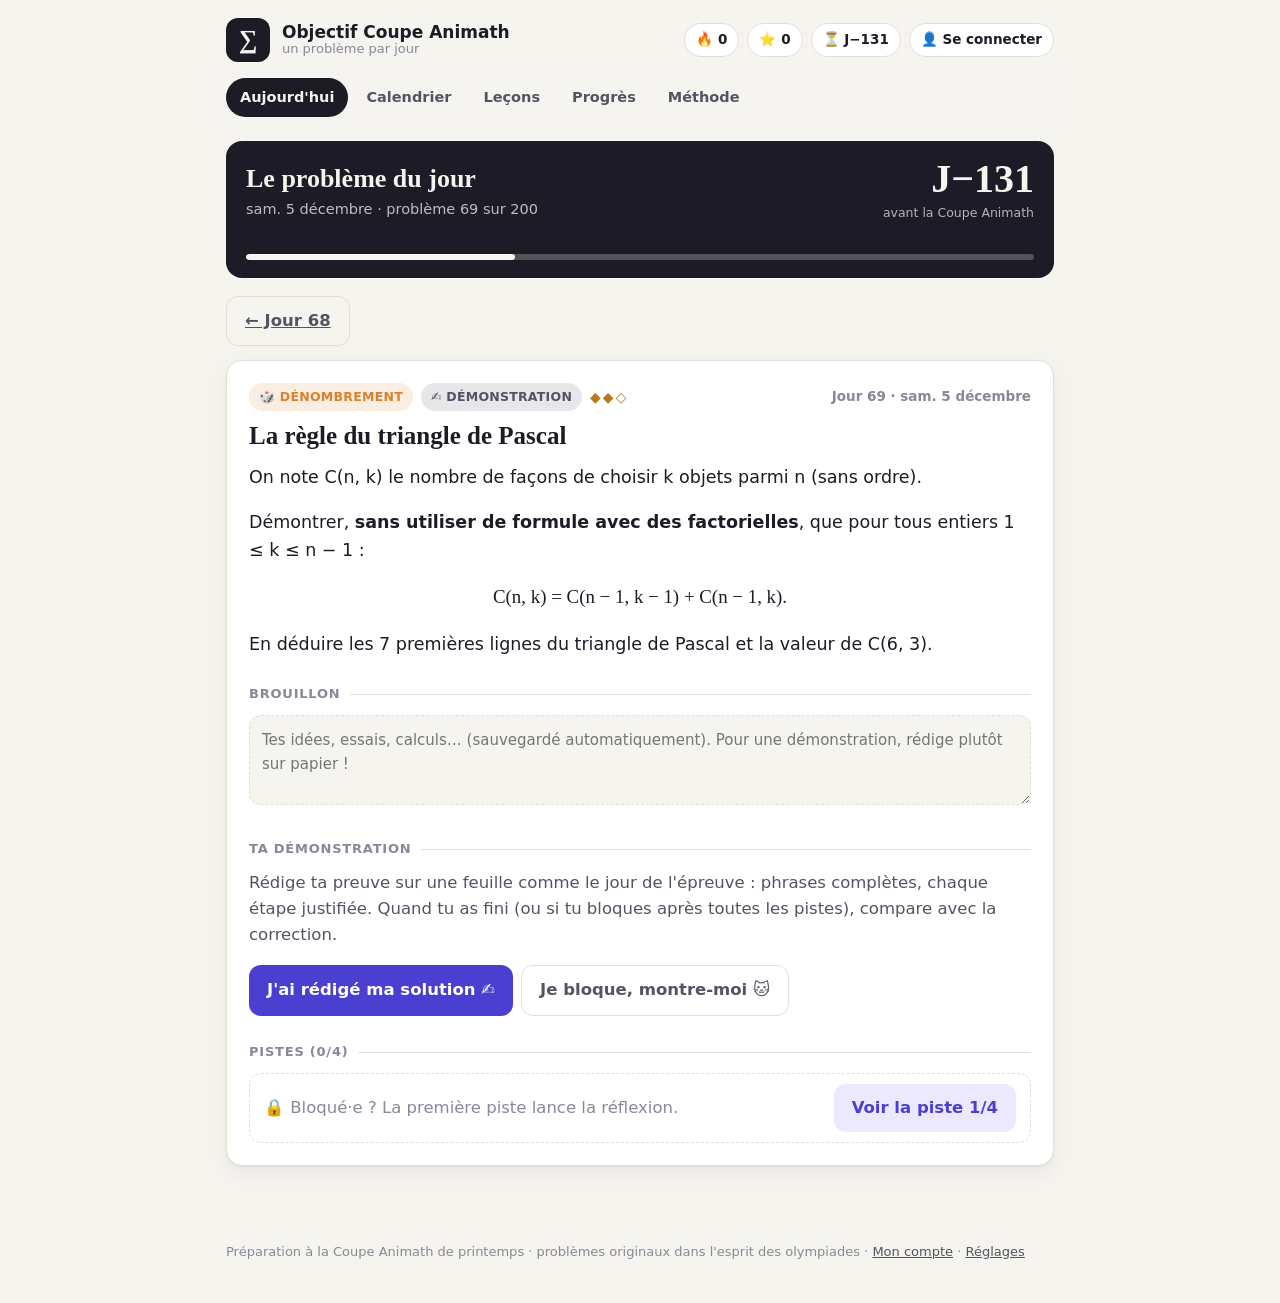
==== commit 2c3a2b19: "Comptes en ligne : progression synchronisée entre appareils Co-Authored-By: Claude Opus 5.5 <noreply" ====
--- a/objectif-animath.html
+++ b/objectif-animath.html
@@ -93,6 +93,9 @@
   background: var(--card); border: 1px solid var(--line); font-size: 13.5px; font-weight: 600; white-space: nowrap;
 }
 
+.pill.compte { text-decoration: none; color: var(--ink); }
+.pill.compte:hover { border-color: var(--accent); }
+
 .tabs {
   position: sticky; top: 0; z-index: 5;
   display: flex; gap: 4px; overflow-x: auto; scrollbar-width: none;
@@ -332,7 +335,7 @@
 
   <footer class="foot">
     Préparation à la Coupe Animath de printemps · problèmes originaux dans l'esprit des olympiades ·
-    <a href="#reglages">Réglages</a>
+    <a href="#compte">Mon compte</a> · <a href="#reglages">Réglages</a>
   </footer>
 
   <script>
@@ -7124,11 +7127,112 @@
   const indexAujourdhui = () => Math.max(0, Math.min(TOTAL - 1, diffJours(START, aujourdhui())));
 
   /* ---------- État ---------- */
-  let E;
-  try { E = JSON.parse(localStorage.getItem(KEY)) || {}; } catch (e) { E = {}; }
-  E.reglages = Object.assign({ exam: EXAM_DEFAUT, libre: false }, E.reglages || {});
-  E.p = E.p || {};
-  const save = () => { try { localStorage.setItem(KEY, JSON.stringify(E)); } catch (e) {} };
+  /* ---------- Comptes (cloud Supabase, mêmes comptes que le site Brevet Molière) ----------
+     Pseudo + mot de passe (bcrypt côté serveur). Sans compte : mode invité, local seulement. */
+  const SYNC = { url: "https://dygwcehqjzbduphiiybf.supabase.co", key: "sb_publishable_Z8UAoZ94YvS-vLcsu7rfUA_GVYgV81r" };
+  const ls = {
+    get: (k) => { try { return localStorage.getItem(k); } catch (e) { return null; } },
+    set: (k, v) => { try { localStorage.setItem(k, v); } catch (e) {} },
+    del: (k) => { try { localStorage.removeItem(k); } catch (e) {} },
+  };
+  const pseudo = () => ls.get("am_pseudo");
+  const jeton = () => ls.get("am_token");
+  const cleEtat = () => (pseudo() ? KEY + "::" + pseudo() : KEY);
+  const ERREURS = {
+    PSEUDO_PRIS: "Ce pseudo est déjà pris.",
+    PSEUDO_INVALIDE: "Pseudo : 2 à 20 caractères (lettres, chiffres, . - _).",
+    MDP_INVALIDE: "Mot de passe : 4 caractères minimum.",
+    IDENTIFIANTS_INCORRECTS: "Pseudo ou mot de passe incorrect.",
+    SESSION_INVALIDE: "Session expirée : reconnecte-toi.",
+  };
+  async function rpc(fn, args) {
+    let res;
+    try {
+      res = await fetch(SYNC.url + "/rest/v1/rpc/" + fn, {
+        method: "POST",
+        headers: { "Content-Type": "application/json", apikey: SYNC.key, Authorization: "Bearer " + SYNC.key },
+        body: JSON.stringify(args),
+      });
+    } catch (e) { throw "Pas de connexion internet — réessaie."; }
+    const data = await res.json().catch(() => ({}));
+    if (!res.ok) {
+      const code = Object.keys(ERREURS).find((c) => (data.message || "").includes(c));
+      throw code ? ERREURS[code] : "Erreur serveur — réessaie dans un instant.";
+    }
+    return data;
+  }
+
+  function lireEtat(k) {
+    let x;
+    try { x = JSON.parse(ls.get(k)) || {}; } catch (e) { x = {}; }
+    x.reglages = Object.assign({ exam: EXAM_DEFAUT, libre: false }, x.reglages || {});
+    x.p = x.p || {};
+    return x;
+  }
+  // Fusion de deux progressions (appareil + cloud) : pour chaque problème on garde la version la plus avancée.
+  function poids(x) {
+    return (x.fini ? 1000 : 0) + (x.juste ? 100 : 0) + (x.bareme || []).filter(Boolean).length * 10 + (x.pistes || 0) + (x.brouillon ? 1 : 0);
+  }
+  function fusion(a, b) {
+    const r = { reglages: Object.assign({}, b.reglages || {}, a.reglages || {}), p: {} };
+    new Set([...Object.keys(a.p || {}), ...Object.keys(b.p || {})]).forEach((id) => {
+      const x = (a.p || {})[id], y = (b.p || {})[id];
+      r.p[id] = !x ? y : !y ? x : poids(x) >= poids(y) ? x : y;
+    });
+    return r;
+  }
+
+  let E = lireEtat(cleEtat());
+  let syncTimer = null;
+  const save = () => {
+    ls.set(cleEtat(), JSON.stringify(E));
+    if (!jeton()) return;
+    ls.set("am_dirty", "1");
+    clearTimeout(syncTimer);
+    syncTimer = setTimeout(pousser, 1200);
+  };
+  async function pousser() {
+    if (!jeton()) return;
+    try {
+      await rpc("am_sauvegarder", { p_token: jeton(), p_etat: E });
+      ls.del("am_dirty");
+    } catch (e) {
+      if (e === ERREURS.SESSION_INVALIDE) { ls.del("am_token"); ls.del("am_pseudo"); }
+    }
+    majPillCompte();
+  }
+  // Récupère la progression faite sur un autre appareil, fusionne, puis renvoie le résultat.
+  async function tirer() {
+    if (!jeton()) return;
+    try {
+      const r = await rpc("am_charger", { p_token: jeton() });
+      const avant = JSON.stringify(E);
+      E = fusion(E, r.etat || {});
+      E.reglages = Object.assign({ exam: EXAM_DEFAUT, libre: false }, E.reglages);
+      ls.set(cleEtat(), JSON.stringify(E));
+      if (JSON.stringify(r.etat || {}) !== JSON.stringify(E)) save();
+      if (avant !== JSON.stringify(E) && !document.activeElement.matches("input,textarea")) vueRefresh();
+    } catch (e) {
+      if (e === ERREURS.SESSION_INVALIDE) { ls.del("am_token"); ls.del("am_pseudo"); E = lireEtat(KEY); vueRefresh(); }
+    }
+  }
+  async function entrer(r, nouveau) {
+    ls.set("am_pseudo", r.pseudo);
+    ls.set("am_token", r.token);
+    // la progression « invité » de cet appareil est rattachée au compte
+    const local = fusion(lireEtat(KEY + "::" + r.pseudo), lireEtat(KEY));
+    ls.del(KEY);
+    E = local;
+    ls.set(cleEtat(), JSON.stringify(E));
+    await tirer();
+    save();
+  }
+  function sortir() {
+    const t = jeton();
+    if (t) rpc("bm_deconnecter", { p_token: t }).catch(() => {});
+    ls.del("am_token"); ls.del("am_pseudo"); ls.del("am_dirty");
+    E = lireEtat(KEY);
+  }
   const etat = (id) => (E.p[id] = E.p[id] || { pistes: 0, essais: 0 });
 
   // statut : null | "parfait" | "reussi" | "vu"
@@ -7202,7 +7306,9 @@
     $("#statsMini").innerHTML =
       `<span class="pill" title="Jours consécutifs">🔥 ${serie()}</span>` +
       `<span class="pill" title="Étoiles gagnées">⭐ ${tot}</span>` +
-      `<span class="pill hide-sm" title="Avant la Coupe">⏳ J−${Math.max(0, jExam)}</span>`;
+      `<span class="pill hide-sm" title="Avant la Coupe">⏳ J−${Math.max(0, jExam)}</span>` +
+      `<a class="pill compte" id="pillCompte" href="#compte"></a>`;
+    majPillCompte();
   }
 
   /* ---------- Vue : problème du jour ---------- */
@@ -7564,6 +7670,66 @@
     </div>`;
   }
 
+  function majPillCompte() {
+    const el = $("#pillCompte");
+    if (!el) return;
+    el.innerHTML = pseudo() ? `👤 ${esc(pseudo())}${ls.get("am_dirty") ? " ⟳" : ""}` : "👤 Se connecter";
+    el.title = pseudo() ? (ls.get("am_dirty") ? "Synchronisation en attente" : "Progression sauvegardée en ligne") : "Créer un compte ou se connecter";
+  }
+
+  /* ---------- Vue : compte ---------- */
+  function vueCompte(msg) {
+    if (pseudo()) {
+      const n = PLANNING.filter((p) => statut(p)).length;
+      app.innerHTML = `<div class="card settings">
+        <h2 style="margin-top:0;font-family:var(--serif)">👤 ${esc(pseudo())}</h2>
+        <p>Tu es connecté·e. Ta progression (<b>${n}</b> problème${n > 1 ? "s" : ""} travaillé${n > 1 ? "s" : ""}) est enregistrée en ligne :
+        connecte-toi avec le même pseudo sur n'importe quel ordinateur, tablette ou téléphone pour la retrouver.</p>
+        <p id="etatSync" style="color:var(--ink-2)">${ls.get("am_dirty") ? "⟳ Synchronisation en attente (hors ligne ?)" : "✅ Tout est synchronisé."}</p>
+        <div class="btn-row">
+          <button class="btn soft" id="syncNow">Synchroniser maintenant</button>
+          <button class="btn ghost" id="logout">Se déconnecter</button>
+        </div>
+      </div>`;
+      $("#syncNow").onclick = async () => {
+        $("#etatSync").textContent = "Synchronisation…";
+        await tirer(); await pousser();
+        $("#etatSync").textContent = ls.get("am_dirty") ? "⟳ Impossible de joindre le serveur, réessaie plus tard." : "✅ Tout est synchronisé.";
+      };
+      $("#logout").onclick = () => { sortir(); location.hash = "#aujourdhui"; route(); };
+      return;
+    }
+    app.innerHTML = `<div class="card settings">
+      <h2 style="margin-top:0;font-family:var(--serif)">Mon compte</h2>
+      <p style="color:var(--ink-2)">Crée un compte pour retrouver ta progression sur tous tes appareils. Sans compte, elle reste seulement dans ce navigateur.
+      Si tu as déjà un compte sur le site <b>Brevet Molière</b>, il fonctionne aussi ici.</p>
+      <label for="ps">Pseudo</label>
+      <input id="ps" autocomplete="username" autocapitalize="off" spellcheck="false" style="font:inherit;padding:10px 12px;border-radius:10px;border:1px solid var(--line);background:var(--bg);color:var(--ink);width:100%;max-width:320px" />
+      <label for="mdp">Mot de passe</label>
+      <input id="mdp" type="password" autocomplete="current-password" style="font:inherit;padding:10px 12px;border-radius:10px;border:1px solid var(--line);background:var(--bg);color:var(--ink);width:100%;max-width:320px" />
+      <div id="msgCompte">${msg ? `<div class="feedback ko">${esc(msg)}</div>` : ""}</div>
+      <div class="btn-row">
+        <button class="btn" id="login">Se connecter</button>
+        <button class="btn soft" id="signup">Créer un compte</button>
+      </div>
+      <p style="color:var(--ink-3);font-size:13.5px;margin-bottom:0">Choisis un pseudo (pas ton nom complet) et un mot de passe que tu n'utilises nulle part ailleurs. Ta progression actuelle sur cet appareil sera rattachée au compte.</p>
+    </div>`;
+    const go = async (fn) => {
+      const ps = $("#ps").value.trim(), mdp = $("#mdp").value;
+      $("#msgCompte").innerHTML = `<div class="feedback info">Un instant…</div>`;
+      try {
+        const r = await rpc(fn, { p_pseudo: ps, p_mdp: mdp });
+        await entrer(r, fn === "bm_inscrire");
+        location.hash = "#aujourdhui"; route();
+      } catch (e) {
+        $("#msgCompte").innerHTML = `<div class="feedback ko">${esc(e)}</div>`;
+      }
+    };
+    $("#login").onclick = () => go("bm_connecter");
+    $("#signup").onclick = () => go("bm_inscrire");
+    $("#mdp").addEventListener("keydown", (e) => e.key === "Enter" && go("bm_connecter"));
+  }
+
   /* ---------- Vue : réglages ---------- */
   function vueReglages() {
     app.innerHTML = `<div class="card settings">
@@ -7586,10 +7752,10 @@
     };
     $("#import").onclick = () => {
       const inp = document.createElement("input"); inp.type = "file"; inp.accept = "application/json";
-      inp.onchange = () => inp.files[0].text().then((t) => { try { E = JSON.parse(t); save(); location.reload(); } catch (e) { alert("Fichier invalide"); } });
+      inp.onchange = () => inp.files[0].text().then((t) => { try { E = fusion(JSON.parse(t), { p: {} }); save(); pousser().then(() => location.reload()); } catch (e) { alert("Fichier invalide"); } });
       inp.click();
     };
-    $("#reset").onclick = () => { if (confirm("Effacer toute la progression ?")) { localStorage.removeItem(KEY); location.reload(); } };
+    $("#reset").onclick = () => { if (confirm("Effacer toute la progression ?")) { E = lireEtat("__vide__"); save(); pousser().then(() => location.reload()); } };
   }
 
   /* ---------- Routeur ---------- */
@@ -7608,10 +7774,16 @@
     else if (nom === "progres") vueProgres();
     else if (nom === "methode") vueMethode();
     else if (nom === "reglages") vueReglages();
+    else if (nom === "compte") vueCompte();
     else vueJour(indexAccueil(), true);
   }
   window.addEventListener("hashchange", () => { route(); window.scrollTo(0, 0); });
   route();
+
+  // au démarrage et au retour sur l'onglet : récupérer la progression faite ailleurs
+  if (jeton()) { tirer(); if (ls.get("am_dirty")) pousser(); }
+  document.addEventListener("visibilitychange", () => { if (document.visibilityState === "visible" && jeton()) tirer(); });
+  window.addEventListener("online", () => { if (ls.get("am_dirty")) pousser(); });
 })();
 
 </script>
